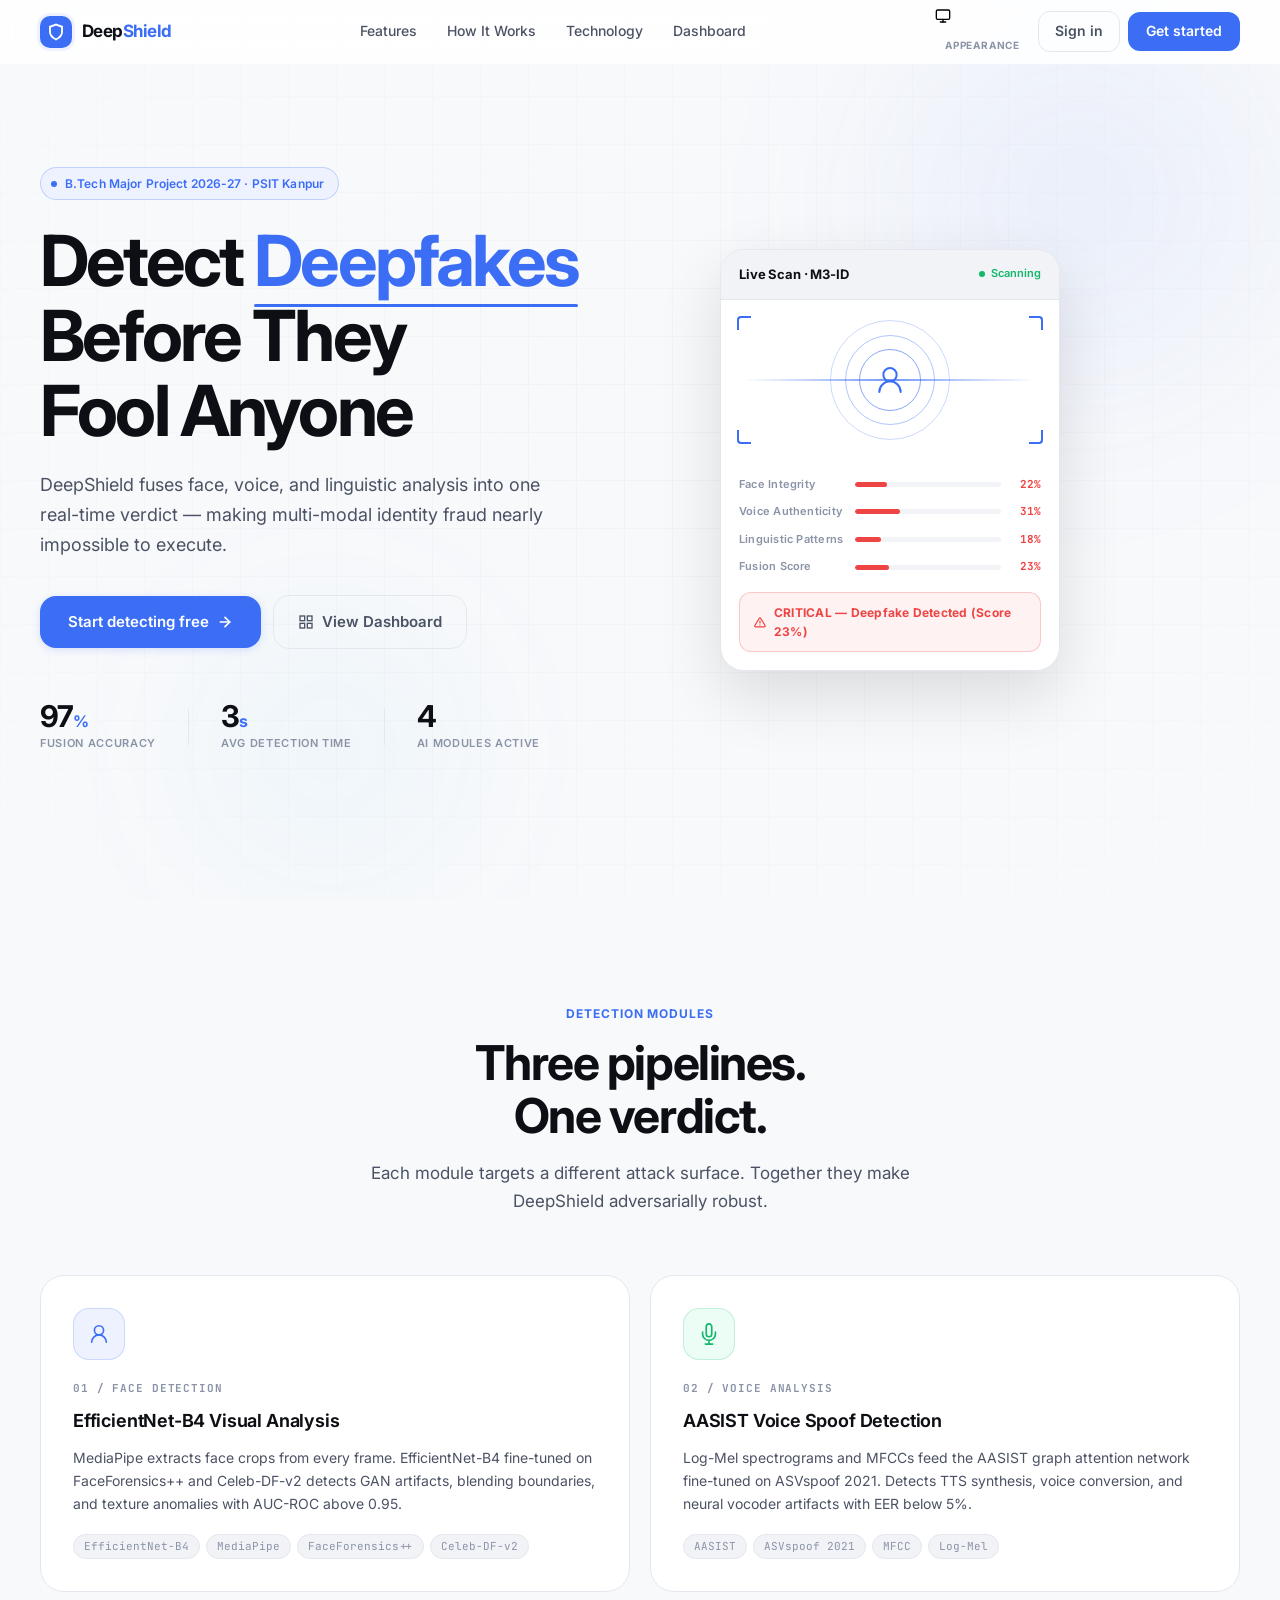
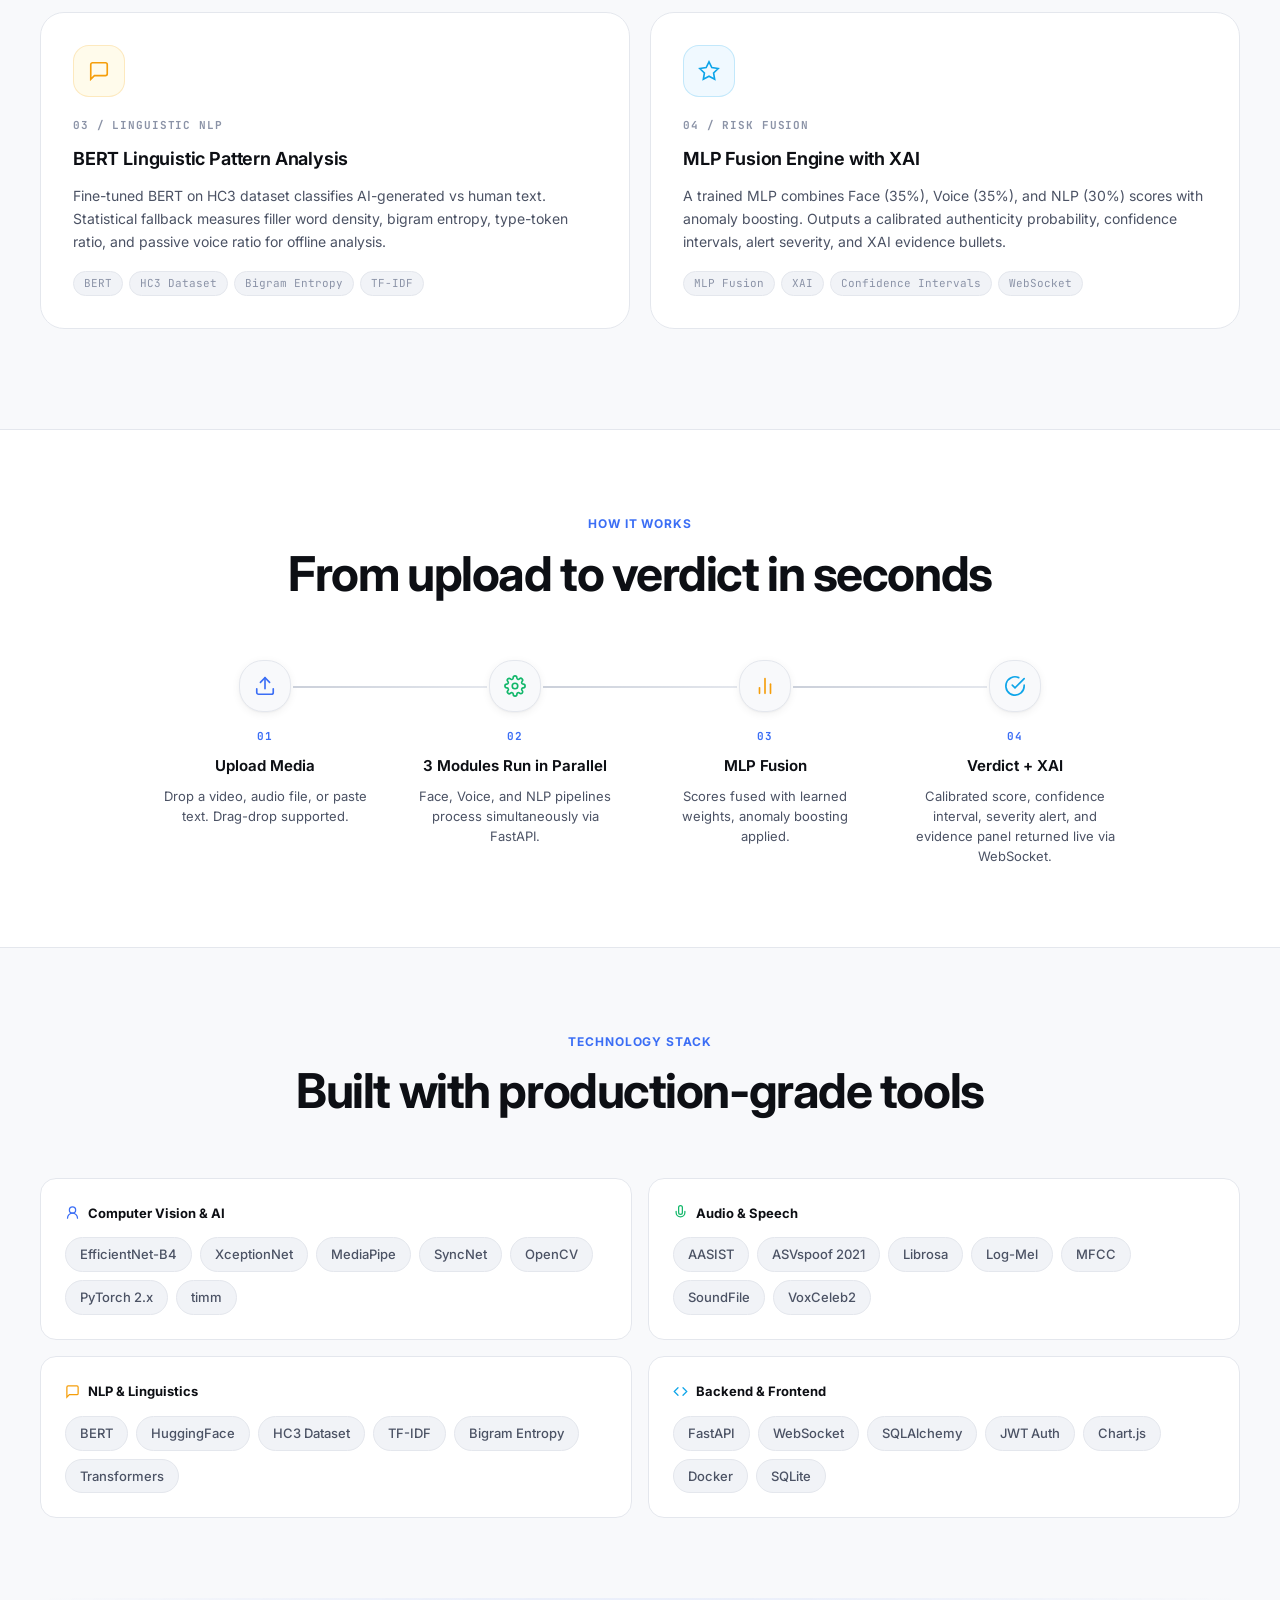
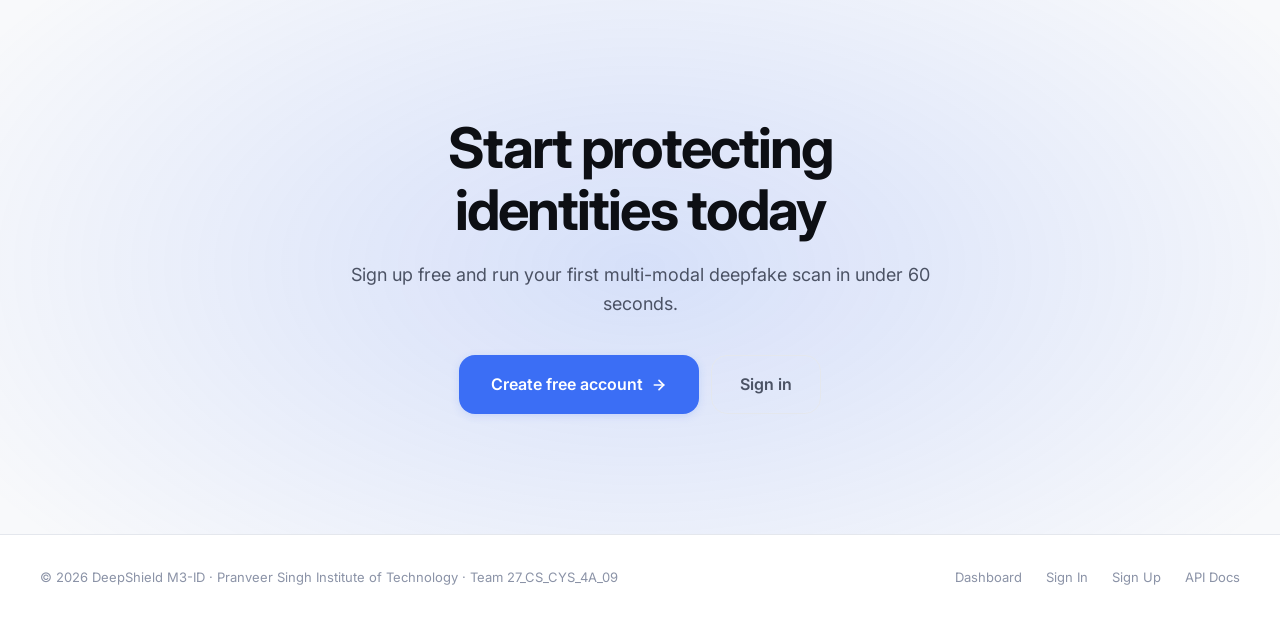
==== frontend/index.html @ 691d17f4 "feat(frontend): add premium landing page and auth pages - Multi-theme system: Light, Dark, Midnight," ====
<!DOCTYPE html>
<html lang="en">
<head>
  <meta charset="UTF-8"/>
  <meta name="viewport" content="width=device-width, initial-scale=1.0"/>
  <title>DeepShield M3-ID — Multi-Modal Identity Defender</title>
  <link rel="preconnect" href="https://fonts.googleapis.com"/>
  <link href="https://fonts.googleapis.com/css2?family=Inter:wght@300;400;500;600;700&family=JetBrains+Mono:wght@400;600&display=swap" rel="stylesheet"/>
  <link rel="stylesheet" href="assets/css/design-system.css"/>
  <link rel="stylesheet" href="assets/css/landing.css"/>
</head>
<body>

<!-- ── NAVBAR ─────────────────────────────────────────────────── -->
<nav class="landing-nav" id="landing-nav">
  <a href="#" class="nav-brand-wrap">
    <div class="nav-brand-mark">
      <svg width="18" height="18" viewBox="0 0 24 24" fill="none" stroke="currentColor" stroke-width="2.5" stroke-linecap="round"><path d="M12 22s8-4 8-10V5l-8-3-8 3v7c0 6 8 10 8 10z"/></svg>
    </div>
    <span class="nav-brand-text">Deep<span>Shield</span></span>
  </a>

  <div class="nav-links-wrap">
    <a href="#features" class="nav-link">Features</a>
    <a href="#pipeline" class="nav-link">How It Works</a>
    <a href="#tech"     class="nav-link">Technology</a>
    <a href="pages/dashboard.html" class="nav-link">Dashboard</a>
  </div>

  <div class="nav-actions">
    <!-- Theme switcher -->
    <div class="theme-switcher" style="position:relative">
      <button class="topbar-icon-btn" id="themeBtn" onclick="toggleThemeMenu('nav-theme-menu')" style="background:transparent;border-color:var(--border)">
        <span class="theme-btn-icon" style="display:flex">
          <svg width="15" height="15" viewBox="0 0 24 24" fill="none" stroke="currentColor" stroke-width="2" stroke-linecap="round"><circle cx="12" cy="12" r="10"/><path d="M12 2a10 10 0 010 20V2z" fill="currentColor" opacity=".15"/></svg>
        </span>
      </button>
      <div class="theme-menu" id="nav-theme-menu">
        <div style="padding:6px 10px 4px;font-size:10px;font-weight:700;letter-spacing:.08em;text-transform:uppercase;color:var(--text-tertiary)">Appearance</div>
        <div id="nav-theme-menu-items"></div>
      </div>
    </div>
    <a href="pages/login.html"  class="nav-login">Sign in</a>
    <a href="pages/signup.html" class="nav-cta">Get started</a>
  </div>
</nav>

<!-- ── HERO ───────────────────────────────────────────────────── -->
<section class="hero-section">
  <div class="hero-bg">
    <div class="hero-grid"></div>
    <div class="orb hero-orb-1"></div>
    <div class="orb hero-orb-2"></div>
  </div>

  <div class="hero-inner">
    <div class="hero-content">
      <div class="hero-eyebrow">
        <div class="eyebrow-dot"></div>
        B.Tech Major Project 2026-27 · PSIT Kanpur
      </div>

      <h1 class="hero-title">
        Detect <span class="accent-word">Deepfakes</span><br/>
        Before They<br/>Fool Anyone
      </h1>

      <p class="hero-sub">DeepShield fuses face, voice, and linguistic analysis into one real-time verdict — making multi-modal identity fraud nearly impossible to execute.</p>

      <div class="hero-actions">
        <a href="pages/signup.html" class="hero-btn-primary">
          Start detecting free
          <svg width="16" height="16" viewBox="0 0 24 24" fill="none" stroke="currentColor" stroke-width="2.5" stroke-linecap="round"><line x1="5" y1="12" x2="19" y2="12"/><polyline points="12 5 19 12 12 19"/></svg>
        </a>
        <a href="pages/dashboard.html" class="hero-btn-ghost">
          <svg width="16" height="16" viewBox="0 0 24 24" fill="none" stroke="currentColor" stroke-width="2" stroke-linecap="round"><rect x="3" y="3" width="7" height="7"/><rect x="14" y="3" width="7" height="7"/><rect x="14" y="14" width="7" height="7"/><rect x="3" y="14" width="7" height="7"/></svg>
          View Dashboard
        </a>
      </div>

      <div class="hero-stats">
        <div class="hero-stat">
          <div class="hero-stat-num">97<span class="hero-stat-unit">%</span></div>
          <div class="hero-stat-label">Fusion Accuracy</div>
        </div>
        <div class="hero-stat-divider"></div>
        <div class="hero-stat">
          <div class="hero-stat-num">3<span class="hero-stat-unit">s</span></div>
          <div class="hero-stat-label">Avg Detection Time</div>
        </div>
        <div class="hero-stat-divider"></div>
        <div class="hero-stat">
          <div class="hero-stat-num">4</div>
          <div class="hero-stat-label">AI Modules Active</div>
        </div>
      </div>
    </div>

    <!-- Detection card visual -->
    <div class="hero-visual">
      <div class="detect-card">
        <div class="detect-card-header">
          <span class="detect-card-title">Live Scan · M3-ID</span>
          <div class="live-indicator"><div class="live-dot"></div>Scanning</div>
        </div>

        <div class="detect-face-area">
          <div class="scan-ring scan-ring-1"></div>
          <div class="scan-ring scan-ring-2"></div>
          <div class="scan-ring scan-ring-3"></div>
          <div class="face-icon-center">
            <svg width="32" height="32" viewBox="0 0 24 24" fill="none" stroke="currentColor" stroke-width="1.5" stroke-linecap="round"><circle cx="12" cy="8" r="5"/><path d="M20 21a8 8 0 10-16 0"/></svg>
          </div>
          <div class="scan-beam"></div>
          <div class="scan-corner tl"></div>
          <div class="scan-corner tr"></div>
          <div class="scan-corner bl"></div>
          <div class="scan-corner br"></div>
        </div>

        <div class="detect-scores">
          <div class="detect-score-row">
            <span class="dsr-label">Face Integrity</span>
            <div class="dsr-track"><div class="dsr-fill" style="width:22%;background:var(--danger)"></div></div>
            <span class="dsr-val" style="color:var(--danger)">22%</span>
          </div>
          <div class="detect-score-row">
            <span class="dsr-label">Voice Authenticity</span>
            <div class="dsr-track"><div class="dsr-fill" style="width:31%;background:var(--danger)"></div></div>
            <span class="dsr-val" style="color:var(--danger)">31%</span>
          </div>
          <div class="detect-score-row">
            <span class="dsr-label">Linguistic Patterns</span>
            <div class="dsr-track"><div class="dsr-fill" style="width:18%;background:var(--danger)"></div></div>
            <span class="dsr-val" style="color:var(--danger)">18%</span>
          </div>
          <div class="detect-score-row">
            <span class="dsr-label">Fusion Score</span>
            <div class="dsr-track"><div class="dsr-fill" style="width:23%;background:var(--danger)"></div></div>
            <span class="dsr-val" style="color:var(--danger)">23%</span>
          </div>
        </div>

        <div class="detect-verdict danger">
          <svg width="13" height="13" viewBox="0 0 24 24" fill="none" stroke="currentColor" stroke-width="2.5" stroke-linecap="round"><path d="M10.29 3.86L1.82 18a2 2 0 001.71 3h16.94a2 2 0 001.71-3L13.71 3.86a2 2 0 00-3.42 0z"/><line x1="12" y1="9" x2="12" y2="13"/><line x1="12" y1="17" x2="12.01" y2="17"/></svg>
          CRITICAL — Deepfake Detected (Score 23%)
        </div>
      </div>
    </div>
  </div>
</section>

<!-- ── FEATURES ───────────────────────────────────────────────── -->
<section id="features" class="features-section">
  <div class="section-center">
    <span class="section-eyebrow">Detection Modules</span>
    <h2 class="section-heading">Three pipelines.<br/>One verdict.</h2>
    <p class="section-sub">Each module targets a different attack surface. Together they make DeepShield adversarially robust.</p>
  </div>

  <div class="features-grid">
    <div class="feature-card" style="--fc-color:var(--accent)">
      <div class="feature-icon-wrap" style="background:var(--accent-subtle);border-color:rgba(59,110,245,0.2);color:var(--accent)">
        <svg width="22" height="22" viewBox="0 0 24 24" fill="none" stroke="currentColor" stroke-width="1.8" stroke-linecap="round"><circle cx="12" cy="8" r="5"/><path d="M20 21a8 8 0 10-16 0"/></svg>
      </div>
      <div class="feature-num">01 / Face Detection</div>
      <h3 class="feature-title">EfficientNet-B4 Visual Analysis</h3>
      <p class="feature-desc">MediaPipe extracts face crops from every frame. EfficientNet-B4 fine-tuned on FaceForensics++ and Celeb-DF-v2 detects GAN artifacts, blending boundaries, and texture anomalies with AUC-ROC above 0.95.</p>
      <div class="feature-tags">
        <span class="feature-tag">EfficientNet-B4</span>
        <span class="feature-tag">MediaPipe</span>
        <span class="feature-tag">FaceForensics++</span>
        <span class="feature-tag">Celeb-DF-v2</span>
      </div>
    </div>

    <div class="feature-card" style="--fc-color:var(--success)">
      <div class="feature-icon-wrap" style="background:var(--success-subtle);border-color:rgba(18,183,106,0.2);color:var(--success)">
        <svg width="22" height="22" viewBox="0 0 24 24" fill="none" stroke="currentColor" stroke-width="1.8" stroke-linecap="round"><path d="M12 1a3 3 0 00-3 3v8a3 3 0 006 0V4a3 3 0 00-3-3z"/><path d="M19 10v2a7 7 0 01-14 0v-2M12 19v4M8 23h8"/></svg>
      </div>
      <div class="feature-num">02 / Voice Analysis</div>
      <h3 class="feature-title">AASIST Voice Spoof Detection</h3>
      <p class="feature-desc">Log-Mel spectrograms and MFCCs feed the AASIST graph attention network fine-tuned on ASVspoof 2021. Detects TTS synthesis, voice conversion, and neural vocoder artifacts with EER below 5%.</p>
      <div class="feature-tags">
        <span class="feature-tag">AASIST</span>
        <span class="feature-tag">ASVspoof 2021</span>
        <span class="feature-tag">MFCC</span>
        <span class="feature-tag">Log-Mel</span>
      </div>
    </div>

    <div class="feature-card" style="--fc-color:var(--warning)">
      <div class="feature-icon-wrap" style="background:var(--warning-subtle);border-color:rgba(245,158,11,0.2);color:var(--warning)">
        <svg width="22" height="22" viewBox="0 0 24 24" fill="none" stroke="currentColor" stroke-width="1.8" stroke-linecap="round"><path d="M21 15a2 2 0 01-2 2H7l-4 4V5a2 2 0 012-2h14a2 2 0 012 2z"/></svg>
      </div>
      <div class="feature-num">03 / Linguistic NLP</div>
      <h3 class="feature-title">BERT Linguistic Pattern Analysis</h3>
      <p class="feature-desc">Fine-tuned BERT on HC3 dataset classifies AI-generated vs human text. Statistical fallback measures filler word density, bigram entropy, type-token ratio, and passive voice ratio for offline analysis.</p>
      <div class="feature-tags">
        <span class="feature-tag">BERT</span>
        <span class="feature-tag">HC3 Dataset</span>
        <span class="feature-tag">Bigram Entropy</span>
        <span class="feature-tag">TF-IDF</span>
      </div>
    </div>

    <div class="feature-card" style="--fc-color:var(--info)">
      <div class="feature-icon-wrap" style="background:var(--info-subtle);border-color:rgba(14,165,233,0.2);color:var(--info)">
        <svg width="22" height="22" viewBox="0 0 24 24" fill="none" stroke="currentColor" stroke-width="1.8" stroke-linecap="round"><polygon points="12 2 15.09 8.26 22 9.27 17 14.14 18.18 21.02 12 17.77 5.82 21.02 7 14.14 2 9.27 8.91 8.26 12 2"/></svg>
      </div>
      <div class="feature-num">04 / Risk Fusion</div>
      <h3 class="feature-title">MLP Fusion Engine with XAI</h3>
      <p class="feature-desc">A trained MLP combines Face (35%), Voice (35%), and NLP (30%) scores with anomaly boosting. Outputs a calibrated authenticity probability, confidence intervals, alert severity, and XAI evidence bullets.</p>
      <div class="feature-tags">
        <span class="feature-tag">MLP Fusion</span>
        <span class="feature-tag">XAI</span>
        <span class="feature-tag">Confidence Intervals</span>
        <span class="feature-tag">WebSocket</span>
      </div>
    </div>
  </div>
</section>

<!-- ── PIPELINE ────────────────────────────────────────────────── -->
<section id="pipeline" class="pipeline-section">
  <div class="pipeline-inner">
    <div class="section-center">
      <span class="section-eyebrow">How It Works</span>
      <h2 class="section-heading">From upload to verdict in seconds</h2>
    </div>

    <div class="pipeline-steps">
      <div class="pipeline-step">
        <div class="pipeline-step-icon">
          <svg width="22" height="22" viewBox="0 0 24 24" fill="none" stroke="currentColor" stroke-width="1.8" stroke-linecap="round"><path d="M21 15v4a2 2 0 01-2 2H5a2 2 0 01-2-2v-4"/><polyline points="17 8 12 3 7 8"/><line x1="12" y1="3" x2="12" y2="15"/></svg>
        </div>
        <div class="pipeline-step-num">01</div>
        <div class="pipeline-step-title">Upload Media</div>
        <div class="pipeline-step-desc">Drop a video, audio file, or paste text. Drag-drop supported.</div>
      </div>

      <div class="pipeline-step">
        <div class="pipeline-step-icon" style="color:var(--success)">
          <svg width="22" height="22" viewBox="0 0 24 24" fill="none" stroke="currentColor" stroke-width="1.8" stroke-linecap="round"><circle cx="12" cy="12" r="3"/><path d="M19.4 15a1.65 1.65 0 00.33 1.82l.06.06a2 2 0 010 2.83 2 2 0 01-2.83 0l-.06-.06a1.65 1.65 0 00-1.82-.33 1.65 1.65 0 00-1 1.51V21a2 2 0 01-4 0v-.09A1.65 1.65 0 009 19.4a1.65 1.65 0 00-1.82.33l-.06.06a2 2 0 01-2.83-2.83l.06-.06A1.65 1.65 0 004.68 15a1.65 1.65 0 00-1.51-1H3a2 2 0 010-4h.09A1.65 1.65 0 004.6 9a1.65 1.65 0 00-.33-1.82l-.06-.06a2 2 0 012.83-2.83l.06.06A1.65 1.65 0 009 4.68a1.65 1.65 0 001-1.51V3a2 2 0 014 0v.09a1.65 1.65 0 001 1.51 1.65 1.65 0 001.82-.33l.06-.06a2 2 0 012.83 2.83l-.06.06A1.65 1.65 0 0019.4 9a1.65 1.65 0 001.51 1H21a2 2 0 010 4h-.09a1.65 1.65 0 00-1.51 1z"/></svg>
        </div>
        <div class="pipeline-step-num">02</div>
        <div class="pipeline-step-title">3 Modules Run in Parallel</div>
        <div class="pipeline-step-desc">Face, Voice, and NLP pipelines process simultaneously via FastAPI.</div>
      </div>

      <div class="pipeline-step">
        <div class="pipeline-step-icon" style="color:var(--warning)">
          <svg width="22" height="22" viewBox="0 0 24 24" fill="none" stroke="currentColor" stroke-width="1.8" stroke-linecap="round"><line x1="18" y1="20" x2="18" y2="10"/><line x1="12" y1="20" x2="12" y2="4"/><line x1="6" y1="20" x2="6" y2="14"/></svg>
        </div>
        <div class="pipeline-step-num">03</div>
        <div class="pipeline-step-title">MLP Fusion</div>
        <div class="pipeline-step-desc">Scores fused with learned weights, anomaly boosting applied.</div>
      </div>

      <div class="pipeline-step">
        <div class="pipeline-step-icon" style="color:var(--info)">
          <svg width="22" height="22" viewBox="0 0 24 24" fill="none" stroke="currentColor" stroke-width="1.8" stroke-linecap="round"><path d="M22 11.08V12a10 10 0 11-5.93-9.14"/><polyline points="22 4 12 14.01 9 11.01"/></svg>
        </div>
        <div class="pipeline-step-num">04</div>
        <div class="pipeline-step-title">Verdict + XAI</div>
        <div class="pipeline-step-desc">Calibrated score, confidence interval, severity alert, and evidence panel returned live via WebSocket.</div>
      </div>
    </div>
  </div>
</section>

<!-- ── TECH STACK ──────────────────────────────────────────────── -->
<section id="tech" class="tech-section">
  <div class="section-center">
    <span class="section-eyebrow">Technology Stack</span>
    <h2 class="section-heading">Built with production-grade tools</h2>
  </div>

  <div class="tech-grid">
    <div class="tech-group">
      <div class="tech-group-title">
        <svg width="15" height="15" viewBox="0 0 24 24" fill="none" stroke="var(--accent)" stroke-width="2" stroke-linecap="round"><circle cx="12" cy="8" r="5"/><path d="M20 21a8 8 0 10-16 0"/></svg>
        Computer Vision & AI
      </div>
      <div class="tech-pills">
        <span class="tech-pill">EfficientNet-B4</span>
        <span class="tech-pill">XceptionNet</span>
        <span class="tech-pill">MediaPipe</span>
        <span class="tech-pill">SyncNet</span>
        <span class="tech-pill">OpenCV</span>
        <span class="tech-pill">PyTorch 2.x</span>
        <span class="tech-pill">timm</span>
      </div>
    </div>
    <div class="tech-group">
      <div class="tech-group-title">
        <svg width="15" height="15" viewBox="0 0 24 24" fill="none" stroke="var(--success)" stroke-width="2" stroke-linecap="round"><path d="M12 1a3 3 0 00-3 3v8a3 3 0 006 0V4a3 3 0 00-3-3z"/><path d="M19 10v2a7 7 0 01-14 0v-2"/></svg>
        Audio & Speech
      </div>
      <div class="tech-pills">
        <span class="tech-pill">AASIST</span>
        <span class="tech-pill">ASVspoof 2021</span>
        <span class="tech-pill">Librosa</span>
        <span class="tech-pill">Log-Mel</span>
        <span class="tech-pill">MFCC</span>
        <span class="tech-pill">SoundFile</span>
        <span class="tech-pill">VoxCeleb2</span>
      </div>
    </div>
    <div class="tech-group">
      <div class="tech-group-title">
        <svg width="15" height="15" viewBox="0 0 24 24" fill="none" stroke="var(--warning)" stroke-width="2" stroke-linecap="round"><path d="M21 15a2 2 0 01-2 2H7l-4 4V5a2 2 0 012-2h14a2 2 0 012 2z"/></svg>
        NLP & Linguistics
      </div>
      <div class="tech-pills">
        <span class="tech-pill">BERT</span>
        <span class="tech-pill">HuggingFace</span>
        <span class="tech-pill">HC3 Dataset</span>
        <span class="tech-pill">TF-IDF</span>
        <span class="tech-pill">Bigram Entropy</span>
        <span class="tech-pill">Transformers</span>
      </div>
    </div>
    <div class="tech-group">
      <div class="tech-group-title">
        <svg width="15" height="15" viewBox="0 0 24 24" fill="none" stroke="var(--info)" stroke-width="2" stroke-linecap="round"><polyline points="16 18 22 12 16 6"/><polyline points="8 6 2 12 8 18"/></svg>
        Backend & Frontend
      </div>
      <div class="tech-pills">
        <span class="tech-pill">FastAPI</span>
        <span class="tech-pill">WebSocket</span>
        <span class="tech-pill">SQLAlchemy</span>
        <span class="tech-pill">JWT Auth</span>
        <span class="tech-pill">Chart.js</span>
        <span class="tech-pill">Docker</span>
        <span class="tech-pill">SQLite</span>
      </div>
    </div>
  </div>
</section>

<!-- ── CTA ────────────────────────────────────────────────────── -->
<section class="cta-section">
  <div class="cta-bg"></div>
  <div class="cta-inner">
    <h2 class="cta-title">Start protecting identities today</h2>
    <p class="cta-sub">Sign up free and run your first multi-modal deepfake scan in under 60 seconds.</p>
    <div style="display:flex;gap:12px;justify-content:center;flex-wrap:wrap">
      <a href="pages/signup.html" class="hero-btn-primary" style="font-size:16px;padding:16px 32px">
        Create free account
        <svg width="16" height="16" viewBox="0 0 24 24" fill="none" stroke="currentColor" stroke-width="2.5" stroke-linecap="round"><line x1="5" y1="12" x2="19" y2="12"/><polyline points="12 5 19 12 12 19"/></svg>
      </a>
      <a href="pages/login.html" class="hero-btn-ghost" style="font-size:16px;padding:16px 28px">Sign in</a>
    </div>
  </div>
</section>

<!-- ── FOOTER ─────────────────────────────────────────────────── -->
<footer class="landing-footer">
  <div class="footer-copy">
    &copy; 2026 DeepShield M3-ID · Pranveer Singh Institute of Technology · Team 27_CS_CYS_4A_09
  </div>
  <div class="footer-links">
    <a href="pages/dashboard.html" class="footer-link">Dashboard</a>
    <a href="pages/login.html"     class="footer-link">Sign In</a>
    <a href="pages/signup.html"    class="footer-link">Sign Up</a>
    <a href="#"                    class="footer-link">API Docs</a>
  </div>
</footer>

<script src="assets/js/theme.js"></script>
<script src="assets/js/utils.js"></script>
<script>
// Navbar scroll effect
window.addEventListener("scroll", () => {
  document.getElementById("landing-nav").classList.toggle("scrolled", window.scrollY > 20);
});
// Smooth scroll for nav links
document.querySelectorAll('a[href^="#"]').forEach(a => {
  a.addEventListener("click", e => {
    const target = document.querySelector(a.getAttribute("href"));
    if (target) { e.preventDefault(); target.scrollIntoView({ behavior:"smooth" }); }
  });
});
// Reveal animations
observeReveal(".feature-card", "page-enter");
observeReveal(".pipeline-step", "page-enter");
observeReveal(".tech-group", "page-enter");
</script>

</body>
</html>
---- frontend/assets/css/design-system.css ----
/* ============================================================
   DEEPSHIELD M3-ID — PREMIUM DESIGN SYSTEM
   Multi-Theme: Light | Dark | System | Midnight | Soft
   Apple / iOS / Linear / Vercel inspired
   ============================================================ */

/* ── Google Fonts (loaded via link tag) ─────────────────────── */
/* Inter + DM Serif Display + JetBrains Mono */

/* ── Theme Tokens ───────────────────────────────────────────── */

:root, [data-theme="light"] {
  --bg-base:         #F8F9FB;
  --bg-surface:      #FFFFFF;
  --bg-elevated:     #FFFFFF;
  --bg-overlay:      rgba(255,255,255,0.85);
  --bg-subtle:       #F1F3F7;
  --bg-input:        #FFFFFF;

  --border:          #E4E7ED;
  --border-strong:   #CBD0DA;
  --border-focus:    #3B6EF5;

  --text-primary:    #0D0F14;
  --text-secondary:  #4B5264;
  --text-tertiary:   #8B93A7;
  --text-inverse:    #FFFFFF;

  --accent:          #3B6EF5;
  --accent-hover:    #2D5FE8;
  --accent-subtle:   #EEF2FF;
  --accent-glow:     rgba(59,110,245,0.18);

  --success:         #12B76A;
  --success-subtle:  #ECFDF5;
  --warning:         #F59E0B;
  --warning-subtle:  #FFFBEB;
  --danger:          #EF4444;
  --danger-subtle:   #FEF2F2;
  --info:            #0EA5E9;
  --info-subtle:     #F0F9FF;

  --shadow-xs:  0 1px 2px rgba(0,0,0,0.04);
  --shadow-sm:  0 2px 8px rgba(0,0,0,0.06), 0 1px 2px rgba(0,0,0,0.04);
  --shadow-md:  0 4px 16px rgba(0,0,0,0.08), 0 2px 4px rgba(0,0,0,0.04);
  --shadow-lg:  0 12px 40px rgba(0,0,0,0.10), 0 4px 8px rgba(0,0,0,0.05);
  --shadow-xl:  0 24px 64px rgba(0,0,0,0.12);
  --shadow-glow: 0 0 0 3px var(--accent-glow);

  --radius-xs:  4px;
  --radius-sm:  8px;
  --radius-md:  12px;
  --radius-lg:  16px;
  --radius-xl:  24px;
  --radius-full: 9999px;

  --blur-sm: blur(8px);
  --blur-md: blur(16px);
  --blur-lg: blur(32px);

  --font-sans:  'Inter', -apple-system, BlinkMacSystemFont, sans-serif;
  --font-serif: 'DM Serif Display', Georgia, serif;
  --font-mono:  'JetBrains Mono', 'SF Mono', monospace;

  --ease-out:   cubic-bezier(0.16, 1, 0.3, 1);
  --ease-in:    cubic-bezier(0.4, 0, 1, 1);
  --ease-inout: cubic-bezier(0.4, 0, 0.2, 1);
  --spring:     cubic-bezier(0.34, 1.56, 0.64, 1);

  --sidebar-w: 264px;
  --topbar-h:  64px;
}

[data-theme="dark"] {
  --bg-base:         #0A0C10;
  --bg-surface:      #111318;
  --bg-elevated:     #181C24;
  --bg-overlay:      rgba(17,19,24,0.90);
  --bg-subtle:       #1C2130;
  --bg-input:        #13171F;

  --border:          #222733;
  --border-strong:   #2E3547;
  --border-focus:    #5B8AF8;

  --text-primary:    #EFF1F7;
  --text-secondary:  #8A93AA;
  --text-tertiary:   #4F566B;
  --text-inverse:    #0D0F14;

  --accent:          #5B8AF8;
  --accent-hover:    #7AA3FF;
  --accent-subtle:   #1A2340;
  --accent-glow:     rgba(91,138,248,0.20);

  --success:         #22C55E;
  --success-subtle:  #0D2B1A;
  --warning:         #FBB630;
  --warning-subtle:  #2A1F05;
  --danger:          #F87171;
  --danger-subtle:   #2B1515;
  --info:            #38BDF8;
  --info-subtle:     #0A1E2E;

  --shadow-xs:  0 1px 2px rgba(0,0,0,0.3);
  --shadow-sm:  0 2px 8px rgba(0,0,0,0.4);
  --shadow-md:  0 4px 16px rgba(0,0,0,0.5);
  --shadow-lg:  0 12px 40px rgba(0,0,0,0.6);
  --shadow-xl:  0 24px 64px rgba(0,0,0,0.7);
}

[data-theme="midnight"] {
  --bg-base:         #050811;
  --bg-surface:      #090D18;
  --bg-elevated:     #0F1525;
  --bg-overlay:      rgba(9,13,24,0.92);
  --bg-subtle:       #131B2E;
  --bg-input:        #0C1020;

  --border:          #1A2240;
  --border-strong:   #243060;
  --border-focus:    #818CF8;

  --text-primary:    #E8EAFF;
  --text-secondary:  #7B83B5;
  --text-tertiary:   #404878;
  --text-inverse:    #050811;

  --accent:          #818CF8;
  --accent-hover:    #A5B4FC;
  --accent-subtle:   #151A3A;
  --accent-glow:     rgba(129,140,248,0.22);

  --success:         #34D399;
  --success-subtle:  #062A1E;
  --warning:         #FBBF24;
  --warning-subtle:  #1F1600;
  --danger:          #FB7185;
  --danger-subtle:   #200A10;
  --info:            #67E8F9;
  --info-subtle:     #061B22;

  --shadow-xs:  0 1px 2px rgba(0,0,0,0.5);
  --shadow-sm:  0 2px 8px rgba(0,0,0,0.6);
  --shadow-md:  0 4px 24px rgba(0,0,0,0.7);
  --shadow-lg:  0 12px 48px rgba(0,0,0,0.8);
  --shadow-xl:  0 24px 80px rgba(0,0,0,0.9);
}

[data-theme="soft"] {
  --bg-base:         #F5F0EB;
  --bg-surface:      #FAF7F4;
  --bg-elevated:     #FFFFFF;
  --bg-overlay:      rgba(250,247,244,0.92);
  --bg-subtle:       #EDE8E2;
  --bg-input:        #FFFFFF;

  --border:          #DDD6CC;
  --border-strong:   #C8BFB3;
  --border-focus:    #7C5CDB;

  --text-primary:    #1A1410;
  --text-secondary:  #5C5048;
  --text-tertiary:   #9C9088;
  --text-inverse:    #FFFFFF;

  --accent:          #7C5CDB;
  --accent-hover:    #6B4DC8;
  --accent-subtle:   #F0EDFB;
  --accent-glow:     rgba(124,92,219,0.16);

  --success:         #16A34A;
  --success-subtle:  #F0FDF4;
  --warning:         #D97706;
  --warning-subtle:  #FFFBEB;
  --danger:          #DC2626;
  --danger-subtle:   #FFF0F0;
  --info:            #0284C7;
  --info-subtle:     #F0F9FF;

  --shadow-xs:  0 1px 2px rgba(0,0,0,0.04);
  --shadow-sm:  0 2px 8px rgba(0,0,0,0.06);
  --shadow-md:  0 4px 16px rgba(0,0,0,0.08);
  --shadow-lg:  0 12px 40px rgba(0,0,0,0.10);
  --shadow-xl:  0 24px 64px rgba(0,0,0,0.12);
}

/* ── Reset & Base ───────────────────────────────────────────── */
*, *::before, *::after { box-sizing: border-box; margin: 0; padding: 0; }

html {
  font-size: 16px;
  -webkit-text-size-adjust: 100%;
  scroll-behavior: smooth;
  height: 100%;
}

body {
  font-family: var(--font-sans);
  background: var(--bg-base);
  color: var(--text-primary);
  line-height: 1.6;
  min-height: 100vh;
  overflow-x: hidden;
  transition: background 0.3s var(--ease-inout), color 0.3s var(--ease-inout);
  -webkit-font-smoothing: antialiased;
  -moz-osx-font-smoothing: grayscale;
}

a { text-decoration: none; color: inherit; }
img, svg { display: block; }
ul, ol { list-style: none; }
button { font-family: inherit; cursor: pointer; border: none; background: none; }
input, select, textarea { font-family: inherit; }
::-webkit-scrollbar { width: 6px; height: 6px; }
::-webkit-scrollbar-track { background: transparent; }
::-webkit-scrollbar-thumb { background: var(--border-strong); border-radius: 99px; }
::-webkit-scrollbar-thumb:hover { background: var(--text-tertiary); }

/* ── Typography ─────────────────────────────────────────────── */
.display-xl { font-size: clamp(48px,6vw,80px); font-weight: 700; line-height: 1.05; letter-spacing: -0.04em; font-family: var(--font-sans); }
.display-lg { font-size: clamp(36px,5vw,60px); font-weight: 700; line-height: 1.08; letter-spacing: -0.03em; }
.display-md { font-size: clamp(28px,4vw,44px); font-weight: 700; line-height: 1.12; letter-spacing: -0.025em; }
.heading-xl  { font-size: 28px; font-weight: 650; line-height: 1.2; letter-spacing: -0.02em; }
.heading-lg  { font-size: 22px; font-weight: 650; line-height: 1.25; letter-spacing: -0.015em; }
.heading-md  { font-size: 18px; font-weight: 600; line-height: 1.3; letter-spacing: -0.01em; }
.heading-sm  { font-size: 15px; font-weight: 600; line-height: 1.4; }
.body-lg     { font-size: 17px; line-height: 1.65; }
.body-md     { font-size: 15px; line-height: 1.6; }
.body-sm     { font-size: 13px; line-height: 1.55; }
.label-lg    { font-size: 13px; font-weight: 600; letter-spacing: 0.02em; }
.label-md    { font-size: 12px; font-weight: 600; letter-spacing: 0.04em; text-transform: uppercase; }
.label-sm    { font-size: 11px; font-weight: 600; letter-spacing: 0.06em; text-transform: uppercase; }
.mono        { font-family: var(--font-mono); font-size: 13px; }

.text-primary   { color: var(--text-primary); }
.text-secondary { color: var(--text-secondary); }
.text-tertiary  { color: var(--text-tertiary); }
.text-accent    { color: var(--accent); }
.text-success   { color: var(--success); }
.text-warning   { color: var(--warning); }
.text-danger    { color: var(--danger); }

/* ── Buttons ─────────────────────────────────────────────────── */
.btn {
  display: inline-flex; align-items: center; justify-content: center;
  gap: 8px; padding: 10px 18px; border-radius: var(--radius-md);
  font-size: 14px; font-weight: 600; font-family: var(--font-sans);
  transition: all 0.18s var(--ease-out); white-space: nowrap;
  outline: none; position: relative; overflow: hidden;
}
.btn:active { transform: scale(0.97); }
.btn::after { content:''; position:absolute; inset:0; background:rgba(255,255,255,0); transition: background 0.15s; border-radius: inherit; }
.btn:hover::after { background:rgba(255,255,255,0.06); }

.btn-primary {
  background: var(--accent); color: white;
  box-shadow: 0 1px 2px rgba(0,0,0,0.1), 0 0 0 0 var(--accent-glow);
}
.btn-primary:hover { background: var(--accent-hover); box-shadow: 0 2px 8px var(--accent-glow); transform: translateY(-1px); }

.btn-secondary {
  background: var(--bg-subtle); color: var(--text-primary);
  border: 1px solid var(--border);
}
.btn-secondary:hover { border-color: var(--border-strong); background: var(--bg-surface); }

.btn-ghost {
  background: transparent; color: var(--text-secondary);
}
.btn-ghost:hover { background: var(--bg-subtle); color: var(--text-primary); }

.btn-danger { background: var(--danger); color: white; }
.btn-danger:hover { filter: brightness(1.1); transform: translateY(-1px); }

.btn-lg  { padding: 14px 28px; font-size: 16px; border-radius: var(--radius-lg); gap: 10px; }
.btn-sm  { padding: 7px 14px; font-size: 13px; border-radius: var(--radius-sm); gap: 6px; }
.btn-xs  { padding: 5px 10px; font-size: 12px; border-radius: var(--radius-xs); gap: 4px; }
.btn-icon{ width:36px; height:36px; padding:0; border-radius: var(--radius-sm); }
.btn-icon-lg { width:44px; height:44px; padding:0; border-radius: var(--radius-md); }
.btn:disabled { opacity:0.45; pointer-events:none; }

/* ── Inputs ──────────────────────────────────────────────────── */
.input-wrap { position: relative; }
.input {
  width: 100%;
  padding: 11px 14px;
  background: var(--bg-input);
  border: 1px solid var(--border);
  border-radius: var(--radius-md);
  color: var(--text-primary);
  font-size: 14px;
  font-family: var(--font-sans);
  transition: border-color 0.15s, box-shadow 0.15s, background 0.15s;
  outline: none;
  -webkit-appearance: none;
}
.input:focus {
  border-color: var(--border-focus);
  box-shadow: var(--shadow-glow);
  background: var(--bg-surface);
}
.input::placeholder { color: var(--text-tertiary); }
.input.has-icon-left  { padding-left: 42px; }
.input.has-icon-right { padding-right: 42px; }
.input-icon {
  position: absolute; top:50%; transform:translateY(-50%);
  color: var(--text-tertiary); pointer-events: none; display:flex;
}
.input-icon.left  { left: 13px; }
.input-icon.right { right: 13px; }
.input:focus ~ .input-icon { color: var(--accent); }
.input-wrap:focus-within .input-icon { color: var(--accent); }
.form-label { font-size: 13px; font-weight: 600; color: var(--text-secondary); margin-bottom: 6px; display: block; letter-spacing: 0.01em; }
.form-error { font-size: 12px; color: var(--danger); margin-top: 5px; display: flex; align-items: center; gap: 4px; }
.form-group { display: flex; flex-direction: column; }

/* ── Cards ───────────────────────────────────────────────────── */
.card {
  background: var(--bg-surface);
  border: 1px solid var(--border);
  border-radius: var(--radius-lg);
  box-shadow: var(--shadow-sm);
  transition: border-color 0.2s, box-shadow 0.2s, transform 0.2s var(--ease-out);
}
.card-hover:hover {
  border-color: var(--border-strong);
  box-shadow: var(--shadow-md);
  transform: translateY(-2px);
}
.card-elevated {
  background: var(--bg-elevated);
  box-shadow: var(--shadow-md);
}
.card-body { padding: 24px; }
.card-header { padding: 20px 24px; border-bottom: 1px solid var(--border); }
.card-footer { padding: 16px 24px; border-top: 1px solid var(--border); background: var(--bg-subtle); border-radius: 0 0 var(--radius-lg) var(--radius-lg); }

/* ── Badges ──────────────────────────────────────────────────── */
.badge {
  display: inline-flex; align-items: center; gap: 5px;
  padding: 3px 10px; border-radius: var(--radius-full);
  font-size: 12px; font-weight: 600; letter-spacing: 0.01em;
}
.badge-accent   { background: var(--accent-subtle); color: var(--accent); }
.badge-success  { background: var(--success-subtle); color: var(--success); }
.badge-warning  { background: var(--warning-subtle); color: var(--warning); }
.badge-danger   { background: var(--danger-subtle); color: var(--danger); }
.badge-info     { background: var(--info-subtle); color: var(--info); }
.badge-neutral  { background: var(--bg-subtle); color: var(--text-secondary); }

/* ── Score Meter ─────────────────────────────────────────────── */
.score-bar-track { height: 6px; background: var(--bg-subtle); border-radius: 99px; overflow: hidden; }
.score-bar-fill { height: 100%; border-radius: 99px; transition: width 0.9s var(--ease-out); }

/* ── Divider ─────────────────────────────────────────────────── */
.divider { height: 1px; background: var(--border); }
.divider-v { width: 1px; background: var(--border); align-self: stretch; }

/* ── Spinner ─────────────────────────────────────────────────── */
.spinner {
  width: 18px; height: 18px;
  border: 2px solid var(--border);
  border-top-color: var(--accent);
  border-radius: 50%;
  animation: spin 0.7s linear infinite;
}
@keyframes spin { to { transform: rotate(360deg); } }

/* ── Toast ───────────────────────────────────────────────────── */
.toast-container {
  position: fixed; bottom: 24px; right: 24px; z-index: 9999;
  display: flex; flex-direction: column; gap: 10px; pointer-events: none;
}
.toast {
  pointer-events: all;
  display: flex; align-items: flex-start; gap: 12px;
  padding: 14px 18px;
  background: var(--bg-elevated);
  border: 1px solid var(--border);
  border-radius: var(--radius-lg);
  box-shadow: var(--shadow-xl);
  max-width: 360px;
  font-size: 14px;
  animation: toastIn 0.35s var(--spring) forwards;
  backdrop-filter: var(--blur-md);
}
.toast.leaving { animation: toastOut 0.25s var(--ease-in) forwards; }
.toast-icon { flex-shrink: 0; margin-top: 1px; }
.toast-content {}
.toast-title { font-weight: 600; margin-bottom: 2px; }
.toast-msg { color: var(--text-secondary); font-size: 13px; }
.toast-close { margin-left: auto; padding: 0 0 0 8px; color: var(--text-tertiary); }
.toast-close:hover { color: var(--text-primary); }
.toast.success { border-left: 3px solid var(--success); }
.toast.error   { border-left: 3px solid var(--danger); }
.toast.warning { border-left: 3px solid var(--warning); }
.toast.info    { border-left: 3px solid var(--info); }
@keyframes toastIn { from { opacity:0; transform: translateY(12px) scale(0.96); } to { opacity:1; transform: none; } }
@keyframes toastOut { to { opacity:0; transform: translateX(100%) scale(0.95); } }

/* ── Tooltip ─────────────────────────────────────────────────── */
[data-tip] { position: relative; }
[data-tip]::after {
  content: attr(data-tip);
  position: absolute; bottom: calc(100% + 8px); left: 50%; transform: translateX(-50%);
  background: var(--bg-elevated); color: var(--text-primary);
  font-size: 12px; white-space: nowrap; padding: 5px 10px;
  border-radius: var(--radius-sm); border: 1px solid var(--border);
  box-shadow: var(--shadow-md); pointer-events: none;
  opacity: 0; transition: opacity 0.15s; z-index: 100;
}
[data-tip]:hover::after { opacity: 1; }

/* ── Animated gradient orb ───────────────────────────────────── */
.orb {
  position: absolute; border-radius: 50%; filter: blur(80px);
  pointer-events: none; opacity: 0.5;
  animation: orbFloat 8s ease-in-out infinite alternate;
}
@keyframes orbFloat { 0% { transform: translate(0,0) scale(1); } 100% { transform: translate(30px,20px) scale(1.1); } }

/* ── Glass panel ─────────────────────────────────────────────── */
.glass {
  background: var(--bg-overlay);
  backdrop-filter: var(--blur-md);
  -webkit-backdrop-filter: var(--blur-md);
  border: 1px solid var(--border);
}

/* ── Skeleton loading ────────────────────────────────────────── */
.skeleton {
  background: linear-gradient(90deg, var(--bg-subtle) 25%, var(--border) 50%, var(--bg-subtle) 75%);
  background-size: 200% 100%;
  animation: shimmer 1.4s infinite;
  border-radius: var(--radius-sm);
}
@keyframes shimmer { to { background-position: -200% 0; } }

/* ── Page transitions ────────────────────────────────────────── */
.page-enter { animation: pageIn 0.3s var(--ease-out) forwards; }
@keyframes pageIn { from { opacity:0; transform: translateY(10px); } to { opacity:1; transform:none; } }

/* ── Utilities ───────────────────────────────────────────────── */
.flex      { display: flex; }
.flex-col  { display: flex; flex-direction: column; }
.items-center { align-items: center; }
.justify-between { justify-content: space-between; }
.justify-center  { justify-content: center; }
.gap-1 { gap: 4px; } .gap-2 { gap: 8px; } .gap-3 { gap: 12px; } .gap-4 { gap: 16px; } .gap-6 { gap: 24px; } .gap-8 { gap: 32px; }
.p-4 { padding: 16px; } .p-6 { padding: 24px; } .p-8 { padding: 32px; }
.px-4 { padding-left:16px; padding-right:16px; }
.py-2 { padding-top:8px; padding-bottom:8px; }
.w-full { width: 100%; }
.min-h-screen { min-height: 100vh; }
.rounded-full { border-radius: 9999px; }
.overflow-hidden { overflow: hidden; }
.relative { position: relative; }
.absolute { position: absolute; }
.fixed { position: fixed; }
.inset-0 { inset: 0; }
.z-10 { z-index: 10; } .z-50 { z-index: 50; } .z-100 { z-index: 100; }
.pointer-none { pointer-events: none; }
.truncate { overflow:hidden; text-overflow:ellipsis; white-space:nowrap; }
.opacity-0 { opacity: 0; } .opacity-50 { opacity: 0.5; }
.sr-only { position:absolute;width:1px;height:1px;padding:0;margin:-1px;overflow:hidden;clip:rect(0,0,0,0);white-space:nowrap;border:0; }

/* ── Responsive ──────────────────────────────────────────────── */
@media (max-width: 768px) {
  :root { --sidebar-w: 0px; }
  .hide-mobile { display: none !important; }
}
@media (prefers-color-scheme: dark) {
  [data-theme="system"] {
    --bg-base: #0A0C10; --bg-surface: #111318; --bg-elevated: #181C24;
    --bg-overlay: rgba(17,19,24,0.90); --bg-subtle: #1C2130; --bg-input: #13171F;
    --border: #222733; --border-strong: #2E3547; --border-focus: #5B8AF8;
    --text-primary: #EFF1F7; --text-secondary: #8A93AA; --text-tertiary: #4F566B; --text-inverse: #0D0F14;
    --accent: #5B8AF8; --accent-hover: #7AA3FF; --accent-subtle: #1A2340; --accent-glow: rgba(91,138,248,0.20);
    --success: #22C55E; --success-subtle: #0D2B1A;
    --warning: #FBB630; --warning-subtle: #2A1F05;
    --danger: #F87171; --danger-subtle: #2B1515;
    --info: #38BDF8; --info-subtle: #0A1E2E;
    --shadow-sm: 0 2px 8px rgba(0,0,0,0.4); --shadow-md: 0 4px 16px rgba(0,0,0,0.5);
    --shadow-lg: 0 12px 40px rgba(0,0,0,0.6); --shadow-xl: 0 24px 64px rgba(0,0,0,0.7);
  }
}
---- frontend/assets/css/landing.css ----
/* ============================================================
   DEEPSHIELD M3-ID — LANDING PAGE
   Premium Apple/Linear-inspired landing
   ============================================================ */

/* ── Navbar ──────────────────────────────────────────────────── */
.landing-nav {
  position: fixed; top: 0; left: 0; right: 0; z-index: 500;
  height: 64px;
  display: flex; align-items: center; padding: 0 40px;
  background: var(--bg-overlay);
  backdrop-filter: var(--blur-md);
  -webkit-backdrop-filter: var(--blur-md);
  border-bottom: 1px solid transparent;
  transition: border-color 0.3s, background 0.3s;
}
.landing-nav.scrolled { border-bottom-color: var(--border); }
.nav-brand-wrap { display: flex; align-items: center; gap: 10px; text-decoration: none; }
.nav-brand-mark {
  width: 32px; height: 32px; border-radius: 10px;
  background: var(--accent); display: flex; align-items: center; justify-content: center;
  box-shadow: 0 0 0 3px var(--accent-subtle);
  color: white;
  transition: transform 0.2s var(--spring);
}
.nav-brand-mark:hover { transform: scale(1.08); }
.nav-brand-text { font-size: 17px; font-weight: 700; letter-spacing: -0.03em; color: var(--text-primary); }
.nav-brand-text span { color: var(--accent); }
.nav-links-wrap { display: flex; align-items: center; gap: 2px; margin: 0 auto; }
.nav-link {
  padding: 7px 14px; border-radius: var(--radius-sm);
  font-size: 14px; font-weight: 500; color: var(--text-secondary);
  text-decoration: none; transition: all 0.15s;
}
.nav-link:hover { color: var(--text-primary); background: var(--bg-subtle); }
.nav-actions { display: flex; align-items: center; gap: 8px; }
.nav-login { padding: 8px 16px; border-radius: var(--radius-md); border: 1px solid var(--border); font-size: 14px; font-weight: 600; color: var(--text-secondary); text-decoration: none; transition: all 0.15s; }
.nav-login:hover { border-color: var(--border-strong); color: var(--text-primary); }
.nav-cta { padding: 8px 18px; border-radius: var(--radius-md); background: var(--accent); color: white; font-size: 14px; font-weight: 600; text-decoration: none; transition: all 0.2s var(--ease-out); }
.nav-cta:hover { background: var(--accent-hover); transform: translateY(-1px); box-shadow: 0 4px 12px var(--accent-glow); }
.nav-hamburger { display: none; width: 36px; height: 36px; border-radius: var(--radius-sm); border: 1px solid var(--border); align-items: center; justify-content: center; color: var(--text-secondary); cursor: pointer; }

/* ── Hero ────────────────────────────────────────────────────── */
.hero-section {
  min-height: 100vh;
  display: flex; align-items: center;
  padding: 100px 40px 80px;
  position: relative; overflow: hidden;
}
.hero-bg {
  position: absolute; inset: 0; pointer-events: none; z-index: 0;
}
.hero-grid {
  position: absolute; inset: 0;
  background-image: linear-gradient(var(--border) 1px, transparent 1px),
                    linear-gradient(90deg, var(--border) 1px, transparent 1px);
  background-size: 48px 48px;
  mask-image: radial-gradient(ellipse 80% 80% at 50% 50%, black, transparent);
  opacity: 0.4;
}
.hero-orb-1 {
  width: 600px; height: 600px;
  background: radial-gradient(circle, var(--accent-glow), transparent 70%);
  top: -100px; right: -100px;
  animation: orbFloat 10s ease-in-out infinite alternate;
}
.hero-orb-2 {
  width: 400px; height: 400px;
  background: radial-gradient(circle, rgba(14,165,233,0.12), transparent 70%);
  bottom: -50px; left: 10%;
  animation: orbFloat 12s ease-in-out infinite alternate-reverse;
}
.hero-inner {
  position: relative; z-index: 1;
  display: flex; align-items: center; gap: 80px;
  max-width: 1280px; margin: 0 auto; width: 100%;
}
.hero-content { flex: 1; max-width: 600px; }

.hero-eyebrow {
  display: inline-flex; align-items: center; gap: 8px;
  padding: 6px 14px 6px 10px;
  background: var(--accent-subtle);
  border: 1px solid rgba(59,110,245,0.25);
  border-radius: 99px;
  font-size: 12px; font-weight: 600; color: var(--accent);
  letter-spacing: 0.01em; margin-bottom: 24px;
}
.eyebrow-dot { width: 6px; height: 6px; border-radius: 50%; background: var(--accent); animation: pulse 1.8s ease infinite; }
@keyframes pulse { 0%,100%{opacity:1;transform:scale(1)} 50%{opacity:0.4;transform:scale(0.7)} }

.hero-title {
  font-size: clamp(44px,5.5vw,72px);
  font-weight: 700; line-height: 1.06;
  letter-spacing: -0.04em;
  color: var(--text-primary);
  margin-bottom: 22px;
}
.hero-title .accent-word {
  color: var(--accent);
  position: relative;
}
.hero-title .accent-word::after {
  content: ''; position: absolute; bottom: -4px; left: 0; right: 0;
  height: 3px; background: var(--accent); border-radius: 99px;
  transform: scaleX(0); transform-origin: left;
  animation: underlineIn 0.6s 0.8s var(--ease-out) forwards;
}
@keyframes underlineIn { to { transform: scaleX(1); } }

.hero-sub {
  font-size: 18px; line-height: 1.65;
  color: var(--text-secondary); margin-bottom: 36px; max-width: 520px;
}
.hero-actions { display: flex; align-items: center; gap: 12px; flex-wrap: wrap; margin-bottom: 52px; }
.hero-btn-primary {
  display: inline-flex; align-items: center; gap: 8px;
  padding: 14px 28px; border-radius: var(--radius-lg);
  background: var(--accent); color: white;
  font-size: 15px; font-weight: 600; text-decoration: none;
  transition: all 0.2s var(--ease-out);
  box-shadow: 0 2px 8px var(--accent-glow);
}
.hero-btn-primary:hover { background: var(--accent-hover); transform: translateY(-2px); box-shadow: 0 8px 24px var(--accent-glow); }
.hero-btn-ghost {
  display: inline-flex; align-items: center; gap: 8px;
  padding: 14px 24px; border-radius: var(--radius-lg);
  border: 1px solid var(--border); color: var(--text-secondary);
  font-size: 15px; font-weight: 600; text-decoration: none;
  transition: all 0.2s;
}
.hero-btn-ghost:hover { border-color: var(--border-strong); color: var(--text-primary); background: var(--bg-subtle); }

.hero-stats { display: flex; align-items: center; gap: 32px; }
.hero-stat {}
.hero-stat-num { font-size: 30px; font-weight: 700; letter-spacing: -0.04em; color: var(--text-primary); line-height: 1; }
.hero-stat-unit { font-size: 16px; color: var(--accent); font-weight: 700; }
.hero-stat-label { font-size: 11px; font-weight: 600; letter-spacing: 0.06em; text-transform: uppercase; color: var(--text-tertiary); margin-top: 4px; }
.hero-stat-divider { width: 1px; height: 36px; background: var(--border); }

/* ── Detection Card (hero visual) ────────────────────────────── */
.hero-visual { flex-shrink: 0; }
.detect-card {
  width: 340px;
  background: var(--bg-surface);
  border: 1px solid var(--border);
  border-radius: var(--radius-xl);
  box-shadow: var(--shadow-xl);
  overflow: hidden;
  animation: floatCard 5s ease-in-out infinite;
}
@keyframes floatCard { 0%,100%{transform:translateY(0)} 50%{transform:translateY(-10px)} }
.detect-card-header {
  padding: 14px 18px;
  border-bottom: 1px solid var(--border);
  display: flex; align-items: center; justify-content: space-between;
  background: var(--bg-subtle);
}
.detect-card-title { font-size: 13px; font-weight: 700; color: var(--text-primary); letter-spacing: -0.01em; }
.live-indicator {
  display: flex; align-items: center; gap: 6px;
  font-size: 11px; font-weight: 600; color: var(--success);
}
.live-dot { width: 6px; height: 6px; border-radius: 50%; background: var(--success); animation: pulse 1.4s ease infinite; }
.detect-face-area {
  padding: 24px; display: flex; align-items: center; justify-content: center;
  position: relative; height: 160px;
}
.scan-ring {
  position: absolute; border-radius: 50%; border: 1.5px solid var(--accent);
  animation: ringPulse 2.5s ease-in-out infinite;
}
.scan-ring-1 { width: 120px; height: 120px; opacity: 0.25; animation-delay: 0s; }
.scan-ring-2 { width: 90px;  height: 90px;  opacity: 0.4;  animation-delay: 0.4s; }
.scan-ring-3 { width: 62px;  height: 62px;  opacity: 0.6;  animation-delay: 0.8s; }
@keyframes ringPulse { 0%,100%{transform:scale(1);opacity:var(--op,0.4)} 50%{transform:scale(1.06);opacity:calc(var(--op,0.4)*0.5)} }
.face-icon-center { position: relative; z-index: 2; color: var(--accent); }
.scan-beam {
  position: absolute; left: 24px; right: 24px; height: 2px;
  background: linear-gradient(90deg, transparent, var(--accent), transparent);
  animation: beamScan 2s linear infinite; opacity: 0.7;
}
@keyframes beamScan { 0%{top:24px} 100%{top:calc(100% - 24px)} }
.scan-corner {
  position: absolute; width: 14px; height: 14px;
}
.scan-corner.tl { top:16px; left:16px; border-top:2px solid var(--accent); border-left:2px solid var(--accent); border-radius:4px 0 0 0; }
.scan-corner.tr { top:16px; right:16px; border-top:2px solid var(--accent); border-right:2px solid var(--accent); border-radius:0 4px 0 0; }
.scan-corner.bl { bottom:16px; left:16px; border-bottom:2px solid var(--accent); border-left:2px solid var(--accent); border-radius:0 0 0 4px; }
.scan-corner.br { bottom:16px; right:16px; border-bottom:2px solid var(--accent); border-right:2px solid var(--accent); border-radius:0 0 4px 0; }
.detect-scores { padding: 16px 18px; display: flex; flex-direction: column; gap: 10px; }
.detect-score-row { display: flex; align-items: center; gap: 10px; }
.dsr-label { font-size: 11px; color: var(--text-tertiary); width: 106px; flex-shrink: 0; font-weight: 600; letter-spacing: 0.02em; }
.dsr-track { flex: 1; height: 5px; background: var(--bg-subtle); border-radius: 99px; overflow: hidden; }
.dsr-fill { height: 100%; border-radius: 99px; }
.dsr-val { font-family: var(--font-mono); font-size: 11px; font-weight: 700; width: 30px; text-align: right; flex-shrink: 0; }
.detect-verdict {
  margin: 0 18px 18px;
  padding: 10px 14px;
  border-radius: var(--radius-md);
  display: flex; align-items: center; gap: 8px;
  font-size: 12px; font-weight: 700; letter-spacing: 0.02em;
  border: 1px solid;
}
.detect-verdict.warning { background: var(--warning-subtle); color: var(--warning); border-color: rgba(245,158,11,0.25); }
.detect-verdict.danger  { background: var(--danger-subtle);  color: var(--danger);  border-color: rgba(239,68,68,0.25); }
.detect-verdict.success { background: var(--success-subtle); color: var(--success); border-color: rgba(18,183,106,0.25); }

/* ── Features Section ────────────────────────────────────────── */
.features-section { padding: 100px 40px; max-width: 1280px; margin: 0 auto; }
.section-eyebrow { display: inline-block; font-size: 12px; font-weight: 700; letter-spacing: 0.08em; text-transform: uppercase; color: var(--accent); margin-bottom: 14px; }
.section-heading { font-size: clamp(32px,4vw,48px); font-weight: 700; letter-spacing: -0.03em; color: var(--text-primary); margin-bottom: 16px; line-height: 1.1; }
.section-sub { font-size: 17px; color: var(--text-secondary); line-height: 1.65; max-width: 540px; margin: 0 auto; }
.section-center { text-align: center; margin-bottom: 60px; }
.features-grid { display: grid; grid-template-columns: repeat(2,1fr); gap: 20px; }
.feature-card {
  background: var(--bg-surface);
  border: 1px solid var(--border);
  border-radius: var(--radius-xl);
  padding: 32px;
  transition: all 0.25s var(--ease-out);
  position: relative; overflow: hidden;
}
.feature-card::after {
  content:''; position:absolute; top:0; left:0; right:0; height:2px;
  background: var(--fc-color, var(--accent));
  transform: scaleX(0); transform-origin: left;
  transition: transform 0.3s var(--ease-out);
}
.feature-card:hover { border-color: var(--border-strong); box-shadow: var(--shadow-lg); transform: translateY(-4px); }
.feature-card:hover::after { transform: scaleX(1); }
.feature-icon-wrap {
  width: 52px; height: 52px;
  border-radius: var(--radius-lg);
  display: flex; align-items: center; justify-content: center;
  margin-bottom: 20px;
  border: 1px solid;
}
.feature-num { font-size: 11px; font-weight: 700; letter-spacing: 0.08em; text-transform: uppercase; color: var(--text-tertiary); margin-bottom: 10px; font-family: var(--font-mono); }
.feature-title { font-size: 18px; font-weight: 650; color: var(--text-primary); letter-spacing: -0.01em; margin-bottom: 10px; }
.feature-desc { font-size: 14px; color: var(--text-secondary); line-height: 1.65; margin-bottom: 18px; }
.feature-tags { display: flex; flex-wrap: wrap; gap: 6px; }
.feature-tag { padding: 3px 10px; border-radius: 99px; background: var(--bg-subtle); border: 1px solid var(--border); font-family: var(--font-mono); font-size: 11px; color: var(--text-tertiary); }

/* ── Pipeline Section ────────────────────────────────────────── */
.pipeline-section { padding: 80px 40px; background: var(--bg-surface); border-top: 1px solid var(--border); border-bottom: 1px solid var(--border); }
.pipeline-inner { max-width: 1000px; margin: 0 auto; }
.pipeline-steps { display: flex; align-items: flex-start; gap: 0; margin-top: 60px; }
.pipeline-step { flex: 1; text-align: center; padding: 0 16px; position: relative; }
.pipeline-step:not(:last-child)::after {
  content:''; position: absolute;
  top: 26px; left: calc(50% + 28px); right: calc(-50% + 28px);
  height: 1.5px;
  background: linear-gradient(90deg, var(--border-strong), var(--border));
}
.pipeline-step-icon {
  width: 52px; height: 52px;
  border-radius: var(--radius-xl);
  background: var(--bg-base);
  border: 1px solid var(--border);
  display: flex; align-items: center; justify-content: center;
  margin: 0 auto 16px;
  color: var(--accent);
  box-shadow: var(--shadow-sm);
  transition: all 0.2s var(--spring);
}
.pipeline-step:hover .pipeline-step-icon { transform: scale(1.08); border-color: var(--accent); box-shadow: 0 0 0 3px var(--accent-glow); }
.pipeline-step-num { font-size: 11px; font-weight: 700; letter-spacing: 0.08em; text-transform: uppercase; color: var(--accent); margin-bottom: 8px; font-family: var(--font-mono); }
.pipeline-step-title { font-size: 15px; font-weight: 650; color: var(--text-primary); margin-bottom: 8px; }
.pipeline-step-desc { font-size: 13px; color: var(--text-secondary); line-height: 1.55; }

/* ── Tech Section ────────────────────────────────────────────── */
.tech-section { padding: 80px 40px; max-width: 1280px; margin: 0 auto; }
.tech-grid { display: grid; grid-template-columns: repeat(2,1fr); gap: 16px; }
.tech-group {
  background: var(--bg-surface);
  border: 1px solid var(--border);
  border-radius: var(--radius-lg);
  padding: 24px;
}
.tech-group-title { font-size: 13px; font-weight: 700; color: var(--text-primary); margin-bottom: 14px; display: flex; align-items: center; gap: 8px; }
.tech-pills { display: flex; flex-wrap: wrap; gap: 8px; }
.tech-pill {
  padding: 6px 14px; border-radius: 99px;
  background: var(--bg-subtle); border: 1px solid var(--border);
  font-size: 13px; font-weight: 500; color: var(--text-secondary);
  transition: all 0.15s;
}
.tech-pill:hover { border-color: var(--accent); color: var(--accent); background: var(--accent-subtle); }

/* ── CTA Section ─────────────────────────────────────────────── */
.cta-section { padding: 120px 40px; text-align: center; position: relative; overflow: hidden; }
.cta-bg { position: absolute; inset: 0; background: radial-gradient(ellipse 60% 80% at 50% 50%, var(--accent-glow), transparent); pointer-events: none; }
.cta-inner { position: relative; z-index: 1; max-width: 600px; margin: 0 auto; }
.cta-title { font-size: clamp(36px,5vw,56px); font-weight: 700; letter-spacing: -0.035em; color: var(--text-primary); margin-bottom: 18px; line-height: 1.1; }
.cta-sub { font-size: 18px; color: var(--text-secondary); line-height: 1.65; margin-bottom: 36px; }

/* ── Footer ──────────────────────────────────────────────────── */
.landing-footer {
  padding: 32px 40px;
  border-top: 1px solid var(--border);
  background: var(--bg-surface);
  display: flex; align-items: center; justify-content: space-between;
  flex-wrap: wrap; gap: 16px;
}
.footer-copy { font-size: 13px; color: var(--text-tertiary); }
.footer-links { display: flex; gap: 24px; }
.footer-link { font-size: 13px; color: var(--text-tertiary); text-decoration: none; transition: color 0.15s; }
.footer-link:hover { color: var(--text-primary); }

/* ── Responsive ──────────────────────────────────────────────── */
@media (max-width: 1024px) {
  .hero-inner { flex-direction: column; gap: 48px; text-align: center; }
  .hero-content { max-width: 100%; }
  .hero-actions { justify-content: center; }
  .hero-stats { justify-content: center; }
  .hero-sub { margin: 0 auto 36px; }
  .features-grid { grid-template-columns: 1fr; }
  .pipeline-steps { flex-direction: column; gap: 32px; align-items: center; }
  .pipeline-step::after { display: none; }
  .tech-grid { grid-template-columns: 1fr; }
}
@media (max-width: 768px) {
  .landing-nav { padding: 0 20px; }
  .nav-links-wrap { display: none; }
  .nav-hamburger { display: flex; }
  .hero-section { padding: 90px 20px 60px; }
  .features-section, .tech-section { padding: 60px 20px; }
  .pipeline-section, .cta-section { padding: 60px 20px; }
  .landing-footer { padding: 24px 20px; flex-direction: column; align-items: flex-start; }
  .detect-card { width: 300px; }
}
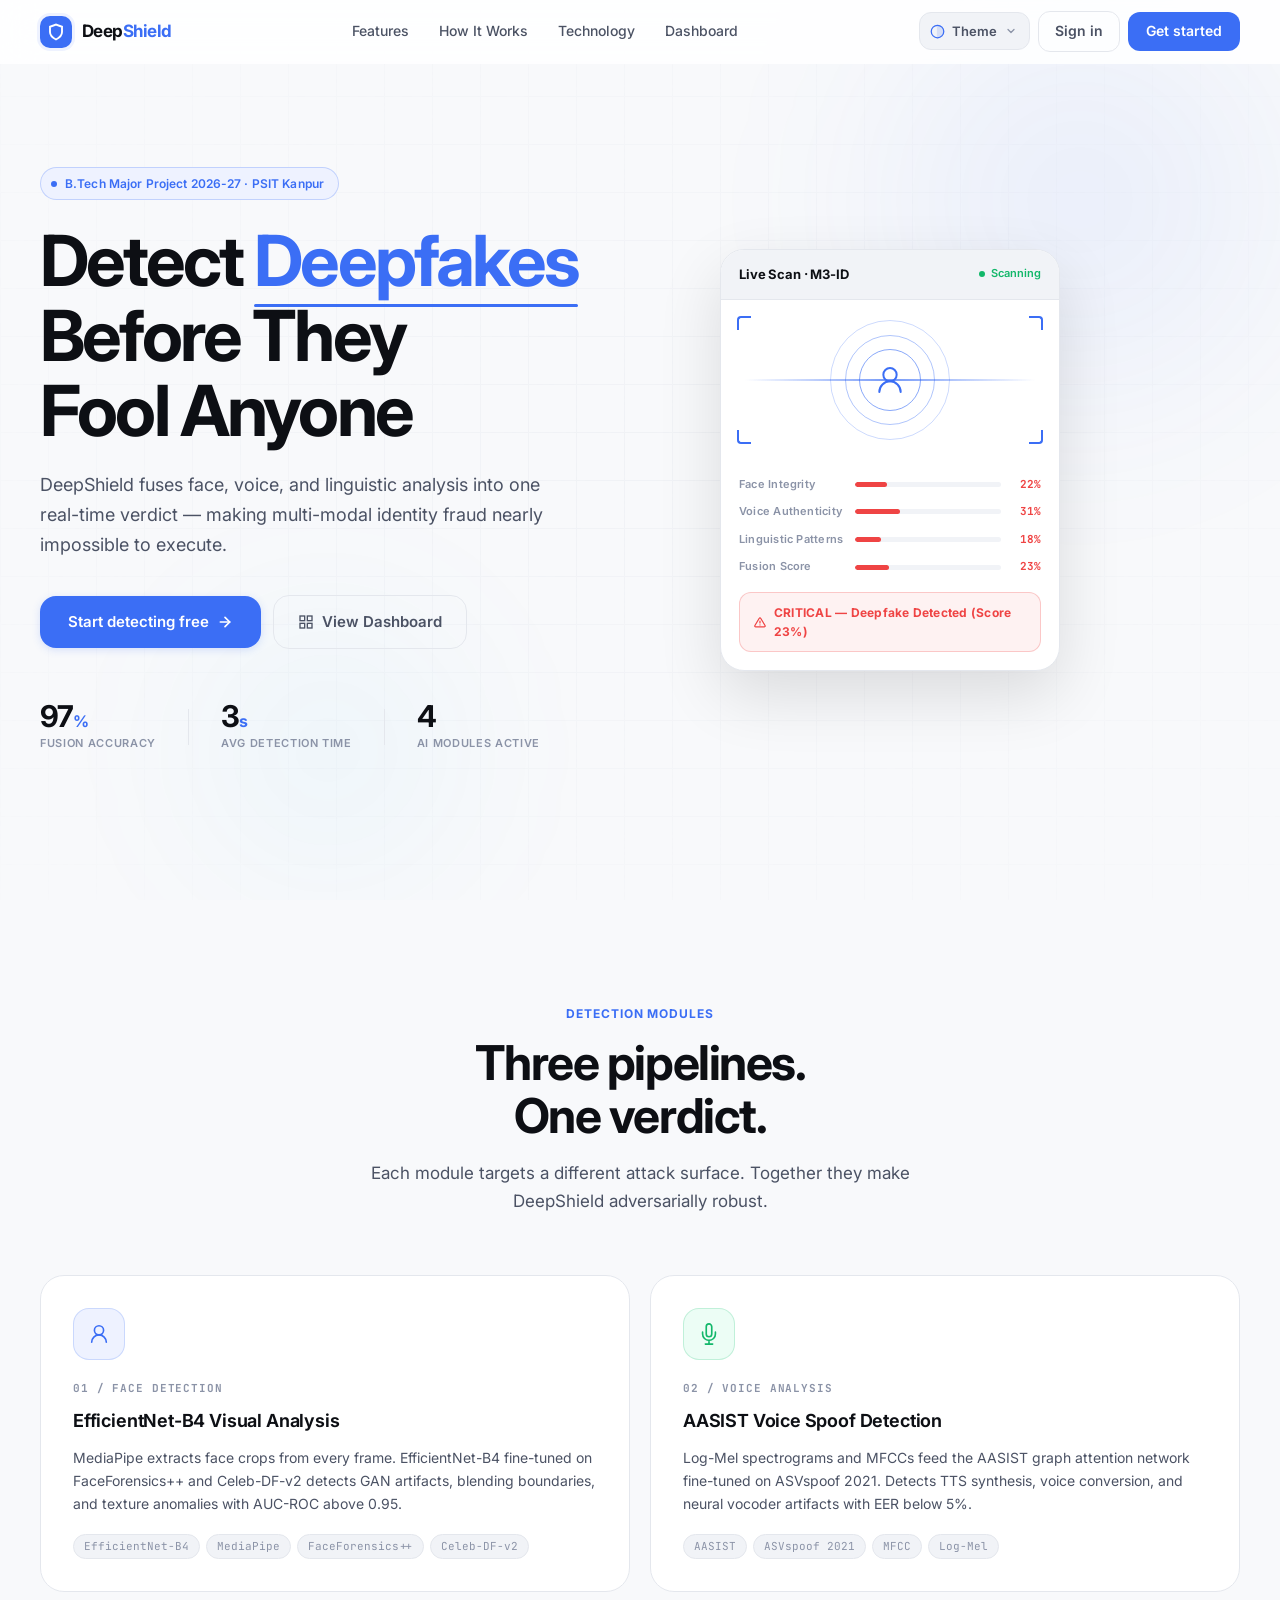
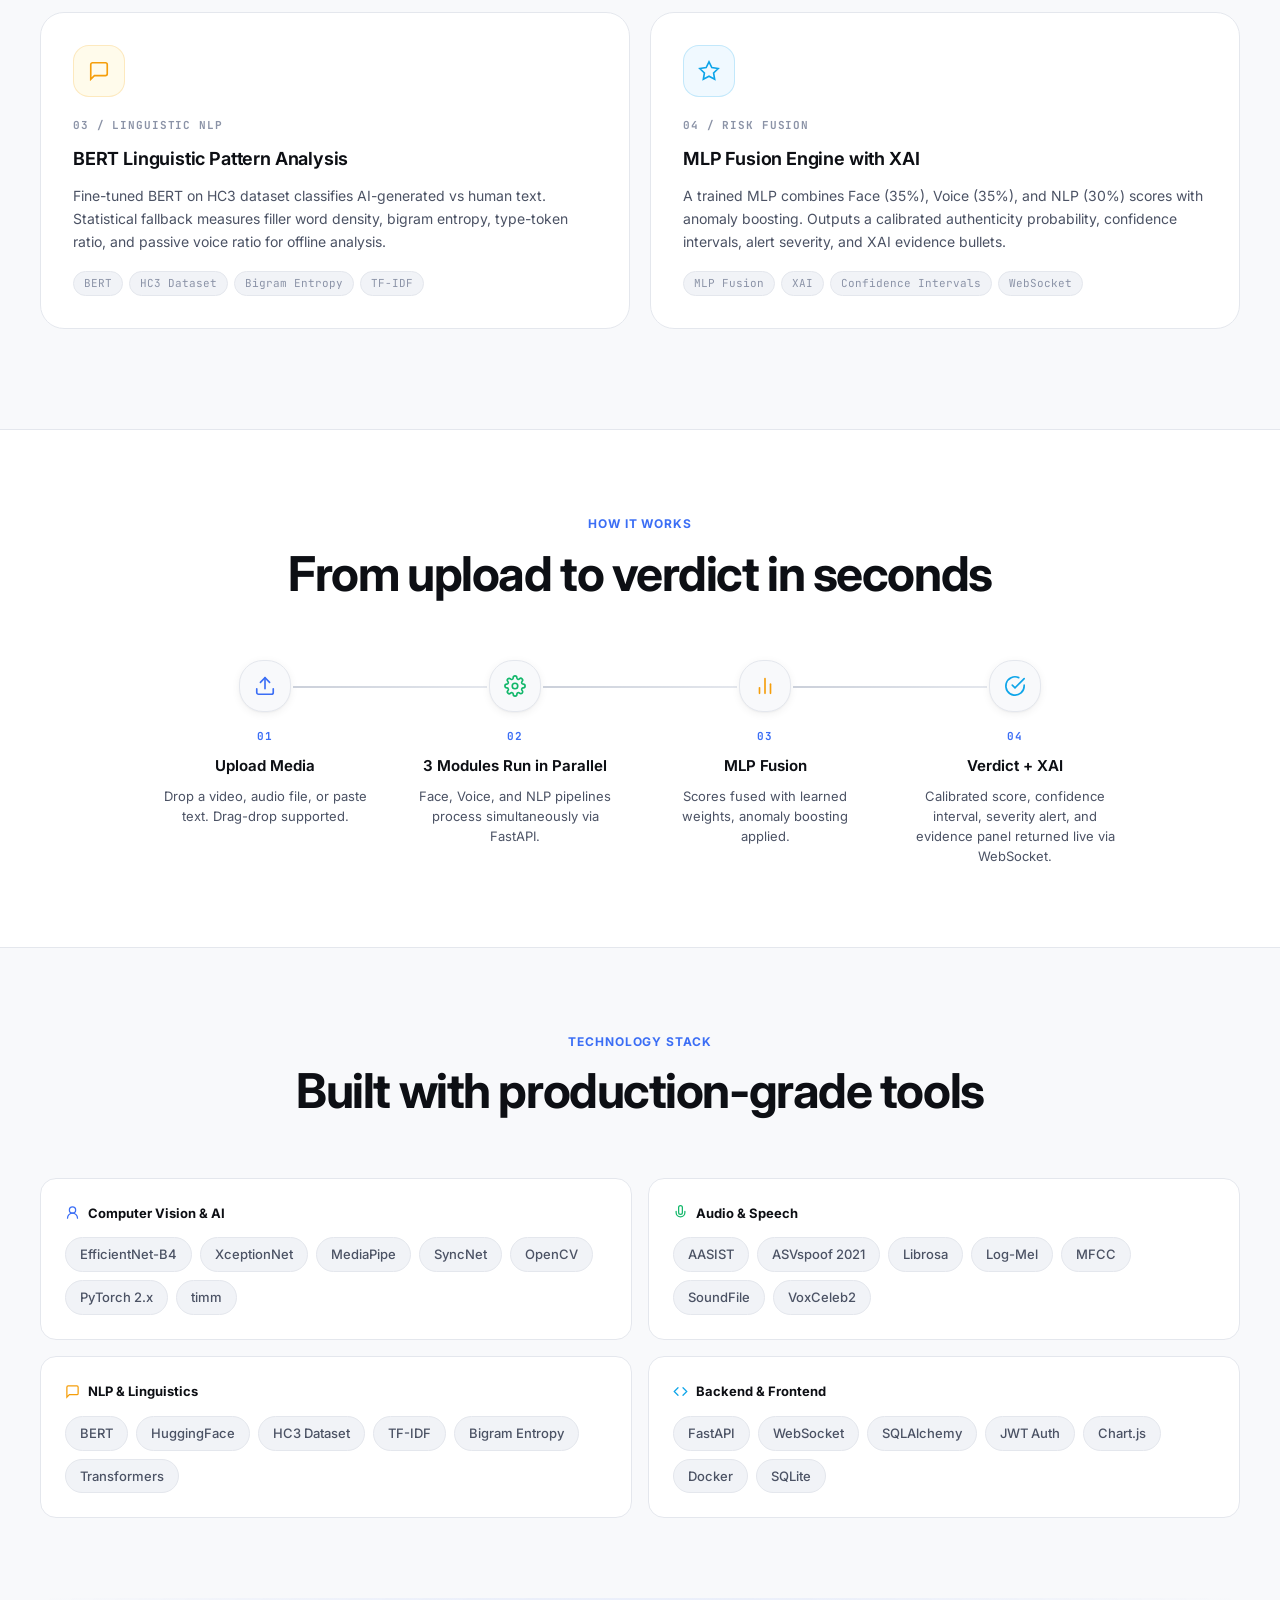
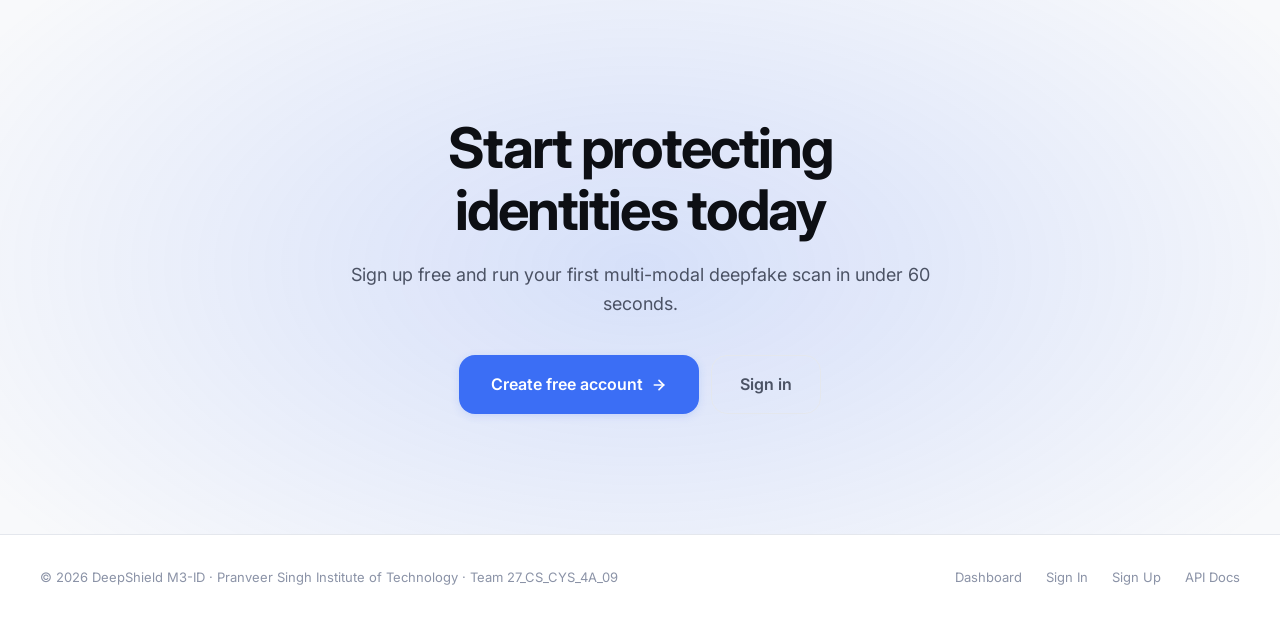
==== commit aab1b3dc: "update theme section" ====
--- a/frontend/index.html
+++ b/frontend/index.html
@@ -1,392 +1,506 @@
 <!DOCTYPE html>
 <html lang="en">
+
 <head>
-  <meta charset="UTF-8"/>
-  <meta name="viewport" content="width=device-width, initial-scale=1.0"/>
+  <meta charset="UTF-8" />
+  <meta name="viewport" content="width=device-width, initial-scale=1.0" />
   <title>DeepShield M3-ID — Multi-Modal Identity Defender</title>
-  <link rel="preconnect" href="https://fonts.googleapis.com"/>
-  <link href="https://fonts.googleapis.com/css2?family=Inter:wght@300;400;500;600;700&family=JetBrains+Mono:wght@400;600&display=swap" rel="stylesheet"/>
-  <link rel="stylesheet" href="assets/css/design-system.css"/>
-  <link rel="stylesheet" href="assets/css/landing.css"/>
+  <link rel="preconnect" href="https://fonts.googleapis.com" />
+  <link
+    href="https://fonts.googleapis.com/css2?family=Inter:wght@300;400;500;600;700&family=JetBrains+Mono:wght@400;600&display=swap"
+    rel="stylesheet" />
+  <link rel="stylesheet" href="assets/css/design-system.css" />
+  <link rel="stylesheet" href="assets/css/landing.css" />
 </head>
+
 <body>
 
-<!-- ── NAVBAR ─────────────────────────────────────────────────── -->
-<nav class="landing-nav" id="landing-nav">
-  <a href="#" class="nav-brand-wrap">
-    <div class="nav-brand-mark">
-      <svg width="18" height="18" viewBox="0 0 24 24" fill="none" stroke="currentColor" stroke-width="2.5" stroke-linecap="round"><path d="M12 22s8-4 8-10V5l-8-3-8 3v7c0 6 8 10 8 10z"/></svg>
-    </div>
-    <span class="nav-brand-text">Deep<span>Shield</span></span>
-  </a>
-
-  <div class="nav-links-wrap">
-    <a href="#features" class="nav-link">Features</a>
-    <a href="#pipeline" class="nav-link">How It Works</a>
-    <a href="#tech"     class="nav-link">Technology</a>
-    <a href="pages/dashboard.html" class="nav-link">Dashboard</a>
-  </div>
-
-  <div class="nav-actions">
-    <!-- Theme switcher -->
-    <div class="theme-switcher" style="position:relative">
-      <button class="topbar-icon-btn" id="themeBtn" onclick="toggleThemeMenu('nav-theme-menu')" style="background:transparent;border-color:var(--border)">
-        <span class="theme-btn-icon" style="display:flex">
-          <svg width="15" height="15" viewBox="0 0 24 24" fill="none" stroke="currentColor" stroke-width="2" stroke-linecap="round"><circle cx="12" cy="12" r="10"/><path d="M12 2a10 10 0 010 20V2z" fill="currentColor" opacity=".15"/></svg>
-        </span>
-      </button>
-      <div class="theme-menu" id="nav-theme-menu">
-        <div style="padding:6px 10px 4px;font-size:10px;font-weight:700;letter-spacing:.08em;text-transform:uppercase;color:var(--text-tertiary)">Appearance</div>
-        <div id="nav-theme-menu-items"></div>
-      </div>
-    </div>
-    <a href="pages/login.html"  class="nav-login">Sign in</a>
-    <a href="pages/signup.html" class="nav-cta">Get started</a>
-  </div>
-</nav>
-
-<!-- ── HERO ───────────────────────────────────────────────────── -->
-<section class="hero-section">
-  <div class="hero-bg">
-    <div class="hero-grid"></div>
-    <div class="orb hero-orb-1"></div>
-    <div class="orb hero-orb-2"></div>
-  </div>
-
-  <div class="hero-inner">
-    <div class="hero-content">
-      <div class="hero-eyebrow">
-        <div class="eyebrow-dot"></div>
-        B.Tech Major Project 2026-27 · PSIT Kanpur
-      </div>
-
-      <h1 class="hero-title">
-        Detect <span class="accent-word">Deepfakes</span><br/>
-        Before They<br/>Fool Anyone
-      </h1>
-
-      <p class="hero-sub">DeepShield fuses face, voice, and linguistic analysis into one real-time verdict — making multi-modal identity fraud nearly impossible to execute.</p>
-
-      <div class="hero-actions">
-        <a href="pages/signup.html" class="hero-btn-primary">
-          Start detecting free
-          <svg width="16" height="16" viewBox="0 0 24 24" fill="none" stroke="currentColor" stroke-width="2.5" stroke-linecap="round"><line x1="5" y1="12" x2="19" y2="12"/><polyline points="12 5 19 12 12 19"/></svg>
+  <!-- ── NAVBAR ─────────────────────────────────────────────────── -->
+  <nav class="landing-nav" id="landing-nav">
+    <a href="#" class="nav-brand-wrap">
+      <div class="nav-brand-mark">
+        <svg width="18" height="18" viewBox="0 0 24 24" fill="none" stroke="currentColor" stroke-width="2.5"
+          stroke-linecap="round">
+          <path d="M12 22s8-4 8-10V5l-8-3-8 3v7c0 6 8 10 8 10z" />
+        </svg>
+      </div>
+      <span class="nav-brand-text">Deep<span>Shield</span></span>
+    </a>
+
+    <div class="nav-links-wrap">
+      <a href="#features" class="nav-link">Features</a>
+      <a href="#pipeline" class="nav-link">How It Works</a>
+      <a href="#tech" class="nav-link">Technology</a>
+      <a href="pages/dashboard.html" class="nav-link">Dashboard</a>
+    </div>
+
+    <div class="nav-actions">
+      <!-- Theme switcher -->
+      <div class="theme-switcher">
+        <button class="theme-trigger" id="themeBtn" type="button" aria-haspopup="listbox" aria-expanded="false"
+          aria-controls="nav-theme-menu" onclick="toggleThemeMenu('nav-theme-menu')">
+          <span class="theme-trigger-icon" aria-hidden="true">
+            <svg width="15" height="15" viewBox="0 0 24 24" fill="none" stroke="currentColor" stroke-width="2"
+              stroke-linecap="round">
+              <circle cx="12" cy="12" r="10" />
+              <path d="M12 2a10 10 0 010 20V2z" fill="currentColor" opacity=".15" />
+            </svg>
+          </span>
+          <span class="theme-trigger-label">Theme</span>
+          <svg class="theme-trigger-chevron" width="12" height="12" viewBox="0 0 24 24" fill="none"
+            stroke="currentColor" stroke-width="2.5" stroke-linecap="round" stroke-linejoin="round" aria-hidden="true">
+            <polyline points="6 9 12 15 18 9" />
+          </svg>
+        </button>
+        <div class="theme-menu" id="nav-theme-menu" role="listbox" aria-label="Select theme">
+          <div class="theme-menu-label">Appearance</div>
+          <div id="nav-theme-menu-items"></div>
+        </div>
+      </div>
+      <a href="pages/login.html" class="nav-login">Sign in</a>
+      <a href="pages/signup.html" class="nav-cta">Get started</a>
+    </div>
+  </nav>
+
+  <!-- ── HERO ───────────────────────────────────────────────────── -->
+  <section class="hero-section">
+    <div class="hero-bg">
+      <div class="hero-grid"></div>
+      <div class="orb hero-orb-1"></div>
+      <div class="orb hero-orb-2"></div>
+    </div>
+
+    <div class="hero-inner">
+      <div class="hero-content">
+        <div class="hero-eyebrow">
+          <div class="eyebrow-dot"></div>
+          B.Tech Major Project 2026-27 · PSIT Kanpur
+        </div>
+
+        <h1 class="hero-title">
+          Detect <span class="accent-word">Deepfakes</span><br />
+          Before They<br />Fool Anyone
+        </h1>
+
+        <p class="hero-sub">DeepShield fuses face, voice, and linguistic analysis into one real-time verdict — making
+          multi-modal identity fraud nearly impossible to execute.</p>
+
+        <div class="hero-actions">
+          <a href="pages/signup.html" class="hero-btn-primary">
+            Start detecting free
+            <svg width="16" height="16" viewBox="0 0 24 24" fill="none" stroke="currentColor" stroke-width="2.5"
+              stroke-linecap="round">
+              <line x1="5" y1="12" x2="19" y2="12" />
+              <polyline points="12 5 19 12 12 19" />
+            </svg>
+          </a>
+          <a href="pages/dashboard.html" class="hero-btn-ghost">
+            <svg width="16" height="16" viewBox="0 0 24 24" fill="none" stroke="currentColor" stroke-width="2"
+              stroke-linecap="round">
+              <rect x="3" y="3" width="7" height="7" />
+              <rect x="14" y="3" width="7" height="7" />
+              <rect x="14" y="14" width="7" height="7" />
+              <rect x="3" y="14" width="7" height="7" />
+            </svg>
+            View Dashboard
+          </a>
+        </div>
+
+        <div class="hero-stats">
+          <div class="hero-stat">
+            <div class="hero-stat-num">97<span class="hero-stat-unit">%</span></div>
+            <div class="hero-stat-label">Fusion Accuracy</div>
+          </div>
+          <div class="hero-stat-divider"></div>
+          <div class="hero-stat">
+            <div class="hero-stat-num">3<span class="hero-stat-unit">s</span></div>
+            <div class="hero-stat-label">Avg Detection Time</div>
+          </div>
+          <div class="hero-stat-divider"></div>
+          <div class="hero-stat">
+            <div class="hero-stat-num">4</div>
+            <div class="hero-stat-label">AI Modules Active</div>
+          </div>
+        </div>
+      </div>
+
+      <!-- Detection card visual -->
+      <div class="hero-visual">
+        <div class="detect-card">
+          <div class="detect-card-header">
+            <span class="detect-card-title">Live Scan · M3-ID</span>
+            <div class="live-indicator">
+              <div class="live-dot"></div>Scanning
+            </div>
+          </div>
+
+          <div class="detect-face-area">
+            <div class="scan-ring scan-ring-1"></div>
+            <div class="scan-ring scan-ring-2"></div>
+            <div class="scan-ring scan-ring-3"></div>
+            <div class="face-icon-center">
+              <svg width="32" height="32" viewBox="0 0 24 24" fill="none" stroke="currentColor" stroke-width="1.5"
+                stroke-linecap="round">
+                <circle cx="12" cy="8" r="5" />
+                <path d="M20 21a8 8 0 10-16 0" />
+              </svg>
+            </div>
+            <div class="scan-beam"></div>
+            <div class="scan-corner tl"></div>
+            <div class="scan-corner tr"></div>
+            <div class="scan-corner bl"></div>
+            <div class="scan-corner br"></div>
+          </div>
+
+          <div class="detect-scores">
+            <div class="detect-score-row">
+              <span class="dsr-label">Face Integrity</span>
+              <div class="dsr-track">
+                <div class="dsr-fill" style="width:22%;background:var(--danger)"></div>
+              </div>
+              <span class="dsr-val" style="color:var(--danger)">22%</span>
+            </div>
+            <div class="detect-score-row">
+              <span class="dsr-label">Voice Authenticity</span>
+              <div class="dsr-track">
+                <div class="dsr-fill" style="width:31%;background:var(--danger)"></div>
+              </div>
+              <span class="dsr-val" style="color:var(--danger)">31%</span>
+            </div>
+            <div class="detect-score-row">
+              <span class="dsr-label">Linguistic Patterns</span>
+              <div class="dsr-track">
+                <div class="dsr-fill" style="width:18%;background:var(--danger)"></div>
+              </div>
+              <span class="dsr-val" style="color:var(--danger)">18%</span>
+            </div>
+            <div class="detect-score-row">
+              <span class="dsr-label">Fusion Score</span>
+              <div class="dsr-track">
+                <div class="dsr-fill" style="width:23%;background:var(--danger)"></div>
+              </div>
+              <span class="dsr-val" style="color:var(--danger)">23%</span>
+            </div>
+          </div>
+
+          <div class="detect-verdict danger">
+            <svg width="13" height="13" viewBox="0 0 24 24" fill="none" stroke="currentColor" stroke-width="2.5"
+              stroke-linecap="round">
+              <path d="M10.29 3.86L1.82 18a2 2 0 001.71 3h16.94a2 2 0 001.71-3L13.71 3.86a2 2 0 00-3.42 0z" />
+              <line x1="12" y1="9" x2="12" y2="13" />
+              <line x1="12" y1="17" x2="12.01" y2="17" />
+            </svg>
+            CRITICAL — Deepfake Detected (Score 23%)
+          </div>
+        </div>
+      </div>
+    </div>
+  </section>
+
+  <!-- ── FEATURES ───────────────────────────────────────────────── -->
+  <section id="features" class="features-section">
+    <div class="section-center">
+      <span class="section-eyebrow">Detection Modules</span>
+      <h2 class="section-heading">Three pipelines.<br />One verdict.</h2>
+      <p class="section-sub">Each module targets a different attack surface. Together they make DeepShield adversarially
+        robust.</p>
+    </div>
+
+    <div class="features-grid">
+      <div class="feature-card" style="--fc-color:var(--accent)">
+        <div class="feature-icon-wrap"
+          style="background:var(--accent-subtle);border-color:rgba(59,110,245,0.2);color:var(--accent)">
+          <svg width="22" height="22" viewBox="0 0 24 24" fill="none" stroke="currentColor" stroke-width="1.8"
+            stroke-linecap="round">
+            <circle cx="12" cy="8" r="5" />
+            <path d="M20 21a8 8 0 10-16 0" />
+          </svg>
+        </div>
+        <div class="feature-num">01 / Face Detection</div>
+        <h3 class="feature-title">EfficientNet-B4 Visual Analysis</h3>
+        <p class="feature-desc">MediaPipe extracts face crops from every frame. EfficientNet-B4 fine-tuned on
+          FaceForensics++ and Celeb-DF-v2 detects GAN artifacts, blending boundaries, and texture anomalies with AUC-ROC
+          above 0.95.</p>
+        <div class="feature-tags">
+          <span class="feature-tag">EfficientNet-B4</span>
+          <span class="feature-tag">MediaPipe</span>
+          <span class="feature-tag">FaceForensics++</span>
+          <span class="feature-tag">Celeb-DF-v2</span>
+        </div>
+      </div>
+
+      <div class="feature-card" style="--fc-color:var(--success)">
+        <div class="feature-icon-wrap"
+          style="background:var(--success-subtle);border-color:rgba(18,183,106,0.2);color:var(--success)">
+          <svg width="22" height="22" viewBox="0 0 24 24" fill="none" stroke="currentColor" stroke-width="1.8"
+            stroke-linecap="round">
+            <path d="M12 1a3 3 0 00-3 3v8a3 3 0 006 0V4a3 3 0 00-3-3z" />
+            <path d="M19 10v2a7 7 0 01-14 0v-2M12 19v4M8 23h8" />
+          </svg>
+        </div>
+        <div class="feature-num">02 / Voice Analysis</div>
+        <h3 class="feature-title">AASIST Voice Spoof Detection</h3>
+        <p class="feature-desc">Log-Mel spectrograms and MFCCs feed the AASIST graph attention network fine-tuned on
+          ASVspoof 2021. Detects TTS synthesis, voice conversion, and neural vocoder artifacts with EER below 5%.</p>
+        <div class="feature-tags">
+          <span class="feature-tag">AASIST</span>
+          <span class="feature-tag">ASVspoof 2021</span>
+          <span class="feature-tag">MFCC</span>
+          <span class="feature-tag">Log-Mel</span>
+        </div>
+      </div>
+
+      <div class="feature-card" style="--fc-color:var(--warning)">
+        <div class="feature-icon-wrap"
+          style="background:var(--warning-subtle);border-color:rgba(245,158,11,0.2);color:var(--warning)">
+          <svg width="22" height="22" viewBox="0 0 24 24" fill="none" stroke="currentColor" stroke-width="1.8"
+            stroke-linecap="round">
+            <path d="M21 15a2 2 0 01-2 2H7l-4 4V5a2 2 0 012-2h14a2 2 0 012 2z" />
+          </svg>
+        </div>
+        <div class="feature-num">03 / Linguistic NLP</div>
+        <h3 class="feature-title">BERT Linguistic Pattern Analysis</h3>
+        <p class="feature-desc">Fine-tuned BERT on HC3 dataset classifies AI-generated vs human text. Statistical
+          fallback measures filler word density, bigram entropy, type-token ratio, and passive voice ratio for offline
+          analysis.</p>
+        <div class="feature-tags">
+          <span class="feature-tag">BERT</span>
+          <span class="feature-tag">HC3 Dataset</span>
+          <span class="feature-tag">Bigram Entropy</span>
+          <span class="feature-tag">TF-IDF</span>
+        </div>
+      </div>
+
+      <div class="feature-card" style="--fc-color:var(--info)">
+        <div class="feature-icon-wrap"
+          style="background:var(--info-subtle);border-color:rgba(14,165,233,0.2);color:var(--info)">
+          <svg width="22" height="22" viewBox="0 0 24 24" fill="none" stroke="currentColor" stroke-width="1.8"
+            stroke-linecap="round">
+            <polygon
+              points="12 2 15.09 8.26 22 9.27 17 14.14 18.18 21.02 12 17.77 5.82 21.02 7 14.14 2 9.27 8.91 8.26 12 2" />
+          </svg>
+        </div>
+        <div class="feature-num">04 / Risk Fusion</div>
+        <h3 class="feature-title">MLP Fusion Engine with XAI</h3>
+        <p class="feature-desc">A trained MLP combines Face (35%), Voice (35%), and NLP (30%) scores with anomaly
+          boosting. Outputs a calibrated authenticity probability, confidence intervals, alert severity, and XAI
+          evidence bullets.</p>
+        <div class="feature-tags">
+          <span class="feature-tag">MLP Fusion</span>
+          <span class="feature-tag">XAI</span>
+          <span class="feature-tag">Confidence Intervals</span>
+          <span class="feature-tag">WebSocket</span>
+        </div>
+      </div>
+    </div>
+  </section>
+
+  <!-- ── PIPELINE ────────────────────────────────────────────────── -->
+  <section id="pipeline" class="pipeline-section">
+    <div class="pipeline-inner">
+      <div class="section-center">
+        <span class="section-eyebrow">How It Works</span>
+        <h2 class="section-heading">From upload to verdict in seconds</h2>
+      </div>
+
+      <div class="pipeline-steps">
+        <div class="pipeline-step">
+          <div class="pipeline-step-icon">
+            <svg width="22" height="22" viewBox="0 0 24 24" fill="none" stroke="currentColor" stroke-width="1.8"
+              stroke-linecap="round">
+              <path d="M21 15v4a2 2 0 01-2 2H5a2 2 0 01-2-2v-4" />
+              <polyline points="17 8 12 3 7 8" />
+              <line x1="12" y1="3" x2="12" y2="15" />
+            </svg>
+          </div>
+          <div class="pipeline-step-num">01</div>
+          <div class="pipeline-step-title">Upload Media</div>
+          <div class="pipeline-step-desc">Drop a video, audio file, or paste text. Drag-drop supported.</div>
+        </div>
+
+        <div class="pipeline-step">
+          <div class="pipeline-step-icon" style="color:var(--success)">
+            <svg width="22" height="22" viewBox="0 0 24 24" fill="none" stroke="currentColor" stroke-width="1.8"
+              stroke-linecap="round">
+              <circle cx="12" cy="12" r="3" />
+              <path
+                d="M19.4 15a1.65 1.65 0 00.33 1.82l.06.06a2 2 0 010 2.83 2 2 0 01-2.83 0l-.06-.06a1.65 1.65 0 00-1.82-.33 1.65 1.65 0 00-1 1.51V21a2 2 0 01-4 0v-.09A1.65 1.65 0 009 19.4a1.65 1.65 0 00-1.82.33l-.06.06a2 2 0 01-2.83-2.83l.06-.06A1.65 1.65 0 004.68 15a1.65 1.65 0 00-1.51-1H3a2 2 0 010-4h.09A1.65 1.65 0 004.6 9a1.65 1.65 0 00-.33-1.82l-.06-.06a2 2 0 012.83-2.83l.06.06A1.65 1.65 0 009 4.68a1.65 1.65 0 001-1.51V3a2 2 0 014 0v.09a1.65 1.65 0 001 1.51 1.65 1.65 0 001.82-.33l.06-.06a2 2 0 012.83 2.83l-.06.06A1.65 1.65 0 0019.4 9a1.65 1.65 0 001.51 1H21a2 2 0 010 4h-.09a1.65 1.65 0 00-1.51 1z" />
+            </svg>
+          </div>
+          <div class="pipeline-step-num">02</div>
+          <div class="pipeline-step-title">3 Modules Run in Parallel</div>
+          <div class="pipeline-step-desc">Face, Voice, and NLP pipelines process simultaneously via FastAPI.</div>
+        </div>
+
+        <div class="pipeline-step">
+          <div class="pipeline-step-icon" style="color:var(--warning)">
+            <svg width="22" height="22" viewBox="0 0 24 24" fill="none" stroke="currentColor" stroke-width="1.8"
+              stroke-linecap="round">
+              <line x1="18" y1="20" x2="18" y2="10" />
+              <line x1="12" y1="20" x2="12" y2="4" />
+              <line x1="6" y1="20" x2="6" y2="14" />
+            </svg>
+          </div>
+          <div class="pipeline-step-num">03</div>
+          <div class="pipeline-step-title">MLP Fusion</div>
+          <div class="pipeline-step-desc">Scores fused with learned weights, anomaly boosting applied.</div>
+        </div>
+
+        <div class="pipeline-step">
+          <div class="pipeline-step-icon" style="color:var(--info)">
+            <svg width="22" height="22" viewBox="0 0 24 24" fill="none" stroke="currentColor" stroke-width="1.8"
+              stroke-linecap="round">
+              <path d="M22 11.08V12a10 10 0 11-5.93-9.14" />
+              <polyline points="22 4 12 14.01 9 11.01" />
+            </svg>
+          </div>
+          <div class="pipeline-step-num">04</div>
+          <div class="pipeline-step-title">Verdict + XAI</div>
+          <div class="pipeline-step-desc">Calibrated score, confidence interval, severity alert, and evidence panel
+            returned live via WebSocket.</div>
+        </div>
+      </div>
+    </div>
+  </section>
+
+  <!-- ── TECH STACK ──────────────────────────────────────────────── -->
+  <section id="tech" class="tech-section">
+    <div class="section-center">
+      <span class="section-eyebrow">Technology Stack</span>
+      <h2 class="section-heading">Built with production-grade tools</h2>
+    </div>
+
+    <div class="tech-grid">
+      <div class="tech-group">
+        <div class="tech-group-title">
+          <svg width="15" height="15" viewBox="0 0 24 24" fill="none" stroke="var(--accent)" stroke-width="2"
+            stroke-linecap="round">
+            <circle cx="12" cy="8" r="5" />
+            <path d="M20 21a8 8 0 10-16 0" />
+          </svg>
+          Computer Vision & AI
+        </div>
+        <div class="tech-pills">
+          <span class="tech-pill">EfficientNet-B4</span>
+          <span class="tech-pill">XceptionNet</span>
+          <span class="tech-pill">MediaPipe</span>
+          <span class="tech-pill">SyncNet</span>
+          <span class="tech-pill">OpenCV</span>
+          <span class="tech-pill">PyTorch 2.x</span>
+          <span class="tech-pill">timm</span>
+        </div>
+      </div>
+      <div class="tech-group">
+        <div class="tech-group-title">
+          <svg width="15" height="15" viewBox="0 0 24 24" fill="none" stroke="var(--success)" stroke-width="2"
+            stroke-linecap="round">
+            <path d="M12 1a3 3 0 00-3 3v8a3 3 0 006 0V4a3 3 0 00-3-3z" />
+            <path d="M19 10v2a7 7 0 01-14 0v-2" />
+          </svg>
+          Audio & Speech
+        </div>
+        <div class="tech-pills">
+          <span class="tech-pill">AASIST</span>
+          <span class="tech-pill">ASVspoof 2021</span>
+          <span class="tech-pill">Librosa</span>
+          <span class="tech-pill">Log-Mel</span>
+          <span class="tech-pill">MFCC</span>
+          <span class="tech-pill">SoundFile</span>
+          <span class="tech-pill">VoxCeleb2</span>
+        </div>
+      </div>
+      <div class="tech-group">
+        <div class="tech-group-title">
+          <svg width="15" height="15" viewBox="0 0 24 24" fill="none" stroke="var(--warning)" stroke-width="2"
+            stroke-linecap="round">
+            <path d="M21 15a2 2 0 01-2 2H7l-4 4V5a2 2 0 012-2h14a2 2 0 012 2z" />
+          </svg>
+          NLP & Linguistics
+        </div>
+        <div class="tech-pills">
+          <span class="tech-pill">BERT</span>
+          <span class="tech-pill">HuggingFace</span>
+          <span class="tech-pill">HC3 Dataset</span>
+          <span class="tech-pill">TF-IDF</span>
+          <span class="tech-pill">Bigram Entropy</span>
+          <span class="tech-pill">Transformers</span>
+        </div>
+      </div>
+      <div class="tech-group">
+        <div class="tech-group-title">
+          <svg width="15" height="15" viewBox="0 0 24 24" fill="none" stroke="var(--info)" stroke-width="2"
+            stroke-linecap="round">
+            <polyline points="16 18 22 12 16 6" />
+            <polyline points="8 6 2 12 8 18" />
+          </svg>
+          Backend & Frontend
+        </div>
+        <div class="tech-pills">
+          <span class="tech-pill">FastAPI</span>
+          <span class="tech-pill">WebSocket</span>
+          <span class="tech-pill">SQLAlchemy</span>
+          <span class="tech-pill">JWT Auth</span>
+          <span class="tech-pill">Chart.js</span>
+          <span class="tech-pill">Docker</span>
+          <span class="tech-pill">SQLite</span>
+        </div>
+      </div>
+    </div>
+  </section>
+
+  <!-- ── CTA ────────────────────────────────────────────────────── -->
+  <section class="cta-section">
+    <div class="cta-bg"></div>
+    <div class="cta-inner">
+      <h2 class="cta-title">Start protecting identities today</h2>
+      <p class="cta-sub">Sign up free and run your first multi-modal deepfake scan in under 60 seconds.</p>
+      <div style="display:flex;gap:12px;justify-content:center;flex-wrap:wrap">
+        <a href="pages/signup.html" class="hero-btn-primary" style="font-size:16px;padding:16px 32px">
+          Create free account
+          <svg width="16" height="16" viewBox="0 0 24 24" fill="none" stroke="currentColor" stroke-width="2.5"
+            stroke-linecap="round">
+            <line x1="5" y1="12" x2="19" y2="12" />
+            <polyline points="12 5 19 12 12 19" />
+          </svg>
         </a>
-        <a href="pages/dashboard.html" class="hero-btn-ghost">
-          <svg width="16" height="16" viewBox="0 0 24 24" fill="none" stroke="currentColor" stroke-width="2" stroke-linecap="round"><rect x="3" y="3" width="7" height="7"/><rect x="14" y="3" width="7" height="7"/><rect x="14" y="14" width="7" height="7"/><rect x="3" y="14" width="7" height="7"/></svg>
-          View Dashboard
-        </a>
-      </div>
-
-      <div class="hero-stats">
-        <div class="hero-stat">
-          <div class="hero-stat-num">97<span class="hero-stat-unit">%</span></div>
-          <div class="hero-stat-label">Fusion Accuracy</div>
-        </div>
-        <div class="hero-stat-divider"></div>
-        <div class="hero-stat">
-          <div class="hero-stat-num">3<span class="hero-stat-unit">s</span></div>
-          <div class="hero-stat-label">Avg Detection Time</div>
-        </div>
-        <div class="hero-stat-divider"></div>
-        <div class="hero-stat">
-          <div class="hero-stat-num">4</div>
-          <div class="hero-stat-label">AI Modules Active</div>
-        </div>
-      </div>
-    </div>
-
-    <!-- Detection card visual -->
-    <div class="hero-visual">
-      <div class="detect-card">
-        <div class="detect-card-header">
-          <span class="detect-card-title">Live Scan · M3-ID</span>
-          <div class="live-indicator"><div class="live-dot"></div>Scanning</div>
-        </div>
-
-        <div class="detect-face-area">
-          <div class="scan-ring scan-ring-1"></div>
-          <div class="scan-ring scan-ring-2"></div>
-          <div class="scan-ring scan-ring-3"></div>
-          <div class="face-icon-center">
-            <svg width="32" height="32" viewBox="0 0 24 24" fill="none" stroke="currentColor" stroke-width="1.5" stroke-linecap="round"><circle cx="12" cy="8" r="5"/><path d="M20 21a8 8 0 10-16 0"/></svg>
-          </div>
-          <div class="scan-beam"></div>
-          <div class="scan-corner tl"></div>
-          <div class="scan-corner tr"></div>
-          <div class="scan-corner bl"></div>
-          <div class="scan-corner br"></div>
-        </div>
-
-        <div class="detect-scores">
-          <div class="detect-score-row">
-            <span class="dsr-label">Face Integrity</span>
-            <div class="dsr-track"><div class="dsr-fill" style="width:22%;background:var(--danger)"></div></div>
-            <span class="dsr-val" style="color:var(--danger)">22%</span>
-          </div>
-          <div class="detect-score-row">
-            <span class="dsr-label">Voice Authenticity</span>
-            <div class="dsr-track"><div class="dsr-fill" style="width:31%;background:var(--danger)"></div></div>
-            <span class="dsr-val" style="color:var(--danger)">31%</span>
-          </div>
-          <div class="detect-score-row">
-            <span class="dsr-label">Linguistic Patterns</span>
-            <div class="dsr-track"><div class="dsr-fill" style="width:18%;background:var(--danger)"></div></div>
-            <span class="dsr-val" style="color:var(--danger)">18%</span>
-          </div>
-          <div class="detect-score-row">
-            <span class="dsr-label">Fusion Score</span>
-            <div class="dsr-track"><div class="dsr-fill" style="width:23%;background:var(--danger)"></div></div>
-            <span class="dsr-val" style="color:var(--danger)">23%</span>
-          </div>
-        </div>
-
-        <div class="detect-verdict danger">
-          <svg width="13" height="13" viewBox="0 0 24 24" fill="none" stroke="currentColor" stroke-width="2.5" stroke-linecap="round"><path d="M10.29 3.86L1.82 18a2 2 0 001.71 3h16.94a2 2 0 001.71-3L13.71 3.86a2 2 0 00-3.42 0z"/><line x1="12" y1="9" x2="12" y2="13"/><line x1="12" y1="17" x2="12.01" y2="17"/></svg>
-          CRITICAL — Deepfake Detected (Score 23%)
-        </div>
-      </div>
-    </div>
-  </div>
-</section>
-
-<!-- ── FEATURES ───────────────────────────────────────────────── -->
-<section id="features" class="features-section">
-  <div class="section-center">
-    <span class="section-eyebrow">Detection Modules</span>
-    <h2 class="section-heading">Three pipelines.<br/>One verdict.</h2>
-    <p class="section-sub">Each module targets a different attack surface. Together they make DeepShield adversarially robust.</p>
-  </div>
-
-  <div class="features-grid">
-    <div class="feature-card" style="--fc-color:var(--accent)">
-      <div class="feature-icon-wrap" style="background:var(--accent-subtle);border-color:rgba(59,110,245,0.2);color:var(--accent)">
-        <svg width="22" height="22" viewBox="0 0 24 24" fill="none" stroke="currentColor" stroke-width="1.8" stroke-linecap="round"><circle cx="12" cy="8" r="5"/><path d="M20 21a8 8 0 10-16 0"/></svg>
-      </div>
-      <div class="feature-num">01 / Face Detection</div>
-      <h3 class="feature-title">EfficientNet-B4 Visual Analysis</h3>
-      <p class="feature-desc">MediaPipe extracts face crops from every frame. EfficientNet-B4 fine-tuned on FaceForensics++ and Celeb-DF-v2 detects GAN artifacts, blending boundaries, and texture anomalies with AUC-ROC above 0.95.</p>
-      <div class="feature-tags">
-        <span class="feature-tag">EfficientNet-B4</span>
-        <span class="feature-tag">MediaPipe</span>
-        <span class="feature-tag">FaceForensics++</span>
-        <span class="feature-tag">Celeb-DF-v2</span>
-      </div>
-    </div>
-
-    <div class="feature-card" style="--fc-color:var(--success)">
-      <div class="feature-icon-wrap" style="background:var(--success-subtle);border-color:rgba(18,183,106,0.2);color:var(--success)">
-        <svg width="22" height="22" viewBox="0 0 24 24" fill="none" stroke="currentColor" stroke-width="1.8" stroke-linecap="round"><path d="M12 1a3 3 0 00-3 3v8a3 3 0 006 0V4a3 3 0 00-3-3z"/><path d="M19 10v2a7 7 0 01-14 0v-2M12 19v4M8 23h8"/></svg>
-      </div>
-      <div class="feature-num">02 / Voice Analysis</div>
-      <h3 class="feature-title">AASIST Voice Spoof Detection</h3>
-      <p class="feature-desc">Log-Mel spectrograms and MFCCs feed the AASIST graph attention network fine-tuned on ASVspoof 2021. Detects TTS synthesis, voice conversion, and neural vocoder artifacts with EER below 5%.</p>
-      <div class="feature-tags">
-        <span class="feature-tag">AASIST</span>
-        <span class="feature-tag">ASVspoof 2021</span>
-        <span class="feature-tag">MFCC</span>
-        <span class="feature-tag">Log-Mel</span>
-      </div>
-    </div>
-
-    <div class="feature-card" style="--fc-color:var(--warning)">
-      <div class="feature-icon-wrap" style="background:var(--warning-subtle);border-color:rgba(245,158,11,0.2);color:var(--warning)">
-        <svg width="22" height="22" viewBox="0 0 24 24" fill="none" stroke="currentColor" stroke-width="1.8" stroke-linecap="round"><path d="M21 15a2 2 0 01-2 2H7l-4 4V5a2 2 0 012-2h14a2 2 0 012 2z"/></svg>
-      </div>
-      <div class="feature-num">03 / Linguistic NLP</div>
-      <h3 class="feature-title">BERT Linguistic Pattern Analysis</h3>
-      <p class="feature-desc">Fine-tuned BERT on HC3 dataset classifies AI-generated vs human text. Statistical fallback measures filler word density, bigram entropy, type-token ratio, and passive voice ratio for offline analysis.</p>
-      <div class="feature-tags">
-        <span class="feature-tag">BERT</span>
-        <span class="feature-tag">HC3 Dataset</span>
-        <span class="feature-tag">Bigram Entropy</span>
-        <span class="feature-tag">TF-IDF</span>
-      </div>
-    </div>
-
-    <div class="feature-card" style="--fc-color:var(--info)">
-      <div class="feature-icon-wrap" style="background:var(--info-subtle);border-color:rgba(14,165,233,0.2);color:var(--info)">
-        <svg width="22" height="22" viewBox="0 0 24 24" fill="none" stroke="currentColor" stroke-width="1.8" stroke-linecap="round"><polygon points="12 2 15.09 8.26 22 9.27 17 14.14 18.18 21.02 12 17.77 5.82 21.02 7 14.14 2 9.27 8.91 8.26 12 2"/></svg>
-      </div>
-      <div class="feature-num">04 / Risk Fusion</div>
-      <h3 class="feature-title">MLP Fusion Engine with XAI</h3>
-      <p class="feature-desc">A trained MLP combines Face (35%), Voice (35%), and NLP (30%) scores with anomaly boosting. Outputs a calibrated authenticity probability, confidence intervals, alert severity, and XAI evidence bullets.</p>
-      <div class="feature-tags">
-        <span class="feature-tag">MLP Fusion</span>
-        <span class="feature-tag">XAI</span>
-        <span class="feature-tag">Confidence Intervals</span>
-        <span class="feature-tag">WebSocket</span>
-      </div>
-    </div>
-  </div>
-</section>
-
-<!-- ── PIPELINE ────────────────────────────────────────────────── -->
-<section id="pipeline" class="pipeline-section">
-  <div class="pipeline-inner">
-    <div class="section-center">
-      <span class="section-eyebrow">How It Works</span>
-      <h2 class="section-heading">From upload to verdict in seconds</h2>
-    </div>
-
-    <div class="pipeline-steps">
-      <div class="pipeline-step">
-        <div class="pipeline-step-icon">
-          <svg width="22" height="22" viewBox="0 0 24 24" fill="none" stroke="currentColor" stroke-width="1.8" stroke-linecap="round"><path d="M21 15v4a2 2 0 01-2 2H5a2 2 0 01-2-2v-4"/><polyline points="17 8 12 3 7 8"/><line x1="12" y1="3" x2="12" y2="15"/></svg>
-        </div>
-        <div class="pipeline-step-num">01</div>
-        <div class="pipeline-step-title">Upload Media</div>
-        <div class="pipeline-step-desc">Drop a video, audio file, or paste text. Drag-drop supported.</div>
-      </div>
-
-      <div class="pipeline-step">
-        <div class="pipeline-step-icon" style="color:var(--success)">
-          <svg width="22" height="22" viewBox="0 0 24 24" fill="none" stroke="currentColor" stroke-width="1.8" stroke-linecap="round"><circle cx="12" cy="12" r="3"/><path d="M19.4 15a1.65 1.65 0 00.33 1.82l.06.06a2 2 0 010 2.83 2 2 0 01-2.83 0l-.06-.06a1.65 1.65 0 00-1.82-.33 1.65 1.65 0 00-1 1.51V21a2 2 0 01-4 0v-.09A1.65 1.65 0 009 19.4a1.65 1.65 0 00-1.82.33l-.06.06a2 2 0 01-2.83-2.83l.06-.06A1.65 1.65 0 004.68 15a1.65 1.65 0 00-1.51-1H3a2 2 0 010-4h.09A1.65 1.65 0 004.6 9a1.65 1.65 0 00-.33-1.82l-.06-.06a2 2 0 012.83-2.83l.06.06A1.65 1.65 0 009 4.68a1.65 1.65 0 001-1.51V3a2 2 0 014 0v.09a1.65 1.65 0 001 1.51 1.65 1.65 0 001.82-.33l.06-.06a2 2 0 012.83 2.83l-.06.06A1.65 1.65 0 0019.4 9a1.65 1.65 0 001.51 1H21a2 2 0 010 4h-.09a1.65 1.65 0 00-1.51 1z"/></svg>
-        </div>
-        <div class="pipeline-step-num">02</div>
-        <div class="pipeline-step-title">3 Modules Run in Parallel</div>
-        <div class="pipeline-step-desc">Face, Voice, and NLP pipelines process simultaneously via FastAPI.</div>
-      </div>
-
-      <div class="pipeline-step">
-        <div class="pipeline-step-icon" style="color:var(--warning)">
-          <svg width="22" height="22" viewBox="0 0 24 24" fill="none" stroke="currentColor" stroke-width="1.8" stroke-linecap="round"><line x1="18" y1="20" x2="18" y2="10"/><line x1="12" y1="20" x2="12" y2="4"/><line x1="6" y1="20" x2="6" y2="14"/></svg>
-        </div>
-        <div class="pipeline-step-num">03</div>
-        <div class="pipeline-step-title">MLP Fusion</div>
-        <div class="pipeline-step-desc">Scores fused with learned weights, anomaly boosting applied.</div>
-      </div>
-
-      <div class="pipeline-step">
-        <div class="pipeline-step-icon" style="color:var(--info)">
-          <svg width="22" height="22" viewBox="0 0 24 24" fill="none" stroke="currentColor" stroke-width="1.8" stroke-linecap="round"><path d="M22 11.08V12a10 10 0 11-5.93-9.14"/><polyline points="22 4 12 14.01 9 11.01"/></svg>
-        </div>
-        <div class="pipeline-step-num">04</div>
-        <div class="pipeline-step-title">Verdict + XAI</div>
-        <div class="pipeline-step-desc">Calibrated score, confidence interval, severity alert, and evidence panel returned live via WebSocket.</div>
-      </div>
-    </div>
-  </div>
-</section>
-
-<!-- ── TECH STACK ──────────────────────────────────────────────── -->
-<section id="tech" class="tech-section">
-  <div class="section-center">
-    <span class="section-eyebrow">Technology Stack</span>
-    <h2 class="section-heading">Built with production-grade tools</h2>
-  </div>
-
-  <div class="tech-grid">
-    <div class="tech-group">
-      <div class="tech-group-title">
-        <svg width="15" height="15" viewBox="0 0 24 24" fill="none" stroke="var(--accent)" stroke-width="2" stroke-linecap="round"><circle cx="12" cy="8" r="5"/><path d="M20 21a8 8 0 10-16 0"/></svg>
-        Computer Vision & AI
-      </div>
-      <div class="tech-pills">
-        <span class="tech-pill">EfficientNet-B4</span>
-        <span class="tech-pill">XceptionNet</span>
-        <span class="tech-pill">MediaPipe</span>
-        <span class="tech-pill">SyncNet</span>
-        <span class="tech-pill">OpenCV</span>
-        <span class="tech-pill">PyTorch 2.x</span>
-        <span class="tech-pill">timm</span>
-      </div>
-    </div>
-    <div class="tech-group">
-      <div class="tech-group-title">
-        <svg width="15" height="15" viewBox="0 0 24 24" fill="none" stroke="var(--success)" stroke-width="2" stroke-linecap="round"><path d="M12 1a3 3 0 00-3 3v8a3 3 0 006 0V4a3 3 0 00-3-3z"/><path d="M19 10v2a7 7 0 01-14 0v-2"/></svg>
-        Audio & Speech
-      </div>
-      <div class="tech-pills">
-        <span class="tech-pill">AASIST</span>
-        <span class="tech-pill">ASVspoof 2021</span>
-        <span class="tech-pill">Librosa</span>
-        <span class="tech-pill">Log-Mel</span>
-        <span class="tech-pill">MFCC</span>
-        <span class="tech-pill">SoundFile</span>
-        <span class="tech-pill">VoxCeleb2</span>
-      </div>
-    </div>
-    <div class="tech-group">
-      <div class="tech-group-title">
-        <svg width="15" height="15" viewBox="0 0 24 24" fill="none" stroke="var(--warning)" stroke-width="2" stroke-linecap="round"><path d="M21 15a2 2 0 01-2 2H7l-4 4V5a2 2 0 012-2h14a2 2 0 012 2z"/></svg>
-        NLP & Linguistics
-      </div>
-      <div class="tech-pills">
-        <span class="tech-pill">BERT</span>
-        <span class="tech-pill">HuggingFace</span>
-        <span class="tech-pill">HC3 Dataset</span>
-        <span class="tech-pill">TF-IDF</span>
-        <span class="tech-pill">Bigram Entropy</span>
-        <span class="tech-pill">Transformers</span>
-      </div>
-    </div>
-    <div class="tech-group">
-      <div class="tech-group-title">
-        <svg width="15" height="15" viewBox="0 0 24 24" fill="none" stroke="var(--info)" stroke-width="2" stroke-linecap="round"><polyline points="16 18 22 12 16 6"/><polyline points="8 6 2 12 8 18"/></svg>
-        Backend & Frontend
-      </div>
-      <div class="tech-pills">
-        <span class="tech-pill">FastAPI</span>
-        <span class="tech-pill">WebSocket</span>
-        <span class="tech-pill">SQLAlchemy</span>
-        <span class="tech-pill">JWT Auth</span>
-        <span class="tech-pill">Chart.js</span>
-        <span class="tech-pill">Docker</span>
-        <span class="tech-pill">SQLite</span>
-      </div>
-    </div>
-  </div>
-</section>
-
-<!-- ── CTA ────────────────────────────────────────────────────── -->
-<section class="cta-section">
-  <div class="cta-bg"></div>
-  <div class="cta-inner">
-    <h2 class="cta-title">Start protecting identities today</h2>
-    <p class="cta-sub">Sign up free and run your first multi-modal deepfake scan in under 60 seconds.</p>
-    <div style="display:flex;gap:12px;justify-content:center;flex-wrap:wrap">
-      <a href="pages/signup.html" class="hero-btn-primary" style="font-size:16px;padding:16px 32px">
-        Create free account
-        <svg width="16" height="16" viewBox="0 0 24 24" fill="none" stroke="currentColor" stroke-width="2.5" stroke-linecap="round"><line x1="5" y1="12" x2="19" y2="12"/><polyline points="12 5 19 12 12 19"/></svg>
-      </a>
-      <a href="pages/login.html" class="hero-btn-ghost" style="font-size:16px;padding:16px 28px">Sign in</a>
-    </div>
-  </div>
-</section>
-
-<!-- ── FOOTER ─────────────────────────────────────────────────── -->
-<footer class="landing-footer">
-  <div class="footer-copy">
-    &copy; 2026 DeepShield M3-ID · Pranveer Singh Institute of Technology · Team 27_CS_CYS_4A_09
-  </div>
-  <div class="footer-links">
-    <a href="pages/dashboard.html" class="footer-link">Dashboard</a>
-    <a href="pages/login.html"     class="footer-link">Sign In</a>
-    <a href="pages/signup.html"    class="footer-link">Sign Up</a>
-    <a href="#"                    class="footer-link">API Docs</a>
-  </div>
-</footer>
-
-<script src="assets/js/theme.js"></script>
-<script src="assets/js/utils.js"></script>
-<script>
-// Navbar scroll effect
-window.addEventListener("scroll", () => {
-  document.getElementById("landing-nav").classList.toggle("scrolled", window.scrollY > 20);
-});
-// Smooth scroll for nav links
-document.querySelectorAll('a[href^="#"]').forEach(a => {
-  a.addEventListener("click", e => {
-    const target = document.querySelector(a.getAttribute("href"));
-    if (target) { e.preventDefault(); target.scrollIntoView({ behavior:"smooth" }); }
-  });
-});
-// Reveal animations
-observeReveal(".feature-card", "page-enter");
-observeReveal(".pipeline-step", "page-enter");
-observeReveal(".tech-group", "page-enter");
-</script>
+        <a href="pages/login.html" class="hero-btn-ghost" style="font-size:16px;padding:16px 28px">Sign in</a>
+      </div>
+    </div>
+  </section>
+
+  <!-- ── FOOTER ─────────────────────────────────────────────────── -->
+  <footer class="landing-footer">
+    <div class="footer-copy">
+      &copy; 2026 DeepShield M3-ID · Pranveer Singh Institute of Technology · Team 27_CS_CYS_4A_09
+    </div>
+    <div class="footer-links">
+      <a href="pages/dashboard.html" class="footer-link">Dashboard</a>
+      <a href="pages/login.html" class="footer-link">Sign In</a>
+      <a href="pages/signup.html" class="footer-link">Sign Up</a>
+      <a href="#" class="footer-link">API Docs</a>
+    </div>
+  </footer>
+
+  <script src="assets/js/theme.js"></script>
+  <script src="assets/js/utils.js"></script>
+  <script>
+    // Navbar scroll effect
+    window.addEventListener("scroll", () => {
+      document.getElementById("landing-nav").classList.toggle("scrolled", window.scrollY > 20);
+    });
+    // Smooth scroll for nav links
+    document.querySelectorAll('a[href^="#"]').forEach(a => {
+      a.addEventListener("click", e => {
+        const target = document.querySelector(a.getAttribute("href"));
+        if (target) { e.preventDefault(); target.scrollIntoView({ behavior: "smooth" }); }
+      });
+    });
+    // Reveal animations
+    observeReveal(".feature-card", "page-enter");
+    observeReveal(".pipeline-step", "page-enter");
+    observeReveal(".tech-group", "page-enter");
+  </script>
 
 </body>
-</html>
+
+</html>
--- a/frontend/assets/css/design-system.css
+++ b/frontend/assets/css/design-system.css
@@ -9,184 +9,191 @@
 
 /* ── Theme Tokens ───────────────────────────────────────────── */
 
-:root, [data-theme="light"] {
-  --bg-base:         #F8F9FB;
-  --bg-surface:      #FFFFFF;
-  --bg-elevated:     #FFFFFF;
-  --bg-overlay:      rgba(255,255,255,0.85);
-  --bg-subtle:       #F1F3F7;
-  --bg-input:        #FFFFFF;
-
-  --border:          #E4E7ED;
-  --border-strong:   #CBD0DA;
-  --border-focus:    #3B6EF5;
-
-  --text-primary:    #0D0F14;
-  --text-secondary:  #4B5264;
-  --text-tertiary:   #8B93A7;
-  --text-inverse:    #FFFFFF;
-
-  --accent:          #3B6EF5;
-  --accent-hover:    #2D5FE8;
-  --accent-subtle:   #EEF2FF;
-  --accent-glow:     rgba(59,110,245,0.18);
-
-  --success:         #12B76A;
-  --success-subtle:  #ECFDF5;
-  --warning:         #F59E0B;
-  --warning-subtle:  #FFFBEB;
-  --danger:          #EF4444;
-  --danger-subtle:   #FEF2F2;
-  --info:            #0EA5E9;
-  --info-subtle:     #F0F9FF;
-
-  --shadow-xs:  0 1px 2px rgba(0,0,0,0.04);
-  --shadow-sm:  0 2px 8px rgba(0,0,0,0.06), 0 1px 2px rgba(0,0,0,0.04);
-  --shadow-md:  0 4px 16px rgba(0,0,0,0.08), 0 2px 4px rgba(0,0,0,0.04);
-  --shadow-lg:  0 12px 40px rgba(0,0,0,0.10), 0 4px 8px rgba(0,0,0,0.05);
-  --shadow-xl:  0 24px 64px rgba(0,0,0,0.12);
+:root,
+[data-theme="light"] {
+  --bg-base: #F8F9FB;
+  --bg-surface: #FFFFFF;
+  --bg-elevated: #FFFFFF;
+  --bg-overlay: rgba(255, 255, 255, 0.85);
+  --bg-subtle: #F1F3F7;
+  --bg-input: #FFFFFF;
+
+  --border: #E4E7ED;
+  --border-strong: #CBD0DA;
+  --border-focus: #3B6EF5;
+
+  --text-primary: #0D0F14;
+  --text-secondary: #4B5264;
+  --text-tertiary: #8B93A7;
+  --text-inverse: #FFFFFF;
+
+  --accent: #3B6EF5;
+  --accent-hover: #2D5FE8;
+  --accent-subtle: #EEF2FF;
+  --accent-glow: rgba(59, 110, 245, 0.18);
+
+  --success: #12B76A;
+  --success-subtle: #ECFDF5;
+  --warning: #F59E0B;
+  --warning-subtle: #FFFBEB;
+  --danger: #EF4444;
+  --danger-subtle: #FEF2F2;
+  --info: #0EA5E9;
+  --info-subtle: #F0F9FF;
+
+  --shadow-xs: 0 1px 2px rgba(0, 0, 0, 0.04);
+  --shadow-sm: 0 2px 8px rgba(0, 0, 0, 0.06), 0 1px 2px rgba(0, 0, 0, 0.04);
+  --shadow-md: 0 4px 16px rgba(0, 0, 0, 0.08), 0 2px 4px rgba(0, 0, 0, 0.04);
+  --shadow-lg: 0 12px 40px rgba(0, 0, 0, 0.10), 0 4px 8px rgba(0, 0, 0, 0.05);
+  --shadow-xl: 0 24px 64px rgba(0, 0, 0, 0.12);
   --shadow-glow: 0 0 0 3px var(--accent-glow);
 
-  --radius-xs:  4px;
-  --radius-sm:  8px;
-  --radius-md:  12px;
-  --radius-lg:  16px;
-  --radius-xl:  24px;
+  --radius-xs: 4px;
+  --radius-sm: 8px;
+  --radius-md: 12px;
+  --radius-lg: 16px;
+  --radius-xl: 24px;
   --radius-full: 9999px;
 
   --blur-sm: blur(8px);
   --blur-md: blur(16px);
   --blur-lg: blur(32px);
 
-  --font-sans:  'Inter', -apple-system, BlinkMacSystemFont, sans-serif;
+  --font-sans: 'Inter', -apple-system, BlinkMacSystemFont, sans-serif;
   --font-serif: 'DM Serif Display', Georgia, serif;
-  --font-mono:  'JetBrains Mono', 'SF Mono', monospace;
-
-  --ease-out:   cubic-bezier(0.16, 1, 0.3, 1);
-  --ease-in:    cubic-bezier(0.4, 0, 1, 1);
+  --font-mono: 'JetBrains Mono', 'SF Mono', monospace;
+
+  --ease-out: cubic-bezier(0.16, 1, 0.3, 1);
+  --ease-in: cubic-bezier(0.4, 0, 1, 1);
   --ease-inout: cubic-bezier(0.4, 0, 0.2, 1);
-  --spring:     cubic-bezier(0.34, 1.56, 0.64, 1);
+  --spring: cubic-bezier(0.34, 1.56, 0.64, 1);
 
   --sidebar-w: 264px;
-  --topbar-h:  64px;
+  --topbar-h: 64px;
 }
 
 [data-theme="dark"] {
-  --bg-base:         #0A0C10;
-  --bg-surface:      #111318;
-  --bg-elevated:     #181C24;
-  --bg-overlay:      rgba(17,19,24,0.90);
-  --bg-subtle:       #1C2130;
-  --bg-input:        #13171F;
-
-  --border:          #222733;
-  --border-strong:   #2E3547;
-  --border-focus:    #5B8AF8;
-
-  --text-primary:    #EFF1F7;
-  --text-secondary:  #8A93AA;
-  --text-tertiary:   #4F566B;
-  --text-inverse:    #0D0F14;
-
-  --accent:          #5B8AF8;
-  --accent-hover:    #7AA3FF;
-  --accent-subtle:   #1A2340;
-  --accent-glow:     rgba(91,138,248,0.20);
-
-  --success:         #22C55E;
-  --success-subtle:  #0D2B1A;
-  --warning:         #FBB630;
-  --warning-subtle:  #2A1F05;
-  --danger:          #F87171;
-  --danger-subtle:   #2B1515;
-  --info:            #38BDF8;
-  --info-subtle:     #0A1E2E;
-
-  --shadow-xs:  0 1px 2px rgba(0,0,0,0.3);
-  --shadow-sm:  0 2px 8px rgba(0,0,0,0.4);
-  --shadow-md:  0 4px 16px rgba(0,0,0,0.5);
-  --shadow-lg:  0 12px 40px rgba(0,0,0,0.6);
-  --shadow-xl:  0 24px 64px rgba(0,0,0,0.7);
+  --bg-base: #0A0C10;
+  --bg-surface: #111318;
+  --bg-elevated: #181C24;
+  --bg-overlay: rgba(17, 19, 24, 0.90);
+  --bg-subtle: #1C2130;
+  --bg-input: #13171F;
+
+  --border: #222733;
+  --border-strong: #2E3547;
+  --border-focus: #5B8AF8;
+
+  --text-primary: #EFF1F7;
+  --text-secondary: #8A93AA;
+  --text-tertiary: #4F566B;
+  --text-inverse: #0D0F14;
+
+  --accent: #5B8AF8;
+  --accent-hover: #7AA3FF;
+  --accent-subtle: #1A2340;
+  --accent-glow: rgba(91, 138, 248, 0.20);
+
+  --success: #22C55E;
+  --success-subtle: #0D2B1A;
+  --warning: #FBB630;
+  --warning-subtle: #2A1F05;
+  --danger: #F87171;
+  --danger-subtle: #2B1515;
+  --info: #38BDF8;
+  --info-subtle: #0A1E2E;
+
+  --shadow-xs: 0 1px 2px rgba(0, 0, 0, 0.3);
+  --shadow-sm: 0 2px 8px rgba(0, 0, 0, 0.4);
+  --shadow-md: 0 4px 16px rgba(0, 0, 0, 0.5);
+  --shadow-lg: 0 12px 40px rgba(0, 0, 0, 0.6);
+  --shadow-xl: 0 24px 64px rgba(0, 0, 0, 0.7);
 }
 
 [data-theme="midnight"] {
-  --bg-base:         #050811;
-  --bg-surface:      #090D18;
-  --bg-elevated:     #0F1525;
-  --bg-overlay:      rgba(9,13,24,0.92);
-  --bg-subtle:       #131B2E;
-  --bg-input:        #0C1020;
-
-  --border:          #1A2240;
-  --border-strong:   #243060;
-  --border-focus:    #818CF8;
-
-  --text-primary:    #E8EAFF;
-  --text-secondary:  #7B83B5;
-  --text-tertiary:   #404878;
-  --text-inverse:    #050811;
-
-  --accent:          #818CF8;
-  --accent-hover:    #A5B4FC;
-  --accent-subtle:   #151A3A;
-  --accent-glow:     rgba(129,140,248,0.22);
-
-  --success:         #34D399;
-  --success-subtle:  #062A1E;
-  --warning:         #FBBF24;
-  --warning-subtle:  #1F1600;
-  --danger:          #FB7185;
-  --danger-subtle:   #200A10;
-  --info:            #67E8F9;
-  --info-subtle:     #061B22;
-
-  --shadow-xs:  0 1px 2px rgba(0,0,0,0.5);
-  --shadow-sm:  0 2px 8px rgba(0,0,0,0.6);
-  --shadow-md:  0 4px 24px rgba(0,0,0,0.7);
-  --shadow-lg:  0 12px 48px rgba(0,0,0,0.8);
-  --shadow-xl:  0 24px 80px rgba(0,0,0,0.9);
+  --bg-base: #050811;
+  --bg-surface: #090D18;
+  --bg-elevated: #0F1525;
+  --bg-overlay: rgba(9, 13, 24, 0.92);
+  --bg-subtle: #131B2E;
+  --bg-input: #0C1020;
+
+  --border: #1A2240;
+  --border-strong: #243060;
+  --border-focus: #818CF8;
+
+  --text-primary: #E8EAFF;
+  --text-secondary: #7B83B5;
+  --text-tertiary: #404878;
+  --text-inverse: #050811;
+
+  --accent: #818CF8;
+  --accent-hover: #A5B4FC;
+  --accent-subtle: #151A3A;
+  --accent-glow: rgba(129, 140, 248, 0.22);
+
+  --success: #34D399;
+  --success-subtle: #062A1E;
+  --warning: #FBBF24;
+  --warning-subtle: #1F1600;
+  --danger: #FB7185;
+  --danger-subtle: #200A10;
+  --info: #67E8F9;
+  --info-subtle: #061B22;
+
+  --shadow-xs: 0 1px 2px rgba(0, 0, 0, 0.5);
+  --shadow-sm: 0 2px 8px rgba(0, 0, 0, 0.6);
+  --shadow-md: 0 4px 24px rgba(0, 0, 0, 0.7);
+  --shadow-lg: 0 12px 48px rgba(0, 0, 0, 0.8);
+  --shadow-xl: 0 24px 80px rgba(0, 0, 0, 0.9);
 }
 
 [data-theme="soft"] {
-  --bg-base:         #F5F0EB;
-  --bg-surface:      #FAF7F4;
-  --bg-elevated:     #FFFFFF;
-  --bg-overlay:      rgba(250,247,244,0.92);
-  --bg-subtle:       #EDE8E2;
-  --bg-input:        #FFFFFF;
-
-  --border:          #DDD6CC;
-  --border-strong:   #C8BFB3;
-  --border-focus:    #7C5CDB;
-
-  --text-primary:    #1A1410;
-  --text-secondary:  #5C5048;
-  --text-tertiary:   #9C9088;
-  --text-inverse:    #FFFFFF;
-
-  --accent:          #7C5CDB;
-  --accent-hover:    #6B4DC8;
-  --accent-subtle:   #F0EDFB;
-  --accent-glow:     rgba(124,92,219,0.16);
-
-  --success:         #16A34A;
-  --success-subtle:  #F0FDF4;
-  --warning:         #D97706;
-  --warning-subtle:  #FFFBEB;
-  --danger:          #DC2626;
-  --danger-subtle:   #FFF0F0;
-  --info:            #0284C7;
-  --info-subtle:     #F0F9FF;
-
-  --shadow-xs:  0 1px 2px rgba(0,0,0,0.04);
-  --shadow-sm:  0 2px 8px rgba(0,0,0,0.06);
-  --shadow-md:  0 4px 16px rgba(0,0,0,0.08);
-  --shadow-lg:  0 12px 40px rgba(0,0,0,0.10);
-  --shadow-xl:  0 24px 64px rgba(0,0,0,0.12);
+  --bg-base: #F5F0EB;
+  --bg-surface: #FAF7F4;
+  --bg-elevated: #FFFFFF;
+  --bg-overlay: rgba(250, 247, 244, 0.92);
+  --bg-subtle: #EDE8E2;
+  --bg-input: #FFFFFF;
+
+  --border: #DDD6CC;
+  --border-strong: #C8BFB3;
+  --border-focus: #7C5CDB;
+
+  --text-primary: #1A1410;
+  --text-secondary: #5C5048;
+  --text-tertiary: #9C9088;
+  --text-inverse: #FFFFFF;
+
+  --accent: #7C5CDB;
+  --accent-hover: #6B4DC8;
+  --accent-subtle: #F0EDFB;
+  --accent-glow: rgba(124, 92, 219, 0.16);
+
+  --success: #16A34A;
+  --success-subtle: #F0FDF4;
+  --warning: #D97706;
+  --warning-subtle: #FFFBEB;
+  --danger: #DC2626;
+  --danger-subtle: #FFF0F0;
+  --info: #0284C7;
+  --info-subtle: #F0F9FF;
+
+  --shadow-xs: 0 1px 2px rgba(0, 0, 0, 0.04);
+  --shadow-sm: 0 2px 8px rgba(0, 0, 0, 0.06);
+  --shadow-md: 0 4px 16px rgba(0, 0, 0, 0.08);
+  --shadow-lg: 0 12px 40px rgba(0, 0, 0, 0.10);
+  --shadow-xl: 0 24px 64px rgba(0, 0, 0, 0.12);
 }
 
 /* ── Reset & Base ───────────────────────────────────────────── */
-*, *::before, *::after { box-sizing: border-box; margin: 0; padding: 0; }
+*,
+*::before,
+*::after {
+  box-sizing: border-box;
+  margin: 0;
+  padding: 0;
+}
 
 html {
   font-size: 16px;
@@ -207,81 +214,293 @@
   -moz-osx-font-smoothing: grayscale;
 }
 
-a { text-decoration: none; color: inherit; }
-img, svg { display: block; }
-ul, ol { list-style: none; }
-button { font-family: inherit; cursor: pointer; border: none; background: none; }
-input, select, textarea { font-family: inherit; }
-::-webkit-scrollbar { width: 6px; height: 6px; }
-::-webkit-scrollbar-track { background: transparent; }
-::-webkit-scrollbar-thumb { background: var(--border-strong); border-radius: 99px; }
-::-webkit-scrollbar-thumb:hover { background: var(--text-tertiary); }
+a {
+  text-decoration: none;
+  color: inherit;
+}
+
+img,
+svg {
+  display: block;
+}
+
+ul,
+ol {
+  list-style: none;
+}
+
+button {
+  font-family: inherit;
+  cursor: pointer;
+  border: none;
+  background: none;
+}
+
+input,
+select,
+textarea {
+  font-family: inherit;
+}
+
+::-webkit-scrollbar {
+  width: 6px;
+  height: 6px;
+}
+
+::-webkit-scrollbar-track {
+  background: transparent;
+}
+
+::-webkit-scrollbar-thumb {
+  background: var(--border-strong);
+  border-radius: 99px;
+}
+
+::-webkit-scrollbar-thumb:hover {
+  background: var(--text-tertiary);
+}
 
 /* ── Typography ─────────────────────────────────────────────── */
-.display-xl { font-size: clamp(48px,6vw,80px); font-weight: 700; line-height: 1.05; letter-spacing: -0.04em; font-family: var(--font-sans); }
-.display-lg { font-size: clamp(36px,5vw,60px); font-weight: 700; line-height: 1.08; letter-spacing: -0.03em; }
-.display-md { font-size: clamp(28px,4vw,44px); font-weight: 700; line-height: 1.12; letter-spacing: -0.025em; }
-.heading-xl  { font-size: 28px; font-weight: 650; line-height: 1.2; letter-spacing: -0.02em; }
-.heading-lg  { font-size: 22px; font-weight: 650; line-height: 1.25; letter-spacing: -0.015em; }
-.heading-md  { font-size: 18px; font-weight: 600; line-height: 1.3; letter-spacing: -0.01em; }
-.heading-sm  { font-size: 15px; font-weight: 600; line-height: 1.4; }
-.body-lg     { font-size: 17px; line-height: 1.65; }
-.body-md     { font-size: 15px; line-height: 1.6; }
-.body-sm     { font-size: 13px; line-height: 1.55; }
-.label-lg    { font-size: 13px; font-weight: 600; letter-spacing: 0.02em; }
-.label-md    { font-size: 12px; font-weight: 600; letter-spacing: 0.04em; text-transform: uppercase; }
-.label-sm    { font-size: 11px; font-weight: 600; letter-spacing: 0.06em; text-transform: uppercase; }
-.mono        { font-family: var(--font-mono); font-size: 13px; }
-
-.text-primary   { color: var(--text-primary); }
-.text-secondary { color: var(--text-secondary); }
-.text-tertiary  { color: var(--text-tertiary); }
-.text-accent    { color: var(--accent); }
-.text-success   { color: var(--success); }
-.text-warning   { color: var(--warning); }
-.text-danger    { color: var(--danger); }
+.display-xl {
+  font-size: clamp(48px, 6vw, 80px);
+  font-weight: 700;
+  line-height: 1.05;
+  letter-spacing: -0.04em;
+  font-family: var(--font-sans);
+}
+
+.display-lg {
+  font-size: clamp(36px, 5vw, 60px);
+  font-weight: 700;
+  line-height: 1.08;
+  letter-spacing: -0.03em;
+}
+
+.display-md {
+  font-size: clamp(28px, 4vw, 44px);
+  font-weight: 700;
+  line-height: 1.12;
+  letter-spacing: -0.025em;
+}
+
+.heading-xl {
+  font-size: 28px;
+  font-weight: 650;
+  line-height: 1.2;
+  letter-spacing: -0.02em;
+}
+
+.heading-lg {
+  font-size: 22px;
+  font-weight: 650;
+  line-height: 1.25;
+  letter-spacing: -0.015em;
+}
+
+.heading-md {
+  font-size: 18px;
+  font-weight: 600;
+  line-height: 1.3;
+  letter-spacing: -0.01em;
+}
+
+.heading-sm {
+  font-size: 15px;
+  font-weight: 600;
+  line-height: 1.4;
+}
+
+.body-lg {
+  font-size: 17px;
+  line-height: 1.65;
+}
+
+.body-md {
+  font-size: 15px;
+  line-height: 1.6;
+}
+
+.body-sm {
+  font-size: 13px;
+  line-height: 1.55;
+}
+
+.label-lg {
+  font-size: 13px;
+  font-weight: 600;
+  letter-spacing: 0.02em;
+}
+
+.label-md {
+  font-size: 12px;
+  font-weight: 600;
+  letter-spacing: 0.04em;
+  text-transform: uppercase;
+}
+
+.label-sm {
+  font-size: 11px;
+  font-weight: 600;
+  letter-spacing: 0.06em;
+  text-transform: uppercase;
+}
+
+.mono {
+  font-family: var(--font-mono);
+  font-size: 13px;
+}
+
+.text-primary {
+  color: var(--text-primary);
+}
+
+.text-secondary {
+  color: var(--text-secondary);
+}
+
+.text-tertiary {
+  color: var(--text-tertiary);
+}
+
+.text-accent {
+  color: var(--accent);
+}
+
+.text-success {
+  color: var(--success);
+}
+
+.text-warning {
+  color: var(--warning);
+}
+
+.text-danger {
+  color: var(--danger);
+}
 
 /* ── Buttons ─────────────────────────────────────────────────── */
 .btn {
-  display: inline-flex; align-items: center; justify-content: center;
-  gap: 8px; padding: 10px 18px; border-radius: var(--radius-md);
-  font-size: 14px; font-weight: 600; font-family: var(--font-sans);
-  transition: all 0.18s var(--ease-out); white-space: nowrap;
-  outline: none; position: relative; overflow: hidden;
-}
-.btn:active { transform: scale(0.97); }
-.btn::after { content:''; position:absolute; inset:0; background:rgba(255,255,255,0); transition: background 0.15s; border-radius: inherit; }
-.btn:hover::after { background:rgba(255,255,255,0.06); }
+  display: inline-flex;
+  align-items: center;
+  justify-content: center;
+  gap: 8px;
+  padding: 10px 18px;
+  border-radius: var(--radius-md);
+  font-size: 14px;
+  font-weight: 600;
+  font-family: var(--font-sans);
+  transition: all 0.18s var(--ease-out);
+  white-space: nowrap;
+  outline: none;
+  position: relative;
+  overflow: hidden;
+}
+
+.btn:active {
+  transform: scale(0.97);
+}
+
+.btn::after {
+  content: '';
+  position: absolute;
+  inset: 0;
+  background: rgba(255, 255, 255, 0);
+  transition: background 0.15s;
+  border-radius: inherit;
+}
+
+.btn:hover::after {
+  background: rgba(255, 255, 255, 0.06);
+}
 
 .btn-primary {
-  background: var(--accent); color: white;
-  box-shadow: 0 1px 2px rgba(0,0,0,0.1), 0 0 0 0 var(--accent-glow);
-}
-.btn-primary:hover { background: var(--accent-hover); box-shadow: 0 2px 8px var(--accent-glow); transform: translateY(-1px); }
+  background: var(--accent);
+  color: white;
+  box-shadow: 0 1px 2px rgba(0, 0, 0, 0.1), 0 0 0 0 var(--accent-glow);
+}
+
+.btn-primary:hover {
+  background: var(--accent-hover);
+  box-shadow: 0 2px 8px var(--accent-glow);
+  transform: translateY(-1px);
+}
 
 .btn-secondary {
-  background: var(--bg-subtle); color: var(--text-primary);
+  background: var(--bg-subtle);
+  color: var(--text-primary);
   border: 1px solid var(--border);
 }
-.btn-secondary:hover { border-color: var(--border-strong); background: var(--bg-surface); }
+
+.btn-secondary:hover {
+  border-color: var(--border-strong);
+  background: var(--bg-surface);
+}
 
 .btn-ghost {
-  background: transparent; color: var(--text-secondary);
-}
-.btn-ghost:hover { background: var(--bg-subtle); color: var(--text-primary); }
-
-.btn-danger { background: var(--danger); color: white; }
-.btn-danger:hover { filter: brightness(1.1); transform: translateY(-1px); }
-
-.btn-lg  { padding: 14px 28px; font-size: 16px; border-radius: var(--radius-lg); gap: 10px; }
-.btn-sm  { padding: 7px 14px; font-size: 13px; border-radius: var(--radius-sm); gap: 6px; }
-.btn-xs  { padding: 5px 10px; font-size: 12px; border-radius: var(--radius-xs); gap: 4px; }
-.btn-icon{ width:36px; height:36px; padding:0; border-radius: var(--radius-sm); }
-.btn-icon-lg { width:44px; height:44px; padding:0; border-radius: var(--radius-md); }
-.btn:disabled { opacity:0.45; pointer-events:none; }
+  background: transparent;
+  color: var(--text-secondary);
+}
+
+.btn-ghost:hover {
+  background: var(--bg-subtle);
+  color: var(--text-primary);
+}
+
+.btn-danger {
+  background: var(--danger);
+  color: white;
+}
+
+.btn-danger:hover {
+  filter: brightness(1.1);
+  transform: translateY(-1px);
+}
+
+.btn-lg {
+  padding: 14px 28px;
+  font-size: 16px;
+  border-radius: var(--radius-lg);
+  gap: 10px;
+}
+
+.btn-sm {
+  padding: 7px 14px;
+  font-size: 13px;
+  border-radius: var(--radius-sm);
+  gap: 6px;
+}
+
+.btn-xs {
+  padding: 5px 10px;
+  font-size: 12px;
+  border-radius: var(--radius-xs);
+  gap: 4px;
+}
+
+.btn-icon {
+  width: 36px;
+  height: 36px;
+  padding: 0;
+  border-radius: var(--radius-sm);
+}
+
+.btn-icon-lg {
+  width: 44px;
+  height: 44px;
+  padding: 0;
+  border-radius: var(--radius-md);
+}
+
+.btn:disabled {
+  opacity: 0.45;
+  pointer-events: none;
+}
 
 /* ── Inputs ──────────────────────────────────────────────────── */
-.input-wrap { position: relative; }
+.input-wrap {
+  position: relative;
+}
+
 .input {
   width: 100%;
   padding: 11px 14px;
@@ -295,25 +514,72 @@
   outline: none;
   -webkit-appearance: none;
 }
+
 .input:focus {
   border-color: var(--border-focus);
   box-shadow: var(--shadow-glow);
   background: var(--bg-surface);
 }
-.input::placeholder { color: var(--text-tertiary); }
-.input.has-icon-left  { padding-left: 42px; }
-.input.has-icon-right { padding-right: 42px; }
+
+.input::placeholder {
+  color: var(--text-tertiary);
+}
+
+.input.has-icon-left {
+  padding-left: 42px;
+}
+
+.input.has-icon-right {
+  padding-right: 42px;
+}
+
 .input-icon {
-  position: absolute; top:50%; transform:translateY(-50%);
-  color: var(--text-tertiary); pointer-events: none; display:flex;
-}
-.input-icon.left  { left: 13px; }
-.input-icon.right { right: 13px; }
-.input:focus ~ .input-icon { color: var(--accent); }
-.input-wrap:focus-within .input-icon { color: var(--accent); }
-.form-label { font-size: 13px; font-weight: 600; color: var(--text-secondary); margin-bottom: 6px; display: block; letter-spacing: 0.01em; }
-.form-error { font-size: 12px; color: var(--danger); margin-top: 5px; display: flex; align-items: center; gap: 4px; }
-.form-group { display: flex; flex-direction: column; }
+  position: absolute;
+  top: 50%;
+  transform: translateY(-50%);
+  color: var(--text-tertiary);
+  pointer-events: none;
+  display: flex;
+}
+
+.input-icon.left {
+  left: 13px;
+}
+
+.input-icon.right {
+  right: 13px;
+}
+
+.input:focus~.input-icon {
+  color: var(--accent);
+}
+
+.input-wrap:focus-within .input-icon {
+  color: var(--accent);
+}
+
+.form-label {
+  font-size: 13px;
+  font-weight: 600;
+  color: var(--text-secondary);
+  margin-bottom: 6px;
+  display: block;
+  letter-spacing: 0.01em;
+}
+
+.form-error {
+  font-size: 12px;
+  color: var(--danger);
+  margin-top: 5px;
+  display: flex;
+  align-items: center;
+  gap: 4px;
+}
+
+.form-group {
+  display: flex;
+  flex-direction: column;
+}
 
 /* ── Cards ───────────────────────────────────────────────────── */
 .card {
@@ -323,58 +589,135 @@
   box-shadow: var(--shadow-sm);
   transition: border-color 0.2s, box-shadow 0.2s, transform 0.2s var(--ease-out);
 }
+
 .card-hover:hover {
   border-color: var(--border-strong);
   box-shadow: var(--shadow-md);
   transform: translateY(-2px);
 }
+
 .card-elevated {
   background: var(--bg-elevated);
   box-shadow: var(--shadow-md);
 }
-.card-body { padding: 24px; }
-.card-header { padding: 20px 24px; border-bottom: 1px solid var(--border); }
-.card-footer { padding: 16px 24px; border-top: 1px solid var(--border); background: var(--bg-subtle); border-radius: 0 0 var(--radius-lg) var(--radius-lg); }
+
+.card-body {
+  padding: 24px;
+}
+
+.card-header {
+  padding: 20px 24px;
+  border-bottom: 1px solid var(--border);
+}
+
+.card-footer {
+  padding: 16px 24px;
+  border-top: 1px solid var(--border);
+  background: var(--bg-subtle);
+  border-radius: 0 0 var(--radius-lg) var(--radius-lg);
+}
 
 /* ── Badges ──────────────────────────────────────────────────── */
 .badge {
-  display: inline-flex; align-items: center; gap: 5px;
-  padding: 3px 10px; border-radius: var(--radius-full);
-  font-size: 12px; font-weight: 600; letter-spacing: 0.01em;
-}
-.badge-accent   { background: var(--accent-subtle); color: var(--accent); }
-.badge-success  { background: var(--success-subtle); color: var(--success); }
-.badge-warning  { background: var(--warning-subtle); color: var(--warning); }
-.badge-danger   { background: var(--danger-subtle); color: var(--danger); }
-.badge-info     { background: var(--info-subtle); color: var(--info); }
-.badge-neutral  { background: var(--bg-subtle); color: var(--text-secondary); }
+  display: inline-flex;
+  align-items: center;
+  gap: 5px;
+  padding: 3px 10px;
+  border-radius: var(--radius-full);
+  font-size: 12px;
+  font-weight: 600;
+  letter-spacing: 0.01em;
+}
+
+.badge-accent {
+  background: var(--accent-subtle);
+  color: var(--accent);
+}
+
+.badge-success {
+  background: var(--success-subtle);
+  color: var(--success);
+}
+
+.badge-warning {
+  background: var(--warning-subtle);
+  color: var(--warning);
+}
+
+.badge-danger {
+  background: var(--danger-subtle);
+  color: var(--danger);
+}
+
+.badge-info {
+  background: var(--info-subtle);
+  color: var(--info);
+}
+
+.badge-neutral {
+  background: var(--bg-subtle);
+  color: var(--text-secondary);
+}
 
 /* ── Score Meter ─────────────────────────────────────────────── */
-.score-bar-track { height: 6px; background: var(--bg-subtle); border-radius: 99px; overflow: hidden; }
-.score-bar-fill { height: 100%; border-radius: 99px; transition: width 0.9s var(--ease-out); }
+.score-bar-track {
+  height: 6px;
+  background: var(--bg-subtle);
+  border-radius: 99px;
+  overflow: hidden;
+}
+
+.score-bar-fill {
+  height: 100%;
+  border-radius: 99px;
+  transition: width 0.9s var(--ease-out);
+}
 
 /* ── Divider ─────────────────────────────────────────────────── */
-.divider { height: 1px; background: var(--border); }
-.divider-v { width: 1px; background: var(--border); align-self: stretch; }
+.divider {
+  height: 1px;
+  background: var(--border);
+}
+
+.divider-v {
+  width: 1px;
+  background: var(--border);
+  align-self: stretch;
+}
 
 /* ── Spinner ─────────────────────────────────────────────────── */
 .spinner {
-  width: 18px; height: 18px;
+  width: 18px;
+  height: 18px;
   border: 2px solid var(--border);
   border-top-color: var(--accent);
   border-radius: 50%;
   animation: spin 0.7s linear infinite;
 }
-@keyframes spin { to { transform: rotate(360deg); } }
+
+@keyframes spin {
+  to {
+    transform: rotate(360deg);
+  }
+}
 
 /* ── Toast ───────────────────────────────────────────────────── */
 .toast-container {
-  position: fixed; bottom: 24px; right: 24px; z-index: 9999;
-  display: flex; flex-direction: column; gap: 10px; pointer-events: none;
-}
+  position: fixed;
+  bottom: 24px;
+  right: 24px;
+  z-index: 9999;
+  display: flex;
+  flex-direction: column;
+  gap: 10px;
+  pointer-events: none;
+}
+
 .toast {
   pointer-events: all;
-  display: flex; align-items: flex-start; gap: 12px;
+  display: flex;
+  align-items: flex-start;
+  gap: 12px;
   padding: 14px 18px;
   background: var(--bg-elevated);
   border: 1px solid var(--border);
@@ -385,40 +728,121 @@
   animation: toastIn 0.35s var(--spring) forwards;
   backdrop-filter: var(--blur-md);
 }
-.toast.leaving { animation: toastOut 0.25s var(--ease-in) forwards; }
-.toast-icon { flex-shrink: 0; margin-top: 1px; }
+
+.toast.leaving {
+  animation: toastOut 0.25s var(--ease-in) forwards;
+}
+
+.toast-icon {
+  flex-shrink: 0;
+  margin-top: 1px;
+}
+
 .toast-content {}
-.toast-title { font-weight: 600; margin-bottom: 2px; }
-.toast-msg { color: var(--text-secondary); font-size: 13px; }
-.toast-close { margin-left: auto; padding: 0 0 0 8px; color: var(--text-tertiary); }
-.toast-close:hover { color: var(--text-primary); }
-.toast.success { border-left: 3px solid var(--success); }
-.toast.error   { border-left: 3px solid var(--danger); }
-.toast.warning { border-left: 3px solid var(--warning); }
-.toast.info    { border-left: 3px solid var(--info); }
-@keyframes toastIn { from { opacity:0; transform: translateY(12px) scale(0.96); } to { opacity:1; transform: none; } }
-@keyframes toastOut { to { opacity:0; transform: translateX(100%) scale(0.95); } }
+
+.toast-title {
+  font-weight: 600;
+  margin-bottom: 2px;
+}
+
+.toast-msg {
+  color: var(--text-secondary);
+  font-size: 13px;
+}
+
+.toast-close {
+  margin-left: auto;
+  padding: 0 0 0 8px;
+  color: var(--text-tertiary);
+}
+
+.toast-close:hover {
+  color: var(--text-primary);
+}
+
+.toast.success {
+  border-left: 3px solid var(--success);
+}
+
+.toast.error {
+  border-left: 3px solid var(--danger);
+}
+
+.toast.warning {
+  border-left: 3px solid var(--warning);
+}
+
+.toast.info {
+  border-left: 3px solid var(--info);
+}
+
+@keyframes toastIn {
+  from {
+    opacity: 0;
+    transform: translateY(12px) scale(0.96);
+  }
+
+  to {
+    opacity: 1;
+    transform: none;
+  }
+}
+
+@keyframes toastOut {
+  to {
+    opacity: 0;
+    transform: translateX(100%) scale(0.95);
+  }
+}
 
 /* ── Tooltip ─────────────────────────────────────────────────── */
-[data-tip] { position: relative; }
+[data-tip] {
+  position: relative;
+}
+
 [data-tip]::after {
   content: attr(data-tip);
-  position: absolute; bottom: calc(100% + 8px); left: 50%; transform: translateX(-50%);
-  background: var(--bg-elevated); color: var(--text-primary);
-  font-size: 12px; white-space: nowrap; padding: 5px 10px;
-  border-radius: var(--radius-sm); border: 1px solid var(--border);
-  box-shadow: var(--shadow-md); pointer-events: none;
-  opacity: 0; transition: opacity 0.15s; z-index: 100;
-}
-[data-tip]:hover::after { opacity: 1; }
+  position: absolute;
+  bottom: calc(100% + 8px);
+  left: 50%;
+  transform: translateX(-50%);
+  background: var(--bg-elevated);
+  color: var(--text-primary);
+  font-size: 12px;
+  white-space: nowrap;
+  padding: 5px 10px;
+  border-radius: var(--radius-sm);
+  border: 1px solid var(--border);
+  box-shadow: var(--shadow-md);
+  pointer-events: none;
+  opacity: 0;
+  transition: opacity 0.15s;
+  z-index: 100;
+}
+
+[data-tip]:hover::after {
+  opacity: 1;
+}
 
 /* ── Animated gradient orb ───────────────────────────────────── */
 .orb {
-  position: absolute; border-radius: 50%; filter: blur(80px);
-  pointer-events: none; opacity: 0.5;
+  position: absolute;
+  border-radius: 50%;
+  filter: blur(80px);
+  pointer-events: none;
+  opacity: 0.5;
   animation: orbFloat 8s ease-in-out infinite alternate;
 }
-@keyframes orbFloat { 0% { transform: translate(0,0) scale(1); } 100% { transform: translate(30px,20px) scale(1.1); } }
+
+@keyframes orbFloat {
+  0% {
+    transform: translate(0, 0) scale(1);
+  }
+
+  100% {
+    transform: translate(30px, 20px) scale(1.1);
+  }
+}
 
 /* ── Glass panel ─────────────────────────────────────────────── */
 .glass {
@@ -435,53 +859,403 @@
   animation: shimmer 1.4s infinite;
   border-radius: var(--radius-sm);
 }
-@keyframes shimmer { to { background-position: -200% 0; } }
+
+@keyframes shimmer {
+  to {
+    background-position: -200% 0;
+  }
+}
 
 /* ── Page transitions ────────────────────────────────────────── */
-.page-enter { animation: pageIn 0.3s var(--ease-out) forwards; }
-@keyframes pageIn { from { opacity:0; transform: translateY(10px); } to { opacity:1; transform:none; } }
+.page-enter {
+  animation: pageIn 0.3s var(--ease-out) forwards;
+}
+
+@keyframes pageIn {
+  from {
+    opacity: 0;
+    transform: translateY(10px);
+  }
+
+  to {
+    opacity: 1;
+    transform: none;
+  }
+}
 
 /* ── Utilities ───────────────────────────────────────────────── */
-.flex      { display: flex; }
-.flex-col  { display: flex; flex-direction: column; }
-.items-center { align-items: center; }
-.justify-between { justify-content: space-between; }
-.justify-center  { justify-content: center; }
-.gap-1 { gap: 4px; } .gap-2 { gap: 8px; } .gap-3 { gap: 12px; } .gap-4 { gap: 16px; } .gap-6 { gap: 24px; } .gap-8 { gap: 32px; }
-.p-4 { padding: 16px; } .p-6 { padding: 24px; } .p-8 { padding: 32px; }
-.px-4 { padding-left:16px; padding-right:16px; }
-.py-2 { padding-top:8px; padding-bottom:8px; }
-.w-full { width: 100%; }
-.min-h-screen { min-height: 100vh; }
-.rounded-full { border-radius: 9999px; }
-.overflow-hidden { overflow: hidden; }
-.relative { position: relative; }
-.absolute { position: absolute; }
-.fixed { position: fixed; }
-.inset-0 { inset: 0; }
-.z-10 { z-index: 10; } .z-50 { z-index: 50; } .z-100 { z-index: 100; }
-.pointer-none { pointer-events: none; }
-.truncate { overflow:hidden; text-overflow:ellipsis; white-space:nowrap; }
-.opacity-0 { opacity: 0; } .opacity-50 { opacity: 0.5; }
-.sr-only { position:absolute;width:1px;height:1px;padding:0;margin:-1px;overflow:hidden;clip:rect(0,0,0,0);white-space:nowrap;border:0; }
+.flex {
+  display: flex;
+}
+
+.flex-col {
+  display: flex;
+  flex-direction: column;
+}
+
+.items-center {
+  align-items: center;
+}
+
+.justify-between {
+  justify-content: space-between;
+}
+
+.justify-center {
+  justify-content: center;
+}
+
+.gap-1 {
+  gap: 4px;
+}
+
+.gap-2 {
+  gap: 8px;
+}
+
+.gap-3 {
+  gap: 12px;
+}
+
+.gap-4 {
+  gap: 16px;
+}
+
+.gap-6 {
+  gap: 24px;
+}
+
+.gap-8 {
+  gap: 32px;
+}
+
+.p-4 {
+  padding: 16px;
+}
+
+.p-6 {
+  padding: 24px;
+}
+
+.p-8 {
+  padding: 32px;
+}
+
+.px-4 {
+  padding-left: 16px;
+  padding-right: 16px;
+}
+
+.py-2 {
+  padding-top: 8px;
+  padding-bottom: 8px;
+}
+
+.w-full {
+  width: 100%;
+}
+
+.min-h-screen {
+  min-height: 100vh;
+}
+
+.rounded-full {
+  border-radius: 9999px;
+}
+
+.overflow-hidden {
+  overflow: hidden;
+}
+
+.relative {
+  position: relative;
+}
+
+.absolute {
+  position: absolute;
+}
+
+.fixed {
+  position: fixed;
+}
+
+.inset-0 {
+  inset: 0;
+}
+
+.z-10 {
+  z-index: 10;
+}
+
+.z-50 {
+  z-index: 50;
+}
+
+.z-100 {
+  z-index: 100;
+}
+
+.pointer-none {
+  pointer-events: none;
+}
+
+.truncate {
+  overflow: hidden;
+  text-overflow: ellipsis;
+  white-space: nowrap;
+}
+
+.opacity-0 {
+  opacity: 0;
+}
+
+.opacity-50 {
+  opacity: 0.5;
+}
+
+.sr-only {
+  position: absolute;
+  width: 1px;
+  height: 1px;
+  padding: 0;
+  margin: -1px;
+  overflow: hidden;
+  clip: rect(0, 0, 0, 0);
+  white-space: nowrap;
+  border: 0;
+}
+
+/* ── Theme Selector (trigger + dropdown) ────────────────────────
+   Global component — works on every page (landing + app), so it
+   must not depend on layout.css or components.css being present. */
+
+.theme-switcher {
+  position: relative;
+}
+
+.theme-trigger {
+  display: inline-flex;
+  align-items: center;
+  gap: 7px;
+  height: 38px;
+  padding: 0 12px 0 10px;
+  background: var(--bg-subtle);
+  border: 1px solid var(--border);
+  border-radius: var(--radius-md);
+  color: var(--text-secondary);
+  font-family: var(--font-sans);
+  font-size: 13px;
+  font-weight: 600;
+  line-height: 1;
+  cursor: pointer;
+  user-select: none;
+  transition: border-color .15s var(--ease-out), color .15s var(--ease-out),
+    background .15s var(--ease-out), box-shadow .15s var(--ease-out);
+}
+
+.theme-trigger:hover {
+  border-color: var(--border-strong);
+  color: var(--text-primary);
+  background: var(--bg-elevated);
+}
+
+.theme-trigger:focus-visible {
+  outline: none;
+  border-color: var(--border-focus);
+  box-shadow: var(--shadow-glow);
+}
+
+.theme-trigger[aria-expanded="true"] {
+  border-color: var(--border-focus);
+  color: var(--text-primary);
+  background: var(--bg-elevated);
+  box-shadow: var(--shadow-glow);
+}
+
+.theme-trigger-icon {
+  display: flex;
+  align-items: center;
+  justify-content: center;
+  flex-shrink: 0;
+  color: var(--accent);
+}
+
+.theme-trigger-label {
+  white-space: nowrap;
+}
+
+.theme-trigger-chevron {
+  display: flex;
+  align-items: center;
+  flex-shrink: 0;
+  margin-left: 1px;
+  color: var(--text-tertiary);
+  transition: transform .2s var(--ease-out);
+}
+
+.theme-trigger[aria-expanded="true"] .theme-trigger-chevron {
+  transform: rotate(180deg);
+}
+
+.theme-menu {
+  position: absolute;
+  top: calc(100% + 8px);
+  right: 0;
+  width: 236px;
+  background: var(--bg-elevated);
+  border: 1px solid var(--border);
+  border-radius: var(--radius-lg);
+  box-shadow: var(--shadow-xl);
+  padding: 6px;
+  z-index: 999;
+  opacity: 0;
+  visibility: hidden;
+  transform: scale(.96) translateY(-6px);
+  transform-origin: top right;
+  transition: opacity .16s var(--ease-out), transform .16s var(--ease-out),
+    visibility 0s linear .16s;
+}
+
+.theme-menu.open {
+  opacity: 1;
+  visibility: visible;
+  transform: scale(1) translateY(0);
+  transition: opacity .16s var(--ease-out), transform .16s var(--ease-out),
+    visibility 0s linear 0s;
+}
+
+.theme-menu-label {
+  padding: 8px 10px 6px;
+  font-size: 10px;
+  font-weight: 700;
+  letter-spacing: .08em;
+  text-transform: uppercase;
+  color: var(--text-tertiary);
+}
+
+.theme-option {
+  display: flex;
+  align-items: center;
+  gap: 11px;
+  width: 100%;
+  padding: 9px 10px;
+  border-radius: var(--radius-sm);
+  cursor: pointer;
+  transition: background .12s var(--ease-out);
+  box-sizing: border-box;
+}
+
+.theme-option:hover,
+.theme-option:focus-visible {
+  background: var(--bg-subtle);
+}
+
+.theme-option:focus-visible {
+  outline: 2px solid var(--border-focus);
+  outline-offset: -2px;
+}
+
+.theme-option.active {
+  background: var(--accent-subtle);
+}
+
+.theme-option-icon {
+  display: flex;
+  align-items: center;
+  justify-content: center;
+  width: 30px;
+  height: 30px;
+  flex-shrink: 0;
+  font-size: 15px;
+  border-radius: var(--radius-sm);
+  background: var(--bg-subtle);
+}
+
+.theme-option.active .theme-option-icon {
+  background: var(--accent-subtle);
+}
+
+.theme-option-text {
+  flex: 1;
+  min-width: 0;
+}
+
+.theme-option-name {
+  font-size: 13px;
+  font-weight: 600;
+  color: var(--text-primary);
+  line-height: 1.3;
+}
+
+.theme-option-desc {
+  font-size: 11.5px;
+  color: var(--text-tertiary);
+  line-height: 1.3;
+}
+
+.theme-check {
+  flex-shrink: 0;
+  color: var(--accent);
+  display: flex;
+}
+
+@media (max-width: 640px) {
+  .theme-trigger-label {
+    display: none;
+  }
+
+  .theme-trigger {
+    padding: 0 9px;
+    gap: 4px;
+  }
+
+  .theme-menu {
+    width: 218px;
+    right: -4px;
+  }
+}
 
 /* ── Responsive ──────────────────────────────────────────────── */
 @media (max-width: 768px) {
-  :root { --sidebar-w: 0px; }
-  .hide-mobile { display: none !important; }
-}
+  :root {
+    --sidebar-w: 0px;
+  }
+
+  .hide-mobile {
+    display: none !important;
+  }
+}
+
 @media (prefers-color-scheme: dark) {
   [data-theme="system"] {
-    --bg-base: #0A0C10; --bg-surface: #111318; --bg-elevated: #181C24;
-    --bg-overlay: rgba(17,19,24,0.90); --bg-subtle: #1C2130; --bg-input: #13171F;
-    --border: #222733; --border-strong: #2E3547; --border-focus: #5B8AF8;
-    --text-primary: #EFF1F7; --text-secondary: #8A93AA; --text-tertiary: #4F566B; --text-inverse: #0D0F14;
-    --accent: #5B8AF8; --accent-hover: #7AA3FF; --accent-subtle: #1A2340; --accent-glow: rgba(91,138,248,0.20);
-    --success: #22C55E; --success-subtle: #0D2B1A;
-    --warning: #FBB630; --warning-subtle: #2A1F05;
-    --danger: #F87171; --danger-subtle: #2B1515;
-    --info: #38BDF8; --info-subtle: #0A1E2E;
-    --shadow-sm: 0 2px 8px rgba(0,0,0,0.4); --shadow-md: 0 4px 16px rgba(0,0,0,0.5);
-    --shadow-lg: 0 12px 40px rgba(0,0,0,0.6); --shadow-xl: 0 24px 64px rgba(0,0,0,0.7);
-  }
-}
+    --bg-base: #0A0C10;
+    --bg-surface: #111318;
+    --bg-elevated: #181C24;
+    --bg-overlay: rgba(17, 19, 24, 0.90);
+    --bg-subtle: #1C2130;
+    --bg-input: #13171F;
+    --border: #222733;
+    --border-strong: #2E3547;
+    --border-focus: #5B8AF8;
+    --text-primary: #EFF1F7;
+    --text-secondary: #8A93AA;
+    --text-tertiary: #4F566B;
+    --text-inverse: #0D0F14;
+    --accent: #5B8AF8;
+    --accent-hover: #7AA3FF;
+    --accent-subtle: #1A2340;
+    --accent-glow: rgba(91, 138, 248, 0.20);
+    --success: #22C55E;
+    --success-subtle: #0D2B1A;
+    --warning: #FBB630;
+    --warning-subtle: #2A1F05;
+    --danger: #F87171;
+    --danger-subtle: #2B1515;
+    --info: #38BDF8;
+    --info-subtle: #0A1E2E;
+    --shadow-sm: 0 2px 8px rgba(0, 0, 0, 0.4);
+    --shadow-md: 0 4px 16px rgba(0, 0, 0, 0.5);
+    --shadow-lg: 0 12px 40px rgba(0, 0, 0, 0.6);
+    --shadow-xl: 0 24px 64px rgba(0, 0, 0, 0.7);
+  }
+}
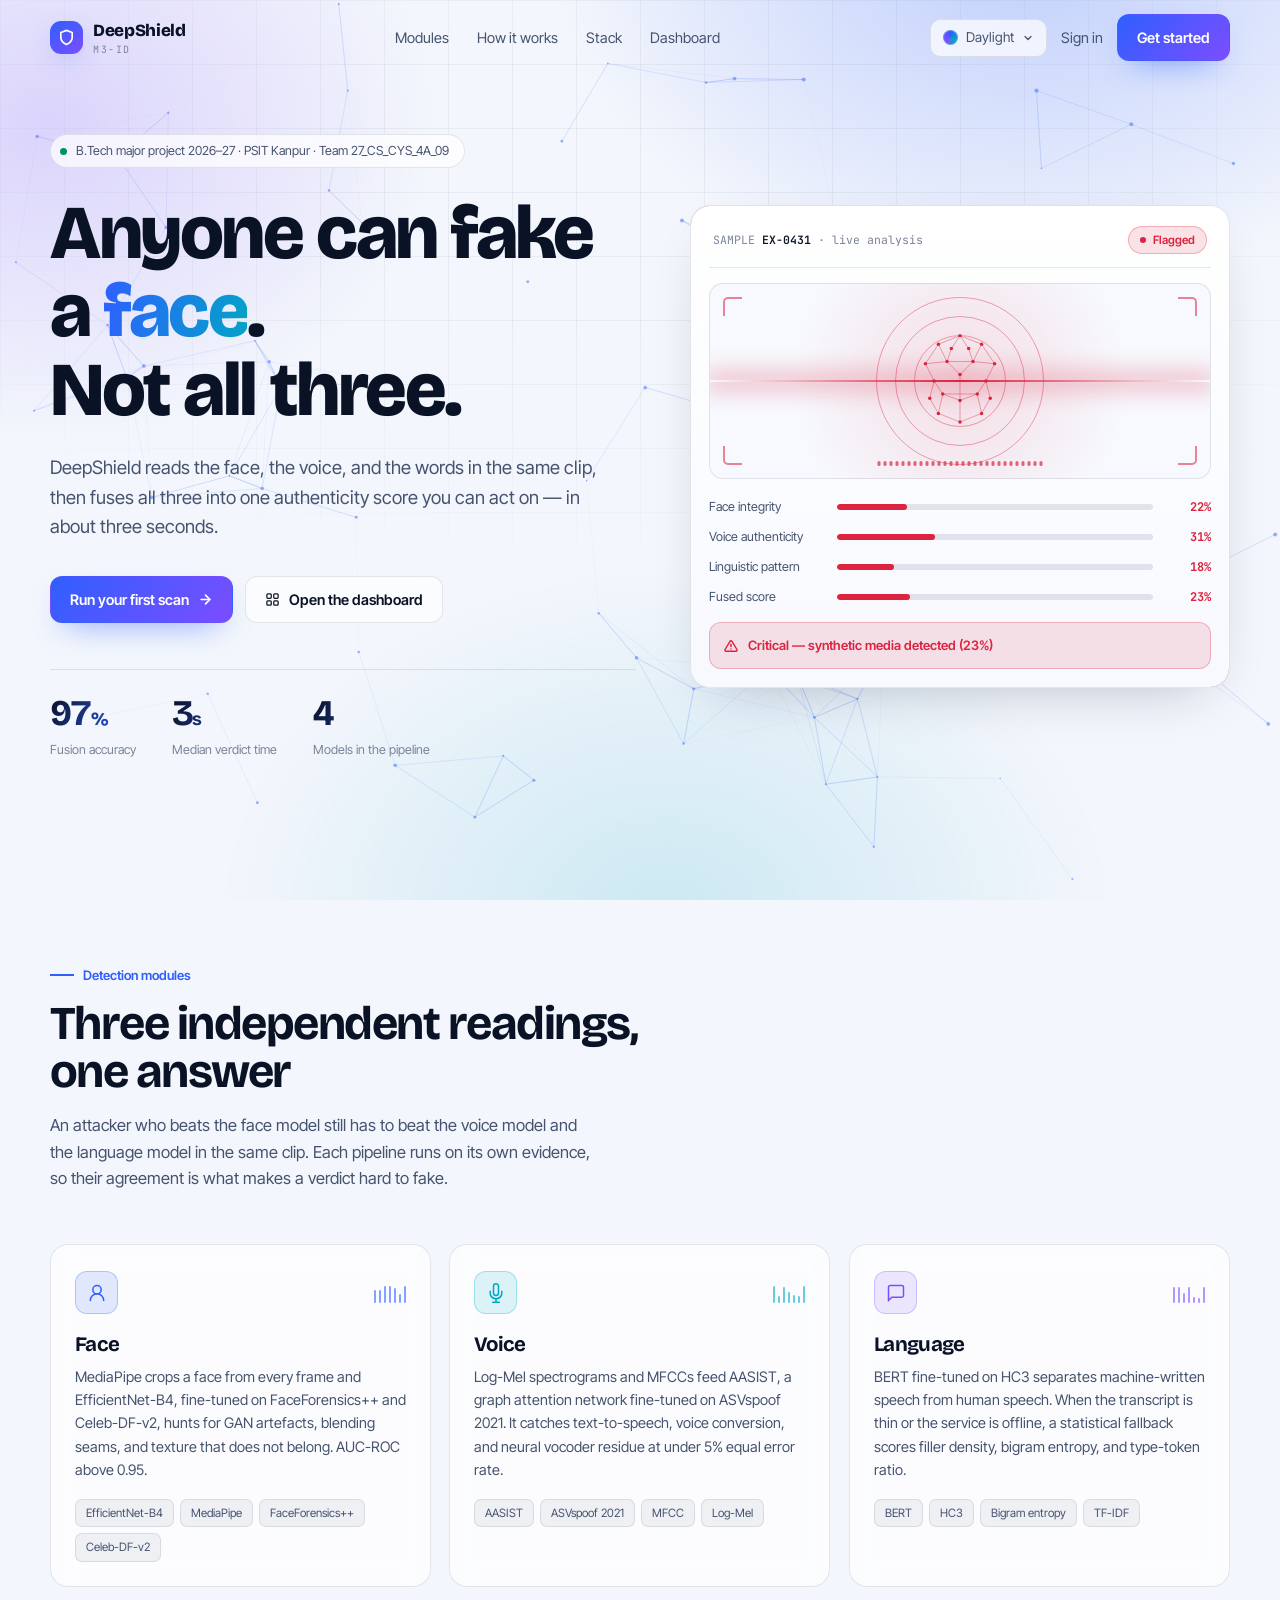
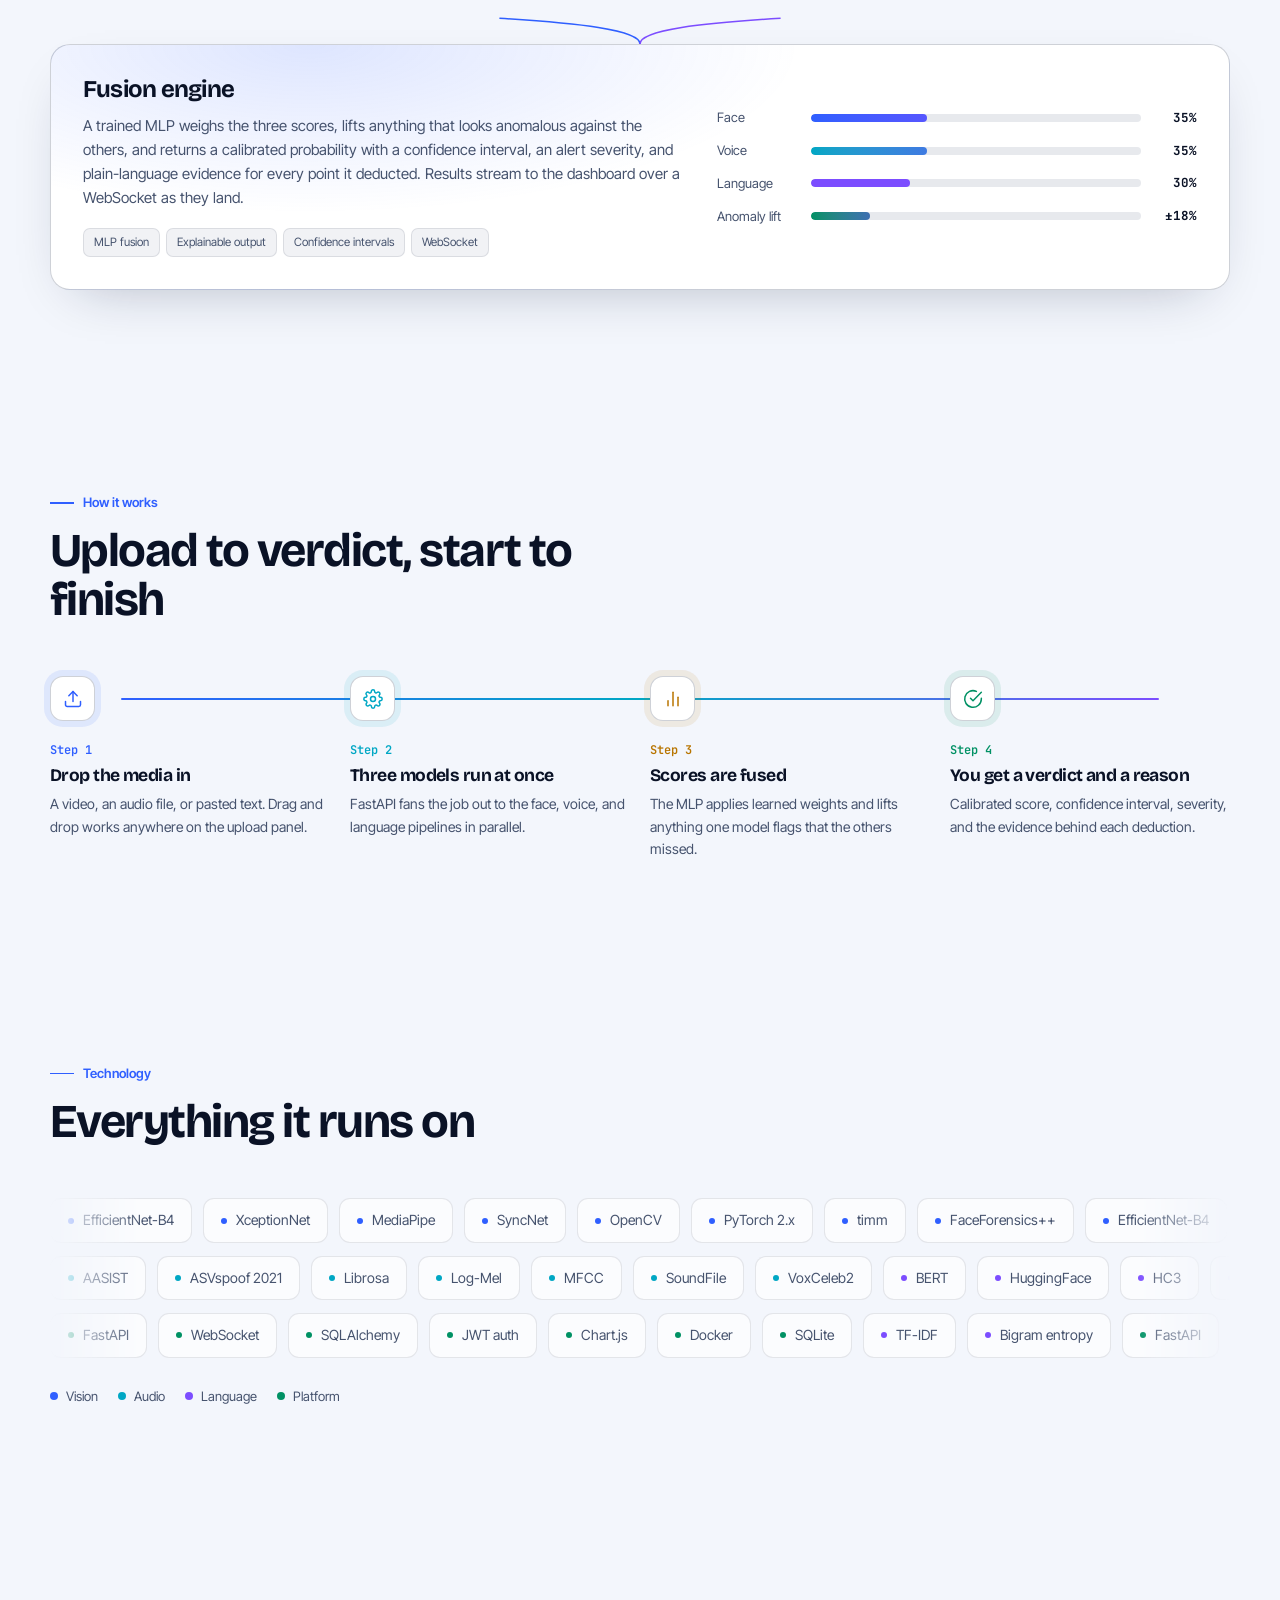
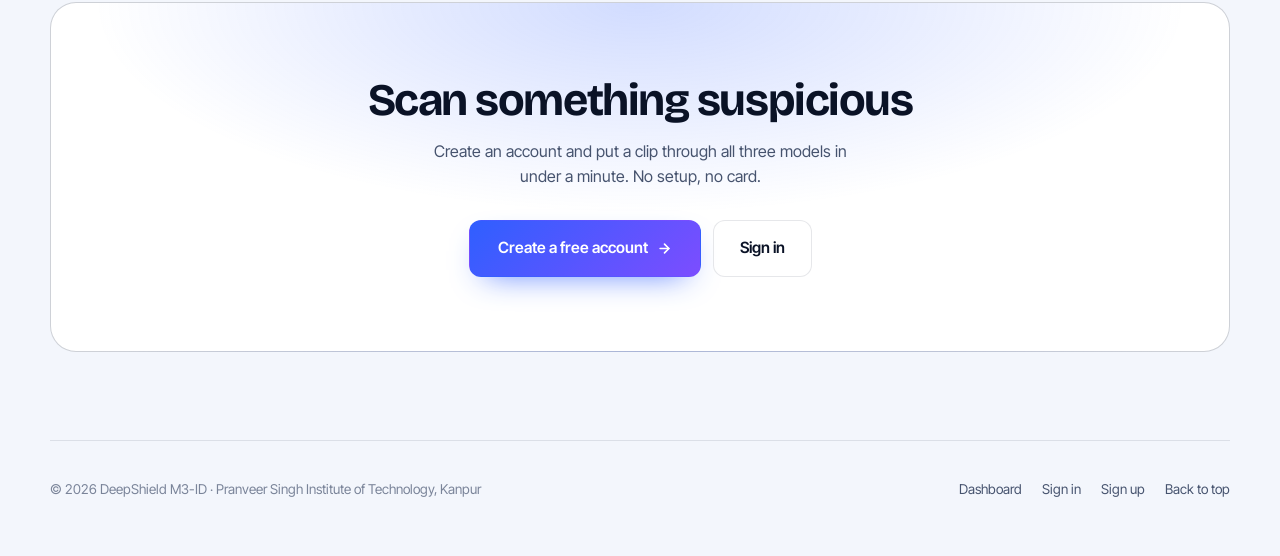
==== commit 8d5ba577: "Update index.html" ====
--- a/frontend/index.html
+++ b/frontend/index.html
@@ -1,506 +1,1311 @@
 <!DOCTYPE html>
-<html lang="en">
+<html lang="en" data-theme="midnight">
 
 <head>
   <meta charset="UTF-8" />
   <meta name="viewport" content="width=device-width, initial-scale=1.0" />
   <title>DeepShield M3-ID — Multi-Modal Identity Defender</title>
   <link rel="preconnect" href="https://fonts.googleapis.com" />
+  <link rel="preconnect" href="https://fonts.gstatic.com" crossorigin />
   <link
-    href="https://fonts.googleapis.com/css2?family=Inter:wght@300;400;500;600;700&family=JetBrains+Mono:wght@400;600&display=swap"
+    href="https://fonts.googleapis.com/css2?family=Bricolage+Grotesque:opsz,wght@12..96,500;12..96,700;12..96,800&family=Inter+Tight:wght@400;500;600&family=JetBrains+Mono:wght@400;500;700&display=swap"
     rel="stylesheet" />
-  <link rel="stylesheet" href="assets/css/design-system.css" />
-  <link rel="stylesheet" href="assets/css/landing.css" />
+
+  <style>
+    /* ══════════════════════════════════════════════════════════
+       THEMES — six complete palettes
+    ══════════════════════════════════════════════════════════ */
+    :root {
+      --r-sm: 10px; --r-md: 14px; --r-lg: 20px; --r-xl: 26px;
+      --ease: cubic-bezier(.2, .8, .2, 1);
+    }
+
+    [data-theme="midnight"] {
+      --bg: #04060e; --panel: #0a0f1c; --panel-2: #0e1526;
+      --line: rgba(140,175,255,.13); --line-2: rgba(140,175,255,.26);
+      --text: #e9efff; --text-2: #9dabc9; --text-3: #6a7896;
+      --a1: #5b8cff; --a2: #2ee6ff; --a3: #a586ff;
+      --alert: #ff4d64; --ok: #2fdca0; --warn: #ffb02e;
+      --grid: rgba(140,175,255,.06); --net: 91,140,255;
+      --shadow: 0 30px 80px -42px rgba(0,0,0,.95);
+      --sheen: rgba(255,255,255,.34);
+    }
+
+    [data-theme="nebula"] {
+      --bg: #0a0512; --panel: #150b22; --panel-2: #1b0f2c;
+      --line: rgba(220,160,255,.14); --line-2: rgba(220,160,255,.28);
+      --text: #f6eaff; --text-2: #bda3d4; --text-3: #8a6fa3;
+      --a1: #c264ff; --a2: #ff5fa8; --a3: #6f7bff;
+      --alert: #ff4d80; --ok: #3ce0b0; --warn: #ffc046;
+      --grid: rgba(220,160,255,.06); --net: 194,100,255;
+      --shadow: 0 30px 80px -42px rgba(20,0,40,.95);
+      --sheen: rgba(255,255,255,.34);
+    }
+
+    [data-theme="carbon"] {
+      --bg: #0b0b0c; --panel: #131315; --panel-2: #18181b;
+      --line: rgba(255,255,255,.10); --line-2: rgba(255,255,255,.22);
+      --text: #f4f4f5; --text-2: #a1a1aa; --text-3: #71717a;
+      --a1: #ff8a3d; --a2: #ffd166; --a3: #f45d5d;
+      --alert: #f4544c; --ok: #4ade80; --warn: #fbbf24;
+      --grid: rgba(255,255,255,.05); --net: 255,138,61;
+      --shadow: 0 30px 80px -42px rgba(0,0,0,.95);
+      --sheen: rgba(255,255,255,.4);
+    }
+
+    [data-theme="aurora"] {
+      --bg: #021411; --panel: #05201c; --panel-2: #072823;
+      --line: rgba(120,255,220,.14); --line-2: rgba(120,255,220,.28);
+      --text: #e6fff8; --text-2: #8fc4b7; --text-3: #5d968a;
+      --a1: #2ee6a8; --a2: #56d8ff; --a3: #b9ff5e;
+      --alert: #ff6b5e; --ok: #2ee6a8; --warn: #ffd166;
+      --grid: rgba(120,255,220,.06); --net: 46,230,168;
+      --shadow: 0 30px 80px -42px rgba(0,20,15,.95);
+      --sheen: rgba(255,255,255,.34);
+    }
+
+    [data-theme="daylight"] {
+      --bg: #f3f6fc; --panel: #ffffff; --panel-2: #f7f9fe;
+      --line: rgba(12,25,55,.10); --line-2: rgba(12,25,55,.20);
+      --text: #0a1226; --text-2: #46536e; --text-3: #7a8499;
+      --a1: #2f5fff; --a2: #00a7c4; --a3: #7c4dff;
+      --alert: #dc2440; --ok: #009164; --warn: #b87500;
+      --grid: rgba(12,25,55,.05); --net: 47,95,255;
+      --shadow: 0 20px 54px -28px rgba(12,25,55,.32);
+      --sheen: rgba(255,255,255,.7);
+    }
+
+    [data-theme="porcelain"] {
+      --bg: #f7f4f1; --panel: #fffdfb; --panel-2: #f9f6f3;
+      --line: rgba(60,40,30,.11); --line-2: rgba(60,40,30,.22);
+      --text: #1d1713; --text-2: #5d5148; --text-3: #8b7d72;
+      --a1: #b4532a; --a2: #2f7d72; --a3: #7a5bb0;
+      --alert: #c2342e; --ok: #2f7d55; --warn: #a76b06;
+      --grid: rgba(60,40,30,.05); --net: 180,83,42;
+      --shadow: 0 20px 54px -28px rgba(60,40,30,.28);
+      --sheen: rgba(255,255,255,.7);
+    }
+
+    /* ══════════════════════════════════════════════════════════
+       BASE
+    ══════════════════════════════════════════════════════════ */
+    * { box-sizing: border-box; }
+
+    html { -webkit-text-size-adjust: 100%; scroll-behavior: smooth; }
+
+    body {
+      margin: 0;
+      background: var(--bg);
+      color: var(--text);
+      font-family: "Inter Tight", ui-sans-serif, system-ui, -apple-system, "Segoe UI", Roboto, sans-serif;
+      font-size: 16px; line-height: 1.6;
+      -webkit-font-smoothing: antialiased;
+      overflow-x: hidden;
+      transition: background .5s ease, color .5s ease;
+    }
+
+    h1, h2, h3 {
+      font-family: "Bricolage Grotesque", "Inter Tight", sans-serif;
+      font-weight: 700; letter-spacing: -.032em; line-height: 1.03; margin: 0;
+    }
+
+    .mono { font-family: "JetBrains Mono", ui-monospace, SFMono-Regular, Menlo, monospace; font-variant-numeric: tabular-nums; }
+
+    a { color: inherit; text-decoration: none; }
+    :focus-visible { outline: 2px solid var(--a1); outline-offset: 3px; border-radius: 8px; }
+
+    .wrap { width: min(1180px, 100% - 44px); margin-inline: auto; }
+    section { position: relative; }
+
+    /* ── Backdrop layers ─────────────────────────────────────── */
+    #net {
+      position: fixed; inset: 0; z-index: -3;
+      width: 100%; height: 100%;
+      opacity: .85;
+    }
+
+    .aura {
+      position: fixed; inset: 0; z-index: -2; pointer-events: none;
+      background:
+        radial-gradient(760px 560px at 80% -6%, color-mix(in srgb, var(--a1) 26%, transparent), transparent 62%),
+        radial-gradient(640px 520px at 4% 14%, color-mix(in srgb, var(--a3) 20%, transparent), transparent 60%),
+        radial-gradient(720px 560px at 52% 102%, color-mix(in srgb, var(--a2) 16%, transparent), transparent 62%);
+      transition: background .5s ease;
+    }
+
+    .aura::after {
+      content: ""; position: absolute; inset: 0;
+      background-image: linear-gradient(var(--grid) 1px, transparent 1px), linear-gradient(90deg, var(--grid) 1px, transparent 1px);
+      background-size: 64px 64px;
+      mask-image: radial-gradient(ellipse 92% 58% at 50% 20%, #000 28%, transparent 80%);
+      -webkit-mask-image: radial-gradient(ellipse 92% 58% at 50% 20%, #000 28%, transparent 80%);
+    }
+
+    /* pointer halo */
+    .halo {
+      position: fixed; z-index: -1; pointer-events: none;
+      width: 460px; height: 460px; border-radius: 50%;
+      left: 0; top: 0; margin: -230px 0 0 -230px;
+      background: radial-gradient(circle, color-mix(in srgb, var(--a1) 16%, transparent), transparent 66%);
+      opacity: 0; transition: opacity .5s ease;
+    }
+
+    /* scroll progress */
+    .progress {
+      position: fixed; top: 0; left: 0; height: 2px; z-index: 90;
+      width: 0%;
+      background: linear-gradient(90deg, var(--a1), var(--a2), var(--a3));
+      box-shadow: 0 0 14px color-mix(in srgb, var(--a1) 60%, transparent);
+    }
+
+    /* ══════════════════════════════════════════════════════════
+       NAV
+    ══════════════════════════════════════════════════════════ */
+    .nav {
+      position: sticky; top: 0; z-index: 70;
+      display: flex; align-items: center; justify-content: space-between; gap: 18px;
+      padding: 14px 0; border-bottom: 1px solid transparent;
+      transition: background .35s, border-color .35s, backdrop-filter .35s;
+    }
+
+    .nav.scrolled {
+      background: color-mix(in srgb, var(--bg) 76%, transparent);
+      backdrop-filter: blur(18px) saturate(160%);
+      -webkit-backdrop-filter: blur(18px) saturate(160%);
+      border-bottom-color: var(--line);
+    }
+
+    .brand { display: inline-flex; align-items: center; gap: 10px; }
+
+    .brand-mark {
+      width: 33px; height: 33px; display: grid; place-items: center;
+      border-radius: 11px; color: #fff;
+      background: linear-gradient(145deg, var(--a1), var(--a3));
+      box-shadow: 0 8px 26px -10px color-mix(in srgb, var(--a1) 70%, transparent);
+      position: relative; overflow: hidden;
+    }
+
+    .brand-mark::after {
+      content: ""; position: absolute; inset: 0;
+      background: linear-gradient(115deg, transparent 38%, var(--sheen) 50%, transparent 62%);
+      transform: translateX(-130%);
+      animation: sheen 5.5s ease-in-out infinite;
+    }
+
+    @keyframes sheen { 0%, 62% { transform: translateX(-130%); } 88%, 100% { transform: translateX(130%); } }
+
+    .brand-name { font-family: "Bricolage Grotesque", sans-serif; font-weight: 800; font-size: 17px; letter-spacing: -.02em; display: block; }
+    .brand-sub { display: block; font-size: 10px; letter-spacing: .16em; color: var(--text-3); margin-top: -2px; }
+
+    .nav-links { display: flex; gap: 2px; }
+
+    .nav-link { position: relative; padding: 7px 13px; font-size: 14.5px; color: var(--text-2); transition: color .2s; }
+    .nav-link::after {
+      content: ""; position: absolute; left: 13px; right: 13px; bottom: 2px; height: 1.5px;
+      background: linear-gradient(90deg, var(--a1), var(--a2));
+      transform: scaleX(0); transform-origin: left; transition: transform .35s var(--ease);
+    }
+    .nav-link:hover { color: var(--text); }
+    .nav-link:hover::after { transform: scaleX(1); }
+
+    .nav-actions { display: flex; align-items: center; gap: 10px; }
+
+    /* ── Theme picker ────────────────────────────────────────── */
+    .picker { position: relative; }
+
+    .picker-btn {
+      display: inline-flex; align-items: center; gap: 8px;
+      height: 38px; padding: 0 12px;
+      border-radius: var(--r-sm); cursor: pointer;
+      border: 1px solid var(--line); background: color-mix(in srgb, var(--panel) 70%, transparent);
+      color: var(--text-2); font: inherit; font-size: 13.5px;
+      backdrop-filter: blur(8px);
+      transition: color .2s, border-color .2s, transform .2s;
+    }
+    .picker-btn:hover { color: var(--text); border-color: var(--line-2); transform: translateY(-1px); }
+
+    .swatch {
+      width: 15px; height: 15px; border-radius: 50%;
+      background: conic-gradient(var(--a1), var(--a2), var(--a3), var(--a1));
+      box-shadow: inset 0 0 0 1px rgba(255,255,255,.25);
+    }
+
+    .picker-chev { transition: transform .3s var(--ease); }
+    .picker[data-open="1"] .picker-chev { transform: rotate(180deg); }
+
+    .picker-menu {
+      position: absolute; right: 0; top: calc(100% + 10px);
+      width: 224px; padding: 7px;
+      border-radius: var(--r-md);
+      border: 1px solid var(--line-2);
+      background: color-mix(in srgb, var(--panel) 94%, transparent);
+      backdrop-filter: blur(20px) saturate(160%);
+      -webkit-backdrop-filter: blur(20px) saturate(160%);
+      box-shadow: var(--shadow);
+      opacity: 0; transform: translateY(-8px) scale(.97); pointer-events: none;
+      transition: opacity .24s var(--ease), transform .24s var(--ease);
+      z-index: 80;
+    }
+    .picker[data-open="1"] .picker-menu { opacity: 1; transform: none; pointer-events: auto; }
+
+    .picker-title { font-size: 11px; letter-spacing: .08em; color: var(--text-3); padding: 7px 10px 8px; }
+
+    .theme-opt {
+      display: flex; align-items: center; gap: 10px; width: 100%;
+      padding: 9px 10px; border: 0; border-radius: var(--r-sm);
+      background: transparent; color: var(--text-2); font: inherit; font-size: 14px;
+      cursor: pointer; text-align: left;
+      transition: background .18s, color .18s;
+    }
+    .theme-opt:hover { background: color-mix(in srgb, var(--text-3) 14%, transparent); color: var(--text); }
+    .theme-opt[aria-selected="true"] { color: var(--text); }
+    .theme-opt .dots { display: flex; gap: 3px; }
+    .theme-opt .dots i { width: 9px; height: 9px; border-radius: 50%; box-shadow: inset 0 0 0 1px rgba(128,128,128,.28); }
+    .theme-opt .tick { margin-left: auto; opacity: 0; transition: opacity .18s; color: var(--a1); }
+    .theme-opt[aria-selected="true"] .tick { opacity: 1; }
+
+    /* ── Buttons ─────────────────────────────────────────────── */
+    .btn {
+      display: inline-flex; align-items: center; gap: 9px;
+      padding: 11px 19px; border-radius: 12px; border: 1px solid transparent;
+      font-size: 14.5px; font-weight: 600; cursor: pointer; position: relative; overflow: hidden;
+      transition: transform .18s var(--ease), box-shadow .25s, border-color .2s;
+      will-change: transform;
+    }
+
+    .btn-primary {
+      color: #fff; background: linear-gradient(135deg, var(--a1), var(--a3));
+      box-shadow: 0 12px 32px -16px color-mix(in srgb, var(--a1) 90%, transparent);
+    }
+    .btn-primary::after {
+      content: ""; position: absolute; inset: 0;
+      background: linear-gradient(112deg, transparent 36%, var(--sheen) 50%, transparent 64%);
+      transform: translateX(-130%); transition: transform .75s ease;
+    }
+    .btn-primary:hover::after { transform: translateX(130%); }
+    .btn-primary:hover { box-shadow: 0 20px 44px -18px color-mix(in srgb, var(--a1) 90%, transparent); }
+
+    .btn-ghost {
+      color: var(--text); border-color: var(--line);
+      background: color-mix(in srgb, var(--panel) 66%, transparent);
+      backdrop-filter: blur(10px);
+    }
+    .btn-ghost:hover { border-color: var(--line-2); }
+
+    .nav-signin { font-size: 14.5px; color: var(--text-2); padding: 8px 4px; transition: color .2s; }
+    .nav-signin:hover { color: var(--text); }
+
+    /* ══════════════════════════════════════════════════════════
+       HERO
+    ══════════════════════════════════════════════════════════ */
+    .hero { padding: 58px 0 100px; }
+    .hero-grid { display: grid; grid-template-columns: minmax(0, 1.04fr) minmax(0, .96fr); gap: 54px; align-items: center; }
+
+    .tagline {
+      display: inline-flex; align-items: center; gap: 9px;
+      font-size: 12.5px; color: var(--text-2);
+      padding: 6px 15px 6px 9px; margin-bottom: 26px;
+      border: 1px solid var(--line); border-radius: 999px;
+      background: color-mix(in srgb, var(--panel) 72%, transparent);
+      backdrop-filter: blur(8px);
+    }
+
+    .pulse { width: 7px; height: 7px; border-radius: 50%; background: var(--ok); animation: pulse 2.4s ease-out infinite; }
+    @keyframes pulse {
+      0% { box-shadow: 0 0 0 0 color-mix(in srgb, var(--ok) 55%, transparent); }
+      70% { box-shadow: 0 0 0 10px transparent; }
+      100% { box-shadow: 0 0 0 0 transparent; }
+    }
+
+    .hero h1 { font-size: clamp(40px, 6.2vw, 76px); font-weight: 800; max-width: 14ch; }
+    .hero h1 .line { display: block; overflow: hidden; }
+    .hero h1 .line > span { display: block; transform: translateY(105%); animation: liftIn .95s cubic-bezier(.22,.9,.24,1) forwards; }
+    .hero h1 .line:nth-child(2) > span { animation-delay: .1s; }
+    .hero h1 .line:nth-child(3) > span { animation-delay: .2s; }
+    @keyframes liftIn { to { transform: none; } }
+
+    .decrypt {
+      background: linear-gradient(100deg, var(--a1), var(--a2), var(--a3));
+      background-size: 220% 100%;
+      -webkit-background-clip: text; background-clip: text; color: transparent;
+      animation: hueShift 7s ease-in-out infinite;
+    }
+    @keyframes hueShift { 0%, 100% { background-position: 0% 50%; } 50% { background-position: 100% 50%; } }
+
+    .hero-lead { margin: 24px 0 0; font-size: clamp(16px, 1.5vw, 18.5px); color: var(--text-2); max-width: 52ch; }
+    .hero-actions { display: flex; flex-wrap: wrap; gap: 12px; margin-top: 34px; }
+
+    .metrics { display: flex; flex-wrap: wrap; gap: 36px; margin-top: 46px; padding-top: 26px; border-top: 1px solid var(--line); }
+    .metric-val {
+      font-family: "Bricolage Grotesque", sans-serif; font-weight: 700; font-size: 36px;
+      letter-spacing: -.045em; line-height: 1;
+      background: linear-gradient(115deg, var(--text), var(--a1));
+      -webkit-background-clip: text; background-clip: text; color: transparent;
+    }
+    .metric-val small { font-size: 18px; }
+    .metric-label { font-size: 12.5px; color: var(--text-3); margin-top: 8px; }
+
+    /* ── Scanner ─────────────────────────────────────────────── */
+    .scanner {
+      position: relative; padding: 18px; border-radius: var(--r-lg);
+      border: 1px solid var(--line); box-shadow: var(--shadow);
+      background: linear-gradient(180deg, var(--panel), var(--panel-2));
+      overflow: hidden; will-change: transform;
+      transition: transform .5s var(--ease);
+    }
+
+    .scanner::before {
+      content: ""; position: absolute; inset: -1px; border-radius: var(--r-lg); padding: 1px;
+      background: linear-gradient(140deg, var(--sig, var(--a1)), transparent 42%, transparent 58%, var(--sig, var(--a3)));
+      -webkit-mask: linear-gradient(#000 0 0) content-box, linear-gradient(#000 0 0);
+      -webkit-mask-composite: xor; mask-composite: exclude;
+      opacity: .6; pointer-events: none; transition: background .7s ease;
+    }
+
+    .sc-head { display: flex; align-items: center; justify-content: space-between; gap: 10px; padding: 2px 4px 13px; border-bottom: 1px solid var(--line); }
+    .sc-id { font-size: 11.5px; color: var(--text-3); }
+    .sc-id b { color: var(--text); font-weight: 600; }
+
+    .status {
+      display: inline-flex; align-items: center; gap: 7px;
+      font-size: 11.5px; font-weight: 600; padding: 4px 11px; border-radius: 999px;
+      color: var(--sig, var(--a1));
+      background: color-mix(in srgb, var(--sig, var(--a1)) 13%, transparent);
+      border: 1px solid color-mix(in srgb, var(--sig, var(--a1)) 28%, transparent);
+      transition: color .5s, background .5s, border-color .5s;
+    }
+    .status i { width: 6px; height: 6px; border-radius: 50%; background: currentColor; animation: blink 1.3s ease-in-out infinite; }
+    @keyframes blink { 0%, 100% { opacity: 1; } 50% { opacity: .2; } }
+
+    .stage {
+      position: relative; height: 196px; margin: 15px 0; border-radius: var(--r-md);
+      border: 1px solid var(--line); overflow: hidden; display: grid; place-items: center;
+      background: radial-gradient(circle at 50% 50%, color-mix(in srgb, var(--sig, var(--a1)) 13%, transparent), transparent 62%), var(--panel-2);
+      transition: background .7s ease;
+    }
+
+    .ring { position: absolute; border-radius: 50%; border: 1px solid color-mix(in srgb, var(--sig, var(--a1)) 42%, transparent); transition: border-color .6s; }
+    .ring:nth-of-type(1) { width: 92px; height: 92px; animation: ringOut 3.6s ease-out infinite; }
+    .ring:nth-of-type(2) { width: 130px; height: 130px; animation: ringOut 3.6s ease-out .6s infinite; }
+    .ring:nth-of-type(3) { width: 168px; height: 168px; animation: ringOut 3.6s ease-out 1.2s infinite; }
+    @keyframes ringOut { 0% { transform: scale(.8); opacity: 0; } 32% { opacity: .9; } 100% { transform: scale(1.14); opacity: 0; } }
+
+    .mesh-face { position: relative; z-index: 3; width: 108px; height: 108px; color: var(--sig, var(--a1)); transition: color .6s; }
+    .mesh-face svg { width: 100%; height: 100%; overflow: visible; }
+    .mesh-face .edge { stroke: currentColor; stroke-width: .8; opacity: .45; }
+    .mesh-face .node { fill: currentColor; }
+    .mesh-face .node.live { animation: nodeFlick 2.6s ease-in-out infinite; }
+    @keyframes nodeFlick { 0%, 100% { opacity: .35; r: 1.4; } 50% { opacity: 1; r: 2.3; } }
+
+    .beam {
+      position: absolute; left: 0; right: 0; height: 2px; z-index: 4;
+      background: linear-gradient(90deg, transparent, var(--sig, var(--a1)), transparent);
+      box-shadow: 0 0 24px 5px color-mix(in srgb, var(--sig, var(--a1)) 45%, transparent);
+      animation: beamRun 2.9s cubic-bezier(.45,0,.55,1) infinite;
+    }
+    @keyframes beamRun { 0% { top: 5%; opacity: 0; } 12% { opacity: 1; } 88% { opacity: 1; } 100% { top: 95%; opacity: 0; } }
+
+    .bracket { position: absolute; width: 19px; height: 19px; border: 2px solid color-mix(in srgb, var(--sig, var(--a1)) 55%, transparent); transition: border-color .6s; }
+    .bracket.tl { top: 13px; left: 13px; border-right: 0; border-bottom: 0; border-radius: 5px 0 0 0; }
+    .bracket.tr { top: 13px; right: 13px; border-left: 0; border-bottom: 0; border-radius: 0 5px 0 0; }
+    .bracket.bl { bottom: 13px; left: 13px; border-right: 0; border-top: 0; border-radius: 0 0 0 5px; }
+    .bracket.br { bottom: 13px; right: 13px; border-left: 0; border-top: 0; border-radius: 0 0 5px 0; }
+
+    .spectro { position: absolute; bottom: 12px; left: 50%; transform: translateX(-50%); display: flex; align-items: flex-end; gap: 3px; height: 28px; z-index: 2; }
+    .spectro i {
+      width: 3px; border-radius: 2px; height: 5px;
+      background: color-mix(in srgb, var(--sig, var(--a1)) 70%, transparent);
+      animation: bar 1.1s ease-in-out infinite; transition: background .6s;
+    }
+    @keyframes bar { 0%, 100% { height: 4px; opacity: .4; } 50% { height: 25px; opacity: 1; } }
+
+    .readouts { display: grid; gap: 10px; padding-top: 3px; }
+    .readout { display: grid; grid-template-columns: 116px 1fr 46px; align-items: center; gap: 12px; font-size: 12.5px; }
+    .readout > span:first-child { color: var(--text-2); }
+    .track { height: 6px; border-radius: 999px; background: color-mix(in srgb, var(--text-3) 20%, transparent); overflow: hidden; }
+    .fill { height: 100%; width: 0; border-radius: 999px; transition: width 1.15s var(--ease), background .6s; }
+    .readout .val { text-align: right; font-size: 12px; font-weight: 700; }
+
+    .verdict {
+      margin-top: 15px; display: flex; align-items: center; gap: 10px;
+      padding: 12px 14px; border-radius: 12px; font-size: 13px; font-weight: 600;
+      color: var(--sig, var(--a1));
+      background: color-mix(in srgb, var(--sig, var(--a1)) 12%, transparent);
+      border: 1px solid color-mix(in srgb, var(--sig, var(--a1)) 28%, transparent);
+      transition: color .5s, background .5s, border-color .5s;
+    }
+    .verdict span { transition: opacity .3s; }
+
+    /* ══════════════════════════════════════════════════════════
+       SECTIONS
+    ══════════════════════════════════════════════════════════ */
+    .sec { padding: 98px 0; }
+    .sec-head { max-width: 640px; margin-bottom: 52px; }
+    .kicker { display: inline-flex; align-items: center; gap: 9px; font-size: 13px; font-weight: 600; color: var(--a1); margin-bottom: 14px; }
+    .kicker::before { content: ""; width: 24px; height: 1.5px; background: currentColor; }
+    .sec-head h2 { font-size: clamp(30px, 4.2vw, 47px); }
+    .sec-head p { color: var(--text-2); margin: 16px 0 0; font-size: 16.5px; max-width: 54ch; }
+
+    /* ── Modules ─────────────────────────────────────────────── */
+    .modules { display: grid; grid-template-columns: repeat(3, minmax(0, 1fr)); gap: 18px; perspective: 1400px; }
+
+    .module {
+      position: relative; padding: 26px 24px 24px; border-radius: 18px;
+      border: 1px solid var(--line); overflow: hidden;
+      background: color-mix(in srgb, var(--panel) 70%, transparent);
+      backdrop-filter: blur(12px);
+      transform-style: preserve-3d; will-change: transform;
+      transition: border-color .3s, transform .35s var(--ease), box-shadow .35s;
+    }
+    .module::before {
+      content: ""; position: absolute; inset: 0; opacity: 0; pointer-events: none; transition: opacity .3s;
+      background: radial-gradient(340px circle at var(--mx, 50%) var(--my, 0%), color-mix(in srgb, var(--hue) 18%, transparent), transparent 60%);
+    }
+    .module:hover { border-color: color-mix(in srgb, var(--hue) 48%, transparent); box-shadow: var(--shadow); }
+    .module:hover::before { opacity: 1; }
+
+    .module-top { display: flex; align-items: center; justify-content: space-between; margin-bottom: 20px; }
+    .module-icon {
+      width: 43px; height: 43px; display: grid; place-items: center; border-radius: 12px;
+      color: var(--hue);
+      background: color-mix(in srgb, var(--hue) 13%, transparent);
+      border: 1px solid color-mix(in srgb, var(--hue) 28%, transparent);
+    }
+    .sig { display: flex; align-items: flex-end; gap: 2.5px; height: 20px; }
+    .sig i { width: 2.5px; border-radius: 2px; background: color-mix(in srgb, var(--hue) 58%, transparent); animation: bar 1.4s ease-in-out infinite; }
+
+    .module h3 { font-size: 20.5px; margin-bottom: 10px; }
+    .module p { color: var(--text-2); font-size: 14.5px; margin: 0 0 18px; }
+
+    .chips { display: flex; flex-wrap: wrap; gap: 6px; }
+    .chip {
+      font-size: 11.5px; padding: 4px 10px; border-radius: 7px;
+      color: var(--text-2); border: 1px solid var(--line);
+      background: color-mix(in srgb, var(--text-3) 10%, transparent);
+      transition: color .2s, border-color .2s;
+    }
+    .chip:hover { color: var(--text); border-color: var(--line-2); }
+
+    .converge { display: block; width: 100%; height: 58px; }
+    .converge path { fill: none; stroke-width: 1.5; stroke-dasharray: 220; stroke-dashoffset: 220; }
+    .in .converge path { animation: draw 1.2s ease forwards; }
+    .in .converge path:nth-child(2) { animation-delay: .12s; }
+    .in .converge path:nth-child(3) { animation-delay: .24s; }
+    @keyframes draw { to { stroke-dashoffset: 0; } }
+
+    .fusion {
+      display: grid; grid-template-columns: minmax(0, 1.25fr) minmax(0, 1fr); gap: 34px; align-items: center;
+      padding: 32px; border-radius: var(--r-lg); border: 1px solid var(--line-2); box-shadow: var(--shadow);
+      background: radial-gradient(700px 240px at 22% 0%, color-mix(in srgb, var(--a1) 16%, transparent), transparent 70%), var(--panel);
+    }
+    .fusion h3 { font-size: 24px; margin-bottom: 12px; }
+    .fusion p { color: var(--text-2); font-size: 15px; margin: 0 0 18px; }
+    .weights { display: grid; gap: 12px; }
+    .weight { display: grid; grid-template-columns: 82px 1fr 44px; align-items: center; gap: 12px; font-size: 13px; }
+    .weight > span:first-child { color: var(--text-2); }
+    .weight .val { text-align: right; font-size: 12.5px; font-weight: 700; }
+    .wbar { height: 8px; border-radius: 999px; background: color-mix(in srgb, var(--text-3) 18%, transparent); overflow: hidden; }
+    .wbar i { display: block; height: 100%; width: 0; border-radius: 999px; background: linear-gradient(90deg, var(--hue), color-mix(in srgb, var(--hue) 50%, var(--a3))); transition: width 1.4s var(--ease); }
+
+    /* ── Pipeline ────────────────────────────────────────────── */
+    .pipeline { position: relative; display: grid; grid-template-columns: repeat(4, 1fr); gap: 20px; }
+    .rail { position: absolute; top: 22px; left: 6%; right: 6%; height: 2px; background: var(--line); border-radius: 2px; overflow: hidden; }
+    .rail i { display: block; height: 100%; width: 0; background: linear-gradient(90deg, var(--a1), var(--a2), var(--a3)); transition: width 1.7s cubic-bezier(.3,.7,.2,1); }
+    .in .rail i { width: 100%; }
+
+    .step-node {
+      width: 45px; height: 45px; display: grid; place-items: center; border-radius: 13px;
+      background: var(--panel); border: 1px solid var(--line-2); color: var(--hue);
+      margin-bottom: 20px; position: relative; z-index: 2;
+      transition: box-shadow .5s, transform .4s var(--ease);
+    }
+    .in .step-node { box-shadow: 0 0 0 6px color-mix(in srgb, var(--hue) 10%, transparent); }
+    .step:hover .step-node { transform: translateY(-3px) scale(1.04); }
+    .step-idx { font-size: 12px; font-weight: 600; color: var(--hue); margin-bottom: 7px; }
+    .step h3 { font-size: 17.5px; margin-bottom: 8px; }
+    .step p { font-size: 14px; color: var(--text-2); margin: 0; }
+
+    /* ── Stack marquee ───────────────────────────────────────── */
+    .rows { display: grid; gap: 13px; }
+    .marquee {
+      overflow: hidden;
+      mask-image: linear-gradient(90deg, transparent, #000 8%, #000 92%, transparent);
+      -webkit-mask-image: linear-gradient(90deg, transparent, #000 8%, #000 92%, transparent);
+    }
+    .track2 { display: flex; gap: 11px; width: max-content; animation: slide 44s linear infinite; }
+    .marquee.rev .track2 { animation-direction: reverse; }
+    .marquee:hover .track2 { animation-play-state: paused; }
+    @keyframes slide { to { transform: translateX(-50%); } }
+
+    .tech {
+      display: inline-flex; align-items: center; gap: 9px; white-space: nowrap;
+      font-size: 14px; padding: 10px 17px; border-radius: 11px;
+      color: var(--text-2); border: 1px solid var(--line);
+      background: color-mix(in srgb, var(--panel) 68%, transparent);
+      transition: color .2s, border-color .2s, transform .2s;
+    }
+    .tech:hover { color: var(--text); border-color: var(--line-2); transform: translateY(-2px); }
+    .tech i { width: 6px; height: 6px; border-radius: 50%; background: var(--hue); }
+
+    .legend { display: flex; flex-wrap: wrap; gap: 20px; margin-top: 28px; font-size: 13px; color: var(--text-2); }
+    .legend span { display: inline-flex; align-items: center; gap: 8px; }
+    .legend i { width: 8px; height: 8px; border-radius: 50%; background: var(--hue); }
+
+    /* ── CTA / footer ────────────────────────────────────────── */
+    .cta {
+      position: relative; overflow: hidden; text-align: center;
+      padding: 74px 40px; border-radius: var(--r-xl); border: 1px solid var(--line-2);
+      background: radial-gradient(780px 300px at 50% 0%, color-mix(in srgb, var(--a1) 22%, transparent), transparent 70%), var(--panel);
+    }
+    .cta h2 { font-size: clamp(28px, 4vw, 45px); margin-bottom: 15px; }
+    .cta p { color: var(--text-2); max-width: 48ch; margin: 0 auto 30px; }
+    .cta-actions { display: flex; gap: 12px; justify-content: center; flex-wrap: wrap; }
+
+    footer {
+      margin-top: 88px; padding: 38px 0 56px; border-top: 1px solid var(--line);
+      display: flex; flex-wrap: wrap; gap: 16px; align-items: center; justify-content: space-between;
+      font-size: 13.5px; color: var(--text-3);
+    }
+    .flinks { display: flex; flex-wrap: wrap; gap: 20px; }
+    .flinks a { color: var(--text-2); transition: color .2s; }
+    .flinks a:hover { color: var(--a1); }
+
+    /* ── Reveal ──────────────────────────────────────────────── */
+    .rev { opacity: 0; transform: translateY(20px); transition: opacity .75s ease, transform .75s var(--ease); }
+    .rev.in { opacity: 1; transform: none; }
+    .rev[data-d="1"] { transition-delay: .09s; }
+    .rev[data-d="2"] { transition-delay: .18s; }
+    .rev[data-d="3"] { transition-delay: .27s; }
+
+    /* ── Responsive ──────────────────────────────────────────── */
+    @media (max-width: 1024px) {
+      .hero-grid { grid-template-columns: 1fr; gap: 44px; }
+      .hero h1 { max-width: none; }
+      .modules { grid-template-columns: 1fr; }
+      .converge { display: none; }
+      .fusion { grid-template-columns: 1fr; gap: 24px; }
+      .pipeline { grid-template-columns: repeat(2, 1fr); gap: 34px 20px; }
+      .rail { display: none; }
+      .nav-links { display: none; }
+      .halo { display: none; }
+    }
+
+    @media (max-width: 640px) {
+      .wrap { width: calc(100% - 32px); }
+      .sec { padding: 66px 0; }
+      .pipeline { grid-template-columns: 1fr; gap: 28px; }
+      .metrics { gap: 24px; }
+      .readout { grid-template-columns: 92px 1fr 40px; gap: 9px; font-size: 11.5px; }
+      .cta { padding: 52px 22px; border-radius: 20px; }
+      .brand-sub, .picker-btn span.lbl { display: none; }
+      .picker-menu { width: 208px; }
+      footer { justify-content: center; text-align: center; }
+    }
+
+    @media (prefers-reduced-motion: reduce) {
+      html { scroll-behavior: auto; }
+      *, *::before, *::after { animation-duration: .001ms !important; animation-iteration-count: 1 !important; transition-duration: .001ms !important; }
+      .rev { opacity: 1; transform: none; }
+      .hero h1 .line > span { transform: none; }
+      #net { display: none; }
+    }
+  </style>
 </head>
 
 <body>
-
-  <!-- ── NAVBAR ─────────────────────────────────────────────────── -->
-  <nav class="landing-nav" id="landing-nav">
-    <a href="#" class="nav-brand-wrap">
-      <div class="nav-brand-mark">
-        <svg width="18" height="18" viewBox="0 0 24 24" fill="none" stroke="currentColor" stroke-width="2.5"
-          stroke-linecap="round">
-          <path d="M12 22s8-4 8-10V5l-8-3-8 3v7c0 6 8 10 8 10z" />
-        </svg>
+  <canvas id="net" aria-hidden="true"></canvas>
+  <div class="aura"></div>
+  <div class="halo" id="halo"></div>
+  <div class="progress" id="progress"></div>
+
+  <!-- ══ NAV ══════════════════════════════════════════════ -->
+  <div class="wrap">
+    <nav class="nav" id="nav">
+      <a href="#top" class="brand">
+        <span class="brand-mark">
+          <svg width="17" height="17" viewBox="0 0 24 24" fill="none" stroke="currentColor" stroke-width="2.4" stroke-linecap="round" stroke-linejoin="round">
+            <path d="M12 22s8-4 8-10V5l-8-3-8 3v7c0 6 8 10 8 10z" />
+          </svg>
+        </span>
+        <span>
+          <span class="brand-name">DeepShield</span>
+          <span class="brand-sub mono">M3-ID</span>
+        </span>
+      </a>
+
+      <div class="nav-links">
+        <a href="#modules" class="nav-link">Modules</a>
+        <a href="#pipeline" class="nav-link">How it works</a>
+        <a href="#stack" class="nav-link">Stack</a>
+        <a href="pages/dashboard.html" class="nav-link">Dashboard</a>
       </div>
-      <span class="nav-brand-text">Deep<span>Shield</span></span>
-    </a>
-
-    <div class="nav-links-wrap">
-      <a href="#features" class="nav-link">Features</a>
-      <a href="#pipeline" class="nav-link">How It Works</a>
-      <a href="#tech" class="nav-link">Technology</a>
-      <a href="pages/dashboard.html" class="nav-link">Dashboard</a>
-    </div>
-
-    <div class="nav-actions">
-      <!-- Theme switcher -->
-      <div class="theme-switcher">
-        <button class="theme-trigger" id="themeBtn" type="button" aria-haspopup="listbox" aria-expanded="false"
-          aria-controls="nav-theme-menu" onclick="toggleThemeMenu('nav-theme-menu')">
-          <span class="theme-trigger-icon" aria-hidden="true">
-            <svg width="15" height="15" viewBox="0 0 24 24" fill="none" stroke="currentColor" stroke-width="2"
-              stroke-linecap="round">
-              <circle cx="12" cy="12" r="10" />
-              <path d="M12 2a10 10 0 010 20V2z" fill="currentColor" opacity=".15" />
+
+      <div class="nav-actions">
+        <div class="picker" id="picker" data-open="0">
+          <button class="picker-btn" id="pickerBtn" type="button" aria-haspopup="listbox" aria-expanded="false" aria-controls="themeMenu">
+            <span class="swatch"></span>
+            <span class="lbl" id="themeLabel">Midnight</span>
+            <svg class="picker-chev" width="12" height="12" viewBox="0 0 24 24" fill="none" stroke="currentColor" stroke-width="2.6" stroke-linecap="round" stroke-linejoin="round">
+              <polyline points="6 9 12 15 18 9" />
             </svg>
-          </span>
-          <span class="theme-trigger-label">Theme</span>
-          <svg class="theme-trigger-chevron" width="12" height="12" viewBox="0 0 24 24" fill="none"
-            stroke="currentColor" stroke-width="2.5" stroke-linecap="round" stroke-linejoin="round" aria-hidden="true">
-            <polyline points="6 9 12 15 18 9" />
-          </svg>
-        </button>
-        <div class="theme-menu" id="nav-theme-menu" role="listbox" aria-label="Select theme">
-          <div class="theme-menu-label">Appearance</div>
-          <div id="nav-theme-menu-items"></div>
-        </div>
+          </button>
+          <div class="picker-menu" id="themeMenu" role="listbox" aria-label="Colour theme"></div>
+        </div>
+        <a href="pages/login.html" class="nav-signin">Sign in</a>
+        <a href="pages/signup.html" class="btn btn-primary" data-magnet>Get started</a>
       </div>
-      <a href="pages/login.html" class="nav-login">Sign in</a>
-      <a href="pages/signup.html" class="nav-cta">Get started</a>
-    </div>
-  </nav>
-
-  <!-- ── HERO ───────────────────────────────────────────────────── -->
-  <section class="hero-section">
-    <div class="hero-bg">
-      <div class="hero-grid"></div>
-      <div class="orb hero-orb-1"></div>
-      <div class="orb hero-orb-2"></div>
-    </div>
-
-    <div class="hero-inner">
-      <div class="hero-content">
-        <div class="hero-eyebrow">
-          <div class="eyebrow-dot"></div>
-          B.Tech Major Project 2026-27 · PSIT Kanpur
-        </div>
-
-        <h1 class="hero-title">
-          Detect <span class="accent-word">Deepfakes</span><br />
-          Before They<br />Fool Anyone
+    </nav>
+  </div>
+
+  <!-- ══ HERO ═════════════════════════════════════════════ -->
+  <section class="hero" id="top">
+    <div class="wrap hero-grid">
+      <div>
+        <div class="tagline">
+          <span class="pulse"></span>
+          B.Tech major project 2026–27 · PSIT Kanpur · Team 27_CS_CYS_4A_09
+        </div>
+
+        <h1>
+          <span class="line"><span>Anyone can fake</span></span>
+          <span class="line"><span>a <em class="decrypt" id="morph" style="font-style:normal">face</em>.</span></span>
+          <span class="line"><span>Not all three.</span></span>
         </h1>
 
-        <p class="hero-sub">DeepShield fuses face, voice, and linguistic analysis into one real-time verdict — making
-          multi-modal identity fraud nearly impossible to execute.</p>
+        <p class="hero-lead">
+          DeepShield reads the face, the voice, and the words in the same clip, then fuses all three
+          into one authenticity score you can act on — in about three seconds.
+        </p>
 
         <div class="hero-actions">
-          <a href="pages/signup.html" class="hero-btn-primary">
-            Start detecting free
-            <svg width="16" height="16" viewBox="0 0 24 24" fill="none" stroke="currentColor" stroke-width="2.5"
-              stroke-linecap="round">
-              <line x1="5" y1="12" x2="19" y2="12" />
-              <polyline points="12 5 19 12 12 19" />
+          <a href="pages/signup.html" class="btn btn-primary" data-magnet>
+            Run your first scan
+            <svg width="15" height="15" viewBox="0 0 24 24" fill="none" stroke="currentColor" stroke-width="2.6" stroke-linecap="round" stroke-linejoin="round">
+              <line x1="5" y1="12" x2="19" y2="12" /><polyline points="12 5 19 12 12 19" />
             </svg>
           </a>
-          <a href="pages/dashboard.html" class="hero-btn-ghost">
-            <svg width="16" height="16" viewBox="0 0 24 24" fill="none" stroke="currentColor" stroke-width="2"
-              stroke-linecap="round">
-              <rect x="3" y="3" width="7" height="7" />
-              <rect x="14" y="3" width="7" height="7" />
-              <rect x="14" y="14" width="7" height="7" />
-              <rect x="3" y="14" width="7" height="7" />
+          <a href="pages/dashboard.html" class="btn btn-ghost" data-magnet>
+            <svg width="15" height="15" viewBox="0 0 24 24" fill="none" stroke="currentColor" stroke-width="2" stroke-linecap="round">
+              <rect x="3" y="3" width="7" height="7" rx="1.5" /><rect x="14" y="3" width="7" height="7" rx="1.5" />
+              <rect x="14" y="14" width="7" height="7" rx="1.5" /><rect x="3" y="14" width="7" height="7" rx="1.5" />
             </svg>
-            View Dashboard
+            Open the dashboard
           </a>
         </div>
 
-        <div class="hero-stats">
-          <div class="hero-stat">
-            <div class="hero-stat-num">97<span class="hero-stat-unit">%</span></div>
-            <div class="hero-stat-label">Fusion Accuracy</div>
+        <div class="metrics">
+          <div>
+            <div class="metric-val mono"><span data-count="97">0</span><small>%</small></div>
+            <div class="metric-label">Fusion accuracy</div>
           </div>
-          <div class="hero-stat-divider"></div>
-          <div class="hero-stat">
-            <div class="hero-stat-num">3<span class="hero-stat-unit">s</span></div>
-            <div class="hero-stat-label">Avg Detection Time</div>
+          <div>
+            <div class="metric-val mono"><span data-count="3">0</span><small>s</small></div>
+            <div class="metric-label">Median verdict time</div>
           </div>
-          <div class="hero-stat-divider"></div>
-          <div class="hero-stat">
-            <div class="hero-stat-num">4</div>
-            <div class="hero-stat-label">AI Modules Active</div>
+          <div>
+            <div class="metric-val mono"><span data-count="4">0</span></div>
+            <div class="metric-label">Models in the pipeline</div>
           </div>
         </div>
       </div>
 
-      <!-- Detection card visual -->
-      <div class="hero-visual">
-        <div class="detect-card">
-          <div class="detect-card-header">
-            <span class="detect-card-title">Live Scan · M3-ID</span>
-            <div class="live-indicator">
-              <div class="live-dot"></div>Scanning
-            </div>
+      <div class="scanner" id="scanner">
+        <div class="sc-head">
+          <div class="sc-id mono">SAMPLE <b id="sid">EX-0431</b> · live analysis</div>
+          <div class="status"><i></i><span id="statusText">Scanning</span></div>
+        </div>
+
+        <div class="stage">
+          <span class="ring"></span><span class="ring"></span><span class="ring"></span>
+          <div class="beam"></div>
+
+          <div class="mesh-face">
+            <svg viewBox="0 0 100 100" id="meshSvg" aria-hidden="true"></svg>
           </div>
 
-          <div class="detect-face-area">
-            <div class="scan-ring scan-ring-1"></div>
-            <div class="scan-ring scan-ring-2"></div>
-            <div class="scan-ring scan-ring-3"></div>
-            <div class="face-icon-center">
-              <svg width="32" height="32" viewBox="0 0 24 24" fill="none" stroke="currentColor" stroke-width="1.5"
-                stroke-linecap="round">
-                <circle cx="12" cy="8" r="5" />
-                <path d="M20 21a8 8 0 10-16 0" />
-              </svg>
-            </div>
-            <div class="scan-beam"></div>
-            <div class="scan-corner tl"></div>
-            <div class="scan-corner tr"></div>
-            <div class="scan-corner bl"></div>
-            <div class="scan-corner br"></div>
-          </div>
-
-          <div class="detect-scores">
-            <div class="detect-score-row">
-              <span class="dsr-label">Face Integrity</span>
-              <div class="dsr-track">
-                <div class="dsr-fill" style="width:22%;background:var(--danger)"></div>
-              </div>
-              <span class="dsr-val" style="color:var(--danger)">22%</span>
-            </div>
-            <div class="detect-score-row">
-              <span class="dsr-label">Voice Authenticity</span>
-              <div class="dsr-track">
-                <div class="dsr-fill" style="width:31%;background:var(--danger)"></div>
-              </div>
-              <span class="dsr-val" style="color:var(--danger)">31%</span>
-            </div>
-            <div class="detect-score-row">
-              <span class="dsr-label">Linguistic Patterns</span>
-              <div class="dsr-track">
-                <div class="dsr-fill" style="width:18%;background:var(--danger)"></div>
-              </div>
-              <span class="dsr-val" style="color:var(--danger)">18%</span>
-            </div>
-            <div class="detect-score-row">
-              <span class="dsr-label">Fusion Score</span>
-              <div class="dsr-track">
-                <div class="dsr-fill" style="width:23%;background:var(--danger)"></div>
-              </div>
-              <span class="dsr-val" style="color:var(--danger)">23%</span>
-            </div>
-          </div>
-
-          <div class="detect-verdict danger">
-            <svg width="13" height="13" viewBox="0 0 24 24" fill="none" stroke="currentColor" stroke-width="2.5"
-              stroke-linecap="round">
-              <path d="M10.29 3.86L1.82 18a2 2 0 001.71 3h16.94a2 2 0 001.71-3L13.71 3.86a2 2 0 00-3.42 0z" />
-              <line x1="12" y1="9" x2="12" y2="13" />
-              <line x1="12" y1="17" x2="12.01" y2="17" />
-            </svg>
-            CRITICAL — Deepfake Detected (Score 23%)
-          </div>
+          <span class="bracket tl"></span><span class="bracket tr"></span>
+          <span class="bracket bl"></span><span class="bracket br"></span>
+          <div class="spectro" id="spectro"></div>
+        </div>
+
+        <div class="readouts">
+          <div class="readout"><span>Face integrity</span><div class="track"><div class="fill" data-k="face"></div></div><span class="val mono" data-v="face">—</span></div>
+          <div class="readout"><span>Voice authenticity</span><div class="track"><div class="fill" data-k="voice"></div></div><span class="val mono" data-v="voice">—</span></div>
+          <div class="readout"><span>Linguistic pattern</span><div class="track"><div class="fill" data-k="text"></div></div><span class="val mono" data-v="text">—</span></div>
+          <div class="readout"><span>Fused score</span><div class="track"><div class="fill" data-k="fusion"></div></div><span class="val mono" data-v="fusion">—</span></div>
+        </div>
+
+        <div class="verdict" id="verdict">
+          <svg id="vIcon" width="14" height="14" viewBox="0 0 24 24" fill="none" stroke="currentColor" stroke-width="2.5" stroke-linecap="round" stroke-linejoin="round"></svg>
+          <span id="vText">Collecting frames…</span>
         </div>
       </div>
     </div>
   </section>
 
-  <!-- ── FEATURES ───────────────────────────────────────────────── -->
-  <section id="features" class="features-section">
-    <div class="section-center">
-      <span class="section-eyebrow">Detection Modules</span>
-      <h2 class="section-heading">Three pipelines.<br />One verdict.</h2>
-      <p class="section-sub">Each module targets a different attack surface. Together they make DeepShield adversarially
-        robust.</p>
-    </div>
-
-    <div class="features-grid">
-      <div class="feature-card" style="--fc-color:var(--accent)">
-        <div class="feature-icon-wrap"
-          style="background:var(--accent-subtle);border-color:rgba(59,110,245,0.2);color:var(--accent)">
-          <svg width="22" height="22" viewBox="0 0 24 24" fill="none" stroke="currentColor" stroke-width="1.8"
-            stroke-linecap="round">
-            <circle cx="12" cy="8" r="5" />
-            <path d="M20 21a8 8 0 10-16 0" />
-          </svg>
-        </div>
-        <div class="feature-num">01 / Face Detection</div>
-        <h3 class="feature-title">EfficientNet-B4 Visual Analysis</h3>
-        <p class="feature-desc">MediaPipe extracts face crops from every frame. EfficientNet-B4 fine-tuned on
-          FaceForensics++ and Celeb-DF-v2 detects GAN artifacts, blending boundaries, and texture anomalies with AUC-ROC
-          above 0.95.</p>
-        <div class="feature-tags">
-          <span class="feature-tag">EfficientNet-B4</span>
-          <span class="feature-tag">MediaPipe</span>
-          <span class="feature-tag">FaceForensics++</span>
-          <span class="feature-tag">Celeb-DF-v2</span>
-        </div>
+  <!-- ══ MODULES ══════════════════════════════════════════ -->
+  <section class="sec" id="modules">
+    <div class="wrap">
+      <div class="sec-head rev">
+        <div class="kicker">Detection modules</div>
+        <h2>Three independent readings, one answer</h2>
+        <p>An attacker who beats the face model still has to beat the voice model and the language model in the same
+          clip. Each pipeline runs on its own evidence, so their agreement is what makes a verdict hard to fake.</p>
       </div>
 
-      <div class="feature-card" style="--fc-color:var(--success)">
-        <div class="feature-icon-wrap"
-          style="background:var(--success-subtle);border-color:rgba(18,183,106,0.2);color:var(--success)">
-          <svg width="22" height="22" viewBox="0 0 24 24" fill="none" stroke="currentColor" stroke-width="1.8"
-            stroke-linecap="round">
-            <path d="M12 1a3 3 0 00-3 3v8a3 3 0 006 0V4a3 3 0 00-3-3z" />
-            <path d="M19 10v2a7 7 0 01-14 0v-2M12 19v4M8 23h8" />
-          </svg>
-        </div>
-        <div class="feature-num">02 / Voice Analysis</div>
-        <h3 class="feature-title">AASIST Voice Spoof Detection</h3>
-        <p class="feature-desc">Log-Mel spectrograms and MFCCs feed the AASIST graph attention network fine-tuned on
-          ASVspoof 2021. Detects TTS synthesis, voice conversion, and neural vocoder artifacts with EER below 5%.</p>
-        <div class="feature-tags">
-          <span class="feature-tag">AASIST</span>
-          <span class="feature-tag">ASVspoof 2021</span>
-          <span class="feature-tag">MFCC</span>
-          <span class="feature-tag">Log-Mel</span>
-        </div>
+      <div class="modules">
+        <article class="module rev" data-d="1" data-tilt style="--hue: var(--a1)">
+          <div class="module-top">
+            <div class="module-icon">
+              <svg width="20" height="20" viewBox="0 0 24 24" fill="none" stroke="currentColor" stroke-width="1.8" stroke-linecap="round">
+                <circle cx="12" cy="8" r="5" /><path d="M20 21a8 8 0 10-16 0" />
+              </svg>
+            </div>
+            <div class="sig" data-bars="7"></div>
+          </div>
+          <h3>Face</h3>
+          <p>MediaPipe crops a face from every frame and EfficientNet-B4, fine-tuned on FaceForensics++ and Celeb-DF-v2,
+            hunts for GAN artefacts, blending seams, and texture that does not belong. AUC-ROC above 0.95.</p>
+          <div class="chips"><span class="chip">EfficientNet-B4</span><span class="chip">MediaPipe</span><span class="chip">FaceForensics++</span><span class="chip">Celeb-DF-v2</span></div>
+        </article>
+
+        <article class="module rev" data-d="2" data-tilt style="--hue: var(--a2)">
+          <div class="module-top">
+            <div class="module-icon">
+              <svg width="20" height="20" viewBox="0 0 24 24" fill="none" stroke="currentColor" stroke-width="1.8" stroke-linecap="round">
+                <path d="M12 1a3 3 0 00-3 3v8a3 3 0 006 0V4a3 3 0 00-3-3z" /><path d="M19 10v2a7 7 0 01-14 0v-2M12 19v4M8 23h8" />
+              </svg>
+            </div>
+            <div class="sig" data-bars="7"></div>
+          </div>
+          <h3>Voice</h3>
+          <p>Log-Mel spectrograms and MFCCs feed AASIST, a graph attention network fine-tuned on ASVspoof 2021. It
+            catches text-to-speech, voice conversion, and neural vocoder residue at under 5% equal error rate.</p>
+          <div class="chips"><span class="chip">AASIST</span><span class="chip">ASVspoof 2021</span><span class="chip">MFCC</span><span class="chip">Log-Mel</span></div>
+        </article>
+
+        <article class="module rev" data-d="3" data-tilt style="--hue: var(--a3)">
+          <div class="module-top">
+            <div class="module-icon">
+              <svg width="20" height="20" viewBox="0 0 24 24" fill="none" stroke="currentColor" stroke-width="1.8" stroke-linecap="round">
+                <path d="M21 15a2 2 0 01-2 2H7l-4 4V5a2 2 0 012-2h14a2 2 0 012 2z" />
+              </svg>
+            </div>
+            <div class="sig" data-bars="7"></div>
+          </div>
+          <h3>Language</h3>
+          <p>BERT fine-tuned on HC3 separates machine-written speech from human speech. When the transcript is thin or
+            the service is offline, a statistical fallback scores filler density, bigram entropy, and type-token ratio.</p>
+          <div class="chips"><span class="chip">BERT</span><span class="chip">HC3</span><span class="chip">Bigram entropy</span><span class="chip">TF-IDF</span></div>
+        </article>
       </div>
 
-      <div class="feature-card" style="--fc-color:var(--warning)">
-        <div class="feature-icon-wrap"
-          style="background:var(--warning-subtle);border-color:rgba(245,158,11,0.2);color:var(--warning)">
-          <svg width="22" height="22" viewBox="0 0 24 24" fill="none" stroke="currentColor" stroke-width="1.8"
-            stroke-linecap="round">
-            <path d="M21 15a2 2 0 01-2 2H7l-4 4V5a2 2 0 012-2h14a2 2 0 012 2z" />
-          </svg>
-        </div>
-        <div class="feature-num">03 / Linguistic NLP</div>
-        <h3 class="feature-title">BERT Linguistic Pattern Analysis</h3>
-        <p class="feature-desc">Fine-tuned BERT on HC3 dataset classifies AI-generated vs human text. Statistical
-          fallback measures filler word density, bigram entropy, type-token ratio, and passive voice ratio for offline
-          analysis.</p>
-        <div class="feature-tags">
-          <span class="feature-tag">BERT</span>
-          <span class="feature-tag">HC3 Dataset</span>
-          <span class="feature-tag">Bigram Entropy</span>
-          <span class="feature-tag">TF-IDF</span>
-        </div>
-      </div>
-
-      <div class="feature-card" style="--fc-color:var(--info)">
-        <div class="feature-icon-wrap"
-          style="background:var(--info-subtle);border-color:rgba(14,165,233,0.2);color:var(--info)">
-          <svg width="22" height="22" viewBox="0 0 24 24" fill="none" stroke="currentColor" stroke-width="1.8"
-            stroke-linecap="round">
-            <polygon
-              points="12 2 15.09 8.26 22 9.27 17 14.14 18.18 21.02 12 17.77 5.82 21.02 7 14.14 2 9.27 8.91 8.26 12 2" />
-          </svg>
-        </div>
-        <div class="feature-num">04 / Risk Fusion</div>
-        <h3 class="feature-title">MLP Fusion Engine with XAI</h3>
-        <p class="feature-desc">A trained MLP combines Face (35%), Voice (35%), and NLP (30%) scores with anomaly
-          boosting. Outputs a calibrated authenticity probability, confidence intervals, alert severity, and XAI
-          evidence bullets.</p>
-        <div class="feature-tags">
-          <span class="feature-tag">MLP Fusion</span>
-          <span class="feature-tag">XAI</span>
-          <span class="feature-tag">Confidence Intervals</span>
-          <span class="feature-tag">WebSocket</span>
+      <svg class="converge rev" viewBox="0 0 1000 58" preserveAspectRatio="none" aria-hidden="true">
+        <path d="M167 0 C167 36, 500 22, 500 58" stroke="var(--a1)" />
+        <path d="M500 0 L500 58" stroke="var(--a2)" />
+        <path d="M833 0 C833 36, 500 22, 500 58" stroke="var(--a3)" />
+      </svg>
+
+      <div class="fusion rev" style="--hue: var(--a1)">
+        <div>
+          <h3>Fusion engine</h3>
+          <p>A trained MLP weighs the three scores, lifts anything that looks anomalous against the others, and returns
+            a calibrated probability with a confidence interval, an alert severity, and plain-language evidence for
+            every point it deducted. Results stream to the dashboard over a WebSocket as they land.</p>
+          <div class="chips"><span class="chip">MLP fusion</span><span class="chip">Explainable output</span><span class="chip">Confidence intervals</span><span class="chip">WebSocket</span></div>
+        </div>
+        <div class="weights">
+          <div class="weight" style="--hue: var(--a1)"><span>Face</span><div class="wbar"><i data-w="35"></i></div><span class="val mono">35%</span></div>
+          <div class="weight" style="--hue: var(--a2)"><span>Voice</span><div class="wbar"><i data-w="35"></i></div><span class="val mono">35%</span></div>
+          <div class="weight" style="--hue: var(--a3)"><span>Language</span><div class="wbar"><i data-w="30"></i></div><span class="val mono">30%</span></div>
+          <div class="weight" style="--hue: var(--ok)"><span>Anomaly lift</span><div class="wbar"><i data-w="18"></i></div><span class="val mono">±18%</span></div>
         </div>
       </div>
     </div>
   </section>
 
-  <!-- ── PIPELINE ────────────────────────────────────────────────── -->
-  <section id="pipeline" class="pipeline-section">
-    <div class="pipeline-inner">
-      <div class="section-center">
-        <span class="section-eyebrow">How It Works</span>
-        <h2 class="section-heading">From upload to verdict in seconds</h2>
+  <!-- ══ PIPELINE ═════════════════════════════════════════ -->
+  <section class="sec" id="pipeline">
+    <div class="wrap">
+      <div class="sec-head rev">
+        <div class="kicker">How it works</div>
+        <h2>Upload to verdict, start to finish</h2>
       </div>
 
-      <div class="pipeline-steps">
-        <div class="pipeline-step">
-          <div class="pipeline-step-icon">
-            <svg width="22" height="22" viewBox="0 0 24 24" fill="none" stroke="currentColor" stroke-width="1.8"
-              stroke-linecap="round">
-              <path d="M21 15v4a2 2 0 01-2 2H5a2 2 0 01-2-2v-4" />
-              <polyline points="17 8 12 3 7 8" />
-              <line x1="12" y1="3" x2="12" y2="15" />
+      <div class="pipeline rev">
+        <div class="rail"><i></i></div>
+
+        <div class="step" style="--hue: var(--a1)">
+          <div class="step-node">
+            <svg width="20" height="20" viewBox="0 0 24 24" fill="none" stroke="currentColor" stroke-width="1.8" stroke-linecap="round" stroke-linejoin="round">
+              <path d="M21 15v4a2 2 0 01-2 2H5a2 2 0 01-2-2v-4" /><polyline points="17 8 12 3 7 8" /><line x1="12" y1="3" x2="12" y2="15" />
             </svg>
           </div>
-          <div class="pipeline-step-num">01</div>
-          <div class="pipeline-step-title">Upload Media</div>
-          <div class="pipeline-step-desc">Drop a video, audio file, or paste text. Drag-drop supported.</div>
-        </div>
-
-        <div class="pipeline-step">
-          <div class="pipeline-step-icon" style="color:var(--success)">
-            <svg width="22" height="22" viewBox="0 0 24 24" fill="none" stroke="currentColor" stroke-width="1.8"
-              stroke-linecap="round">
+          <div class="step-idx mono">Step 1</div>
+          <h3>Drop the media in</h3>
+          <p>A video, an audio file, or pasted text. Drag and drop works anywhere on the upload panel.</p>
+        </div>
+
+        <div class="step" style="--hue: var(--a2)">
+          <div class="step-node">
+            <svg width="20" height="20" viewBox="0 0 24 24" fill="none" stroke="currentColor" stroke-width="1.8" stroke-linecap="round">
               <circle cx="12" cy="12" r="3" />
-              <path
-                d="M19.4 15a1.65 1.65 0 00.33 1.82l.06.06a2 2 0 010 2.83 2 2 0 01-2.83 0l-.06-.06a1.65 1.65 0 00-1.82-.33 1.65 1.65 0 00-1 1.51V21a2 2 0 01-4 0v-.09A1.65 1.65 0 009 19.4a1.65 1.65 0 00-1.82.33l-.06.06a2 2 0 01-2.83-2.83l.06-.06A1.65 1.65 0 004.68 15a1.65 1.65 0 00-1.51-1H3a2 2 0 010-4h.09A1.65 1.65 0 004.6 9a1.65 1.65 0 00-.33-1.82l-.06-.06a2 2 0 012.83-2.83l.06.06A1.65 1.65 0 009 4.68a1.65 1.65 0 001-1.51V3a2 2 0 014 0v.09a1.65 1.65 0 001 1.51 1.65 1.65 0 001.82-.33l.06-.06a2 2 0 012.83 2.83l-.06.06A1.65 1.65 0 0019.4 9a1.65 1.65 0 001.51 1H21a2 2 0 010 4h-.09a1.65 1.65 0 00-1.51 1z" />
+              <path d="M19.4 15a1.65 1.65 0 00.33 1.82l.06.06a2 2 0 11-2.83 2.83l-.06-.06a1.65 1.65 0 00-1.82-.33 1.65 1.65 0 00-1 1.51V21a2 2 0 01-4 0v-.09A1.65 1.65 0 009 19.4a1.65 1.65 0 00-1.82.33l-.06.06a2 2 0 11-2.83-2.83l.06-.06A1.65 1.65 0 004.6 15a1.65 1.65 0 00-1.51-1H3a2 2 0 010-4h.09A1.65 1.65 0 004.6 9a1.65 1.65 0 00-.33-1.82l-.06-.06a2 2 0 112.83-2.83l.06.06A1.65 1.65 0 009 4.6a1.65 1.65 0 001-1.51V3a2 2 0 014 0v.09a1.65 1.65 0 001 1.51 1.65 1.65 0 001.82-.33l.06-.06a2 2 0 112.83 2.83l-.06.06A1.65 1.65 0 0019.4 9a1.65 1.65 0 001.51 1H21a2 2 0 010 4h-.09a1.65 1.65 0 00-1.51 1z" />
             </svg>
           </div>
-          <div class="pipeline-step-num">02</div>
-          <div class="pipeline-step-title">3 Modules Run in Parallel</div>
-          <div class="pipeline-step-desc">Face, Voice, and NLP pipelines process simultaneously via FastAPI.</div>
-        </div>
-
-        <div class="pipeline-step">
-          <div class="pipeline-step-icon" style="color:var(--warning)">
-            <svg width="22" height="22" viewBox="0 0 24 24" fill="none" stroke="currentColor" stroke-width="1.8"
-              stroke-linecap="round">
-              <line x1="18" y1="20" x2="18" y2="10" />
-              <line x1="12" y1="20" x2="12" y2="4" />
-              <line x1="6" y1="20" x2="6" y2="14" />
+          <div class="step-idx mono">Step 2</div>
+          <h3>Three models run at once</h3>
+          <p>FastAPI fans the job out to the face, voice, and language pipelines in parallel.</p>
+        </div>
+
+        <div class="step" style="--hue: var(--warn)">
+          <div class="step-node">
+            <svg width="20" height="20" viewBox="0 0 24 24" fill="none" stroke="currentColor" stroke-width="1.8" stroke-linecap="round">
+              <line x1="18" y1="20" x2="18" y2="10" /><line x1="12" y1="20" x2="12" y2="4" /><line x1="6" y1="20" x2="6" y2="14" />
             </svg>
           </div>
-          <div class="pipeline-step-num">03</div>
-          <div class="pipeline-step-title">MLP Fusion</div>
-          <div class="pipeline-step-desc">Scores fused with learned weights, anomaly boosting applied.</div>
-        </div>
-
-        <div class="pipeline-step">
-          <div class="pipeline-step-icon" style="color:var(--info)">
-            <svg width="22" height="22" viewBox="0 0 24 24" fill="none" stroke="currentColor" stroke-width="1.8"
-              stroke-linecap="round">
-              <path d="M22 11.08V12a10 10 0 11-5.93-9.14" />
-              <polyline points="22 4 12 14.01 9 11.01" />
+          <div class="step-idx mono">Step 3</div>
+          <h3>Scores are fused</h3>
+          <p>The MLP applies learned weights and lifts anything one model flags that the others missed.</p>
+        </div>
+
+        <div class="step" style="--hue: var(--ok)">
+          <div class="step-node">
+            <svg width="20" height="20" viewBox="0 0 24 24" fill="none" stroke="currentColor" stroke-width="1.8" stroke-linecap="round" stroke-linejoin="round">
+              <path d="M22 11.08V12a10 10 0 11-5.93-9.14" /><polyline points="22 4 12 14.01 9 11.01" />
             </svg>
           </div>
-          <div class="pipeline-step-num">04</div>
-          <div class="pipeline-step-title">Verdict + XAI</div>
-          <div class="pipeline-step-desc">Calibrated score, confidence interval, severity alert, and evidence panel
-            returned live via WebSocket.</div>
+          <div class="step-idx mono">Step 4</div>
+          <h3>You get a verdict and a reason</h3>
+          <p>Calibrated score, confidence interval, severity, and the evidence behind each deduction.</p>
         </div>
       </div>
     </div>
   </section>
 
-  <!-- ── TECH STACK ──────────────────────────────────────────────── -->
-  <section id="tech" class="tech-section">
-    <div class="section-center">
-      <span class="section-eyebrow">Technology Stack</span>
-      <h2 class="section-heading">Built with production-grade tools</h2>
-    </div>
-
-    <div class="tech-grid">
-      <div class="tech-group">
-        <div class="tech-group-title">
-          <svg width="15" height="15" viewBox="0 0 24 24" fill="none" stroke="var(--accent)" stroke-width="2"
-            stroke-linecap="round">
-            <circle cx="12" cy="8" r="5" />
-            <path d="M20 21a8 8 0 10-16 0" />
-          </svg>
-          Computer Vision & AI
-        </div>
-        <div class="tech-pills">
-          <span class="tech-pill">EfficientNet-B4</span>
-          <span class="tech-pill">XceptionNet</span>
-          <span class="tech-pill">MediaPipe</span>
-          <span class="tech-pill">SyncNet</span>
-          <span class="tech-pill">OpenCV</span>
-          <span class="tech-pill">PyTorch 2.x</span>
-          <span class="tech-pill">timm</span>
-        </div>
+  <!-- ══ STACK ════════════════════════════════════════════ -->
+  <section class="sec" id="stack">
+    <div class="wrap">
+      <div class="sec-head rev">
+        <div class="kicker">Technology</div>
+        <h2>Everything it runs on</h2>
       </div>
-      <div class="tech-group">
-        <div class="tech-group-title">
-          <svg width="15" height="15" viewBox="0 0 24 24" fill="none" stroke="var(--success)" stroke-width="2"
-            stroke-linecap="round">
-            <path d="M12 1a3 3 0 00-3 3v8a3 3 0 006 0V4a3 3 0 00-3-3z" />
-            <path d="M19 10v2a7 7 0 01-14 0v-2" />
-          </svg>
-          Audio & Speech
-        </div>
-        <div class="tech-pills">
-          <span class="tech-pill">AASIST</span>
-          <span class="tech-pill">ASVspoof 2021</span>
-          <span class="tech-pill">Librosa</span>
-          <span class="tech-pill">Log-Mel</span>
-          <span class="tech-pill">MFCC</span>
-          <span class="tech-pill">SoundFile</span>
-          <span class="tech-pill">VoxCeleb2</span>
-        </div>
+
+      <div class="rows rev">
+        <div class="marquee"><div class="track2" data-row="0"></div></div>
+        <div class="marquee rev2"><div class="track2" data-row="1"></div></div>
+        <div class="marquee"><div class="track2" data-row="2"></div></div>
       </div>
-      <div class="tech-group">
-        <div class="tech-group-title">
-          <svg width="15" height="15" viewBox="0 0 24 24" fill="none" stroke="var(--warning)" stroke-width="2"
-            stroke-linecap="round">
-            <path d="M21 15a2 2 0 01-2 2H7l-4 4V5a2 2 0 012-2h14a2 2 0 012 2z" />
-          </svg>
-          NLP & Linguistics
-        </div>
-        <div class="tech-pills">
-          <span class="tech-pill">BERT</span>
-          <span class="tech-pill">HuggingFace</span>
-          <span class="tech-pill">HC3 Dataset</span>
-          <span class="tech-pill">TF-IDF</span>
-          <span class="tech-pill">Bigram Entropy</span>
-          <span class="tech-pill">Transformers</span>
-        </div>
-      </div>
-      <div class="tech-group">
-        <div class="tech-group-title">
-          <svg width="15" height="15" viewBox="0 0 24 24" fill="none" stroke="var(--info)" stroke-width="2"
-            stroke-linecap="round">
-            <polyline points="16 18 22 12 16 6" />
-            <polyline points="8 6 2 12 8 18" />
-          </svg>
-          Backend & Frontend
-        </div>
-        <div class="tech-pills">
-          <span class="tech-pill">FastAPI</span>
-          <span class="tech-pill">WebSocket</span>
-          <span class="tech-pill">SQLAlchemy</span>
-          <span class="tech-pill">JWT Auth</span>
-          <span class="tech-pill">Chart.js</span>
-          <span class="tech-pill">Docker</span>
-          <span class="tech-pill">SQLite</span>
-        </div>
+
+      <div class="legend rev">
+        <span style="--hue: var(--a1)"><i></i>Vision</span>
+        <span style="--hue: var(--a2)"><i></i>Audio</span>
+        <span style="--hue: var(--a3)"><i></i>Language</span>
+        <span style="--hue: var(--ok)"><i></i>Platform</span>
       </div>
     </div>
   </section>
 
-  <!-- ── CTA ────────────────────────────────────────────────────── -->
-  <section class="cta-section">
-    <div class="cta-bg"></div>
-    <div class="cta-inner">
-      <h2 class="cta-title">Start protecting identities today</h2>
-      <p class="cta-sub">Sign up free and run your first multi-modal deepfake scan in under 60 seconds.</p>
-      <div style="display:flex;gap:12px;justify-content:center;flex-wrap:wrap">
-        <a href="pages/signup.html" class="hero-btn-primary" style="font-size:16px;padding:16px 32px">
-          Create free account
-          <svg width="16" height="16" viewBox="0 0 24 24" fill="none" stroke="currentColor" stroke-width="2.5"
-            stroke-linecap="round">
-            <line x1="5" y1="12" x2="19" y2="12" />
-            <polyline points="12 5 19 12 12 19" />
-          </svg>
-        </a>
-        <a href="pages/login.html" class="hero-btn-ghost" style="font-size:16px;padding:16px 28px">Sign in</a>
+  <!-- ══ CTA ══════════════════════════════════════════════ -->
+  <section class="sec" style="padding-bottom:0">
+    <div class="wrap">
+      <div class="cta rev">
+        <h2>Scan something suspicious</h2>
+        <p>Create an account and put a clip through all three models in under a minute. No setup, no card.</p>
+        <div class="cta-actions">
+          <a href="pages/signup.html" class="btn btn-primary" data-magnet style="padding:15px 28px;font-size:15.5px">
+            Create a free account
+            <svg width="15" height="15" viewBox="0 0 24 24" fill="none" stroke="currentColor" stroke-width="2.6" stroke-linecap="round" stroke-linejoin="round">
+              <line x1="5" y1="12" x2="19" y2="12" /><polyline points="12 5 19 12 12 19" />
+            </svg>
+          </a>
+          <a href="pages/login.html" class="btn btn-ghost" data-magnet style="padding:15px 26px;font-size:15.5px">Sign in</a>
+        </div>
       </div>
+
+      <footer>
+        <div>© 2026 DeepShield M3-ID · Pranveer Singh Institute of Technology, Kanpur</div>
+        <div class="flinks">
+          <a href="pages/dashboard.html">Dashboard</a>
+          <a href="pages/login.html">Sign in</a>
+          <a href="pages/signup.html">Sign up</a>
+          <a href="#top">Back to top</a>
+        </div>
+      </footer>
     </div>
   </section>
 
-  <!-- ── FOOTER ─────────────────────────────────────────────────── -->
-  <footer class="landing-footer">
-    <div class="footer-copy">
-      &copy; 2026 DeepShield M3-ID · Pranveer Singh Institute of Technology · Team 27_CS_CYS_4A_09
-    </div>
-    <div class="footer-links">
-      <a href="pages/dashboard.html" class="footer-link">Dashboard</a>
-      <a href="pages/login.html" class="footer-link">Sign In</a>
-      <a href="pages/signup.html" class="footer-link">Sign Up</a>
-      <a href="#" class="footer-link">API Docs</a>
-    </div>
-  </footer>
-
-  <script src="assets/js/theme.js"></script>
-  <script src="assets/js/utils.js"></script>
   <script>
-    // Navbar scroll effect
-    window.addEventListener("scroll", () => {
-      document.getElementById("landing-nav").classList.toggle("scrolled", window.scrollY > 20);
-    });
-    // Smooth scroll for nav links
-    document.querySelectorAll('a[href^="#"]').forEach(a => {
-      a.addEventListener("click", e => {
-        const target = document.querySelector(a.getAttribute("href"));
-        if (target) { e.preventDefault(); target.scrollIntoView({ behavior: "smooth" }); }
+    (function () {
+      "use strict";
+      var reduced = window.matchMedia("(prefers-reduced-motion: reduce)").matches;
+      var root = document.documentElement;
+
+      /* ══ THEMES ═══════════════════════════════════════════ */
+      var THEMES = [
+        { id: "midnight", name: "Midnight", dots: ["#5b8cff", "#2ee6ff", "#04060e"] },
+        { id: "nebula", name: "Nebula", dots: ["#c264ff", "#ff5fa8", "#0a0512"] },
+        { id: "carbon", name: "Carbon", dots: ["#ff8a3d", "#ffd166", "#0b0b0c"] },
+        { id: "aurora", name: "Aurora", dots: ["#2ee6a8", "#56d8ff", "#021411"] },
+        { id: "daylight", name: "Daylight", dots: ["#2f5fff", "#00a7c4", "#f3f6fc"] },
+        { id: "porcelain", name: "Porcelain", dots: ["#b4532a", "#2f7d72", "#f7f4f1"] }
+      ];
+
+      var menu = document.getElementById("themeMenu");
+      var label = document.getElementById("themeLabel");
+      var picker = document.getElementById("picker");
+      var pickerBtn = document.getElementById("pickerBtn");
+
+      menu.innerHTML = '<div class="picker-title">Appearance</div>';
+      THEMES.forEach(function (t) {
+        var b = document.createElement("button");
+        b.type = "button";
+        b.className = "theme-opt";
+        b.setAttribute("role", "option");
+        b.dataset.theme = t.id;
+        b.innerHTML =
+          '<span class="dots">' + t.dots.map(function (c) { return '<i style="background:' + c + '"></i>'; }).join("") + '</span>' +
+          '<span>' + t.name + '</span>' +
+          '<svg class="tick" width="14" height="14" viewBox="0 0 24 24" fill="none" stroke="currentColor" stroke-width="3" stroke-linecap="round" stroke-linejoin="round"><polyline points="20 6 9 17 4 12"/></svg>';
+        b.addEventListener("click", function () { setTheme(t.id); closeMenu(); });
+        menu.appendChild(b);
       });
-    });
-    // Reveal animations
-    observeReveal(".feature-card", "page-enter");
-    observeReveal(".pipeline-step", "page-enter");
-    observeReveal(".tech-group", "page-enter");
+
+      function setTheme(id) {
+        root.setAttribute("data-theme", id);
+        var t = THEMES.filter(function (x) { return x.id === id; })[0] || THEMES[0];
+        label.textContent = t.name;
+        menu.querySelectorAll(".theme-opt").forEach(function (o) {
+          o.setAttribute("aria-selected", o.dataset.theme === id ? "true" : "false");
+        });
+        try { localStorage.setItem("ds-theme", id); } catch (e) { }
+        setTimeout(readNetColor, 60);
+      }
+
+      function openMenu() { picker.dataset.open = "1"; pickerBtn.setAttribute("aria-expanded", "true"); }
+      function closeMenu() { picker.dataset.open = "0"; pickerBtn.setAttribute("aria-expanded", "false"); }
+
+      pickerBtn.addEventListener("click", function (e) {
+        e.stopPropagation();
+        picker.dataset.open === "1" ? closeMenu() : openMenu();
+      });
+      document.addEventListener("click", function (e) { if (!picker.contains(e.target)) closeMenu(); });
+      document.addEventListener("keydown", function (e) { if (e.key === "Escape") closeMenu(); });
+
+      var saved = null;
+      try { saved = localStorage.getItem("ds-theme"); } catch (e) { }
+      if (!saved) {
+        saved = window.matchMedia("(prefers-color-scheme: light)").matches ? "daylight" : "midnight";
+      }
+      setTheme(THEMES.some(function (t) { return t.id === saved; }) ? saved : "midnight");
+
+      /* ══ NEURAL MESH CANVAS ═══════════════════════════════ */
+      var cv = document.getElementById("net");
+      var ctx = cv.getContext("2d");
+      var pts = [], W = 0, H = 0, dpr = Math.min(window.devicePixelRatio || 1, 2);
+      var netRGB = "91,140,255";
+      var pointer = { x: -9999, y: -9999 };
+
+      function readNetColor() {
+        var v = getComputedStyle(root).getPropertyValue("--net").trim();
+        if (v) netRGB = v;
+      }
+      readNetColor();
+
+      function resize() {
+        W = cv.clientWidth; H = cv.clientHeight;
+        cv.width = W * dpr; cv.height = H * dpr;
+        ctx.setTransform(dpr, 0, 0, dpr, 0, 0);
+        var target = Math.min(90, Math.round((W * H) / 16000));
+        pts = [];
+        for (var i = 0; i < target; i++) {
+          pts.push({
+            x: Math.random() * W, y: Math.random() * H,
+            vx: (Math.random() - .5) * .28, vy: (Math.random() - .5) * .28,
+            r: Math.random() * 1.4 + .7
+          });
+        }
+      }
+
+      function frame() {
+        ctx.clearRect(0, 0, W, H);
+        for (var i = 0; i < pts.length; i++) {
+          var p = pts[i];
+          p.x += p.vx; p.y += p.vy;
+          if (p.x < -20) p.x = W + 20; if (p.x > W + 20) p.x = -20;
+          if (p.y < -20) p.y = H + 20; if (p.y > H + 20) p.y = -20;
+
+          var dxm = p.x - pointer.x, dym = p.y - pointer.y;
+          var dm = Math.sqrt(dxm * dxm + dym * dym);
+          if (dm < 150) {
+            p.x += (dxm / (dm || 1)) * .7;
+            p.y += (dym / (dm || 1)) * .7;
+          }
+
+          ctx.beginPath();
+          ctx.arc(p.x, p.y, p.r, 0, Math.PI * 2);
+          ctx.fillStyle = "rgba(" + netRGB + ",.55)";
+          ctx.fill();
+
+          for (var j = i + 1; j < pts.length; j++) {
+            var q = pts[j], dx = p.x - q.x, dy = p.y - q.y;
+            var d2 = dx * dx + dy * dy;
+            if (d2 < 19600) {
+              ctx.beginPath();
+              ctx.moveTo(p.x, p.y); ctx.lineTo(q.x, q.y);
+              ctx.strokeStyle = "rgba(" + netRGB + "," + (0.3 * (1 - d2 / 19600)).toFixed(3) + ")";
+              ctx.lineWidth = 1;
+              ctx.stroke();
+            }
+          }
+        }
+        requestAnimationFrame(frame);
+      }
+
+      if (!reduced) {
+        resize();
+        window.addEventListener("resize", resize);
+        requestAnimationFrame(frame);
+      } else {
+        cv.style.display = "none";
+      }
+
+      /* ══ POINTER HALO ═════════════════════════════════════ */
+      var halo = document.getElementById("halo");
+      var fine = window.matchMedia("(pointer: fine)").matches;
+      if (fine && !reduced) {
+        window.addEventListener("pointermove", function (e) {
+          pointer.x = e.clientX; pointer.y = e.clientY;
+          halo.style.transform = "translate(" + e.clientX + "px," + e.clientY + "px)";
+          halo.style.opacity = "1";
+        }, { passive: true });
+        window.addEventListener("pointerleave", function () { halo.style.opacity = "0"; });
+      }
+
+      /* ══ NAV + PROGRESS ═══════════════════════════════════ */
+      var nav = document.getElementById("nav");
+      var bar = document.getElementById("progress");
+      function onScroll() {
+        nav.classList.toggle("scrolled", window.scrollY > 16);
+        var max = document.body.scrollHeight - window.innerHeight;
+        bar.style.width = (max > 0 ? (window.scrollY / max) * 100 : 0) + "%";
+      }
+      window.addEventListener("scroll", onScroll, { passive: true });
+      onScroll();
+
+      /* ══ REVEAL + COUNTERS ════════════════════════════════ */
+      var io = new IntersectionObserver(function (es) {
+        es.forEach(function (en) {
+          if (!en.isIntersecting) return;
+          en.target.classList.add("in");
+          en.target.querySelectorAll("[data-w]").forEach(function (b) { b.style.width = b.dataset.w + "%"; });
+          io.unobserve(en.target);
+        });
+      }, { threshold: .18, rootMargin: "0px 0px -40px" });
+      document.querySelectorAll(".rev").forEach(function (el) { io.observe(el); });
+
+      var cio = new IntersectionObserver(function (es) {
+        es.forEach(function (en) {
+          if (!en.isIntersecting) return;
+          var el = en.target, end = parseInt(el.dataset.count, 10);
+          cio.unobserve(el);
+          if (reduced) { el.textContent = end; return; }
+          var t0 = performance.now();
+          (function tick(t) {
+            var p = Math.min((t - t0) / 1200, 1);
+            el.textContent = Math.round(end * (1 - Math.pow(1 - p, 3)));
+            if (p < 1) requestAnimationFrame(tick);
+          })(t0);
+        });
+      }, { threshold: .5 });
+      document.querySelectorAll("[data-count]").forEach(function (el) { cio.observe(el); });
+
+      /* ══ WORD MORPH (decrypt effect) ══════════════════════ */
+      var morph = document.getElementById("morph");
+      var words = ["face", "voice", "story"];
+      var CH = "ABCDEFGHIJKLMNOPQRSTUVWXYZ#%&$@";
+      var wi = 0;
+
+      function scrambleTo(next) {
+        var from = morph.textContent, len = Math.max(from.length, next.length);
+        var start = performance.now(), dur = 620;
+        (function step(t) {
+          var p = Math.min((t - start) / dur, 1), out = "";
+          for (var i = 0; i < len; i++) {
+            var reveal = i / len < p * 1.35;
+            out += reveal ? (next[i] || "") : CH[Math.floor(Math.random() * CH.length)];
+          }
+          morph.textContent = out;
+          if (p < 1) requestAnimationFrame(step); else morph.textContent = next;
+        })(start);
+      }
+
+      if (!reduced) {
+        setInterval(function () { wi = (wi + 1) % words.length; scrambleTo(words[wi]); }, 3000);
+      }
+
+      /* ══ MAGNETIC BUTTONS ═════════════════════════════════ */
+      if (fine && !reduced) {
+        document.querySelectorAll("[data-magnet]").forEach(function (el) {
+          el.addEventListener("pointermove", function (e) {
+            var r = el.getBoundingClientRect();
+            var x = e.clientX - r.left - r.width / 2, y = e.clientY - r.top - r.height / 2;
+            el.style.transform = "translate(" + x * .18 + "px," + y * .3 + "px)";
+          });
+          el.addEventListener("pointerleave", function () { el.style.transform = ""; });
+        });
+      }
+
+      /* ══ CARD TILT + SPOTLIGHT ════════════════════════════ */
+      document.querySelectorAll("[data-tilt]").forEach(function (card) {
+        card.addEventListener("pointermove", function (e) {
+          var r = card.getBoundingClientRect();
+          var px = (e.clientX - r.left) / r.width, py = (e.clientY - r.top) / r.height;
+          card.style.setProperty("--mx", px * 100 + "%");
+          card.style.setProperty("--my", py * 100 + "%");
+          if (fine && !reduced) {
+            card.style.transform = "perspective(1000px) rotateX(" + ((.5 - py) * 6).toFixed(2) +
+              "deg) rotateY(" + ((px - .5) * 7).toFixed(2) + "deg) translateY(-5px)";
+          }
+        });
+        card.addEventListener("pointerleave", function () { card.style.transform = ""; });
+      });
+
+      /* ══ FACE MESH (SVG) ══════════════════════════════════ */
+      var mesh = document.getElementById("meshSvg");
+      var NODES = [
+        [50, 8], [30, 16], [70, 16], [18, 34], [82, 34], [38, 32], [62, 32],
+        [26, 50], [74, 50], [50, 44], [34, 62], [66, 62], [50, 68], [30, 80],
+        [70, 80], [50, 88], [22, 66], [78, 66], [42, 20], [58, 20]
+      ];
+      var EDGES = [
+        [0, 1], [0, 2], [1, 3], [2, 4], [1, 5], [2, 6], [5, 9], [6, 9], [3, 7], [4, 8],
+        [7, 10], [8, 11], [9, 12], [10, 12], [11, 12], [10, 13], [11, 14], [13, 15],
+        [14, 15], [12, 15], [7, 16], [8, 17], [16, 13], [17, 14], [18, 5], [19, 6],
+        [0, 18], [0, 19], [5, 6], [10, 11], [3, 5], [4, 6]
+      ];
+      var ns = "http://www.w3.org/2000/svg";
+      EDGES.forEach(function (e) {
+        var l = document.createElementNS(ns, "line");
+        l.setAttribute("x1", NODES[e[0]][0]); l.setAttribute("y1", NODES[e[0]][1]);
+        l.setAttribute("x2", NODES[e[1]][0]); l.setAttribute("y2", NODES[e[1]][1]);
+        l.setAttribute("class", "edge");
+        mesh.appendChild(l);
+      });
+      NODES.forEach(function (n, i) {
+        var c = document.createElementNS(ns, "circle");
+        c.setAttribute("cx", n[0]); c.setAttribute("cy", n[1]); c.setAttribute("r", 1.6);
+        c.setAttribute("class", "node live");
+        c.style.animationDelay = (i * 0.09).toFixed(2) + "s";
+        mesh.appendChild(c);
+      });
+
+      /* ══ SPECTRO + SIG BARS ═══════════════════════════════ */
+      var sp = document.getElementById("spectro");
+      for (var s = 0; s < 28; s++) {
+        var b = document.createElement("i");
+        b.style.animationDelay = (s * 0.055).toFixed(2) + "s";
+        b.style.animationDuration = (0.85 + (s % 5) * 0.13).toFixed(2) + "s";
+        sp.appendChild(b);
+      }
+      document.querySelectorAll(".sig").forEach(function (el) {
+        var n = parseInt(el.dataset.bars, 10) || 7;
+        for (var i = 0; i < n; i++) {
+          var x = document.createElement("i");
+          x.style.height = (5 + Math.round(Math.random() * 13)) + "px";
+          x.style.animationDelay = (i * 0.11).toFixed(2) + "s";
+          el.appendChild(x);
+        }
+      });
+
+      /* ══ STACK MARQUEE ════════════════════════════════════ */
+      var STACK = [
+        [["EfficientNet-B4", "a1"], ["XceptionNet", "a1"], ["MediaPipe", "a1"], ["SyncNet", "a1"], ["OpenCV", "a1"], ["PyTorch 2.x", "a1"], ["timm", "a1"], ["FaceForensics++", "a1"]],
+        [["AASIST", "a2"], ["ASVspoof 2021", "a2"], ["Librosa", "a2"], ["Log-Mel", "a2"], ["MFCC", "a2"], ["SoundFile", "a2"], ["VoxCeleb2", "a2"], ["BERT", "a3"], ["HuggingFace", "a3"], ["HC3", "a3"], ["Transformers", "a3"]],
+        [["FastAPI", "ok"], ["WebSocket", "ok"], ["SQLAlchemy", "ok"], ["JWT auth", "ok"], ["Chart.js", "ok"], ["Docker", "ok"], ["SQLite", "ok"], ["TF-IDF", "a3"], ["Bigram entropy", "a3"]]
+      ];
+      document.querySelectorAll(".track2").forEach(function (tr) {
+        var items = STACK[parseInt(tr.dataset.row, 10)];
+        function build() {
+          items.forEach(function (it) {
+            var el = document.createElement("span");
+            el.className = "tech";
+            el.style.setProperty("--hue", "var(--" + it[1] + ")");
+            el.innerHTML = '<i></i>' + it[0];
+            tr.appendChild(el);
+          });
+        }
+        build(); build();
+      });
+
+      /* ══ SCANNER DEMO ═════════════════════════════════════ */
+      var SAMPLES = [
+        {
+          id: "EX-0431", face: 22, voice: 31, text: 18, fusion: 23, tone: "alert", status: "Flagged",
+          msg: "Critical — synthetic media detected (23%)",
+          icon: '<path d="M10.29 3.86L1.82 18a2 2 0 001.71 3h16.94a2 2 0 001.71-3L13.71 3.86a2 2 0 00-3.42 0z"/><line x1="12" y1="9" x2="12" y2="13"/><line x1="12" y1="17" x2="12.01" y2="17"/>'
+        },
+        {
+          id: "EX-0432", face: 94, voice: 91, text: 88, fusion: 92, tone: "ok", status: "Cleared",
+          msg: "Authentic — all three models agree (92%)",
+          icon: '<path d="M22 11.08V12a10 10 0 11-5.93-9.14"/><polyline points="22 4 12 14.01 9 11.01"/>'
+        },
+        {
+          id: "EX-0433", face: 81, voice: 38, text: 74, fusion: 57, tone: "warn", status: "Review",
+          msg: "Inconclusive — the voice track disagrees (57%)",
+          icon: '<circle cx="12" cy="12" r="10"/><line x1="12" y1="8" x2="12" y2="12"/><line x1="12" y1="16" x2="12.01" y2="16"/>'
+        }
+      ];
+
+      var scanner = document.getElementById("scanner");
+      var vText = document.getElementById("vText"), vIcon = document.getElementById("vIcon");
+      var statusText = document.getElementById("statusText"), sid = document.getElementById("sid");
+      var fills = {}, vals = {};
+      document.querySelectorAll(".fill").forEach(function (f) { fills[f.dataset.k] = f; });
+      document.querySelectorAll("[data-v]").forEach(function (v) { vals[v.dataset.v] = v; });
+      var KEYS = ["face", "voice", "text", "fusion"];
+
+      function render(s) {
+        var color = "var(--" + s.tone + ")";
+        scanner.style.setProperty("--sig", color);
+        sid.textContent = s.id;
+        statusText.textContent = s.status;
+        vText.style.opacity = "0";
+        KEYS.forEach(function (k) {
+          fills[k].style.width = s[k] + "%";
+          fills[k].style.background = color;
+          vals[k].style.color = color;
+          vals[k].textContent = s[k] + "%";
+        });
+        setTimeout(function () {
+          vIcon.innerHTML = s.icon;
+          vText.textContent = s.msg;
+          vText.style.opacity = "1";
+        }, 300);
+      }
+
+      var si = 0;
+      render(SAMPLES[0]);
+      if (!reduced) {
+        setInterval(function () {
+          si = (si + 1) % SAMPLES.length;
+          statusText.textContent = "Scanning";
+          KEYS.forEach(function (k) { fills[k].style.width = "0%"; });
+          setTimeout(function () { render(SAMPLES[si]); }, 520);
+        }, 5400);
+      }
+
+      /* ══ SMOOTH ANCHORS ═══════════════════════════════════ */
+      document.querySelectorAll('a[href^="#"]').forEach(function (a) {
+        a.addEventListener("click", function (e) {
+          var t = document.querySelector(a.getAttribute("href"));
+          if (!t) return;
+          e.preventDefault();
+          t.scrollIntoView({ behavior: reduced ? "auto" : "smooth", block: "start" });
+        });
+      });
+    })();
   </script>
-
 </body>
 
 </html>
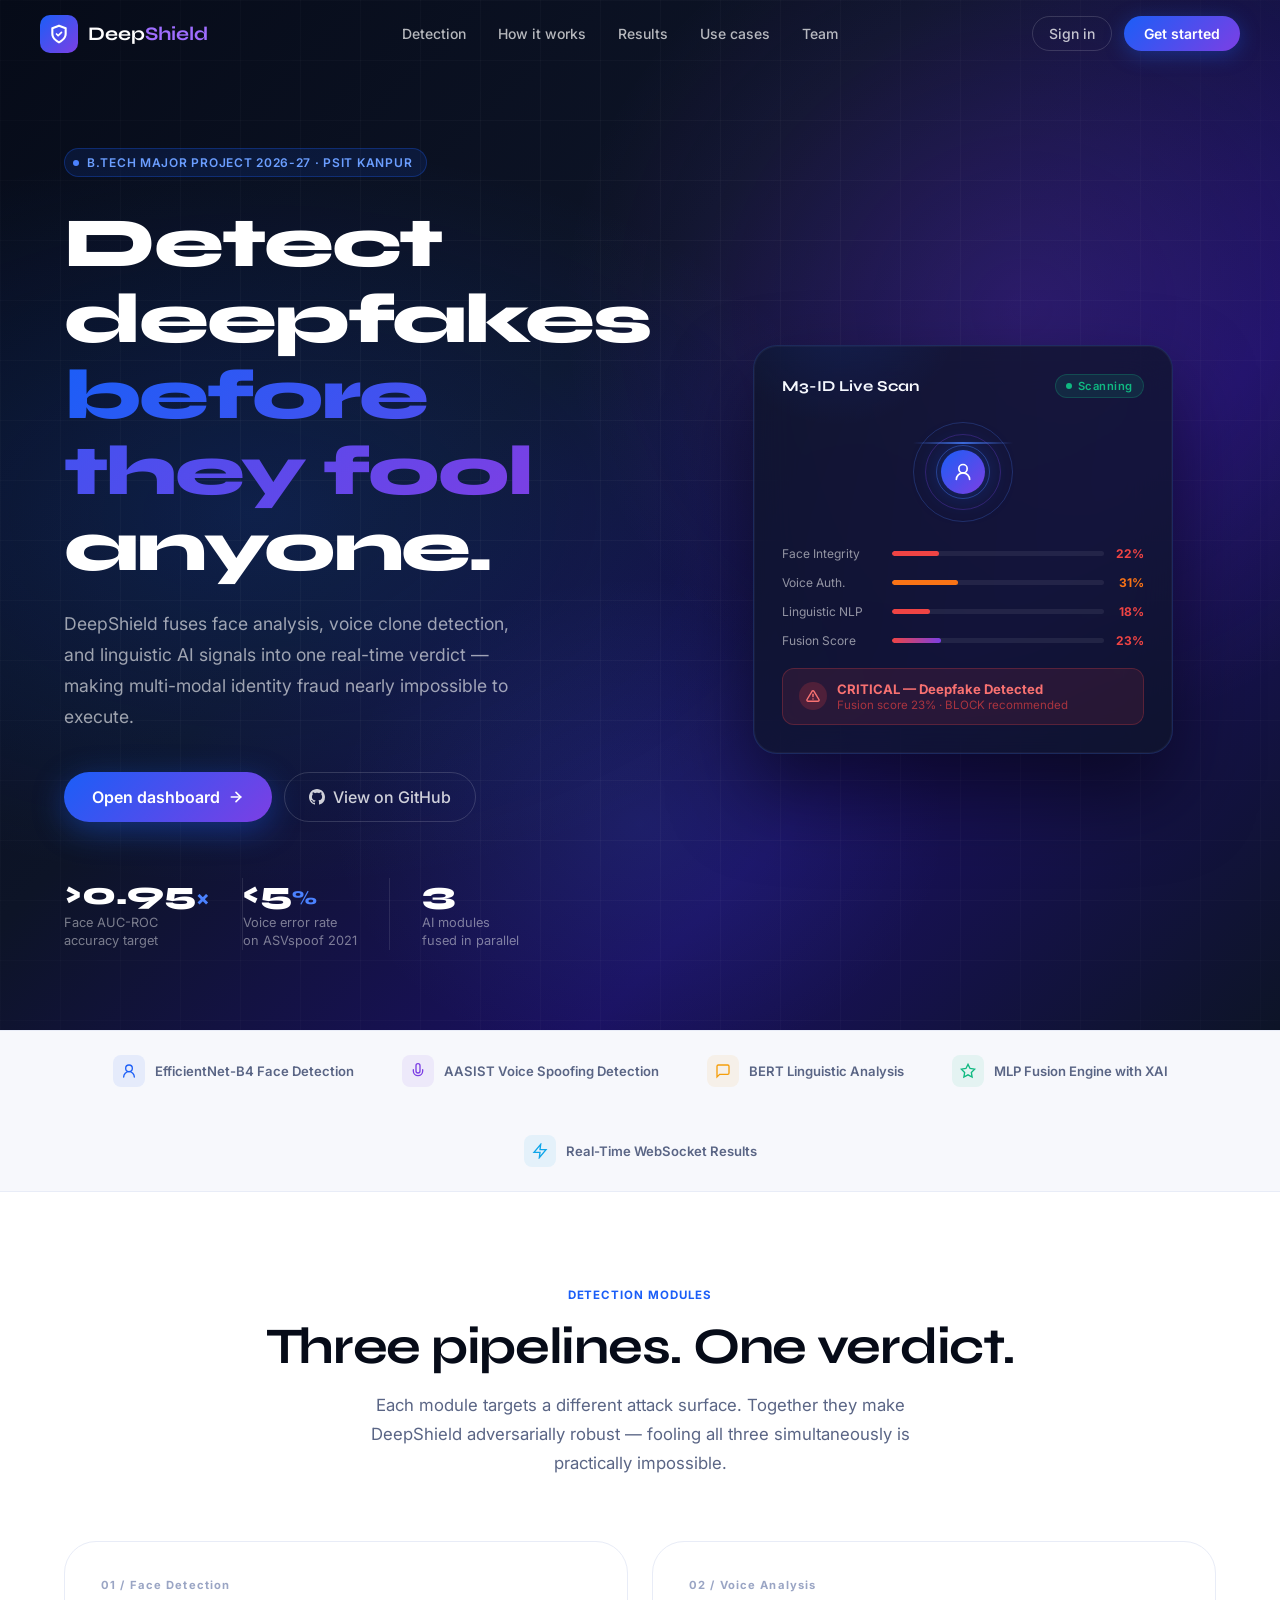
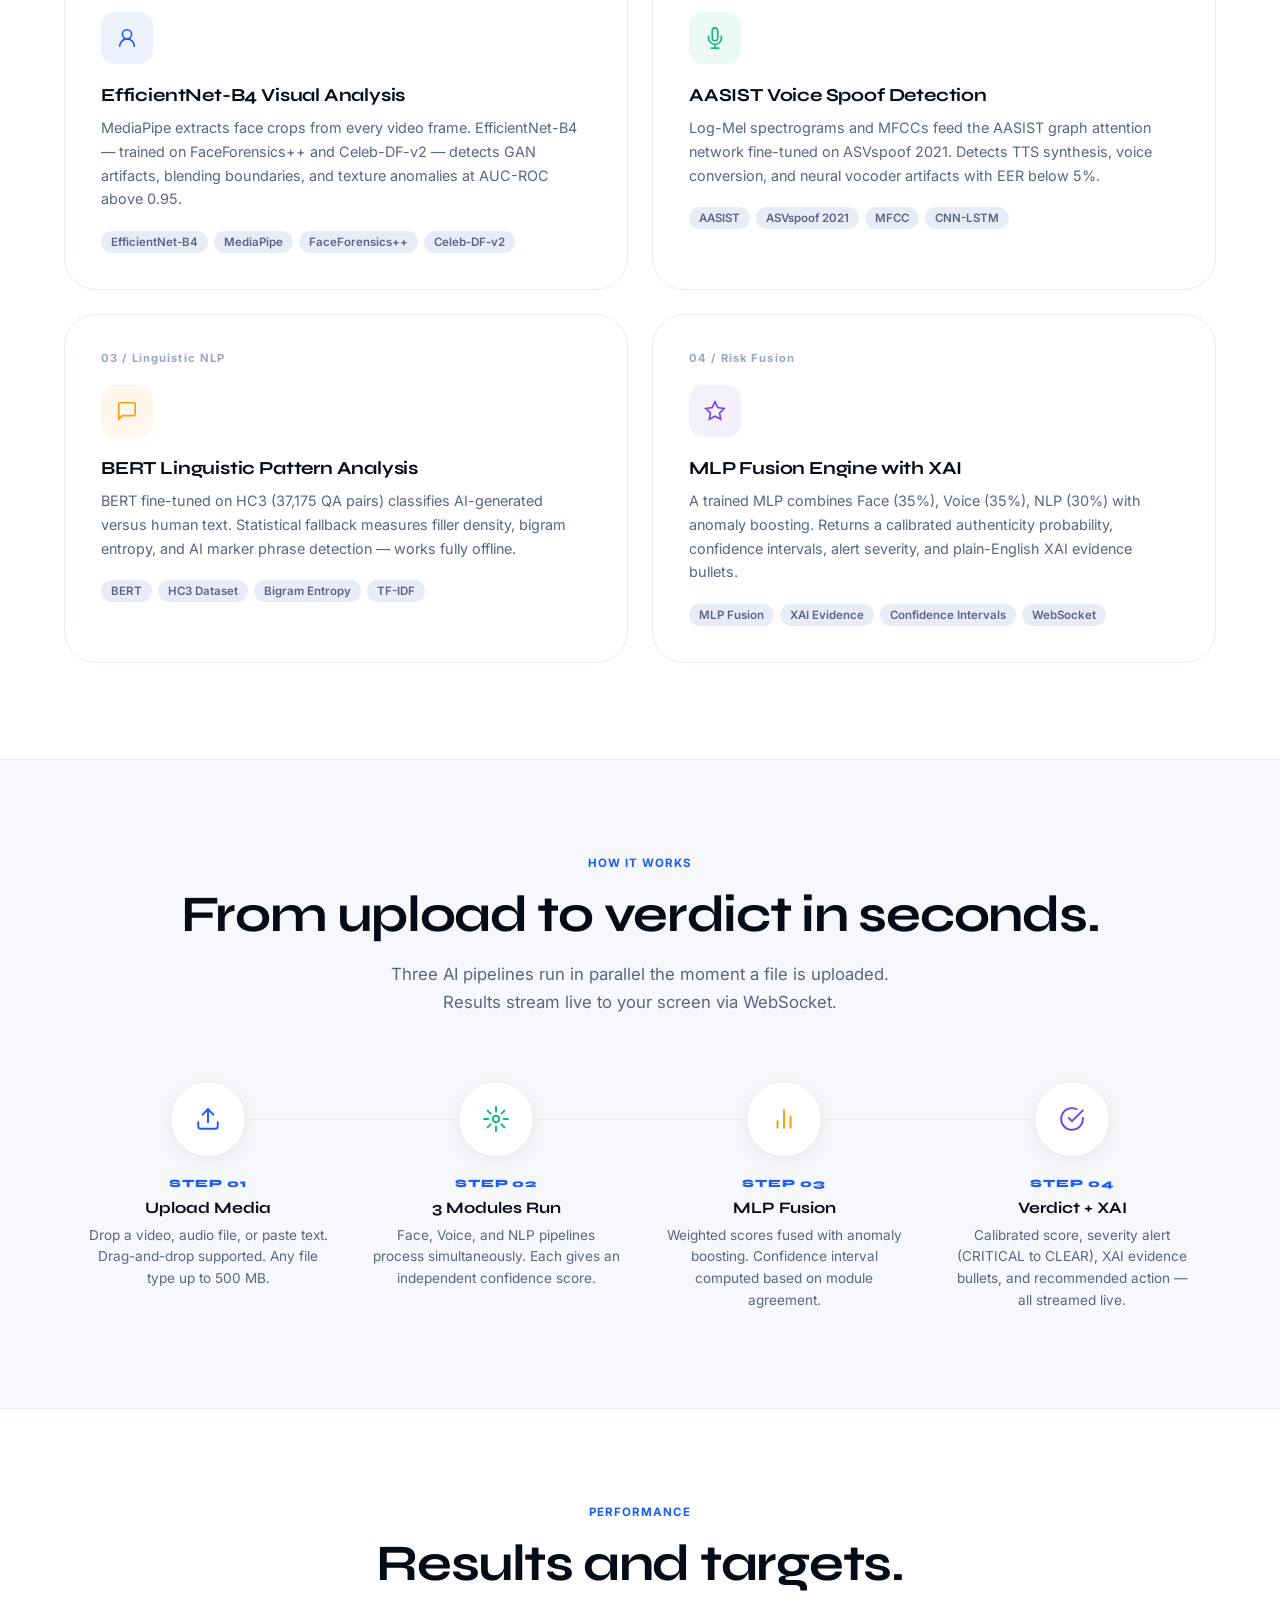
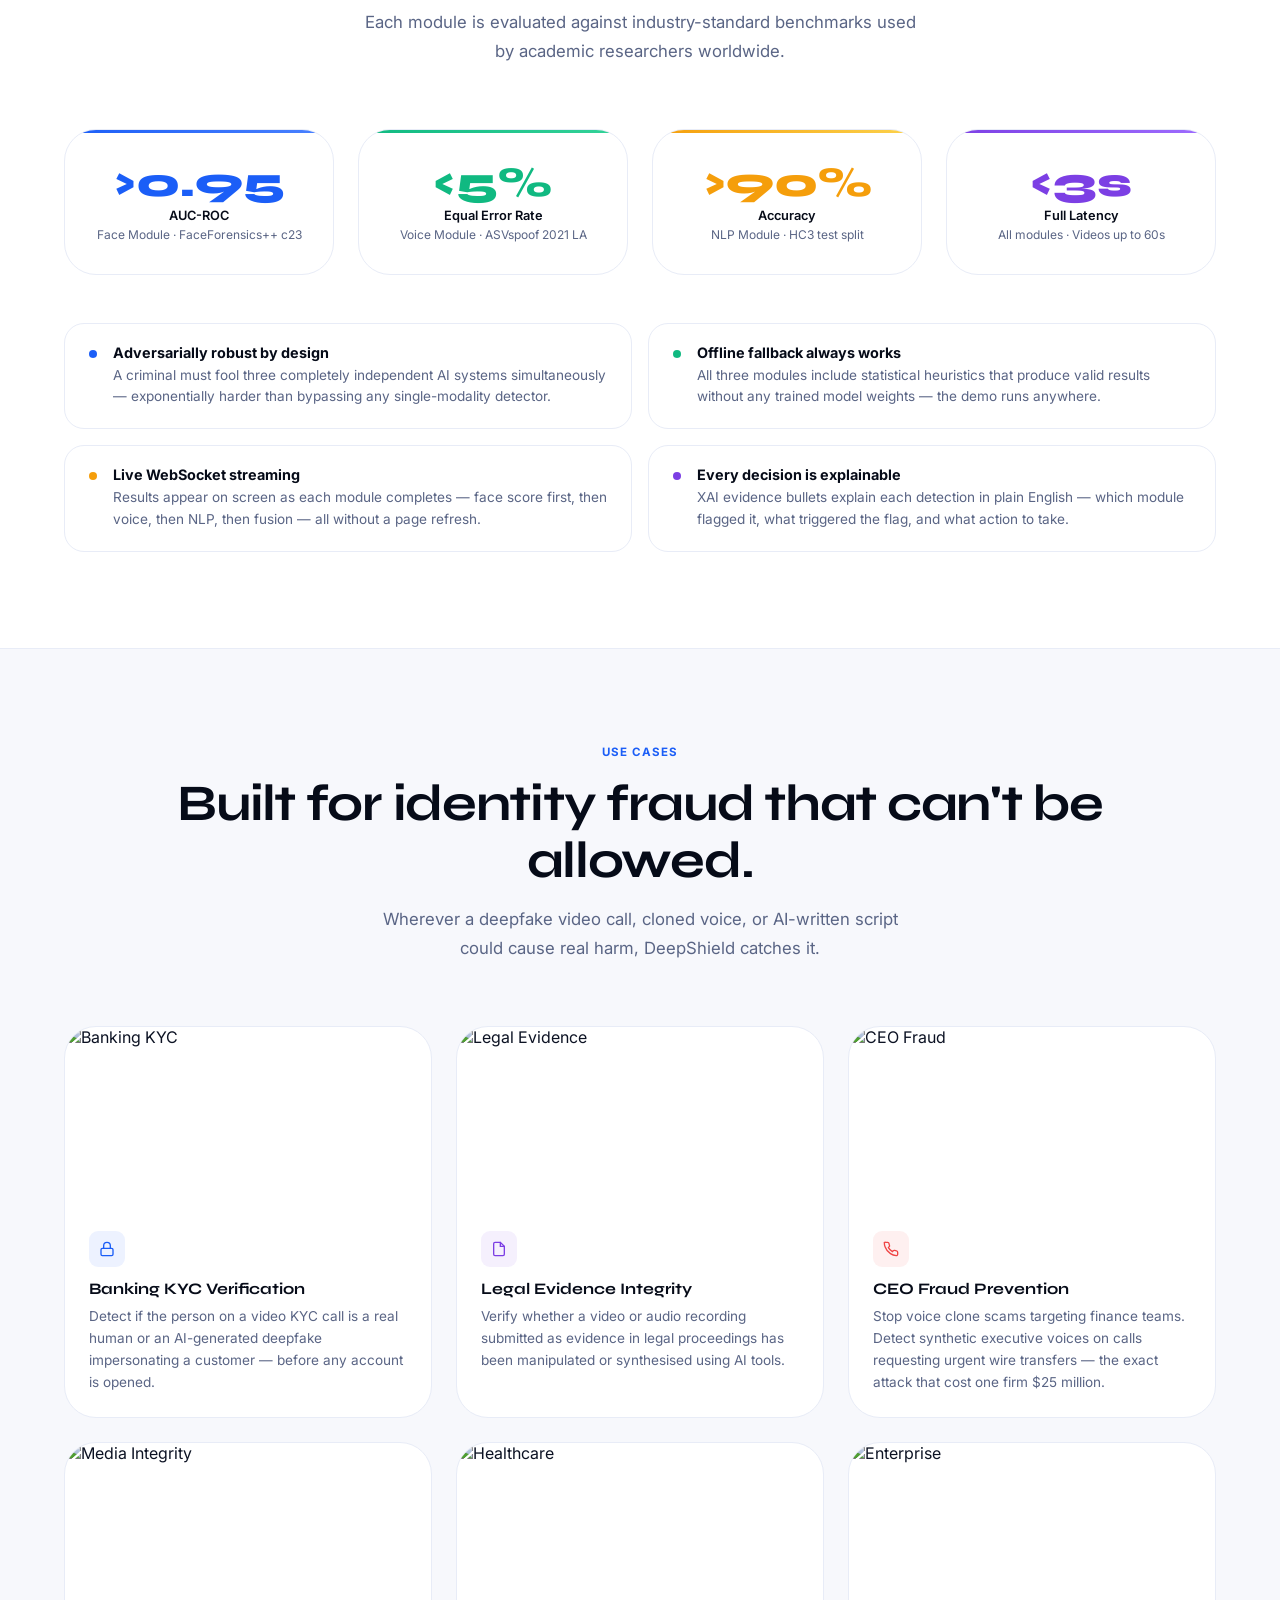
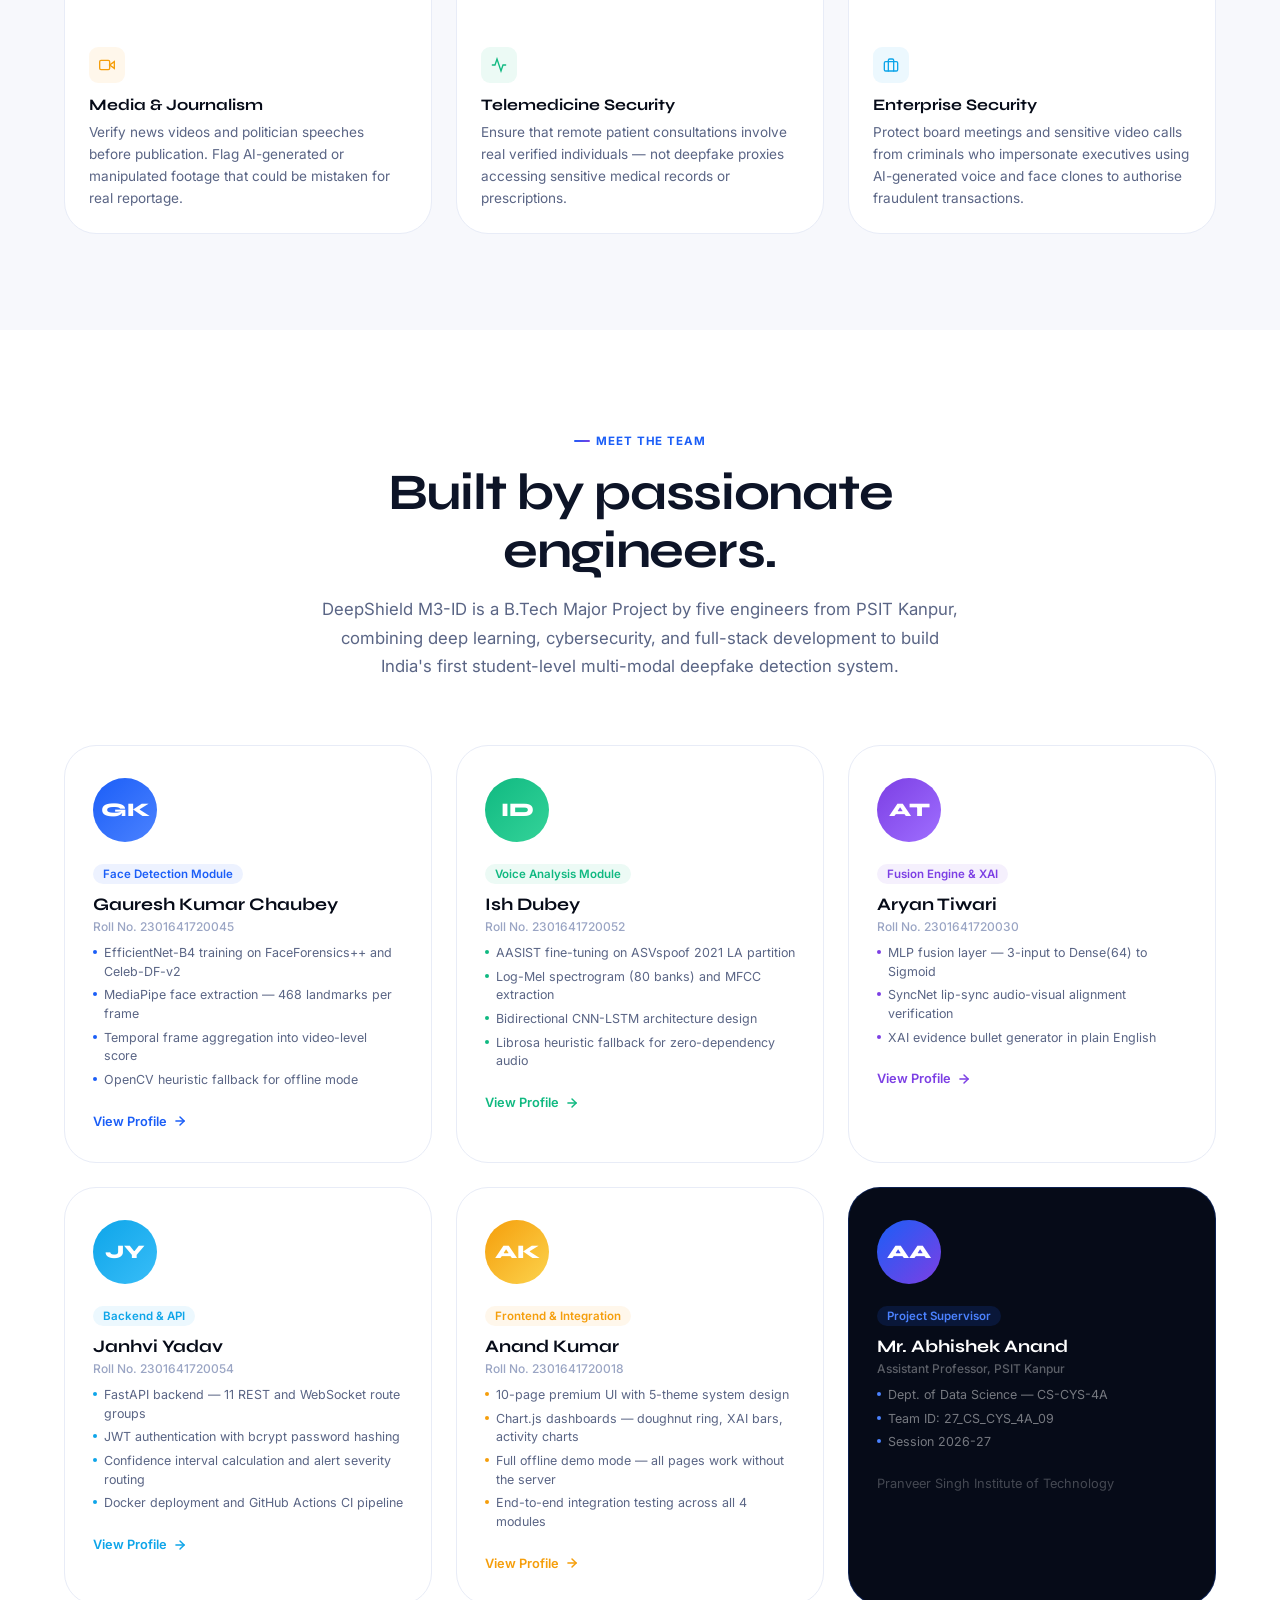
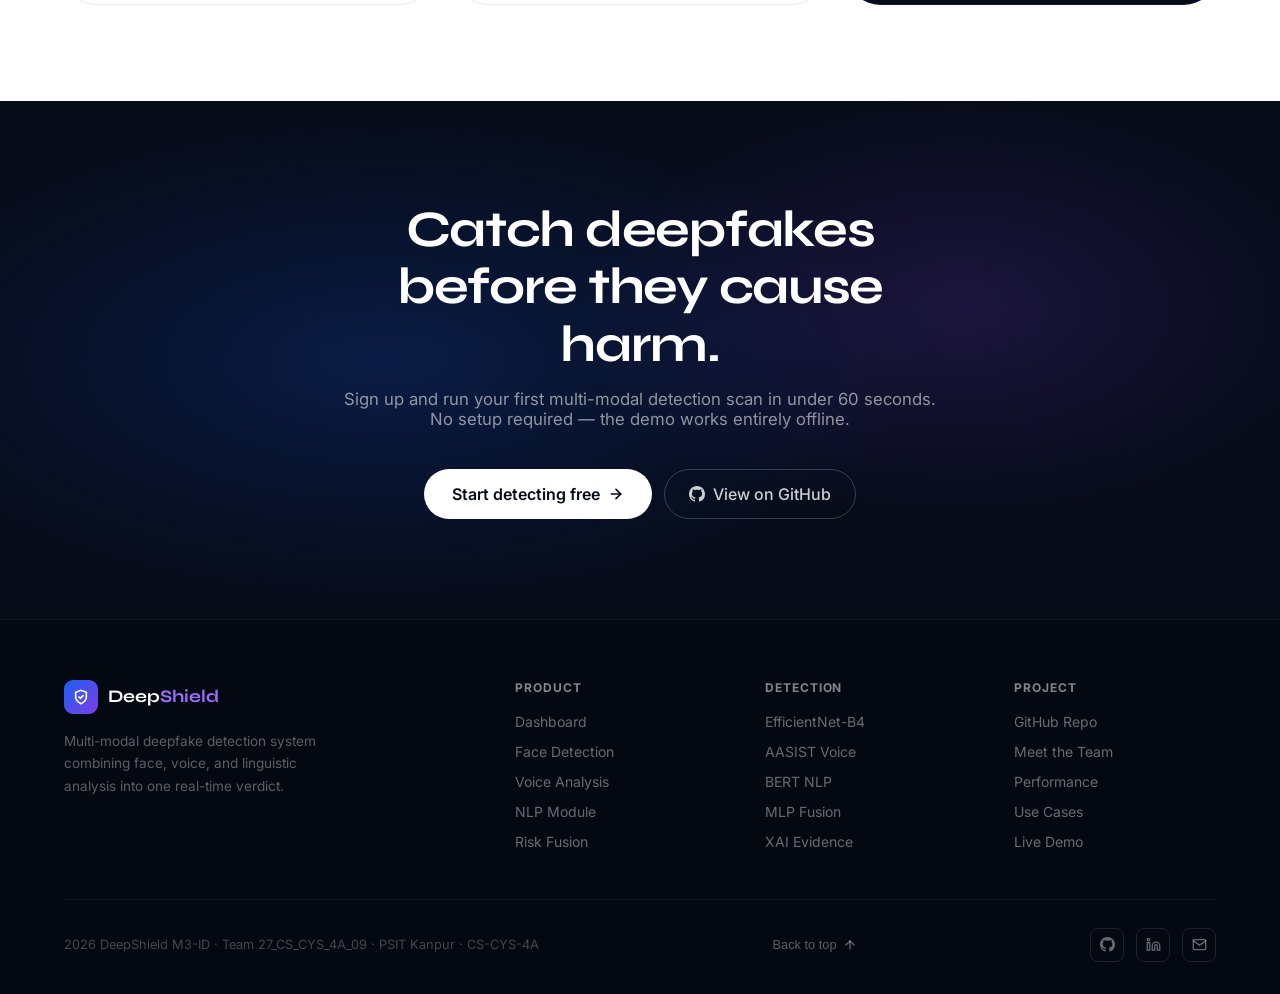
==== commit a31b157e: "Update landing page" ====
--- a/frontend/index.html
+++ b/frontend/index.html
@@ -1,1311 +1,1156 @@
 <!DOCTYPE html>
-<html lang="en" data-theme="midnight">
-
+<html lang="en">
 <head>
-  <meta charset="UTF-8" />
-  <meta name="viewport" content="width=device-width, initial-scale=1.0" />
-  <title>DeepShield M3-ID — Multi-Modal Identity Defender</title>
-  <link rel="preconnect" href="https://fonts.googleapis.com" />
-  <link rel="preconnect" href="https://fonts.gstatic.com" crossorigin />
-  <link
-    href="https://fonts.googleapis.com/css2?family=Bricolage+Grotesque:opsz,wght@12..96,500;12..96,700;12..96,800&family=Inter+Tight:wght@400;500;600&family=JetBrains+Mono:wght@400;500;700&display=swap"
-    rel="stylesheet" />
-
-  <style>
-    /* ══════════════════════════════════════════════════════════
-       THEMES — six complete palettes
-    ══════════════════════════════════════════════════════════ */
-    :root {
-      --r-sm: 10px; --r-md: 14px; --r-lg: 20px; --r-xl: 26px;
-      --ease: cubic-bezier(.2, .8, .2, 1);
+<meta charset="UTF-8"/>
+<meta name="viewport" content="width=device-width, initial-scale=1.0"/>
+<title>DeepShield — Multi-Modal Deepfake Detection</title>
+<meta name="description" content="DeepShield combines face analysis, voice spoof detection, and linguistic AI analysis into one real-time verdict. Catch deepfakes before they fool anyone."/>
+<link rel="preconnect" href="https://fonts.googleapis.com"/>
+<link href="https://fonts.googleapis.com/css2?family=Inter:wght@300;400;500;600;700;800&family=Syne:wght@600;700;800&display=swap" rel="stylesheet"/>
+
+<style>
+/* ── RESET & BASE ─────────────────────────────────────────── */
+*,*::before,*::after{box-sizing:border-box;margin:0;padding:0}
+html{scroll-behavior:smooth;-webkit-font-smoothing:antialiased}
+img{max-width:100%;display:block}
+a{text-decoration:none;color:inherit}
+
+/* ── DESIGN TOKENS ───────────────────────────────────────── */
+:root{
+  /* Brand gradient: deep navy → electric blue → violet */
+  --c-navy:       #060B18;
+  --c-navy-2:     #0D1427;
+  --c-blue:       #1B5EF7;
+  --c-blue-light: #4B82FF;
+  --c-violet:     #7C3FE4;
+  --c-violet-2:   #9F6EFF;
+  --c-white:      #FFFFFF;
+  --c-offwhite:   #F7F8FC;
+  --c-gray-1:     #E8ECF7;
+  --c-gray-2:     #9AA5C4;
+  --c-gray-3:     #5A6585;
+  --c-text:       #0D1427;
+
+  /* Gradients */
+  --g-hero:   linear-gradient(135deg, #060B18 0%, #0D1427 40%, #1a1060 70%, #0D1427 100%);
+  --g-accent: linear-gradient(135deg, #1B5EF7, #7C3FE4);
+  --g-card:   linear-gradient(160deg, rgba(27,94,247,0.08) 0%, rgba(124,63,228,0.04) 100%);
+  --g-logo:   linear-gradient(135deg, #1B5EF7 0%, #7C3FE4 100%);
+
+  /* Type */
+  --f-display: 'Syne', sans-serif;
+  --f-body:    'Inter', sans-serif;
+
+  /* Space */
+  --r-sm:  6px;
+  --r-md:  12px;
+  --r-lg:  20px;
+  --r-xl:  32px;
+  --r-pill:100px;
+
+  /* Motion */
+  --ease-out: cubic-bezier(0.16,1,0.3,1);
+}
+
+body{
+  font-family: var(--f-body);
+  color: var(--c-text);
+  background: var(--c-white);
+  overflow-x: hidden;
+}
+
+/* ── TYPOGRAPHY ──────────────────────────────────────────── */
+.display-xl{font-family:var(--f-display);font-size:clamp(2.6rem,5.5vw,4.8rem);font-weight:800;line-height:1.08;letter-spacing:-0.03em}
+.display-lg{font-family:var(--f-display);font-size:clamp(2rem,4vw,3.2rem);font-weight:700;line-height:1.12;letter-spacing:-0.025em}
+.display-md{font-family:var(--f-display);font-size:clamp(1.4rem,2.5vw,2rem);font-weight:700;line-height:1.2;letter-spacing:-0.015em}
+.body-lg{font-size:1.125rem;line-height:1.7;color:var(--c-gray-2)}
+.body-md{font-size:1rem;line-height:1.65;color:var(--c-gray-3)}
+.label{font-size:0.75rem;font-weight:600;letter-spacing:0.08em;text-transform:uppercase;color:var(--c-blue)}
+
+/* ── LAYOUT ──────────────────────────────────────────────── */
+.container{width:100%;max-width:1200px;margin:0 auto;padding:0 24px}
+.section{padding:96px 0}
+
+/* ── NAV ─────────────────────────────────────────────────── */
+.nav{
+  position:fixed;top:0;left:0;right:0;z-index:100;
+  padding:0 40px;height:68px;
+  display:flex;align-items:center;justify-content:space-between;
+  background:rgba(6,11,24,0.0);
+  backdrop-filter:blur(0px);
+  transition:background .3s, backdrop-filter .3s, border-color .3s;
+  border-bottom:1px solid transparent;
+}
+.nav.scrolled{
+  background:rgba(6,11,24,0.88);
+  backdrop-filter:blur(18px);
+  border-bottom-color:rgba(255,255,255,0.06);
+}
+.nav-logo{display:flex;align-items:center;gap:10px;color:#fff}
+.nav-logo-mark{
+  width:38px;height:38px;border-radius:10px;
+  background:var(--g-logo);
+  display:flex;align-items:center;justify-content:center;
+  flex-shrink:0;
+}
+.nav-logo-text{font-family:var(--f-display);font-size:1.2rem;font-weight:700;color:#fff}
+.nav-logo-text span{color:var(--c-violet-2)}
+.nav-links{display:flex;align-items:center;gap:32px}
+.nav-links a{font-size:0.875rem;font-weight:500;color:rgba(255,255,255,0.7);transition:color .2s}
+.nav-links a:hover{color:#fff}
+.nav-cta{display:flex;align-items:center;gap:12px}
+.btn-ghost-nav{font-size:0.875rem;font-weight:500;color:rgba(255,255,255,0.75);padding:8px 16px;border-radius:var(--r-pill);border:1px solid rgba(255,255,255,0.15);transition:all .2s}
+.btn-ghost-nav:hover{background:rgba(255,255,255,0.08);color:#fff}
+.btn-primary-nav{font-size:0.875rem;font-weight:600;color:#fff;padding:9px 20px;border-radius:var(--r-pill);background:var(--g-accent);transition:opacity .2s;box-shadow:0 4px 20px rgba(27,94,247,0.35)}
+.btn-primary-nav:hover{opacity:0.88}
+
+/* ── HERO ─────────────────────────────────────────────────── */
+.hero{
+  min-height:100vh;
+  background:var(--g-hero);
+  display:flex;align-items:center;
+  position:relative;overflow:hidden;
+  padding-top:68px;
+}
+.hero-mesh{
+  position:absolute;inset:0;pointer-events:none;
+  background:
+    radial-gradient(ellipse 80% 60% at 20% 50%, rgba(27,94,247,0.18) 0%, transparent 60%),
+    radial-gradient(ellipse 60% 70% at 80% 30%, rgba(124,63,228,0.22) 0%, transparent 60%),
+    radial-gradient(ellipse 40% 40% at 50% 80%, rgba(75,130,255,0.12) 0%, transparent 60%);
+}
+.hero-grid-lines{
+  position:absolute;inset:0;pointer-events:none;
+  background-image:
+    linear-gradient(rgba(255,255,255,0.03) 1px, transparent 1px),
+    linear-gradient(90deg, rgba(255,255,255,0.03) 1px, transparent 1px);
+  background-size:60px 60px;
+  mask-image:radial-gradient(ellipse 100% 100% at 50% 50%, black 30%, transparent 100%);
+}
+.hero-inner{
+  position:relative;z-index:1;
+  display:grid;grid-template-columns:1fr 1fr;
+  gap:60px;align-items:center;
+  width:100%;max-width:1200px;margin:0 auto;padding:80px 24px;
+}
+.hero-content{}
+.hero-badge{
+  display:inline-flex;align-items:center;gap:8px;
+  padding:6px 14px 6px 8px;
+  background:rgba(27,94,247,0.12);
+  border:1px solid rgba(27,94,247,0.3);
+  border-radius:var(--r-pill);
+  margin-bottom:28px;
+}
+.hero-badge-dot{width:6px;height:6px;border-radius:50%;background:#4B82FF;animation:pulse-dot 2s infinite}
+@keyframes pulse-dot{0%,100%{opacity:1}50%{opacity:0.4}}
+.hero-badge span{font-size:0.75rem;font-weight:600;color:#6B9EFF;letter-spacing:0.06em;text-transform:uppercase}
+.hero-title{color:#fff;margin-bottom:24px}
+.hero-title em{font-style:normal;background:var(--g-accent);-webkit-background-clip:text;-webkit-text-fill-color:transparent;background-clip:text}
+.hero-sub{margin-bottom:40px;max-width:480px}
+.hero-sub p{font-size:1.1rem;line-height:1.75;color:rgba(255,255,255,0.6)}
+.hero-actions{display:flex;gap:12px;flex-wrap:wrap;margin-bottom:56px}
+.btn-primary-hero{
+  display:inline-flex;align-items:center;gap:8px;
+  font-size:1rem;font-weight:600;color:#fff;
+  padding:14px 28px;border-radius:var(--r-pill);
+  background:var(--g-accent);
+  box-shadow:0 8px 32px rgba(27,94,247,0.4);
+  transition:transform .2s, box-shadow .2s;
+}
+.btn-primary-hero:hover{transform:translateY(-2px);box-shadow:0 12px 40px rgba(27,94,247,0.5)}
+.btn-ghost-hero{
+  display:inline-flex;align-items:center;gap:8px;
+  font-size:1rem;font-weight:500;color:rgba(255,255,255,0.8);
+  padding:14px 24px;border-radius:var(--r-pill);
+  border:1px solid rgba(255,255,255,0.15);
+  transition:all .2s;
+}
+.btn-ghost-hero:hover{background:rgba(255,255,255,0.07);color:#fff}
+.hero-stats{display:flex;gap:0}
+.hero-stat{padding-right:32px;border-right:1px solid rgba(255,255,255,0.1)}
+.hero-stat:last-child{border-right:none;padding-right:0;padding-left:32px}
+.hero-stat:first-child{padding-left:0}
+.hero-stat-num{font-family:var(--f-display);font-size:2rem;font-weight:800;color:#fff;line-height:1}
+.hero-stat-num span{font-size:1.2rem;color:var(--c-blue-light)}
+.hero-stat-label{font-size:0.8rem;color:rgba(255,255,255,0.45);margin-top:4px;line-height:1.4}
+
+/* Hero scan card */
+.hero-visual{position:relative;display:flex;justify-content:center;align-items:center}
+.scan-card{
+  width:100%;max-width:420px;
+  background:rgba(13,20,39,0.7);
+  border:1px solid rgba(75,130,255,0.2);
+  border-radius:24px;
+  padding:28px;
+  backdrop-filter:blur(20px);
+  box-shadow:0 40px 80px rgba(0,0,0,0.5), 0 0 0 1px rgba(255,255,255,0.04) inset;
+  position:relative;overflow:hidden;
+}
+.scan-card::before{
+  content:'';position:absolute;top:-40%;left:-10%;
+  width:60%;height:60%;
+  background:radial-gradient(ellipse, rgba(27,94,247,0.15), transparent 70%);
+  pointer-events:none;
+}
+.scan-card-header{display:flex;justify-content:space-between;align-items:center;margin-bottom:24px}
+.scan-card-title{font-family:var(--f-display);font-size:0.95rem;font-weight:700;color:#fff}
+.live-pill{display:flex;align-items:center;gap:6px;padding:4px 10px;background:rgba(16,185,129,0.12);border:1px solid rgba(16,185,129,0.25);border-radius:var(--r-pill)}
+.live-dot{width:6px;height:6px;border-radius:50%;background:#10B981;animation:pulse-dot 1.5s infinite}
+.live-pill span{font-size:0.7rem;font-weight:600;color:#10B981;letter-spacing:0.05em}
+.face-ring-area{display:flex;justify-content:center;margin:4px 0 24px;position:relative}
+.face-rings{position:relative;width:100px;height:100px;display:flex;align-items:center;justify-content:center}
+.ring{position:absolute;border-radius:50%;border:1px solid rgba(75,130,255,0.25);animation:spin-ring linear infinite}
+.ring-1{width:100px;height:100px;animation-duration:12s}
+.ring-2{width:76px;height:76px;border-color:rgba(124,63,228,0.3);animation-duration:8s;animation-direction:reverse}
+.ring-3{width:54px;height:54px;border-color:rgba(75,130,255,0.4);animation-duration:5s}
+@keyframes spin-ring{to{transform:rotate(360deg)}}
+.face-icon{width:44px;height:44px;border-radius:50%;background:var(--g-accent);display:flex;align-items:center;justify-content:center;z-index:1;box-shadow:0 0 30px rgba(27,94,247,0.4)}
+.scan-beam{position:absolute;left:0;right:0;height:2px;background:linear-gradient(90deg,transparent,rgba(75,130,255,0.8),transparent);animation:scan-beam 2.2s ease-in-out infinite;top:20px}
+@keyframes scan-beam{0%{top:0;opacity:0}20%{opacity:1}80%{opacity:1}100%{top:100%;opacity:0}}
+.score-bars{display:flex;flex-direction:column;gap:14px;margin-bottom:20px}
+.score-row{display:flex;align-items:center;gap:10px}
+.score-label{font-size:0.75rem;color:rgba(255,255,255,0.55);width:100px;flex-shrink:0}
+.score-track{flex:1;height:5px;background:rgba(255,255,255,0.07);border-radius:var(--r-pill);overflow:hidden}
+.score-fill{height:100%;border-radius:var(--r-pill);transition:width .8s var(--ease-out)}
+.score-pct{font-family:'Inter',monospace;font-size:0.75rem;font-weight:700;width:30px;text-align:right;flex-shrink:0}
+.verdict-banner{
+  display:flex;align-items:center;gap:10px;
+  padding:12px 16px;
+  border-radius:var(--r-md);
+  background:rgba(239,68,68,0.1);
+  border:1px solid rgba(239,68,68,0.25);
+}
+.verdict-icon{width:28px;height:28px;border-radius:50%;background:rgba(239,68,68,0.2);display:flex;align-items:center;justify-content:center;flex-shrink:0}
+.verdict-text{font-size:0.82rem;font-weight:700;color:#F87171}
+.verdict-sub{font-size:0.72rem;color:rgba(239,68,68,0.65);margin-top:1px}
+
+/* ── TRUST BAR ───────────────────────────────────────────── */
+.trust-bar{
+  background:var(--c-offwhite);
+  border-top:1px solid var(--c-gray-1);
+  border-bottom:1px solid var(--c-gray-1);
+  padding:24px 0;
+}
+.trust-bar-inner{display:flex;align-items:center;justify-content:center;gap:48px;flex-wrap:wrap}
+.trust-item{display:flex;align-items:center;gap:10px}
+.trust-icon{width:32px;height:32px;border-radius:8px;display:flex;align-items:center;justify-content:center;flex-shrink:0}
+.trust-label{font-size:0.82rem;font-weight:600;color:var(--c-gray-3)}
+
+/* ── SECTIONS COMMON ─────────────────────────────────────── */
+.section-badge{
+  display:inline-flex;align-items:center;gap:6px;
+  font-size:0.72rem;font-weight:700;letter-spacing:0.08em;text-transform:uppercase;
+  color:var(--c-blue);margin-bottom:16px;
+}
+.section-badge::before{content:'';display:block;width:16px;height:2px;background:var(--g-accent);border-radius:1px}
+.section-heading{margin-bottom:16px;color:var(--c-navy)}
+.section-sub{max-width:560px;color:var(--c-gray-3);font-size:1.05rem;line-height:1.7}
+.section-center{text-align:center;display:flex;flex-direction:column;align-items:center;margin-bottom:64px}
+.section-center .section-badge::before{display:none}
+
+/* ── FEATURES ────────────────────────────────────────────── */
+.features{background:#fff}
+.features-grid{display:grid;grid-template-columns:repeat(2,1fr);gap:24px}
+.feature-card{
+  padding:36px;
+  border:1px solid var(--c-gray-1);
+  border-radius:var(--r-xl);
+  position:relative;overflow:hidden;
+  transition:border-color .25s, box-shadow .25s;
+  background:#fff;
+}
+.feature-card::before{
+  content:'';position:absolute;top:0;left:0;right:0;height:2px;
+  background:var(--fc-grad,var(--g-accent));opacity:0;transition:opacity .25s;
+}
+.feature-card:hover{border-color:transparent;box-shadow:0 8px 48px rgba(27,94,247,0.1)}
+.feature-card:hover::before{opacity:1}
+.feature-card-num{font-size:0.7rem;font-weight:700;letter-spacing:0.1em;color:var(--c-gray-2);margin-bottom:20px}
+.feature-icon-ring{
+  width:52px;height:52px;border-radius:14px;
+  display:flex;align-items:center;justify-content:center;
+  margin-bottom:20px;
+  background:var(--fi-bg,rgba(27,94,247,0.08));
+}
+.feature-card h3{font-family:var(--f-display);font-size:1.15rem;font-weight:700;color:var(--c-navy);margin-bottom:10px;letter-spacing:-0.01em}
+.feature-card p{font-size:0.9rem;line-height:1.65;color:var(--c-gray-3);margin-bottom:20px}
+.feature-tags{display:flex;gap:6px;flex-wrap:wrap}
+.ftag{font-size:0.72rem;font-weight:600;padding:4px 10px;border-radius:var(--r-pill);background:var(--c-gray-1);color:var(--c-gray-3)}
+
+/* ── HOW IT WORKS ────────────────────────────────────────── */
+.how{background:var(--c-offwhite);border-top:1px solid var(--c-gray-1);border-bottom:1px solid var(--c-gray-1)}
+.steps-grid{display:grid;grid-template-columns:repeat(4,1fr);gap:0;position:relative}
+.steps-grid::before{
+  content:'';position:absolute;top:38px;left:12.5%;right:12.5%;
+  height:1px;background:var(--c-gray-1);z-index:0;
+}
+.step{text-align:center;padding:0 20px;position:relative;z-index:1}
+.step-num-circle{
+  width:76px;height:76px;border-radius:50%;
+  display:flex;align-items:center;justify-content:center;
+  margin:0 auto 20px;
+  background:#fff;
+  border:1px solid var(--c-gray-1);
+  box-shadow:0 4px 16px rgba(0,0,0,0.06);
+  position:relative;
+}
+.step-num-circle svg{flex-shrink:0}
+.step-num{font-family:var(--f-display);font-size:0.7rem;font-weight:800;color:var(--c-blue);letter-spacing:0.08em;margin-bottom:8px}
+.step h3{font-family:var(--f-display);font-size:1rem;font-weight:700;color:var(--c-navy);margin-bottom:8px}
+.step p{font-size:0.85rem;line-height:1.6;color:var(--c-gray-3)}
+
+/* ── RESULTS ─────────────────────────────────────────────── */
+.results{background:#fff}
+.results-grid{display:grid;grid-template-columns:repeat(4,1fr);gap:24px;margin-bottom:48px}
+.metric-card{
+  padding:32px 24px;text-align:center;
+  border:1px solid var(--c-gray-1);border-radius:var(--r-xl);
+  position:relative;overflow:hidden;
+}
+.metric-card::after{
+  content:'';position:absolute;top:0;left:0;right:0;height:3px;
+  background:var(--mc-grad,var(--g-accent));
+}
+.metric-num{font-family:var(--f-display);font-size:2.6rem;font-weight:800;color:var(--mc-color,var(--c-blue));line-height:1;margin-bottom:4px}
+.metric-label{font-size:0.8rem;font-weight:600;color:var(--c-navy);margin-bottom:4px}
+.metric-sub{font-size:0.75rem;color:var(--c-gray-3)}
+.findings-grid{display:grid;grid-template-columns:repeat(2,1fr);gap:16px}
+.finding{display:flex;gap:16px;padding:20px 24px;border:1px solid var(--c-gray-1);border-radius:var(--r-lg)}
+.finding-dot{width:8px;height:8px;border-radius:50%;flex-shrink:0;margin-top:6px;background:var(--fd-color,var(--c-blue))}
+.finding h4{font-size:0.9rem;font-weight:700;color:var(--c-navy);margin-bottom:4px}
+.finding p{font-size:0.85rem;line-height:1.6;color:var(--c-gray-3)}
+
+/* ── USE CASES ───────────────────────────────────────────── */
+.use-cases{background:var(--c-offwhite);border-top:1px solid var(--c-gray-1)}
+.uc-grid{display:grid;grid-template-columns:repeat(3,1fr);gap:24px}
+.uc-card{border-radius:var(--r-xl);overflow:hidden;border:1px solid var(--c-gray-1);background:#fff;transition:box-shadow .25s, transform .25s}
+.uc-card:hover{box-shadow:0 12px 48px rgba(27,94,247,0.1);transform:translateY(-4px)}
+.uc-img{height:180px;overflow:hidden;position:relative}
+.uc-img img{width:100%;height:100%;object-fit:cover;filter:brightness(0.9);transition:transform .4s var(--ease-out)}
+.uc-card:hover .uc-img img{transform:scale(1.04)}
+.uc-body{padding:24px}
+.uc-icon{width:36px;height:36px;border-radius:9px;display:flex;align-items:center;justify-content:center;margin-bottom:12px;background:var(--uci-bg,rgba(27,94,247,0.08))}
+.uc-body h3{font-family:var(--f-display);font-size:1rem;font-weight:700;color:var(--c-navy);margin-bottom:8px}
+.uc-body p{font-size:0.85rem;line-height:1.6;color:var(--c-gray-3)}
+
+/* ── TEAM ─────────────────────────────────────────────────── */
+.team{background:#fff}
+.team-intro{max-width:640px;margin:0 auto;text-align:center;margin-bottom:64px}
+.team-intro p{margin-top:16px;font-size:1.05rem;line-height:1.7;color:var(--c-gray-3)}
+.team-grid{display:grid;grid-template-columns:repeat(3,1fr);gap:24px}
+.team-card{
+  padding:32px 28px;border:1px solid var(--c-gray-1);border-radius:var(--r-xl);
+  text-align:left;transition:border-color .25s, box-shadow .25s;
+  position:relative;overflow:hidden;
+}
+.team-card::after{
+  content:'';position:absolute;inset:0;
+  background:var(--g-card);opacity:0;transition:opacity .25s;
+  pointer-events:none;
+}
+.team-card:hover{border-color:rgba(27,94,247,0.2);box-shadow:0 8px 40px rgba(27,94,247,0.08)}
+.team-card:hover::after{opacity:1}
+.team-avatar{
+  width:64px;height:64px;border-radius:50%;
+  margin-bottom:20px;object-fit:cover;
+  border:2px solid var(--c-gray-1);
+}
+.team-avatar-placeholder{
+  width:64px;height:64px;border-radius:50%;
+  display:flex;align-items:center;justify-content:center;
+  font-family:var(--f-display);font-size:1.2rem;font-weight:800;color:#fff;
+  margin-bottom:20px;flex-shrink:0;
+}
+.team-role-tag{
+  display:inline-block;font-size:0.72rem;font-weight:600;
+  color:var(--c-blue);background:rgba(27,94,247,0.08);
+  padding:3px 10px;border-radius:var(--r-pill);margin-bottom:10px;
+}
+.team-card h3{font-family:var(--f-display);font-size:1.1rem;font-weight:700;color:var(--c-navy);margin-bottom:4px}
+.team-roll{font-size:0.75rem;color:var(--c-gray-2);font-weight:500;margin-bottom:10px;font-family:'Inter',monospace}
+.team-card p{font-size:0.85rem;line-height:1.6;color:var(--c-gray-3);margin-bottom:20px}
+.team-contribs{display:flex;flex-direction:column;gap:5px;margin-bottom:20px}
+.tc-item{display:flex;align-items:flex-start;gap:7px;font-size:0.78rem;color:var(--c-gray-3);line-height:1.5}
+.tc-dot{width:4px;height:4px;border-radius:50%;background:var(--c-blue);margin-top:6px;flex-shrink:0}
+.team-link{
+  display:inline-flex;align-items:center;gap:6px;
+  font-size:0.8rem;font-weight:600;color:var(--c-blue);
+  transition:gap .2s;
+}
+.team-link:hover{gap:10px}
+.team-link svg{transition:transform .2s}
+.team-link:hover svg{transform:translateX(3px)}
+
+/* ── CTA ─────────────────────────────────────────────────── */
+.cta-section{
+  background:var(--c-navy);padding:100px 0;
+  position:relative;overflow:hidden;
+  text-align:center;
+}
+.cta-section::before{
+  content:'';position:absolute;inset:0;
+  background:
+    radial-gradient(ellipse 70% 80% at 30% 50%, rgba(27,94,247,0.2) 0%, transparent 60%),
+    radial-gradient(ellipse 50% 70% at 75% 40%, rgba(124,63,228,0.18) 0%, transparent 60%);
+}
+.cta-inner{position:relative;z-index:1;max-width:640px;margin:0 auto;padding:0 24px}
+.cta-inner h2{color:#fff;margin-bottom:16px}
+.cta-inner p{color:rgba(255,255,255,0.55);font-size:1.05rem;margin-bottom:40px}
+.cta-actions{display:flex;gap:12px;justify-content:center;flex-wrap:wrap}
+.btn-white{
+  display:inline-flex;align-items:center;gap:8px;
+  font-size:1rem;font-weight:600;color:var(--c-navy);
+  padding:14px 28px;border-radius:var(--r-pill);
+  background:#fff;transition:opacity .2s;
+}
+.btn-white:hover{opacity:0.9}
+.btn-outline-white{
+  display:inline-flex;align-items:center;gap:8px;
+  font-size:1rem;font-weight:500;color:rgba(255,255,255,0.8);
+  padding:14px 24px;border-radius:var(--r-pill);
+  border:1px solid rgba(255,255,255,0.2);transition:all .2s;
+}
+.btn-outline-white:hover{background:rgba(255,255,255,0.07);color:#fff}
+
+/* ── FOOTER ──────────────────────────────────────────────── */
+.footer{background:#040810;border-top:1px solid rgba(255,255,255,0.06);padding:60px 0 32px}
+.footer-top{display:grid;grid-template-columns:2fr 1fr 1fr 1fr;gap:48px;margin-bottom:48px}
+.footer-brand{}
+.footer-logo{display:flex;align-items:center;gap:10px;margin-bottom:16px}
+.footer-logo-mark{width:34px;height:34px;border-radius:9px;background:var(--g-logo);display:flex;align-items:center;justify-content:center}
+.footer-logo-text{font-family:var(--f-display);font-size:1.1rem;font-weight:700;color:#fff}
+.footer-logo-text span{color:var(--c-violet-2)}
+.footer-brand p{font-size:0.85rem;line-height:1.65;color:rgba(255,255,255,0.35);max-width:260px}
+.footer-col h4{font-size:0.75rem;font-weight:700;letter-spacing:0.08em;text-transform:uppercase;color:rgba(255,255,255,0.5);margin-bottom:16px}
+.footer-col ul{list-style:none;display:flex;flex-direction:column;gap:10px}
+.footer-col ul li a{font-size:0.875rem;color:rgba(255,255,255,0.4);transition:color .2s}
+.footer-col ul li a:hover{color:rgba(255,255,255,0.85)}
+.footer-bottom{
+  display:flex;align-items:center;justify-content:space-between;flex-wrap:wrap;gap:16px;
+  padding-top:28px;border-top:1px solid rgba(255,255,255,0.06);
+}
+.footer-copy{font-size:0.8rem;color:rgba(255,255,255,0.25)}
+.footer-socials{display:flex;gap:12px}
+.social-btn{
+  width:34px;height:34px;border-radius:8px;border:1px solid rgba(255,255,255,0.1);
+  display:flex;align-items:center;justify-content:center;
+  color:rgba(255,255,255,0.4);transition:all .2s;
+}
+.social-btn:hover{background:rgba(255,255,255,0.07);color:rgba(255,255,255,0.8)}
+.back-to-top{
+  display:flex;align-items:center;gap:6px;
+  font-size:0.8rem;color:rgba(255,255,255,0.35);
+  cursor:pointer;transition:color .2s;
+  background:none;border:none;
+}
+.back-to-top:hover{color:rgba(255,255,255,0.7)}
+
+/* ── RESPONSIVE ──────────────────────────────────────────── */
+@media(max-width:900px){
+  .nav-links,.nav-cta .btn-ghost-nav{display:none}
+  .hero-inner{grid-template-columns:1fr;text-align:center}
+  .hero-sub{margin:0 auto 40px}
+  .hero-actions{justify-content:center}
+  .hero-stats{justify-content:center}
+  .hero-visual{display:none}
+  .features-grid{grid-template-columns:1fr}
+  .steps-grid{grid-template-columns:repeat(2,1fr)}
+  .steps-grid::before{display:none}
+  .results-grid{grid-template-columns:repeat(2,1fr)}
+  .uc-grid{grid-template-columns:1fr}
+  .team-grid{grid-template-columns:repeat(2,1fr)}
+  .footer-top{grid-template-columns:1fr 1fr}
+}
+@media(max-width:600px){
+  .team-grid{grid-template-columns:1fr}
+  .results-grid{grid-template-columns:1fr}
+  .findings-grid{grid-template-columns:1fr}
+  .steps-grid{grid-template-columns:1fr}
+  .footer-top{grid-template-columns:1fr}
+}
+@media(prefers-reduced-motion:reduce){
+  *{animation-duration:.01ms!important;transition-duration:.01ms!important}
+}
+</style>
+</head>
+<body>
+
+<!-- ── NAV ──────────────────────────────────────────────────── -->
+<nav class="nav" id="nav">
+  <a href="#" class="nav-logo">
+    <div class="nav-logo-mark">
+      <svg width="20" height="20" viewBox="0 0 24 24" fill="none" stroke="white" stroke-width="2.5" stroke-linecap="round" stroke-linejoin="round">
+        <path d="M12 22s8-4 8-10V5l-8-3-8 3v7c0 6 8 10 8 10z"/>
+        <path d="M9 12l2 2 4-4" stroke="white" stroke-width="2"/>
+      </svg>
+    </div>
+    <span class="nav-logo-text">Deep<span>Shield</span></span>
+  </a>
+  <div class="nav-links">
+    <a href="#features">Detection</a>
+    <a href="#how">How it works</a>
+    <a href="#results">Results</a>
+    <a href="#use-cases">Use cases</a>
+    <a href="#team">Team</a>
+  </div>
+  <div class="nav-cta">
+    <a href="pages/login.html" class="btn-ghost-nav">Sign in</a>
+    <a href="pages/signup.html" class="btn-primary-nav">Get started</a>
+  </div>
+</nav>
+
+<!-- ── HERO ──────────────────────────────────────────────────── -->
+<section class="hero" id="home">
+  <div class="hero-mesh"></div>
+  <div class="hero-grid-lines"></div>
+  <div class="hero-inner">
+
+    <div class="hero-content">
+      <div class="hero-badge">
+        <span class="hero-badge-dot"></span>
+        <span>B.Tech Major Project 2026-27 · PSIT Kanpur</span>
+      </div>
+      <h1 class="display-xl hero-title">
+        Detect deepfakes<br/><em>before they fool</em><br/>anyone.
+      </h1>
+      <div class="hero-sub">
+        <p>DeepShield fuses face analysis, voice clone detection, and linguistic AI signals into one real-time verdict — making multi-modal identity fraud nearly impossible to execute.</p>
+      </div>
+      <div class="hero-actions">
+        <a href="pages/dashboard.html" class="btn-primary-hero">
+          Open dashboard
+          <svg width="16" height="16" viewBox="0 0 24 24" fill="none" stroke="currentColor" stroke-width="2.5" stroke-linecap="round"><line x1="5" y1="12" x2="19" y2="12"/><polyline points="12 5 19 12 12 19"/></svg>
+        </a>
+        <a href="https://github.com/Gauresh83/Deep-Shield-Deepfake-Detection-System" target="_blank" class="btn-ghost-hero">
+          <svg width="16" height="16" viewBox="0 0 24 24" fill="currentColor"><path d="M12 0C5.37 0 0 5.37 0 12c0 5.31 3.435 9.795 8.205 11.385.6.105.825-.255.825-.57 0-.285-.015-1.23-.015-2.235-3.015.555-3.795-.735-4.035-1.41-.135-.345-.72-1.41-1.23-1.695-.42-.225-1.02-.78-.015-.795.945-.015 1.62.87 1.845 1.23 1.08 1.815 2.805 1.305 3.495.99.105-.78.42-1.305.765-1.605-2.67-.3-5.46-1.335-5.46-5.925 0-1.305.465-2.385 1.23-3.225-.12-.3-.54-1.53.12-3.18 0 0 1.005-.315 3.3 1.23.96-.27 1.98-.405 3-.405s2.04.135 3 .405c2.295-1.56 3.3-1.23 3.3-1.23.66 1.65.24 2.88.12 3.18.765.84 1.23 1.905 1.23 3.225 0 4.605-2.805 5.625-5.475 5.925.435.375.81 1.095.81 2.22 0 1.605-.015 2.895-.015 3.3 0 .315.225.69.825.57A12.02 12.02 0 0024 12c0-6.63-5.37-12-12-12z"/></svg>
+          View on GitHub
+        </a>
+      </div>
+      <div class="hero-stats">
+        <div class="hero-stat">
+          <div class="hero-stat-num">>0.95<span>×</span></div>
+          <div class="hero-stat-label">Face AUC-ROC<br/>accuracy target</div>
+        </div>
+        <div class="hero-stat">
+          <div class="hero-stat-num"><5<span>%</span></div>
+          <div class="hero-stat-label">Voice error rate<br/>on ASVspoof 2021</div>
+        </div>
+        <div class="hero-stat">
+          <div class="hero-stat-num">3</div>
+          <div class="hero-stat-label">AI modules<br/>fused in parallel</div>
+        </div>
+      </div>
+    </div>
+
+    <!-- Scan card -->
+    <div class="hero-visual">
+      <div class="scan-card">
+        <div class="scan-card-header">
+          <div class="scan-card-title">M3-ID Live Scan</div>
+          <div class="live-pill"><div class="live-dot"></div><span>Scanning</span></div>
+        </div>
+        <div class="face-ring-area">
+          <div class="face-rings">
+            <div class="ring ring-1"></div>
+            <div class="ring ring-2"></div>
+            <div class="ring ring-3"></div>
+            <div class="face-icon">
+              <svg width="20" height="20" viewBox="0 0 24 24" fill="none" stroke="white" stroke-width="2" stroke-linecap="round"><circle cx="12" cy="8" r="5"/><path d="M20 21a8 8 0 10-16 0"/></svg>
+            </div>
+            <div class="scan-beam"></div>
+          </div>
+        </div>
+        <div class="score-bars">
+          <div class="score-row">
+            <span class="score-label">Face Integrity</span>
+            <div class="score-track"><div class="score-fill" style="width:22%;background:#EF4444"></div></div>
+            <span class="score-pct" style="color:#EF4444">22%</span>
+          </div>
+          <div class="score-row">
+            <span class="score-label">Voice Auth.</span>
+            <div class="score-track"><div class="score-fill" style="width:31%;background:#F97316"></div></div>
+            <span class="score-pct" style="color:#F97316">31%</span>
+          </div>
+          <div class="score-row">
+            <span class="score-label">Linguistic NLP</span>
+            <div class="score-track"><div class="score-fill" style="width:18%;background:#EF4444"></div></div>
+            <span class="score-pct" style="color:#EF4444">18%</span>
+          </div>
+          <div class="score-row">
+            <span class="score-label">Fusion Score</span>
+            <div class="score-track"><div class="score-fill" style="width:23%;background:linear-gradient(90deg,#EF4444,#7C3FE4)"></div></div>
+            <span class="score-pct" style="color:#EF4444">23%</span>
+          </div>
+        </div>
+        <div class="verdict-banner">
+          <div class="verdict-icon">
+            <svg width="14" height="14" viewBox="0 0 24 24" fill="none" stroke="#F87171" stroke-width="2.5" stroke-linecap="round"><path d="M10.29 3.86L1.82 18a2 2 0 001.71 3h16.94a2 2 0 001.71-3L13.71 3.86a2 2 0 00-3.42 0z"/><line x1="12" y1="9" x2="12" y2="13"/><line x1="12" y1="17" x2="12.01" y2="17"/></svg>
+          </div>
+          <div>
+            <div class="verdict-text">CRITICAL — Deepfake Detected</div>
+            <div class="verdict-sub">Fusion score 23% · BLOCK recommended</div>
+          </div>
+        </div>
+      </div>
+    </div>
+
+  </div>
+</section>
+
+<!-- ── TRUST BAR ──────────────────────────────────────────────── -->
+<div class="trust-bar">
+  <div class="trust-bar-inner">
+    <div class="trust-item">
+      <div class="trust-icon" style="background:rgba(27,94,247,0.08)">
+        <svg width="16" height="16" viewBox="0 0 24 24" fill="none" stroke="#1B5EF7" stroke-width="2" stroke-linecap="round"><circle cx="12" cy="8" r="5"/><path d="M20 21a8 8 0 10-16 0"/></svg>
+      </div>
+      <span class="trust-label">EfficientNet-B4 Face Detection</span>
+    </div>
+    <div class="trust-item">
+      <div class="trust-icon" style="background:rgba(124,63,228,0.08)">
+        <svg width="16" height="16" viewBox="0 0 24 24" fill="none" stroke="#7C3FE4" stroke-width="2" stroke-linecap="round"><path d="M12 1a3 3 0 00-3 3v8a3 3 0 006 0V4a3 3 0 00-3-3z"/><path d="M19 10v2a7 7 0 01-14 0v-2"/></svg>
+      </div>
+      <span class="trust-label">AASIST Voice Spoofing Detection</span>
+    </div>
+    <div class="trust-item">
+      <div class="trust-icon" style="background:rgba(245,158,11,0.08)">
+        <svg width="16" height="16" viewBox="0 0 24 24" fill="none" stroke="#F59E0B" stroke-width="2" stroke-linecap="round"><path d="M21 15a2 2 0 01-2 2H7l-4 4V5a2 2 0 012-2h14a2 2 0 012 2z"/></svg>
+      </div>
+      <span class="trust-label">BERT Linguistic Analysis</span>
+    </div>
+    <div class="trust-item">
+      <div class="trust-icon" style="background:rgba(16,185,129,0.08)">
+        <svg width="16" height="16" viewBox="0 0 24 24" fill="none" stroke="#10B981" stroke-width="2" stroke-linecap="round"><polygon points="12 2 15.09 8.26 22 9.27 17 14.14 18.18 21.02 12 17.77 5.82 21.02 7 14.14 2 9.27 8.91 8.26 12 2"/></svg>
+      </div>
+      <span class="trust-label">MLP Fusion Engine with XAI</span>
+    </div>
+    <div class="trust-item">
+      <div class="trust-icon" style="background:rgba(14,165,233,0.08)">
+        <svg width="16" height="16" viewBox="0 0 24 24" fill="none" stroke="#0EA5E9" stroke-width="2" stroke-linecap="round"><path d="M13 2L3 14h9l-1 8 10-12h-9l1-8z"/></svg>
+      </div>
+      <span class="trust-label">Real-Time WebSocket Results</span>
+    </div>
+  </div>
+</div>
+
+<!-- ── FEATURES ───────────────────────────────────────────────── -->
+<section class="features section" id="features">
+  <div class="container">
+    <div class="section-center">
+      <div class="section-badge">Detection Modules</div>
+      <h2 class="display-lg section-heading">Three pipelines. One verdict.</h2>
+      <p class="section-sub">Each module targets a different attack surface. Together they make DeepShield adversarially robust — fooling all three simultaneously is practically impossible.</p>
+    </div>
+    <div class="features-grid">
+
+      <div class="feature-card" style="--fc-grad:linear-gradient(90deg,#1B5EF7,#4B82FF);--fi-bg:rgba(27,94,247,0.08)">
+        <div class="feature-card-num">01 / Face Detection</div>
+        <div class="feature-icon-ring">
+          <svg width="22" height="22" viewBox="0 0 24 24" fill="none" stroke="#1B5EF7" stroke-width="1.8" stroke-linecap="round"><circle cx="12" cy="8" r="5"/><path d="M20 21a8 8 0 10-16 0"/></svg>
+        </div>
+        <h3>EfficientNet-B4 Visual Analysis</h3>
+        <p>MediaPipe extracts face crops from every video frame. EfficientNet-B4 — trained on FaceForensics++ and Celeb-DF-v2 — detects GAN artifacts, blending boundaries, and texture anomalies at AUC-ROC above 0.95.</p>
+        <div class="feature-tags">
+          <span class="ftag">EfficientNet-B4</span>
+          <span class="ftag">MediaPipe</span>
+          <span class="ftag">FaceForensics++</span>
+          <span class="ftag">Celeb-DF-v2</span>
+        </div>
+      </div>
+
+      <div class="feature-card" style="--fc-grad:linear-gradient(90deg,#10B981,#34D399);--fi-bg:rgba(16,185,129,0.08)">
+        <div class="feature-card-num">02 / Voice Analysis</div>
+        <div class="feature-icon-ring">
+          <svg width="22" height="22" viewBox="0 0 24 24" fill="none" stroke="#10B981" stroke-width="1.8" stroke-linecap="round"><path d="M12 1a3 3 0 00-3 3v8a3 3 0 006 0V4a3 3 0 00-3-3z"/><path d="M19 10v2a7 7 0 01-14 0v-2M12 19v4M8 23h8"/></svg>
+        </div>
+        <h3>AASIST Voice Spoof Detection</h3>
+        <p>Log-Mel spectrograms and MFCCs feed the AASIST graph attention network fine-tuned on ASVspoof 2021. Detects TTS synthesis, voice conversion, and neural vocoder artifacts with EER below 5%.</p>
+        <div class="feature-tags">
+          <span class="ftag">AASIST</span>
+          <span class="ftag">ASVspoof 2021</span>
+          <span class="ftag">MFCC</span>
+          <span class="ftag">CNN-LSTM</span>
+        </div>
+      </div>
+
+      <div class="feature-card" style="--fc-grad:linear-gradient(90deg,#F59E0B,#FCD34D);--fi-bg:rgba(245,158,11,0.08)">
+        <div class="feature-card-num">03 / Linguistic NLP</div>
+        <div class="feature-icon-ring">
+          <svg width="22" height="22" viewBox="0 0 24 24" fill="none" stroke="#F59E0B" stroke-width="1.8" stroke-linecap="round"><path d="M21 15a2 2 0 01-2 2H7l-4 4V5a2 2 0 012-2h14a2 2 0 012 2z"/></svg>
+        </div>
+        <h3>BERT Linguistic Pattern Analysis</h3>
+        <p>BERT fine-tuned on HC3 (37,175 QA pairs) classifies AI-generated versus human text. Statistical fallback measures filler density, bigram entropy, and AI marker phrase detection — works fully offline.</p>
+        <div class="feature-tags">
+          <span class="ftag">BERT</span>
+          <span class="ftag">HC3 Dataset</span>
+          <span class="ftag">Bigram Entropy</span>
+          <span class="ftag">TF-IDF</span>
+        </div>
+      </div>
+
+      <div class="feature-card" style="--fc-grad:linear-gradient(90deg,#7C3FE4,#9F6EFF);--fi-bg:rgba(124,63,228,0.08)">
+        <div class="feature-card-num">04 / Risk Fusion</div>
+        <div class="feature-icon-ring">
+          <svg width="22" height="22" viewBox="0 0 24 24" fill="none" stroke="#7C3FE4" stroke-width="1.8" stroke-linecap="round"><polygon points="12 2 15.09 8.26 22 9.27 17 14.14 18.18 21.02 12 17.77 5.82 21.02 7 14.14 2 9.27 8.91 8.26 12 2"/></svg>
+        </div>
+        <h3>MLP Fusion Engine with XAI</h3>
+        <p>A trained MLP combines Face (35%), Voice (35%), NLP (30%) with anomaly boosting. Returns a calibrated authenticity probability, confidence intervals, alert severity, and plain-English XAI evidence bullets.</p>
+        <div class="feature-tags">
+          <span class="ftag">MLP Fusion</span>
+          <span class="ftag">XAI Evidence</span>
+          <span class="ftag">Confidence Intervals</span>
+          <span class="ftag">WebSocket</span>
+        </div>
+      </div>
+
+    </div>
+  </div>
+</section>
+
+<!-- ── HOW IT WORKS ───────────────────────────────────────────── -->
+<section class="how section" id="how">
+  <div class="container">
+    <div class="section-center">
+      <div class="section-badge">How It Works</div>
+      <h2 class="display-lg section-heading">From upload to verdict in seconds.</h2>
+      <p class="section-sub">Three AI pipelines run in parallel the moment a file is uploaded. Results stream live to your screen via WebSocket.</p>
+    </div>
+    <div class="steps-grid">
+
+      <div class="step">
+        <div class="step-num-circle">
+          <svg width="26" height="26" viewBox="0 0 24 24" fill="none" stroke="#1B5EF7" stroke-width="1.8" stroke-linecap="round"><path d="M21 15v4a2 2 0 01-2 2H5a2 2 0 01-2-2v-4"/><polyline points="17 8 12 3 7 8"/><line x1="12" y1="3" x2="12" y2="15"/></svg>
+        </div>
+        <div class="step-num">STEP 01</div>
+        <h3>Upload Media</h3>
+        <p>Drop a video, audio file, or paste text. Drag-and-drop supported. Any file type up to 500 MB.</p>
+      </div>
+
+      <div class="step">
+        <div class="step-num-circle">
+          <svg width="26" height="26" viewBox="0 0 24 24" fill="none" stroke="#10B981" stroke-width="1.8" stroke-linecap="round"><circle cx="12" cy="12" r="3"/><path d="M12 1v4M12 19v4M4.22 4.22l2.83 2.83M16.95 16.95l2.83 2.83M1 12h4M19 12h4M4.22 19.78l2.83-2.83M16.95 7.05l2.83-2.83"/></svg>
+        </div>
+        <div class="step-num">STEP 02</div>
+        <h3>3 Modules Run</h3>
+        <p>Face, Voice, and NLP pipelines process simultaneously. Each gives an independent confidence score.</p>
+      </div>
+
+      <div class="step">
+        <div class="step-num-circle">
+          <svg width="26" height="26" viewBox="0 0 24 24" fill="none" stroke="#F59E0B" stroke-width="1.8" stroke-linecap="round"><line x1="18" y1="20" x2="18" y2="10"/><line x1="12" y1="20" x2="12" y2="4"/><line x1="6" y1="20" x2="6" y2="14"/></svg>
+        </div>
+        <div class="step-num">STEP 03</div>
+        <h3>MLP Fusion</h3>
+        <p>Weighted scores fused with anomaly boosting. Confidence interval computed based on module agreement.</p>
+      </div>
+
+      <div class="step">
+        <div class="step-num-circle">
+          <svg width="26" height="26" viewBox="0 0 24 24" fill="none" stroke="#7C3FE4" stroke-width="1.8" stroke-linecap="round"><path d="M22 11.08V12a10 10 0 11-5.93-9.14"/><polyline points="22 4 12 14.01 9 11.01"/></svg>
+        </div>
+        <div class="step-num">STEP 04</div>
+        <h3>Verdict + XAI</h3>
+        <p>Calibrated score, severity alert (CRITICAL to CLEAR), XAI evidence bullets, and recommended action — all streamed live.</p>
+      </div>
+
+    </div>
+  </div>
+</section>
+
+<!-- ── RESULTS ────────────────────────────────────────────────── -->
+<section class="results section" id="results">
+  <div class="container">
+    <div class="section-center">
+      <div class="section-badge">Performance</div>
+      <h2 class="display-lg section-heading">Results and targets.</h2>
+      <p class="section-sub">Each module is evaluated against industry-standard benchmarks used by academic researchers worldwide.</p>
+    </div>
+
+    <div class="results-grid">
+      <div class="metric-card" style="--mc-color:#1B5EF7;--mc-grad:linear-gradient(90deg,#1B5EF7,#4B82FF)">
+        <div class="metric-num">&gt;0.95</div>
+        <div class="metric-label">AUC-ROC</div>
+        <div class="metric-sub">Face Module · FaceForensics++ c23</div>
+      </div>
+      <div class="metric-card" style="--mc-color:#10B981;--mc-grad:linear-gradient(90deg,#10B981,#34D399)">
+        <div class="metric-num">&lt;5%</div>
+        <div class="metric-label">Equal Error Rate</div>
+        <div class="metric-sub">Voice Module · ASVspoof 2021 LA</div>
+      </div>
+      <div class="metric-card" style="--mc-color:#F59E0B;--mc-grad:linear-gradient(90deg,#F59E0B,#FCD34D)">
+        <div class="metric-num">&gt;90%</div>
+        <div class="metric-label">Accuracy</div>
+        <div class="metric-sub">NLP Module · HC3 test split</div>
+      </div>
+      <div class="metric-card" style="--mc-color:#7C3FE4;--mc-grad:linear-gradient(90deg,#7C3FE4,#9F6EFF)">
+        <div class="metric-num">&lt;3s</div>
+        <div class="metric-label">Full Latency</div>
+        <div class="metric-sub">All modules · Videos up to 60s</div>
+      </div>
+    </div>
+
+    <div class="findings-grid">
+      <div class="finding" style="--fd-color:#1B5EF7">
+        <div class="finding-dot"></div>
+        <div>
+          <h4>Adversarially robust by design</h4>
+          <p>A criminal must fool three completely independent AI systems simultaneously — exponentially harder than bypassing any single-modality detector.</p>
+        </div>
+      </div>
+      <div class="finding" style="--fd-color:#10B981">
+        <div class="finding-dot"></div>
+        <div>
+          <h4>Offline fallback always works</h4>
+          <p>All three modules include statistical heuristics that produce valid results without any trained model weights — the demo runs anywhere.</p>
+        </div>
+      </div>
+      <div class="finding" style="--fd-color:#F59E0B">
+        <div class="finding-dot"></div>
+        <div>
+          <h4>Live WebSocket streaming</h4>
+          <p>Results appear on screen as each module completes — face score first, then voice, then NLP, then fusion — all without a page refresh.</p>
+        </div>
+      </div>
+      <div class="finding" style="--fd-color:#7C3FE4">
+        <div class="finding-dot"></div>
+        <div>
+          <h4>Every decision is explainable</h4>
+          <p>XAI evidence bullets explain each detection in plain English — which module flagged it, what triggered the flag, and what action to take.</p>
+        </div>
+      </div>
+    </div>
+  </div>
+</section>
+
+<!-- ── USE CASES ──────────────────────────────────────────────── -->
+<section class="use-cases section" id="use-cases">
+  <div class="container">
+    <div class="section-center">
+      <div class="section-badge">Use Cases</div>
+      <h2 class="display-lg section-heading">Built for identity fraud that can't be allowed.</h2>
+      <p class="section-sub">Wherever a deepfake video call, cloned voice, or AI-written script could cause real harm, DeepShield catches it.</p>
+    </div>
+    <div class="uc-grid">
+
+      <div class="uc-card">
+        <div class="uc-img">
+          <img src="https://images.unsplash.com/photo-1563986768494-4dee2763ff3f?w=600&auto=format&fit=crop&q=70" alt="Banking KYC"/>
+        </div>
+        <div class="uc-body">
+          <div class="uc-icon" style="--uci-bg:rgba(27,94,247,0.08)">
+            <svg width="16" height="16" viewBox="0 0 24 24" fill="none" stroke="#1B5EF7" stroke-width="2" stroke-linecap="round"><rect x="3" y="11" width="18" height="11" rx="2"/><path d="M7 11V7a5 5 0 0110 0v4"/></svg>
+          </div>
+          <h3>Banking KYC Verification</h3>
+          <p>Detect if the person on a video KYC call is a real human or an AI-generated deepfake impersonating a customer — before any account is opened.</p>
+        </div>
+      </div>
+
+      <div class="uc-card">
+        <div class="uc-img">
+          <img src="https://images.unsplash.com/photo-1589829545856-d10d557cf95f?w=600&auto=format&fit=crop&q=70" alt="Legal Evidence"/>
+        </div>
+        <div class="uc-body">
+          <div class="uc-icon" style="--uci-bg:rgba(124,63,228,0.08)">
+            <svg width="16" height="16" viewBox="0 0 24 24" fill="none" stroke="#7C3FE4" stroke-width="2" stroke-linecap="round"><path d="M14 2H6a2 2 0 00-2 2v16a2 2 0 002 2h12a2 2 0 002-2V8z"/><polyline points="14 2 14 8 20 8"/></svg>
+          </div>
+          <h3>Legal Evidence Integrity</h3>
+          <p>Verify whether a video or audio recording submitted as evidence in legal proceedings has been manipulated or synthesised using AI tools.</p>
+        </div>
+      </div>
+
+      <div class="uc-card">
+        <div class="uc-img">
+          <img src="https://images.unsplash.com/photo-1600880292203-757bb62b4baf?w=600&auto=format&fit=crop&q=70" alt="CEO Fraud"/>
+        </div>
+        <div class="uc-body">
+          <div class="uc-icon" style="--uci-bg:rgba(239,68,68,0.08)">
+            <svg width="16" height="16" viewBox="0 0 24 24" fill="none" stroke="#EF4444" stroke-width="2" stroke-linecap="round"><path d="M22 16.92v3a2 2 0 01-2.18 2 19.79 19.79 0 01-8.63-3.07A19.5 19.5 0 013.07 8.67 19.79 19.79 0 012 2.18 2 2 0 014 2h3a2 2 0 012 1.72 12.84 12.84 0 00.7 2.81 2 2 0 01-.45 2.11L8.09 9.91a16 16 0 006 6l1.27-1.27a2 2 0 012.11-.45 12.84 12.84 0 002.81.7A2 2 0 0122 16.92z"/></svg>
+          </div>
+          <h3>CEO Fraud Prevention</h3>
+          <p>Stop voice clone scams targeting finance teams. Detect synthetic executive voices on calls requesting urgent wire transfers — the exact attack that cost one firm $25 million.</p>
+        </div>
+      </div>
+
+      <div class="uc-card">
+        <div class="uc-img">
+          <img src="https://images.unsplash.com/photo-1504711434969-e33886168f5c?w=600&auto=format&fit=crop&q=70" alt="Media Integrity"/>
+        </div>
+        <div class="uc-body">
+          <div class="uc-icon" style="--uci-bg:rgba(245,158,11,0.08)">
+            <svg width="16" height="16" viewBox="0 0 24 24" fill="none" stroke="#F59E0B" stroke-width="2" stroke-linecap="round"><path d="M23 7l-7 5 7 5V7z"/><rect x="1" y="5" width="15" height="14" rx="2"/></svg>
+          </div>
+          <h3>Media & Journalism</h3>
+          <p>Verify news videos and politician speeches before publication. Flag AI-generated or manipulated footage that could be mistaken for real reportage.</p>
+        </div>
+      </div>
+
+      <div class="uc-card">
+        <div class="uc-img">
+          <img src="https://images.unsplash.com/photo-1576091160399-112ba8d25d1d?w=600&auto=format&fit=crop&q=70" alt="Healthcare"/>
+        </div>
+        <div class="uc-body">
+          <div class="uc-icon" style="--uci-bg:rgba(16,185,129,0.08)">
+            <svg width="16" height="16" viewBox="0 0 24 24" fill="none" stroke="#10B981" stroke-width="2" stroke-linecap="round"><path d="M22 12h-4l-3 9L9 3l-3 9H2"/></svg>
+          </div>
+          <h3>Telemedicine Security</h3>
+          <p>Ensure that remote patient consultations involve real verified individuals — not deepfake proxies accessing sensitive medical records or prescriptions.</p>
+        </div>
+      </div>
+
+      <div class="uc-card">
+        <div class="uc-img">
+          <img src="https://images.unsplash.com/photo-1517245386807-bb43f82c33c4?w=600&auto=format&fit=crop&q=70" alt="Enterprise"/>
+        </div>
+        <div class="uc-body">
+          <div class="uc-icon" style="--uci-bg:rgba(14,165,233,0.08)">
+            <svg width="16" height="16" viewBox="0 0 24 24" fill="none" stroke="#0EA5E9" stroke-width="2" stroke-linecap="round"><rect x="2" y="7" width="20" height="14" rx="2"/><path d="M16 21V5a2 2 0 00-2-2h-4a2 2 0 00-2 2v16"/></svg>
+          </div>
+          <h3>Enterprise Security</h3>
+          <p>Protect board meetings and sensitive video calls from criminals who impersonate executives using AI-generated voice and face clones to authorise fraudulent transactions.</p>
+        </div>
+      </div>
+
+    </div>
+  </div>
+</section>
+
+<!-- ── TEAM ───────────────────────────────────────────────────── -->
+<section class="team section" id="team">
+  <div class="container">
+    <div class="team-intro">
+      <div class="section-badge" style="display:inline-flex;align-items:center;gap:6px;font-size:0.72rem;font-weight:700;letter-spacing:0.08em;text-transform:uppercase;color:var(--c-blue);margin-bottom:16px">Meet the Team</div>
+      <h2 class="display-lg">Built by passionate engineers.</h2>
+      <p>DeepShield M3-ID is a B.Tech Major Project by five engineers from PSIT Kanpur, combining deep learning, cybersecurity, and full-stack development to build India's first student-level multi-modal deepfake detection system.</p>
+    </div>
+
+    <div class="team-grid">
+
+      <!-- Gauresh -->
+      <div class="team-card">
+        <div class="team-avatar-placeholder" style="background:linear-gradient(135deg,#1B5EF7,#4B82FF)">GK</div>
+        <span class="team-role-tag">Face Detection Module</span>
+        <h3>Gauresh Kumar Chaubey</h3>
+        <div class="team-roll">Roll No. 2301641720045</div>
+        <div class="team-contribs">
+          <div class="tc-item"><div class="tc-dot"></div>EfficientNet-B4 training on FaceForensics++ and Celeb-DF-v2</div>
+          <div class="tc-item"><div class="tc-dot"></div>MediaPipe face extraction — 468 landmarks per frame</div>
+          <div class="tc-item"><div class="tc-dot"></div>Temporal frame aggregation into video-level score</div>
+          <div class="tc-item"><div class="tc-dot"></div>OpenCV heuristic fallback for offline mode</div>
+        </div>
+        <a href="https://github.com/Gauresh83" target="_blank" class="team-link">
+          View Profile
+          <svg width="14" height="14" viewBox="0 0 24 24" fill="none" stroke="currentColor" stroke-width="2.5" stroke-linecap="round"><line x1="5" y1="12" x2="19" y2="12"/><polyline points="12 5 19 12 12 19"/></svg>
+        </a>
+      </div>
+
+      <!-- Ish -->
+      <div class="team-card">
+        <div class="team-avatar-placeholder" style="background:linear-gradient(135deg,#10B981,#34D399)">ID</div>
+        <span class="team-role-tag" style="background:rgba(16,185,129,0.08);color:#10B981">Voice Analysis Module</span>
+        <h3>Ish Dubey</h3>
+        <div class="team-roll">Roll No. 2301641720052</div>
+        <div class="team-contribs">
+          <div class="tc-item"><div class="tc-dot" style="background:#10B981"></div>AASIST fine-tuning on ASVspoof 2021 LA partition</div>
+          <div class="tc-item"><div class="tc-dot" style="background:#10B981"></div>Log-Mel spectrogram (80 banks) and MFCC extraction</div>
+          <div class="tc-item"><div class="tc-dot" style="background:#10B981"></div>Bidirectional CNN-LSTM architecture design</div>
+          <div class="tc-item"><div class="tc-dot" style="background:#10B981"></div>Librosa heuristic fallback for zero-dependency audio</div>
+        </div>
+        <a href="https://github.com/Ish1203" target="_blank" class="team-link" style="color:#10B981">
+          View Profile
+          <svg width="14" height="14" viewBox="0 0 24 24" fill="none" stroke="currentColor" stroke-width="2.5" stroke-linecap="round"><line x1="5" y1="12" x2="19" y2="12"/><polyline points="12 5 19 12 12 19"/></svg>
+        </a>
+      </div>
+
+      <!-- Aryan -->
+      <div class="team-card">
+        <div class="team-avatar-placeholder" style="background:linear-gradient(135deg,#7C3FE4,#9F6EFF)">AT</div>
+        <span class="team-role-tag" style="background:rgba(124,63,228,0.08);color:#7C3FE4">Fusion Engine &amp; XAI</span>
+        <h3>Aryan Tiwari</h3>
+        <div class="team-roll">Roll No. 2301641720030</div>
+        <div class="team-contribs">
+          <div class="tc-item"><div class="tc-dot" style="background:#7C3FE4"></div>MLP fusion layer — 3-input to Dense(64) to Sigmoid</div>
+          <div class="tc-item"><div class="tc-dot" style="background:#7C3FE4"></div>SyncNet lip-sync audio-visual alignment verification</div>
+          <div class="tc-item"><div class="tc-dot" style="background:#7C3FE4"></div>XAI evidence bullet generator in plain English</div>
+        </div>
+        <a href="#" class="team-link" style="color:#7C3FE4">
+          View Profile
+          <svg width="14" height="14" viewBox="0 0 24 24" fill="none" stroke="currentColor" stroke-width="2.5" stroke-linecap="round"><line x1="5" y1="12" x2="19" y2="12"/><polyline points="12 5 19 12 12 19"/></svg>
+        </a>
+      </div>
+
+      <!-- Janhvi -->
+      <div class="team-card">
+        <div class="team-avatar-placeholder" style="background:linear-gradient(135deg,#0EA5E9,#38BDF8)">JY</div>
+        <span class="team-role-tag" style="background:rgba(14,165,233,0.08);color:#0EA5E9">Backend &amp; API</span>
+        <h3>Janhvi Yadav</h3>
+        <div class="team-roll">Roll No. 2301641720054</div>
+        <div class="team-contribs">
+          <div class="tc-item"><div class="tc-dot" style="background:#0EA5E9"></div>FastAPI backend — 11 REST and WebSocket route groups</div>
+          <div class="tc-item"><div class="tc-dot" style="background:#0EA5E9"></div>JWT authentication with bcrypt password hashing</div>
+          <div class="tc-item"><div class="tc-dot" style="background:#0EA5E9"></div>Confidence interval calculation and alert severity routing</div>
+          <div class="tc-item"><div class="tc-dot" style="background:#0EA5E9"></div>Docker deployment and GitHub Actions CI pipeline</div>
+        </div>
+        <a href="#" class="team-link" style="color:#0EA5E9">
+          View Profile
+          <svg width="14" height="14" viewBox="0 0 24 24" fill="none" stroke="currentColor" stroke-width="2.5" stroke-linecap="round"><line x1="5" y1="12" x2="19" y2="12"/><polyline points="12 5 19 12 12 19"/></svg>
+        </a>
+      </div>
+
+      <!-- Anand -->
+      <div class="team-card">
+        <div class="team-avatar-placeholder" style="background:linear-gradient(135deg,#F59E0B,#FCD34D)">AK</div>
+        <span class="team-role-tag" style="background:rgba(245,158,11,0.08);color:#F59E0B">Frontend &amp; Integration</span>
+        <h3>Anand Kumar</h3>
+        <div class="team-roll">Roll No. 2301641720018</div>
+        <div class="team-contribs">
+          <div class="tc-item"><div class="tc-dot" style="background:#F59E0B"></div>10-page premium UI with 5-theme system design</div>
+          <div class="tc-item"><div class="tc-dot" style="background:#F59E0B"></div>Chart.js dashboards — doughnut ring, XAI bars, activity charts</div>
+          <div class="tc-item"><div class="tc-dot" style="background:#F59E0B"></div>Full offline demo mode — all pages work without the server</div>
+          <div class="tc-item"><div class="tc-dot" style="background:#F59E0B"></div>End-to-end integration testing across all 4 modules</div>
+        </div>
+        <a href="#" class="team-link" style="color:#F59E0B">
+          View Profile
+          <svg width="14" height="14" viewBox="0 0 24 24" fill="none" stroke="currentColor" stroke-width="2.5" stroke-linecap="round"><line x1="5" y1="12" x2="19" y2="12"/><polyline points="12 5 19 12 12 19"/></svg>
+        </a>
+      </div>
+
+      <!-- Supervisor card -->
+      <div class="team-card" style="background:var(--c-navy);border-color:rgba(27,94,247,0.25)">
+        <div class="team-avatar-placeholder" style="background:linear-gradient(135deg,#1B5EF7,#7C3FE4)">AA</div>
+        <span class="team-role-tag" style="background:rgba(27,94,247,0.15);color:#4B82FF">Project Supervisor</span>
+        <h3 style="color:#fff">Mr. Abhishek Anand</h3>
+        <div class="team-roll" style="color:rgba(255,255,255,0.35)">Assistant Professor, PSIT Kanpur</div>
+        <div class="team-contribs">
+          <div class="tc-item" style="color:rgba(255,255,255,0.45)"><div class="tc-dot" style="background:#4B82FF"></div>Dept. of Data Science — CS-CYS-4A</div>
+          <div class="tc-item" style="color:rgba(255,255,255,0.45)"><div class="tc-dot" style="background:#4B82FF"></div>Team ID: 27_CS_CYS_4A_09</div>
+          <div class="tc-item" style="color:rgba(255,255,255,0.45)"><div class="tc-dot" style="background:#4B82FF"></div>Session 2026-27</div>
+        </div>
+        <span style="font-size:0.8rem;color:rgba(255,255,255,0.25)">Pranveer Singh Institute of Technology</span>
+      </div>
+
+    </div>
+  </div>
+</section>
+
+<!-- ── CTA ────────────────────────────────────────────────────── -->
+<section class="cta-section">
+  <div class="cta-inner">
+    <h2 class="display-lg">Catch deepfakes before they cause harm.</h2>
+    <p>Sign up and run your first multi-modal detection scan in under 60 seconds. No setup required — the demo works entirely offline.</p>
+    <div class="cta-actions">
+      <a href="pages/signup.html" class="btn-white">
+        Start detecting free
+        <svg width="16" height="16" viewBox="0 0 24 24" fill="none" stroke="currentColor" stroke-width="2.5" stroke-linecap="round"><line x1="5" y1="12" x2="19" y2="12"/><polyline points="12 5 19 12 12 19"/></svg>
+      </a>
+      <a href="https://github.com/Gauresh83/Deep-Shield-Deepfake-Detection-System" target="_blank" class="btn-outline-white">
+        <svg width="16" height="16" viewBox="0 0 24 24" fill="currentColor"><path d="M12 0C5.37 0 0 5.37 0 12c0 5.31 3.435 9.795 8.205 11.385.6.105.825-.255.825-.57 0-.285-.015-1.23-.015-2.235-3.015.555-3.795-.735-4.035-1.41-.135-.345-.72-1.41-1.23-1.695-.42-.225-1.02-.78-.015-.795.945-.015 1.62.87 1.845 1.23 1.08 1.815 2.805 1.305 3.495.99.105-.78.42-1.305.765-1.605-2.67-.3-5.46-1.335-5.46-5.925 0-1.305.465-2.385 1.23-3.225-.12-.3-.54-1.53.12-3.18 0 0 1.005-.315 3.3 1.23.96-.27 1.98-.405 3-.405s2.04.135 3 .405c2.295-1.56 3.3-1.23 3.3-1.23.66 1.65.24 2.88.12 3.18.765.84 1.23 1.905 1.23 3.225 0 4.605-2.805 5.625-5.475 5.925.435.375.81 1.095.81 2.22 0 1.605-.015 2.895-.015 3.3 0 .315.225.69.825.57A12.02 12.02 0 0024 12c0-6.63-5.37-12-12-12z"/></svg>
+        View on GitHub
+      </a>
+    </div>
+  </div>
+</section>
+
+<!-- ── FOOTER ─────────────────────────────────────────────────── -->
+<footer class="footer">
+  <div class="container">
+    <div class="footer-top">
+      <div class="footer-brand">
+        <div class="footer-logo">
+          <div class="footer-logo-mark">
+            <svg width="16" height="16" viewBox="0 0 24 24" fill="none" stroke="white" stroke-width="2.5" stroke-linecap="round"><path d="M12 22s8-4 8-10V5l-8-3-8 3v7c0 6 8 10 8 10z"/><path d="M9 12l2 2 4-4"/></svg>
+          </div>
+          <span class="footer-logo-text">Deep<span>Shield</span></span>
+        </div>
+        <p>Multi-modal deepfake detection system combining face, voice, and linguistic analysis into one real-time verdict.</p>
+      </div>
+      <div class="footer-col">
+        <h4>Product</h4>
+        <ul>
+          <li><a href="pages/dashboard.html">Dashboard</a></li>
+          <li><a href="pages/face.html">Face Detection</a></li>
+          <li><a href="pages/voice.html">Voice Analysis</a></li>
+          <li><a href="pages/nlp.html">NLP Module</a></li>
+          <li><a href="pages/fusion.html">Risk Fusion</a></li>
+        </ul>
+      </div>
+      <div class="footer-col">
+        <h4>Detection</h4>
+        <ul>
+          <li><a href="#features">EfficientNet-B4</a></li>
+          <li><a href="#features">AASIST Voice</a></li>
+          <li><a href="#features">BERT NLP</a></li>
+          <li><a href="#features">MLP Fusion</a></li>
+          <li><a href="#features">XAI Evidence</a></li>
+        </ul>
+      </div>
+      <div class="footer-col">
+        <h4>Project</h4>
+        <ul>
+          <li><a href="https://github.com/Gauresh83/Deep-Shield-Deepfake-Detection-System" target="_blank">GitHub Repo</a></li>
+          <li><a href="#team">Meet the Team</a></li>
+          <li><a href="#results">Performance</a></li>
+          <li><a href="#use-cases">Use Cases</a></li>
+          <li><a href="pages/dashboard.html">Live Demo</a></li>
+        </ul>
+      </div>
+    </div>
+    <div class="footer-bottom">
+      <div class="footer-copy">2026 DeepShield M3-ID · Team 27_CS_CYS_4A_09 · PSIT Kanpur · CS-CYS-4A</div>
+      <button class="back-to-top" onclick="window.scrollTo({top:0,behavior:'smooth'})">
+        Back to top
+        <svg width="14" height="14" viewBox="0 0 24 24" fill="none" stroke="currentColor" stroke-width="2.5" stroke-linecap="round"><line x1="12" y1="19" x2="12" y2="5"/><polyline points="5 12 12 5 19 12"/></svg>
+      </button>
+      <div class="footer-socials">
+        <a href="https://github.com/Gauresh83/Deep-Shield-Deepfake-Detection-System" target="_blank" class="social-btn" title="GitHub">
+          <svg width="15" height="15" viewBox="0 0 24 24" fill="currentColor"><path d="M12 0C5.37 0 0 5.37 0 12c0 5.31 3.435 9.795 8.205 11.385.6.105.825-.255.825-.57 0-.285-.015-1.23-.015-2.235-3.015.555-3.795-.735-4.035-1.41-.135-.345-.72-1.41-1.23-1.695-.42-.225-1.02-.78-.015-.795.945-.015 1.62.87 1.845 1.23 1.08 1.815 2.805 1.305 3.495.99.105-.78.42-1.305.765-1.605-2.67-.3-5.46-1.335-5.46-5.925 0-1.305.465-2.385 1.23-3.225-.12-.3-.54-1.53.12-3.18 0 0 1.005-.315 3.3 1.23.96-.27 1.98-.405 3-.405s2.04.135 3 .405c2.295-1.56 3.3-1.23 3.3-1.23.66 1.65.24 2.88.12 3.18.765.84 1.23 1.905 1.23 3.225 0 4.605-2.805 5.625-5.475 5.925.435.375.81 1.095.81 2.22 0 1.605-.015 2.895-.015 3.3 0 .315.225.69.825.57A12.02 12.02 0 0024 12c0-6.63-5.37-12-12-12z"/></svg>
+        </a>
+        <a href="https://github.com/Ish1203" target="_blank" class="social-btn" title="Ish GitHub">
+          <svg width="15" height="15" viewBox="0 0 24 24" fill="none" stroke="currentColor" stroke-width="2" stroke-linecap="round"><path d="M16 8a6 6 0 016 6v7h-4v-7a2 2 0 00-2-2 2 2 0 00-2 2v7h-4v-7a6 6 0 016-6z"/><rect x="2" y="9" width="4" height="12"/><circle cx="4" cy="4" r="2"/></svg>
+        </a>
+        <a href="mailto:2301641720045@psit.ac.in" class="social-btn" title="Email">
+          <svg width="15" height="15" viewBox="0 0 24 24" fill="none" stroke="currentColor" stroke-width="2" stroke-linecap="round"><path d="M4 4h16c1.1 0 2 .9 2 2v12c0 1.1-.9 2-2 2H4c-1.1 0-2-.9-2-2V6c0-1.1.9-2 2-2z"/><polyline points="22,6 12,13 2,6"/></svg>
+        </a>
+      </div>
+    </div>
+  </div>
+</footer>
+
+<script>
+// Nav scroll effect
+const nav = document.getElementById('nav');
+window.addEventListener('scroll', () => {
+  nav.classList.toggle('scrolled', window.scrollY > 30);
+});
+
+// Smooth scroll for anchor links
+document.querySelectorAll('a[href^="#"]').forEach(a => {
+  a.addEventListener('click', e => {
+    const t = document.querySelector(a.getAttribute('href'));
+    if (t) { e.preventDefault(); t.scrollIntoView({behavior:'smooth'}); }
+  });
+});
+
+// Reveal on scroll
+const revealEls = document.querySelectorAll(
+  '.feature-card, .step, .metric-card, .finding, .uc-card, .team-card'
+);
+const io = new IntersectionObserver((entries) => {
+  entries.forEach(e => {
+    if (e.isIntersecting) {
+      e.target.style.opacity = '1';
+      e.target.style.transform = 'translateY(0)';
+      io.unobserve(e.target);
     }
-
-    [data-theme="midnight"] {
-      --bg: #04060e; --panel: #0a0f1c; --panel-2: #0e1526;
-      --line: rgba(140,175,255,.13); --line-2: rgba(140,175,255,.26);
-      --text: #e9efff; --text-2: #9dabc9; --text-3: #6a7896;
-      --a1: #5b8cff; --a2: #2ee6ff; --a3: #a586ff;
-      --alert: #ff4d64; --ok: #2fdca0; --warn: #ffb02e;
-      --grid: rgba(140,175,255,.06); --net: 91,140,255;
-      --shadow: 0 30px 80px -42px rgba(0,0,0,.95);
-      --sheen: rgba(255,255,255,.34);
-    }
-
-    [data-theme="nebula"] {
-      --bg: #0a0512; --panel: #150b22; --panel-2: #1b0f2c;
-      --line: rgba(220,160,255,.14); --line-2: rgba(220,160,255,.28);
-      --text: #f6eaff; --text-2: #bda3d4; --text-3: #8a6fa3;
-      --a1: #c264ff; --a2: #ff5fa8; --a3: #6f7bff;
-      --alert: #ff4d80; --ok: #3ce0b0; --warn: #ffc046;
-      --grid: rgba(220,160,255,.06); --net: 194,100,255;
-      --shadow: 0 30px 80px -42px rgba(20,0,40,.95);
-      --sheen: rgba(255,255,255,.34);
-    }
-
-    [data-theme="carbon"] {
-      --bg: #0b0b0c; --panel: #131315; --panel-2: #18181b;
-      --line: rgba(255,255,255,.10); --line-2: rgba(255,255,255,.22);
-      --text: #f4f4f5; --text-2: #a1a1aa; --text-3: #71717a;
-      --a1: #ff8a3d; --a2: #ffd166; --a3: #f45d5d;
-      --alert: #f4544c; --ok: #4ade80; --warn: #fbbf24;
-      --grid: rgba(255,255,255,.05); --net: 255,138,61;
-      --shadow: 0 30px 80px -42px rgba(0,0,0,.95);
-      --sheen: rgba(255,255,255,.4);
-    }
-
-    [data-theme="aurora"] {
-      --bg: #021411; --panel: #05201c; --panel-2: #072823;
-      --line: rgba(120,255,220,.14); --line-2: rgba(120,255,220,.28);
-      --text: #e6fff8; --text-2: #8fc4b7; --text-3: #5d968a;
-      --a1: #2ee6a8; --a2: #56d8ff; --a3: #b9ff5e;
-      --alert: #ff6b5e; --ok: #2ee6a8; --warn: #ffd166;
-      --grid: rgba(120,255,220,.06); --net: 46,230,168;
-      --shadow: 0 30px 80px -42px rgba(0,20,15,.95);
-      --sheen: rgba(255,255,255,.34);
-    }
-
-    [data-theme="daylight"] {
-      --bg: #f3f6fc; --panel: #ffffff; --panel-2: #f7f9fe;
-      --line: rgba(12,25,55,.10); --line-2: rgba(12,25,55,.20);
-      --text: #0a1226; --text-2: #46536e; --text-3: #7a8499;
-      --a1: #2f5fff; --a2: #00a7c4; --a3: #7c4dff;
-      --alert: #dc2440; --ok: #009164; --warn: #b87500;
-      --grid: rgba(12,25,55,.05); --net: 47,95,255;
-      --shadow: 0 20px 54px -28px rgba(12,25,55,.32);
-      --sheen: rgba(255,255,255,.7);
-    }
-
-    [data-theme="porcelain"] {
-      --bg: #f7f4f1; --panel: #fffdfb; --panel-2: #f9f6f3;
-      --line: rgba(60,40,30,.11); --line-2: rgba(60,40,30,.22);
-      --text: #1d1713; --text-2: #5d5148; --text-3: #8b7d72;
-      --a1: #b4532a; --a2: #2f7d72; --a3: #7a5bb0;
-      --alert: #c2342e; --ok: #2f7d55; --warn: #a76b06;
-      --grid: rgba(60,40,30,.05); --net: 180,83,42;
-      --shadow: 0 20px 54px -28px rgba(60,40,30,.28);
-      --sheen: rgba(255,255,255,.7);
-    }
-
-    /* ══════════════════════════════════════════════════════════
-       BASE
-    ══════════════════════════════════════════════════════════ */
-    * { box-sizing: border-box; }
-
-    html { -webkit-text-size-adjust: 100%; scroll-behavior: smooth; }
-
-    body {
-      margin: 0;
-      background: var(--bg);
-      color: var(--text);
-      font-family: "Inter Tight", ui-sans-serif, system-ui, -apple-system, "Segoe UI", Roboto, sans-serif;
-      font-size: 16px; line-height: 1.6;
-      -webkit-font-smoothing: antialiased;
-      overflow-x: hidden;
-      transition: background .5s ease, color .5s ease;
-    }
-
-    h1, h2, h3 {
-      font-family: "Bricolage Grotesque", "Inter Tight", sans-serif;
-      font-weight: 700; letter-spacing: -.032em; line-height: 1.03; margin: 0;
-    }
-
-    .mono { font-family: "JetBrains Mono", ui-monospace, SFMono-Regular, Menlo, monospace; font-variant-numeric: tabular-nums; }
-
-    a { color: inherit; text-decoration: none; }
-    :focus-visible { outline: 2px solid var(--a1); outline-offset: 3px; border-radius: 8px; }
-
-    .wrap { width: min(1180px, 100% - 44px); margin-inline: auto; }
-    section { position: relative; }
-
-    /* ── Backdrop layers ─────────────────────────────────────── */
-    #net {
-      position: fixed; inset: 0; z-index: -3;
-      width: 100%; height: 100%;
-      opacity: .85;
-    }
-
-    .aura {
-      position: fixed; inset: 0; z-index: -2; pointer-events: none;
-      background:
-        radial-gradient(760px 560px at 80% -6%, color-mix(in srgb, var(--a1) 26%, transparent), transparent 62%),
-        radial-gradient(640px 520px at 4% 14%, color-mix(in srgb, var(--a3) 20%, transparent), transparent 60%),
-        radial-gradient(720px 560px at 52% 102%, color-mix(in srgb, var(--a2) 16%, transparent), transparent 62%);
-      transition: background .5s ease;
-    }
-
-    .aura::after {
-      content: ""; position: absolute; inset: 0;
-      background-image: linear-gradient(var(--grid) 1px, transparent 1px), linear-gradient(90deg, var(--grid) 1px, transparent 1px);
-      background-size: 64px 64px;
-      mask-image: radial-gradient(ellipse 92% 58% at 50% 20%, #000 28%, transparent 80%);
-      -webkit-mask-image: radial-gradient(ellipse 92% 58% at 50% 20%, #000 28%, transparent 80%);
-    }
-
-    /* pointer halo */
-    .halo {
-      position: fixed; z-index: -1; pointer-events: none;
-      width: 460px; height: 460px; border-radius: 50%;
-      left: 0; top: 0; margin: -230px 0 0 -230px;
-      background: radial-gradient(circle, color-mix(in srgb, var(--a1) 16%, transparent), transparent 66%);
-      opacity: 0; transition: opacity .5s ease;
-    }
-
-    /* scroll progress */
-    .progress {
-      position: fixed; top: 0; left: 0; height: 2px; z-index: 90;
-      width: 0%;
-      background: linear-gradient(90deg, var(--a1), var(--a2), var(--a3));
-      box-shadow: 0 0 14px color-mix(in srgb, var(--a1) 60%, transparent);
-    }
-
-    /* ══════════════════════════════════════════════════════════
-       NAV
-    ══════════════════════════════════════════════════════════ */
-    .nav {
-      position: sticky; top: 0; z-index: 70;
-      display: flex; align-items: center; justify-content: space-between; gap: 18px;
-      padding: 14px 0; border-bottom: 1px solid transparent;
-      transition: background .35s, border-color .35s, backdrop-filter .35s;
-    }
-
-    .nav.scrolled {
-      background: color-mix(in srgb, var(--bg) 76%, transparent);
-      backdrop-filter: blur(18px) saturate(160%);
-      -webkit-backdrop-filter: blur(18px) saturate(160%);
-      border-bottom-color: var(--line);
-    }
-
-    .brand { display: inline-flex; align-items: center; gap: 10px; }
-
-    .brand-mark {
-      width: 33px; height: 33px; display: grid; place-items: center;
-      border-radius: 11px; color: #fff;
-      background: linear-gradient(145deg, var(--a1), var(--a3));
-      box-shadow: 0 8px 26px -10px color-mix(in srgb, var(--a1) 70%, transparent);
-      position: relative; overflow: hidden;
-    }
-
-    .brand-mark::after {
-      content: ""; position: absolute; inset: 0;
-      background: linear-gradient(115deg, transparent 38%, var(--sheen) 50%, transparent 62%);
-      transform: translateX(-130%);
-      animation: sheen 5.5s ease-in-out infinite;
-    }
-
-    @keyframes sheen { 0%, 62% { transform: translateX(-130%); } 88%, 100% { transform: translateX(130%); } }
-
-    .brand-name { font-family: "Bricolage Grotesque", sans-serif; font-weight: 800; font-size: 17px; letter-spacing: -.02em; display: block; }
-    .brand-sub { display: block; font-size: 10px; letter-spacing: .16em; color: var(--text-3); margin-top: -2px; }
-
-    .nav-links { display: flex; gap: 2px; }
-
-    .nav-link { position: relative; padding: 7px 13px; font-size: 14.5px; color: var(--text-2); transition: color .2s; }
-    .nav-link::after {
-      content: ""; position: absolute; left: 13px; right: 13px; bottom: 2px; height: 1.5px;
-      background: linear-gradient(90deg, var(--a1), var(--a2));
-      transform: scaleX(0); transform-origin: left; transition: transform .35s var(--ease);
-    }
-    .nav-link:hover { color: var(--text); }
-    .nav-link:hover::after { transform: scaleX(1); }
-
-    .nav-actions { display: flex; align-items: center; gap: 10px; }
-
-    /* ── Theme picker ────────────────────────────────────────── */
-    .picker { position: relative; }
-
-    .picker-btn {
-      display: inline-flex; align-items: center; gap: 8px;
-      height: 38px; padding: 0 12px;
-      border-radius: var(--r-sm); cursor: pointer;
-      border: 1px solid var(--line); background: color-mix(in srgb, var(--panel) 70%, transparent);
-      color: var(--text-2); font: inherit; font-size: 13.5px;
-      backdrop-filter: blur(8px);
-      transition: color .2s, border-color .2s, transform .2s;
-    }
-    .picker-btn:hover { color: var(--text); border-color: var(--line-2); transform: translateY(-1px); }
-
-    .swatch {
-      width: 15px; height: 15px; border-radius: 50%;
-      background: conic-gradient(var(--a1), var(--a2), var(--a3), var(--a1));
-      box-shadow: inset 0 0 0 1px rgba(255,255,255,.25);
-    }
-
-    .picker-chev { transition: transform .3s var(--ease); }
-    .picker[data-open="1"] .picker-chev { transform: rotate(180deg); }
-
-    .picker-menu {
-      position: absolute; right: 0; top: calc(100% + 10px);
-      width: 224px; padding: 7px;
-      border-radius: var(--r-md);
-      border: 1px solid var(--line-2);
-      background: color-mix(in srgb, var(--panel) 94%, transparent);
-      backdrop-filter: blur(20px) saturate(160%);
-      -webkit-backdrop-filter: blur(20px) saturate(160%);
-      box-shadow: var(--shadow);
-      opacity: 0; transform: translateY(-8px) scale(.97); pointer-events: none;
-      transition: opacity .24s var(--ease), transform .24s var(--ease);
-      z-index: 80;
-    }
-    .picker[data-open="1"] .picker-menu { opacity: 1; transform: none; pointer-events: auto; }
-
-    .picker-title { font-size: 11px; letter-spacing: .08em; color: var(--text-3); padding: 7px 10px 8px; }
-
-    .theme-opt {
-      display: flex; align-items: center; gap: 10px; width: 100%;
-      padding: 9px 10px; border: 0; border-radius: var(--r-sm);
-      background: transparent; color: var(--text-2); font: inherit; font-size: 14px;
-      cursor: pointer; text-align: left;
-      transition: background .18s, color .18s;
-    }
-    .theme-opt:hover { background: color-mix(in srgb, var(--text-3) 14%, transparent); color: var(--text); }
-    .theme-opt[aria-selected="true"] { color: var(--text); }
-    .theme-opt .dots { display: flex; gap: 3px; }
-    .theme-opt .dots i { width: 9px; height: 9px; border-radius: 50%; box-shadow: inset 0 0 0 1px rgba(128,128,128,.28); }
-    .theme-opt .tick { margin-left: auto; opacity: 0; transition: opacity .18s; color: var(--a1); }
-    .theme-opt[aria-selected="true"] .tick { opacity: 1; }
-
-    /* ── Buttons ─────────────────────────────────────────────── */
-    .btn {
-      display: inline-flex; align-items: center; gap: 9px;
-      padding: 11px 19px; border-radius: 12px; border: 1px solid transparent;
-      font-size: 14.5px; font-weight: 600; cursor: pointer; position: relative; overflow: hidden;
-      transition: transform .18s var(--ease), box-shadow .25s, border-color .2s;
-      will-change: transform;
-    }
-
-    .btn-primary {
-      color: #fff; background: linear-gradient(135deg, var(--a1), var(--a3));
-      box-shadow: 0 12px 32px -16px color-mix(in srgb, var(--a1) 90%, transparent);
-    }
-    .btn-primary::after {
-      content: ""; position: absolute; inset: 0;
-      background: linear-gradient(112deg, transparent 36%, var(--sheen) 50%, transparent 64%);
-      transform: translateX(-130%); transition: transform .75s ease;
-    }
-    .btn-primary:hover::after { transform: translateX(130%); }
-    .btn-primary:hover { box-shadow: 0 20px 44px -18px color-mix(in srgb, var(--a1) 90%, transparent); }
-
-    .btn-ghost {
-      color: var(--text); border-color: var(--line);
-      background: color-mix(in srgb, var(--panel) 66%, transparent);
-      backdrop-filter: blur(10px);
-    }
-    .btn-ghost:hover { border-color: var(--line-2); }
-
-    .nav-signin { font-size: 14.5px; color: var(--text-2); padding: 8px 4px; transition: color .2s; }
-    .nav-signin:hover { color: var(--text); }
-
-    /* ══════════════════════════════════════════════════════════
-       HERO
-    ══════════════════════════════════════════════════════════ */
-    .hero { padding: 58px 0 100px; }
-    .hero-grid { display: grid; grid-template-columns: minmax(0, 1.04fr) minmax(0, .96fr); gap: 54px; align-items: center; }
-
-    .tagline {
-      display: inline-flex; align-items: center; gap: 9px;
-      font-size: 12.5px; color: var(--text-2);
-      padding: 6px 15px 6px 9px; margin-bottom: 26px;
-      border: 1px solid var(--line); border-radius: 999px;
-      background: color-mix(in srgb, var(--panel) 72%, transparent);
-      backdrop-filter: blur(8px);
-    }
-
-    .pulse { width: 7px; height: 7px; border-radius: 50%; background: var(--ok); animation: pulse 2.4s ease-out infinite; }
-    @keyframes pulse {
-      0% { box-shadow: 0 0 0 0 color-mix(in srgb, var(--ok) 55%, transparent); }
-      70% { box-shadow: 0 0 0 10px transparent; }
-      100% { box-shadow: 0 0 0 0 transparent; }
-    }
-
-    .hero h1 { font-size: clamp(40px, 6.2vw, 76px); font-weight: 800; max-width: 14ch; }
-    .hero h1 .line { display: block; overflow: hidden; }
-    .hero h1 .line > span { display: block; transform: translateY(105%); animation: liftIn .95s cubic-bezier(.22,.9,.24,1) forwards; }
-    .hero h1 .line:nth-child(2) > span { animation-delay: .1s; }
-    .hero h1 .line:nth-child(3) > span { animation-delay: .2s; }
-    @keyframes liftIn { to { transform: none; } }
-
-    .decrypt {
-      background: linear-gradient(100deg, var(--a1), var(--a2), var(--a3));
-      background-size: 220% 100%;
-      -webkit-background-clip: text; background-clip: text; color: transparent;
-      animation: hueShift 7s ease-in-out infinite;
-    }
-    @keyframes hueShift { 0%, 100% { background-position: 0% 50%; } 50% { background-position: 100% 50%; } }
-
-    .hero-lead { margin: 24px 0 0; font-size: clamp(16px, 1.5vw, 18.5px); color: var(--text-2); max-width: 52ch; }
-    .hero-actions { display: flex; flex-wrap: wrap; gap: 12px; margin-top: 34px; }
-
-    .metrics { display: flex; flex-wrap: wrap; gap: 36px; margin-top: 46px; padding-top: 26px; border-top: 1px solid var(--line); }
-    .metric-val {
-      font-family: "Bricolage Grotesque", sans-serif; font-weight: 700; font-size: 36px;
-      letter-spacing: -.045em; line-height: 1;
-      background: linear-gradient(115deg, var(--text), var(--a1));
-      -webkit-background-clip: text; background-clip: text; color: transparent;
-    }
-    .metric-val small { font-size: 18px; }
-    .metric-label { font-size: 12.5px; color: var(--text-3); margin-top: 8px; }
-
-    /* ── Scanner ─────────────────────────────────────────────── */
-    .scanner {
-      position: relative; padding: 18px; border-radius: var(--r-lg);
-      border: 1px solid var(--line); box-shadow: var(--shadow);
-      background: linear-gradient(180deg, var(--panel), var(--panel-2));
-      overflow: hidden; will-change: transform;
-      transition: transform .5s var(--ease);
-    }
-
-    .scanner::before {
-      content: ""; position: absolute; inset: -1px; border-radius: var(--r-lg); padding: 1px;
-      background: linear-gradient(140deg, var(--sig, var(--a1)), transparent 42%, transparent 58%, var(--sig, var(--a3)));
-      -webkit-mask: linear-gradient(#000 0 0) content-box, linear-gradient(#000 0 0);
-      -webkit-mask-composite: xor; mask-composite: exclude;
-      opacity: .6; pointer-events: none; transition: background .7s ease;
-    }
-
-    .sc-head { display: flex; align-items: center; justify-content: space-between; gap: 10px; padding: 2px 4px 13px; border-bottom: 1px solid var(--line); }
-    .sc-id { font-size: 11.5px; color: var(--text-3); }
-    .sc-id b { color: var(--text); font-weight: 600; }
-
-    .status {
-      display: inline-flex; align-items: center; gap: 7px;
-      font-size: 11.5px; font-weight: 600; padding: 4px 11px; border-radius: 999px;
-      color: var(--sig, var(--a1));
-      background: color-mix(in srgb, var(--sig, var(--a1)) 13%, transparent);
-      border: 1px solid color-mix(in srgb, var(--sig, var(--a1)) 28%, transparent);
-      transition: color .5s, background .5s, border-color .5s;
-    }
-    .status i { width: 6px; height: 6px; border-radius: 50%; background: currentColor; animation: blink 1.3s ease-in-out infinite; }
-    @keyframes blink { 0%, 100% { opacity: 1; } 50% { opacity: .2; } }
-
-    .stage {
-      position: relative; height: 196px; margin: 15px 0; border-radius: var(--r-md);
-      border: 1px solid var(--line); overflow: hidden; display: grid; place-items: center;
-      background: radial-gradient(circle at 50% 50%, color-mix(in srgb, var(--sig, var(--a1)) 13%, transparent), transparent 62%), var(--panel-2);
-      transition: background .7s ease;
-    }
-
-    .ring { position: absolute; border-radius: 50%; border: 1px solid color-mix(in srgb, var(--sig, var(--a1)) 42%, transparent); transition: border-color .6s; }
-    .ring:nth-of-type(1) { width: 92px; height: 92px; animation: ringOut 3.6s ease-out infinite; }
-    .ring:nth-of-type(2) { width: 130px; height: 130px; animation: ringOut 3.6s ease-out .6s infinite; }
-    .ring:nth-of-type(3) { width: 168px; height: 168px; animation: ringOut 3.6s ease-out 1.2s infinite; }
-    @keyframes ringOut { 0% { transform: scale(.8); opacity: 0; } 32% { opacity: .9; } 100% { transform: scale(1.14); opacity: 0; } }
-
-    .mesh-face { position: relative; z-index: 3; width: 108px; height: 108px; color: var(--sig, var(--a1)); transition: color .6s; }
-    .mesh-face svg { width: 100%; height: 100%; overflow: visible; }
-    .mesh-face .edge { stroke: currentColor; stroke-width: .8; opacity: .45; }
-    .mesh-face .node { fill: currentColor; }
-    .mesh-face .node.live { animation: nodeFlick 2.6s ease-in-out infinite; }
-    @keyframes nodeFlick { 0%, 100% { opacity: .35; r: 1.4; } 50% { opacity: 1; r: 2.3; } }
-
-    .beam {
-      position: absolute; left: 0; right: 0; height: 2px; z-index: 4;
-      background: linear-gradient(90deg, transparent, var(--sig, var(--a1)), transparent);
-      box-shadow: 0 0 24px 5px color-mix(in srgb, var(--sig, var(--a1)) 45%, transparent);
-      animation: beamRun 2.9s cubic-bezier(.45,0,.55,1) infinite;
-    }
-    @keyframes beamRun { 0% { top: 5%; opacity: 0; } 12% { opacity: 1; } 88% { opacity: 1; } 100% { top: 95%; opacity: 0; } }
-
-    .bracket { position: absolute; width: 19px; height: 19px; border: 2px solid color-mix(in srgb, var(--sig, var(--a1)) 55%, transparent); transition: border-color .6s; }
-    .bracket.tl { top: 13px; left: 13px; border-right: 0; border-bottom: 0; border-radius: 5px 0 0 0; }
-    .bracket.tr { top: 13px; right: 13px; border-left: 0; border-bottom: 0; border-radius: 0 5px 0 0; }
-    .bracket.bl { bottom: 13px; left: 13px; border-right: 0; border-top: 0; border-radius: 0 0 0 5px; }
-    .bracket.br { bottom: 13px; right: 13px; border-left: 0; border-top: 0; border-radius: 0 0 5px 0; }
-
-    .spectro { position: absolute; bottom: 12px; left: 50%; transform: translateX(-50%); display: flex; align-items: flex-end; gap: 3px; height: 28px; z-index: 2; }
-    .spectro i {
-      width: 3px; border-radius: 2px; height: 5px;
-      background: color-mix(in srgb, var(--sig, var(--a1)) 70%, transparent);
-      animation: bar 1.1s ease-in-out infinite; transition: background .6s;
-    }
-    @keyframes bar { 0%, 100% { height: 4px; opacity: .4; } 50% { height: 25px; opacity: 1; } }
-
-    .readouts { display: grid; gap: 10px; padding-top: 3px; }
-    .readout { display: grid; grid-template-columns: 116px 1fr 46px; align-items: center; gap: 12px; font-size: 12.5px; }
-    .readout > span:first-child { color: var(--text-2); }
-    .track { height: 6px; border-radius: 999px; background: color-mix(in srgb, var(--text-3) 20%, transparent); overflow: hidden; }
-    .fill { height: 100%; width: 0; border-radius: 999px; transition: width 1.15s var(--ease), background .6s; }
-    .readout .val { text-align: right; font-size: 12px; font-weight: 700; }
-
-    .verdict {
-      margin-top: 15px; display: flex; align-items: center; gap: 10px;
-      padding: 12px 14px; border-radius: 12px; font-size: 13px; font-weight: 600;
-      color: var(--sig, var(--a1));
-      background: color-mix(in srgb, var(--sig, var(--a1)) 12%, transparent);
-      border: 1px solid color-mix(in srgb, var(--sig, var(--a1)) 28%, transparent);
-      transition: color .5s, background .5s, border-color .5s;
-    }
-    .verdict span { transition: opacity .3s; }
-
-    /* ══════════════════════════════════════════════════════════
-       SECTIONS
-    ══════════════════════════════════════════════════════════ */
-    .sec { padding: 98px 0; }
-    .sec-head { max-width: 640px; margin-bottom: 52px; }
-    .kicker { display: inline-flex; align-items: center; gap: 9px; font-size: 13px; font-weight: 600; color: var(--a1); margin-bottom: 14px; }
-    .kicker::before { content: ""; width: 24px; height: 1.5px; background: currentColor; }
-    .sec-head h2 { font-size: clamp(30px, 4.2vw, 47px); }
-    .sec-head p { color: var(--text-2); margin: 16px 0 0; font-size: 16.5px; max-width: 54ch; }
-
-    /* ── Modules ─────────────────────────────────────────────── */
-    .modules { display: grid; grid-template-columns: repeat(3, minmax(0, 1fr)); gap: 18px; perspective: 1400px; }
-
-    .module {
-      position: relative; padding: 26px 24px 24px; border-radius: 18px;
-      border: 1px solid var(--line); overflow: hidden;
-      background: color-mix(in srgb, var(--panel) 70%, transparent);
-      backdrop-filter: blur(12px);
-      transform-style: preserve-3d; will-change: transform;
-      transition: border-color .3s, transform .35s var(--ease), box-shadow .35s;
-    }
-    .module::before {
-      content: ""; position: absolute; inset: 0; opacity: 0; pointer-events: none; transition: opacity .3s;
-      background: radial-gradient(340px circle at var(--mx, 50%) var(--my, 0%), color-mix(in srgb, var(--hue) 18%, transparent), transparent 60%);
-    }
-    .module:hover { border-color: color-mix(in srgb, var(--hue) 48%, transparent); box-shadow: var(--shadow); }
-    .module:hover::before { opacity: 1; }
-
-    .module-top { display: flex; align-items: center; justify-content: space-between; margin-bottom: 20px; }
-    .module-icon {
-      width: 43px; height: 43px; display: grid; place-items: center; border-radius: 12px;
-      color: var(--hue);
-      background: color-mix(in srgb, var(--hue) 13%, transparent);
-      border: 1px solid color-mix(in srgb, var(--hue) 28%, transparent);
-    }
-    .sig { display: flex; align-items: flex-end; gap: 2.5px; height: 20px; }
-    .sig i { width: 2.5px; border-radius: 2px; background: color-mix(in srgb, var(--hue) 58%, transparent); animation: bar 1.4s ease-in-out infinite; }
-
-    .module h3 { font-size: 20.5px; margin-bottom: 10px; }
-    .module p { color: var(--text-2); font-size: 14.5px; margin: 0 0 18px; }
-
-    .chips { display: flex; flex-wrap: wrap; gap: 6px; }
-    .chip {
-      font-size: 11.5px; padding: 4px 10px; border-radius: 7px;
-      color: var(--text-2); border: 1px solid var(--line);
-      background: color-mix(in srgb, var(--text-3) 10%, transparent);
-      transition: color .2s, border-color .2s;
-    }
-    .chip:hover { color: var(--text); border-color: var(--line-2); }
-
-    .converge { display: block; width: 100%; height: 58px; }
-    .converge path { fill: none; stroke-width: 1.5; stroke-dasharray: 220; stroke-dashoffset: 220; }
-    .in .converge path { animation: draw 1.2s ease forwards; }
-    .in .converge path:nth-child(2) { animation-delay: .12s; }
-    .in .converge path:nth-child(3) { animation-delay: .24s; }
-    @keyframes draw { to { stroke-dashoffset: 0; } }
-
-    .fusion {
-      display: grid; grid-template-columns: minmax(0, 1.25fr) minmax(0, 1fr); gap: 34px; align-items: center;
-      padding: 32px; border-radius: var(--r-lg); border: 1px solid var(--line-2); box-shadow: var(--shadow);
-      background: radial-gradient(700px 240px at 22% 0%, color-mix(in srgb, var(--a1) 16%, transparent), transparent 70%), var(--panel);
-    }
-    .fusion h3 { font-size: 24px; margin-bottom: 12px; }
-    .fusion p { color: var(--text-2); font-size: 15px; margin: 0 0 18px; }
-    .weights { display: grid; gap: 12px; }
-    .weight { display: grid; grid-template-columns: 82px 1fr 44px; align-items: center; gap: 12px; font-size: 13px; }
-    .weight > span:first-child { color: var(--text-2); }
-    .weight .val { text-align: right; font-size: 12.5px; font-weight: 700; }
-    .wbar { height: 8px; border-radius: 999px; background: color-mix(in srgb, var(--text-3) 18%, transparent); overflow: hidden; }
-    .wbar i { display: block; height: 100%; width: 0; border-radius: 999px; background: linear-gradient(90deg, var(--hue), color-mix(in srgb, var(--hue) 50%, var(--a3))); transition: width 1.4s var(--ease); }
-
-    /* ── Pipeline ────────────────────────────────────────────── */
-    .pipeline { position: relative; display: grid; grid-template-columns: repeat(4, 1fr); gap: 20px; }
-    .rail { position: absolute; top: 22px; left: 6%; right: 6%; height: 2px; background: var(--line); border-radius: 2px; overflow: hidden; }
-    .rail i { display: block; height: 100%; width: 0; background: linear-gradient(90deg, var(--a1), var(--a2), var(--a3)); transition: width 1.7s cubic-bezier(.3,.7,.2,1); }
-    .in .rail i { width: 100%; }
-
-    .step-node {
-      width: 45px; height: 45px; display: grid; place-items: center; border-radius: 13px;
-      background: var(--panel); border: 1px solid var(--line-2); color: var(--hue);
-      margin-bottom: 20px; position: relative; z-index: 2;
-      transition: box-shadow .5s, transform .4s var(--ease);
-    }
-    .in .step-node { box-shadow: 0 0 0 6px color-mix(in srgb, var(--hue) 10%, transparent); }
-    .step:hover .step-node { transform: translateY(-3px) scale(1.04); }
-    .step-idx { font-size: 12px; font-weight: 600; color: var(--hue); margin-bottom: 7px; }
-    .step h3 { font-size: 17.5px; margin-bottom: 8px; }
-    .step p { font-size: 14px; color: var(--text-2); margin: 0; }
-
-    /* ── Stack marquee ───────────────────────────────────────── */
-    .rows { display: grid; gap: 13px; }
-    .marquee {
-      overflow: hidden;
-      mask-image: linear-gradient(90deg, transparent, #000 8%, #000 92%, transparent);
-      -webkit-mask-image: linear-gradient(90deg, transparent, #000 8%, #000 92%, transparent);
-    }
-    .track2 { display: flex; gap: 11px; width: max-content; animation: slide 44s linear infinite; }
-    .marquee.rev .track2 { animation-direction: reverse; }
-    .marquee:hover .track2 { animation-play-state: paused; }
-    @keyframes slide { to { transform: translateX(-50%); } }
-
-    .tech {
-      display: inline-flex; align-items: center; gap: 9px; white-space: nowrap;
-      font-size: 14px; padding: 10px 17px; border-radius: 11px;
-      color: var(--text-2); border: 1px solid var(--line);
-      background: color-mix(in srgb, var(--panel) 68%, transparent);
-      transition: color .2s, border-color .2s, transform .2s;
-    }
-    .tech:hover { color: var(--text); border-color: var(--line-2); transform: translateY(-2px); }
-    .tech i { width: 6px; height: 6px; border-radius: 50%; background: var(--hue); }
-
-    .legend { display: flex; flex-wrap: wrap; gap: 20px; margin-top: 28px; font-size: 13px; color: var(--text-2); }
-    .legend span { display: inline-flex; align-items: center; gap: 8px; }
-    .legend i { width: 8px; height: 8px; border-radius: 50%; background: var(--hue); }
-
-    /* ── CTA / footer ────────────────────────────────────────── */
-    .cta {
-      position: relative; overflow: hidden; text-align: center;
-      padding: 74px 40px; border-radius: var(--r-xl); border: 1px solid var(--line-2);
-      background: radial-gradient(780px 300px at 50% 0%, color-mix(in srgb, var(--a1) 22%, transparent), transparent 70%), var(--panel);
-    }
-    .cta h2 { font-size: clamp(28px, 4vw, 45px); margin-bottom: 15px; }
-    .cta p { color: var(--text-2); max-width: 48ch; margin: 0 auto 30px; }
-    .cta-actions { display: flex; gap: 12px; justify-content: center; flex-wrap: wrap; }
-
-    footer {
-      margin-top: 88px; padding: 38px 0 56px; border-top: 1px solid var(--line);
-      display: flex; flex-wrap: wrap; gap: 16px; align-items: center; justify-content: space-between;
-      font-size: 13.5px; color: var(--text-3);
-    }
-    .flinks { display: flex; flex-wrap: wrap; gap: 20px; }
-    .flinks a { color: var(--text-2); transition: color .2s; }
-    .flinks a:hover { color: var(--a1); }
-
-    /* ── Reveal ──────────────────────────────────────────────── */
-    .rev { opacity: 0; transform: translateY(20px); transition: opacity .75s ease, transform .75s var(--ease); }
-    .rev.in { opacity: 1; transform: none; }
-    .rev[data-d="1"] { transition-delay: .09s; }
-    .rev[data-d="2"] { transition-delay: .18s; }
-    .rev[data-d="3"] { transition-delay: .27s; }
-
-    /* ── Responsive ──────────────────────────────────────────── */
-    @media (max-width: 1024px) {
-      .hero-grid { grid-template-columns: 1fr; gap: 44px; }
-      .hero h1 { max-width: none; }
-      .modules { grid-template-columns: 1fr; }
-      .converge { display: none; }
-      .fusion { grid-template-columns: 1fr; gap: 24px; }
-      .pipeline { grid-template-columns: repeat(2, 1fr); gap: 34px 20px; }
-      .rail { display: none; }
-      .nav-links { display: none; }
-      .halo { display: none; }
-    }
-
-    @media (max-width: 640px) {
-      .wrap { width: calc(100% - 32px); }
-      .sec { padding: 66px 0; }
-      .pipeline { grid-template-columns: 1fr; gap: 28px; }
-      .metrics { gap: 24px; }
-      .readout { grid-template-columns: 92px 1fr 40px; gap: 9px; font-size: 11.5px; }
-      .cta { padding: 52px 22px; border-radius: 20px; }
-      .brand-sub, .picker-btn span.lbl { display: none; }
-      .picker-menu { width: 208px; }
-      footer { justify-content: center; text-align: center; }
-    }
-
-    @media (prefers-reduced-motion: reduce) {
-      html { scroll-behavior: auto; }
-      *, *::before, *::after { animation-duration: .001ms !important; animation-iteration-count: 1 !important; transition-duration: .001ms !important; }
-      .rev { opacity: 1; transform: none; }
-      .hero h1 .line > span { transform: none; }
-      #net { display: none; }
-    }
-  </style>
-</head>
-
-<body>
-  <canvas id="net" aria-hidden="true"></canvas>
-  <div class="aura"></div>
-  <div class="halo" id="halo"></div>
-  <div class="progress" id="progress"></div>
-
-  <!-- ══ NAV ══════════════════════════════════════════════ -->
-  <div class="wrap">
-    <nav class="nav" id="nav">
-      <a href="#top" class="brand">
-        <span class="brand-mark">
-          <svg width="17" height="17" viewBox="0 0 24 24" fill="none" stroke="currentColor" stroke-width="2.4" stroke-linecap="round" stroke-linejoin="round">
-            <path d="M12 22s8-4 8-10V5l-8-3-8 3v7c0 6 8 10 8 10z" />
-          </svg>
-        </span>
-        <span>
-          <span class="brand-name">DeepShield</span>
-          <span class="brand-sub mono">M3-ID</span>
-        </span>
-      </a>
-
-      <div class="nav-links">
-        <a href="#modules" class="nav-link">Modules</a>
-        <a href="#pipeline" class="nav-link">How it works</a>
-        <a href="#stack" class="nav-link">Stack</a>
-        <a href="pages/dashboard.html" class="nav-link">Dashboard</a>
-      </div>
-
-      <div class="nav-actions">
-        <div class="picker" id="picker" data-open="0">
-          <button class="picker-btn" id="pickerBtn" type="button" aria-haspopup="listbox" aria-expanded="false" aria-controls="themeMenu">
-            <span class="swatch"></span>
-            <span class="lbl" id="themeLabel">Midnight</span>
-            <svg class="picker-chev" width="12" height="12" viewBox="0 0 24 24" fill="none" stroke="currentColor" stroke-width="2.6" stroke-linecap="round" stroke-linejoin="round">
-              <polyline points="6 9 12 15 18 9" />
-            </svg>
-          </button>
-          <div class="picker-menu" id="themeMenu" role="listbox" aria-label="Colour theme"></div>
-        </div>
-        <a href="pages/login.html" class="nav-signin">Sign in</a>
-        <a href="pages/signup.html" class="btn btn-primary" data-magnet>Get started</a>
-      </div>
-    </nav>
-  </div>
-
-  <!-- ══ HERO ═════════════════════════════════════════════ -->
-  <section class="hero" id="top">
-    <div class="wrap hero-grid">
-      <div>
-        <div class="tagline">
-          <span class="pulse"></span>
-          B.Tech major project 2026–27 · PSIT Kanpur · Team 27_CS_CYS_4A_09
-        </div>
-
-        <h1>
-          <span class="line"><span>Anyone can fake</span></span>
-          <span class="line"><span>a <em class="decrypt" id="morph" style="font-style:normal">face</em>.</span></span>
-          <span class="line"><span>Not all three.</span></span>
-        </h1>
-
-        <p class="hero-lead">
-          DeepShield reads the face, the voice, and the words in the same clip, then fuses all three
-          into one authenticity score you can act on — in about three seconds.
-        </p>
-
-        <div class="hero-actions">
-          <a href="pages/signup.html" class="btn btn-primary" data-magnet>
-            Run your first scan
-            <svg width="15" height="15" viewBox="0 0 24 24" fill="none" stroke="currentColor" stroke-width="2.6" stroke-linecap="round" stroke-linejoin="round">
-              <line x1="5" y1="12" x2="19" y2="12" /><polyline points="12 5 19 12 12 19" />
-            </svg>
-          </a>
-          <a href="pages/dashboard.html" class="btn btn-ghost" data-magnet>
-            <svg width="15" height="15" viewBox="0 0 24 24" fill="none" stroke="currentColor" stroke-width="2" stroke-linecap="round">
-              <rect x="3" y="3" width="7" height="7" rx="1.5" /><rect x="14" y="3" width="7" height="7" rx="1.5" />
-              <rect x="14" y="14" width="7" height="7" rx="1.5" /><rect x="3" y="14" width="7" height="7" rx="1.5" />
-            </svg>
-            Open the dashboard
-          </a>
-        </div>
-
-        <div class="metrics">
-          <div>
-            <div class="metric-val mono"><span data-count="97">0</span><small>%</small></div>
-            <div class="metric-label">Fusion accuracy</div>
-          </div>
-          <div>
-            <div class="metric-val mono"><span data-count="3">0</span><small>s</small></div>
-            <div class="metric-label">Median verdict time</div>
-          </div>
-          <div>
-            <div class="metric-val mono"><span data-count="4">0</span></div>
-            <div class="metric-label">Models in the pipeline</div>
-          </div>
-        </div>
-      </div>
-
-      <div class="scanner" id="scanner">
-        <div class="sc-head">
-          <div class="sc-id mono">SAMPLE <b id="sid">EX-0431</b> · live analysis</div>
-          <div class="status"><i></i><span id="statusText">Scanning</span></div>
-        </div>
-
-        <div class="stage">
-          <span class="ring"></span><span class="ring"></span><span class="ring"></span>
-          <div class="beam"></div>
-
-          <div class="mesh-face">
-            <svg viewBox="0 0 100 100" id="meshSvg" aria-hidden="true"></svg>
-          </div>
-
-          <span class="bracket tl"></span><span class="bracket tr"></span>
-          <span class="bracket bl"></span><span class="bracket br"></span>
-          <div class="spectro" id="spectro"></div>
-        </div>
-
-        <div class="readouts">
-          <div class="readout"><span>Face integrity</span><div class="track"><div class="fill" data-k="face"></div></div><span class="val mono" data-v="face">—</span></div>
-          <div class="readout"><span>Voice authenticity</span><div class="track"><div class="fill" data-k="voice"></div></div><span class="val mono" data-v="voice">—</span></div>
-          <div class="readout"><span>Linguistic pattern</span><div class="track"><div class="fill" data-k="text"></div></div><span class="val mono" data-v="text">—</span></div>
-          <div class="readout"><span>Fused score</span><div class="track"><div class="fill" data-k="fusion"></div></div><span class="val mono" data-v="fusion">—</span></div>
-        </div>
-
-        <div class="verdict" id="verdict">
-          <svg id="vIcon" width="14" height="14" viewBox="0 0 24 24" fill="none" stroke="currentColor" stroke-width="2.5" stroke-linecap="round" stroke-linejoin="round"></svg>
-          <span id="vText">Collecting frames…</span>
-        </div>
-      </div>
-    </div>
-  </section>
-
-  <!-- ══ MODULES ══════════════════════════════════════════ -->
-  <section class="sec" id="modules">
-    <div class="wrap">
-      <div class="sec-head rev">
-        <div class="kicker">Detection modules</div>
-        <h2>Three independent readings, one answer</h2>
-        <p>An attacker who beats the face model still has to beat the voice model and the language model in the same
-          clip. Each pipeline runs on its own evidence, so their agreement is what makes a verdict hard to fake.</p>
-      </div>
-
-      <div class="modules">
-        <article class="module rev" data-d="1" data-tilt style="--hue: var(--a1)">
-          <div class="module-top">
-            <div class="module-icon">
-              <svg width="20" height="20" viewBox="0 0 24 24" fill="none" stroke="currentColor" stroke-width="1.8" stroke-linecap="round">
-                <circle cx="12" cy="8" r="5" /><path d="M20 21a8 8 0 10-16 0" />
-              </svg>
-            </div>
-            <div class="sig" data-bars="7"></div>
-          </div>
-          <h3>Face</h3>
-          <p>MediaPipe crops a face from every frame and EfficientNet-B4, fine-tuned on FaceForensics++ and Celeb-DF-v2,
-            hunts for GAN artefacts, blending seams, and texture that does not belong. AUC-ROC above 0.95.</p>
-          <div class="chips"><span class="chip">EfficientNet-B4</span><span class="chip">MediaPipe</span><span class="chip">FaceForensics++</span><span class="chip">Celeb-DF-v2</span></div>
-        </article>
-
-        <article class="module rev" data-d="2" data-tilt style="--hue: var(--a2)">
-          <div class="module-top">
-            <div class="module-icon">
-              <svg width="20" height="20" viewBox="0 0 24 24" fill="none" stroke="currentColor" stroke-width="1.8" stroke-linecap="round">
-                <path d="M12 1a3 3 0 00-3 3v8a3 3 0 006 0V4a3 3 0 00-3-3z" /><path d="M19 10v2a7 7 0 01-14 0v-2M12 19v4M8 23h8" />
-              </svg>
-            </div>
-            <div class="sig" data-bars="7"></div>
-          </div>
-          <h3>Voice</h3>
-          <p>Log-Mel spectrograms and MFCCs feed AASIST, a graph attention network fine-tuned on ASVspoof 2021. It
-            catches text-to-speech, voice conversion, and neural vocoder residue at under 5% equal error rate.</p>
-          <div class="chips"><span class="chip">AASIST</span><span class="chip">ASVspoof 2021</span><span class="chip">MFCC</span><span class="chip">Log-Mel</span></div>
-        </article>
-
-        <article class="module rev" data-d="3" data-tilt style="--hue: var(--a3)">
-          <div class="module-top">
-            <div class="module-icon">
-              <svg width="20" height="20" viewBox="0 0 24 24" fill="none" stroke="currentColor" stroke-width="1.8" stroke-linecap="round">
-                <path d="M21 15a2 2 0 01-2 2H7l-4 4V5a2 2 0 012-2h14a2 2 0 012 2z" />
-              </svg>
-            </div>
-            <div class="sig" data-bars="7"></div>
-          </div>
-          <h3>Language</h3>
-          <p>BERT fine-tuned on HC3 separates machine-written speech from human speech. When the transcript is thin or
-            the service is offline, a statistical fallback scores filler density, bigram entropy, and type-token ratio.</p>
-          <div class="chips"><span class="chip">BERT</span><span class="chip">HC3</span><span class="chip">Bigram entropy</span><span class="chip">TF-IDF</span></div>
-        </article>
-      </div>
-
-      <svg class="converge rev" viewBox="0 0 1000 58" preserveAspectRatio="none" aria-hidden="true">
-        <path d="M167 0 C167 36, 500 22, 500 58" stroke="var(--a1)" />
-        <path d="M500 0 L500 58" stroke="var(--a2)" />
-        <path d="M833 0 C833 36, 500 22, 500 58" stroke="var(--a3)" />
-      </svg>
-
-      <div class="fusion rev" style="--hue: var(--a1)">
-        <div>
-          <h3>Fusion engine</h3>
-          <p>A trained MLP weighs the three scores, lifts anything that looks anomalous against the others, and returns
-            a calibrated probability with a confidence interval, an alert severity, and plain-language evidence for
-            every point it deducted. Results stream to the dashboard over a WebSocket as they land.</p>
-          <div class="chips"><span class="chip">MLP fusion</span><span class="chip">Explainable output</span><span class="chip">Confidence intervals</span><span class="chip">WebSocket</span></div>
-        </div>
-        <div class="weights">
-          <div class="weight" style="--hue: var(--a1)"><span>Face</span><div class="wbar"><i data-w="35"></i></div><span class="val mono">35%</span></div>
-          <div class="weight" style="--hue: var(--a2)"><span>Voice</span><div class="wbar"><i data-w="35"></i></div><span class="val mono">35%</span></div>
-          <div class="weight" style="--hue: var(--a3)"><span>Language</span><div class="wbar"><i data-w="30"></i></div><span class="val mono">30%</span></div>
-          <div class="weight" style="--hue: var(--ok)"><span>Anomaly lift</span><div class="wbar"><i data-w="18"></i></div><span class="val mono">±18%</span></div>
-        </div>
-      </div>
-    </div>
-  </section>
-
-  <!-- ══ PIPELINE ═════════════════════════════════════════ -->
-  <section class="sec" id="pipeline">
-    <div class="wrap">
-      <div class="sec-head rev">
-        <div class="kicker">How it works</div>
-        <h2>Upload to verdict, start to finish</h2>
-      </div>
-
-      <div class="pipeline rev">
-        <div class="rail"><i></i></div>
-
-        <div class="step" style="--hue: var(--a1)">
-          <div class="step-node">
-            <svg width="20" height="20" viewBox="0 0 24 24" fill="none" stroke="currentColor" stroke-width="1.8" stroke-linecap="round" stroke-linejoin="round">
-              <path d="M21 15v4a2 2 0 01-2 2H5a2 2 0 01-2-2v-4" /><polyline points="17 8 12 3 7 8" /><line x1="12" y1="3" x2="12" y2="15" />
-            </svg>
-          </div>
-          <div class="step-idx mono">Step 1</div>
-          <h3>Drop the media in</h3>
-          <p>A video, an audio file, or pasted text. Drag and drop works anywhere on the upload panel.</p>
-        </div>
-
-        <div class="step" style="--hue: var(--a2)">
-          <div class="step-node">
-            <svg width="20" height="20" viewBox="0 0 24 24" fill="none" stroke="currentColor" stroke-width="1.8" stroke-linecap="round">
-              <circle cx="12" cy="12" r="3" />
-              <path d="M19.4 15a1.65 1.65 0 00.33 1.82l.06.06a2 2 0 11-2.83 2.83l-.06-.06a1.65 1.65 0 00-1.82-.33 1.65 1.65 0 00-1 1.51V21a2 2 0 01-4 0v-.09A1.65 1.65 0 009 19.4a1.65 1.65 0 00-1.82.33l-.06.06a2 2 0 11-2.83-2.83l.06-.06A1.65 1.65 0 004.6 15a1.65 1.65 0 00-1.51-1H3a2 2 0 010-4h.09A1.65 1.65 0 004.6 9a1.65 1.65 0 00-.33-1.82l-.06-.06a2 2 0 112.83-2.83l.06.06A1.65 1.65 0 009 4.6a1.65 1.65 0 001-1.51V3a2 2 0 014 0v.09a1.65 1.65 0 001 1.51 1.65 1.65 0 001.82-.33l.06-.06a2 2 0 112.83 2.83l-.06.06A1.65 1.65 0 0019.4 9a1.65 1.65 0 001.51 1H21a2 2 0 010 4h-.09a1.65 1.65 0 00-1.51 1z" />
-            </svg>
-          </div>
-          <div class="step-idx mono">Step 2</div>
-          <h3>Three models run at once</h3>
-          <p>FastAPI fans the job out to the face, voice, and language pipelines in parallel.</p>
-        </div>
-
-        <div class="step" style="--hue: var(--warn)">
-          <div class="step-node">
-            <svg width="20" height="20" viewBox="0 0 24 24" fill="none" stroke="currentColor" stroke-width="1.8" stroke-linecap="round">
-              <line x1="18" y1="20" x2="18" y2="10" /><line x1="12" y1="20" x2="12" y2="4" /><line x1="6" y1="20" x2="6" y2="14" />
-            </svg>
-          </div>
-          <div class="step-idx mono">Step 3</div>
-          <h3>Scores are fused</h3>
-          <p>The MLP applies learned weights and lifts anything one model flags that the others missed.</p>
-        </div>
-
-        <div class="step" style="--hue: var(--ok)">
-          <div class="step-node">
-            <svg width="20" height="20" viewBox="0 0 24 24" fill="none" stroke="currentColor" stroke-width="1.8" stroke-linecap="round" stroke-linejoin="round">
-              <path d="M22 11.08V12a10 10 0 11-5.93-9.14" /><polyline points="22 4 12 14.01 9 11.01" />
-            </svg>
-          </div>
-          <div class="step-idx mono">Step 4</div>
-          <h3>You get a verdict and a reason</h3>
-          <p>Calibrated score, confidence interval, severity, and the evidence behind each deduction.</p>
-        </div>
-      </div>
-    </div>
-  </section>
-
-  <!-- ══ STACK ════════════════════════════════════════════ -->
-  <section class="sec" id="stack">
-    <div class="wrap">
-      <div class="sec-head rev">
-        <div class="kicker">Technology</div>
-        <h2>Everything it runs on</h2>
-      </div>
-
-      <div class="rows rev">
-        <div class="marquee"><div class="track2" data-row="0"></div></div>
-        <div class="marquee rev2"><div class="track2" data-row="1"></div></div>
-        <div class="marquee"><div class="track2" data-row="2"></div></div>
-      </div>
-
-      <div class="legend rev">
-        <span style="--hue: var(--a1)"><i></i>Vision</span>
-        <span style="--hue: var(--a2)"><i></i>Audio</span>
-        <span style="--hue: var(--a3)"><i></i>Language</span>
-        <span style="--hue: var(--ok)"><i></i>Platform</span>
-      </div>
-    </div>
-  </section>
-
-  <!-- ══ CTA ══════════════════════════════════════════════ -->
-  <section class="sec" style="padding-bottom:0">
-    <div class="wrap">
-      <div class="cta rev">
-        <h2>Scan something suspicious</h2>
-        <p>Create an account and put a clip through all three models in under a minute. No setup, no card.</p>
-        <div class="cta-actions">
-          <a href="pages/signup.html" class="btn btn-primary" data-magnet style="padding:15px 28px;font-size:15.5px">
-            Create a free account
-            <svg width="15" height="15" viewBox="0 0 24 24" fill="none" stroke="currentColor" stroke-width="2.6" stroke-linecap="round" stroke-linejoin="round">
-              <line x1="5" y1="12" x2="19" y2="12" /><polyline points="12 5 19 12 12 19" />
-            </svg>
-          </a>
-          <a href="pages/login.html" class="btn btn-ghost" data-magnet style="padding:15px 26px;font-size:15.5px">Sign in</a>
-        </div>
-      </div>
-
-      <footer>
-        <div>© 2026 DeepShield M3-ID · Pranveer Singh Institute of Technology, Kanpur</div>
-        <div class="flinks">
-          <a href="pages/dashboard.html">Dashboard</a>
-          <a href="pages/login.html">Sign in</a>
-          <a href="pages/signup.html">Sign up</a>
-          <a href="#top">Back to top</a>
-        </div>
-      </footer>
-    </div>
-  </section>
-
-  <script>
-    (function () {
-      "use strict";
-      var reduced = window.matchMedia("(prefers-reduced-motion: reduce)").matches;
-      var root = document.documentElement;
-
-      /* ══ THEMES ═══════════════════════════════════════════ */
-      var THEMES = [
-        { id: "midnight", name: "Midnight", dots: ["#5b8cff", "#2ee6ff", "#04060e"] },
-        { id: "nebula", name: "Nebula", dots: ["#c264ff", "#ff5fa8", "#0a0512"] },
-        { id: "carbon", name: "Carbon", dots: ["#ff8a3d", "#ffd166", "#0b0b0c"] },
-        { id: "aurora", name: "Aurora", dots: ["#2ee6a8", "#56d8ff", "#021411"] },
-        { id: "daylight", name: "Daylight", dots: ["#2f5fff", "#00a7c4", "#f3f6fc"] },
-        { id: "porcelain", name: "Porcelain", dots: ["#b4532a", "#2f7d72", "#f7f4f1"] }
-      ];
-
-      var menu = document.getElementById("themeMenu");
-      var label = document.getElementById("themeLabel");
-      var picker = document.getElementById("picker");
-      var pickerBtn = document.getElementById("pickerBtn");
-
-      menu.innerHTML = '<div class="picker-title">Appearance</div>';
-      THEMES.forEach(function (t) {
-        var b = document.createElement("button");
-        b.type = "button";
-        b.className = "theme-opt";
-        b.setAttribute("role", "option");
-        b.dataset.theme = t.id;
-        b.innerHTML =
-          '<span class="dots">' + t.dots.map(function (c) { return '<i style="background:' + c + '"></i>'; }).join("") + '</span>' +
-          '<span>' + t.name + '</span>' +
-          '<svg class="tick" width="14" height="14" viewBox="0 0 24 24" fill="none" stroke="currentColor" stroke-width="3" stroke-linecap="round" stroke-linejoin="round"><polyline points="20 6 9 17 4 12"/></svg>';
-        b.addEventListener("click", function () { setTheme(t.id); closeMenu(); });
-        menu.appendChild(b);
-      });
-
-      function setTheme(id) {
-        root.setAttribute("data-theme", id);
-        var t = THEMES.filter(function (x) { return x.id === id; })[0] || THEMES[0];
-        label.textContent = t.name;
-        menu.querySelectorAll(".theme-opt").forEach(function (o) {
-          o.setAttribute("aria-selected", o.dataset.theme === id ? "true" : "false");
-        });
-        try { localStorage.setItem("ds-theme", id); } catch (e) { }
-        setTimeout(readNetColor, 60);
-      }
-
-      function openMenu() { picker.dataset.open = "1"; pickerBtn.setAttribute("aria-expanded", "true"); }
-      function closeMenu() { picker.dataset.open = "0"; pickerBtn.setAttribute("aria-expanded", "false"); }
-
-      pickerBtn.addEventListener("click", function (e) {
-        e.stopPropagation();
-        picker.dataset.open === "1" ? closeMenu() : openMenu();
-      });
-      document.addEventListener("click", function (e) { if (!picker.contains(e.target)) closeMenu(); });
-      document.addEventListener("keydown", function (e) { if (e.key === "Escape") closeMenu(); });
-
-      var saved = null;
-      try { saved = localStorage.getItem("ds-theme"); } catch (e) { }
-      if (!saved) {
-        saved = window.matchMedia("(prefers-color-scheme: light)").matches ? "daylight" : "midnight";
-      }
-      setTheme(THEMES.some(function (t) { return t.id === saved; }) ? saved : "midnight");
-
-      /* ══ NEURAL MESH CANVAS ═══════════════════════════════ */
-      var cv = document.getElementById("net");
-      var ctx = cv.getContext("2d");
-      var pts = [], W = 0, H = 0, dpr = Math.min(window.devicePixelRatio || 1, 2);
-      var netRGB = "91,140,255";
-      var pointer = { x: -9999, y: -9999 };
-
-      function readNetColor() {
-        var v = getComputedStyle(root).getPropertyValue("--net").trim();
-        if (v) netRGB = v;
-      }
-      readNetColor();
-
-      function resize() {
-        W = cv.clientWidth; H = cv.clientHeight;
-        cv.width = W * dpr; cv.height = H * dpr;
-        ctx.setTransform(dpr, 0, 0, dpr, 0, 0);
-        var target = Math.min(90, Math.round((W * H) / 16000));
-        pts = [];
-        for (var i = 0; i < target; i++) {
-          pts.push({
-            x: Math.random() * W, y: Math.random() * H,
-            vx: (Math.random() - .5) * .28, vy: (Math.random() - .5) * .28,
-            r: Math.random() * 1.4 + .7
-          });
-        }
-      }
-
-      function frame() {
-        ctx.clearRect(0, 0, W, H);
-        for (var i = 0; i < pts.length; i++) {
-          var p = pts[i];
-          p.x += p.vx; p.y += p.vy;
-          if (p.x < -20) p.x = W + 20; if (p.x > W + 20) p.x = -20;
-          if (p.y < -20) p.y = H + 20; if (p.y > H + 20) p.y = -20;
-
-          var dxm = p.x - pointer.x, dym = p.y - pointer.y;
-          var dm = Math.sqrt(dxm * dxm + dym * dym);
-          if (dm < 150) {
-            p.x += (dxm / (dm || 1)) * .7;
-            p.y += (dym / (dm || 1)) * .7;
-          }
-
-          ctx.beginPath();
-          ctx.arc(p.x, p.y, p.r, 0, Math.PI * 2);
-          ctx.fillStyle = "rgba(" + netRGB + ",.55)";
-          ctx.fill();
-
-          for (var j = i + 1; j < pts.length; j++) {
-            var q = pts[j], dx = p.x - q.x, dy = p.y - q.y;
-            var d2 = dx * dx + dy * dy;
-            if (d2 < 19600) {
-              ctx.beginPath();
-              ctx.moveTo(p.x, p.y); ctx.lineTo(q.x, q.y);
-              ctx.strokeStyle = "rgba(" + netRGB + "," + (0.3 * (1 - d2 / 19600)).toFixed(3) + ")";
-              ctx.lineWidth = 1;
-              ctx.stroke();
-            }
-          }
-        }
-        requestAnimationFrame(frame);
-      }
-
-      if (!reduced) {
-        resize();
-        window.addEventListener("resize", resize);
-        requestAnimationFrame(frame);
-      } else {
-        cv.style.display = "none";
-      }
-
-      /* ══ POINTER HALO ═════════════════════════════════════ */
-      var halo = document.getElementById("halo");
-      var fine = window.matchMedia("(pointer: fine)").matches;
-      if (fine && !reduced) {
-        window.addEventListener("pointermove", function (e) {
-          pointer.x = e.clientX; pointer.y = e.clientY;
-          halo.style.transform = "translate(" + e.clientX + "px," + e.clientY + "px)";
-          halo.style.opacity = "1";
-        }, { passive: true });
-        window.addEventListener("pointerleave", function () { halo.style.opacity = "0"; });
-      }
-
-      /* ══ NAV + PROGRESS ═══════════════════════════════════ */
-      var nav = document.getElementById("nav");
-      var bar = document.getElementById("progress");
-      function onScroll() {
-        nav.classList.toggle("scrolled", window.scrollY > 16);
-        var max = document.body.scrollHeight - window.innerHeight;
-        bar.style.width = (max > 0 ? (window.scrollY / max) * 100 : 0) + "%";
-      }
-      window.addEventListener("scroll", onScroll, { passive: true });
-      onScroll();
-
-      /* ══ REVEAL + COUNTERS ════════════════════════════════ */
-      var io = new IntersectionObserver(function (es) {
-        es.forEach(function (en) {
-          if (!en.isIntersecting) return;
-          en.target.classList.add("in");
-          en.target.querySelectorAll("[data-w]").forEach(function (b) { b.style.width = b.dataset.w + "%"; });
-          io.unobserve(en.target);
-        });
-      }, { threshold: .18, rootMargin: "0px 0px -40px" });
-      document.querySelectorAll(".rev").forEach(function (el) { io.observe(el); });
-
-      var cio = new IntersectionObserver(function (es) {
-        es.forEach(function (en) {
-          if (!en.isIntersecting) return;
-          var el = en.target, end = parseInt(el.dataset.count, 10);
-          cio.unobserve(el);
-          if (reduced) { el.textContent = end; return; }
-          var t0 = performance.now();
-          (function tick(t) {
-            var p = Math.min((t - t0) / 1200, 1);
-            el.textContent = Math.round(end * (1 - Math.pow(1 - p, 3)));
-            if (p < 1) requestAnimationFrame(tick);
-          })(t0);
-        });
-      }, { threshold: .5 });
-      document.querySelectorAll("[data-count]").forEach(function (el) { cio.observe(el); });
-
-      /* ══ WORD MORPH (decrypt effect) ══════════════════════ */
-      var morph = document.getElementById("morph");
-      var words = ["face", "voice", "story"];
-      var CH = "ABCDEFGHIJKLMNOPQRSTUVWXYZ#%&$@";
-      var wi = 0;
-
-      function scrambleTo(next) {
-        var from = morph.textContent, len = Math.max(from.length, next.length);
-        var start = performance.now(), dur = 620;
-        (function step(t) {
-          var p = Math.min((t - start) / dur, 1), out = "";
-          for (var i = 0; i < len; i++) {
-            var reveal = i / len < p * 1.35;
-            out += reveal ? (next[i] || "") : CH[Math.floor(Math.random() * CH.length)];
-          }
-          morph.textContent = out;
-          if (p < 1) requestAnimationFrame(step); else morph.textContent = next;
-        })(start);
-      }
-
-      if (!reduced) {
-        setInterval(function () { wi = (wi + 1) % words.length; scrambleTo(words[wi]); }, 3000);
-      }
-
-      /* ══ MAGNETIC BUTTONS ═════════════════════════════════ */
-      if (fine && !reduced) {
-        document.querySelectorAll("[data-magnet]").forEach(function (el) {
-          el.addEventListener("pointermove", function (e) {
-            var r = el.getBoundingClientRect();
-            var x = e.clientX - r.left - r.width / 2, y = e.clientY - r.top - r.height / 2;
-            el.style.transform = "translate(" + x * .18 + "px," + y * .3 + "px)";
-          });
-          el.addEventListener("pointerleave", function () { el.style.transform = ""; });
-        });
-      }
-
-      /* ══ CARD TILT + SPOTLIGHT ════════════════════════════ */
-      document.querySelectorAll("[data-tilt]").forEach(function (card) {
-        card.addEventListener("pointermove", function (e) {
-          var r = card.getBoundingClientRect();
-          var px = (e.clientX - r.left) / r.width, py = (e.clientY - r.top) / r.height;
-          card.style.setProperty("--mx", px * 100 + "%");
-          card.style.setProperty("--my", py * 100 + "%");
-          if (fine && !reduced) {
-            card.style.transform = "perspective(1000px) rotateX(" + ((.5 - py) * 6).toFixed(2) +
-              "deg) rotateY(" + ((px - .5) * 7).toFixed(2) + "deg) translateY(-5px)";
-          }
-        });
-        card.addEventListener("pointerleave", function () { card.style.transform = ""; });
-      });
-
-      /* ══ FACE MESH (SVG) ══════════════════════════════════ */
-      var mesh = document.getElementById("meshSvg");
-      var NODES = [
-        [50, 8], [30, 16], [70, 16], [18, 34], [82, 34], [38, 32], [62, 32],
-        [26, 50], [74, 50], [50, 44], [34, 62], [66, 62], [50, 68], [30, 80],
-        [70, 80], [50, 88], [22, 66], [78, 66], [42, 20], [58, 20]
-      ];
-      var EDGES = [
-        [0, 1], [0, 2], [1, 3], [2, 4], [1, 5], [2, 6], [5, 9], [6, 9], [3, 7], [4, 8],
-        [7, 10], [8, 11], [9, 12], [10, 12], [11, 12], [10, 13], [11, 14], [13, 15],
-        [14, 15], [12, 15], [7, 16], [8, 17], [16, 13], [17, 14], [18, 5], [19, 6],
-        [0, 18], [0, 19], [5, 6], [10, 11], [3, 5], [4, 6]
-      ];
-      var ns = "http://www.w3.org/2000/svg";
-      EDGES.forEach(function (e) {
-        var l = document.createElementNS(ns, "line");
-        l.setAttribute("x1", NODES[e[0]][0]); l.setAttribute("y1", NODES[e[0]][1]);
-        l.setAttribute("x2", NODES[e[1]][0]); l.setAttribute("y2", NODES[e[1]][1]);
-        l.setAttribute("class", "edge");
-        mesh.appendChild(l);
-      });
-      NODES.forEach(function (n, i) {
-        var c = document.createElementNS(ns, "circle");
-        c.setAttribute("cx", n[0]); c.setAttribute("cy", n[1]); c.setAttribute("r", 1.6);
-        c.setAttribute("class", "node live");
-        c.style.animationDelay = (i * 0.09).toFixed(2) + "s";
-        mesh.appendChild(c);
-      });
-
-      /* ══ SPECTRO + SIG BARS ═══════════════════════════════ */
-      var sp = document.getElementById("spectro");
-      for (var s = 0; s < 28; s++) {
-        var b = document.createElement("i");
-        b.style.animationDelay = (s * 0.055).toFixed(2) + "s";
-        b.style.animationDuration = (0.85 + (s % 5) * 0.13).toFixed(2) + "s";
-        sp.appendChild(b);
-      }
-      document.querySelectorAll(".sig").forEach(function (el) {
-        var n = parseInt(el.dataset.bars, 10) || 7;
-        for (var i = 0; i < n; i++) {
-          var x = document.createElement("i");
-          x.style.height = (5 + Math.round(Math.random() * 13)) + "px";
-          x.style.animationDelay = (i * 0.11).toFixed(2) + "s";
-          el.appendChild(x);
-        }
-      });
-
-      /* ══ STACK MARQUEE ════════════════════════════════════ */
-      var STACK = [
-        [["EfficientNet-B4", "a1"], ["XceptionNet", "a1"], ["MediaPipe", "a1"], ["SyncNet", "a1"], ["OpenCV", "a1"], ["PyTorch 2.x", "a1"], ["timm", "a1"], ["FaceForensics++", "a1"]],
-        [["AASIST", "a2"], ["ASVspoof 2021", "a2"], ["Librosa", "a2"], ["Log-Mel", "a2"], ["MFCC", "a2"], ["SoundFile", "a2"], ["VoxCeleb2", "a2"], ["BERT", "a3"], ["HuggingFace", "a3"], ["HC3", "a3"], ["Transformers", "a3"]],
-        [["FastAPI", "ok"], ["WebSocket", "ok"], ["SQLAlchemy", "ok"], ["JWT auth", "ok"], ["Chart.js", "ok"], ["Docker", "ok"], ["SQLite", "ok"], ["TF-IDF", "a3"], ["Bigram entropy", "a3"]]
-      ];
-      document.querySelectorAll(".track2").forEach(function (tr) {
-        var items = STACK[parseInt(tr.dataset.row, 10)];
-        function build() {
-          items.forEach(function (it) {
-            var el = document.createElement("span");
-            el.className = "tech";
-            el.style.setProperty("--hue", "var(--" + it[1] + ")");
-            el.innerHTML = '<i></i>' + it[0];
-            tr.appendChild(el);
-          });
-        }
-        build(); build();
-      });
-
-      /* ══ SCANNER DEMO ═════════════════════════════════════ */
-      var SAMPLES = [
-        {
-          id: "EX-0431", face: 22, voice: 31, text: 18, fusion: 23, tone: "alert", status: "Flagged",
-          msg: "Critical — synthetic media detected (23%)",
-          icon: '<path d="M10.29 3.86L1.82 18a2 2 0 001.71 3h16.94a2 2 0 001.71-3L13.71 3.86a2 2 0 00-3.42 0z"/><line x1="12" y1="9" x2="12" y2="13"/><line x1="12" y1="17" x2="12.01" y2="17"/>'
-        },
-        {
-          id: "EX-0432", face: 94, voice: 91, text: 88, fusion: 92, tone: "ok", status: "Cleared",
-          msg: "Authentic — all three models agree (92%)",
-          icon: '<path d="M22 11.08V12a10 10 0 11-5.93-9.14"/><polyline points="22 4 12 14.01 9 11.01"/>'
-        },
-        {
-          id: "EX-0433", face: 81, voice: 38, text: 74, fusion: 57, tone: "warn", status: "Review",
-          msg: "Inconclusive — the voice track disagrees (57%)",
-          icon: '<circle cx="12" cy="12" r="10"/><line x1="12" y1="8" x2="12" y2="12"/><line x1="12" y1="16" x2="12.01" y2="16"/>'
-        }
-      ];
-
-      var scanner = document.getElementById("scanner");
-      var vText = document.getElementById("vText"), vIcon = document.getElementById("vIcon");
-      var statusText = document.getElementById("statusText"), sid = document.getElementById("sid");
-      var fills = {}, vals = {};
-      document.querySelectorAll(".fill").forEach(function (f) { fills[f.dataset.k] = f; });
-      document.querySelectorAll("[data-v]").forEach(function (v) { vals[v.dataset.v] = v; });
-      var KEYS = ["face", "voice", "text", "fusion"];
-
-      function render(s) {
-        var color = "var(--" + s.tone + ")";
-        scanner.style.setProperty("--sig", color);
-        sid.textContent = s.id;
-        statusText.textContent = s.status;
-        vText.style.opacity = "0";
-        KEYS.forEach(function (k) {
-          fills[k].style.width = s[k] + "%";
-          fills[k].style.background = color;
-          vals[k].style.color = color;
-          vals[k].textContent = s[k] + "%";
-        });
-        setTimeout(function () {
-          vIcon.innerHTML = s.icon;
-          vText.textContent = s.msg;
-          vText.style.opacity = "1";
-        }, 300);
-      }
-
-      var si = 0;
-      render(SAMPLES[0]);
-      if (!reduced) {
-        setInterval(function () {
-          si = (si + 1) % SAMPLES.length;
-          statusText.textContent = "Scanning";
-          KEYS.forEach(function (k) { fills[k].style.width = "0%"; });
-          setTimeout(function () { render(SAMPLES[si]); }, 520);
-        }, 5400);
-      }
-
-      /* ══ SMOOTH ANCHORS ═══════════════════════════════════ */
-      document.querySelectorAll('a[href^="#"]').forEach(function (a) {
-        a.addEventListener("click", function (e) {
-          var t = document.querySelector(a.getAttribute("href"));
-          if (!t) return;
-          e.preventDefault();
-          t.scrollIntoView({ behavior: reduced ? "auto" : "smooth", block: "start" });
-        });
-      });
-    })();
-  </script>
+  });
+}, {threshold: 0.1});
+
+revealEls.forEach(el => {
+  el.style.opacity = '0';
+  el.style.transform = 'translateY(20px)';
+  el.style.transition = 'opacity 0.5s ease, transform 0.5s ease';
+  io.observe(el);
+});
+</script>
 </body>
-
-</html>+</html>
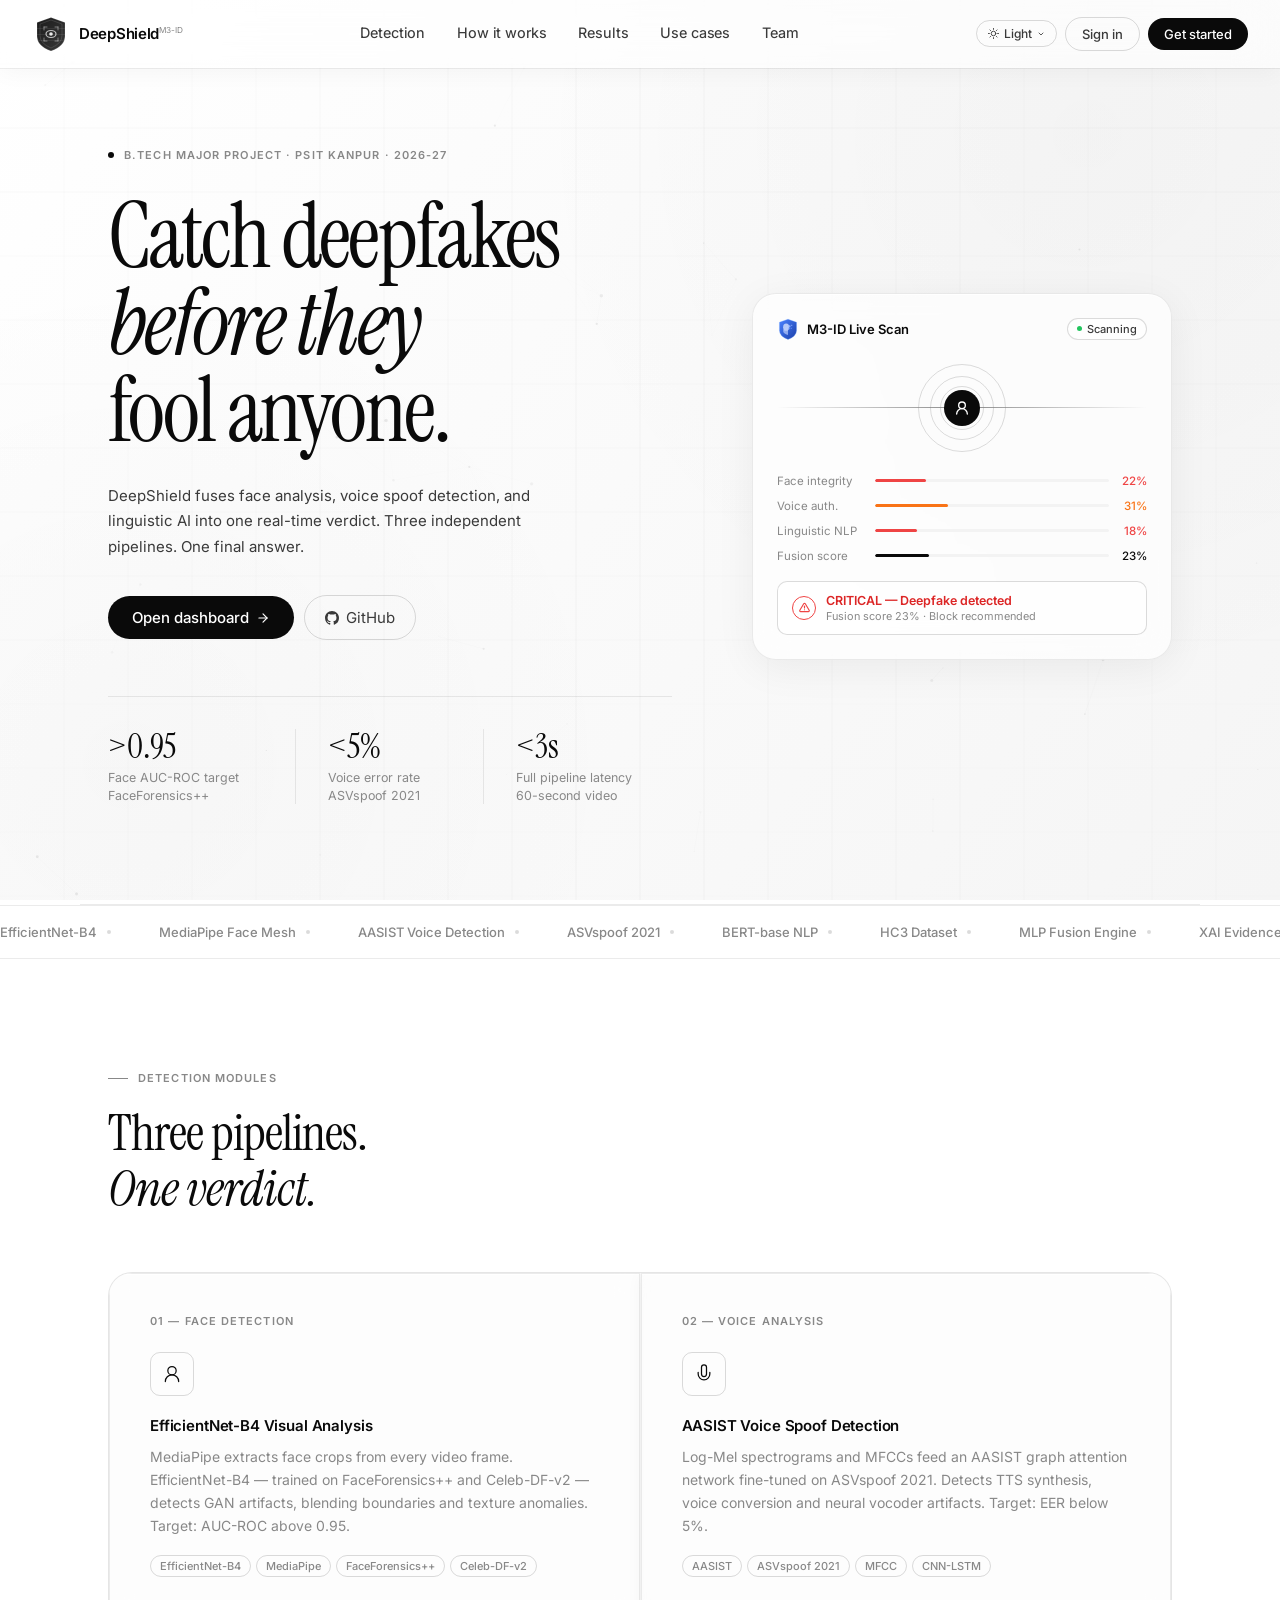
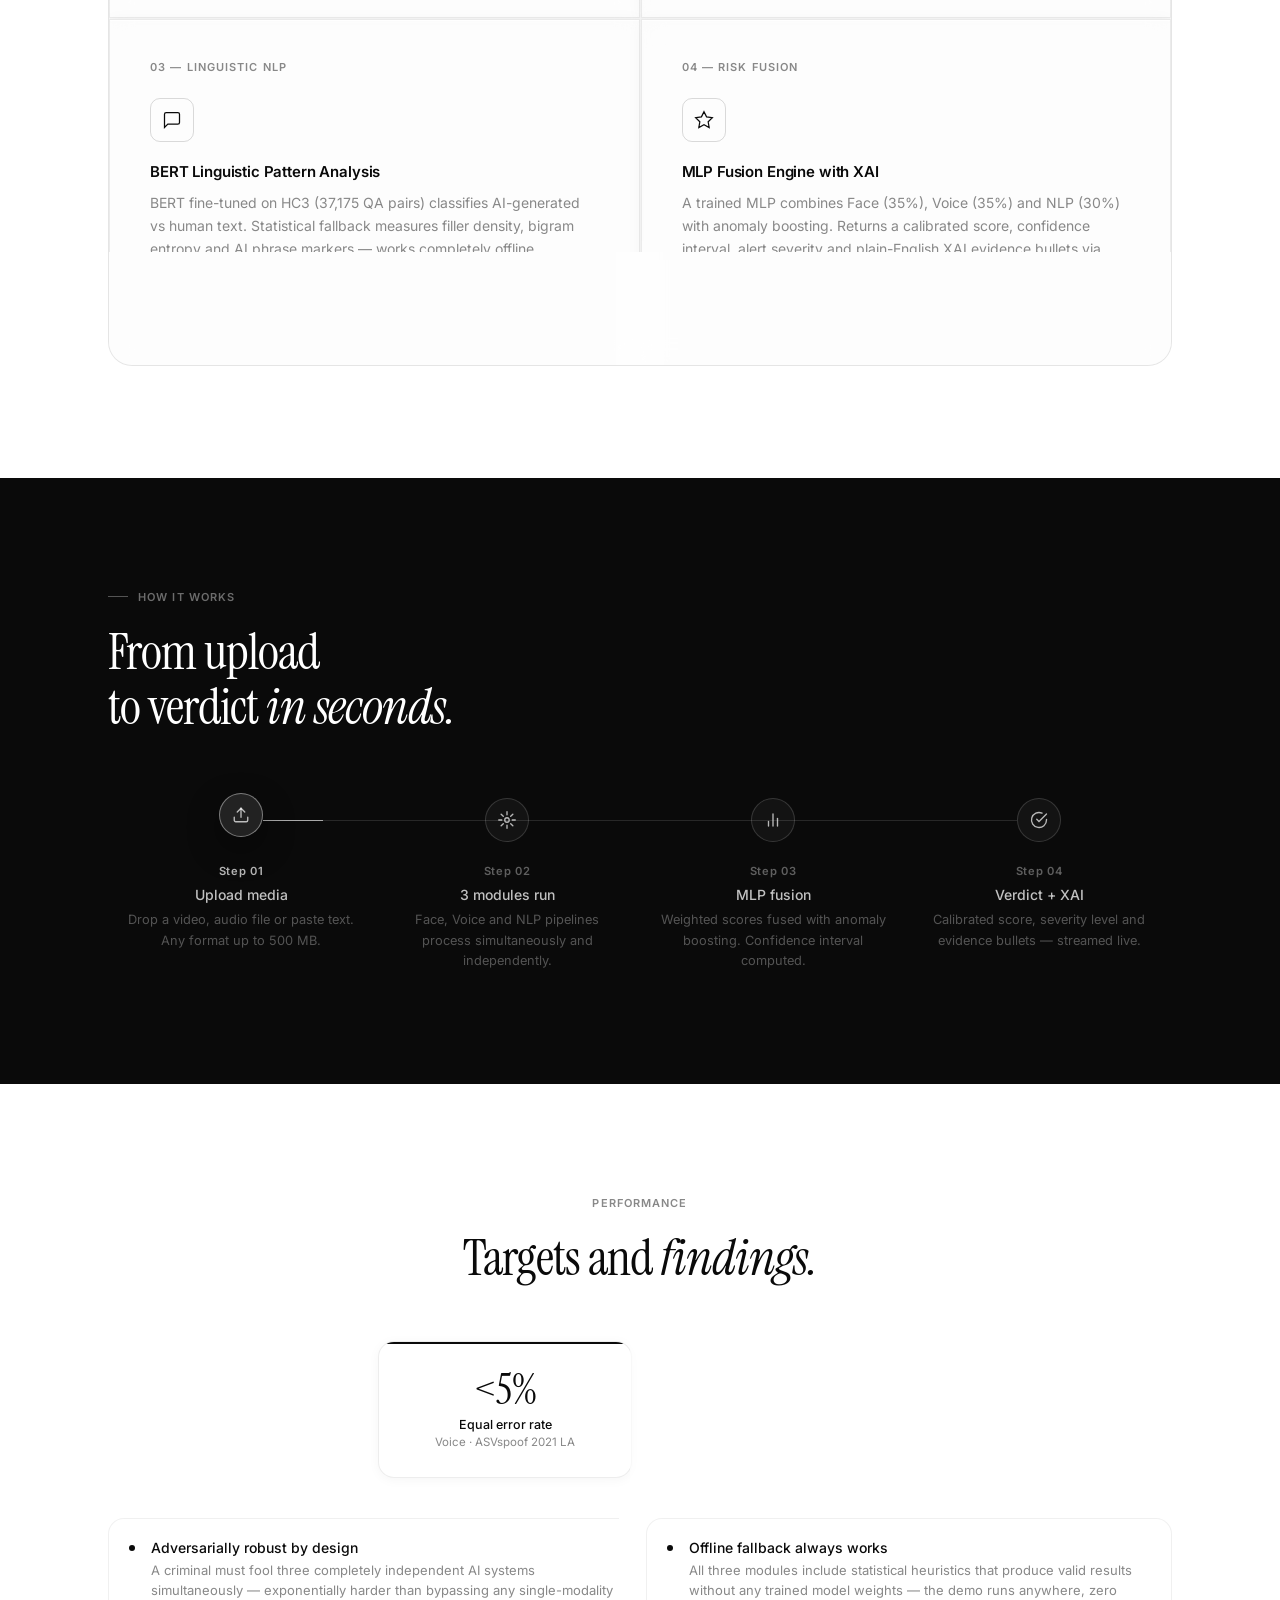
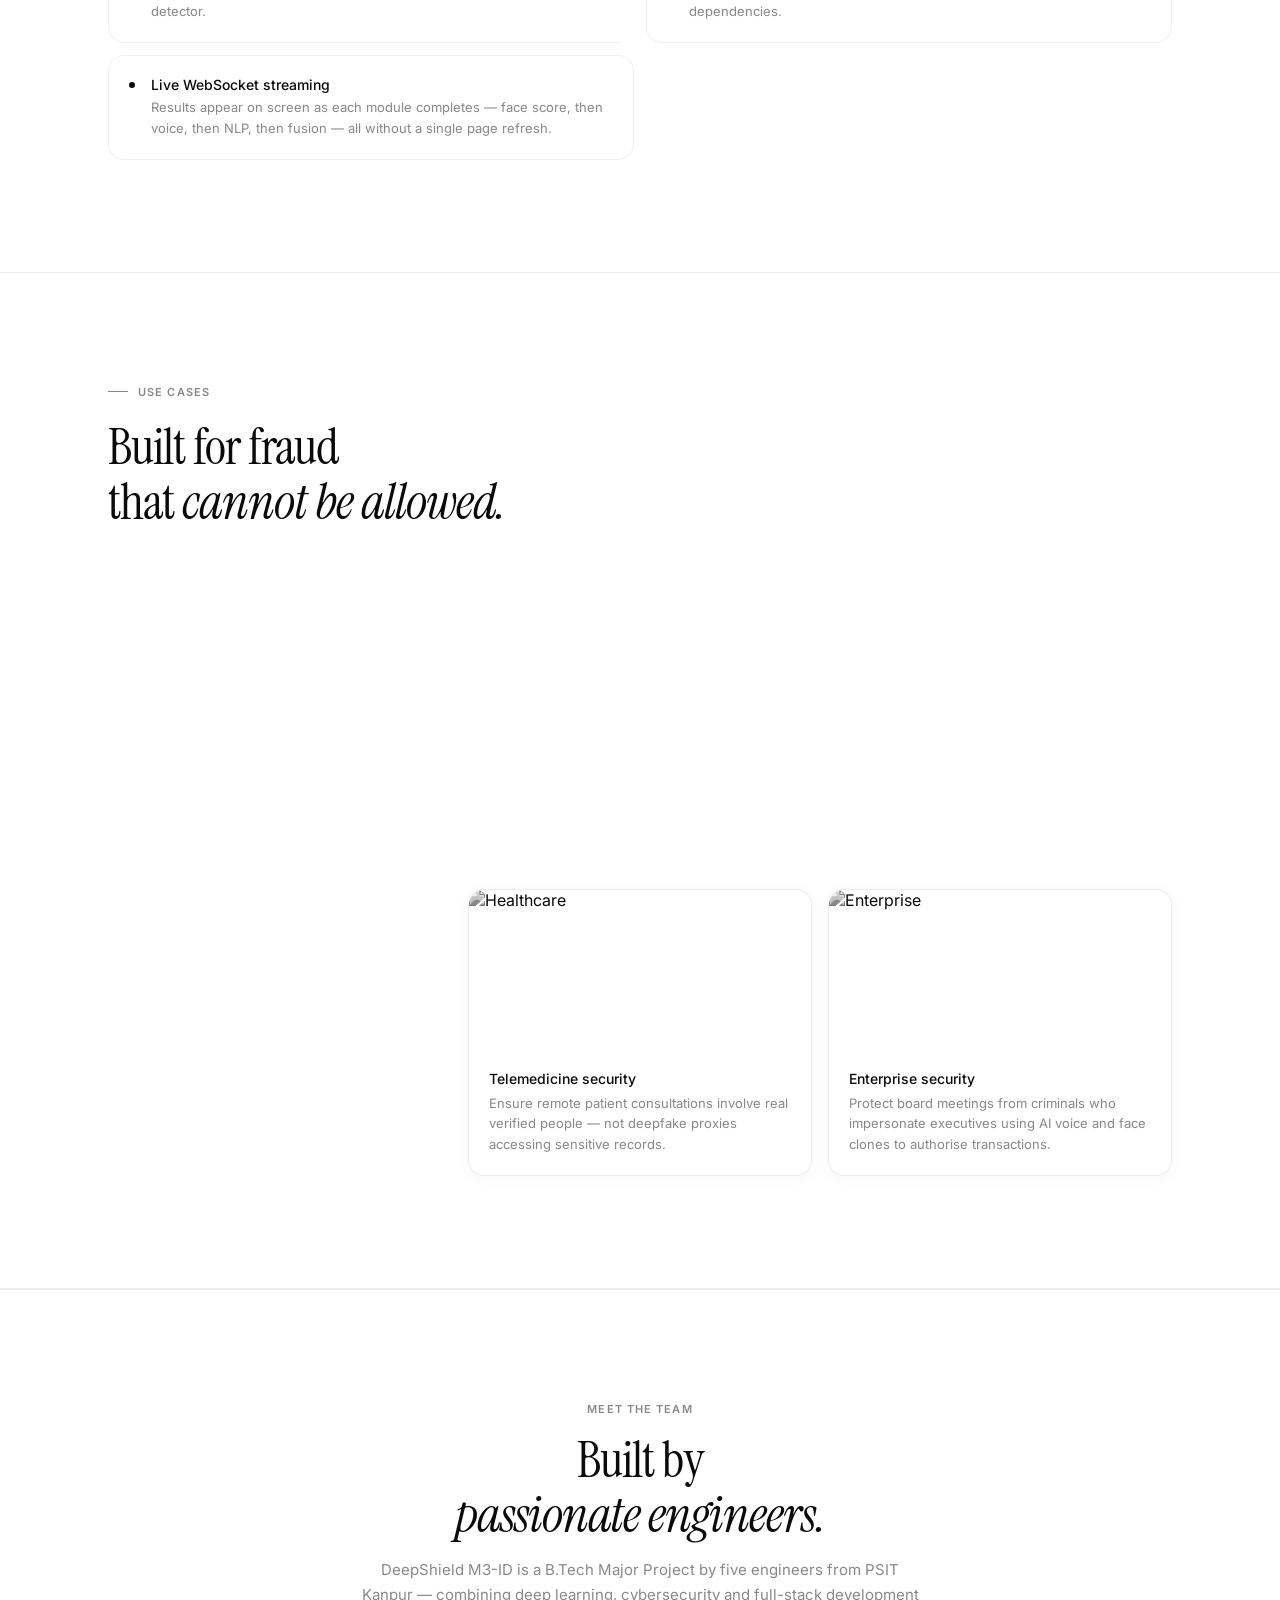
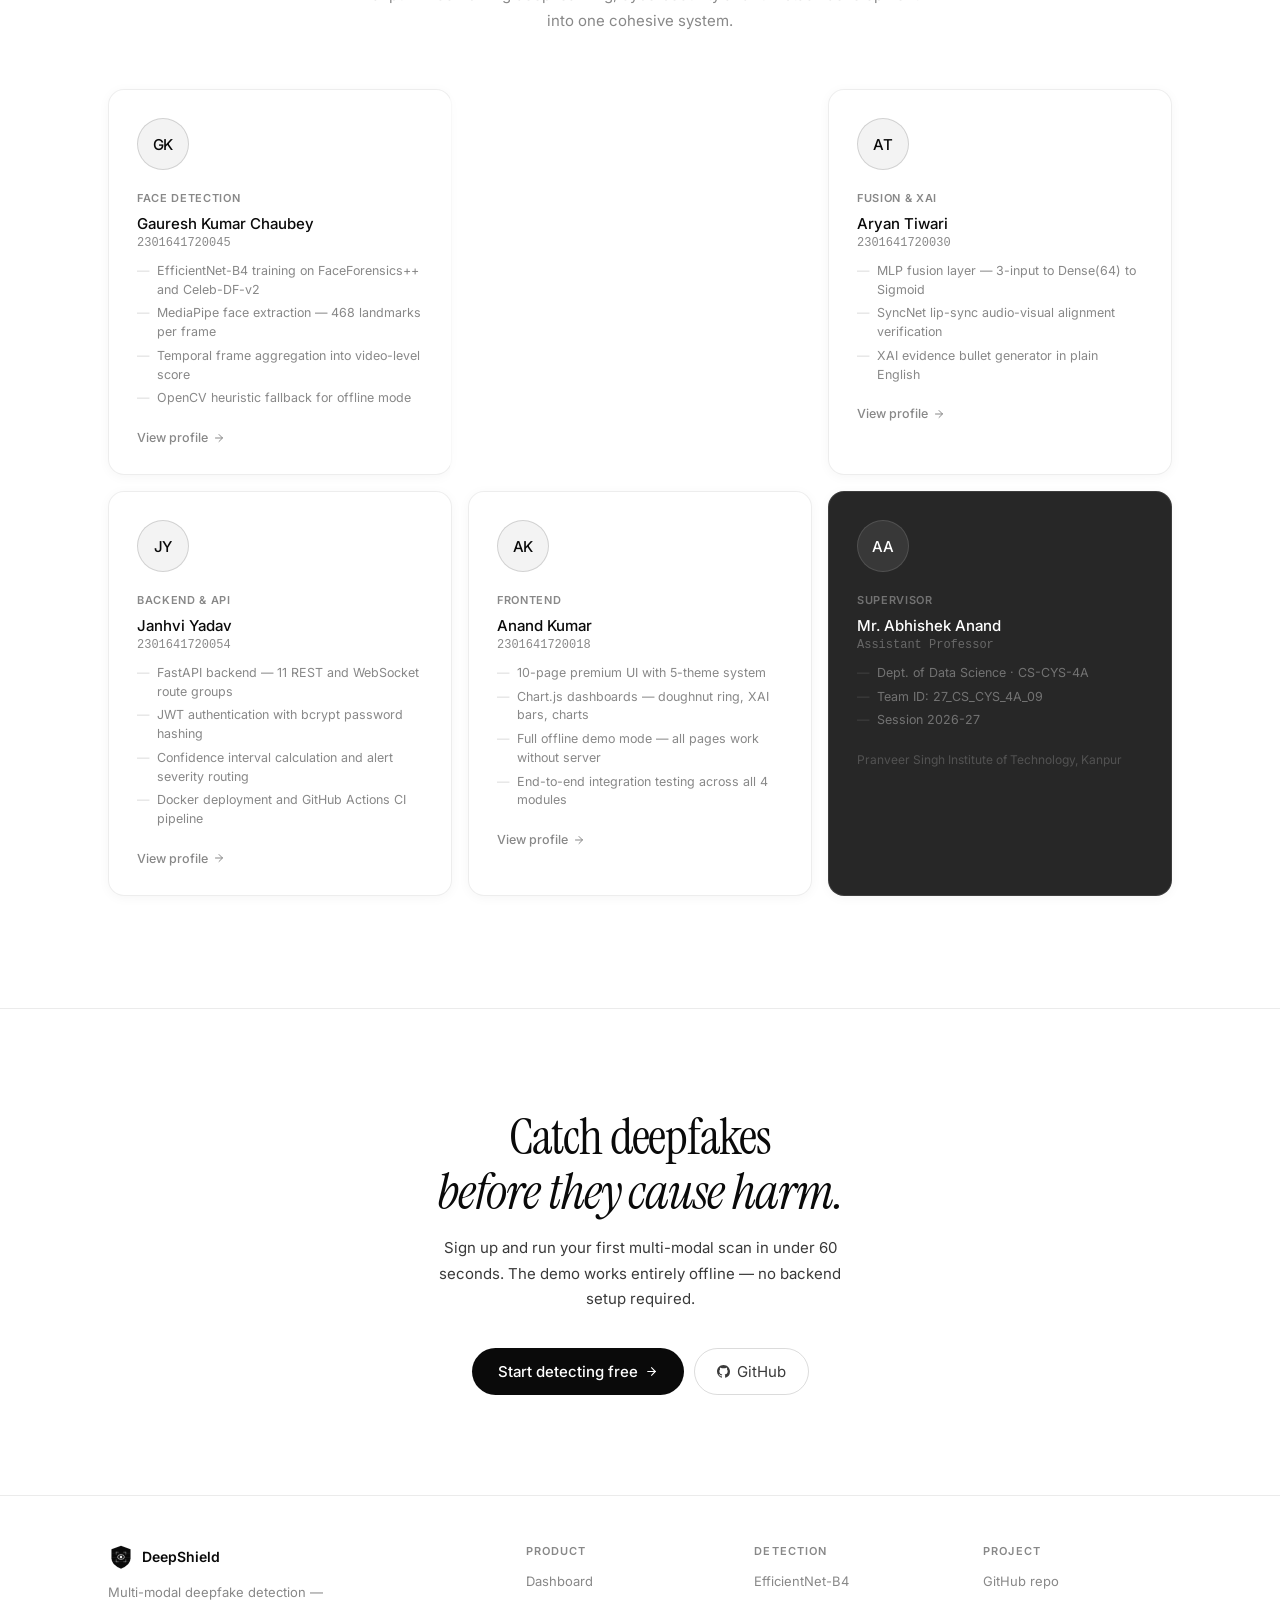
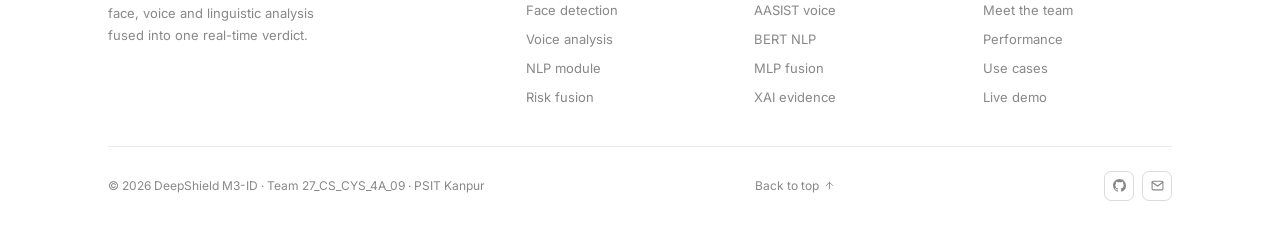
==== commit 6ef2cf17: "Update index.html" ====
--- a/frontend/index.html
+++ b/frontend/index.html
@@ -2,1155 +2,1470 @@
 <html lang="en">
 <head>
 <meta charset="UTF-8"/>
-<meta name="viewport" content="width=device-width, initial-scale=1.0"/>
+<meta name="viewport" content="width=device-width,initial-scale=1.0"/>
 <title>DeepShield — Multi-Modal Deepfake Detection</title>
-<meta name="description" content="DeepShield combines face analysis, voice spoof detection, and linguistic AI analysis into one real-time verdict. Catch deepfakes before they fool anyone."/>
+<meta name="description" content="DeepShield M3-ID. Face, voice, and linguistic deepfake detection fused into one verdict."/>
+<link rel="icon" href="data:image/svg+xml,<svg xmlns='http://www.w3.org/2000/svg' viewBox='0 0 100 100'><text y='.9em' font-size='90'>🛡</text></svg>"/>
 <link rel="preconnect" href="https://fonts.googleapis.com"/>
-<link href="https://fonts.googleapis.com/css2?family=Inter:wght@300;400;500;600;700;800&family=Syne:wght@600;700;800&display=swap" rel="stylesheet"/>
-
+<link href="https://fonts.googleapis.com/css2?family=Inter:wght@300;400;500;600&family=Instrument+Serif:ital@0;1&display=swap" rel="stylesheet"/>
 <style>
-/* ── RESET & BASE ─────────────────────────────────────────── */
 *,*::before,*::after{box-sizing:border-box;margin:0;padding:0}
-html{scroll-behavior:smooth;-webkit-font-smoothing:antialiased}
+html{scroll-behavior:smooth;-webkit-font-smoothing:antialiased;font-size:16px}
+a{text-decoration:none;color:inherit}
 img{max-width:100%;display:block}
-a{text-decoration:none;color:inherit}
-
-/* ── DESIGN TOKENS ───────────────────────────────────────── */
+button{cursor:pointer;font-family:inherit;border:none;background:none}
+
+/* ── TOKENS ─────────────────────────────────────────────── */
 :root{
-  /* Brand gradient: deep navy → electric blue → violet */
-  --c-navy:       #060B18;
-  --c-navy-2:     #0D1427;
-  --c-blue:       #1B5EF7;
-  --c-blue-light: #4B82FF;
-  --c-violet:     #7C3FE4;
-  --c-violet-2:   #9F6EFF;
-  --c-white:      #FFFFFF;
-  --c-offwhite:   #F7F8FC;
-  --c-gray-1:     #E8ECF7;
-  --c-gray-2:     #9AA5C4;
-  --c-gray-3:     #5A6585;
-  --c-text:       #0D1427;
-
-  /* Gradients */
-  --g-hero:   linear-gradient(135deg, #060B18 0%, #0D1427 40%, #1a1060 70%, #0D1427 100%);
-  --g-accent: linear-gradient(135deg, #1B5EF7, #7C3FE4);
-  --g-card:   linear-gradient(160deg, rgba(27,94,247,0.08) 0%, rgba(124,63,228,0.04) 100%);
-  --g-logo:   linear-gradient(135deg, #1B5EF7 0%, #7C3FE4 100%);
-
-  /* Type */
-  --f-display: 'Syne', sans-serif;
-  --f-body:    'Inter', sans-serif;
-
-  /* Space */
-  --r-sm:  6px;
-  --r-md:  12px;
-  --r-lg:  20px;
-  --r-xl:  32px;
-  --r-pill:100px;
-
-  /* Motion */
-  --ease-out: cubic-bezier(0.16,1,0.3,1);
-}
-
-body{
-  font-family: var(--f-body);
-  color: var(--c-text);
-  background: var(--c-white);
-  overflow-x: hidden;
-}
-
-/* ── TYPOGRAPHY ──────────────────────────────────────────── */
-.display-xl{font-family:var(--f-display);font-size:clamp(2.6rem,5.5vw,4.8rem);font-weight:800;line-height:1.08;letter-spacing:-0.03em}
-.display-lg{font-family:var(--f-display);font-size:clamp(2rem,4vw,3.2rem);font-weight:700;line-height:1.12;letter-spacing:-0.025em}
-.display-md{font-family:var(--f-display);font-size:clamp(1.4rem,2.5vw,2rem);font-weight:700;line-height:1.2;letter-spacing:-0.015em}
-.body-lg{font-size:1.125rem;line-height:1.7;color:var(--c-gray-2)}
-.body-md{font-size:1rem;line-height:1.65;color:var(--c-gray-3)}
-.label{font-size:0.75rem;font-weight:600;letter-spacing:0.08em;text-transform:uppercase;color:var(--c-blue)}
-
-/* ── LAYOUT ──────────────────────────────────────────────── */
-.container{width:100%;max-width:1200px;margin:0 auto;padding:0 24px}
-.section{padding:96px 0}
-
-/* ── NAV ─────────────────────────────────────────────────── */
-.nav{
+  --bg:    #ffffff;
+  --bg2:   #f9f9f9;
+  --bg3:   #f3f3f3;
+  --ink:   #0a0a0a;
+  --ink2:  #3a3a3a;
+  --ink3:  #888888;
+  --line:  rgba(0,0,0,0.08);
+  --line2: rgba(0,0,0,0.14);
+  --r:     10px;
+  --r2:    16px;
+  --r3:    24px;
+  --ff:    'Inter', system-ui, sans-serif;
+  --fs:    'Instrument Serif', Georgia, serif;
+  --ease:  cubic-bezier(.16,1,.3,1);
+}
+[data-t=dark]{
+  --bg:#0a0a0a; --bg2:#111111; --bg3:#181818;
+  --ink:#f5f5f5; --ink2:#c0c0c0; --ink3:#666666;
+  --line:rgba(255,255,255,0.08); --line2:rgba(255,255,255,0.14);
+}
+[data-t=warm]{
+  --bg:#faf8f4; --bg2:#f3f0ea; --bg3:#ece8df;
+  --ink:#1a1510; --ink2:#4a3f30; --ink3:#9a8a75;
+  --line:rgba(100,80,50,0.1); --line2:rgba(100,80,50,0.18);
+}
+
+/* ── DARK MODE SPECIFIC OVERRIDES ─── */
+[data-t=dark] .how-section{background:#000000}
+[data-t=dark] .scan-card{background:#111111;border-color:rgba(255,255,255,0.1)}
+[data-t=dark] .status-badge{background:#0a0a0a;border-color:rgba(255,255,255,0.1)}
+[data-t=dark] .verdict{background:#0a0a0a;border-color:rgba(255,255,255,0.1)}
+[data-t=dark] .verdict-main{color:#fca5a5}
+[data-t=dark] .verdict-icon{border-color:rgba(252,165,165,0.5)}
+[data-t=dark] .feat-grid{background:rgba(255,255,255,0.06)}
+[data-t=dark] .feat{background:#0a0a0a}
+[data-t=dark] .feat:hover{background:#111111}
+[data-t=dark] .feat-icon{border-color:rgba(255,255,255,0.08);background:#111111}
+[data-t=dark] .chip{border-color:rgba(255,255,255,0.08);color:#666666}
+[data-t=dark] .res-card{background:#0a0a0a;border-color:rgba(255,255,255,0.08)}
+[data-t=dark] .res-card::before{background:rgba(255,255,255,0.15)}
+[data-t=dark] .finding{background:#0a0a0a;border-color:rgba(255,255,255,0.08)}
+[data-t=dark] .fdot{background:rgba(255,255,255,0.4)}
+[data-t=dark] .uc-card{background:#0a0a0a;border-color:rgba(255,255,255,0.08)}
+[data-t=dark] .uc-img img{filter:grayscale(100%) brightness(.5)}
+[data-t=dark] .uc-card:hover .uc-img img{filter:grayscale(70%) brightness(.6)}
+[data-t=dark] .t-card{background:#0a0a0a;border-color:rgba(255,255,255,0.08)}
+[data-t=dark] .t-card:hover{background:#111111;border-color:rgba(255,255,255,0.14)}
+[data-t=dark] .t-av{background:#181818;border-color:rgba(255,255,255,0.1)}
+[data-t=dark] .t-card.super{background:#111111;border-color:rgba(255,255,255,0.1)}
+[data-t=dark] .t-card.super .t-av{background:rgba(255,255,255,0.06);border-color:rgba(255,255,255,0.1)}
+[data-t=dark] .t-menu{background:#0a0a0a;border-color:rgba(255,255,255,0.1);box-shadow:0 8px 32px rgba(0,0,0,0.6)}
+[data-t=dark] .t-opt:hover{background:#181818}
+[data-t=dark] .t-wrap .t-pill{border-color:rgba(255,255,255,0.15);color:rgba(255,255,255,0.5)}
+[data-t=dark] .t-wrap .t-pill:hover{border-color:rgba(255,255,255,0.3);color:#fff}
+[data-t=dark] .btn-line{border-color:rgba(255,255,255,0.12);color:rgba(255,255,255,0.5)}
+[data-t=dark] .btn-line:hover{border-color:rgba(255,255,255,0.3);color:#fff}
+[data-t=dark] .btn-solid{background:#f5f5f5;color:#0a0a0a}
+[data-t=dark] .hero-stats{border-top-color:rgba(255,255,255,0.08)}
+[data-t=dark] .hstat{border-right-color:rgba(255,255,255,0.08)}
+[data-t=dark] .hero-meta-dot{background:rgba(255,255,255,0.5)}
+[data-t=dark] .face-center{background:#f5f5f5}
+[data-t=dark] .face-center svg{stroke:#0a0a0a}
+[data-t=dark] .soc{border-color:rgba(255,255,255,0.08);color:rgba(255,255,255,0.3)}
+[data-t=dark] .soc:hover{border-color:rgba(255,255,255,0.3);color:#fff}
+[data-t=dark] .cta-section{border-top-color:rgba(255,255,255,0.08)}
+[data-t=dark] .btn-cta-p{background:#f5f5f5;color:#0a0a0a}
+[data-t=dark] .btn-cta-g{border-color:rgba(255,255,255,0.15);color:rgba(255,255,255,0.6)}
+[data-t=dark] .btn-cta-g:hover{border-color:rgba(255,255,255,0.3);color:#fff}
+[data-t=dark] .btn-hero-p{background:#f5f5f5;color:#0a0a0a}
+[data-t=dark] .btn-hero-g{border-color:rgba(255,255,255,0.12);color:rgba(255,255,255,0.5)}
+[data-t=dark] .btn-hero-g:hover{border-color:rgba(255,255,255,0.3);color:#fff}
+[data-t=dark] .sec-label-line{background:rgba(255,255,255,0.2)}
+[data-t=dark] .m-dot{background:rgba(255,255,255,0.08)}
+[data-t=dark] .ring{border-color:rgba(255,255,255,0.08)}
+[data-t=dark] .beam{background:linear-gradient(90deg,transparent,rgba(255,255,255,0.2),transparent)}
+[data-t=dark] .conn-fill{background:rgba(255,255,255,0.5)}
+[data-t=dark] .step-num-wrap{border-color:rgba(255,255,255,0.1);background:rgba(255,255,255,0.03)}
+[data-t=dark] .step:hover .step-num-wrap,[data-t=dark] .step.on .step-num-wrap{background:rgba(255,255,255,0.08);border-color:rgba(255,255,255,0.3)}
+[data-t=dark] footer{border-top-color:rgba(255,255,255,0.06)}
+[data-t=dark] .ft-bottom{border-top-color:rgba(255,255,255,0.06)}
+[data-t=dark] .scores .srow .sfill[style*="background:var(--ink)"]{background:rgba(255,255,255,0.8)!important}
+body{font-family:var(--ff);background:var(--bg);color:var(--ink);overflow-x:hidden;transition:background .25s,color .25s}
+
+/* ── TYPE ─────────────────────────────────────────────────── */
+.t-hero{font-family:var(--fs);font-size:clamp(3.2rem,7vw,6.5rem);font-weight:400;line-height:.97;letter-spacing:-.03em;color:var(--ink)}
+.t-hero i{font-style:italic}
+.t-h2{font-family:var(--fs);font-size:clamp(2rem,4vw,3.4rem);font-weight:400;line-height:1.08;letter-spacing:-.02em;color:var(--ink)}
+.t-h2 i{font-style:italic}
+.t-h3{font-size:1rem;font-weight:500;color:var(--ink);letter-spacing:-.01em}
+.t-body{font-size:.9375rem;line-height:1.7;color:var(--ink2)}
+.t-small{font-size:.8125rem;line-height:1.6;color:var(--ink3)}
+.t-label{font-size:.6875rem;font-weight:600;letter-spacing:.1em;text-transform:uppercase;color:var(--ink3)}
+.t-mono{font-family:'SF Mono','Fira Code',monospace;font-size:.75rem;color:var(--ink3)}
+
+/* ── LAYOUT ───────────────────────────────────────────────── */
+.wrap{max-width:1120px;margin:0 auto;padding:0 28px}
+.section{padding:112px 0}
+
+/* ── NAV ──────────────────────────────────────────────────── */
+nav{
   position:fixed;top:0;left:0;right:0;z-index:100;
-  padding:0 40px;height:68px;
+  height:68px;padding:0 32px;
   display:flex;align-items:center;justify-content:space-between;
-  background:rgba(6,11,24,0.0);
-  backdrop-filter:blur(0px);
-  transition:background .3s, backdrop-filter .3s, border-color .3s;
-  border-bottom:1px solid transparent;
-}
-.nav.scrolled{
-  background:rgba(6,11,24,0.88);
-  backdrop-filter:blur(18px);
-  border-bottom-color:rgba(255,255,255,0.06);
-}
-.nav-logo{display:flex;align-items:center;gap:10px;color:#fff}
-.nav-logo-mark{
-  width:38px;height:38px;border-radius:10px;
-  background:var(--g-logo);
-  display:flex;align-items:center;justify-content:center;
-  flex-shrink:0;
-}
-.nav-logo-text{font-family:var(--f-display);font-size:1.2rem;font-weight:700;color:#fff}
-.nav-logo-text span{color:var(--c-violet-2)}
-.nav-links{display:flex;align-items:center;gap:32px}
-.nav-links a{font-size:0.875rem;font-weight:500;color:rgba(255,255,255,0.7);transition:color .2s}
-.nav-links a:hover{color:#fff}
-.nav-cta{display:flex;align-items:center;gap:12px}
-.btn-ghost-nav{font-size:0.875rem;font-weight:500;color:rgba(255,255,255,0.75);padding:8px 16px;border-radius:var(--r-pill);border:1px solid rgba(255,255,255,0.15);transition:all .2s}
-.btn-ghost-nav:hover{background:rgba(255,255,255,0.08);color:#fff}
-.btn-primary-nav{font-size:0.875rem;font-weight:600;color:#fff;padding:9px 20px;border-radius:var(--r-pill);background:var(--g-accent);transition:opacity .2s;box-shadow:0 4px 20px rgba(27,94,247,0.35)}
-.btn-primary-nav:hover{opacity:0.88}
+  border-bottom:1px solid rgba(255,255,255,0.12);
+  background:rgba(255,255,255,0.65);
+  backdrop-filter:blur(20px) saturate(180%);
+  -webkit-backdrop-filter:blur(20px) saturate(180%);
+  transition:background .35s,border-color .35s,box-shadow .35s;
+  box-shadow:0 1px 0 rgba(0,0,0,0.06),0 4px 24px rgba(0,0,0,0.04);
+}
+[data-t=dark] nav{
+  background:rgba(10,10,10,0.6);
+  border-bottom:1px solid rgba(255,255,255,0.07);
+  box-shadow:0 1px 0 rgba(255,255,255,0.05),0 4px 24px rgba(0,0,0,0.3);
+}
+[data-t=warm] nav{
+  background:rgba(250,248,244,0.65);
+  border-bottom:1px solid rgba(100,80,50,0.12);
+}
+nav.stuck{
+  background:rgba(255,255,255,0.82);
+  border-color:rgba(0,0,0,0.08);
+  box-shadow:0 1px 0 rgba(0,0,0,0.06),0 8px 32px rgba(0,0,0,0.08);
+}
+[data-t=dark] nav.stuck{
+  background:rgba(8,8,8,0.85);
+  border-color:rgba(255,255,255,0.09);
+  box-shadow:0 1px 0 rgba(255,255,255,0.06),0 8px 32px rgba(0,0,0,0.5);
+}
+[data-t=warm] nav.stuck{background:rgba(250,248,244,0.88);border-color:rgba(100,80,50,0.14)}
+.nav-logo{display:flex;align-items:center;gap:9px}
+.logo-sq{
+  width:36px;height:36px;background:none;border-radius:0;
+  display:flex;align-items:center;justify-content:center;flex-shrink:0;
+}
+.logo-sq svg{display:block}
+.logo-name{font-size:.9375rem;font-weight:600;color:var(--ink);letter-spacing:-.02em}
+.logo-name sup{font-size:.55em;font-weight:400;color:var(--ink3);vertical-align:super;letter-spacing:0}
+.nav-mid{display:flex;gap:32px}
+.nav-mid a{
+  font-size:.9rem;font-weight:450;color:var(--ink2);
+  transition:color .2s;letter-spacing:-.01em;
+  position:relative;padding-bottom:2px;
+}
+.nav-mid a::after{
+  content:'';position:absolute;bottom:-2px;left:0;right:0;height:1px;
+  background:var(--ink);transform:scaleX(0);transform-origin:left;
+  transition:transform .25s cubic-bezier(.16,1,.3,1);
+}
+.nav-mid a:hover{color:var(--ink)}
+.nav-mid a:hover::after{transform:scaleX(1)}
+.nav-end{display:flex;align-items:center;gap:8px}
+
+/* Theme switcher */
+.t-wrap{position:relative}
+.t-pill{
+  display:flex;align-items:center;gap:5px;
+  padding:5px 11px;border-radius:100px;
+  border:1px solid var(--line2);background:transparent;
+  font-size:.75rem;font-weight:500;color:var(--ink2);
+  transition:border-color .15s,color .15s;
+}
+.t-pill:hover{border-color:var(--ink);color:var(--ink)}
+.t-menu{
+  position:absolute;top:calc(100% + 8px);right:0;
+  background:var(--bg);border:1px solid var(--line2);
+  border-radius:var(--r2);padding:5px;min-width:140px;
+  display:none;z-index:200;
+  box-shadow:0 8px 32px rgba(0,0,0,.12);
+}
+.t-menu.open{display:block}
+.t-opt{
+  display:flex;align-items:center;gap:9px;width:100%;
+  padding:8px 11px;border-radius:8px;
+  font-size:.8125rem;font-weight:400;color:var(--ink2);
+  transition:background .1s,color .1s;
+}
+.t-opt:hover{background:var(--bg3);color:var(--ink)}
+.t-opt.on{color:var(--ink);font-weight:500}
+.t-swatch{width:12px;height:12px;border-radius:50%;border:1px solid var(--line2);flex-shrink:0}
+.btn-line{
+  display:inline-flex;align-items:center;gap:6px;
+  padding:8px 16px;border-radius:100px;
+  border:1px solid var(--line2);
+  font-size:.8125rem;font-weight:500;color:var(--ink2);
+  transition:all .15s;
+}
+.btn-line:hover{border-color:var(--ink);color:var(--ink)}
+.btn-solid{
+  display:inline-flex;align-items:center;gap:6px;
+  padding:8px 16px;border-radius:100px;
+  background:var(--ink);
+  font-size:.8125rem;font-weight:500;color:var(--bg);
+  transition:opacity .15s;
+}
+.btn-solid:hover{opacity:.8}
 
 /* ── HERO ─────────────────────────────────────────────────── */
 .hero{
-  min-height:100vh;
-  background:var(--g-hero);
-  display:flex;align-items:center;
+  padding-top:148px;padding-bottom:100px;
+  border-bottom:1px solid var(--line);
+}
+.hero-grid{display:grid;grid-template-columns:1fr 420px;gap:80px;align-items:center}
+.hero-meta{display:flex;align-items:center;gap:10px;margin-bottom:32px}
+.hero-meta-dot{width:6px;height:6px;border-radius:50%;background:var(--ink)}
+.hero-title{margin-bottom:28px}
+.hero-sub{max-width:440px;margin-bottom:36px}
+.hero-ctas{display:flex;align-items:center;gap:10px;margin-bottom:56px}
+.btn-hero-p{
+  display:inline-flex;align-items:center;gap:7px;
+  padding:12px 24px;border-radius:100px;
+  background:var(--ink);
+  font-size:.9375rem;font-weight:500;color:var(--bg);
+  transition:opacity .15s;
+}
+.btn-hero-p:hover{opacity:.75}
+.btn-hero-g{
+  display:inline-flex;align-items:center;gap:7px;
+  padding:12px 20px;border-radius:100px;
+  border:1px solid var(--line2);
+  font-size:.9375rem;font-weight:400;color:var(--ink2);
+  transition:all .15s;
+}
+.btn-hero-g:hover{border-color:var(--ink);color:var(--ink)}
+.hero-stats{display:grid;grid-template-columns:repeat(3,1fr);gap:0;border-top:1px solid var(--line);padding-top:32px}
+.hstat{padding-right:32px;border-right:1px solid var(--line)}
+.hstat:last-child{border-right:none;padding-right:0;padding-left:32px}
+.hstat:nth-child(2){padding:0 32px}
+.hstat-n{font-family:var(--fs);font-size:2.2rem;font-weight:400;color:var(--ink);line-height:1;margin-bottom:5px}
+.hstat-l{font-size:.78rem;color:var(--ink3);line-height:1.4}
+
+/* Scan card */
+.scan-card{
+  background:var(--bg2);
+  border:1px solid var(--line2);
+  border-radius:var(--r3);
+  padding:24px;
   position:relative;overflow:hidden;
-  padding-top:68px;
-}
-.hero-mesh{
-  position:absolute;inset:0;pointer-events:none;
-  background:
-    radial-gradient(ellipse 80% 60% at 20% 50%, rgba(27,94,247,0.18) 0%, transparent 60%),
-    radial-gradient(ellipse 60% 70% at 80% 30%, rgba(124,63,228,0.22) 0%, transparent 60%),
-    radial-gradient(ellipse 40% 40% at 50% 80%, rgba(75,130,255,0.12) 0%, transparent 60%);
-}
-.hero-grid-lines{
-  position:absolute;inset:0;pointer-events:none;
-  background-image:
-    linear-gradient(rgba(255,255,255,0.03) 1px, transparent 1px),
-    linear-gradient(90deg, rgba(255,255,255,0.03) 1px, transparent 1px);
-  background-size:60px 60px;
-  mask-image:radial-gradient(ellipse 100% 100% at 50% 50%, black 30%, transparent 100%);
-}
-.hero-inner{
-  position:relative;z-index:1;
-  display:grid;grid-template-columns:1fr 1fr;
-  gap:60px;align-items:center;
-  width:100%;max-width:1200px;margin:0 auto;padding:80px 24px;
-}
-.hero-content{}
-.hero-badge{
-  display:inline-flex;align-items:center;gap:8px;
-  padding:6px 14px 6px 8px;
-  background:rgba(27,94,247,0.12);
-  border:1px solid rgba(27,94,247,0.3);
-  border-radius:var(--r-pill);
-  margin-bottom:28px;
-}
-.hero-badge-dot{width:6px;height:6px;border-radius:50%;background:#4B82FF;animation:pulse-dot 2s infinite}
-@keyframes pulse-dot{0%,100%{opacity:1}50%{opacity:0.4}}
-.hero-badge span{font-size:0.75rem;font-weight:600;color:#6B9EFF;letter-spacing:0.06em;text-transform:uppercase}
-.hero-title{color:#fff;margin-bottom:24px}
-.hero-title em{font-style:normal;background:var(--g-accent);-webkit-background-clip:text;-webkit-text-fill-color:transparent;background-clip:text}
-.hero-sub{margin-bottom:40px;max-width:480px}
-.hero-sub p{font-size:1.1rem;line-height:1.75;color:rgba(255,255,255,0.6)}
-.hero-actions{display:flex;gap:12px;flex-wrap:wrap;margin-bottom:56px}
-.btn-primary-hero{
-  display:inline-flex;align-items:center;gap:8px;
-  font-size:1rem;font-weight:600;color:#fff;
-  padding:14px 28px;border-radius:var(--r-pill);
-  background:var(--g-accent);
-  box-shadow:0 8px 32px rgba(27,94,247,0.4);
-  transition:transform .2s, box-shadow .2s;
-}
-.btn-primary-hero:hover{transform:translateY(-2px);box-shadow:0 12px 40px rgba(27,94,247,0.5)}
-.btn-ghost-hero{
-  display:inline-flex;align-items:center;gap:8px;
-  font-size:1rem;font-weight:500;color:rgba(255,255,255,0.8);
-  padding:14px 24px;border-radius:var(--r-pill);
+}
+.card-top{display:flex;justify-content:space-between;align-items:center;margin-bottom:24px}
+.card-top-l{display:flex;align-items:center;gap:8px}
+.card-logo-sm{width:22px;height:22px;background:var(--ink);border-radius:5px;display:flex;align-items:center;justify-content:center}
+.card-name{font-size:.8125rem;font-weight:600;color:var(--ink)}
+.status-badge{
+  display:flex;align-items:center;gap:5px;
+  padding:3px 9px;border-radius:100px;
+  border:1px solid var(--line2);background:var(--bg);
+}
+.status-dot{width:5px;height:5px;border-radius:50%;background:#22c55e;animation:blink 1.8s infinite}
+@keyframes blink{0%,100%{opacity:1}50%{opacity:.3}}
+.status-badge span{font-size:.6875rem;font-weight:500;color:var(--ink2)}
+
+/* Face viz */
+.face-viz{position:relative;height:88px;display:flex;align-items:center;justify-content:center;margin-bottom:22px}
+.ring{position:absolute;border-radius:50%;border:1px solid var(--line2);animation:rot linear infinite}
+.ring1{width:88px;height:88px;animation-duration:14s}
+.ring2{width:64px;height:64px;animation-duration:9s;animation-direction:reverse}
+.ring3{width:44px;height:44px;animation-duration:6s}
+@keyframes rot{to{transform:rotate(360deg)}}
+.face-center{
+  width:36px;height:36px;border-radius:50%;
+  background:var(--ink);
+  display:flex;align-items:center;justify-content:center;
+  z-index:1;
+}
+.beam{
+  position:absolute;left:0;right:0;height:1px;
+  background:linear-gradient(90deg,transparent,var(--ink3),transparent);
+  animation:beamscan 2.4s ease-in-out infinite;
+}
+@keyframes beamscan{0%{top:0;opacity:0}15%{opacity:1}85%{opacity:1}100%{top:100%;opacity:0}}
+
+/* Score bars */
+.scores{display:flex;flex-direction:column;gap:11px;margin-bottom:18px}
+.srow{display:flex;align-items:center;gap:10px}
+.slbl{font-size:.72rem;color:var(--ink3);width:88px;flex-shrink:0}
+.strack{flex:1;height:3px;background:var(--bg3);border-radius:100px;overflow:hidden}
+.sfill{height:100%;border-radius:100px}
+.spct{font-size:.72rem;font-weight:500;width:28px;text-align:right;flex-shrink:0}
+
+/* Verdict */
+.verdict{
+  display:flex;align-items:center;gap:10px;
+  padding:11px 14px;border-radius:var(--r);
+  background:var(--bg);border:1px solid var(--line2);
+}
+.verdict-icon{
+  width:24px;height:24px;border-radius:50%;
+  border:1.5px solid #ef4444;
+  display:flex;align-items:center;justify-content:center;flex-shrink:0;
+}
+.verdict-main{font-size:.78rem;font-weight:600;color:#dc2626}
+.verdict-sub{font-size:.68rem;color:var(--ink3);margin-top:1px}
+
+/* ── MARQUEE ──────────────────────────────────────────────── */
+.marquee-wrap{
+  padding:18px 0;border-top:1px solid var(--line);border-bottom:1px solid var(--line);
+  background:var(--bg2);overflow:hidden;
+}
+.marquee-track{display:flex;gap:48px;width:max-content;animation:marquee 22s linear infinite}
+@keyframes marquee{to{transform:translateX(-50%)}}
+.marquee-item{display:flex;align-items:center;gap:10px;flex-shrink:0;white-space:nowrap}
+.marquee-item span{font-size:.8125rem;font-weight:500;color:var(--ink3)}
+.m-dot{width:4px;height:4px;border-radius:50%;background:var(--line2);flex-shrink:0}
+
+/* ── SECTIONS ─────────────────────────────────────────────── */
+.sec-label{display:flex;align-items:center;gap:10px;margin-bottom:20px}
+.sec-label-line{width:20px;height:1px;background:var(--ink3)}
+.sec-center{text-align:center;display:flex;flex-direction:column;align-items:center}
+.sec-center .sec-label{justify-content:center}
+.sec-center .sec-label-line{display:none}
+
+/* ── FEATURES ─────────────────────────────────────────────── */
+.feat-grid{display:grid;grid-template-columns:repeat(2,1fr);gap:1px;background:var(--line);border:1px solid var(--line);border-radius:var(--r3);overflow:hidden;margin-top:56px}
+.feat{padding:40px;background:var(--bg);transition:background .2s}
+.feat:hover{background:var(--bg2)}
+.feat-num{font-size:.6875rem;font-weight:600;letter-spacing:.1em;text-transform:uppercase;color:var(--ink3);margin-bottom:24px}
+.feat-icon{
+  width:44px;height:44px;border-radius:10px;border:1px solid var(--line2);
+  display:flex;align-items:center;justify-content:center;margin-bottom:20px;
+}
+.feat h3{font-size:.9375rem;font-weight:600;color:var(--ink);margin-bottom:10px;letter-spacing:-.01em}
+.feat p{font-size:.875rem;line-height:1.65;color:var(--ink3);margin-bottom:18px}
+.feat-chips{display:flex;gap:5px;flex-wrap:wrap}
+.chip{font-size:.6875rem;font-weight:500;padding:3px 9px;border-radius:100px;border:1px solid var(--line2);color:var(--ink3)}
+
+/* ── HOW ──────────────────────────────────────────────────── */
+.how-section{background:#0a0a0a}
+.how-section .sec-label-line{background:rgba(255,255,255,0.3)}
+.how-section .t-label{color:rgba(255,255,255,0.4)}
+.how-section .t-h2{color:#fff}
+.steps-row{
+  display:grid;grid-template-columns:repeat(4,1fr);
+  gap:0;position:relative;margin-top:64px;
+}
+.conn-line{
+  position:absolute;top:22px;left:calc(12.5% + 22px);right:calc(12.5% + 22px);
+  height:1px;background:rgba(255,255,255,0.12);overflow:hidden;
+}
+.conn-fill{
+  height:100%;width:0;
+  background:rgba(255,255,255,0.6);
+  transition:width 1.4s var(--ease);
+}
+.conn-line.done .conn-fill{width:100%}
+.step{padding:0 20px;text-align:center;position:relative;z-index:1;cursor:pointer}
+.step-num-wrap{
+  width:44px;height:44px;border-radius:50%;
   border:1px solid rgba(255,255,255,0.15);
-  transition:all .2s;
-}
-.btn-ghost-hero:hover{background:rgba(255,255,255,0.07);color:#fff}
-.hero-stats{display:flex;gap:0}
-.hero-stat{padding-right:32px;border-right:1px solid rgba(255,255,255,0.1)}
-.hero-stat:last-child{border-right:none;padding-right:0;padding-left:32px}
-.hero-stat:first-child{padding-left:0}
-.hero-stat-num{font-family:var(--f-display);font-size:2rem;font-weight:800;color:#fff;line-height:1}
-.hero-stat-num span{font-size:1.2rem;color:var(--c-blue-light)}
-.hero-stat-label{font-size:0.8rem;color:rgba(255,255,255,0.45);margin-top:4px;line-height:1.4}
-
-/* Hero scan card */
-.hero-visual{position:relative;display:flex;justify-content:center;align-items:center}
+  background:rgba(255,255,255,0.04);
+  display:flex;align-items:center;justify-content:center;
+  margin:0 auto 22px;
+  transition:all .3s var(--ease);
+}
+.step:hover .step-num-wrap,.step.on .step-num-wrap{
+  background:rgba(255,255,255,0.1);
+  border-color:rgba(255,255,255,0.4);
+  transform:translateY(-5px);
+  box-shadow:0 12px 32px rgba(0,0,0,0.4);
+}
+.step-n{font-size:.7rem;font-weight:600;letter-spacing:.06em;color:rgba(255,255,255,0.35);margin-bottom:8px;transition:color .3s}
+.step:hover .step-n,.step.on .step-n{color:rgba(255,255,255,0.7)}
+.step h3{font-size:.875rem;font-weight:500;color:rgba(255,255,255,0.75);margin-bottom:7px}
+.step p{font-size:.8rem;line-height:1.6;color:rgba(255,255,255,0.3)}
+
+/* ── RESULTS ──────────────────────────────────────────────── */
+.results-grid{display:grid;grid-template-columns:repeat(4,1fr);gap:16px;margin-bottom:40px;margin-top:56px}
+.res-card{
+  padding:28px 22px;border:1px solid var(--line);border-radius:var(--r2);
+  background:var(--bg);text-align:center;position:relative;overflow:hidden;
+}
+.res-card::before{content:'';position:absolute;top:0;left:0;right:0;height:2px;background:var(--ink)}
+.res-num{font-family:var(--fs);font-size:2.6rem;font-weight:400;color:var(--ink);line-height:1;margin-bottom:5px}
+.res-lbl{font-size:.78rem;font-weight:500;color:var(--ink);margin-bottom:3px}
+.res-sub{font-size:.72rem;color:var(--ink3)}
+.findings{display:grid;grid-template-columns:repeat(2,1fr);gap:12px}
+.finding{
+  display:flex;gap:16px;padding:20px;
+  border:1px solid var(--line);border-radius:var(--r2);
+  background:var(--bg);
+}
+.fdot{width:6px;height:6px;border-radius:50%;background:var(--ink);flex-shrink:0;margin-top:6px}
+.finding h4{font-size:.875rem;font-weight:500;color:var(--ink);margin-bottom:4px}
+.finding p{font-size:.8125rem;line-height:1.6;color:var(--ink3)}
+
+/* ── USE CASES ────────────────────────────────────────────── */
+.uc-section{background:var(--bg2);border-top:1px solid var(--line);border-bottom:1px solid var(--line)}
+.uc-grid{display:grid;grid-template-columns:repeat(3,1fr);gap:16px;margin-top:56px}
+.uc-card{border-radius:var(--r2);overflow:hidden;border:1px solid var(--line);background:var(--bg);transition:box-shadow .2s,transform .2s}
+.uc-card:hover{transform:translateY(-3px);box-shadow:0 12px 40px rgba(0,0,0,0.08)}
+.uc-img{height:160px;overflow:hidden}
+.uc-img img{width:100%;height:100%;object-fit:cover;filter:grayscale(100%) brightness(.92);transition:all .4s var(--ease)}
+.uc-card:hover .uc-img img{filter:grayscale(80%) brightness(.95);transform:scale(1.04)}
+.uc-body{padding:20px}
+.uc-body h3{font-size:.875rem;font-weight:500;color:var(--ink);margin-bottom:6px}
+.uc-body p{font-size:.8125rem;line-height:1.6;color:var(--ink3)}
+
+/* ── TEAM ─────────────────────────────────────────────────── */
+.team-section{border-top:1px solid var(--line)}
+.team-intro{max-width:560px;margin:0 auto 56px;text-align:center}
+.team-intro p{margin-top:14px;font-size:.9375rem;line-height:1.7;color:var(--ink3)}
+.team-grid{display:grid;grid-template-columns:repeat(3,1fr);gap:16px}
+.t-card{
+  padding:28px;border:1px solid var(--line);border-radius:var(--r2);
+  background:var(--bg);transition:border-color .2s,background .2s;
+}
+.t-card:hover{border-color:var(--line2);background:var(--bg2)}
+.t-av{
+  width:52px;height:52px;border-radius:50%;
+  background:var(--bg3);border:1px solid var(--line2);
+  display:flex;align-items:center;justify-content:center;
+  font-size:.9375rem;font-weight:500;color:var(--ink);
+  margin-bottom:16px;letter-spacing:-.02em;
+}
+.t-av img{width:52px;height:52px;border-radius:50%;object-fit:cover}
+.t-role{
+  display:inline-block;font-size:.6875rem;font-weight:600;
+  letter-spacing:.06em;text-transform:uppercase;
+  color:var(--ink3);margin-bottom:9px;
+}
+.t-card h3{font-size:.9375rem;font-weight:500;color:var(--ink);margin-bottom:3px}
+.t-roll{font-size:.75rem;color:var(--ink3);margin-bottom:12px;font-family:'SF Mono','Fira Code',monospace}
+.t-list{display:flex;flex-direction:column;gap:5px;margin-bottom:18px}
+.tc{display:flex;gap:8px;font-size:.78rem;line-height:1.5;color:var(--ink3)}
+.tc::before{content:'—';flex-shrink:0;color:var(--line2)}
+.t-link{
+  display:inline-flex;align-items:center;gap:5px;
+  font-size:.78rem;font-weight:500;color:var(--ink3);
+  transition:color .15s;
+}
+.t-link:hover{color:var(--ink)}
+.t-link svg{transition:transform .15s}
+.t-link:hover svg{transform:translateX(2px)}
+
+/* Supervisor special */
+.t-card.super{background:var(--ink);border-color:var(--ink)}
+.t-card.super .t-av{background:rgba(255,255,255,.08);border-color:rgba(255,255,255,.12);color:#fff}
+.t-card.super .t-role{color:rgba(255,255,255,.35)}
+.t-card.super h3{color:#fff}
+.t-card.super .t-roll{color:rgba(255,255,255,.3)}
+.t-card.super .tc{color:rgba(255,255,255,.35)}
+.t-card.super .tc::before{color:rgba(255,255,255,.12)}
+.t-card.super .t-link{color:rgba(255,255,255,.3)}
+
+/* ── CTA ──────────────────────────────────────────────────── */
+.cta-section{border-top:1px solid var(--line);text-align:center;padding:100px 0}
+.cta-section .t-h2{margin-bottom:16px}
+.cta-section .t-body{max-width:440px;margin:0 auto 36px}
+.cta-btns{display:flex;gap:10px;justify-content:center;flex-wrap:wrap}
+.btn-cta-p{
+  display:inline-flex;align-items:center;gap:7px;
+  padding:13px 26px;border-radius:100px;
+  background:var(--ink);font-size:.9375rem;font-weight:500;color:var(--bg);
+  transition:opacity .15s;
+}
+.btn-cta-p:hover{opacity:.75}
+.btn-cta-g{
+  display:inline-flex;align-items:center;gap:7px;
+  padding:13px 22px;border-radius:100px;
+  border:1px solid var(--line2);
+  font-size:.9375rem;font-weight:400;color:var(--ink2);
+  transition:all .15s;
+}
+.btn-cta-g:hover{border-color:var(--ink);color:var(--ink)}
+
+/* ── FOOTER ───────────────────────────────────────────────── */
+footer{border-top:1px solid var(--line);padding:48px 0 32px}
+.ft{display:grid;grid-template-columns:2fr 1fr 1fr 1fr;gap:40px;margin-bottom:40px}
+.ft-brand p{margin-top:12px;font-size:.8125rem;line-height:1.65;color:var(--ink3);max-width:230px}
+.ft-logo{display:flex;align-items:center;gap:8px}
+.ft-logo-sq{width:24px;height:24px;background:var(--ink);border-radius:5px;display:flex;align-items:center;justify-content:center}
+.ft-logo-n{font-size:.875rem;font-weight:600;color:var(--ink)}
+.ft-col h4{font-size:.6875rem;font-weight:600;letter-spacing:.1em;text-transform:uppercase;color:var(--ink3);margin-bottom:12px}
+.ft-col ul{list-style:none;display:flex;flex-direction:column;gap:9px}
+.ft-col a{font-size:.8125rem;color:var(--ink3);transition:color .15s}
+.ft-col a:hover{color:var(--ink)}
+.ft-bottom{display:flex;align-items:center;justify-content:space-between;flex-wrap:wrap;gap:12px;padding-top:24px;border-top:1px solid var(--line)}
+.ft-copy{font-size:.75rem;color:var(--ink3)}
+.btt{
+  display:flex;align-items:center;gap:5px;
+  font-size:.75rem;color:var(--ink3);
+  transition:color .15s;
+}
+.btt:hover{color:var(--ink)}
+.socs{display:flex;gap:8px}
+.soc{
+  width:30px;height:30px;border-radius:7px;
+  border:1px solid var(--line2);
+  display:flex;align-items:center;justify-content:center;
+  color:var(--ink3);transition:all .15s;
+}
+.soc:hover{border-color:var(--ink);color:var(--ink)}
+
+
+/* ── WARM MODE SPECIFIC OVERRIDES ─── */
+[data-t=warm] .how-section{background:#1a1510}
+[data-t=warm] .scan-card{background:#f3f0ea;border-color:rgba(100,80,50,0.15)}
+[data-t=warm] .status-badge{background:#faf8f4;border-color:rgba(100,80,50,0.15)}
+[data-t=warm] .verdict{background:#faf8f4;border-color:rgba(100,80,50,0.15)}
+[data-t=warm] .feat-grid{background:rgba(100,80,50,0.08)}
+[data-t=warm] .feat{background:#faf8f4}
+[data-t=warm] .feat:hover{background:#f3f0ea}
+[data-t=warm] .res-card{background:#faf8f4;border-color:rgba(100,80,50,0.12)}
+[data-t=warm] .finding{background:#faf8f4;border-color:rgba(100,80,50,0.12)}
+[data-t=warm] .uc-card{background:#faf8f4;border-color:rgba(100,80,50,0.12)}
+[data-t=warm] .t-card{background:#faf8f4;border-color:rgba(100,80,50,0.12)}
+[data-t=warm] .t-card:hover{background:#f3f0ea}
+/* ── REVEAL ───────────────────────────────────────────────── */
+.r0{opacity:0;transform:translateY(16px);transition:opacity .5s ease,transform .5s var(--ease)}
+.r0.vis{opacity:1;transform:none}
+
+
+
+
+
+/* ── GLOBAL ANIMATED BACKGROUND ──────────────────────────────── */
+#global-canvas{
+  position:fixed;top:0;left:0;width:100%;height:100%;
+  pointer-events:none;z-index:-1;
+  opacity:1;
+}
+body{position:relative}
+
+/* Noise texture overlay */
+body::before{
+  content:'';
+  position:fixed;inset:0;z-index:-1;
+  background-image:url("data:image/svg+xml,%3Csvg viewBox='0 0 256 256' xmlns='http://www.w3.org/2000/svg'%3E%3Cfilter id='n'%3E%3CfeTurbulence type='fractalNoise' baseFrequency='0.9' numOctaves='4' stitchTiles='stitch'/%3E%3C/filter%3E%3Crect width='100%25' height='100%25' filter='url(%23n)' opacity='1'/%3E%3C/svg%3E");
+  background-size:200px 200px;
+  opacity:0.018;
+  pointer-events:none;
+}
+[data-t=dark] body::before{opacity:0.04}
+
+/* Section backgrounds — keep transparent to show canvas through */
+.section, .uc-section, .team-section, .cta-section{
+  background:transparent !important;
+}
+.uc-section{border-top:1px solid var(--line);border-bottom:1px solid var(--line)}
+
+/* How It Works — always dark, solid, never transparent */
+.how-section{background:#0a0a0a !important;position:relative;z-index:1}
+[data-t=dark] .how-section{background:#000000 !important}
+[data-t=warm] .how-section{background:#1a1510 !important}
+
+/* ── RESPONSIVE ───────────────────────────────────────────── */
+@media(max-width:900px){
+  .nav-mid{display:none}
+  .hero-grid{grid-template-columns:1fr}
+  .scan-card{display:none}
+  .feat-grid{grid-template-columns:1fr}
+  .results-grid{grid-template-columns:1fr 1fr}
+  .uc-grid{grid-template-columns:1fr 1fr}
+  .team-grid{grid-template-columns:1fr 1fr}
+  .ft{grid-template-columns:1fr 1fr}
+}
+@media(max-width:600px){
+  .steps-row{grid-template-columns:1fr 1fr;gap:24px 0}
+  .conn-line{display:none}
+  .uc-grid,.team-grid,.findings{grid-template-columns:1fr}
+  .results-grid{grid-template-columns:1fr}
+  .ft{grid-template-columns:1fr}
+  .t-hero{font-size:2.6rem}
+}
+
+/* ── GLASSMORPHISM CARDS — canvas shows through ──────────────── */
 .scan-card{
-  width:100%;max-width:420px;
-  background:rgba(13,20,39,0.7);
-  border:1px solid rgba(75,130,255,0.2);
-  border-radius:24px;
-  padding:28px;
-  backdrop-filter:blur(20px);
-  box-shadow:0 40px 80px rgba(0,0,0,0.5), 0 0 0 1px rgba(255,255,255,0.04) inset;
-  position:relative;overflow:hidden;
-}
-.scan-card::before{
-  content:'';position:absolute;top:-40%;left:-10%;
-  width:60%;height:60%;
-  background:radial-gradient(ellipse, rgba(27,94,247,0.15), transparent 70%);
-  pointer-events:none;
-}
-.scan-card-header{display:flex;justify-content:space-between;align-items:center;margin-bottom:24px}
-.scan-card-title{font-family:var(--f-display);font-size:0.95rem;font-weight:700;color:#fff}
-.live-pill{display:flex;align-items:center;gap:6px;padding:4px 10px;background:rgba(16,185,129,0.12);border:1px solid rgba(16,185,129,0.25);border-radius:var(--r-pill)}
-.live-dot{width:6px;height:6px;border-radius:50%;background:#10B981;animation:pulse-dot 1.5s infinite}
-.live-pill span{font-size:0.7rem;font-weight:600;color:#10B981;letter-spacing:0.05em}
-.face-ring-area{display:flex;justify-content:center;margin:4px 0 24px;position:relative}
-.face-rings{position:relative;width:100px;height:100px;display:flex;align-items:center;justify-content:center}
-.ring{position:absolute;border-radius:50%;border:1px solid rgba(75,130,255,0.25);animation:spin-ring linear infinite}
-.ring-1{width:100px;height:100px;animation-duration:12s}
-.ring-2{width:76px;height:76px;border-color:rgba(124,63,228,0.3);animation-duration:8s;animation-direction:reverse}
-.ring-3{width:54px;height:54px;border-color:rgba(75,130,255,0.4);animation-duration:5s}
-@keyframes spin-ring{to{transform:rotate(360deg)}}
-.face-icon{width:44px;height:44px;border-radius:50%;background:var(--g-accent);display:flex;align-items:center;justify-content:center;z-index:1;box-shadow:0 0 30px rgba(27,94,247,0.4)}
-.scan-beam{position:absolute;left:0;right:0;height:2px;background:linear-gradient(90deg,transparent,rgba(75,130,255,0.8),transparent);animation:scan-beam 2.2s ease-in-out infinite;top:20px}
-@keyframes scan-beam{0%{top:0;opacity:0}20%{opacity:1}80%{opacity:1}100%{top:100%;opacity:0}}
-.score-bars{display:flex;flex-direction:column;gap:14px;margin-bottom:20px}
-.score-row{display:flex;align-items:center;gap:10px}
-.score-label{font-size:0.75rem;color:rgba(255,255,255,0.55);width:100px;flex-shrink:0}
-.score-track{flex:1;height:5px;background:rgba(255,255,255,0.07);border-radius:var(--r-pill);overflow:hidden}
-.score-fill{height:100%;border-radius:var(--r-pill);transition:width .8s var(--ease-out)}
-.score-pct{font-family:'Inter',monospace;font-size:0.75rem;font-weight:700;width:30px;text-align:right;flex-shrink:0}
-.verdict-banner{
-  display:flex;align-items:center;gap:10px;
-  padding:12px 16px;
-  border-radius:var(--r-md);
-  background:rgba(239,68,68,0.1);
-  border:1px solid rgba(239,68,68,0.25);
-}
-.verdict-icon{width:28px;height:28px;border-radius:50%;background:rgba(239,68,68,0.2);display:flex;align-items:center;justify-content:center;flex-shrink:0}
-.verdict-text{font-size:0.82rem;font-weight:700;color:#F87171}
-.verdict-sub{font-size:0.72rem;color:rgba(239,68,68,0.65);margin-top:1px}
-
-/* ── TRUST BAR ───────────────────────────────────────────── */
-.trust-bar{
-  background:var(--c-offwhite);
-  border-top:1px solid var(--c-gray-1);
-  border-bottom:1px solid var(--c-gray-1);
-  padding:24px 0;
-}
-.trust-bar-inner{display:flex;align-items:center;justify-content:center;gap:48px;flex-wrap:wrap}
-.trust-item{display:flex;align-items:center;gap:10px}
-.trust-icon{width:32px;height:32px;border-radius:8px;display:flex;align-items:center;justify-content:center;flex-shrink:0}
-.trust-label{font-size:0.82rem;font-weight:600;color:var(--c-gray-3)}
-
-/* ── SECTIONS COMMON ─────────────────────────────────────── */
-.section-badge{
-  display:inline-flex;align-items:center;gap:6px;
-  font-size:0.72rem;font-weight:700;letter-spacing:0.08em;text-transform:uppercase;
-  color:var(--c-blue);margin-bottom:16px;
-}
-.section-badge::before{content:'';display:block;width:16px;height:2px;background:var(--g-accent);border-radius:1px}
-.section-heading{margin-bottom:16px;color:var(--c-navy)}
-.section-sub{max-width:560px;color:var(--c-gray-3);font-size:1.05rem;line-height:1.7}
-.section-center{text-align:center;display:flex;flex-direction:column;align-items:center;margin-bottom:64px}
-.section-center .section-badge::before{display:none}
-
-/* ── FEATURES ────────────────────────────────────────────── */
-.features{background:#fff}
-.features-grid{display:grid;grid-template-columns:repeat(2,1fr);gap:24px}
-.feature-card{
-  padding:36px;
-  border:1px solid var(--c-gray-1);
-  border-radius:var(--r-xl);
-  position:relative;overflow:hidden;
-  transition:border-color .25s, box-shadow .25s;
-  background:#fff;
-}
-.feature-card::before{
-  content:'';position:absolute;top:0;left:0;right:0;height:2px;
-  background:var(--fc-grad,var(--g-accent));opacity:0;transition:opacity .25s;
-}
-.feature-card:hover{border-color:transparent;box-shadow:0 8px 48px rgba(27,94,247,0.1)}
-.feature-card:hover::before{opacity:1}
-.feature-card-num{font-size:0.7rem;font-weight:700;letter-spacing:0.1em;color:var(--c-gray-2);margin-bottom:20px}
-.feature-icon-ring{
-  width:52px;height:52px;border-radius:14px;
-  display:flex;align-items:center;justify-content:center;
-  margin-bottom:20px;
-  background:var(--fi-bg,rgba(27,94,247,0.08));
-}
-.feature-card h3{font-family:var(--f-display);font-size:1.15rem;font-weight:700;color:var(--c-navy);margin-bottom:10px;letter-spacing:-0.01em}
-.feature-card p{font-size:0.9rem;line-height:1.65;color:var(--c-gray-3);margin-bottom:20px}
-.feature-tags{display:flex;gap:6px;flex-wrap:wrap}
-.ftag{font-size:0.72rem;font-weight:600;padding:4px 10px;border-radius:var(--r-pill);background:var(--c-gray-1);color:var(--c-gray-3)}
-
-/* ── HOW IT WORKS ────────────────────────────────────────── */
-.how{background:var(--c-offwhite);border-top:1px solid var(--c-gray-1);border-bottom:1px solid var(--c-gray-1)}
-.steps-grid{display:grid;grid-template-columns:repeat(4,1fr);gap:0;position:relative}
-.steps-grid::before{
-  content:'';position:absolute;top:38px;left:12.5%;right:12.5%;
-  height:1px;background:var(--c-gray-1);z-index:0;
-}
-.step{text-align:center;padding:0 20px;position:relative;z-index:1}
-.step-num-circle{
-  width:76px;height:76px;border-radius:50%;
-  display:flex;align-items:center;justify-content:center;
-  margin:0 auto 20px;
-  background:#fff;
-  border:1px solid var(--c-gray-1);
-  box-shadow:0 4px 16px rgba(0,0,0,0.06);
-  position:relative;
-}
-.step-num-circle svg{flex-shrink:0}
-.step-num{font-family:var(--f-display);font-size:0.7rem;font-weight:800;color:var(--c-blue);letter-spacing:0.08em;margin-bottom:8px}
-.step h3{font-family:var(--f-display);font-size:1rem;font-weight:700;color:var(--c-navy);margin-bottom:8px}
-.step p{font-size:0.85rem;line-height:1.6;color:var(--c-gray-3)}
-
-/* ── RESULTS ─────────────────────────────────────────────── */
-.results{background:#fff}
-.results-grid{display:grid;grid-template-columns:repeat(4,1fr);gap:24px;margin-bottom:48px}
-.metric-card{
-  padding:32px 24px;text-align:center;
-  border:1px solid var(--c-gray-1);border-radius:var(--r-xl);
-  position:relative;overflow:hidden;
-}
-.metric-card::after{
-  content:'';position:absolute;top:0;left:0;right:0;height:3px;
-  background:var(--mc-grad,var(--g-accent));
-}
-.metric-num{font-family:var(--f-display);font-size:2.6rem;font-weight:800;color:var(--mc-color,var(--c-blue));line-height:1;margin-bottom:4px}
-.metric-label{font-size:0.8rem;font-weight:600;color:var(--c-navy);margin-bottom:4px}
-.metric-sub{font-size:0.75rem;color:var(--c-gray-3)}
-.findings-grid{display:grid;grid-template-columns:repeat(2,1fr);gap:16px}
-.finding{display:flex;gap:16px;padding:20px 24px;border:1px solid var(--c-gray-1);border-radius:var(--r-lg)}
-.finding-dot{width:8px;height:8px;border-radius:50%;flex-shrink:0;margin-top:6px;background:var(--fd-color,var(--c-blue))}
-.finding h4{font-size:0.9rem;font-weight:700;color:var(--c-navy);margin-bottom:4px}
-.finding p{font-size:0.85rem;line-height:1.6;color:var(--c-gray-3)}
-
-/* ── USE CASES ───────────────────────────────────────────── */
-.use-cases{background:var(--c-offwhite);border-top:1px solid var(--c-gray-1)}
-.uc-grid{display:grid;grid-template-columns:repeat(3,1fr);gap:24px}
-.uc-card{border-radius:var(--r-xl);overflow:hidden;border:1px solid var(--c-gray-1);background:#fff;transition:box-shadow .25s, transform .25s}
-.uc-card:hover{box-shadow:0 12px 48px rgba(27,94,247,0.1);transform:translateY(-4px)}
-.uc-img{height:180px;overflow:hidden;position:relative}
-.uc-img img{width:100%;height:100%;object-fit:cover;filter:brightness(0.9);transition:transform .4s var(--ease-out)}
-.uc-card:hover .uc-img img{transform:scale(1.04)}
-.uc-body{padding:24px}
-.uc-icon{width:36px;height:36px;border-radius:9px;display:flex;align-items:center;justify-content:center;margin-bottom:12px;background:var(--uci-bg,rgba(27,94,247,0.08))}
-.uc-body h3{font-family:var(--f-display);font-size:1rem;font-weight:700;color:var(--c-navy);margin-bottom:8px}
-.uc-body p{font-size:0.85rem;line-height:1.6;color:var(--c-gray-3)}
-
-/* ── TEAM ─────────────────────────────────────────────────── */
-.team{background:#fff}
-.team-intro{max-width:640px;margin:0 auto;text-align:center;margin-bottom:64px}
-.team-intro p{margin-top:16px;font-size:1.05rem;line-height:1.7;color:var(--c-gray-3)}
-.team-grid{display:grid;grid-template-columns:repeat(3,1fr);gap:24px}
-.team-card{
-  padding:32px 28px;border:1px solid var(--c-gray-1);border-radius:var(--r-xl);
-  text-align:left;transition:border-color .25s, box-shadow .25s;
-  position:relative;overflow:hidden;
-}
-.team-card::after{
-  content:'';position:absolute;inset:0;
-  background:var(--g-card);opacity:0;transition:opacity .25s;
-  pointer-events:none;
-}
-.team-card:hover{border-color:rgba(27,94,247,0.2);box-shadow:0 8px 40px rgba(27,94,247,0.08)}
-.team-card:hover::after{opacity:1}
-.team-avatar{
-  width:64px;height:64px;border-radius:50%;
-  margin-bottom:20px;object-fit:cover;
-  border:2px solid var(--c-gray-1);
-}
-.team-avatar-placeholder{
-  width:64px;height:64px;border-radius:50%;
-  display:flex;align-items:center;justify-content:center;
-  font-family:var(--f-display);font-size:1.2rem;font-weight:800;color:#fff;
-  margin-bottom:20px;flex-shrink:0;
-}
-.team-role-tag{
-  display:inline-block;font-size:0.72rem;font-weight:600;
-  color:var(--c-blue);background:rgba(27,94,247,0.08);
-  padding:3px 10px;border-radius:var(--r-pill);margin-bottom:10px;
-}
-.team-card h3{font-family:var(--f-display);font-size:1.1rem;font-weight:700;color:var(--c-navy);margin-bottom:4px}
-.team-roll{font-size:0.75rem;color:var(--c-gray-2);font-weight:500;margin-bottom:10px;font-family:'Inter',monospace}
-.team-card p{font-size:0.85rem;line-height:1.6;color:var(--c-gray-3);margin-bottom:20px}
-.team-contribs{display:flex;flex-direction:column;gap:5px;margin-bottom:20px}
-.tc-item{display:flex;align-items:flex-start;gap:7px;font-size:0.78rem;color:var(--c-gray-3);line-height:1.5}
-.tc-dot{width:4px;height:4px;border-radius:50%;background:var(--c-blue);margin-top:6px;flex-shrink:0}
-.team-link{
-  display:inline-flex;align-items:center;gap:6px;
-  font-size:0.8rem;font-weight:600;color:var(--c-blue);
-  transition:gap .2s;
-}
-.team-link:hover{gap:10px}
-.team-link svg{transition:transform .2s}
-.team-link:hover svg{transform:translateX(3px)}
-
-/* ── CTA ─────────────────────────────────────────────────── */
-.cta-section{
-  background:var(--c-navy);padding:100px 0;
-  position:relative;overflow:hidden;
-  text-align:center;
-}
-.cta-section::before{
-  content:'';position:absolute;inset:0;
-  background:
-    radial-gradient(ellipse 70% 80% at 30% 50%, rgba(27,94,247,0.2) 0%, transparent 60%),
-    radial-gradient(ellipse 50% 70% at 75% 40%, rgba(124,63,228,0.18) 0%, transparent 60%);
-}
-.cta-inner{position:relative;z-index:1;max-width:640px;margin:0 auto;padding:0 24px}
-.cta-inner h2{color:#fff;margin-bottom:16px}
-.cta-inner p{color:rgba(255,255,255,0.55);font-size:1.05rem;margin-bottom:40px}
-.cta-actions{display:flex;gap:12px;justify-content:center;flex-wrap:wrap}
-.btn-white{
-  display:inline-flex;align-items:center;gap:8px;
-  font-size:1rem;font-weight:600;color:var(--c-navy);
-  padding:14px 28px;border-radius:var(--r-pill);
-  background:#fff;transition:opacity .2s;
-}
-.btn-white:hover{opacity:0.9}
-.btn-outline-white{
-  display:inline-flex;align-items:center;gap:8px;
-  font-size:1rem;font-weight:500;color:rgba(255,255,255,0.8);
-  padding:14px 24px;border-radius:var(--r-pill);
-  border:1px solid rgba(255,255,255,0.2);transition:all .2s;
-}
-.btn-outline-white:hover{background:rgba(255,255,255,0.07);color:#fff}
-
-/* ── FOOTER ──────────────────────────────────────────────── */
-.footer{background:#040810;border-top:1px solid rgba(255,255,255,0.06);padding:60px 0 32px}
-.footer-top{display:grid;grid-template-columns:2fr 1fr 1fr 1fr;gap:48px;margin-bottom:48px}
-.footer-brand{}
-.footer-logo{display:flex;align-items:center;gap:10px;margin-bottom:16px}
-.footer-logo-mark{width:34px;height:34px;border-radius:9px;background:var(--g-logo);display:flex;align-items:center;justify-content:center}
-.footer-logo-text{font-family:var(--f-display);font-size:1.1rem;font-weight:700;color:#fff}
-.footer-logo-text span{color:var(--c-violet-2)}
-.footer-brand p{font-size:0.85rem;line-height:1.65;color:rgba(255,255,255,0.35);max-width:260px}
-.footer-col h4{font-size:0.75rem;font-weight:700;letter-spacing:0.08em;text-transform:uppercase;color:rgba(255,255,255,0.5);margin-bottom:16px}
-.footer-col ul{list-style:none;display:flex;flex-direction:column;gap:10px}
-.footer-col ul li a{font-size:0.875rem;color:rgba(255,255,255,0.4);transition:color .2s}
-.footer-col ul li a:hover{color:rgba(255,255,255,0.85)}
-.footer-bottom{
-  display:flex;align-items:center;justify-content:space-between;flex-wrap:wrap;gap:16px;
-  padding-top:28px;border-top:1px solid rgba(255,255,255,0.06);
-}
-.footer-copy{font-size:0.8rem;color:rgba(255,255,255,0.25)}
-.footer-socials{display:flex;gap:12px}
-.social-btn{
-  width:34px;height:34px;border-radius:8px;border:1px solid rgba(255,255,255,0.1);
-  display:flex;align-items:center;justify-content:center;
-  color:rgba(255,255,255,0.4);transition:all .2s;
-}
-.social-btn:hover{background:rgba(255,255,255,0.07);color:rgba(255,255,255,0.8)}
-.back-to-top{
-  display:flex;align-items:center;gap:6px;
-  font-size:0.8rem;color:rgba(255,255,255,0.35);
-  cursor:pointer;transition:color .2s;
-  background:none;border:none;
-}
-.back-to-top:hover{color:rgba(255,255,255,0.7)}
-
-/* ── RESPONSIVE ──────────────────────────────────────────── */
-@media(max-width:900px){
-  .nav-links,.nav-cta .btn-ghost-nav{display:none}
-  .hero-inner{grid-template-columns:1fr;text-align:center}
-  .hero-sub{margin:0 auto 40px}
-  .hero-actions{justify-content:center}
-  .hero-stats{justify-content:center}
-  .hero-visual{display:none}
-  .features-grid{grid-template-columns:1fr}
-  .steps-grid{grid-template-columns:repeat(2,1fr)}
-  .steps-grid::before{display:none}
-  .results-grid{grid-template-columns:repeat(2,1fr)}
-  .uc-grid{grid-template-columns:1fr}
-  .team-grid{grid-template-columns:repeat(2,1fr)}
-  .footer-top{grid-template-columns:1fr 1fr}
-}
-@media(max-width:600px){
-  .team-grid{grid-template-columns:1fr}
-  .results-grid{grid-template-columns:1fr}
-  .findings-grid{grid-template-columns:1fr}
-  .steps-grid{grid-template-columns:1fr}
-  .footer-top{grid-template-columns:1fr}
-}
-@media(prefers-reduced-motion:reduce){
-  *{animation-duration:.01ms!important;transition-duration:.01ms!important}
-}
+  background:rgba(255,255,255,0.7)!important;
+  backdrop-filter:blur(16px) saturate(160%);
+  -webkit-backdrop-filter:blur(16px) saturate(160%);
+  border:1px solid rgba(0,0,0,0.08)!important;
+  box-shadow:0 8px 40px rgba(0,0,0,0.06),inset 0 1px 0 rgba(255,255,255,0.8);
+}
+[data-t=dark] .scan-card{
+  background:rgba(15,15,15,0.7)!important;
+  border:1px solid rgba(255,255,255,0.09)!important;
+  box-shadow:0 8px 40px rgba(0,0,0,0.4),inset 0 1px 0 rgba(255,255,255,0.05);
+}
+[data-t=warm] .scan-card{
+  background:rgba(250,248,244,0.72)!important;
+  border:1px solid rgba(100,80,50,0.12)!important;
+}
+
+/* Feature cards */
+.feat{
+  background:rgba(255,255,255,0.65)!important;
+  backdrop-filter:blur(12px);
+  -webkit-backdrop-filter:blur(12px);
+  border:1px solid rgba(0,0,0,0.07)!important;
+  box-shadow:0 2px 16px rgba(0,0,0,0.04),inset 0 1px 0 rgba(255,255,255,0.9);
+}
+[data-t=dark] .feat{
+  background:rgba(12,12,12,0.65)!important;
+  border:1px solid rgba(255,255,255,0.07)!important;
+  box-shadow:0 2px 16px rgba(0,0,0,0.3),inset 0 1px 0 rgba(255,255,255,0.04);
+}
+[data-t=dark] .feat:hover{background:rgba(18,18,18,0.75)!important}
+[data-t=warm] .feat{background:rgba(250,248,244,0.65)!important}
+
+/* Results cards */
+.res-card{
+  background:rgba(255,255,255,0.6)!important;
+  backdrop-filter:blur(10px);
+  -webkit-backdrop-filter:blur(10px);
+  border:1px solid rgba(0,0,0,0.07)!important;
+  box-shadow:0 2px 12px rgba(0,0,0,0.04);
+}
+[data-t=dark] .res-card{background:rgba(12,12,12,0.65)!important;border:1px solid rgba(255,255,255,0.07)!important}
+[data-t=warm] .res-card{background:rgba(250,248,244,0.65)!important}
+
+/* Finding cards */
+.finding{
+  background:rgba(255,255,255,0.55)!important;
+  backdrop-filter:blur(8px);
+  -webkit-backdrop-filter:blur(8px);
+  border:1px solid rgba(0,0,0,0.06)!important;
+}
+[data-t=dark] .finding{background:rgba(12,12,12,0.6)!important;border:1px solid rgba(255,255,255,0.07)!important}
+[data-t=warm] .finding{background:rgba(250,248,244,0.6)!important}
+
+/* Use case cards */
+.uc-card{
+  background:rgba(255,255,255,0.6)!important;
+  backdrop-filter:blur(10px);
+  -webkit-backdrop-filter:blur(10px);
+  border:1px solid rgba(0,0,0,0.07)!important;
+  box-shadow:0 2px 16px rgba(0,0,0,0.04);
+}
+[data-t=dark] .uc-card{background:rgba(12,12,12,0.65)!important;border:1px solid rgba(255,255,255,0.08)!important}
+[data-t=warm] .uc-card{background:rgba(250,248,244,0.6)!important}
+
+/* Team cards */
+.t-card{
+  background:rgba(255,255,255,0.6)!important;
+  backdrop-filter:blur(10px);
+  -webkit-backdrop-filter:blur(10px);
+  border:1px solid rgba(0,0,0,0.07)!important;
+  box-shadow:0 2px 12px rgba(0,0,0,0.04);
+}
+.t-card:hover{background:rgba(255,255,255,0.78)!important}
+[data-t=dark] .t-card{background:rgba(12,12,12,0.65)!important;border:1px solid rgba(255,255,255,0.08)!important}
+[data-t=dark] .t-card:hover{background:rgba(20,20,20,0.78)!important}
+[data-t=warm] .t-card{background:rgba(250,248,244,0.6)!important}
+[data-t=warm] .t-card:hover{background:rgba(250,248,244,0.8)!important}
+
+/* Supervisor card — stays dark but slightly transparent */
+.t-card.super{
+  background:rgba(10,10,10,0.88)!important;
+  backdrop-filter:blur(12px);
+  -webkit-backdrop-filter:blur(12px);
+  border:1px solid rgba(255,255,255,0.1)!important;
+}
+[data-t=dark] .t-card.super{background:rgba(5,5,5,0.88)!important}
+
+/* Status badge & verdict in scan card */
+.status-badge{background:rgba(255,255,255,0.7)!important}
+.verdict{background:rgba(255,255,255,0.6)!important}
+[data-t=dark] .status-badge{background:rgba(10,10,10,0.7)!important}
+[data-t=dark] .verdict{background:rgba(10,10,10,0.7)!important}
+
+/* Hero & marquee — let canvas through */
+.hero{background:transparent!important}
+.marquee-wrap{background:rgba(255,255,255,0.55)!important;backdrop-filter:blur(8px)}
+[data-t=dark] .marquee-wrap{background:rgba(10,10,10,0.55)!important}
+[data-t=warm] .marquee-wrap{background:rgba(250,248,244,0.55)!important}
+
+/* Footer */
+footer{background:rgba(255,255,255,0.7)!important;backdrop-filter:blur(16px)}
+[data-t=dark] footer{background:rgba(8,8,8,0.8)!important}
+[data-t=warm] footer{background:rgba(250,248,244,0.7)!important}
+
+/* Feat grid bg */
+.feat-grid{background:rgba(0,0,0,0.025)!important}
+[data-t=dark] .feat-grid{background:rgba(255,255,255,0.03)!important}
+
 </style>
 </head>
 <body>
 
-<!-- ── NAV ──────────────────────────────────────────────────── -->
-<nav class="nav" id="nav">
+<!-- GLOBAL ANIMATED BACKGROUND CANVAS -->
+<canvas id="global-canvas" aria-hidden="true"></canvas>
+
+
+<!-- NAV -->
+<nav id="nav">
   <a href="#" class="nav-logo">
-    <div class="nav-logo-mark">
-      <svg width="20" height="20" viewBox="0 0 24 24" fill="none" stroke="white" stroke-width="2.5" stroke-linecap="round" stroke-linejoin="round">
-        <path d="M12 22s8-4 8-10V5l-8-3-8 3v7c0 6 8 10 8 10z"/>
-        <path d="M9 12l2 2 4-4" stroke="white" stroke-width="2"/>
+    <div class="logo-sq" style="width:38px;height:38px;background:none;border-radius:0;padding:0;display:flex;align-items:center;">
+      <svg xmlns="http://www.w3.org/2000/svg" viewBox="0 0 38 38" width="38" height="38">
+        <defs>
+          <linearGradient id="shieldG" x1="0%" y1="0%" x2="100%" y2="100%">
+            <stop offset="0%" stop-color="#1a1a1a"/>
+            <stop offset="100%" stop-color="#3a3a3a"/>
+          </linearGradient>
+          <linearGradient id="scanG" x1="0%" y1="0%" x2="0%" y2="100%">
+            <stop offset="0%" stop-color="rgba(255,255,255,0.9)"/>
+            <stop offset="100%" stop-color="rgba(255,255,255,0.3)"/>
+          </linearGradient>
+        </defs>
+        <!-- Shield body -->
+        <path d="M19 2.5 L33 7.5 L33 21 Q33 31 19 36 Q5 31 5 21 L5 7.5 Z"
+              fill="url(#shieldG)" rx="2"/>
+        <!-- Inner shield highlight -->
+        <path d="M19 5 L30 9 L30 20.5 Q30 28.5 19 33 Q8 28.5 8 20.5 L8 9 Z"
+              fill="none" stroke="rgba(255,255,255,0.12)" stroke-width="1"/>
+        <!-- Scan line animation inside shield -->
+        <clipPath id="shieldClip">
+          <path d="M19 2.5 L33 7.5 L33 21 Q33 31 19 36 Q5 31 5 21 L5 7.5 Z"/>
+        </clipPath>
+        <g clip-path="url(#shieldClip)">
+          <!-- Horizontal scan bars -->
+          <rect x="5" y="13" width="28" height="1" fill="rgba(255,255,255,0.08)"/>
+          <rect x="5" y="19" width="28" height="1" fill="rgba(255,255,255,0.08)"/>
+          <rect x="5" y="25" width="28" height="1" fill="rgba(255,255,255,0.08)"/>
+          <!-- Eye / detection symbol -->
+          <ellipse cx="19" cy="19" rx="5" ry="3.5" fill="none" stroke="rgba(255,255,255,0.7)" stroke-width="1.2"/>
+          <circle cx="19" cy="19" r="1.8" fill="rgba(255,255,255,0.9)"/>
+          <!-- Corner brackets -->
+          <path d="M12 12 L12 15 M12 12 L15 12" stroke="rgba(255,255,255,0.4)" stroke-width="1" stroke-linecap="round"/>
+          <path d="M26 12 L26 15 M26 12 L23 12" stroke="rgba(255,255,255,0.4)" stroke-width="1" stroke-linecap="round"/>
+          <path d="M12 26 L12 23 M12 26 L15 26" stroke="rgba(255,255,255,0.4)" stroke-width="1" stroke-linecap="round"/>
+          <path d="M26 26 L26 23 M26 26 L23 26" stroke="rgba(255,255,255,0.4)" stroke-width="1" stroke-linecap="round"/>
+        </g>
+        <!-- Shield border -->
+        <path d="M19 2.5 L33 7.5 L33 21 Q33 31 19 36 Q5 31 5 21 L5 7.5 Z"
+              fill="none" stroke="rgba(255,255,255,0.15)" stroke-width="1"/>
       </svg>
     </div>
-    <span class="nav-logo-text">Deep<span>Shield</span></span>
+    <span class="logo-name">DeepShield<sup>M3-ID</sup></span>
   </a>
-  <div class="nav-links">
-    <a href="#features">Detection</a>
+
+  <div class="nav-mid">
+    <a href="#detection">Detection</a>
     <a href="#how">How it works</a>
     <a href="#results">Results</a>
     <a href="#use-cases">Use cases</a>
     <a href="#team">Team</a>
   </div>
-  <div class="nav-cta">
-    <a href="pages/login.html" class="btn-ghost-nav">Sign in</a>
-    <a href="pages/signup.html" class="btn-primary-nav">Get started</a>
+
+  <div class="nav-end">
+    <div class="t-wrap" id="tWrap">
+      <button class="t-pill" onclick="openT()">
+        <svg width="11" height="11" viewBox="0 0 24 24" fill="none" stroke="currentColor" stroke-width="2" stroke-linecap="round"><circle cx="12" cy="12" r="5"/><line x1="12" y1="1" x2="12" y2="3"/><line x1="12" y1="21" x2="12" y2="23"/><line x1="4.22" y1="4.22" x2="5.64" y2="5.64"/><line x1="18.36" y1="18.36" x2="19.78" y2="19.78"/><line x1="1" y1="12" x2="3" y2="12"/><line x1="21" y1="12" x2="23" y2="12"/><line x1="4.22" y1="19.78" x2="5.64" y2="18.36"/><line x1="18.36" y1="5.64" x2="19.78" y2="4.22"/></svg>
+        <span id="tLbl">Light</span>
+        <svg width="8" height="8" viewBox="0 0 24 24" fill="none" stroke="currentColor" stroke-width="2.5" stroke-linecap="round"><polyline points="6 9 12 15 18 9"/></svg>
+      </button>
+      <div class="t-menu" id="tMenu">
+        <button class="t-opt on" id="tl" onclick="setT('light')"><span class="t-swatch" style="background:#fff"></span>Light</button>
+        <button class="t-opt" id="td" onclick="setT('dark')"><span class="t-swatch" style="background:#0a0a0a"></span>Dark</button>
+        <button class="t-opt" id="tw" onclick="setT('warm')"><span class="t-swatch" style="background:#faf8f4;border-color:rgba(100,80,50,.2)"></span>Warm</button>
+        <button class="t-opt" id="ts" onclick="setT('system')"><span class="t-swatch" style="background:linear-gradient(135deg,#fff 50%,#0a0a0a 50%)"></span>System</button>
+      </div>
+    </div>
+    <a href="pages/login.html" class="btn-line">Sign in</a>
+    <a href="pages/signup.html" class="btn-solid">Get started</a>
   </div>
 </nav>
 
-<!-- ── HERO ──────────────────────────────────────────────────── -->
-<section class="hero" id="home">
-  <div class="hero-mesh"></div>
-  <div class="hero-grid-lines"></div>
-  <div class="hero-inner">
-
-    <div class="hero-content">
-      <div class="hero-badge">
-        <span class="hero-badge-dot"></span>
-        <span>B.Tech Major Project 2026-27 · PSIT Kanpur</span>
-      </div>
-      <h1 class="display-xl hero-title">
-        Detect deepfakes<br/><em>before they fool</em><br/>anyone.
+<!-- HERO -->
+<section class="hero wrap">
+  <div class="hero-grid">
+    <div>
+      <div class="hero-meta">
+        <div class="hero-meta-dot"></div>
+        <span class="t-label">B.Tech Major Project · PSIT Kanpur · 2026-27</span>
+      </div>
+      <h1 class="t-hero hero-title">
+        Catch deepfakes<br/><i>before they</i><br/>fool anyone.
       </h1>
-      <div class="hero-sub">
-        <p>DeepShield fuses face analysis, voice clone detection, and linguistic AI signals into one real-time verdict — making multi-modal identity fraud nearly impossible to execute.</p>
-      </div>
-      <div class="hero-actions">
-        <a href="pages/dashboard.html" class="btn-primary-hero">
+      <p class="t-body hero-sub">DeepShield fuses face analysis, voice spoof detection, and linguistic AI into one real-time verdict. Three independent pipelines. One final answer.</p>
+      <div class="hero-ctas">
+        <a href="pages/dashboard.html" class="btn-hero-p">
           Open dashboard
-          <svg width="16" height="16" viewBox="0 0 24 24" fill="none" stroke="currentColor" stroke-width="2.5" stroke-linecap="round"><line x1="5" y1="12" x2="19" y2="12"/><polyline points="12 5 19 12 12 19"/></svg>
+          <svg width="14" height="14" viewBox="0 0 24 24" fill="none" stroke="currentColor" stroke-width="2" stroke-linecap="round"><line x1="5" y1="12" x2="19" y2="12"/><polyline points="12 5 19 12 12 19"/></svg>
         </a>
-        <a href="https://github.com/Gauresh83/Deep-Shield-Deepfake-Detection-System" target="_blank" class="btn-ghost-hero">
-          <svg width="16" height="16" viewBox="0 0 24 24" fill="currentColor"><path d="M12 0C5.37 0 0 5.37 0 12c0 5.31 3.435 9.795 8.205 11.385.6.105.825-.255.825-.57 0-.285-.015-1.23-.015-2.235-3.015.555-3.795-.735-4.035-1.41-.135-.345-.72-1.41-1.23-1.695-.42-.225-1.02-.78-.015-.795.945-.015 1.62.87 1.845 1.23 1.08 1.815 2.805 1.305 3.495.99.105-.78.42-1.305.765-1.605-2.67-.3-5.46-1.335-5.46-5.925 0-1.305.465-2.385 1.23-3.225-.12-.3-.54-1.53.12-3.18 0 0 1.005-.315 3.3 1.23.96-.27 1.98-.405 3-.405s2.04.135 3 .405c2.295-1.56 3.3-1.23 3.3-1.23.66 1.65.24 2.88.12 3.18.765.84 1.23 1.905 1.23 3.225 0 4.605-2.805 5.625-5.475 5.925.435.375.81 1.095.81 2.22 0 1.605-.015 2.895-.015 3.3 0 .315.225.69.825.57A12.02 12.02 0 0024 12c0-6.63-5.37-12-12-12z"/></svg>
-          View on GitHub
+        <a href="https://github.com/Gauresh83/Deep-Shield-Deepfake-Detection-System" target="_blank" class="btn-hero-g">
+          <svg width="14" height="14" viewBox="0 0 24 24" fill="currentColor"><path d="M12 0C5.37 0 0 5.37 0 12c0 5.31 3.435 9.795 8.205 11.385.6.105.825-.255.825-.57 0-.285-.015-1.23-.015-2.235-3.015.555-3.795-.735-4.035-1.41-.135-.345-.72-1.41-1.23-1.695-.42-.225-1.02-.78-.015-.795.945-.015 1.62.87 1.845 1.23 1.08 1.815 2.805 1.305 3.495.99.105-.78.42-1.305.765-1.605-2.67-.3-5.46-1.335-5.46-5.925 0-1.305.465-2.385 1.23-3.225-.12-.3-.54-1.53.12-3.18 0 0 1.005-.315 3.3 1.23.96-.27 1.98-.405 3-.405s2.04.135 3 .405c2.295-1.56 3.3-1.23 3.3-1.23.66 1.65.24 2.88.12 3.18.765.84 1.23 1.905 1.23 3.225 0 4.605-2.805 5.625-5.475 5.925.435.375.81 1.095.81 2.22 0 1.605-.015 2.895-.015 3.3 0 .315.225.69.825.57A12.02 12.02 0 0024 12c0-6.63-5.37-12-12-12z"/></svg>
+          GitHub
         </a>
       </div>
       <div class="hero-stats">
-        <div class="hero-stat">
-          <div class="hero-stat-num">>0.95<span>×</span></div>
-          <div class="hero-stat-label">Face AUC-ROC<br/>accuracy target</div>
-        </div>
-        <div class="hero-stat">
-          <div class="hero-stat-num"><5<span>%</span></div>
-          <div class="hero-stat-label">Voice error rate<br/>on ASVspoof 2021</div>
-        </div>
-        <div class="hero-stat">
-          <div class="hero-stat-num">3</div>
-          <div class="hero-stat-label">AI modules<br/>fused in parallel</div>
-        </div>
-      </div>
-    </div>
-
-    <!-- Scan card -->
-    <div class="hero-visual">
-      <div class="scan-card">
-        <div class="scan-card-header">
-          <div class="scan-card-title">M3-ID Live Scan</div>
-          <div class="live-pill"><div class="live-dot"></div><span>Scanning</span></div>
-        </div>
-        <div class="face-ring-area">
-          <div class="face-rings">
-            <div class="ring ring-1"></div>
-            <div class="ring ring-2"></div>
-            <div class="ring ring-3"></div>
-            <div class="face-icon">
-              <svg width="20" height="20" viewBox="0 0 24 24" fill="none" stroke="white" stroke-width="2" stroke-linecap="round"><circle cx="12" cy="8" r="5"/><path d="M20 21a8 8 0 10-16 0"/></svg>
-            </div>
-            <div class="scan-beam"></div>
+        <div class="hstat">
+          <div class="hstat-n">&gt;0.95</div>
+          <div class="hstat-l">Face AUC-ROC target<br/>FaceForensics++</div>
+        </div>
+        <div class="hstat">
+          <div class="hstat-n">&lt;5%</div>
+          <div class="hstat-l">Voice error rate<br/>ASVspoof 2021</div>
+        </div>
+        <div class="hstat">
+          <div class="hstat-n">&lt;3s</div>
+          <div class="hstat-l">Full pipeline latency<br/>60-second video</div>
+        </div>
+      </div>
+    </div>
+
+    <!-- SCAN CARD -->
+    <div class="scan-card">
+      <div class="card-top">
+        <div class="card-top-l">
+          <div class="card-logo-sm" style="background:none;width:22px;height:22px">
+            <svg xmlns="http://www.w3.org/2000/svg" viewBox="0 0 36 36" width="22" height="22"><defs><linearGradient id="sg2" x1="0" y1="0" x2="1" y2="1"><stop offset="0%" stop-color="#4B82FF"/><stop offset="100%" stop-color="#1B3FA8"/></linearGradient><clipPath id="sc2"><path d="M18 2 L32 7 L32 20 Q32 30 18 35 Q4 30 4 20 L4 7 Z"/></clipPath></defs><path d="M18 2 L32 7 L32 20 Q32 30 18 35 Q4 30 4 20 L4 7 Z" fill="url(#sg2)"/><g clip-path="url(#sc2)" opacity="0.9"><ellipse cx="15" cy="15" rx="5" ry="6" fill="rgba(220,230,255,0.85)"/><path d="M10 21 Q10 26 18 28 L18 13 Q15 13 13 16 Q10 18 10 21Z" fill="rgba(200,215,255,0.7)"/></g><g clip-path="url(#sc2)"><rect x="19" y="12" width="3" height="3" rx="0.5" fill="rgba(147,180,255,0.9)"/><rect x="23" y="11" width="2" height="2" rx="0.3" fill="rgba(147,180,255,0.7)"/><rect x="19" y="16" width="2.5" height="2.5" rx="0.4" fill="rgba(100,150,255,0.8)"/><rect x="22.5" y="16" width="2" height="2" rx="0.3" fill="rgba(100,150,255,0.6)"/></g><path d="M18 2 L32 7 L32 20 Q32 30 18 35 Q4 30 4 20 L4 7 Z" fill="none" stroke="rgba(100,160,255,0.4)" stroke-width="1.2"/></svg>
           </div>
-        </div>
-        <div class="score-bars">
-          <div class="score-row">
-            <span class="score-label">Face Integrity</span>
-            <div class="score-track"><div class="score-fill" style="width:22%;background:#EF4444"></div></div>
-            <span class="score-pct" style="color:#EF4444">22%</span>
-          </div>
-          <div class="score-row">
-            <span class="score-label">Voice Auth.</span>
-            <div class="score-track"><div class="score-fill" style="width:31%;background:#F97316"></div></div>
-            <span class="score-pct" style="color:#F97316">31%</span>
-          </div>
-          <div class="score-row">
-            <span class="score-label">Linguistic NLP</span>
-            <div class="score-track"><div class="score-fill" style="width:18%;background:#EF4444"></div></div>
-            <span class="score-pct" style="color:#EF4444">18%</span>
-          </div>
-          <div class="score-row">
-            <span class="score-label">Fusion Score</span>
-            <div class="score-track"><div class="score-fill" style="width:23%;background:linear-gradient(90deg,#EF4444,#7C3FE4)"></div></div>
-            <span class="score-pct" style="color:#EF4444">23%</span>
-          </div>
-        </div>
-        <div class="verdict-banner">
-          <div class="verdict-icon">
-            <svg width="14" height="14" viewBox="0 0 24 24" fill="none" stroke="#F87171" stroke-width="2.5" stroke-linecap="round"><path d="M10.29 3.86L1.82 18a2 2 0 001.71 3h16.94a2 2 0 001.71-3L13.71 3.86a2 2 0 00-3.42 0z"/><line x1="12" y1="9" x2="12" y2="13"/><line x1="12" y1="17" x2="12.01" y2="17"/></svg>
-          </div>
-          <div>
-            <div class="verdict-text">CRITICAL — Deepfake Detected</div>
-            <div class="verdict-sub">Fusion score 23% · BLOCK recommended</div>
-          </div>
-        </div>
-      </div>
-    </div>
-
+          <span class="card-name">M3-ID Live Scan</span>
+        </div>
+        <div class="status-badge"><div class="status-dot"></div><span>Scanning</span></div>
+      </div>
+      <div class="face-viz">
+        <div class="ring ring1"></div>
+        <div class="ring ring2"></div>
+        <div class="ring ring3"></div>
+        <div class="face-center">
+          <svg width="16" height="16" viewBox="0 0 24 24" fill="none" stroke="white" stroke-width="2" stroke-linecap="round"><circle cx="12" cy="8" r="5"/><path d="M20 21a8 8 0 10-16 0"/></svg>
+        </div>
+        <div class="beam"></div>
+      </div>
+      <div class="scores">
+        <div class="srow">
+          <span class="slbl">Face integrity</span>
+          <div class="strack"><div class="sfill" style="width:22%;background:#ef4444"></div></div>
+          <span class="spct" style="color:#ef4444">22%</span>
+        </div>
+        <div class="srow">
+          <span class="slbl">Voice auth.</span>
+          <div class="strack"><div class="sfill" style="width:31%;background:#f97316"></div></div>
+          <span class="spct" style="color:#f97316">31%</span>
+        </div>
+        <div class="srow">
+          <span class="slbl">Linguistic NLP</span>
+          <div class="strack"><div class="sfill" style="width:18%;background:#ef4444"></div></div>
+          <span class="spct" style="color:#ef4444">18%</span>
+        </div>
+        <div class="srow">
+          <span class="slbl">Fusion score</span>
+          <div class="strack"><div class="sfill" style="width:23%;background:var(--ink)"></div></div>
+          <span class="spct" style="color:var(--ink)">23%</span>
+        </div>
+      </div>
+      <div class="verdict">
+        <div class="verdict-icon">
+          <svg width="11" height="11" viewBox="0 0 24 24" fill="none" stroke="#ef4444" stroke-width="2.5" stroke-linecap="round"><path d="M10.29 3.86L1.82 18a2 2 0 001.71 3h16.94a2 2 0 001.71-3L13.71 3.86a2 2 0 00-3.42 0z"/><line x1="12" y1="9" x2="12" y2="13"/><line x1="12" y1="17" x2="12.01" y2="17"/></svg>
+        </div>
+        <div>
+          <div class="verdict-main">CRITICAL — Deepfake detected</div>
+          <div class="verdict-sub">Fusion score 23% · Block recommended</div>
+        </div>
+      </div>
+    </div>
   </div>
 </section>
 
-<!-- ── TRUST BAR ──────────────────────────────────────────────── -->
-<div class="trust-bar">
-  <div class="trust-bar-inner">
-    <div class="trust-item">
-      <div class="trust-icon" style="background:rgba(27,94,247,0.08)">
-        <svg width="16" height="16" viewBox="0 0 24 24" fill="none" stroke="#1B5EF7" stroke-width="2" stroke-linecap="round"><circle cx="12" cy="8" r="5"/><path d="M20 21a8 8 0 10-16 0"/></svg>
-      </div>
-      <span class="trust-label">EfficientNet-B4 Face Detection</span>
-    </div>
-    <div class="trust-item">
-      <div class="trust-icon" style="background:rgba(124,63,228,0.08)">
-        <svg width="16" height="16" viewBox="0 0 24 24" fill="none" stroke="#7C3FE4" stroke-width="2" stroke-linecap="round"><path d="M12 1a3 3 0 00-3 3v8a3 3 0 006 0V4a3 3 0 00-3-3z"/><path d="M19 10v2a7 7 0 01-14 0v-2"/></svg>
-      </div>
-      <span class="trust-label">AASIST Voice Spoofing Detection</span>
-    </div>
-    <div class="trust-item">
-      <div class="trust-icon" style="background:rgba(245,158,11,0.08)">
-        <svg width="16" height="16" viewBox="0 0 24 24" fill="none" stroke="#F59E0B" stroke-width="2" stroke-linecap="round"><path d="M21 15a2 2 0 01-2 2H7l-4 4V5a2 2 0 012-2h14a2 2 0 012 2z"/></svg>
-      </div>
-      <span class="trust-label">BERT Linguistic Analysis</span>
-    </div>
-    <div class="trust-item">
-      <div class="trust-icon" style="background:rgba(16,185,129,0.08)">
-        <svg width="16" height="16" viewBox="0 0 24 24" fill="none" stroke="#10B981" stroke-width="2" stroke-linecap="round"><polygon points="12 2 15.09 8.26 22 9.27 17 14.14 18.18 21.02 12 17.77 5.82 21.02 7 14.14 2 9.27 8.91 8.26 12 2"/></svg>
-      </div>
-      <span class="trust-label">MLP Fusion Engine with XAI</span>
-    </div>
-    <div class="trust-item">
-      <div class="trust-icon" style="background:rgba(14,165,233,0.08)">
-        <svg width="16" height="16" viewBox="0 0 24 24" fill="none" stroke="#0EA5E9" stroke-width="2" stroke-linecap="round"><path d="M13 2L3 14h9l-1 8 10-12h-9l1-8z"/></svg>
-      </div>
-      <span class="trust-label">Real-Time WebSocket Results</span>
-    </div>
+<!-- MARQUEE -->
+<div class="marquee-wrap">
+  <div class="marquee-track">
+    <div class="marquee-item"><span>EfficientNet-B4</span><div class="m-dot"></div></div>
+    <div class="marquee-item"><span>MediaPipe Face Mesh</span><div class="m-dot"></div></div>
+    <div class="marquee-item"><span>AASIST Voice Detection</span><div class="m-dot"></div></div>
+    <div class="marquee-item"><span>ASVspoof 2021</span><div class="m-dot"></div></div>
+    <div class="marquee-item"><span>BERT-base NLP</span><div class="m-dot"></div></div>
+    <div class="marquee-item"><span>HC3 Dataset</span><div class="m-dot"></div></div>
+    <div class="marquee-item"><span>MLP Fusion Engine</span><div class="m-dot"></div></div>
+    <div class="marquee-item"><span>XAI Evidence Panel</span><div class="m-dot"></div></div>
+    <div class="marquee-item"><span>FastAPI Backend</span><div class="m-dot"></div></div>
+    <div class="marquee-item"><span>WebSocket Streaming</span><div class="m-dot"></div></div>
+    <div class="marquee-item"><span>Docker + NGINX</span><div class="m-dot"></div></div>
+    <div class="marquee-item"><span>FaceForensics++</span><div class="m-dot"></div></div>
+    <!-- duplicate for seamless loop -->
+    <div class="marquee-item"><span>EfficientNet-B4</span><div class="m-dot"></div></div>
+    <div class="marquee-item"><span>MediaPipe Face Mesh</span><div class="m-dot"></div></div>
+    <div class="marquee-item"><span>AASIST Voice Detection</span><div class="m-dot"></div></div>
+    <div class="marquee-item"><span>ASVspoof 2021</span><div class="m-dot"></div></div>
+    <div class="marquee-item"><span>BERT-base NLP</span><div class="m-dot"></div></div>
+    <div class="marquee-item"><span>HC3 Dataset</span><div class="m-dot"></div></div>
+    <div class="marquee-item"><span>MLP Fusion Engine</span><div class="m-dot"></div></div>
+    <div class="marquee-item"><span>XAI Evidence Panel</span><div class="m-dot"></div></div>
+    <div class="marquee-item"><span>FastAPI Backend</span><div class="m-dot"></div></div>
+    <div class="marquee-item"><span>WebSocket Streaming</span><div class="m-dot"></div></div>
+    <div class="marquee-item"><span>Docker + NGINX</span><div class="m-dot"></div></div>
+    <div class="marquee-item"><span>FaceForensics++</span><div class="m-dot"></div></div>
   </div>
 </div>
 
-<!-- ── FEATURES ───────────────────────────────────────────────── -->
-<section class="features section" id="features">
-  <div class="container">
-    <div class="section-center">
-      <div class="section-badge">Detection Modules</div>
-      <h2 class="display-lg section-heading">Three pipelines. One verdict.</h2>
-      <p class="section-sub">Each module targets a different attack surface. Together they make DeepShield adversarially robust — fooling all three simultaneously is practically impossible.</p>
-    </div>
-    <div class="features-grid">
-
-      <div class="feature-card" style="--fc-grad:linear-gradient(90deg,#1B5EF7,#4B82FF);--fi-bg:rgba(27,94,247,0.08)">
-        <div class="feature-card-num">01 / Face Detection</div>
-        <div class="feature-icon-ring">
-          <svg width="22" height="22" viewBox="0 0 24 24" fill="none" stroke="#1B5EF7" stroke-width="1.8" stroke-linecap="round"><circle cx="12" cy="8" r="5"/><path d="M20 21a8 8 0 10-16 0"/></svg>
+<!-- DETECTION -->
+<section class="section" id="detection" style="background:var(--bg)">
+  <div class="wrap">
+    <div class="sec-label">
+      <div class="sec-label-line"></div>
+      <span class="t-label">Detection modules</span>
+    </div>
+    <h2 class="t-h2" style="max-width:520px">Three pipelines.<br/><i>One verdict.</i></h2>
+    <div class="feat-grid">
+      <div class="feat r0">
+        <div class="feat-num">01 — Face detection</div>
+        <div class="feat-icon">
+          <svg width="20" height="20" viewBox="0 0 24 24" fill="none" stroke="var(--ink)" stroke-width="1.5" stroke-linecap="round"><circle cx="12" cy="8" r="5"/><path d="M20 21a8 8 0 10-16 0"/></svg>
         </div>
         <h3>EfficientNet-B4 Visual Analysis</h3>
-        <p>MediaPipe extracts face crops from every video frame. EfficientNet-B4 — trained on FaceForensics++ and Celeb-DF-v2 — detects GAN artifacts, blending boundaries, and texture anomalies at AUC-ROC above 0.95.</p>
-        <div class="feature-tags">
-          <span class="ftag">EfficientNet-B4</span>
-          <span class="ftag">MediaPipe</span>
-          <span class="ftag">FaceForensics++</span>
-          <span class="ftag">Celeb-DF-v2</span>
-        </div>
-      </div>
-
-      <div class="feature-card" style="--fc-grad:linear-gradient(90deg,#10B981,#34D399);--fi-bg:rgba(16,185,129,0.08)">
-        <div class="feature-card-num">02 / Voice Analysis</div>
-        <div class="feature-icon-ring">
-          <svg width="22" height="22" viewBox="0 0 24 24" fill="none" stroke="#10B981" stroke-width="1.8" stroke-linecap="round"><path d="M12 1a3 3 0 00-3 3v8a3 3 0 006 0V4a3 3 0 00-3-3z"/><path d="M19 10v2a7 7 0 01-14 0v-2M12 19v4M8 23h8"/></svg>
+        <p>MediaPipe extracts face crops from every video frame. EfficientNet-B4 — trained on FaceForensics++ and Celeb-DF-v2 — detects GAN artifacts, blending boundaries and texture anomalies. Target: AUC-ROC above 0.95.</p>
+        <div class="feat-chips"><span class="chip">EfficientNet-B4</span><span class="chip">MediaPipe</span><span class="chip">FaceForensics++</span><span class="chip">Celeb-DF-v2</span></div>
+      </div>
+      <div class="feat r0">
+        <div class="feat-num">02 — Voice analysis</div>
+        <div class="feat-icon">
+          <svg width="20" height="20" viewBox="0 0 24 24" fill="none" stroke="var(--ink)" stroke-width="1.5" stroke-linecap="round"><path d="M12 1a3 3 0 00-3 3v8a3 3 0 006 0V4a3 3 0 00-3-3z"/><path d="M19 10v2a7 7 0 01-14 0v-2"/></svg>
         </div>
         <h3>AASIST Voice Spoof Detection</h3>
-        <p>Log-Mel spectrograms and MFCCs feed the AASIST graph attention network fine-tuned on ASVspoof 2021. Detects TTS synthesis, voice conversion, and neural vocoder artifacts with EER below 5%.</p>
-        <div class="feature-tags">
-          <span class="ftag">AASIST</span>
-          <span class="ftag">ASVspoof 2021</span>
-          <span class="ftag">MFCC</span>
-          <span class="ftag">CNN-LSTM</span>
-        </div>
-      </div>
-
-      <div class="feature-card" style="--fc-grad:linear-gradient(90deg,#F59E0B,#FCD34D);--fi-bg:rgba(245,158,11,0.08)">
-        <div class="feature-card-num">03 / Linguistic NLP</div>
-        <div class="feature-icon-ring">
-          <svg width="22" height="22" viewBox="0 0 24 24" fill="none" stroke="#F59E0B" stroke-width="1.8" stroke-linecap="round"><path d="M21 15a2 2 0 01-2 2H7l-4 4V5a2 2 0 012-2h14a2 2 0 012 2z"/></svg>
+        <p>Log-Mel spectrograms and MFCCs feed an AASIST graph attention network fine-tuned on ASVspoof 2021. Detects TTS synthesis, voice conversion and neural vocoder artifacts. Target: EER below 5%.</p>
+        <div class="feat-chips"><span class="chip">AASIST</span><span class="chip">ASVspoof 2021</span><span class="chip">MFCC</span><span class="chip">CNN-LSTM</span></div>
+      </div>
+      <div class="feat r0">
+        <div class="feat-num">03 — Linguistic NLP</div>
+        <div class="feat-icon">
+          <svg width="20" height="20" viewBox="0 0 24 24" fill="none" stroke="var(--ink)" stroke-width="1.5" stroke-linecap="round"><path d="M21 15a2 2 0 01-2 2H7l-4 4V5a2 2 0 012-2h14a2 2 0 012 2z"/></svg>
         </div>
         <h3>BERT Linguistic Pattern Analysis</h3>
-        <p>BERT fine-tuned on HC3 (37,175 QA pairs) classifies AI-generated versus human text. Statistical fallback measures filler density, bigram entropy, and AI marker phrase detection — works fully offline.</p>
-        <div class="feature-tags">
-          <span class="ftag">BERT</span>
-          <span class="ftag">HC3 Dataset</span>
-          <span class="ftag">Bigram Entropy</span>
-          <span class="ftag">TF-IDF</span>
-        </div>
-      </div>
-
-      <div class="feature-card" style="--fc-grad:linear-gradient(90deg,#7C3FE4,#9F6EFF);--fi-bg:rgba(124,63,228,0.08)">
-        <div class="feature-card-num">04 / Risk Fusion</div>
-        <div class="feature-icon-ring">
-          <svg width="22" height="22" viewBox="0 0 24 24" fill="none" stroke="#7C3FE4" stroke-width="1.8" stroke-linecap="round"><polygon points="12 2 15.09 8.26 22 9.27 17 14.14 18.18 21.02 12 17.77 5.82 21.02 7 14.14 2 9.27 8.91 8.26 12 2"/></svg>
+        <p>BERT fine-tuned on HC3 (37,175 QA pairs) classifies AI-generated vs human text. Statistical fallback measures filler density, bigram entropy and AI phrase markers — works completely offline.</p>
+        <div class="feat-chips"><span class="chip">BERT</span><span class="chip">HC3 Dataset</span><span class="chip">Bigram Entropy</span><span class="chip">TF-IDF</span></div>
+      </div>
+      <div class="feat r0">
+        <div class="feat-num">04 — Risk fusion</div>
+        <div class="feat-icon">
+          <svg width="20" height="20" viewBox="0 0 24 24" fill="none" stroke="var(--ink)" stroke-width="1.5" stroke-linecap="round"><polygon points="12 2 15.09 8.26 22 9.27 17 14.14 18.18 21.02 12 17.77 5.82 21.02 7 14.14 2 9.27 8.91 8.26 12 2"/></svg>
         </div>
         <h3>MLP Fusion Engine with XAI</h3>
-        <p>A trained MLP combines Face (35%), Voice (35%), NLP (30%) with anomaly boosting. Returns a calibrated authenticity probability, confidence intervals, alert severity, and plain-English XAI evidence bullets.</p>
-        <div class="feature-tags">
-          <span class="ftag">MLP Fusion</span>
-          <span class="ftag">XAI Evidence</span>
-          <span class="ftag">Confidence Intervals</span>
-          <span class="ftag">WebSocket</span>
-        </div>
-      </div>
-
+        <p>A trained MLP combines Face (35%), Voice (35%) and NLP (30%) with anomaly boosting. Returns a calibrated score, confidence interval, alert severity and plain-English XAI evidence bullets via WebSocket.</p>
+        <div class="feat-chips"><span class="chip">MLP Fusion</span><span class="chip">XAI Evidence</span><span class="chip">CI ±8%</span><span class="chip">WebSocket</span></div>
+      </div>
     </div>
   </div>
 </section>
 
-<!-- ── HOW IT WORKS ───────────────────────────────────────────── -->
-<section class="how section" id="how">
-  <div class="container">
-    <div class="section-center">
-      <div class="section-badge">How It Works</div>
-      <h2 class="display-lg section-heading">From upload to verdict in seconds.</h2>
-      <p class="section-sub">Three AI pipelines run in parallel the moment a file is uploaded. Results stream live to your screen via WebSocket.</p>
-    </div>
-    <div class="steps-grid">
-
-      <div class="step">
-        <div class="step-num-circle">
-          <svg width="26" height="26" viewBox="0 0 24 24" fill="none" stroke="#1B5EF7" stroke-width="1.8" stroke-linecap="round"><path d="M21 15v4a2 2 0 01-2 2H5a2 2 0 01-2-2v-4"/><polyline points="17 8 12 3 7 8"/><line x1="12" y1="3" x2="12" y2="15"/></svg>
-        </div>
-        <div class="step-num">STEP 01</div>
-        <h3>Upload Media</h3>
-        <p>Drop a video, audio file, or paste text. Drag-and-drop supported. Any file type up to 500 MB.</p>
-      </div>
-
-      <div class="step">
-        <div class="step-num-circle">
-          <svg width="26" height="26" viewBox="0 0 24 24" fill="none" stroke="#10B981" stroke-width="1.8" stroke-linecap="round"><circle cx="12" cy="12" r="3"/><path d="M12 1v4M12 19v4M4.22 4.22l2.83 2.83M16.95 16.95l2.83 2.83M1 12h4M19 12h4M4.22 19.78l2.83-2.83M16.95 7.05l2.83-2.83"/></svg>
-        </div>
-        <div class="step-num">STEP 02</div>
-        <h3>3 Modules Run</h3>
-        <p>Face, Voice, and NLP pipelines process simultaneously. Each gives an independent confidence score.</p>
-      </div>
-
-      <div class="step">
-        <div class="step-num-circle">
-          <svg width="26" height="26" viewBox="0 0 24 24" fill="none" stroke="#F59E0B" stroke-width="1.8" stroke-linecap="round"><line x1="18" y1="20" x2="18" y2="10"/><line x1="12" y1="20" x2="12" y2="4"/><line x1="6" y1="20" x2="6" y2="14"/></svg>
-        </div>
-        <div class="step-num">STEP 03</div>
-        <h3>MLP Fusion</h3>
-        <p>Weighted scores fused with anomaly boosting. Confidence interval computed based on module agreement.</p>
-      </div>
-
-      <div class="step">
-        <div class="step-num-circle">
-          <svg width="26" height="26" viewBox="0 0 24 24" fill="none" stroke="#7C3FE4" stroke-width="1.8" stroke-linecap="round"><path d="M22 11.08V12a10 10 0 11-5.93-9.14"/><polyline points="22 4 12 14.01 9 11.01"/></svg>
-        </div>
-        <div class="step-num">STEP 04</div>
+<!-- HOW IT WORKS -->
+<section class="how-section section" id="how">
+  <div class="wrap">
+    <div class="sec-label">
+      <div class="sec-label-line"></div>
+      <span class="t-label">How it works</span>
+    </div>
+    <h2 class="t-h2">From upload<br/>to verdict <i>in seconds.</i></h2>
+    <div class="steps-row" id="stepsRow">
+      <div class="conn-line" id="connLine"><div class="conn-fill" id="connFill"></div></div>
+      <div class="step r0" onclick="stepClick(this,0)">
+        <div class="step-num-wrap">
+          <svg width="18" height="18" viewBox="0 0 24 24" fill="none" stroke="rgba(255,255,255,0.7)" stroke-width="1.8" stroke-linecap="round"><path d="M21 15v4a2 2 0 01-2 2H5a2 2 0 01-2-2v-4"/><polyline points="17 8 12 3 7 8"/><line x1="12" y1="3" x2="12" y2="15"/></svg>
+        </div>
+        <div class="step-n">Step 01</div>
+        <h3>Upload media</h3>
+        <p>Drop a video, audio file or paste text. Any format up to 500 MB.</p>
+      </div>
+      <div class="step r0" onclick="stepClick(this,1)">
+        <div class="step-num-wrap">
+          <svg width="18" height="18" viewBox="0 0 24 24" fill="none" stroke="rgba(255,255,255,0.7)" stroke-width="1.8" stroke-linecap="round"><circle cx="12" cy="12" r="3"/><path d="M12 1v4M12 19v4M4.22 4.22l2.83 2.83M16.95 16.95l2.83 2.83M1 12h4M19 12h4M4.22 19.78l2.83-2.83M16.95 7.05l2.83-2.83"/></svg>
+        </div>
+        <div class="step-n">Step 02</div>
+        <h3>3 modules run</h3>
+        <p>Face, Voice and NLP pipelines process simultaneously and independently.</p>
+      </div>
+      <div class="step r0" onclick="stepClick(this,2)">
+        <div class="step-num-wrap">
+          <svg width="18" height="18" viewBox="0 0 24 24" fill="none" stroke="rgba(255,255,255,0.7)" stroke-width="1.8" stroke-linecap="round"><line x1="18" y1="20" x2="18" y2="10"/><line x1="12" y1="20" x2="12" y2="4"/><line x1="6" y1="20" x2="6" y2="14"/></svg>
+        </div>
+        <div class="step-n">Step 03</div>
+        <h3>MLP fusion</h3>
+        <p>Weighted scores fused with anomaly boosting. Confidence interval computed.</p>
+      </div>
+      <div class="step r0" onclick="stepClick(this,3)">
+        <div class="step-num-wrap">
+          <svg width="18" height="18" viewBox="0 0 24 24" fill="none" stroke="rgba(255,255,255,0.7)" stroke-width="1.8" stroke-linecap="round"><path d="M22 11.08V12a10 10 0 11-5.93-9.14"/><polyline points="22 4 12 14.01 9 11.01"/></svg>
+        </div>
+        <div class="step-n">Step 04</div>
         <h3>Verdict + XAI</h3>
-        <p>Calibrated score, severity alert (CRITICAL to CLEAR), XAI evidence bullets, and recommended action — all streamed live.</p>
-      </div>
-
+        <p>Calibrated score, severity level and evidence bullets — streamed live.</p>
+      </div>
     </div>
   </div>
 </section>
 
-<!-- ── RESULTS ────────────────────────────────────────────────── -->
-<section class="results section" id="results">
-  <div class="container">
-    <div class="section-center">
-      <div class="section-badge">Performance</div>
-      <h2 class="display-lg section-heading">Results and targets.</h2>
-      <p class="section-sub">Each module is evaluated against industry-standard benchmarks used by academic researchers worldwide.</p>
-    </div>
-
+<!-- RESULTS -->
+<section class="section" id="results" style="background:var(--bg)">
+  <div class="wrap">
+    <div class="sec-center">
+      <div class="sec-label"><span class="t-label">Performance</span></div>
+      <h2 class="t-h2">Targets and <i>findings.</i></h2>
+    </div>
     <div class="results-grid">
-      <div class="metric-card" style="--mc-color:#1B5EF7;--mc-grad:linear-gradient(90deg,#1B5EF7,#4B82FF)">
-        <div class="metric-num">&gt;0.95</div>
-        <div class="metric-label">AUC-ROC</div>
-        <div class="metric-sub">Face Module · FaceForensics++ c23</div>
-      </div>
-      <div class="metric-card" style="--mc-color:#10B981;--mc-grad:linear-gradient(90deg,#10B981,#34D399)">
-        <div class="metric-num">&lt;5%</div>
-        <div class="metric-label">Equal Error Rate</div>
-        <div class="metric-sub">Voice Module · ASVspoof 2021 LA</div>
-      </div>
-      <div class="metric-card" style="--mc-color:#F59E0B;--mc-grad:linear-gradient(90deg,#F59E0B,#FCD34D)">
-        <div class="metric-num">&gt;90%</div>
-        <div class="metric-label">Accuracy</div>
-        <div class="metric-sub">NLP Module · HC3 test split</div>
-      </div>
-      <div class="metric-card" style="--mc-color:#7C3FE4;--mc-grad:linear-gradient(90deg,#7C3FE4,#9F6EFF)">
-        <div class="metric-num">&lt;3s</div>
-        <div class="metric-label">Full Latency</div>
-        <div class="metric-sub">All modules · Videos up to 60s</div>
-      </div>
-    </div>
-
-    <div class="findings-grid">
-      <div class="finding" style="--fd-color:#1B5EF7">
-        <div class="finding-dot"></div>
-        <div>
-          <h4>Adversarially robust by design</h4>
-          <p>A criminal must fool three completely independent AI systems simultaneously — exponentially harder than bypassing any single-modality detector.</p>
-        </div>
-      </div>
-      <div class="finding" style="--fd-color:#10B981">
-        <div class="finding-dot"></div>
-        <div>
-          <h4>Offline fallback always works</h4>
-          <p>All three modules include statistical heuristics that produce valid results without any trained model weights — the demo runs anywhere.</p>
-        </div>
-      </div>
-      <div class="finding" style="--fd-color:#F59E0B">
-        <div class="finding-dot"></div>
-        <div>
-          <h4>Live WebSocket streaming</h4>
-          <p>Results appear on screen as each module completes — face score first, then voice, then NLP, then fusion — all without a page refresh.</p>
-        </div>
-      </div>
-      <div class="finding" style="--fd-color:#7C3FE4">
-        <div class="finding-dot"></div>
-        <div>
-          <h4>Every decision is explainable</h4>
-          <p>XAI evidence bullets explain each detection in plain English — which module flagged it, what triggered the flag, and what action to take.</p>
-        </div>
-      </div>
+      <div class="res-card r0"><div class="res-num">&gt;0.95</div><div class="res-lbl">AUC-ROC</div><div class="res-sub">Face · FaceForensics++ c23</div></div>
+      <div class="res-card r0"><div class="res-num">&lt;5%</div><div class="res-lbl">Equal error rate</div><div class="res-sub">Voice · ASVspoof 2021 LA</div></div>
+      <div class="res-card r0"><div class="res-num">&gt;90%</div><div class="res-lbl">Accuracy</div><div class="res-sub">NLP · HC3 test split</div></div>
+      <div class="res-card r0"><div class="res-num">&lt;3s</div><div class="res-lbl">Full latency</div><div class="res-sub">All modules · 60s videos</div></div>
+    </div>
+    <div class="findings">
+      <div class="finding r0"><div class="fdot"></div><div><h4>Adversarially robust by design</h4><p>A criminal must fool three completely independent AI systems simultaneously — exponentially harder than bypassing any single-modality detector.</p></div></div>
+      <div class="finding r0"><div class="fdot"></div><div><h4>Offline fallback always works</h4><p>All three modules include statistical heuristics that produce valid results without any trained model weights — the demo runs anywhere, zero dependencies.</p></div></div>
+      <div class="finding r0"><div class="fdot"></div><div><h4>Live WebSocket streaming</h4><p>Results appear on screen as each module completes — face score, then voice, then NLP, then fusion — all without a single page refresh.</p></div></div>
+      <div class="finding r0"><div class="fdot"></div><div><h4>Every decision is explainable</h4><p>XAI evidence bullets explain each detection in plain English — which module flagged it, what triggered the flag, and what action to take.</p></div></div>
     </div>
   </div>
 </section>
 
-<!-- ── USE CASES ──────────────────────────────────────────────── -->
-<section class="use-cases section" id="use-cases">
-  <div class="container">
-    <div class="section-center">
-      <div class="section-badge">Use Cases</div>
-      <h2 class="display-lg section-heading">Built for identity fraud that can't be allowed.</h2>
-      <p class="section-sub">Wherever a deepfake video call, cloned voice, or AI-written script could cause real harm, DeepShield catches it.</p>
-    </div>
+<!-- USE CASES -->
+<section class="uc-section section" id="use-cases">
+  <div class="wrap">
+    <div class="sec-label">
+      <div class="sec-label-line"></div>
+      <span class="t-label">Use cases</span>
+    </div>
+    <h2 class="t-h2" style="max-width:480px">Built for fraud<br/>that <i>cannot be allowed.</i></h2>
     <div class="uc-grid">
-
-      <div class="uc-card">
-        <div class="uc-img">
-          <img src="https://images.unsplash.com/photo-1563986768494-4dee2763ff3f?w=600&auto=format&fit=crop&q=70" alt="Banking KYC"/>
-        </div>
-        <div class="uc-body">
-          <div class="uc-icon" style="--uci-bg:rgba(27,94,247,0.08)">
-            <svg width="16" height="16" viewBox="0 0 24 24" fill="none" stroke="#1B5EF7" stroke-width="2" stroke-linecap="round"><rect x="3" y="11" width="18" height="11" rx="2"/><path d="M7 11V7a5 5 0 0110 0v4"/></svg>
-          </div>
-          <h3>Banking KYC Verification</h3>
-          <p>Detect if the person on a video KYC call is a real human or an AI-generated deepfake impersonating a customer — before any account is opened.</p>
-        </div>
-      </div>
-
-      <div class="uc-card">
-        <div class="uc-img">
-          <img src="https://images.unsplash.com/photo-1589829545856-d10d557cf95f?w=600&auto=format&fit=crop&q=70" alt="Legal Evidence"/>
-        </div>
-        <div class="uc-body">
-          <div class="uc-icon" style="--uci-bg:rgba(124,63,228,0.08)">
-            <svg width="16" height="16" viewBox="0 0 24 24" fill="none" stroke="#7C3FE4" stroke-width="2" stroke-linecap="round"><path d="M14 2H6a2 2 0 00-2 2v16a2 2 0 002 2h12a2 2 0 002-2V8z"/><polyline points="14 2 14 8 20 8"/></svg>
-          </div>
-          <h3>Legal Evidence Integrity</h3>
-          <p>Verify whether a video or audio recording submitted as evidence in legal proceedings has been manipulated or synthesised using AI tools.</p>
-        </div>
-      </div>
-
-      <div class="uc-card">
-        <div class="uc-img">
-          <img src="https://images.unsplash.com/photo-1600880292203-757bb62b4baf?w=600&auto=format&fit=crop&q=70" alt="CEO Fraud"/>
-        </div>
-        <div class="uc-body">
-          <div class="uc-icon" style="--uci-bg:rgba(239,68,68,0.08)">
-            <svg width="16" height="16" viewBox="0 0 24 24" fill="none" stroke="#EF4444" stroke-width="2" stroke-linecap="round"><path d="M22 16.92v3a2 2 0 01-2.18 2 19.79 19.79 0 01-8.63-3.07A19.5 19.5 0 013.07 8.67 19.79 19.79 0 012 2.18 2 2 0 014 2h3a2 2 0 012 1.72 12.84 12.84 0 00.7 2.81 2 2 0 01-.45 2.11L8.09 9.91a16 16 0 006 6l1.27-1.27a2 2 0 012.11-.45 12.84 12.84 0 002.81.7A2 2 0 0122 16.92z"/></svg>
-          </div>
-          <h3>CEO Fraud Prevention</h3>
-          <p>Stop voice clone scams targeting finance teams. Detect synthetic executive voices on calls requesting urgent wire transfers — the exact attack that cost one firm $25 million.</p>
-        </div>
-      </div>
-
-      <div class="uc-card">
-        <div class="uc-img">
-          <img src="https://images.unsplash.com/photo-1504711434969-e33886168f5c?w=600&auto=format&fit=crop&q=70" alt="Media Integrity"/>
-        </div>
-        <div class="uc-body">
-          <div class="uc-icon" style="--uci-bg:rgba(245,158,11,0.08)">
-            <svg width="16" height="16" viewBox="0 0 24 24" fill="none" stroke="#F59E0B" stroke-width="2" stroke-linecap="round"><path d="M23 7l-7 5 7 5V7z"/><rect x="1" y="5" width="15" height="14" rx="2"/></svg>
-          </div>
-          <h3>Media & Journalism</h3>
-          <p>Verify news videos and politician speeches before publication. Flag AI-generated or manipulated footage that could be mistaken for real reportage.</p>
-        </div>
-      </div>
-
-      <div class="uc-card">
-        <div class="uc-img">
-          <img src="https://images.unsplash.com/photo-1576091160399-112ba8d25d1d?w=600&auto=format&fit=crop&q=70" alt="Healthcare"/>
-        </div>
-        <div class="uc-body">
-          <div class="uc-icon" style="--uci-bg:rgba(16,185,129,0.08)">
-            <svg width="16" height="16" viewBox="0 0 24 24" fill="none" stroke="#10B981" stroke-width="2" stroke-linecap="round"><path d="M22 12h-4l-3 9L9 3l-3 9H2"/></svg>
-          </div>
-          <h3>Telemedicine Security</h3>
-          <p>Ensure that remote patient consultations involve real verified individuals — not deepfake proxies accessing sensitive medical records or prescriptions.</p>
-        </div>
-      </div>
-
-      <div class="uc-card">
-        <div class="uc-img">
-          <img src="https://images.unsplash.com/photo-1517245386807-bb43f82c33c4?w=600&auto=format&fit=crop&q=70" alt="Enterprise"/>
-        </div>
-        <div class="uc-body">
-          <div class="uc-icon" style="--uci-bg:rgba(14,165,233,0.08)">
-            <svg width="16" height="16" viewBox="0 0 24 24" fill="none" stroke="#0EA5E9" stroke-width="2" stroke-linecap="round"><rect x="2" y="7" width="20" height="14" rx="2"/><path d="M16 21V5a2 2 0 00-2-2h-4a2 2 0 00-2 2v16"/></svg>
-          </div>
-          <h3>Enterprise Security</h3>
-          <p>Protect board meetings and sensitive video calls from criminals who impersonate executives using AI-generated voice and face clones to authorise fraudulent transactions.</p>
-        </div>
-      </div>
-
+      <div class="uc-card r0">
+        <div class="uc-img"><img src="https://images.unsplash.com/photo-1563986768494-4dee2763ff3f?w=600&auto=format&fit=crop&q=70" alt="Banking KYC" loading="lazy"/></div>
+        <div class="uc-body"><h3>Banking KYC verification</h3><p>Detect deepfake impersonation in video KYC calls before any account is opened or funds are transferred.</p></div>
+      </div>
+      <div class="uc-card r0">
+        <div class="uc-img"><img src="https://images.unsplash.com/photo-1589829545856-d10d557cf95f?w=600&auto=format&fit=crop&q=70" alt="Legal Evidence" loading="lazy"/></div>
+        <div class="uc-body"><h3>Legal evidence integrity</h3><p>Verify whether video or audio submitted as courtroom evidence has been manipulated or AI-synthesised.</p></div>
+      </div>
+      <div class="uc-card r0">
+        <div class="uc-img"><img src="https://images.unsplash.com/photo-1600880292203-757bb62b4baf?w=600&auto=format&fit=crop&q=70" alt="CEO Fraud" loading="lazy"/></div>
+        <div class="uc-body"><h3>CEO fraud prevention</h3><p>Stop voice clone scams on finance teams — the same attack that cost one company $25 million in a single call.</p></div>
+      </div>
+      <div class="uc-card r0">
+        <div class="uc-img"><img src="https://images.unsplash.com/photo-1504711434969-e33886168f5c?w=600&auto=format&fit=crop&q=70" alt="Media" loading="lazy"/></div>
+        <div class="uc-body"><h3>Media integrity</h3><p>Verify news footage and political speeches before publication. Flag AI-generated clips that could spread as real reportage.</p></div>
+      </div>
+      <div class="uc-card r0">
+        <div class="uc-img"><img src="https://images.unsplash.com/photo-1576091160399-112ba8d25d1d?w=600&auto=format&fit=crop&q=70" alt="Healthcare" loading="lazy"/></div>
+        <div class="uc-body"><h3>Telemedicine security</h3><p>Ensure remote patient consultations involve real verified people — not deepfake proxies accessing sensitive records.</p></div>
+      </div>
+      <div class="uc-card r0">
+        <div class="uc-img"><img src="https://images.unsplash.com/photo-1517245386807-bb43f82c33c4?w=600&auto=format&fit=crop&q=70" alt="Enterprise" loading="lazy"/></div>
+        <div class="uc-body"><h3>Enterprise security</h3><p>Protect board meetings from criminals who impersonate executives using AI voice and face clones to authorise transactions.</p></div>
+      </div>
     </div>
   </div>
 </section>
 
-<!-- ── TEAM ───────────────────────────────────────────────────── -->
-<section class="team section" id="team">
-  <div class="container">
+<!-- TEAM -->
+<section class="team-section section" id="team" style="background:var(--bg)">
+  <div class="wrap">
     <div class="team-intro">
-      <div class="section-badge" style="display:inline-flex;align-items:center;gap:6px;font-size:0.72rem;font-weight:700;letter-spacing:0.08em;text-transform:uppercase;color:var(--c-blue);margin-bottom:16px">Meet the Team</div>
-      <h2 class="display-lg">Built by passionate engineers.</h2>
-      <p>DeepShield M3-ID is a B.Tech Major Project by five engineers from PSIT Kanpur, combining deep learning, cybersecurity, and full-stack development to build India's first student-level multi-modal deepfake detection system.</p>
-    </div>
-
+      <div class="sec-label" style="justify-content:center;margin-bottom:16px"><span class="t-label">Meet the team</span></div>
+      <h2 class="t-h2">Built by<br/><i>passionate engineers.</i></h2>
+      <p>DeepShield M3-ID is a B.Tech Major Project by five engineers from PSIT Kanpur — combining deep learning, cybersecurity and full-stack development into one cohesive system.</p>
+    </div>
     <div class="team-grid">
-
-      <!-- Gauresh -->
-      <div class="team-card">
-        <div class="team-avatar-placeholder" style="background:linear-gradient(135deg,#1B5EF7,#4B82FF)">GK</div>
-        <span class="team-role-tag">Face Detection Module</span>
+      <div class="t-card r0">
+        <div class="t-av">GK</div>
+        <span class="t-role">Face detection</span>
         <h3>Gauresh Kumar Chaubey</h3>
-        <div class="team-roll">Roll No. 2301641720045</div>
-        <div class="team-contribs">
-          <div class="tc-item"><div class="tc-dot"></div>EfficientNet-B4 training on FaceForensics++ and Celeb-DF-v2</div>
-          <div class="tc-item"><div class="tc-dot"></div>MediaPipe face extraction — 468 landmarks per frame</div>
-          <div class="tc-item"><div class="tc-dot"></div>Temporal frame aggregation into video-level score</div>
-          <div class="tc-item"><div class="tc-dot"></div>OpenCV heuristic fallback for offline mode</div>
-        </div>
-        <a href="https://github.com/Gauresh83" target="_blank" class="team-link">
-          View Profile
-          <svg width="14" height="14" viewBox="0 0 24 24" fill="none" stroke="currentColor" stroke-width="2.5" stroke-linecap="round"><line x1="5" y1="12" x2="19" y2="12"/><polyline points="12 5 19 12 12 19"/></svg>
-        </a>
-      </div>
-
-      <!-- Ish -->
-      <div class="team-card">
-        <div class="team-avatar-placeholder" style="background:linear-gradient(135deg,#10B981,#34D399)">ID</div>
-        <span class="team-role-tag" style="background:rgba(16,185,129,0.08);color:#10B981">Voice Analysis Module</span>
+        <div class="t-roll">2301641720045</div>
+        <div class="t-list">
+          <div class="tc">EfficientNet-B4 training on FaceForensics++ and Celeb-DF-v2</div>
+          <div class="tc">MediaPipe face extraction — 468 landmarks per frame</div>
+          <div class="tc">Temporal frame aggregation into video-level score</div>
+          <div class="tc">OpenCV heuristic fallback for offline mode</div>
+        </div>
+        <a href="https://github.com/Gauresh83" target="_blank" class="t-link">View profile <svg width="12" height="12" viewBox="0 0 24 24" fill="none" stroke="currentColor" stroke-width="2" stroke-linecap="round"><line x1="5" y1="12" x2="19" y2="12"/><polyline points="12 5 19 12 12 19"/></svg></a>
+      </div>
+      <div class="t-card r0">
+        <div class="t-av">ID</div>
+        <span class="t-role">Voice analysis</span>
         <h3>Ish Dubey</h3>
-        <div class="team-roll">Roll No. 2301641720052</div>
-        <div class="team-contribs">
-          <div class="tc-item"><div class="tc-dot" style="background:#10B981"></div>AASIST fine-tuning on ASVspoof 2021 LA partition</div>
-          <div class="tc-item"><div class="tc-dot" style="background:#10B981"></div>Log-Mel spectrogram (80 banks) and MFCC extraction</div>
-          <div class="tc-item"><div class="tc-dot" style="background:#10B981"></div>Bidirectional CNN-LSTM architecture design</div>
-          <div class="tc-item"><div class="tc-dot" style="background:#10B981"></div>Librosa heuristic fallback for zero-dependency audio</div>
-        </div>
-        <a href="https://github.com/Ish1203" target="_blank" class="team-link" style="color:#10B981">
-          View Profile
-          <svg width="14" height="14" viewBox="0 0 24 24" fill="none" stroke="currentColor" stroke-width="2.5" stroke-linecap="round"><line x1="5" y1="12" x2="19" y2="12"/><polyline points="12 5 19 12 12 19"/></svg>
-        </a>
-      </div>
-
-      <!-- Aryan -->
-      <div class="team-card">
-        <div class="team-avatar-placeholder" style="background:linear-gradient(135deg,#7C3FE4,#9F6EFF)">AT</div>
-        <span class="team-role-tag" style="background:rgba(124,63,228,0.08);color:#7C3FE4">Fusion Engine &amp; XAI</span>
+        <div class="t-roll">2301641720052</div>
+        <div class="t-list">
+          <div class="tc">AASIST fine-tuning on ASVspoof 2021 LA partition</div>
+          <div class="tc">Log-Mel spectrogram and MFCC extraction pipeline</div>
+          <div class="tc">Bidirectional CNN-LSTM architecture design</div>
+          <div class="tc">Librosa heuristic fallback for zero-dependency audio</div>
+        </div>
+        <a href="https://github.com/Ish1203" target="_blank" class="t-link">View profile <svg width="12" height="12" viewBox="0 0 24 24" fill="none" stroke="currentColor" stroke-width="2" stroke-linecap="round"><line x1="5" y1="12" x2="19" y2="12"/><polyline points="12 5 19 12 12 19"/></svg></a>
+      </div>
+      <div class="t-card r0">
+        <div class="t-av">AT</div>
+        <span class="t-role">Fusion &amp; XAI</span>
         <h3>Aryan Tiwari</h3>
-        <div class="team-roll">Roll No. 2301641720030</div>
-        <div class="team-contribs">
-          <div class="tc-item"><div class="tc-dot" style="background:#7C3FE4"></div>MLP fusion layer — 3-input to Dense(64) to Sigmoid</div>
-          <div class="tc-item"><div class="tc-dot" style="background:#7C3FE4"></div>SyncNet lip-sync audio-visual alignment verification</div>
-          <div class="tc-item"><div class="tc-dot" style="background:#7C3FE4"></div>XAI evidence bullet generator in plain English</div>
-        </div>
-        <a href="#" class="team-link" style="color:#7C3FE4">
-          View Profile
-          <svg width="14" height="14" viewBox="0 0 24 24" fill="none" stroke="currentColor" stroke-width="2.5" stroke-linecap="round"><line x1="5" y1="12" x2="19" y2="12"/><polyline points="12 5 19 12 12 19"/></svg>
-        </a>
-      </div>
-
-      <!-- Janhvi -->
-      <div class="team-card">
-        <div class="team-avatar-placeholder" style="background:linear-gradient(135deg,#0EA5E9,#38BDF8)">JY</div>
-        <span class="team-role-tag" style="background:rgba(14,165,233,0.08);color:#0EA5E9">Backend &amp; API</span>
+        <div class="t-roll">2301641720030</div>
+        <div class="t-list">
+          <div class="tc">MLP fusion layer — 3-input to Dense(64) to Sigmoid</div>
+          <div class="tc">SyncNet lip-sync audio-visual alignment verification</div>
+          <div class="tc">XAI evidence bullet generator in plain English</div>
+        </div>
+        <a href="#" class="t-link">View profile <svg width="12" height="12" viewBox="0 0 24 24" fill="none" stroke="currentColor" stroke-width="2" stroke-linecap="round"><line x1="5" y1="12" x2="19" y2="12"/><polyline points="12 5 19 12 12 19"/></svg></a>
+      </div>
+      <div class="t-card r0">
+        <div class="t-av">JY</div>
+        <span class="t-role">Backend &amp; API</span>
         <h3>Janhvi Yadav</h3>
-        <div class="team-roll">Roll No. 2301641720054</div>
-        <div class="team-contribs">
-          <div class="tc-item"><div class="tc-dot" style="background:#0EA5E9"></div>FastAPI backend — 11 REST and WebSocket route groups</div>
-          <div class="tc-item"><div class="tc-dot" style="background:#0EA5E9"></div>JWT authentication with bcrypt password hashing</div>
-          <div class="tc-item"><div class="tc-dot" style="background:#0EA5E9"></div>Confidence interval calculation and alert severity routing</div>
-          <div class="tc-item"><div class="tc-dot" style="background:#0EA5E9"></div>Docker deployment and GitHub Actions CI pipeline</div>
-        </div>
-        <a href="#" class="team-link" style="color:#0EA5E9">
-          View Profile
-          <svg width="14" height="14" viewBox="0 0 24 24" fill="none" stroke="currentColor" stroke-width="2.5" stroke-linecap="round"><line x1="5" y1="12" x2="19" y2="12"/><polyline points="12 5 19 12 12 19"/></svg>
-        </a>
-      </div>
-
-      <!-- Anand -->
-      <div class="team-card">
-        <div class="team-avatar-placeholder" style="background:linear-gradient(135deg,#F59E0B,#FCD34D)">AK</div>
-        <span class="team-role-tag" style="background:rgba(245,158,11,0.08);color:#F59E0B">Frontend &amp; Integration</span>
+        <div class="t-roll">2301641720054</div>
+        <div class="t-list">
+          <div class="tc">FastAPI backend — 11 REST and WebSocket route groups</div>
+          <div class="tc">JWT authentication with bcrypt password hashing</div>
+          <div class="tc">Confidence interval calculation and alert severity routing</div>
+          <div class="tc">Docker deployment and GitHub Actions CI pipeline</div>
+        </div>
+        <a href="#" class="t-link">View profile <svg width="12" height="12" viewBox="0 0 24 24" fill="none" stroke="currentColor" stroke-width="2" stroke-linecap="round"><line x1="5" y1="12" x2="19" y2="12"/><polyline points="12 5 19 12 12 19"/></svg></a>
+      </div>
+      <div class="t-card r0">
+        <div class="t-av">AK</div>
+        <span class="t-role">Frontend</span>
         <h3>Anand Kumar</h3>
-        <div class="team-roll">Roll No. 2301641720018</div>
-        <div class="team-contribs">
-          <div class="tc-item"><div class="tc-dot" style="background:#F59E0B"></div>10-page premium UI with 5-theme system design</div>
-          <div class="tc-item"><div class="tc-dot" style="background:#F59E0B"></div>Chart.js dashboards — doughnut ring, XAI bars, activity charts</div>
-          <div class="tc-item"><div class="tc-dot" style="background:#F59E0B"></div>Full offline demo mode — all pages work without the server</div>
-          <div class="tc-item"><div class="tc-dot" style="background:#F59E0B"></div>End-to-end integration testing across all 4 modules</div>
-        </div>
-        <a href="#" class="team-link" style="color:#F59E0B">
-          View Profile
-          <svg width="14" height="14" viewBox="0 0 24 24" fill="none" stroke="currentColor" stroke-width="2.5" stroke-linecap="round"><line x1="5" y1="12" x2="19" y2="12"/><polyline points="12 5 19 12 12 19"/></svg>
-        </a>
-      </div>
-
-      <!-- Supervisor card -->
-      <div class="team-card" style="background:var(--c-navy);border-color:rgba(27,94,247,0.25)">
-        <div class="team-avatar-placeholder" style="background:linear-gradient(135deg,#1B5EF7,#7C3FE4)">AA</div>
-        <span class="team-role-tag" style="background:rgba(27,94,247,0.15);color:#4B82FF">Project Supervisor</span>
-        <h3 style="color:#fff">Mr. Abhishek Anand</h3>
-        <div class="team-roll" style="color:rgba(255,255,255,0.35)">Assistant Professor, PSIT Kanpur</div>
-        <div class="team-contribs">
-          <div class="tc-item" style="color:rgba(255,255,255,0.45)"><div class="tc-dot" style="background:#4B82FF"></div>Dept. of Data Science — CS-CYS-4A</div>
-          <div class="tc-item" style="color:rgba(255,255,255,0.45)"><div class="tc-dot" style="background:#4B82FF"></div>Team ID: 27_CS_CYS_4A_09</div>
-          <div class="tc-item" style="color:rgba(255,255,255,0.45)"><div class="tc-dot" style="background:#4B82FF"></div>Session 2026-27</div>
-        </div>
-        <span style="font-size:0.8rem;color:rgba(255,255,255,0.25)">Pranveer Singh Institute of Technology</span>
-      </div>
-
+        <div class="t-roll">2301641720018</div>
+        <div class="t-list">
+          <div class="tc">10-page premium UI with 5-theme system</div>
+          <div class="tc">Chart.js dashboards — doughnut ring, XAI bars, charts</div>
+          <div class="tc">Full offline demo mode — all pages work without server</div>
+          <div class="tc">End-to-end integration testing across all 4 modules</div>
+        </div>
+        <a href="#" class="t-link">View profile <svg width="12" height="12" viewBox="0 0 24 24" fill="none" stroke="currentColor" stroke-width="2" stroke-linecap="round"><line x1="5" y1="12" x2="19" y2="12"/><polyline points="12 5 19 12 12 19"/></svg></a>
+      </div>
+      <div class="t-card super r0">
+        <div class="t-av">AA</div>
+        <span class="t-role">Supervisor</span>
+        <h3>Mr. Abhishek Anand</h3>
+        <div class="t-roll">Assistant Professor</div>
+        <div class="t-list">
+          <div class="tc">Dept. of Data Science · CS-CYS-4A</div>
+          <div class="tc">Team ID: 27_CS_CYS_4A_09</div>
+          <div class="tc">Session 2026-27</div>
+        </div>
+        <span style="font-size:.75rem;color:rgba(255,255,255,.2)">Pranveer Singh Institute of Technology, Kanpur</span>
+      </div>
     </div>
   </div>
 </section>
 
-<!-- ── CTA ────────────────────────────────────────────────────── -->
+<!-- CTA -->
 <section class="cta-section">
-  <div class="cta-inner">
-    <h2 class="display-lg">Catch deepfakes before they cause harm.</h2>
-    <p>Sign up and run your first multi-modal detection scan in under 60 seconds. No setup required — the demo works entirely offline.</p>
-    <div class="cta-actions">
-      <a href="pages/signup.html" class="btn-white">
-        Start detecting free
-        <svg width="16" height="16" viewBox="0 0 24 24" fill="none" stroke="currentColor" stroke-width="2.5" stroke-linecap="round"><line x1="5" y1="12" x2="19" y2="12"/><polyline points="12 5 19 12 12 19"/></svg>
-      </a>
-      <a href="https://github.com/Gauresh83/Deep-Shield-Deepfake-Detection-System" target="_blank" class="btn-outline-white">
-        <svg width="16" height="16" viewBox="0 0 24 24" fill="currentColor"><path d="M12 0C5.37 0 0 5.37 0 12c0 5.31 3.435 9.795 8.205 11.385.6.105.825-.255.825-.57 0-.285-.015-1.23-.015-2.235-3.015.555-3.795-.735-4.035-1.41-.135-.345-.72-1.41-1.23-1.695-.42-.225-1.02-.78-.015-.795.945-.015 1.62.87 1.845 1.23 1.08 1.815 2.805 1.305 3.495.99.105-.78.42-1.305.765-1.605-2.67-.3-5.46-1.335-5.46-5.925 0-1.305.465-2.385 1.23-3.225-.12-.3-.54-1.53.12-3.18 0 0 1.005-.315 3.3 1.23.96-.27 1.98-.405 3-.405s2.04.135 3 .405c2.295-1.56 3.3-1.23 3.3-1.23.66 1.65.24 2.88.12 3.18.765.84 1.23 1.905 1.23 3.225 0 4.605-2.805 5.625-5.475 5.925.435.375.81 1.095.81 2.22 0 1.605-.015 2.895-.015 3.3 0 .315.225.69.825.57A12.02 12.02 0 0024 12c0-6.63-5.37-12-12-12z"/></svg>
-        View on GitHub
-      </a>
+  <div class="wrap">
+    <h2 class="t-h2">Catch deepfakes<br/><i>before they cause harm.</i></h2>
+    <p class="t-body">Sign up and run your first multi-modal scan in under 60 seconds. The demo works entirely offline — no backend setup required.</p>
+    <div class="cta-btns">
+      <a href="pages/signup.html" class="btn-cta-p">Start detecting free <svg width="13" height="13" viewBox="0 0 24 24" fill="none" stroke="currentColor" stroke-width="2" stroke-linecap="round"><line x1="5" y1="12" x2="19" y2="12"/><polyline points="12 5 19 12 12 19"/></svg></a>
+      <a href="https://github.com/Gauresh83/Deep-Shield-Deepfake-Detection-System" target="_blank" class="btn-cta-g"><svg width="13" height="13" viewBox="0 0 24 24" fill="currentColor"><path d="M12 0C5.37 0 0 5.37 0 12c0 5.31 3.435 9.795 8.205 11.385.6.105.825-.255.825-.57 0-.285-.015-1.23-.015-2.235-3.015.555-3.795-.735-4.035-1.41-.135-.345-.72-1.41-1.23-1.695-.42-.225-1.02-.78-.015-.795.945-.015 1.62.87 1.845 1.23 1.08 1.815 2.805 1.305 3.495.99.105-.78.42-1.305.765-1.605-2.67-.3-5.46-1.335-5.46-5.925 0-1.305.465-2.385 1.23-3.225-.12-.3-.54-1.53.12-3.18 0 0 1.005-.315 3.3 1.23.96-.27 1.98-.405 3-.405s2.04.135 3 .405c2.295-1.56 3.3-1.23 3.3-1.23.66 1.65.24 2.88.12 3.18.765.84 1.23 1.905 1.23 3.225 0 4.605-2.805 5.625-5.475 5.925.435.375.81 1.095.81 2.22 0 1.605-.015 2.895-.015 3.3 0 .315.225.69.825.57A12.02 12.02 0 0024 12c0-6.63-5.37-12-12-12z"/></svg>GitHub</a>
     </div>
   </div>
 </section>
 
-<!-- ── FOOTER ─────────────────────────────────────────────────── -->
-<footer class="footer">
-  <div class="container">
-    <div class="footer-top">
-      <div class="footer-brand">
-        <div class="footer-logo">
-          <div class="footer-logo-mark">
-            <svg width="16" height="16" viewBox="0 0 24 24" fill="none" stroke="white" stroke-width="2.5" stroke-linecap="round"><path d="M12 22s8-4 8-10V5l-8-3-8 3v7c0 6 8 10 8 10z"/><path d="M9 12l2 2 4-4"/></svg>
-          </div>
-          <span class="footer-logo-text">Deep<span>Shield</span></span>
-        </div>
-        <p>Multi-modal deepfake detection system combining face, voice, and linguistic analysis into one real-time verdict.</p>
-      </div>
-      <div class="footer-col">
+<!-- FOOTER -->
+<footer>
+  <div class="wrap">
+    <div class="ft">
+      <div class="ft-brand">
+        <div class="ft-logo">
+          <svg xmlns="http://www.w3.org/2000/svg" viewBox="0 0 38 38" width="26" height="26" style="flex-shrink:0">
+            <defs><clipPath id="scFt"><path d="M19 2.5 L33 7.5 L33 21 Q33 31 19 36 Q5 31 5 21 L5 7.5 Z"/></clipPath></defs>
+            <path d="M19 2.5 L33 7.5 L33 21 Q33 31 19 36 Q5 31 5 21 L5 7.5 Z" fill="var(--ink)"/>
+            <g clip-path="url(#scFt)">
+              <rect x="5" y="13" width="28" height="0.7" fill="rgba(255,255,255,0.09)"/>
+              <rect x="5" y="19" width="28" height="0.7" fill="rgba(255,255,255,0.09)"/>
+              <rect x="5" y="25" width="28" height="0.7" fill="rgba(255,255,255,0.09)"/>
+              <ellipse cx="19" cy="19" rx="5" ry="3.5" fill="none" stroke="rgba(255,255,255,0.7)" stroke-width="1.2"/>
+              <circle cx="19" cy="19" r="1.8" fill="rgba(255,255,255,0.9)"/>
+              <path d="M12 12 L12 15 M12 12 L15 12" stroke="rgba(255,255,255,0.4)" stroke-width="1" stroke-linecap="round"/>
+              <path d="M26 12 L26 15 M26 12 L23 12" stroke="rgba(255,255,255,0.4)" stroke-width="1" stroke-linecap="round"/>
+              <path d="M12 26 L12 23 M12 26 L15 26" stroke="rgba(255,255,255,0.4)" stroke-width="1" stroke-linecap="round"/>
+              <path d="M26 26 L26 23 M26 26 L23 26" stroke="rgba(255,255,255,0.4)" stroke-width="1" stroke-linecap="round"/>
+            </g>
+            <path d="M19 2.5 L33 7.5 L33 21 Q33 31 19 36 Q5 31 5 21 L5 7.5 Z" fill="none" stroke="rgba(255,255,255,0.15)" stroke-width="1"/>
+          </svg>
+          <span class="ft-logo-n">DeepShield</span>
+        </div>
+        <p>Multi-modal deepfake detection — face, voice and linguistic analysis fused into one real-time verdict.</p>
+      </div>
+      <div class="ft-col">
         <h4>Product</h4>
         <ul>
           <li><a href="pages/dashboard.html">Dashboard</a></li>
-          <li><a href="pages/face.html">Face Detection</a></li>
-          <li><a href="pages/voice.html">Voice Analysis</a></li>
-          <li><a href="pages/nlp.html">NLP Module</a></li>
-          <li><a href="pages/fusion.html">Risk Fusion</a></li>
+          <li><a href="pages/face.html">Face detection</a></li>
+          <li><a href="pages/voice.html">Voice analysis</a></li>
+          <li><a href="pages/nlp.html">NLP module</a></li>
+          <li><a href="pages/fusion.html">Risk fusion</a></li>
         </ul>
       </div>
-      <div class="footer-col">
+      <div class="ft-col">
         <h4>Detection</h4>
         <ul>
-          <li><a href="#features">EfficientNet-B4</a></li>
-          <li><a href="#features">AASIST Voice</a></li>
-          <li><a href="#features">BERT NLP</a></li>
-          <li><a href="#features">MLP Fusion</a></li>
-          <li><a href="#features">XAI Evidence</a></li>
+          <li><a href="#detection">EfficientNet-B4</a></li>
+          <li><a href="#detection">AASIST voice</a></li>
+          <li><a href="#detection">BERT NLP</a></li>
+          <li><a href="#detection">MLP fusion</a></li>
+          <li><a href="#detection">XAI evidence</a></li>
         </ul>
       </div>
-      <div class="footer-col">
+      <div class="ft-col">
         <h4>Project</h4>
         <ul>
-          <li><a href="https://github.com/Gauresh83/Deep-Shield-Deepfake-Detection-System" target="_blank">GitHub Repo</a></li>
-          <li><a href="#team">Meet the Team</a></li>
+          <li><a href="https://github.com/Gauresh83/Deep-Shield-Deepfake-Detection-System" target="_blank">GitHub repo</a></li>
+          <li><a href="#team">Meet the team</a></li>
           <li><a href="#results">Performance</a></li>
-          <li><a href="#use-cases">Use Cases</a></li>
-          <li><a href="pages/dashboard.html">Live Demo</a></li>
+          <li><a href="#use-cases">Use cases</a></li>
+          <li><a href="pages/dashboard.html">Live demo</a></li>
         </ul>
       </div>
     </div>
-    <div class="footer-bottom">
-      <div class="footer-copy">2026 DeepShield M3-ID · Team 27_CS_CYS_4A_09 · PSIT Kanpur · CS-CYS-4A</div>
-      <button class="back-to-top" onclick="window.scrollTo({top:0,behavior:'smooth'})">
-        Back to top
-        <svg width="14" height="14" viewBox="0 0 24 24" fill="none" stroke="currentColor" stroke-width="2.5" stroke-linecap="round"><line x1="12" y1="19" x2="12" y2="5"/><polyline points="5 12 12 5 19 12"/></svg>
-      </button>
-      <div class="footer-socials">
-        <a href="https://github.com/Gauresh83/Deep-Shield-Deepfake-Detection-System" target="_blank" class="social-btn" title="GitHub">
-          <svg width="15" height="15" viewBox="0 0 24 24" fill="currentColor"><path d="M12 0C5.37 0 0 5.37 0 12c0 5.31 3.435 9.795 8.205 11.385.6.105.825-.255.825-.57 0-.285-.015-1.23-.015-2.235-3.015.555-3.795-.735-4.035-1.41-.135-.345-.72-1.41-1.23-1.695-.42-.225-1.02-.78-.015-.795.945-.015 1.62.87 1.845 1.23 1.08 1.815 2.805 1.305 3.495.99.105-.78.42-1.305.765-1.605-2.67-.3-5.46-1.335-5.46-5.925 0-1.305.465-2.385 1.23-3.225-.12-.3-.54-1.53.12-3.18 0 0 1.005-.315 3.3 1.23.96-.27 1.98-.405 3-.405s2.04.135 3 .405c2.295-1.56 3.3-1.23 3.3-1.23.66 1.65.24 2.88.12 3.18.765.84 1.23 1.905 1.23 3.225 0 4.605-2.805 5.625-5.475 5.925.435.375.81 1.095.81 2.22 0 1.605-.015 2.895-.015 3.3 0 .315.225.69.825.57A12.02 12.02 0 0024 12c0-6.63-5.37-12-12-12z"/></svg>
-        </a>
-        <a href="https://github.com/Ish1203" target="_blank" class="social-btn" title="Ish GitHub">
-          <svg width="15" height="15" viewBox="0 0 24 24" fill="none" stroke="currentColor" stroke-width="2" stroke-linecap="round"><path d="M16 8a6 6 0 016 6v7h-4v-7a2 2 0 00-2-2 2 2 0 00-2 2v7h-4v-7a6 6 0 016-6z"/><rect x="2" y="9" width="4" height="12"/><circle cx="4" cy="4" r="2"/></svg>
-        </a>
-        <a href="mailto:2301641720045@psit.ac.in" class="social-btn" title="Email">
-          <svg width="15" height="15" viewBox="0 0 24 24" fill="none" stroke="currentColor" stroke-width="2" stroke-linecap="round"><path d="M4 4h16c1.1 0 2 .9 2 2v12c0 1.1-.9 2-2 2H4c-1.1 0-2-.9-2-2V6c0-1.1.9-2 2-2z"/><polyline points="22,6 12,13 2,6"/></svg>
-        </a>
+    <div class="ft-bottom">
+      <div class="ft-copy">© 2026 DeepShield M3-ID · Team 27_CS_CYS_4A_09 · PSIT Kanpur</div>
+      <button class="btt" onclick="window.scrollTo({top:0,behavior:'smooth'})">Back to top <svg width="11" height="11" viewBox="0 0 24 24" fill="none" stroke="currentColor" stroke-width="2" stroke-linecap="round"><line x1="12" y1="19" x2="12" y2="5"/><polyline points="5 12 12 5 19 12"/></svg></button>
+      <div class="socs">
+        <a href="https://github.com/Gauresh83/Deep-Shield-Deepfake-Detection-System" target="_blank" class="soc"><svg width="13" height="13" viewBox="0 0 24 24" fill="currentColor"><path d="M12 0C5.37 0 0 5.37 0 12c0 5.31 3.435 9.795 8.205 11.385.6.105.825-.255.825-.57 0-.285-.015-1.23-.015-2.235-3.015.555-3.795-.735-4.035-1.41-.135-.345-.72-1.41-1.23-1.695-.42-.225-1.02-.78-.015-.795.945-.015 1.62.87 1.845 1.23 1.08 1.815 2.805 1.305 3.495.99.105-.78.42-1.305.765-1.605-2.67-.3-5.46-1.335-5.46-5.925 0-1.305.465-2.385 1.23-3.225-.12-.3-.54-1.53.12-3.18 0 0 1.005-.315 3.3 1.23.96-.27 1.98-.405 3-.405s2.04.135 3 .405c2.295-1.56 3.3-1.23 3.3-1.23.66 1.65.24 2.88.12 3.18.765.84 1.23 1.905 1.23 3.225 0 4.605-2.805 5.625-5.475 5.925.435.375.81 1.095.81 2.22 0 1.605-.015 2.895-.015 3.3 0 .315.225.69.825.57A12.02 12.02 0 0024 12c0-6.63-5.37-12-12-12z"/></svg></a>
+        <a href="mailto:2301641720045@psit.ac.in" class="soc"><svg width="13" height="13" viewBox="0 0 24 24" fill="none" stroke="currentColor" stroke-width="2" stroke-linecap="round"><path d="M4 4h16c1.1 0 2 .9 2 2v12c0 1.1-.9 2-2 2H4c-1.1 0-2-.9-2-2V6c0-1.1.9-2 2-2z"/><polyline points="22,6 12,13 2,6"/></svg></a>
       </div>
     </div>
   </div>
 </footer>
 
 <script>
-// Nav scroll effect
-const nav = document.getElementById('nav');
-window.addEventListener('scroll', () => {
-  nav.classList.toggle('scrolled', window.scrollY > 30);
-});
-
-// Smooth scroll for anchor links
-document.querySelectorAll('a[href^="#"]').forEach(a => {
-  a.addEventListener('click', e => {
-    const t = document.querySelector(a.getAttribute('href'));
-    if (t) { e.preventDefault(); t.scrollIntoView({behavior:'smooth'}); }
+// NAV
+window.addEventListener('scroll',()=>document.getElementById('nav').classList.toggle('stuck',scrollY>20));
+
+// SMOOTH SCROLL
+document.querySelectorAll('a[href^="#"]').forEach(a=>a.addEventListener('click',e=>{
+  const t=document.querySelector(a.getAttribute('href'));
+  if(t){e.preventDefault();t.scrollIntoView({behavior:'smooth'})}
+}));
+
+// THEME
+const TL={light:'Light',dark:'Dark',warm:'Warm',system:'System'};
+function setT(n){
+  const r=document.documentElement;
+  r.removeAttribute('data-t');
+  if(n==='dark')r.setAttribute('data-t','dark');
+  else if(n==='warm')r.setAttribute('data-t','warm');
+  else if(n==='system')r.setAttribute('data-t',matchMedia('(prefers-color-scheme:dark)').matches?'dark':'light');
+  document.getElementById('tLbl').textContent=TL[n];
+  ['light','dark','warm','system'].forEach(t=>{
+    const el=document.getElementById('t'+t[0]);
+    if(el)el.classList.toggle('on',t===n);
   });
-});
-
-// Reveal on scroll
-const revealEls = document.querySelectorAll(
-  '.feature-card, .step, .metric-card, .finding, .uc-card, .team-card'
-);
-const io = new IntersectionObserver((entries) => {
-  entries.forEach(e => {
-    if (e.isIntersecting) {
-      e.target.style.opacity = '1';
-      e.target.style.transform = 'translateY(0)';
-      io.unobserve(e.target);
+  localStorage.setItem('dst',n);
+  document.getElementById('tMenu').classList.remove('open');
+}
+function openT(){document.getElementById('tMenu').classList.toggle('open')}
+document.addEventListener('click',e=>{if(!document.getElementById('tWrap').contains(e.target))document.getElementById('tMenu').classList.remove('open')});
+setT(localStorage.getItem('dst')||'light');
+
+// REVEAL
+const io=new IntersectionObserver(en=>en.forEach(e=>{if(e.isIntersecting){e.target.classList.add('vis');io.unobserve(e.target)}}),{threshold:.08});
+document.querySelectorAll('.r0').forEach(el=>io.observe(el));
+
+// STEPS
+const sio=new IntersectionObserver(en=>en.forEach(e=>{if(e.isIntersecting){setTimeout(()=>document.getElementById('connLine').classList.add('done'),300);sio.unobserve(e.target)}}),{threshold:.3});
+const sr=document.getElementById('stepsRow');
+if(sr)sio.observe(sr);
+
+function stepClick(el,i){
+  document.querySelectorAll('.step').forEach(s=>s.classList.remove('on'));
+  el.classList.add('on');
+  const f=document.getElementById('connFill');
+  if(f)f.style.width=[8,41,67,100][i]+'%';
+}
+let si=0;
+const allS=document.querySelectorAll('.step');
+setInterval(()=>{
+  allS.forEach(s=>s.classList.remove('on'));
+  allS[si].classList.add('on');
+  const f=document.getElementById('connFill');
+  if(f)f.style.width=[8,41,67,100][si]+'%';
+  si=(si+1)%allS.length;
+},2400);
+// ── GLOBAL ANIMATED BACKGROUND ───────────────────────────────
+(function(){
+  const canvas = document.getElementById('global-canvas');
+  const ctx = canvas.getContext('2d');
+  let W, H, nodes=[], frameId, theme='light';
+
+  function getTheme(){
+    const t = document.documentElement.getAttribute('data-t');
+    return t||'light';
+  }
+
+  function getColors(){
+    theme = getTheme();
+    if(theme==='dark') return {
+      bg1:'#0a0a0a', bg2:'#111111',
+      node:'rgba(255,255,255,0.12)',
+      line:'rgba(255,255,255,0.04)',
+      glow:'rgba(255,255,255,0.03)',
+      dot:'rgba(255,255,255,0.18)',
+    };
+    if(theme==='warm') return {
+      bg1:'#faf8f4', bg2:'#f3f0ea',
+      node:'rgba(100,80,50,0.12)',
+      line:'rgba(100,80,50,0.04)',
+      glow:'rgba(180,140,80,0.06)',
+      dot:'rgba(100,80,50,0.15)',
+    };
+    return {
+      bg1:'#ffffff', bg2:'#f7f7f7',
+      node:'rgba(0,0,0,0.08)',
+      line:'rgba(0,0,0,0.03)',
+      glow:'rgba(0,0,0,0.04)',
+      dot:'rgba(0,0,0,0.1)',
+    };
+  }
+
+  function resize(){
+    W = canvas.width = window.innerWidth;
+    H = canvas.height = window.innerHeight;
+    initNodes();
+  }
+
+  function initNodes(){
+    const count = Math.floor((W*H)/22000);
+    nodes = [];
+    for(let i=0;i<count;i++){
+      nodes.push({
+        x: Math.random()*W,
+        y: Math.random()*H,
+        vx:(Math.random()-.5)*0.28,
+        vy:(Math.random()-.5)*0.28,
+        r: Math.random()*1.5+0.4,
+        pulse: Math.random()*Math.PI*2,
+        pulseSpeed: 0.008+Math.random()*0.012,
+      });
     }
-  });
-}, {threshold: 0.1});
-
-revealEls.forEach(el => {
-  el.style.opacity = '0';
-  el.style.transform = 'translateY(20px)';
-  el.style.transition = 'opacity 0.5s ease, transform 0.5s ease';
-  io.observe(el);
-});
+  }
+
+  function drawBg(c){
+    // Gradient background
+    const grad = ctx.createLinearGradient(0,0,W,H);
+    if(theme==='dark'){
+      grad.addColorStop(0,'#0c0c0c');
+      grad.addColorStop(0.5,'#080808');
+      grad.addColorStop(1,'#0e0e0e');
+    } else if(theme==='warm'){
+      grad.addColorStop(0,'#faf8f4');
+      grad.addColorStop(0.5,'#f5f2ec');
+      grad.addColorStop(1,'#f0ece3');
+    } else {
+      grad.addColorStop(0,'#ffffff');
+      grad.addColorStop(0.5,'#fafafa');
+      grad.addColorStop(1,'#f5f5f5');
+    }
+    ctx.fillStyle=grad;
+    ctx.fillRect(0,0,W,H);
+
+    // Radial glow accent — top right
+    const rg1 = ctx.createRadialGradient(W*0.85,H*0.15,0,W*0.85,H*0.15,W*0.45);
+    if(theme==='dark'){
+      rg1.addColorStop(0,'rgba(255,255,255,0.025)');
+      rg1.addColorStop(1,'transparent');
+    } else if(theme==='warm'){
+      rg1.addColorStop(0,'rgba(180,140,80,0.06)');
+      rg1.addColorStop(1,'transparent');
+    } else {
+      rg1.addColorStop(0,'rgba(0,0,0,0.025)');
+      rg1.addColorStop(1,'transparent');
+    }
+    ctx.fillStyle=rg1;
+    ctx.fillRect(0,0,W,H);
+
+    // Radial glow accent — bottom left
+    const rg2 = ctx.createRadialGradient(W*0.1,H*0.85,0,W*0.1,H*0.85,W*0.4);
+    if(theme==='dark'){
+      rg2.addColorStop(0,'rgba(255,255,255,0.015)');
+      rg2.addColorStop(1,'transparent');
+    } else if(theme==='warm'){
+      rg2.addColorStop(0,'rgba(100,80,50,0.04)');
+      rg2.addColorStop(1,'transparent');
+    } else {
+      rg2.addColorStop(0,'rgba(0,0,0,0.02)');
+      rg2.addColorStop(1,'transparent');
+    }
+    ctx.fillStyle=rg2;
+    ctx.fillRect(0,0,W,H);
+  }
+
+  function drawGrid(c){
+    const sz=64;
+    ctx.strokeStyle=c.line;
+    ctx.lineWidth=1;
+    // vertical
+    for(let x=sz;x<W;x+=sz){
+      ctx.globalAlpha=0.4+0.6*(1-Math.abs(x/W-0.5)*2);
+      ctx.beginPath();ctx.moveTo(x,0);ctx.lineTo(x,H);ctx.stroke();
+    }
+    // horizontal
+    for(let y=sz;y<H;y+=sz){
+      ctx.globalAlpha=0.3+0.5*(1-y/H);
+      ctx.beginPath();ctx.moveTo(0,y);ctx.lineTo(W,y);ctx.stroke();
+    }
+    ctx.globalAlpha=1;
+  }
+
+  function drawConnections(c){
+    const DIST=160;
+    ctx.lineWidth=1;
+    for(let i=0;i<nodes.length;i++){
+      for(let j=i+1;j<nodes.length;j++){
+        const dx=nodes[i].x-nodes[j].x, dy=nodes[i].y-nodes[j].y;
+        const d=Math.sqrt(dx*dx+dy*dy);
+        if(d<DIST){
+          const a=(1-d/DIST)*0.5;
+          ctx.globalAlpha=a;
+          ctx.strokeStyle=c.line;
+          ctx.beginPath();
+          ctx.moveTo(nodes[i].x,nodes[i].y);
+          ctx.lineTo(nodes[j].x,nodes[j].y);
+          ctx.stroke();
+        }
+      }
+    }
+    ctx.globalAlpha=1;
+  }
+
+  function drawNodes(c, t){
+    nodes.forEach(n=>{
+      n.pulse+=n.pulseSpeed;
+      const pulse=Math.sin(n.pulse)*0.4+0.6;
+      ctx.globalAlpha=pulse*0.7;
+      ctx.fillStyle=c.dot;
+      ctx.beginPath();
+      ctx.arc(n.x,n.y,n.r,0,Math.PI*2);
+      ctx.fill();
+    });
+    ctx.globalAlpha=1;
+  }
+
+  function updateNodes(){
+    nodes.forEach(n=>{
+      n.x+=n.vx; n.y+=n.vy;
+      if(n.x<0)n.x=W; if(n.x>W)n.x=0;
+      if(n.y<0)n.y=H; if(n.y>H)n.y=0;
+    });
+  }
+
+  let lastTheme=null;
+  function frame(){
+    const c=getColors();
+    // Only full redraw when theme changes or every frame (bg is fast)
+    drawBg(c);
+    drawGrid(c);
+    drawConnections(c);
+    drawNodes(c);
+    updateNodes();
+    frameId=requestAnimationFrame(frame);
+  }
+
+  window.addEventListener('resize',resize);
+  resize();
+  frame();
+
+  // Re-trigger on theme change
+  const orig=window.setT;
+  window.setT=function(n){
+    if(orig)orig(n);
+    // canvas auto-picks new colors next frame via getTheme()
+  };
+})();
+
 </script>
 </body>
-</html>
+</html>
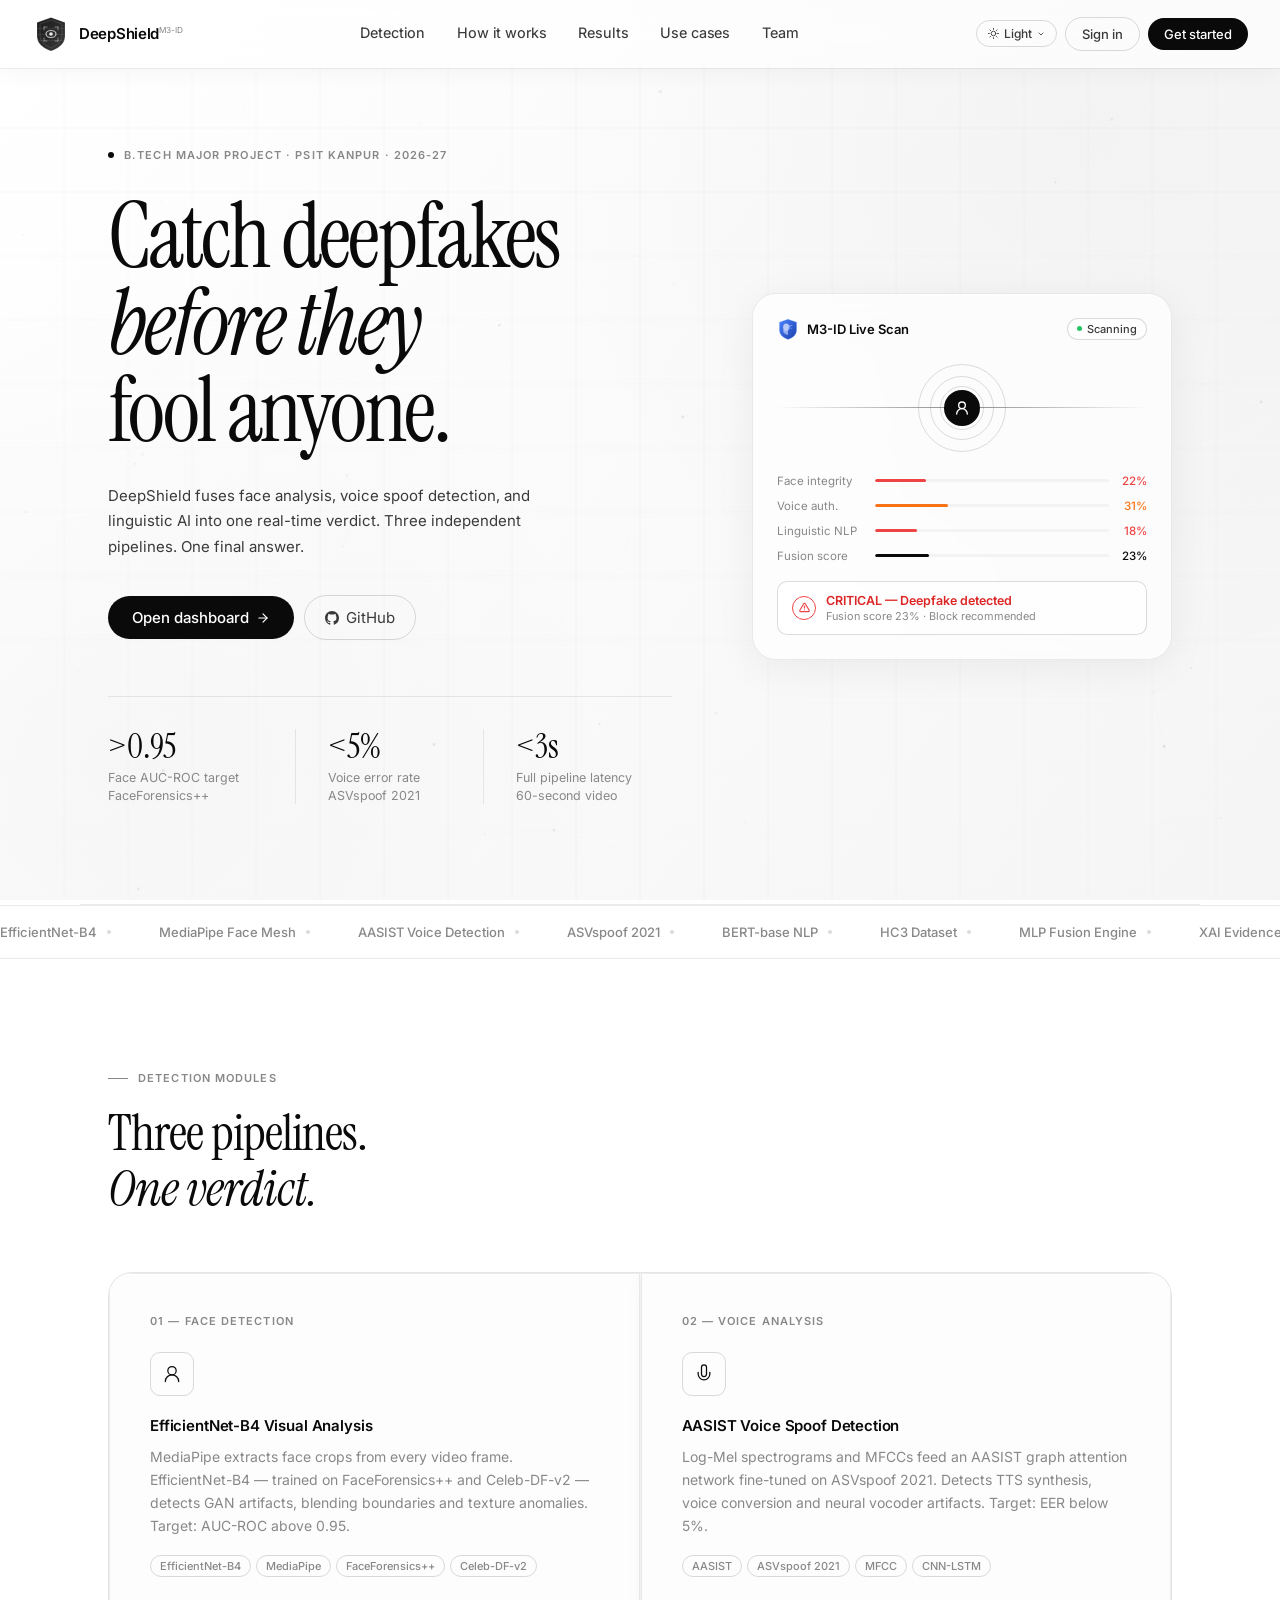
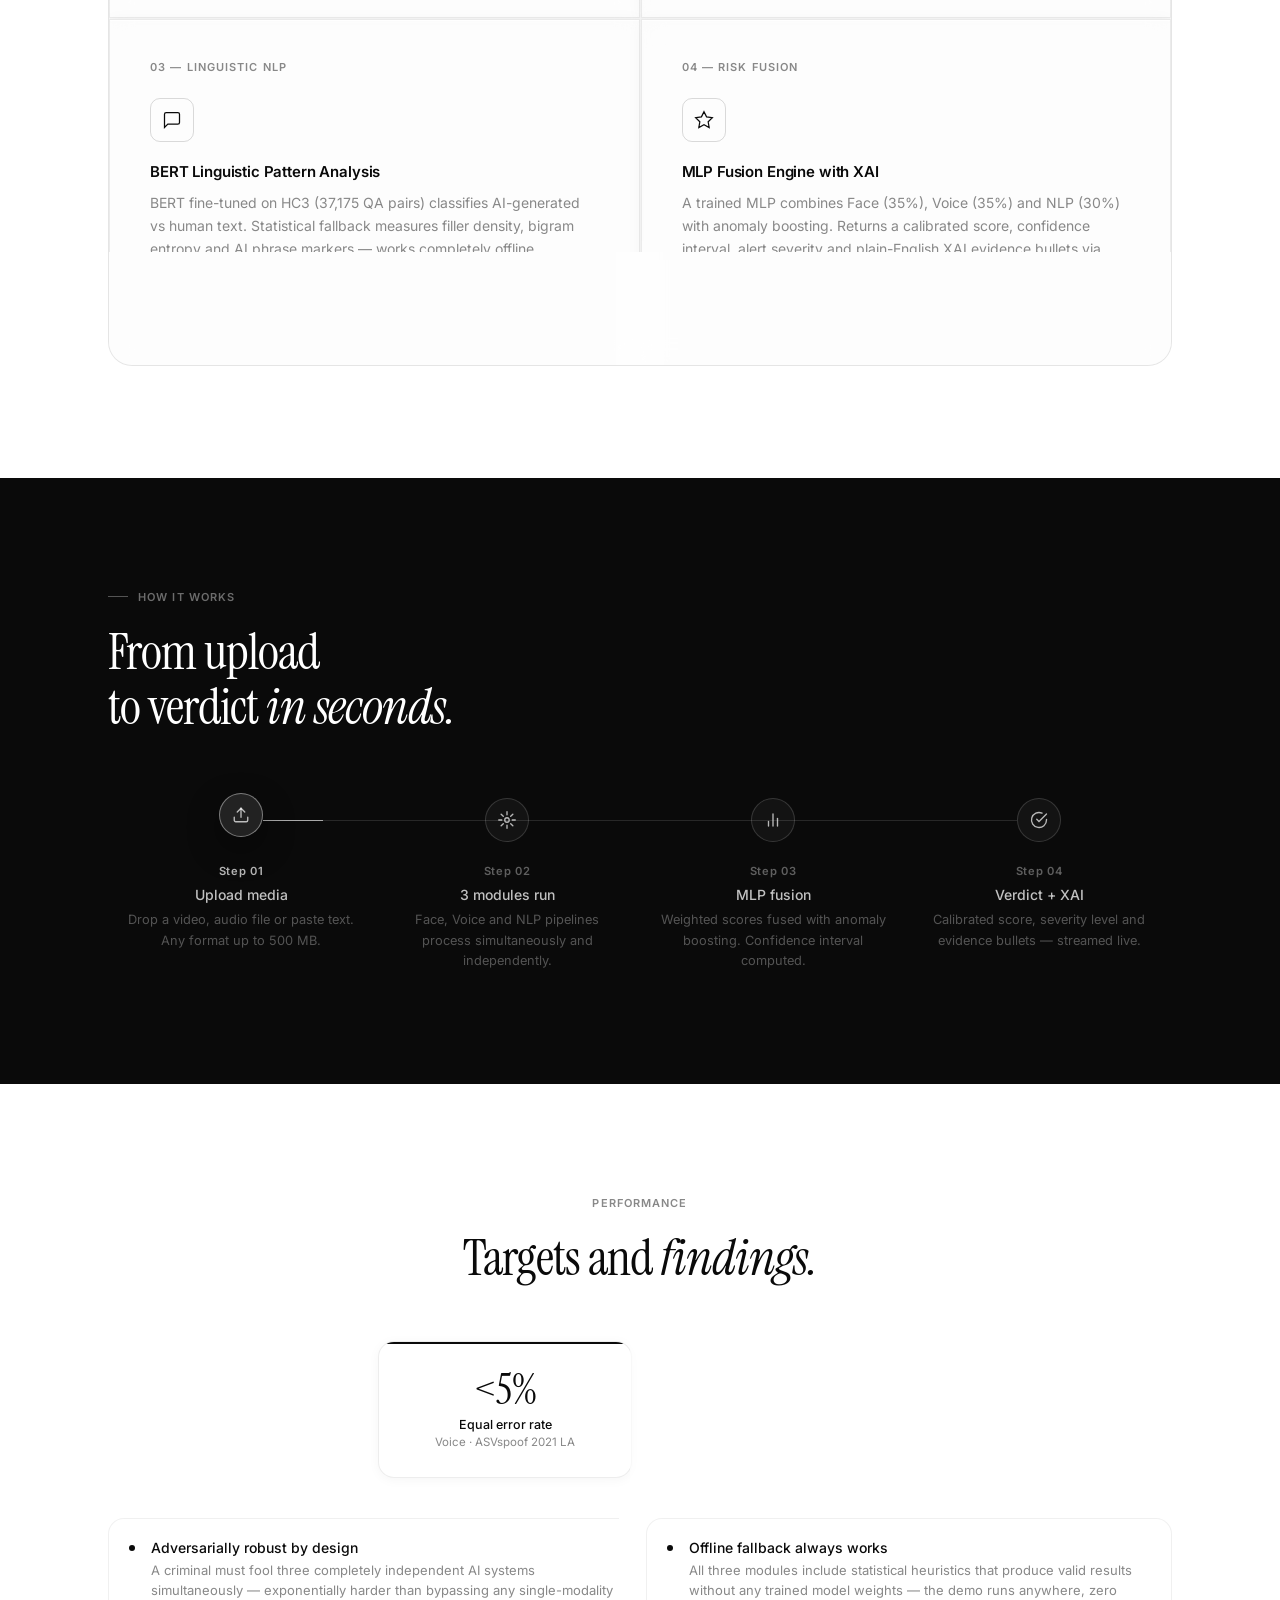
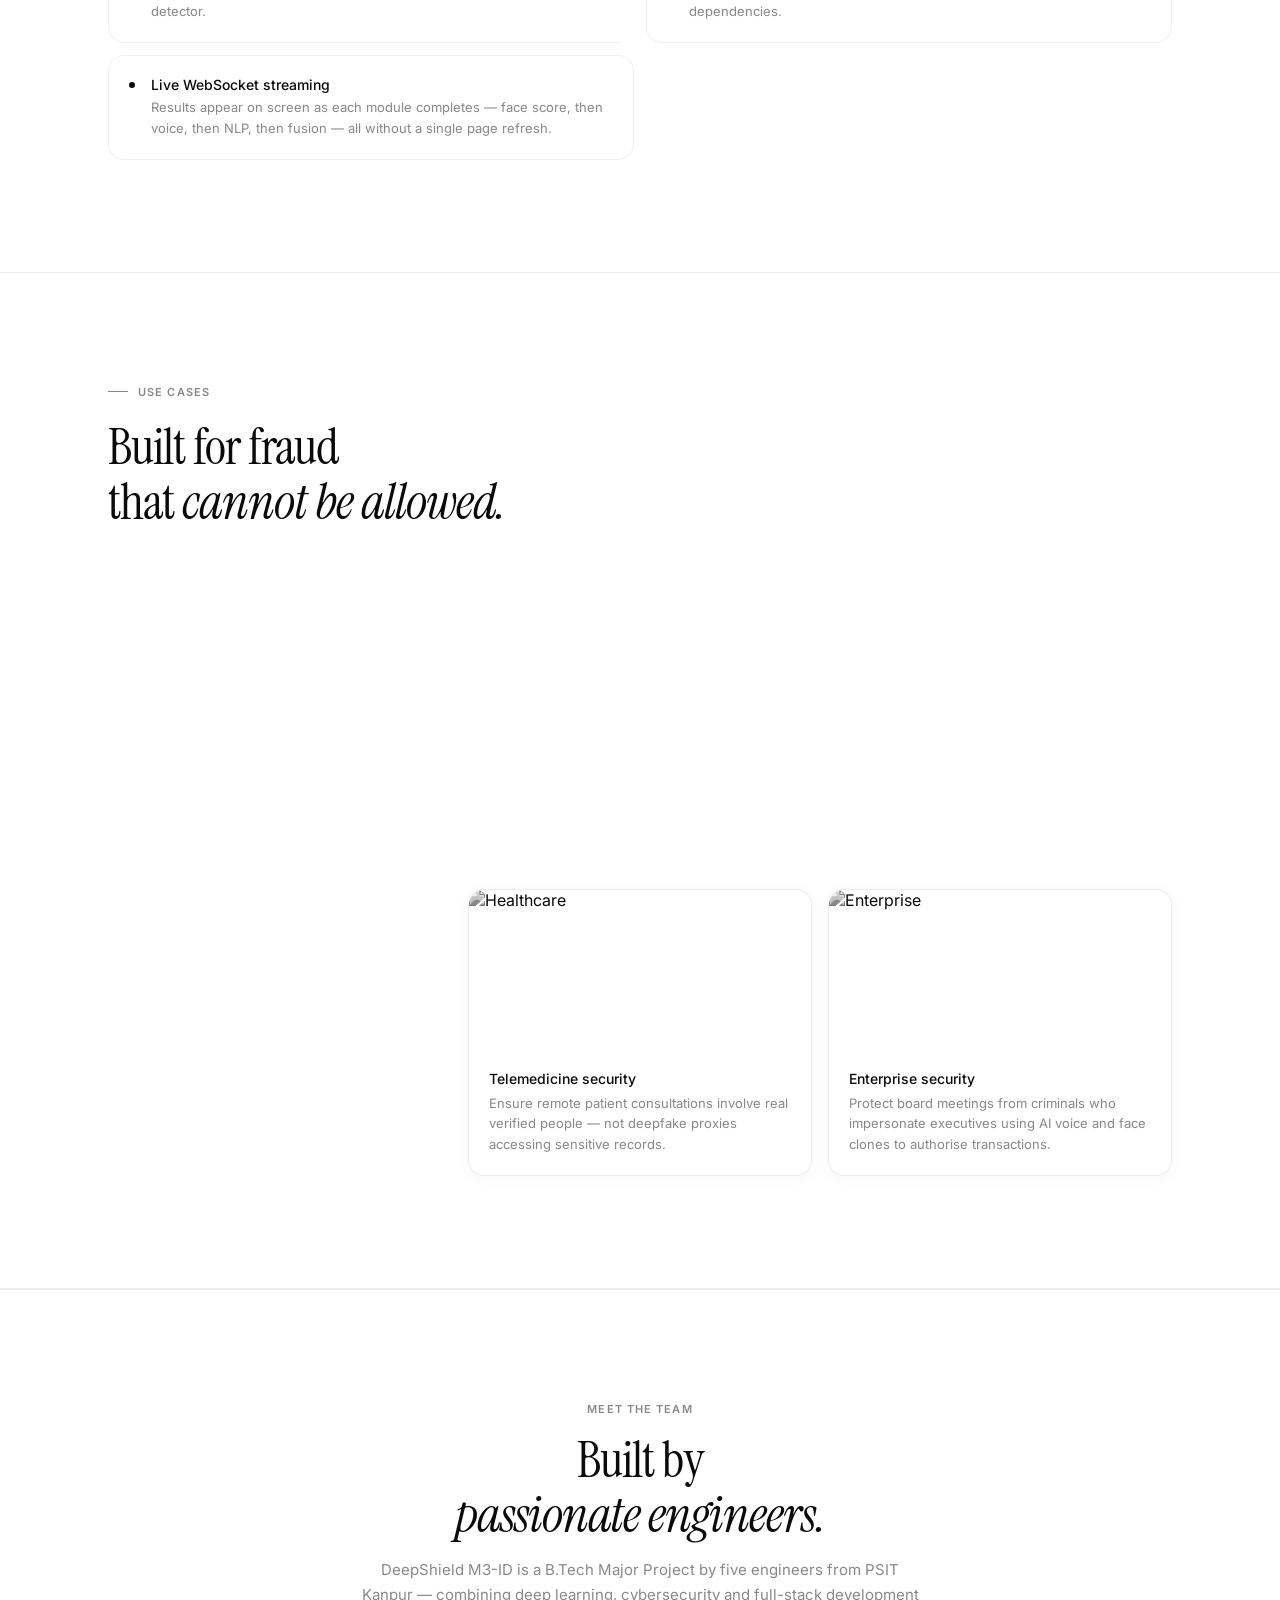
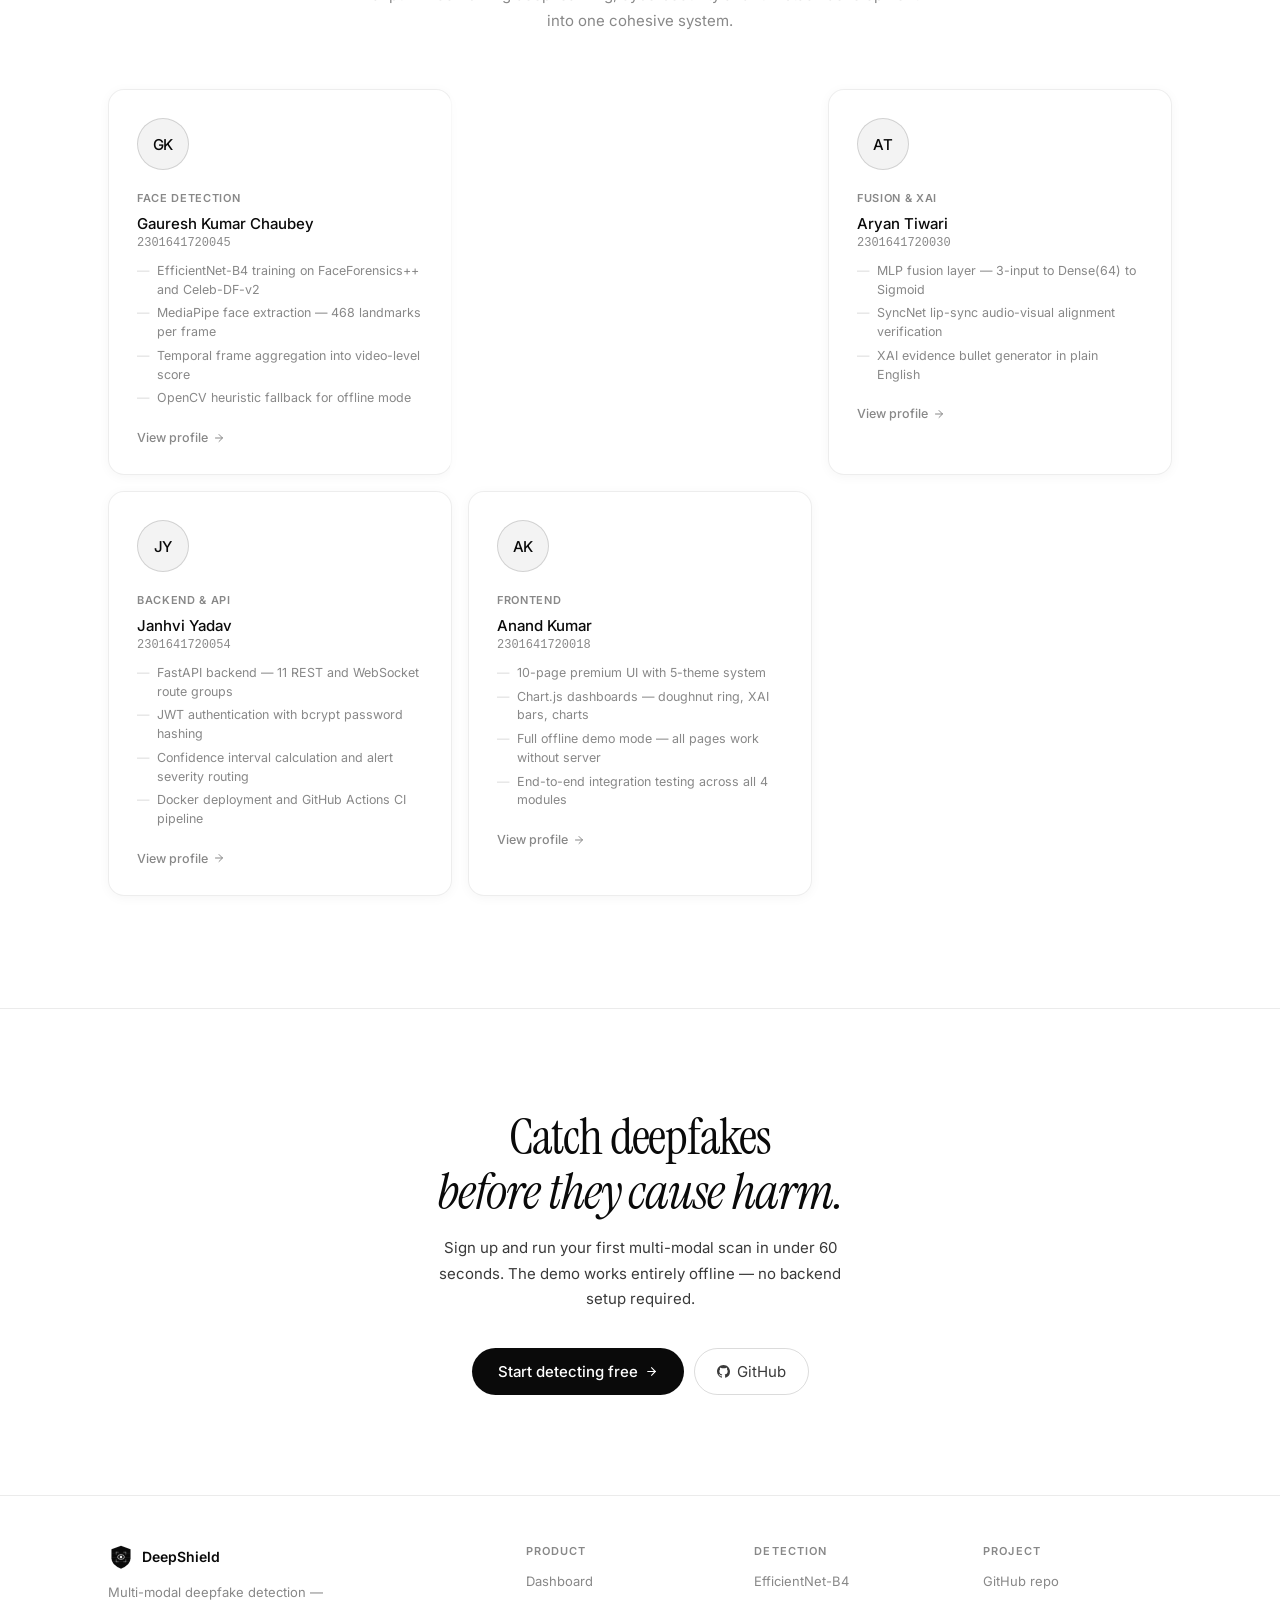
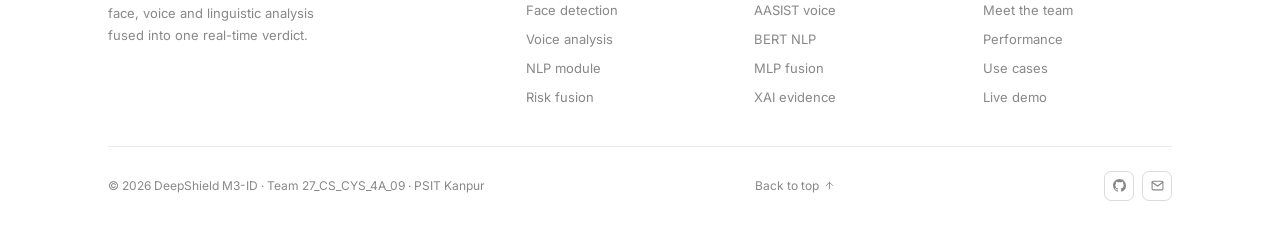
==== commit cb06d165: "updated index" ====
--- a/frontend/index.html
+++ b/frontend/index.html
@@ -1125,18 +1125,6 @@
         </div>
         <a href="#" class="t-link">View profile <svg width="12" height="12" viewBox="0 0 24 24" fill="none" stroke="currentColor" stroke-width="2" stroke-linecap="round"><line x1="5" y1="12" x2="19" y2="12"/><polyline points="12 5 19 12 12 19"/></svg></a>
       </div>
-      <div class="t-card super r0">
-        <div class="t-av">AA</div>
-        <span class="t-role">Supervisor</span>
-        <h3>Mr. Abhishek Anand</h3>
-        <div class="t-roll">Assistant Professor</div>
-        <div class="t-list">
-          <div class="tc">Dept. of Data Science · CS-CYS-4A</div>
-          <div class="tc">Team ID: 27_CS_CYS_4A_09</div>
-          <div class="tc">Session 2026-27</div>
-        </div>
-        <span style="font-size:.75rem;color:rgba(255,255,255,.2)">Pranveer Singh Institute of Technology, Kanpur</span>
-      </div>
     </div>
   </div>
 </section>
@@ -1468,4 +1456,4 @@
 
 </script>
 </body>
-</html>+</html>
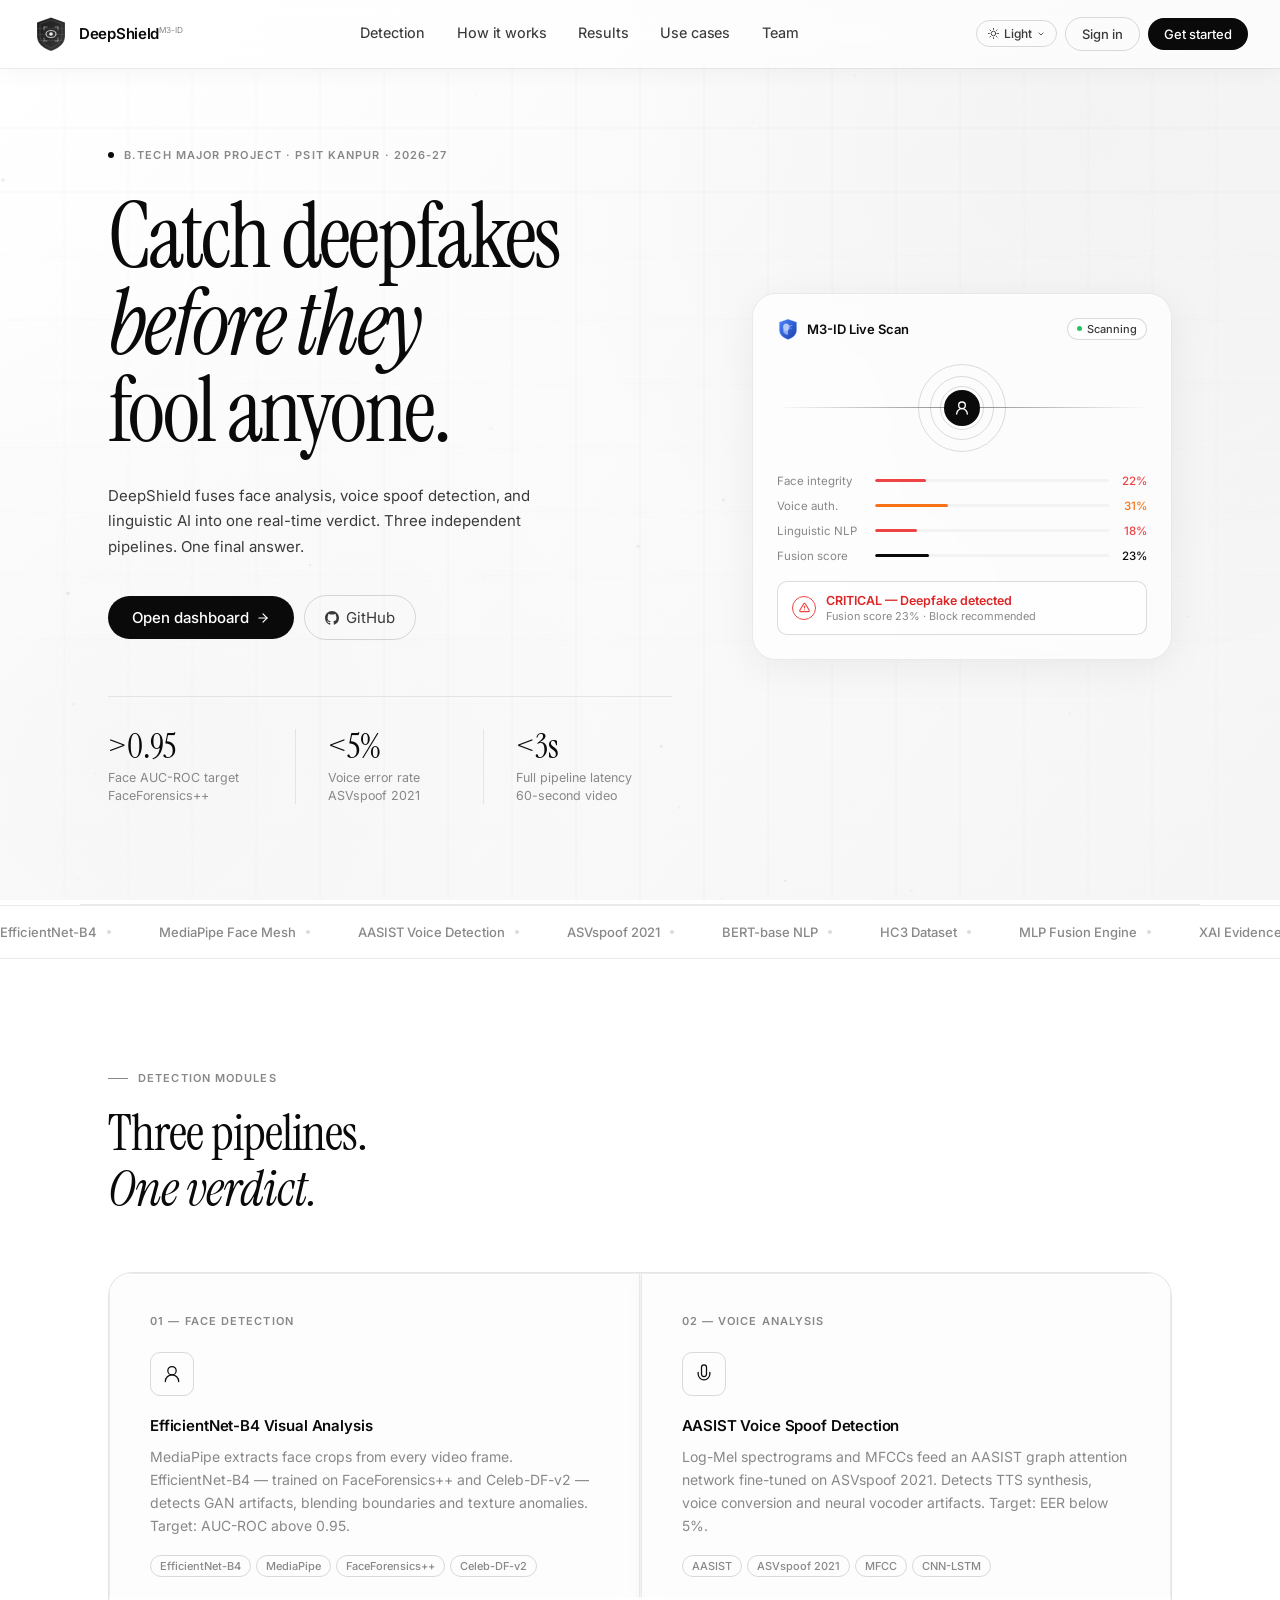
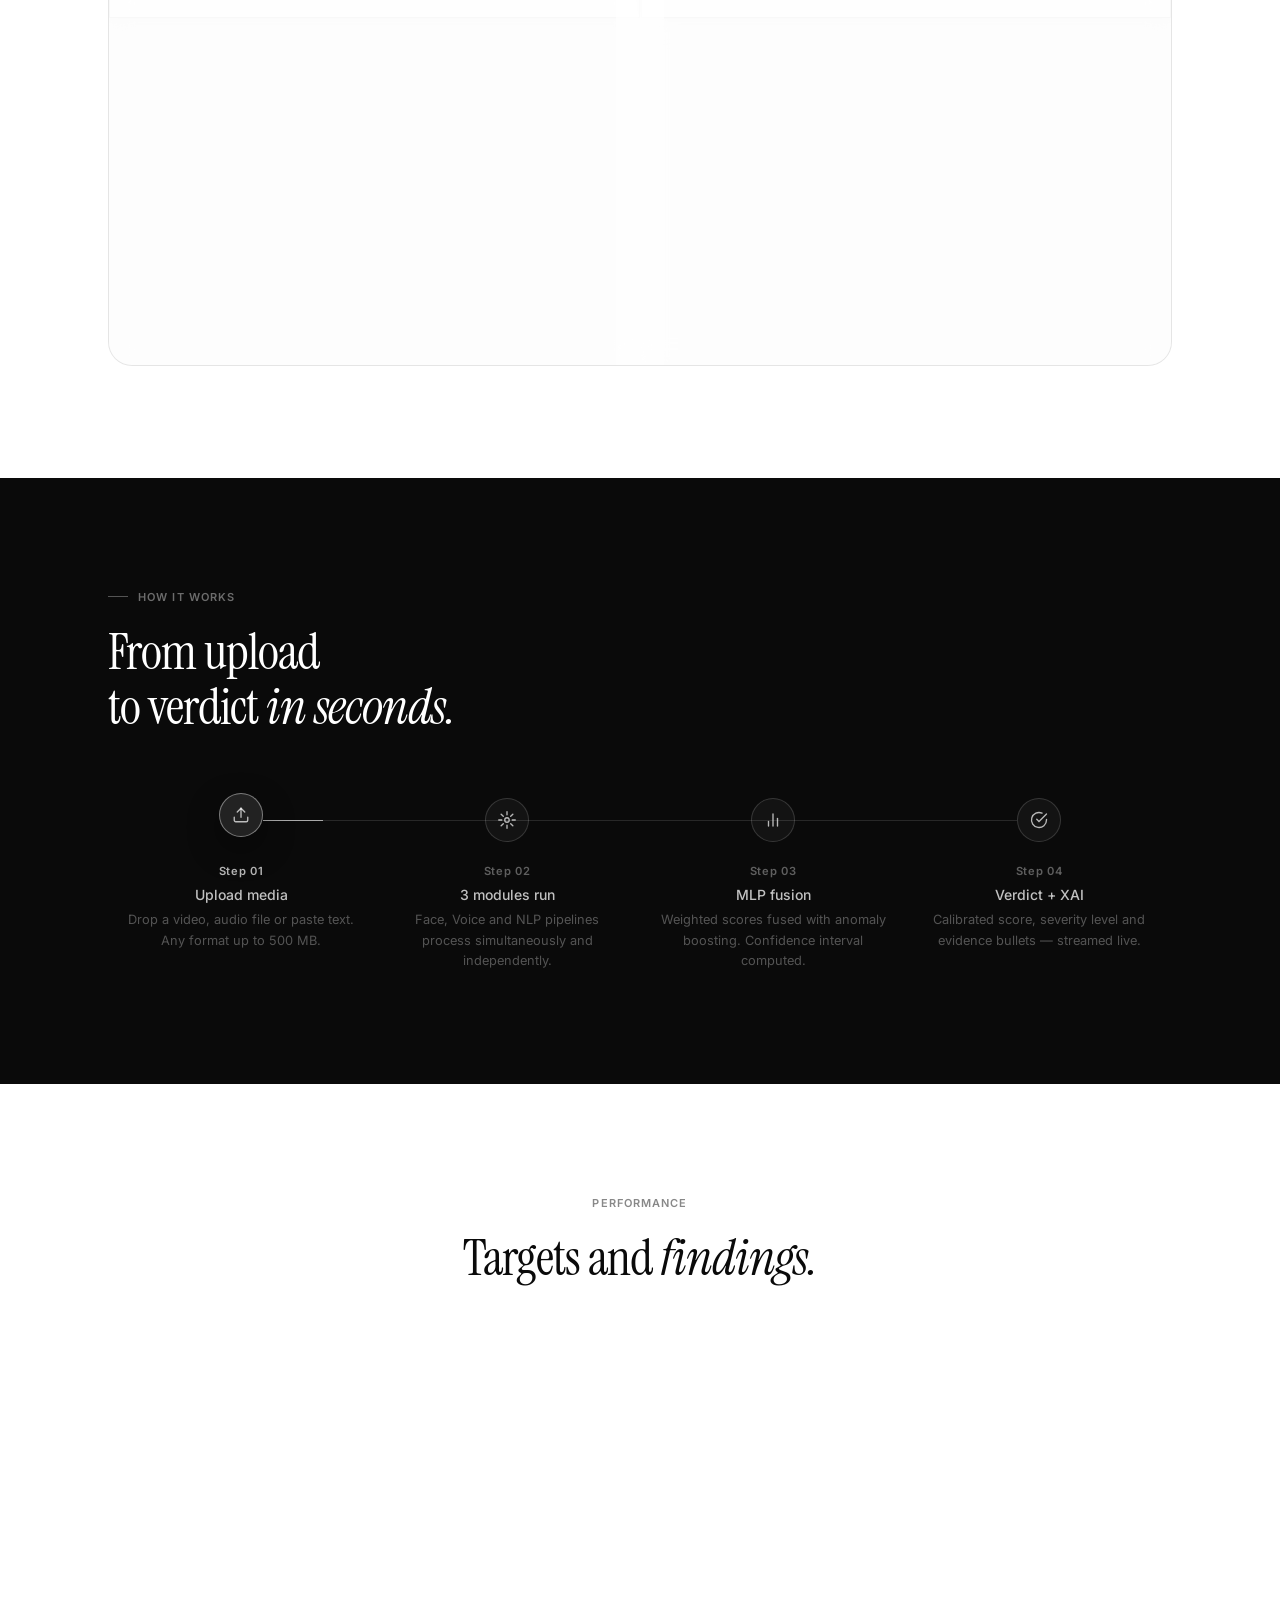
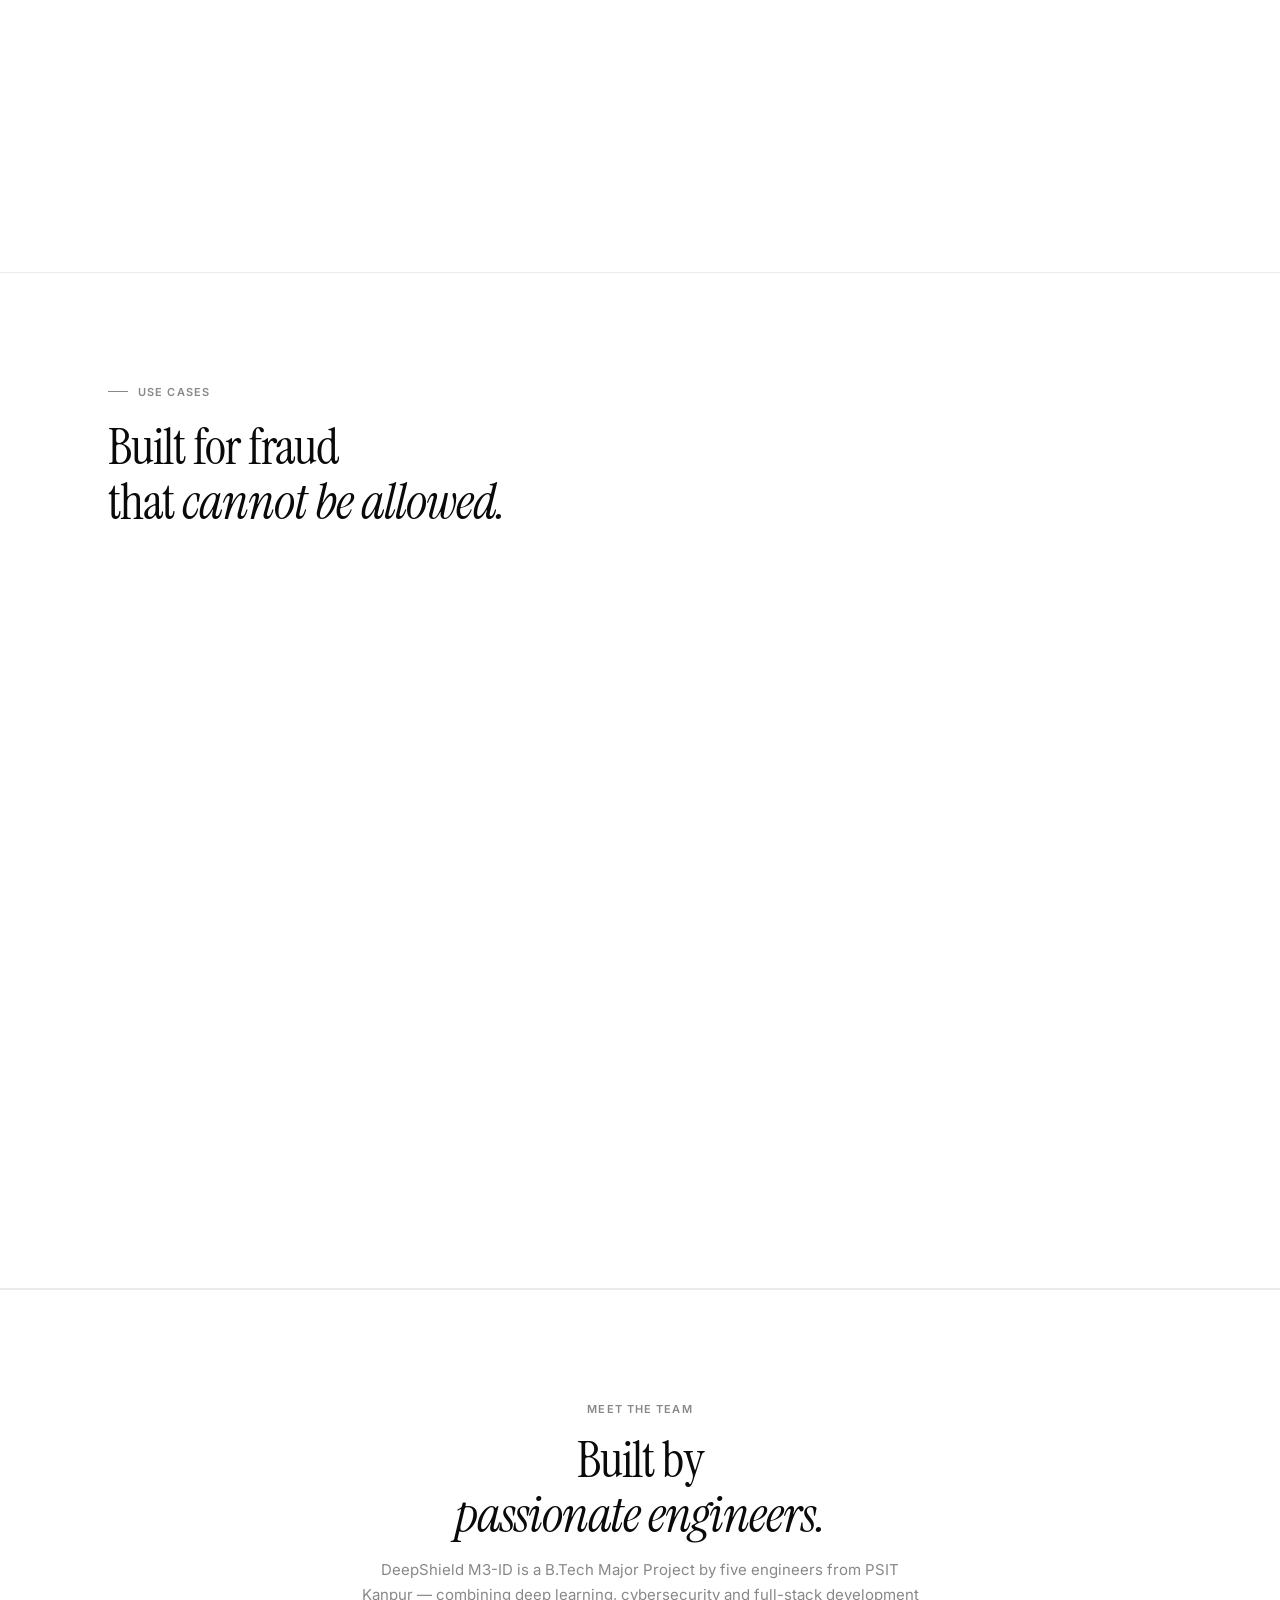
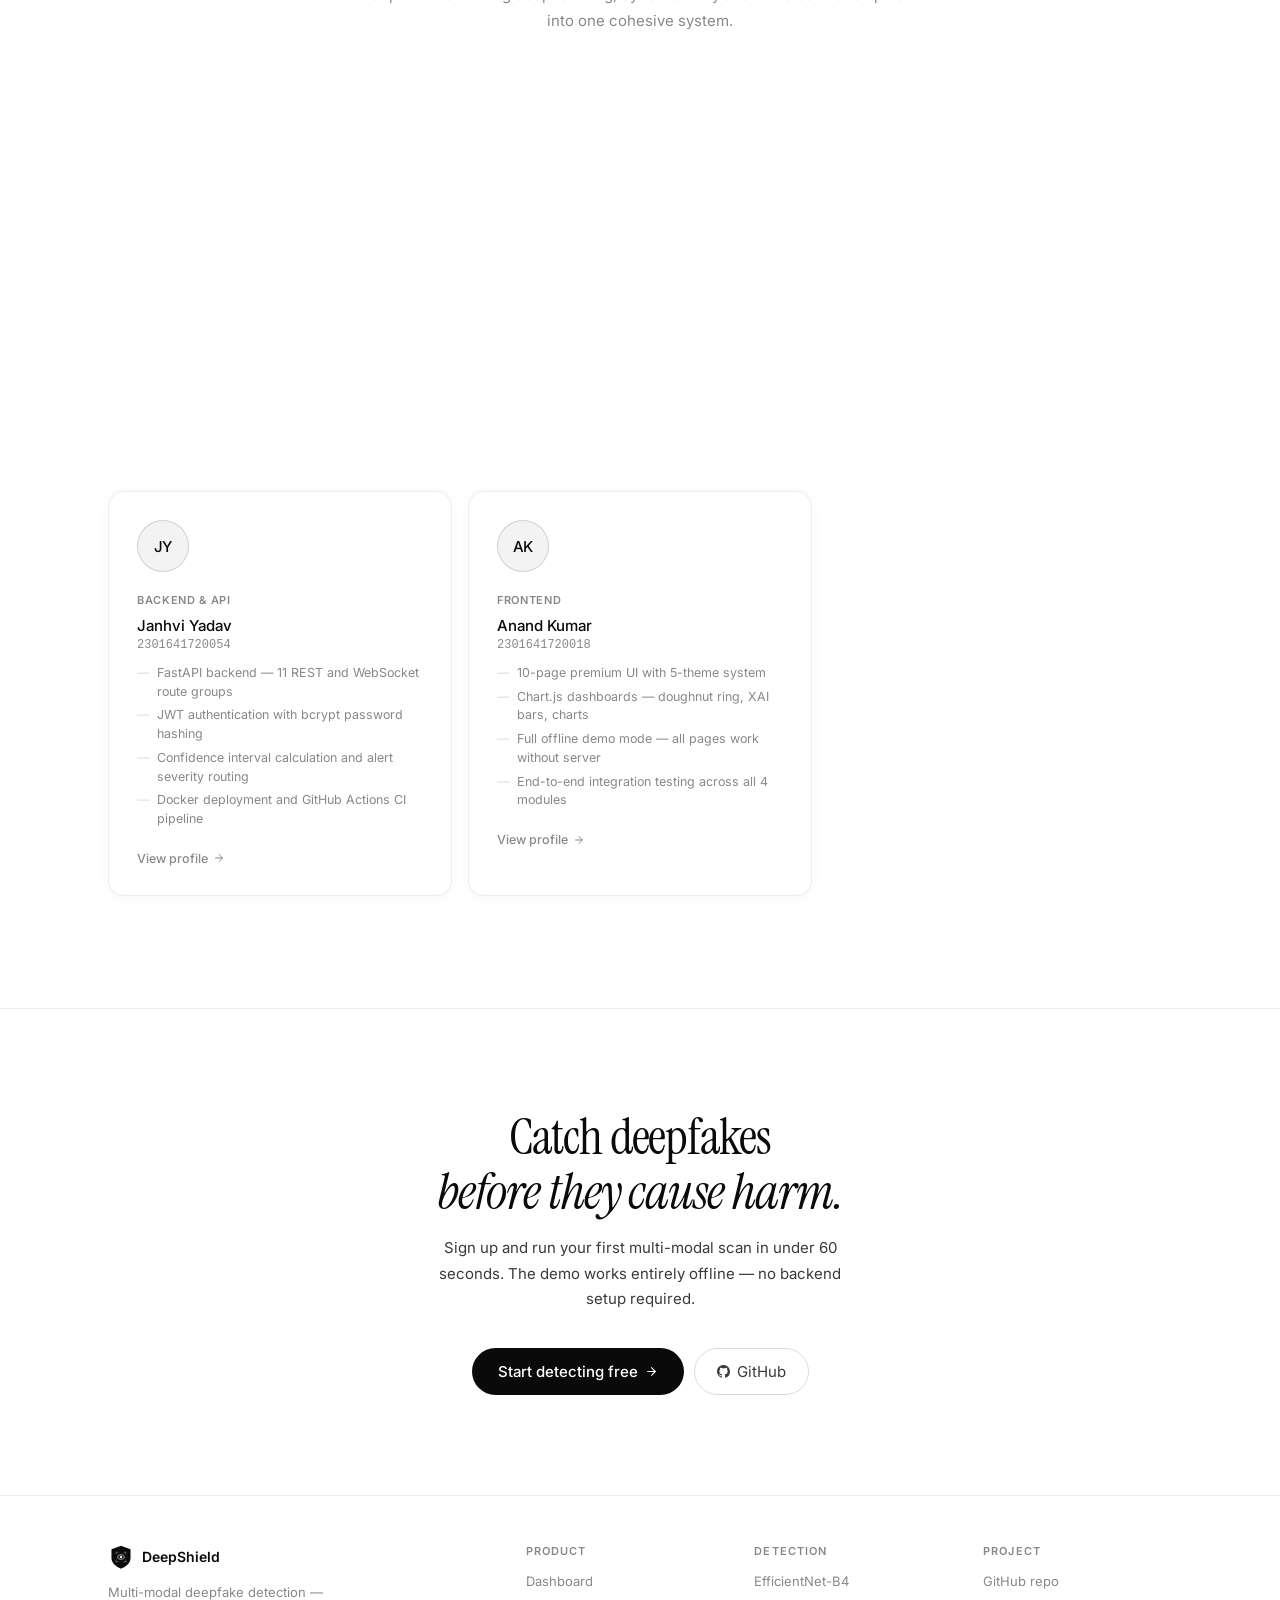
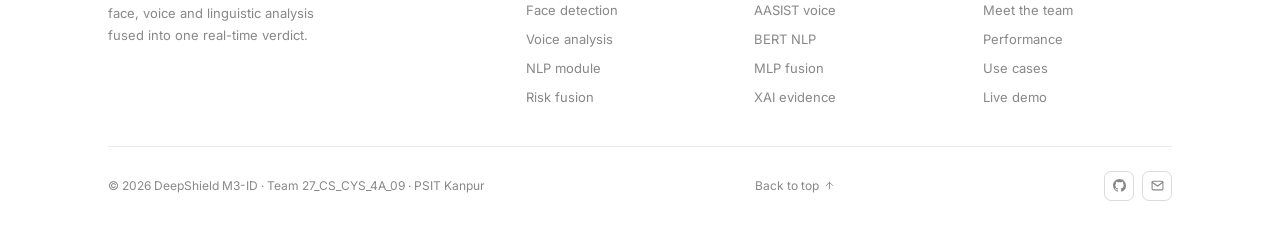
==== commit 9dfa7564: "Refactor frontend/index.html markup & styles Large cleanup and refactor of frontend/index.html: refo" ====
--- a/frontend/index.html
+++ b/frontend/index.html
@@ -1,1459 +1,3192 @@
 <!DOCTYPE html>
 <html lang="en">
+
 <head>
-<meta charset="UTF-8"/>
-<meta name="viewport" content="width=device-width,initial-scale=1.0"/>
-<title>DeepShield — Multi-Modal Deepfake Detection</title>
-<meta name="description" content="DeepShield M3-ID. Face, voice, and linguistic deepfake detection fused into one verdict."/>
-<link rel="icon" href="data:image/svg+xml,<svg xmlns='http://www.w3.org/2000/svg' viewBox='0 0 100 100'><text y='.9em' font-size='90'>🛡</text></svg>"/>
-<link rel="preconnect" href="https://fonts.googleapis.com"/>
-<link href="https://fonts.googleapis.com/css2?family=Inter:wght@300;400;500;600&family=Instrument+Serif:ital@0;1&display=swap" rel="stylesheet"/>
-<style>
-*,*::before,*::after{box-sizing:border-box;margin:0;padding:0}
-html{scroll-behavior:smooth;-webkit-font-smoothing:antialiased;font-size:16px}
-a{text-decoration:none;color:inherit}
-img{max-width:100%;display:block}
-button{cursor:pointer;font-family:inherit;border:none;background:none}
-
-/* ── TOKENS ─────────────────────────────────────────────── */
-:root{
-  --bg:    #ffffff;
-  --bg2:   #f9f9f9;
-  --bg3:   #f3f3f3;
-  --ink:   #0a0a0a;
-  --ink2:  #3a3a3a;
-  --ink3:  #888888;
-  --line:  rgba(0,0,0,0.08);
-  --line2: rgba(0,0,0,0.14);
-  --r:     10px;
-  --r2:    16px;
-  --r3:    24px;
-  --ff:    'Inter', system-ui, sans-serif;
-  --fs:    'Instrument Serif', Georgia, serif;
-  --ease:  cubic-bezier(.16,1,.3,1);
-}
-[data-t=dark]{
-  --bg:#0a0a0a; --bg2:#111111; --bg3:#181818;
-  --ink:#f5f5f5; --ink2:#c0c0c0; --ink3:#666666;
-  --line:rgba(255,255,255,0.08); --line2:rgba(255,255,255,0.14);
-}
-[data-t=warm]{
-  --bg:#faf8f4; --bg2:#f3f0ea; --bg3:#ece8df;
-  --ink:#1a1510; --ink2:#4a3f30; --ink3:#9a8a75;
-  --line:rgba(100,80,50,0.1); --line2:rgba(100,80,50,0.18);
-}
-
-/* ── DARK MODE SPECIFIC OVERRIDES ─── */
-[data-t=dark] .how-section{background:#000000}
-[data-t=dark] .scan-card{background:#111111;border-color:rgba(255,255,255,0.1)}
-[data-t=dark] .status-badge{background:#0a0a0a;border-color:rgba(255,255,255,0.1)}
-[data-t=dark] .verdict{background:#0a0a0a;border-color:rgba(255,255,255,0.1)}
-[data-t=dark] .verdict-main{color:#fca5a5}
-[data-t=dark] .verdict-icon{border-color:rgba(252,165,165,0.5)}
-[data-t=dark] .feat-grid{background:rgba(255,255,255,0.06)}
-[data-t=dark] .feat{background:#0a0a0a}
-[data-t=dark] .feat:hover{background:#111111}
-[data-t=dark] .feat-icon{border-color:rgba(255,255,255,0.08);background:#111111}
-[data-t=dark] .chip{border-color:rgba(255,255,255,0.08);color:#666666}
-[data-t=dark] .res-card{background:#0a0a0a;border-color:rgba(255,255,255,0.08)}
-[data-t=dark] .res-card::before{background:rgba(255,255,255,0.15)}
-[data-t=dark] .finding{background:#0a0a0a;border-color:rgba(255,255,255,0.08)}
-[data-t=dark] .fdot{background:rgba(255,255,255,0.4)}
-[data-t=dark] .uc-card{background:#0a0a0a;border-color:rgba(255,255,255,0.08)}
-[data-t=dark] .uc-img img{filter:grayscale(100%) brightness(.5)}
-[data-t=dark] .uc-card:hover .uc-img img{filter:grayscale(70%) brightness(.6)}
-[data-t=dark] .t-card{background:#0a0a0a;border-color:rgba(255,255,255,0.08)}
-[data-t=dark] .t-card:hover{background:#111111;border-color:rgba(255,255,255,0.14)}
-[data-t=dark] .t-av{background:#181818;border-color:rgba(255,255,255,0.1)}
-[data-t=dark] .t-card.super{background:#111111;border-color:rgba(255,255,255,0.1)}
-[data-t=dark] .t-card.super .t-av{background:rgba(255,255,255,0.06);border-color:rgba(255,255,255,0.1)}
-[data-t=dark] .t-menu{background:#0a0a0a;border-color:rgba(255,255,255,0.1);box-shadow:0 8px 32px rgba(0,0,0,0.6)}
-[data-t=dark] .t-opt:hover{background:#181818}
-[data-t=dark] .t-wrap .t-pill{border-color:rgba(255,255,255,0.15);color:rgba(255,255,255,0.5)}
-[data-t=dark] .t-wrap .t-pill:hover{border-color:rgba(255,255,255,0.3);color:#fff}
-[data-t=dark] .btn-line{border-color:rgba(255,255,255,0.12);color:rgba(255,255,255,0.5)}
-[data-t=dark] .btn-line:hover{border-color:rgba(255,255,255,0.3);color:#fff}
-[data-t=dark] .btn-solid{background:#f5f5f5;color:#0a0a0a}
-[data-t=dark] .hero-stats{border-top-color:rgba(255,255,255,0.08)}
-[data-t=dark] .hstat{border-right-color:rgba(255,255,255,0.08)}
-[data-t=dark] .hero-meta-dot{background:rgba(255,255,255,0.5)}
-[data-t=dark] .face-center{background:#f5f5f5}
-[data-t=dark] .face-center svg{stroke:#0a0a0a}
-[data-t=dark] .soc{border-color:rgba(255,255,255,0.08);color:rgba(255,255,255,0.3)}
-[data-t=dark] .soc:hover{border-color:rgba(255,255,255,0.3);color:#fff}
-[data-t=dark] .cta-section{border-top-color:rgba(255,255,255,0.08)}
-[data-t=dark] .btn-cta-p{background:#f5f5f5;color:#0a0a0a}
-[data-t=dark] .btn-cta-g{border-color:rgba(255,255,255,0.15);color:rgba(255,255,255,0.6)}
-[data-t=dark] .btn-cta-g:hover{border-color:rgba(255,255,255,0.3);color:#fff}
-[data-t=dark] .btn-hero-p{background:#f5f5f5;color:#0a0a0a}
-[data-t=dark] .btn-hero-g{border-color:rgba(255,255,255,0.12);color:rgba(255,255,255,0.5)}
-[data-t=dark] .btn-hero-g:hover{border-color:rgba(255,255,255,0.3);color:#fff}
-[data-t=dark] .sec-label-line{background:rgba(255,255,255,0.2)}
-[data-t=dark] .m-dot{background:rgba(255,255,255,0.08)}
-[data-t=dark] .ring{border-color:rgba(255,255,255,0.08)}
-[data-t=dark] .beam{background:linear-gradient(90deg,transparent,rgba(255,255,255,0.2),transparent)}
-[data-t=dark] .conn-fill{background:rgba(255,255,255,0.5)}
-[data-t=dark] .step-num-wrap{border-color:rgba(255,255,255,0.1);background:rgba(255,255,255,0.03)}
-[data-t=dark] .step:hover .step-num-wrap,[data-t=dark] .step.on .step-num-wrap{background:rgba(255,255,255,0.08);border-color:rgba(255,255,255,0.3)}
-[data-t=dark] footer{border-top-color:rgba(255,255,255,0.06)}
-[data-t=dark] .ft-bottom{border-top-color:rgba(255,255,255,0.06)}
-[data-t=dark] .scores .srow .sfill[style*="background:var(--ink)"]{background:rgba(255,255,255,0.8)!important}
-body{font-family:var(--ff);background:var(--bg);color:var(--ink);overflow-x:hidden;transition:background .25s,color .25s}
-
-/* ── TYPE ─────────────────────────────────────────────────── */
-.t-hero{font-family:var(--fs);font-size:clamp(3.2rem,7vw,6.5rem);font-weight:400;line-height:.97;letter-spacing:-.03em;color:var(--ink)}
-.t-hero i{font-style:italic}
-.t-h2{font-family:var(--fs);font-size:clamp(2rem,4vw,3.4rem);font-weight:400;line-height:1.08;letter-spacing:-.02em;color:var(--ink)}
-.t-h2 i{font-style:italic}
-.t-h3{font-size:1rem;font-weight:500;color:var(--ink);letter-spacing:-.01em}
-.t-body{font-size:.9375rem;line-height:1.7;color:var(--ink2)}
-.t-small{font-size:.8125rem;line-height:1.6;color:var(--ink3)}
-.t-label{font-size:.6875rem;font-weight:600;letter-spacing:.1em;text-transform:uppercase;color:var(--ink3)}
-.t-mono{font-family:'SF Mono','Fira Code',monospace;font-size:.75rem;color:var(--ink3)}
-
-/* ── LAYOUT ───────────────────────────────────────────────── */
-.wrap{max-width:1120px;margin:0 auto;padding:0 28px}
-.section{padding:112px 0}
-
-/* ── NAV ──────────────────────────────────────────────────── */
-nav{
-  position:fixed;top:0;left:0;right:0;z-index:100;
-  height:68px;padding:0 32px;
-  display:flex;align-items:center;justify-content:space-between;
-  border-bottom:1px solid rgba(255,255,255,0.12);
-  background:rgba(255,255,255,0.65);
-  backdrop-filter:blur(20px) saturate(180%);
-  -webkit-backdrop-filter:blur(20px) saturate(180%);
-  transition:background .35s,border-color .35s,box-shadow .35s;
-  box-shadow:0 1px 0 rgba(0,0,0,0.06),0 4px 24px rgba(0,0,0,0.04);
-}
-[data-t=dark] nav{
-  background:rgba(10,10,10,0.6);
-  border-bottom:1px solid rgba(255,255,255,0.07);
-  box-shadow:0 1px 0 rgba(255,255,255,0.05),0 4px 24px rgba(0,0,0,0.3);
-}
-[data-t=warm] nav{
-  background:rgba(250,248,244,0.65);
-  border-bottom:1px solid rgba(100,80,50,0.12);
-}
-nav.stuck{
-  background:rgba(255,255,255,0.82);
-  border-color:rgba(0,0,0,0.08);
-  box-shadow:0 1px 0 rgba(0,0,0,0.06),0 8px 32px rgba(0,0,0,0.08);
-}
-[data-t=dark] nav.stuck{
-  background:rgba(8,8,8,0.85);
-  border-color:rgba(255,255,255,0.09);
-  box-shadow:0 1px 0 rgba(255,255,255,0.06),0 8px 32px rgba(0,0,0,0.5);
-}
-[data-t=warm] nav.stuck{background:rgba(250,248,244,0.88);border-color:rgba(100,80,50,0.14)}
-.nav-logo{display:flex;align-items:center;gap:9px}
-.logo-sq{
-  width:36px;height:36px;background:none;border-radius:0;
-  display:flex;align-items:center;justify-content:center;flex-shrink:0;
-}
-.logo-sq svg{display:block}
-.logo-name{font-size:.9375rem;font-weight:600;color:var(--ink);letter-spacing:-.02em}
-.logo-name sup{font-size:.55em;font-weight:400;color:var(--ink3);vertical-align:super;letter-spacing:0}
-.nav-mid{display:flex;gap:32px}
-.nav-mid a{
-  font-size:.9rem;font-weight:450;color:var(--ink2);
-  transition:color .2s;letter-spacing:-.01em;
-  position:relative;padding-bottom:2px;
-}
-.nav-mid a::after{
-  content:'';position:absolute;bottom:-2px;left:0;right:0;height:1px;
-  background:var(--ink);transform:scaleX(0);transform-origin:left;
-  transition:transform .25s cubic-bezier(.16,1,.3,1);
-}
-.nav-mid a:hover{color:var(--ink)}
-.nav-mid a:hover::after{transform:scaleX(1)}
-.nav-end{display:flex;align-items:center;gap:8px}
-
-/* Theme switcher */
-.t-wrap{position:relative}
-.t-pill{
-  display:flex;align-items:center;gap:5px;
-  padding:5px 11px;border-radius:100px;
-  border:1px solid var(--line2);background:transparent;
-  font-size:.75rem;font-weight:500;color:var(--ink2);
-  transition:border-color .15s,color .15s;
-}
-.t-pill:hover{border-color:var(--ink);color:var(--ink)}
-.t-menu{
-  position:absolute;top:calc(100% + 8px);right:0;
-  background:var(--bg);border:1px solid var(--line2);
-  border-radius:var(--r2);padding:5px;min-width:140px;
-  display:none;z-index:200;
-  box-shadow:0 8px 32px rgba(0,0,0,.12);
-}
-.t-menu.open{display:block}
-.t-opt{
-  display:flex;align-items:center;gap:9px;width:100%;
-  padding:8px 11px;border-radius:8px;
-  font-size:.8125rem;font-weight:400;color:var(--ink2);
-  transition:background .1s,color .1s;
-}
-.t-opt:hover{background:var(--bg3);color:var(--ink)}
-.t-opt.on{color:var(--ink);font-weight:500}
-.t-swatch{width:12px;height:12px;border-radius:50%;border:1px solid var(--line2);flex-shrink:0}
-.btn-line{
-  display:inline-flex;align-items:center;gap:6px;
-  padding:8px 16px;border-radius:100px;
-  border:1px solid var(--line2);
-  font-size:.8125rem;font-weight:500;color:var(--ink2);
-  transition:all .15s;
-}
-.btn-line:hover{border-color:var(--ink);color:var(--ink)}
-.btn-solid{
-  display:inline-flex;align-items:center;gap:6px;
-  padding:8px 16px;border-radius:100px;
-  background:var(--ink);
-  font-size:.8125rem;font-weight:500;color:var(--bg);
-  transition:opacity .15s;
-}
-.btn-solid:hover{opacity:.8}
-
-/* ── HERO ─────────────────────────────────────────────────── */
-.hero{
-  padding-top:148px;padding-bottom:100px;
-  border-bottom:1px solid var(--line);
-}
-.hero-grid{display:grid;grid-template-columns:1fr 420px;gap:80px;align-items:center}
-.hero-meta{display:flex;align-items:center;gap:10px;margin-bottom:32px}
-.hero-meta-dot{width:6px;height:6px;border-radius:50%;background:var(--ink)}
-.hero-title{margin-bottom:28px}
-.hero-sub{max-width:440px;margin-bottom:36px}
-.hero-ctas{display:flex;align-items:center;gap:10px;margin-bottom:56px}
-.btn-hero-p{
-  display:inline-flex;align-items:center;gap:7px;
-  padding:12px 24px;border-radius:100px;
-  background:var(--ink);
-  font-size:.9375rem;font-weight:500;color:var(--bg);
-  transition:opacity .15s;
-}
-.btn-hero-p:hover{opacity:.75}
-.btn-hero-g{
-  display:inline-flex;align-items:center;gap:7px;
-  padding:12px 20px;border-radius:100px;
-  border:1px solid var(--line2);
-  font-size:.9375rem;font-weight:400;color:var(--ink2);
-  transition:all .15s;
-}
-.btn-hero-g:hover{border-color:var(--ink);color:var(--ink)}
-.hero-stats{display:grid;grid-template-columns:repeat(3,1fr);gap:0;border-top:1px solid var(--line);padding-top:32px}
-.hstat{padding-right:32px;border-right:1px solid var(--line)}
-.hstat:last-child{border-right:none;padding-right:0;padding-left:32px}
-.hstat:nth-child(2){padding:0 32px}
-.hstat-n{font-family:var(--fs);font-size:2.2rem;font-weight:400;color:var(--ink);line-height:1;margin-bottom:5px}
-.hstat-l{font-size:.78rem;color:var(--ink3);line-height:1.4}
-
-/* Scan card */
-.scan-card{
-  background:var(--bg2);
-  border:1px solid var(--line2);
-  border-radius:var(--r3);
-  padding:24px;
-  position:relative;overflow:hidden;
-}
-.card-top{display:flex;justify-content:space-between;align-items:center;margin-bottom:24px}
-.card-top-l{display:flex;align-items:center;gap:8px}
-.card-logo-sm{width:22px;height:22px;background:var(--ink);border-radius:5px;display:flex;align-items:center;justify-content:center}
-.card-name{font-size:.8125rem;font-weight:600;color:var(--ink)}
-.status-badge{
-  display:flex;align-items:center;gap:5px;
-  padding:3px 9px;border-radius:100px;
-  border:1px solid var(--line2);background:var(--bg);
-}
-.status-dot{width:5px;height:5px;border-radius:50%;background:#22c55e;animation:blink 1.8s infinite}
-@keyframes blink{0%,100%{opacity:1}50%{opacity:.3}}
-.status-badge span{font-size:.6875rem;font-weight:500;color:var(--ink2)}
-
-/* Face viz */
-.face-viz{position:relative;height:88px;display:flex;align-items:center;justify-content:center;margin-bottom:22px}
-.ring{position:absolute;border-radius:50%;border:1px solid var(--line2);animation:rot linear infinite}
-.ring1{width:88px;height:88px;animation-duration:14s}
-.ring2{width:64px;height:64px;animation-duration:9s;animation-direction:reverse}
-.ring3{width:44px;height:44px;animation-duration:6s}
-@keyframes rot{to{transform:rotate(360deg)}}
-.face-center{
-  width:36px;height:36px;border-radius:50%;
-  background:var(--ink);
-  display:flex;align-items:center;justify-content:center;
-  z-index:1;
-}
-.beam{
-  position:absolute;left:0;right:0;height:1px;
-  background:linear-gradient(90deg,transparent,var(--ink3),transparent);
-  animation:beamscan 2.4s ease-in-out infinite;
-}
-@keyframes beamscan{0%{top:0;opacity:0}15%{opacity:1}85%{opacity:1}100%{top:100%;opacity:0}}
-
-/* Score bars */
-.scores{display:flex;flex-direction:column;gap:11px;margin-bottom:18px}
-.srow{display:flex;align-items:center;gap:10px}
-.slbl{font-size:.72rem;color:var(--ink3);width:88px;flex-shrink:0}
-.strack{flex:1;height:3px;background:var(--bg3);border-radius:100px;overflow:hidden}
-.sfill{height:100%;border-radius:100px}
-.spct{font-size:.72rem;font-weight:500;width:28px;text-align:right;flex-shrink:0}
-
-/* Verdict */
-.verdict{
-  display:flex;align-items:center;gap:10px;
-  padding:11px 14px;border-radius:var(--r);
-  background:var(--bg);border:1px solid var(--line2);
-}
-.verdict-icon{
-  width:24px;height:24px;border-radius:50%;
-  border:1.5px solid #ef4444;
-  display:flex;align-items:center;justify-content:center;flex-shrink:0;
-}
-.verdict-main{font-size:.78rem;font-weight:600;color:#dc2626}
-.verdict-sub{font-size:.68rem;color:var(--ink3);margin-top:1px}
-
-/* ── MARQUEE ──────────────────────────────────────────────── */
-.marquee-wrap{
-  padding:18px 0;border-top:1px solid var(--line);border-bottom:1px solid var(--line);
-  background:var(--bg2);overflow:hidden;
-}
-.marquee-track{display:flex;gap:48px;width:max-content;animation:marquee 22s linear infinite}
-@keyframes marquee{to{transform:translateX(-50%)}}
-.marquee-item{display:flex;align-items:center;gap:10px;flex-shrink:0;white-space:nowrap}
-.marquee-item span{font-size:.8125rem;font-weight:500;color:var(--ink3)}
-.m-dot{width:4px;height:4px;border-radius:50%;background:var(--line2);flex-shrink:0}
-
-/* ── SECTIONS ─────────────────────────────────────────────── */
-.sec-label{display:flex;align-items:center;gap:10px;margin-bottom:20px}
-.sec-label-line{width:20px;height:1px;background:var(--ink3)}
-.sec-center{text-align:center;display:flex;flex-direction:column;align-items:center}
-.sec-center .sec-label{justify-content:center}
-.sec-center .sec-label-line{display:none}
-
-/* ── FEATURES ─────────────────────────────────────────────── */
-.feat-grid{display:grid;grid-template-columns:repeat(2,1fr);gap:1px;background:var(--line);border:1px solid var(--line);border-radius:var(--r3);overflow:hidden;margin-top:56px}
-.feat{padding:40px;background:var(--bg);transition:background .2s}
-.feat:hover{background:var(--bg2)}
-.feat-num{font-size:.6875rem;font-weight:600;letter-spacing:.1em;text-transform:uppercase;color:var(--ink3);margin-bottom:24px}
-.feat-icon{
-  width:44px;height:44px;border-radius:10px;border:1px solid var(--line2);
-  display:flex;align-items:center;justify-content:center;margin-bottom:20px;
-}
-.feat h3{font-size:.9375rem;font-weight:600;color:var(--ink);margin-bottom:10px;letter-spacing:-.01em}
-.feat p{font-size:.875rem;line-height:1.65;color:var(--ink3);margin-bottom:18px}
-.feat-chips{display:flex;gap:5px;flex-wrap:wrap}
-.chip{font-size:.6875rem;font-weight:500;padding:3px 9px;border-radius:100px;border:1px solid var(--line2);color:var(--ink3)}
-
-/* ── HOW ──────────────────────────────────────────────────── */
-.how-section{background:#0a0a0a}
-.how-section .sec-label-line{background:rgba(255,255,255,0.3)}
-.how-section .t-label{color:rgba(255,255,255,0.4)}
-.how-section .t-h2{color:#fff}
-.steps-row{
-  display:grid;grid-template-columns:repeat(4,1fr);
-  gap:0;position:relative;margin-top:64px;
-}
-.conn-line{
-  position:absolute;top:22px;left:calc(12.5% + 22px);right:calc(12.5% + 22px);
-  height:1px;background:rgba(255,255,255,0.12);overflow:hidden;
-}
-.conn-fill{
-  height:100%;width:0;
-  background:rgba(255,255,255,0.6);
-  transition:width 1.4s var(--ease);
-}
-.conn-line.done .conn-fill{width:100%}
-.step{padding:0 20px;text-align:center;position:relative;z-index:1;cursor:pointer}
-.step-num-wrap{
-  width:44px;height:44px;border-radius:50%;
-  border:1px solid rgba(255,255,255,0.15);
-  background:rgba(255,255,255,0.04);
-  display:flex;align-items:center;justify-content:center;
-  margin:0 auto 22px;
-  transition:all .3s var(--ease);
-}
-.step:hover .step-num-wrap,.step.on .step-num-wrap{
-  background:rgba(255,255,255,0.1);
-  border-color:rgba(255,255,255,0.4);
-  transform:translateY(-5px);
-  box-shadow:0 12px 32px rgba(0,0,0,0.4);
-}
-.step-n{font-size:.7rem;font-weight:600;letter-spacing:.06em;color:rgba(255,255,255,0.35);margin-bottom:8px;transition:color .3s}
-.step:hover .step-n,.step.on .step-n{color:rgba(255,255,255,0.7)}
-.step h3{font-size:.875rem;font-weight:500;color:rgba(255,255,255,0.75);margin-bottom:7px}
-.step p{font-size:.8rem;line-height:1.6;color:rgba(255,255,255,0.3)}
-
-/* ── RESULTS ──────────────────────────────────────────────── */
-.results-grid{display:grid;grid-template-columns:repeat(4,1fr);gap:16px;margin-bottom:40px;margin-top:56px}
-.res-card{
-  padding:28px 22px;border:1px solid var(--line);border-radius:var(--r2);
-  background:var(--bg);text-align:center;position:relative;overflow:hidden;
-}
-.res-card::before{content:'';position:absolute;top:0;left:0;right:0;height:2px;background:var(--ink)}
-.res-num{font-family:var(--fs);font-size:2.6rem;font-weight:400;color:var(--ink);line-height:1;margin-bottom:5px}
-.res-lbl{font-size:.78rem;font-weight:500;color:var(--ink);margin-bottom:3px}
-.res-sub{font-size:.72rem;color:var(--ink3)}
-.findings{display:grid;grid-template-columns:repeat(2,1fr);gap:12px}
-.finding{
-  display:flex;gap:16px;padding:20px;
-  border:1px solid var(--line);border-radius:var(--r2);
-  background:var(--bg);
-}
-.fdot{width:6px;height:6px;border-radius:50%;background:var(--ink);flex-shrink:0;margin-top:6px}
-.finding h4{font-size:.875rem;font-weight:500;color:var(--ink);margin-bottom:4px}
-.finding p{font-size:.8125rem;line-height:1.6;color:var(--ink3)}
-
-/* ── USE CASES ────────────────────────────────────────────── */
-.uc-section{background:var(--bg2);border-top:1px solid var(--line);border-bottom:1px solid var(--line)}
-.uc-grid{display:grid;grid-template-columns:repeat(3,1fr);gap:16px;margin-top:56px}
-.uc-card{border-radius:var(--r2);overflow:hidden;border:1px solid var(--line);background:var(--bg);transition:box-shadow .2s,transform .2s}
-.uc-card:hover{transform:translateY(-3px);box-shadow:0 12px 40px rgba(0,0,0,0.08)}
-.uc-img{height:160px;overflow:hidden}
-.uc-img img{width:100%;height:100%;object-fit:cover;filter:grayscale(100%) brightness(.92);transition:all .4s var(--ease)}
-.uc-card:hover .uc-img img{filter:grayscale(80%) brightness(.95);transform:scale(1.04)}
-.uc-body{padding:20px}
-.uc-body h3{font-size:.875rem;font-weight:500;color:var(--ink);margin-bottom:6px}
-.uc-body p{font-size:.8125rem;line-height:1.6;color:var(--ink3)}
-
-/* ── TEAM ─────────────────────────────────────────────────── */
-.team-section{border-top:1px solid var(--line)}
-.team-intro{max-width:560px;margin:0 auto 56px;text-align:center}
-.team-intro p{margin-top:14px;font-size:.9375rem;line-height:1.7;color:var(--ink3)}
-.team-grid{display:grid;grid-template-columns:repeat(3,1fr);gap:16px}
-.t-card{
-  padding:28px;border:1px solid var(--line);border-radius:var(--r2);
-  background:var(--bg);transition:border-color .2s,background .2s;
-}
-.t-card:hover{border-color:var(--line2);background:var(--bg2)}
-.t-av{
-  width:52px;height:52px;border-radius:50%;
-  background:var(--bg3);border:1px solid var(--line2);
-  display:flex;align-items:center;justify-content:center;
-  font-size:.9375rem;font-weight:500;color:var(--ink);
-  margin-bottom:16px;letter-spacing:-.02em;
-}
-.t-av img{width:52px;height:52px;border-radius:50%;object-fit:cover}
-.t-role{
-  display:inline-block;font-size:.6875rem;font-weight:600;
-  letter-spacing:.06em;text-transform:uppercase;
-  color:var(--ink3);margin-bottom:9px;
-}
-.t-card h3{font-size:.9375rem;font-weight:500;color:var(--ink);margin-bottom:3px}
-.t-roll{font-size:.75rem;color:var(--ink3);margin-bottom:12px;font-family:'SF Mono','Fira Code',monospace}
-.t-list{display:flex;flex-direction:column;gap:5px;margin-bottom:18px}
-.tc{display:flex;gap:8px;font-size:.78rem;line-height:1.5;color:var(--ink3)}
-.tc::before{content:'—';flex-shrink:0;color:var(--line2)}
-.t-link{
-  display:inline-flex;align-items:center;gap:5px;
-  font-size:.78rem;font-weight:500;color:var(--ink3);
-  transition:color .15s;
-}
-.t-link:hover{color:var(--ink)}
-.t-link svg{transition:transform .15s}
-.t-link:hover svg{transform:translateX(2px)}
-
-/* Supervisor special */
-.t-card.super{background:var(--ink);border-color:var(--ink)}
-.t-card.super .t-av{background:rgba(255,255,255,.08);border-color:rgba(255,255,255,.12);color:#fff}
-.t-card.super .t-role{color:rgba(255,255,255,.35)}
-.t-card.super h3{color:#fff}
-.t-card.super .t-roll{color:rgba(255,255,255,.3)}
-.t-card.super .tc{color:rgba(255,255,255,.35)}
-.t-card.super .tc::before{color:rgba(255,255,255,.12)}
-.t-card.super .t-link{color:rgba(255,255,255,.3)}
-
-/* ── CTA ──────────────────────────────────────────────────── */
-.cta-section{border-top:1px solid var(--line);text-align:center;padding:100px 0}
-.cta-section .t-h2{margin-bottom:16px}
-.cta-section .t-body{max-width:440px;margin:0 auto 36px}
-.cta-btns{display:flex;gap:10px;justify-content:center;flex-wrap:wrap}
-.btn-cta-p{
-  display:inline-flex;align-items:center;gap:7px;
-  padding:13px 26px;border-radius:100px;
-  background:var(--ink);font-size:.9375rem;font-weight:500;color:var(--bg);
-  transition:opacity .15s;
-}
-.btn-cta-p:hover{opacity:.75}
-.btn-cta-g{
-  display:inline-flex;align-items:center;gap:7px;
-  padding:13px 22px;border-radius:100px;
-  border:1px solid var(--line2);
-  font-size:.9375rem;font-weight:400;color:var(--ink2);
-  transition:all .15s;
-}
-.btn-cta-g:hover{border-color:var(--ink);color:var(--ink)}
-
-/* ── FOOTER ───────────────────────────────────────────────── */
-footer{border-top:1px solid var(--line);padding:48px 0 32px}
-.ft{display:grid;grid-template-columns:2fr 1fr 1fr 1fr;gap:40px;margin-bottom:40px}
-.ft-brand p{margin-top:12px;font-size:.8125rem;line-height:1.65;color:var(--ink3);max-width:230px}
-.ft-logo{display:flex;align-items:center;gap:8px}
-.ft-logo-sq{width:24px;height:24px;background:var(--ink);border-radius:5px;display:flex;align-items:center;justify-content:center}
-.ft-logo-n{font-size:.875rem;font-weight:600;color:var(--ink)}
-.ft-col h4{font-size:.6875rem;font-weight:600;letter-spacing:.1em;text-transform:uppercase;color:var(--ink3);margin-bottom:12px}
-.ft-col ul{list-style:none;display:flex;flex-direction:column;gap:9px}
-.ft-col a{font-size:.8125rem;color:var(--ink3);transition:color .15s}
-.ft-col a:hover{color:var(--ink)}
-.ft-bottom{display:flex;align-items:center;justify-content:space-between;flex-wrap:wrap;gap:12px;padding-top:24px;border-top:1px solid var(--line)}
-.ft-copy{font-size:.75rem;color:var(--ink3)}
-.btt{
-  display:flex;align-items:center;gap:5px;
-  font-size:.75rem;color:var(--ink3);
-  transition:color .15s;
-}
-.btt:hover{color:var(--ink)}
-.socs{display:flex;gap:8px}
-.soc{
-  width:30px;height:30px;border-radius:7px;
-  border:1px solid var(--line2);
-  display:flex;align-items:center;justify-content:center;
-  color:var(--ink3);transition:all .15s;
-}
-.soc:hover{border-color:var(--ink);color:var(--ink)}
-
-
-/* ── WARM MODE SPECIFIC OVERRIDES ─── */
-[data-t=warm] .how-section{background:#1a1510}
-[data-t=warm] .scan-card{background:#f3f0ea;border-color:rgba(100,80,50,0.15)}
-[data-t=warm] .status-badge{background:#faf8f4;border-color:rgba(100,80,50,0.15)}
-[data-t=warm] .verdict{background:#faf8f4;border-color:rgba(100,80,50,0.15)}
-[data-t=warm] .feat-grid{background:rgba(100,80,50,0.08)}
-[data-t=warm] .feat{background:#faf8f4}
-[data-t=warm] .feat:hover{background:#f3f0ea}
-[data-t=warm] .res-card{background:#faf8f4;border-color:rgba(100,80,50,0.12)}
-[data-t=warm] .finding{background:#faf8f4;border-color:rgba(100,80,50,0.12)}
-[data-t=warm] .uc-card{background:#faf8f4;border-color:rgba(100,80,50,0.12)}
-[data-t=warm] .t-card{background:#faf8f4;border-color:rgba(100,80,50,0.12)}
-[data-t=warm] .t-card:hover{background:#f3f0ea}
-/* ── REVEAL ───────────────────────────────────────────────── */
-.r0{opacity:0;transform:translateY(16px);transition:opacity .5s ease,transform .5s var(--ease)}
-.r0.vis{opacity:1;transform:none}
-
-
-
-
-
-/* ── GLOBAL ANIMATED BACKGROUND ──────────────────────────────── */
-#global-canvas{
-  position:fixed;top:0;left:0;width:100%;height:100%;
-  pointer-events:none;z-index:-1;
-  opacity:1;
-}
-body{position:relative}
-
-/* Noise texture overlay */
-body::before{
-  content:'';
-  position:fixed;inset:0;z-index:-1;
-  background-image:url("data:image/svg+xml,%3Csvg viewBox='0 0 256 256' xmlns='http://www.w3.org/2000/svg'%3E%3Cfilter id='n'%3E%3CfeTurbulence type='fractalNoise' baseFrequency='0.9' numOctaves='4' stitchTiles='stitch'/%3E%3C/filter%3E%3Crect width='100%25' height='100%25' filter='url(%23n)' opacity='1'/%3E%3C/svg%3E");
-  background-size:200px 200px;
-  opacity:0.018;
-  pointer-events:none;
-}
-[data-t=dark] body::before{opacity:0.04}
-
-/* Section backgrounds — keep transparent to show canvas through */
-.section, .uc-section, .team-section, .cta-section{
-  background:transparent !important;
-}
-.uc-section{border-top:1px solid var(--line);border-bottom:1px solid var(--line)}
-
-/* How It Works — always dark, solid, never transparent */
-.how-section{background:#0a0a0a !important;position:relative;z-index:1}
-[data-t=dark] .how-section{background:#000000 !important}
-[data-t=warm] .how-section{background:#1a1510 !important}
-
-/* ── RESPONSIVE ───────────────────────────────────────────── */
-@media(max-width:900px){
-  .nav-mid{display:none}
-  .hero-grid{grid-template-columns:1fr}
-  .scan-card{display:none}
-  .feat-grid{grid-template-columns:1fr}
-  .results-grid{grid-template-columns:1fr 1fr}
-  .uc-grid{grid-template-columns:1fr 1fr}
-  .team-grid{grid-template-columns:1fr 1fr}
-  .ft{grid-template-columns:1fr 1fr}
-}
-@media(max-width:600px){
-  .steps-row{grid-template-columns:1fr 1fr;gap:24px 0}
-  .conn-line{display:none}
-  .uc-grid,.team-grid,.findings{grid-template-columns:1fr}
-  .results-grid{grid-template-columns:1fr}
-  .ft{grid-template-columns:1fr}
-  .t-hero{font-size:2.6rem}
-}
-
-/* ── GLASSMORPHISM CARDS — canvas shows through ──────────────── */
-.scan-card{
-  background:rgba(255,255,255,0.7)!important;
-  backdrop-filter:blur(16px) saturate(160%);
-  -webkit-backdrop-filter:blur(16px) saturate(160%);
-  border:1px solid rgba(0,0,0,0.08)!important;
-  box-shadow:0 8px 40px rgba(0,0,0,0.06),inset 0 1px 0 rgba(255,255,255,0.8);
-}
-[data-t=dark] .scan-card{
-  background:rgba(15,15,15,0.7)!important;
-  border:1px solid rgba(255,255,255,0.09)!important;
-  box-shadow:0 8px 40px rgba(0,0,0,0.4),inset 0 1px 0 rgba(255,255,255,0.05);
-}
-[data-t=warm] .scan-card{
-  background:rgba(250,248,244,0.72)!important;
-  border:1px solid rgba(100,80,50,0.12)!important;
-}
-
-/* Feature cards */
-.feat{
-  background:rgba(255,255,255,0.65)!important;
-  backdrop-filter:blur(12px);
-  -webkit-backdrop-filter:blur(12px);
-  border:1px solid rgba(0,0,0,0.07)!important;
-  box-shadow:0 2px 16px rgba(0,0,0,0.04),inset 0 1px 0 rgba(255,255,255,0.9);
-}
-[data-t=dark] .feat{
-  background:rgba(12,12,12,0.65)!important;
-  border:1px solid rgba(255,255,255,0.07)!important;
-  box-shadow:0 2px 16px rgba(0,0,0,0.3),inset 0 1px 0 rgba(255,255,255,0.04);
-}
-[data-t=dark] .feat:hover{background:rgba(18,18,18,0.75)!important}
-[data-t=warm] .feat{background:rgba(250,248,244,0.65)!important}
-
-/* Results cards */
-.res-card{
-  background:rgba(255,255,255,0.6)!important;
-  backdrop-filter:blur(10px);
-  -webkit-backdrop-filter:blur(10px);
-  border:1px solid rgba(0,0,0,0.07)!important;
-  box-shadow:0 2px 12px rgba(0,0,0,0.04);
-}
-[data-t=dark] .res-card{background:rgba(12,12,12,0.65)!important;border:1px solid rgba(255,255,255,0.07)!important}
-[data-t=warm] .res-card{background:rgba(250,248,244,0.65)!important}
-
-/* Finding cards */
-.finding{
-  background:rgba(255,255,255,0.55)!important;
-  backdrop-filter:blur(8px);
-  -webkit-backdrop-filter:blur(8px);
-  border:1px solid rgba(0,0,0,0.06)!important;
-}
-[data-t=dark] .finding{background:rgba(12,12,12,0.6)!important;border:1px solid rgba(255,255,255,0.07)!important}
-[data-t=warm] .finding{background:rgba(250,248,244,0.6)!important}
-
-/* Use case cards */
-.uc-card{
-  background:rgba(255,255,255,0.6)!important;
-  backdrop-filter:blur(10px);
-  -webkit-backdrop-filter:blur(10px);
-  border:1px solid rgba(0,0,0,0.07)!important;
-  box-shadow:0 2px 16px rgba(0,0,0,0.04);
-}
-[data-t=dark] .uc-card{background:rgba(12,12,12,0.65)!important;border:1px solid rgba(255,255,255,0.08)!important}
-[data-t=warm] .uc-card{background:rgba(250,248,244,0.6)!important}
-
-/* Team cards */
-.t-card{
-  background:rgba(255,255,255,0.6)!important;
-  backdrop-filter:blur(10px);
-  -webkit-backdrop-filter:blur(10px);
-  border:1px solid rgba(0,0,0,0.07)!important;
-  box-shadow:0 2px 12px rgba(0,0,0,0.04);
-}
-.t-card:hover{background:rgba(255,255,255,0.78)!important}
-[data-t=dark] .t-card{background:rgba(12,12,12,0.65)!important;border:1px solid rgba(255,255,255,0.08)!important}
-[data-t=dark] .t-card:hover{background:rgba(20,20,20,0.78)!important}
-[data-t=warm] .t-card{background:rgba(250,248,244,0.6)!important}
-[data-t=warm] .t-card:hover{background:rgba(250,248,244,0.8)!important}
-
-/* Supervisor card — stays dark but slightly transparent */
-.t-card.super{
-  background:rgba(10,10,10,0.88)!important;
-  backdrop-filter:blur(12px);
-  -webkit-backdrop-filter:blur(12px);
-  border:1px solid rgba(255,255,255,0.1)!important;
-}
-[data-t=dark] .t-card.super{background:rgba(5,5,5,0.88)!important}
-
-/* Status badge & verdict in scan card */
-.status-badge{background:rgba(255,255,255,0.7)!important}
-.verdict{background:rgba(255,255,255,0.6)!important}
-[data-t=dark] .status-badge{background:rgba(10,10,10,0.7)!important}
-[data-t=dark] .verdict{background:rgba(10,10,10,0.7)!important}
-
-/* Hero & marquee — let canvas through */
-.hero{background:transparent!important}
-.marquee-wrap{background:rgba(255,255,255,0.55)!important;backdrop-filter:blur(8px)}
-[data-t=dark] .marquee-wrap{background:rgba(10,10,10,0.55)!important}
-[data-t=warm] .marquee-wrap{background:rgba(250,248,244,0.55)!important}
-
-/* Footer */
-footer{background:rgba(255,255,255,0.7)!important;backdrop-filter:blur(16px)}
-[data-t=dark] footer{background:rgba(8,8,8,0.8)!important}
-[data-t=warm] footer{background:rgba(250,248,244,0.7)!important}
-
-/* Feat grid bg */
-.feat-grid{background:rgba(0,0,0,0.025)!important}
-[data-t=dark] .feat-grid{background:rgba(255,255,255,0.03)!important}
-
-</style>
+  <meta charset="UTF-8" />
+  <meta name="viewport" content="width=device-width,initial-scale=1.0" />
+  <title>DeepShield — Multi-Modal Deepfake Detection</title>
+  <meta name="description"
+    content="DeepShield M3-ID. Face, voice, and linguistic deepfake detection fused into one verdict." />
+  <link rel="icon"
+    href="data:image/svg+xml,<svg xmlns='http://www.w3.org/2000/svg' viewBox='0 0 100 100'><text y='.9em' font-size='90'>🛡</text></svg>" />
+  <link rel="preconnect" href="https://fonts.googleapis.com" />
+  <link
+    href="https://fonts.googleapis.com/css2?family=Inter:wght@300;400;500;600&family=Instrument+Serif:ital@0;1&display=swap"
+    rel="stylesheet" />
+  <style>
+    *,
+    *::before,
+    *::after {
+      box-sizing: border-box;
+      margin: 0;
+      padding: 0
+    }
+
+    html {
+      scroll-behavior: smooth;
+      -webkit-font-smoothing: antialiased;
+      font-size: 16px
+    }
+
+    a {
+      text-decoration: none;
+      color: inherit
+    }
+
+    img {
+      max-width: 100%;
+      display: block
+    }
+
+    button {
+      cursor: pointer;
+      font-family: inherit;
+      border: none;
+      background: none
+    }
+
+    /* ── TOKENS ─────────────────────────────────────────────── */
+    :root {
+      --bg: #ffffff;
+      --bg2: #f9f9f9;
+      --bg3: #f3f3f3;
+      --ink: #0a0a0a;
+      --ink2: #3a3a3a;
+      --ink3: #888888;
+      --line: rgba(0, 0, 0, 0.08);
+      --line2: rgba(0, 0, 0, 0.14);
+      --r: 10px;
+      --r2: 16px;
+      --r3: 24px;
+      --ff: 'Inter', system-ui, sans-serif;
+      --fs: 'Instrument Serif', Georgia, serif;
+      --ease: cubic-bezier(.16, 1, .3, 1);
+    }
+
+    [data-t=dark] {
+      --bg: #0a0a0a;
+      --bg2: #111111;
+      --bg3: #181818;
+      --ink: #f5f5f5;
+      --ink2: #c0c0c0;
+      --ink3: #666666;
+      --line: rgba(255, 255, 255, 0.08);
+      --line2: rgba(255, 255, 255, 0.14);
+    }
+
+    [data-t=warm] {
+      --bg: #faf8f4;
+      --bg2: #f3f0ea;
+      --bg3: #ece8df;
+      --ink: #1a1510;
+      --ink2: #4a3f30;
+      --ink3: #9a8a75;
+      --line: rgba(100, 80, 50, 0.1);
+      --line2: rgba(100, 80, 50, 0.18);
+    }
+
+    /* ── DARK MODE SPECIFIC OVERRIDES ─── */
+    [data-t=dark] .how-section {
+      background: #000000
+    }
+
+    [data-t=dark] .scan-card {
+      background: #111111;
+      border-color: rgba(255, 255, 255, 0.1)
+    }
+
+    [data-t=dark] .status-badge {
+      background: #0a0a0a;
+      border-color: rgba(255, 255, 255, 0.1)
+    }
+
+    [data-t=dark] .verdict {
+      background: #0a0a0a;
+      border-color: rgba(255, 255, 255, 0.1)
+    }
+
+    [data-t=dark] .verdict-main {
+      color: #fca5a5
+    }
+
+    [data-t=dark] .verdict-icon {
+      border-color: rgba(252, 165, 165, 0.5)
+    }
+
+    [data-t=dark] .feat-grid {
+      background: rgba(255, 255, 255, 0.06)
+    }
+
+    [data-t=dark] .feat {
+      background: #0a0a0a
+    }
+
+    [data-t=dark] .feat:hover {
+      background: #111111
+    }
+
+    [data-t=dark] .feat-icon {
+      border-color: rgba(255, 255, 255, 0.08);
+      background: #111111
+    }
+
+    [data-t=dark] .chip {
+      border-color: rgba(255, 255, 255, 0.08);
+      color: #666666
+    }
+
+    [data-t=dark] .res-card {
+      background: #0a0a0a;
+      border-color: rgba(255, 255, 255, 0.08)
+    }
+
+    [data-t=dark] .res-card::before {
+      background: rgba(255, 255, 255, 0.15)
+    }
+
+    [data-t=dark] .finding {
+      background: #0a0a0a;
+      border-color: rgba(255, 255, 255, 0.08)
+    }
+
+    [data-t=dark] .fdot {
+      background: rgba(255, 255, 255, 0.4)
+    }
+
+    [data-t=dark] .uc-card {
+      background: #0a0a0a;
+      border-color: rgba(255, 255, 255, 0.08)
+    }
+
+    [data-t=dark] .uc-img img {
+      filter: grayscale(100%) brightness(.5)
+    }
+
+    [data-t=dark] .uc-card:hover .uc-img img {
+      filter: grayscale(70%) brightness(.6)
+    }
+
+    [data-t=dark] .t-card {
+      background: #0a0a0a;
+      border-color: rgba(255, 255, 255, 0.08)
+    }
+
+    [data-t=dark] .t-card:hover {
+      background: #111111;
+      border-color: rgba(255, 255, 255, 0.14)
+    }
+
+    [data-t=dark] .t-av {
+      background: #181818;
+      border-color: rgba(255, 255, 255, 0.1)
+    }
+
+    [data-t=dark] .t-card.super {
+      background: #111111;
+      border-color: rgba(255, 255, 255, 0.1)
+    }
+
+    [data-t=dark] .t-card.super .t-av {
+      background: rgba(255, 255, 255, 0.06);
+      border-color: rgba(255, 255, 255, 0.1)
+    }
+
+    [data-t=dark] .t-menu {
+      background: #0a0a0a;
+      border-color: rgba(255, 255, 255, 0.1);
+      box-shadow: 0 8px 32px rgba(0, 0, 0, 0.6)
+    }
+
+    [data-t=dark] .t-opt:hover {
+      background: #181818
+    }
+
+    [data-t=dark] .t-wrap .t-pill {
+      border-color: rgba(255, 255, 255, 0.15);
+      color: rgba(255, 255, 255, 0.5)
+    }
+
+    [data-t=dark] .t-wrap .t-pill:hover {
+      border-color: rgba(255, 255, 255, 0.3);
+      color: #fff
+    }
+
+    [data-t=dark] .btn-line {
+      border-color: rgba(255, 255, 255, 0.12);
+      color: rgba(255, 255, 255, 0.5)
+    }
+
+    [data-t=dark] .btn-line:hover {
+      border-color: rgba(255, 255, 255, 0.3);
+      color: #fff
+    }
+
+    [data-t=dark] .btn-solid {
+      background: #f5f5f5;
+      color: #0a0a0a
+    }
+
+    [data-t=dark] .hero-stats {
+      border-top-color: rgba(255, 255, 255, 0.08)
+    }
+
+    [data-t=dark] .hstat {
+      border-right-color: rgba(255, 255, 255, 0.08)
+    }
+
+    [data-t=dark] .hero-meta-dot {
+      background: rgba(255, 255, 255, 0.5)
+    }
+
+    [data-t=dark] .face-center {
+      background: #f5f5f5
+    }
+
+    [data-t=dark] .face-center svg {
+      stroke: #0a0a0a
+    }
+
+    [data-t=dark] .soc {
+      border-color: rgba(255, 255, 255, 0.08);
+      color: rgba(255, 255, 255, 0.3)
+    }
+
+    [data-t=dark] .soc:hover {
+      border-color: rgba(255, 255, 255, 0.3);
+      color: #fff
+    }
+
+    [data-t=dark] .cta-section {
+      border-top-color: rgba(255, 255, 255, 0.08)
+    }
+
+    [data-t=dark] .btn-cta-p {
+      background: #f5f5f5;
+      color: #0a0a0a
+    }
+
+    [data-t=dark] .btn-cta-g {
+      border-color: rgba(255, 255, 255, 0.15);
+      color: rgba(255, 255, 255, 0.6)
+    }
+
+    [data-t=dark] .btn-cta-g:hover {
+      border-color: rgba(255, 255, 255, 0.3);
+      color: #fff
+    }
+
+    [data-t=dark] .btn-hero-p {
+      background: #f5f5f5;
+      color: #0a0a0a
+    }
+
+    [data-t=dark] .btn-hero-g {
+      border-color: rgba(255, 255, 255, 0.12);
+      color: rgba(255, 255, 255, 0.5)
+    }
+
+    [data-t=dark] .btn-hero-g:hover {
+      border-color: rgba(255, 255, 255, 0.3);
+      color: #fff
+    }
+
+    [data-t=dark] .sec-label-line {
+      background: rgba(255, 255, 255, 0.2)
+    }
+
+    [data-t=dark] .m-dot {
+      background: rgba(255, 255, 255, 0.08)
+    }
+
+    [data-t=dark] .ring {
+      border-color: rgba(255, 255, 255, 0.08)
+    }
+
+    [data-t=dark] .beam {
+      background: linear-gradient(90deg, transparent, rgba(255, 255, 255, 0.2), transparent)
+    }
+
+    [data-t=dark] .conn-fill {
+      background: rgba(255, 255, 255, 0.5)
+    }
+
+    [data-t=dark] .step-num-wrap {
+      border-color: rgba(255, 255, 255, 0.1);
+      background: rgba(255, 255, 255, 0.03)
+    }
+
+    [data-t=dark] .step:hover .step-num-wrap,
+    [data-t=dark] .step.on .step-num-wrap {
+      background: rgba(255, 255, 255, 0.08);
+      border-color: rgba(255, 255, 255, 0.3)
+    }
+
+    [data-t=dark] footer {
+      border-top-color: rgba(255, 255, 255, 0.06)
+    }
+
+    [data-t=dark] .ft-bottom {
+      border-top-color: rgba(255, 255, 255, 0.06)
+    }
+
+    [data-t=dark] .scores .srow .sfill[style*="background:var(--ink)"] {
+      background: rgba(255, 255, 255, 0.8) !important
+    }
+
+    body {
+      font-family: var(--ff);
+      background: var(--bg);
+      color: var(--ink);
+      overflow-x: hidden;
+      transition: background .25s, color .25s
+    }
+
+    /* ── TYPE ─────────────────────────────────────────────────── */
+    .t-hero {
+      font-family: var(--fs);
+      font-size: clamp(3.2rem, 7vw, 6.5rem);
+      font-weight: 400;
+      line-height: .97;
+      letter-spacing: -.03em;
+      color: var(--ink)
+    }
+
+    .t-hero i {
+      font-style: italic
+    }
+
+    .t-h2 {
+      font-family: var(--fs);
+      font-size: clamp(2rem, 4vw, 3.4rem);
+      font-weight: 400;
+      line-height: 1.08;
+      letter-spacing: -.02em;
+      color: var(--ink)
+    }
+
+    .t-h2 i {
+      font-style: italic
+    }
+
+    .t-h3 {
+      font-size: 1rem;
+      font-weight: 500;
+      color: var(--ink);
+      letter-spacing: -.01em
+    }
+
+    .t-body {
+      font-size: .9375rem;
+      line-height: 1.7;
+      color: var(--ink2)
+    }
+
+    .t-small {
+      font-size: .8125rem;
+      line-height: 1.6;
+      color: var(--ink3)
+    }
+
+    .t-label {
+      font-size: .6875rem;
+      font-weight: 600;
+      letter-spacing: .1em;
+      text-transform: uppercase;
+      color: var(--ink3)
+    }
+
+    .t-mono {
+      font-family: 'SF Mono', 'Fira Code', monospace;
+      font-size: .75rem;
+      color: var(--ink3)
+    }
+
+    /* ── LAYOUT ───────────────────────────────────────────────── */
+    .wrap {
+      max-width: 1120px;
+      margin: 0 auto;
+      padding: 0 28px
+    }
+
+    .section {
+      padding: 112px 0
+    }
+
+    /* ── NAV ──────────────────────────────────────────────────── */
+    nav {
+      position: fixed;
+      top: 0;
+      left: 0;
+      right: 0;
+      z-index: 100;
+      height: 68px;
+      padding: 0 32px;
+      display: flex;
+      align-items: center;
+      justify-content: space-between;
+      border-bottom: 1px solid rgba(255, 255, 255, 0.12);
+      background: rgba(255, 255, 255, 0.65);
+      backdrop-filter: blur(20px) saturate(180%);
+      -webkit-backdrop-filter: blur(20px) saturate(180%);
+      transition: background .35s, border-color .35s, box-shadow .35s;
+      box-shadow: 0 1px 0 rgba(0, 0, 0, 0.06), 0 4px 24px rgba(0, 0, 0, 0.04);
+    }
+
+    [data-t=dark] nav {
+      background: rgba(10, 10, 10, 0.6);
+      border-bottom: 1px solid rgba(255, 255, 255, 0.07);
+      box-shadow: 0 1px 0 rgba(255, 255, 255, 0.05), 0 4px 24px rgba(0, 0, 0, 0.3);
+    }
+
+    [data-t=warm] nav {
+      background: rgba(250, 248, 244, 0.65);
+      border-bottom: 1px solid rgba(100, 80, 50, 0.12);
+    }
+
+    nav.stuck {
+      background: rgba(255, 255, 255, 0.82);
+      border-color: rgba(0, 0, 0, 0.08);
+      box-shadow: 0 1px 0 rgba(0, 0, 0, 0.06), 0 8px 32px rgba(0, 0, 0, 0.08);
+    }
+
+    [data-t=dark] nav.stuck {
+      background: rgba(8, 8, 8, 0.85);
+      border-color: rgba(255, 255, 255, 0.09);
+      box-shadow: 0 1px 0 rgba(255, 255, 255, 0.06), 0 8px 32px rgba(0, 0, 0, 0.5);
+    }
+
+    [data-t=warm] nav.stuck {
+      background: rgba(250, 248, 244, 0.88);
+      border-color: rgba(100, 80, 50, 0.14)
+    }
+
+    .nav-logo {
+      display: flex;
+      align-items: center;
+      gap: 9px
+    }
+
+    .logo-sq {
+      width: 36px;
+      height: 36px;
+      background: none;
+      border-radius: 0;
+      display: flex;
+      align-items: center;
+      justify-content: center;
+      flex-shrink: 0;
+    }
+
+    .logo-sq svg {
+      display: block
+    }
+
+    .logo-name {
+      font-size: .9375rem;
+      font-weight: 600;
+      color: var(--ink);
+      letter-spacing: -.02em
+    }
+
+    .logo-name sup {
+      font-size: .55em;
+      font-weight: 400;
+      color: var(--ink3);
+      vertical-align: super;
+      letter-spacing: 0
+    }
+
+    .nav-mid {
+      display: flex;
+      gap: 32px
+    }
+
+    .nav-mid a {
+      font-size: .9rem;
+      font-weight: 450;
+      color: var(--ink2);
+      transition: color .2s;
+      letter-spacing: -.01em;
+      position: relative;
+      padding-bottom: 2px;
+    }
+
+    .nav-mid a::after {
+      content: '';
+      position: absolute;
+      bottom: -2px;
+      left: 0;
+      right: 0;
+      height: 1px;
+      background: var(--ink);
+      transform: scaleX(0);
+      transform-origin: left;
+      transition: transform .25s cubic-bezier(.16, 1, .3, 1);
+    }
+
+    .nav-mid a:hover {
+      color: var(--ink)
+    }
+
+    .nav-mid a:hover::after {
+      transform: scaleX(1)
+    }
+
+    .nav-end {
+      display: flex;
+      align-items: center;
+      gap: 8px
+    }
+
+    /* Theme switcher */
+    .t-wrap {
+      position: relative
+    }
+
+    .t-pill {
+      display: flex;
+      align-items: center;
+      gap: 5px;
+      padding: 5px 11px;
+      border-radius: 100px;
+      border: 1px solid var(--line2);
+      background: transparent;
+      font-size: .75rem;
+      font-weight: 500;
+      color: var(--ink2);
+      transition: border-color .15s, color .15s;
+    }
+
+    .t-pill:hover {
+      border-color: var(--ink);
+      color: var(--ink)
+    }
+
+    .t-menu {
+      position: absolute;
+      top: calc(100% + 8px);
+      right: 0;
+      background: var(--bg);
+      border: 1px solid var(--line2);
+      border-radius: var(--r2);
+      padding: 5px;
+      min-width: 140px;
+      display: none;
+      z-index: 200;
+      box-shadow: 0 8px 32px rgba(0, 0, 0, .12);
+    }
+
+    .t-menu.open {
+      display: block
+    }
+
+    .t-opt {
+      display: flex;
+      align-items: center;
+      gap: 9px;
+      width: 100%;
+      padding: 8px 11px;
+      border-radius: 8px;
+      font-size: .8125rem;
+      font-weight: 400;
+      color: var(--ink2);
+      transition: background .1s, color .1s;
+    }
+
+    .t-opt:hover {
+      background: var(--bg3);
+      color: var(--ink)
+    }
+
+    .t-opt.on {
+      color: var(--ink);
+      font-weight: 500
+    }
+
+    .t-swatch {
+      width: 12px;
+      height: 12px;
+      border-radius: 50%;
+      border: 1px solid var(--line2);
+      flex-shrink: 0
+    }
+
+    .btn-line {
+      display: inline-flex;
+      align-items: center;
+      gap: 6px;
+      padding: 8px 16px;
+      border-radius: 100px;
+      border: 1px solid var(--line2);
+      font-size: .8125rem;
+      font-weight: 500;
+      color: var(--ink2);
+      transition: all .15s;
+    }
+
+    .btn-line:hover {
+      border-color: var(--ink);
+      color: var(--ink)
+    }
+
+    .btn-solid {
+      display: inline-flex;
+      align-items: center;
+      gap: 6px;
+      padding: 8px 16px;
+      border-radius: 100px;
+      background: var(--ink);
+      font-size: .8125rem;
+      font-weight: 500;
+      color: var(--bg);
+      transition: opacity .15s;
+    }
+
+    .btn-solid:hover {
+      opacity: .8
+    }
+
+    /* ── HERO ─────────────────────────────────────────────────── */
+    .hero {
+      padding-top: 148px;
+      padding-bottom: 100px;
+      border-bottom: 1px solid var(--line);
+    }
+
+    .hero-grid {
+      display: grid;
+      grid-template-columns: 1fr 420px;
+      gap: 80px;
+      align-items: center
+    }
+
+    .hero-meta {
+      display: flex;
+      align-items: center;
+      gap: 10px;
+      margin-bottom: 32px
+    }
+
+    .hero-meta-dot {
+      width: 6px;
+      height: 6px;
+      border-radius: 50%;
+      background: var(--ink)
+    }
+
+    .hero-title {
+      margin-bottom: 28px
+    }
+
+    .hero-sub {
+      max-width: 440px;
+      margin-bottom: 36px
+    }
+
+    .hero-ctas {
+      display: flex;
+      align-items: center;
+      gap: 10px;
+      margin-bottom: 56px
+    }
+
+    .btn-hero-p {
+      display: inline-flex;
+      align-items: center;
+      gap: 7px;
+      padding: 12px 24px;
+      border-radius: 100px;
+      background: var(--ink);
+      font-size: .9375rem;
+      font-weight: 500;
+      color: var(--bg);
+      transition: opacity .15s;
+    }
+
+    .btn-hero-p:hover {
+      opacity: .75
+    }
+
+    .btn-hero-g {
+      display: inline-flex;
+      align-items: center;
+      gap: 7px;
+      padding: 12px 20px;
+      border-radius: 100px;
+      border: 1px solid var(--line2);
+      font-size: .9375rem;
+      font-weight: 400;
+      color: var(--ink2);
+      transition: all .15s;
+    }
+
+    .btn-hero-g:hover {
+      border-color: var(--ink);
+      color: var(--ink)
+    }
+
+    .hero-stats {
+      display: grid;
+      grid-template-columns: repeat(3, 1fr);
+      gap: 0;
+      border-top: 1px solid var(--line);
+      padding-top: 32px
+    }
+
+    .hstat {
+      padding-right: 32px;
+      border-right: 1px solid var(--line)
+    }
+
+    .hstat:last-child {
+      border-right: none;
+      padding-right: 0;
+      padding-left: 32px
+    }
+
+    .hstat:nth-child(2) {
+      padding: 0 32px
+    }
+
+    .hstat-n {
+      font-family: var(--fs);
+      font-size: 2.2rem;
+      font-weight: 400;
+      color: var(--ink);
+      line-height: 1;
+      margin-bottom: 5px
+    }
+
+    .hstat-l {
+      font-size: .78rem;
+      color: var(--ink3);
+      line-height: 1.4
+    }
+
+    /* Scan card */
+    .scan-card {
+      background: var(--bg2);
+      border: 1px solid var(--line2);
+      border-radius: var(--r3);
+      padding: 24px;
+      position: relative;
+      overflow: hidden;
+    }
+
+    .card-top {
+      display: flex;
+      justify-content: space-between;
+      align-items: center;
+      margin-bottom: 24px
+    }
+
+    .card-top-l {
+      display: flex;
+      align-items: center;
+      gap: 8px
+    }
+
+    .card-logo-sm {
+      width: 22px;
+      height: 22px;
+      background: var(--ink);
+      border-radius: 5px;
+      display: flex;
+      align-items: center;
+      justify-content: center
+    }
+
+    .card-name {
+      font-size: .8125rem;
+      font-weight: 600;
+      color: var(--ink)
+    }
+
+    .status-badge {
+      display: flex;
+      align-items: center;
+      gap: 5px;
+      padding: 3px 9px;
+      border-radius: 100px;
+      border: 1px solid var(--line2);
+      background: var(--bg);
+    }
+
+    .status-dot {
+      width: 5px;
+      height: 5px;
+      border-radius: 50%;
+      background: #22c55e;
+      animation: blink 1.8s infinite
+    }
+
+    @keyframes blink {
+
+      0%,
+      100% {
+        opacity: 1
+      }
+
+      50% {
+        opacity: .3
+      }
+    }
+
+    .status-badge span {
+      font-size: .6875rem;
+      font-weight: 500;
+      color: var(--ink2)
+    }
+
+    /* Face viz */
+    .face-viz {
+      position: relative;
+      height: 88px;
+      display: flex;
+      align-items: center;
+      justify-content: center;
+      margin-bottom: 22px
+    }
+
+    .ring {
+      position: absolute;
+      border-radius: 50%;
+      border: 1px solid var(--line2);
+      animation: rot linear infinite
+    }
+
+    .ring1 {
+      width: 88px;
+      height: 88px;
+      animation-duration: 14s
+    }
+
+    .ring2 {
+      width: 64px;
+      height: 64px;
+      animation-duration: 9s;
+      animation-direction: reverse
+    }
+
+    .ring3 {
+      width: 44px;
+      height: 44px;
+      animation-duration: 6s
+    }
+
+    @keyframes rot {
+      to {
+        transform: rotate(360deg)
+      }
+    }
+
+    .face-center {
+      width: 36px;
+      height: 36px;
+      border-radius: 50%;
+      background: var(--ink);
+      display: flex;
+      align-items: center;
+      justify-content: center;
+      z-index: 1;
+    }
+
+    .beam {
+      position: absolute;
+      left: 0;
+      right: 0;
+      height: 1px;
+      background: linear-gradient(90deg, transparent, var(--ink3), transparent);
+      animation: beamscan 2.4s ease-in-out infinite;
+    }
+
+    @keyframes beamscan {
+      0% {
+        top: 0;
+        opacity: 0
+      }
+
+      15% {
+        opacity: 1
+      }
+
+      85% {
+        opacity: 1
+      }
+
+      100% {
+        top: 100%;
+        opacity: 0
+      }
+    }
+
+    /* Score bars */
+    .scores {
+      display: flex;
+      flex-direction: column;
+      gap: 11px;
+      margin-bottom: 18px
+    }
+
+    .srow {
+      display: flex;
+      align-items: center;
+      gap: 10px
+    }
+
+    .slbl {
+      font-size: .72rem;
+      color: var(--ink3);
+      width: 88px;
+      flex-shrink: 0
+    }
+
+    .strack {
+      flex: 1;
+      height: 3px;
+      background: var(--bg3);
+      border-radius: 100px;
+      overflow: hidden
+    }
+
+    .sfill {
+      height: 100%;
+      border-radius: 100px
+    }
+
+    .spct {
+      font-size: .72rem;
+      font-weight: 500;
+      width: 28px;
+      text-align: right;
+      flex-shrink: 0
+    }
+
+    /* Verdict */
+    .verdict {
+      display: flex;
+      align-items: center;
+      gap: 10px;
+      padding: 11px 14px;
+      border-radius: var(--r);
+      background: var(--bg);
+      border: 1px solid var(--line2);
+    }
+
+    .verdict-icon {
+      width: 24px;
+      height: 24px;
+      border-radius: 50%;
+      border: 1.5px solid #ef4444;
+      display: flex;
+      align-items: center;
+      justify-content: center;
+      flex-shrink: 0;
+    }
+
+    .verdict-main {
+      font-size: .78rem;
+      font-weight: 600;
+      color: #dc2626
+    }
+
+    .verdict-sub {
+      font-size: .68rem;
+      color: var(--ink3);
+      margin-top: 1px
+    }
+
+    /* ── MARQUEE ──────────────────────────────────────────────── */
+    .marquee-wrap {
+      padding: 18px 0;
+      border-top: 1px solid var(--line);
+      border-bottom: 1px solid var(--line);
+      background: var(--bg2);
+      overflow: hidden;
+    }
+
+    .marquee-track {
+      display: flex;
+      gap: 48px;
+      width: max-content;
+      animation: marquee 22s linear infinite
+    }
+
+    @keyframes marquee {
+      to {
+        transform: translateX(-50%)
+      }
+    }
+
+    .marquee-item {
+      display: flex;
+      align-items: center;
+      gap: 10px;
+      flex-shrink: 0;
+      white-space: nowrap
+    }
+
+    .marquee-item span {
+      font-size: .8125rem;
+      font-weight: 500;
+      color: var(--ink3)
+    }
+
+    .m-dot {
+      width: 4px;
+      height: 4px;
+      border-radius: 50%;
+      background: var(--line2);
+      flex-shrink: 0
+    }
+
+    /* ── SECTIONS ─────────────────────────────────────────────── */
+    .sec-label {
+      display: flex;
+      align-items: center;
+      gap: 10px;
+      margin-bottom: 20px
+    }
+
+    .sec-label-line {
+      width: 20px;
+      height: 1px;
+      background: var(--ink3)
+    }
+
+    .sec-center {
+      text-align: center;
+      display: flex;
+      flex-direction: column;
+      align-items: center
+    }
+
+    .sec-center .sec-label {
+      justify-content: center
+    }
+
+    .sec-center .sec-label-line {
+      display: none
+    }
+
+    /* ── FEATURES ─────────────────────────────────────────────── */
+    .feat-grid {
+      display: grid;
+      grid-template-columns: repeat(2, 1fr);
+      gap: 1px;
+      background: var(--line);
+      border: 1px solid var(--line);
+      border-radius: var(--r3);
+      overflow: hidden;
+      margin-top: 56px
+    }
+
+    .feat {
+      padding: 40px;
+      background: var(--bg);
+      transition: background .2s
+    }
+
+    .feat:hover {
+      background: var(--bg2)
+    }
+
+    .feat-num {
+      font-size: .6875rem;
+      font-weight: 600;
+      letter-spacing: .1em;
+      text-transform: uppercase;
+      color: var(--ink3);
+      margin-bottom: 24px
+    }
+
+    .feat-icon {
+      width: 44px;
+      height: 44px;
+      border-radius: 10px;
+      border: 1px solid var(--line2);
+      display: flex;
+      align-items: center;
+      justify-content: center;
+      margin-bottom: 20px;
+    }
+
+    .feat h3 {
+      font-size: .9375rem;
+      font-weight: 600;
+      color: var(--ink);
+      margin-bottom: 10px;
+      letter-spacing: -.01em
+    }
+
+    .feat p {
+      font-size: .875rem;
+      line-height: 1.65;
+      color: var(--ink3);
+      margin-bottom: 18px
+    }
+
+    .feat-chips {
+      display: flex;
+      gap: 5px;
+      flex-wrap: wrap
+    }
+
+    .chip {
+      font-size: .6875rem;
+      font-weight: 500;
+      padding: 3px 9px;
+      border-radius: 100px;
+      border: 1px solid var(--line2);
+      color: var(--ink3)
+    }
+
+    /* ── HOW ──────────────────────────────────────────────────── */
+    .how-section {
+      background: #0a0a0a
+    }
+
+    .how-section .sec-label-line {
+      background: rgba(255, 255, 255, 0.3)
+    }
+
+    .how-section .t-label {
+      color: rgba(255, 255, 255, 0.4)
+    }
+
+    .how-section .t-h2 {
+      color: #fff
+    }
+
+    .steps-row {
+      display: grid;
+      grid-template-columns: repeat(4, 1fr);
+      gap: 0;
+      position: relative;
+      margin-top: 64px;
+    }
+
+    .conn-line {
+      position: absolute;
+      top: 22px;
+      left: calc(12.5% + 22px);
+      right: calc(12.5% + 22px);
+      height: 1px;
+      background: rgba(255, 255, 255, 0.12);
+      overflow: hidden;
+    }
+
+    .conn-fill {
+      height: 100%;
+      width: 0;
+      background: rgba(255, 255, 255, 0.6);
+      transition: width 1.4s var(--ease);
+    }
+
+    .conn-line.done .conn-fill {
+      width: 100%
+    }
+
+    .step {
+      padding: 0 20px;
+      text-align: center;
+      position: relative;
+      z-index: 1;
+      cursor: pointer
+    }
+
+    .step-num-wrap {
+      width: 44px;
+      height: 44px;
+      border-radius: 50%;
+      border: 1px solid rgba(255, 255, 255, 0.15);
+      background: rgba(255, 255, 255, 0.04);
+      display: flex;
+      align-items: center;
+      justify-content: center;
+      margin: 0 auto 22px;
+      transition: all .3s var(--ease);
+    }
+
+    .step:hover .step-num-wrap,
+    .step.on .step-num-wrap {
+      background: rgba(255, 255, 255, 0.1);
+      border-color: rgba(255, 255, 255, 0.4);
+      transform: translateY(-5px);
+      box-shadow: 0 12px 32px rgba(0, 0, 0, 0.4);
+    }
+
+    .step-n {
+      font-size: .7rem;
+      font-weight: 600;
+      letter-spacing: .06em;
+      color: rgba(255, 255, 255, 0.35);
+      margin-bottom: 8px;
+      transition: color .3s
+    }
+
+    .step:hover .step-n,
+    .step.on .step-n {
+      color: rgba(255, 255, 255, 0.7)
+    }
+
+    .step h3 {
+      font-size: .875rem;
+      font-weight: 500;
+      color: rgba(255, 255, 255, 0.75);
+      margin-bottom: 7px
+    }
+
+    .step p {
+      font-size: .8rem;
+      line-height: 1.6;
+      color: rgba(255, 255, 255, 0.3)
+    }
+
+    /* ── RESULTS ──────────────────────────────────────────────── */
+    .results-grid {
+      display: grid;
+      grid-template-columns: repeat(4, 1fr);
+      gap: 16px;
+      margin-bottom: 40px;
+      margin-top: 56px
+    }
+
+    .res-card {
+      padding: 28px 22px;
+      border: 1px solid var(--line);
+      border-radius: var(--r2);
+      background: var(--bg);
+      text-align: center;
+      position: relative;
+      overflow: hidden;
+    }
+
+    .res-card::before {
+      content: '';
+      position: absolute;
+      top: 0;
+      left: 0;
+      right: 0;
+      height: 2px;
+      background: var(--ink)
+    }
+
+    .res-num {
+      font-family: var(--fs);
+      font-size: 2.6rem;
+      font-weight: 400;
+      color: var(--ink);
+      line-height: 1;
+      margin-bottom: 5px
+    }
+
+    .res-lbl {
+      font-size: .78rem;
+      font-weight: 500;
+      color: var(--ink);
+      margin-bottom: 3px
+    }
+
+    .res-sub {
+      font-size: .72rem;
+      color: var(--ink3)
+    }
+
+    .findings {
+      display: grid;
+      grid-template-columns: repeat(2, 1fr);
+      gap: 12px
+    }
+
+    .finding {
+      display: flex;
+      gap: 16px;
+      padding: 20px;
+      border: 1px solid var(--line);
+      border-radius: var(--r2);
+      background: var(--bg);
+    }
+
+    .fdot {
+      width: 6px;
+      height: 6px;
+      border-radius: 50%;
+      background: var(--ink);
+      flex-shrink: 0;
+      margin-top: 6px
+    }
+
+    .finding h4 {
+      font-size: .875rem;
+      font-weight: 500;
+      color: var(--ink);
+      margin-bottom: 4px
+    }
+
+    .finding p {
+      font-size: .8125rem;
+      line-height: 1.6;
+      color: var(--ink3)
+    }
+
+    /* ── USE CASES ────────────────────────────────────────────── */
+    .uc-section {
+      background: var(--bg2);
+      border-top: 1px solid var(--line);
+      border-bottom: 1px solid var(--line)
+    }
+
+    .uc-grid {
+      display: grid;
+      grid-template-columns: repeat(3, 1fr);
+      gap: 16px;
+      margin-top: 56px
+    }
+
+    .uc-card {
+      border-radius: var(--r2);
+      overflow: hidden;
+      border: 1px solid var(--line);
+      background: var(--bg);
+      transition: box-shadow .2s, transform .2s
+    }
+
+    .uc-card:hover {
+      transform: translateY(-3px);
+      box-shadow: 0 12px 40px rgba(0, 0, 0, 0.08)
+    }
+
+    .uc-img {
+      height: 160px;
+      overflow: hidden
+    }
+
+    .uc-img img {
+      width: 100%;
+      height: 100%;
+      object-fit: cover;
+      filter: grayscale(100%) brightness(.92);
+      transition: all .4s var(--ease)
+    }
+
+    .uc-card:hover .uc-img img {
+      filter: grayscale(80%) brightness(.95);
+      transform: scale(1.04)
+    }
+
+    .uc-body {
+      padding: 20px
+    }
+
+    .uc-body h3 {
+      font-size: .875rem;
+      font-weight: 500;
+      color: var(--ink);
+      margin-bottom: 6px
+    }
+
+    .uc-body p {
+      font-size: .8125rem;
+      line-height: 1.6;
+      color: var(--ink3)
+    }
+
+    /* ── TEAM ─────────────────────────────────────────────────── */
+    .team-section {
+      border-top: 1px solid var(--line)
+    }
+
+    .team-intro {
+      max-width: 560px;
+      margin: 0 auto 56px;
+      text-align: center
+    }
+
+    .team-intro p {
+      margin-top: 14px;
+      font-size: .9375rem;
+      line-height: 1.7;
+      color: var(--ink3)
+    }
+
+    .team-grid {
+      display: grid;
+      grid-template-columns: repeat(3, 1fr);
+      gap: 16px
+    }
+
+    .t-card {
+      padding: 28px;
+      border: 1px solid var(--line);
+      border-radius: var(--r2);
+      background: var(--bg);
+      transition: border-color .2s, background .2s;
+    }
+
+    .t-card:hover {
+      border-color: var(--line2);
+      background: var(--bg2)
+    }
+
+    .t-av {
+      width: 52px;
+      height: 52px;
+      border-radius: 50%;
+      background: var(--bg3);
+      border: 1px solid var(--line2);
+      display: flex;
+      align-items: center;
+      justify-content: center;
+      font-size: .9375rem;
+      font-weight: 500;
+      color: var(--ink);
+      margin-bottom: 16px;
+      letter-spacing: -.02em;
+    }
+
+    .t-av img {
+      width: 52px;
+      height: 52px;
+      border-radius: 50%;
+      object-fit: cover
+    }
+
+    .t-role {
+      display: inline-block;
+      font-size: .6875rem;
+      font-weight: 600;
+      letter-spacing: .06em;
+      text-transform: uppercase;
+      color: var(--ink3);
+      margin-bottom: 9px;
+    }
+
+    .t-card h3 {
+      font-size: .9375rem;
+      font-weight: 500;
+      color: var(--ink);
+      margin-bottom: 3px
+    }
+
+    .t-roll {
+      font-size: .75rem;
+      color: var(--ink3);
+      margin-bottom: 12px;
+      font-family: 'SF Mono', 'Fira Code', monospace
+    }
+
+    .t-list {
+      display: flex;
+      flex-direction: column;
+      gap: 5px;
+      margin-bottom: 18px
+    }
+
+    .tc {
+      display: flex;
+      gap: 8px;
+      font-size: .78rem;
+      line-height: 1.5;
+      color: var(--ink3)
+    }
+
+    .tc::before {
+      content: '—';
+      flex-shrink: 0;
+      color: var(--line2)
+    }
+
+    .t-link {
+      display: inline-flex;
+      align-items: center;
+      gap: 5px;
+      font-size: .78rem;
+      font-weight: 500;
+      color: var(--ink3);
+      transition: color .15s;
+    }
+
+    .t-link:hover {
+      color: var(--ink)
+    }
+
+    .t-link svg {
+      transition: transform .15s
+    }
+
+    .t-link:hover svg {
+      transform: translateX(2px)
+    }
+
+    /* Supervisor special */
+    .t-card.super {
+      background: var(--ink);
+      border-color: var(--ink)
+    }
+
+    .t-card.super .t-av {
+      background: rgba(255, 255, 255, .08);
+      border-color: rgba(255, 255, 255, .12);
+      color: #fff
+    }
+
+    .t-card.super .t-role {
+      color: rgba(255, 255, 255, .35)
+    }
+
+    .t-card.super h3 {
+      color: #fff
+    }
+
+    .t-card.super .t-roll {
+      color: rgba(255, 255, 255, .3)
+    }
+
+    .t-card.super .tc {
+      color: rgba(255, 255, 255, .35)
+    }
+
+    .t-card.super .tc::before {
+      color: rgba(255, 255, 255, .12)
+    }
+
+    .t-card.super .t-link {
+      color: rgba(255, 255, 255, .3)
+    }
+
+    /* ── CTA ──────────────────────────────────────────────────── */
+    .cta-section {
+      border-top: 1px solid var(--line);
+      text-align: center;
+      padding: 100px 0
+    }
+
+    .cta-section .t-h2 {
+      margin-bottom: 16px
+    }
+
+    .cta-section .t-body {
+      max-width: 440px;
+      margin: 0 auto 36px
+    }
+
+    .cta-btns {
+      display: flex;
+      gap: 10px;
+      justify-content: center;
+      flex-wrap: wrap
+    }
+
+    .btn-cta-p {
+      display: inline-flex;
+      align-items: center;
+      gap: 7px;
+      padding: 13px 26px;
+      border-radius: 100px;
+      background: var(--ink);
+      font-size: .9375rem;
+      font-weight: 500;
+      color: var(--bg);
+      transition: opacity .15s;
+    }
+
+    .btn-cta-p:hover {
+      opacity: .75
+    }
+
+    .btn-cta-g {
+      display: inline-flex;
+      align-items: center;
+      gap: 7px;
+      padding: 13px 22px;
+      border-radius: 100px;
+      border: 1px solid var(--line2);
+      font-size: .9375rem;
+      font-weight: 400;
+      color: var(--ink2);
+      transition: all .15s;
+    }
+
+    .btn-cta-g:hover {
+      border-color: var(--ink);
+      color: var(--ink)
+    }
+
+    /* ── FOOTER ───────────────────────────────────────────────── */
+    footer {
+      border-top: 1px solid var(--line);
+      padding: 48px 0 32px
+    }
+
+    .ft {
+      display: grid;
+      grid-template-columns: 2fr 1fr 1fr 1fr;
+      gap: 40px;
+      margin-bottom: 40px
+    }
+
+    .ft-brand p {
+      margin-top: 12px;
+      font-size: .8125rem;
+      line-height: 1.65;
+      color: var(--ink3);
+      max-width: 230px
+    }
+
+    .ft-logo {
+      display: flex;
+      align-items: center;
+      gap: 8px
+    }
+
+    .ft-logo-sq {
+      width: 24px;
+      height: 24px;
+      background: var(--ink);
+      border-radius: 5px;
+      display: flex;
+      align-items: center;
+      justify-content: center
+    }
+
+    .ft-logo-n {
+      font-size: .875rem;
+      font-weight: 600;
+      color: var(--ink)
+    }
+
+    .ft-col h4 {
+      font-size: .6875rem;
+      font-weight: 600;
+      letter-spacing: .1em;
+      text-transform: uppercase;
+      color: var(--ink3);
+      margin-bottom: 12px
+    }
+
+    .ft-col ul {
+      list-style: none;
+      display: flex;
+      flex-direction: column;
+      gap: 9px
+    }
+
+    .ft-col a {
+      font-size: .8125rem;
+      color: var(--ink3);
+      transition: color .15s
+    }
+
+    .ft-col a:hover {
+      color: var(--ink)
+    }
+
+    .ft-bottom {
+      display: flex;
+      align-items: center;
+      justify-content: space-between;
+      flex-wrap: wrap;
+      gap: 12px;
+      padding-top: 24px;
+      border-top: 1px solid var(--line)
+    }
+
+    .ft-copy {
+      font-size: .75rem;
+      color: var(--ink3)
+    }
+
+    .btt {
+      display: flex;
+      align-items: center;
+      gap: 5px;
+      font-size: .75rem;
+      color: var(--ink3);
+      transition: color .15s;
+    }
+
+    .btt:hover {
+      color: var(--ink)
+    }
+
+    .socs {
+      display: flex;
+      gap: 8px
+    }
+
+    .soc {
+      width: 30px;
+      height: 30px;
+      border-radius: 7px;
+      border: 1px solid var(--line2);
+      display: flex;
+      align-items: center;
+      justify-content: center;
+      color: var(--ink3);
+      transition: all .15s;
+    }
+
+    .soc:hover {
+      border-color: var(--ink);
+      color: var(--ink)
+    }
+
+
+    /* ── WARM MODE SPECIFIC OVERRIDES ─── */
+    [data-t=warm] .how-section {
+      background: #1a1510
+    }
+
+    [data-t=warm] .scan-card {
+      background: #f3f0ea;
+      border-color: rgba(100, 80, 50, 0.15)
+    }
+
+    [data-t=warm] .status-badge {
+      background: #faf8f4;
+      border-color: rgba(100, 80, 50, 0.15)
+    }
+
+    [data-t=warm] .verdict {
+      background: #faf8f4;
+      border-color: rgba(100, 80, 50, 0.15)
+    }
+
+    [data-t=warm] .feat-grid {
+      background: rgba(100, 80, 50, 0.08)
+    }
+
+    [data-t=warm] .feat {
+      background: #faf8f4
+    }
+
+    [data-t=warm] .feat:hover {
+      background: #f3f0ea
+    }
+
+    [data-t=warm] .res-card {
+      background: #faf8f4;
+      border-color: rgba(100, 80, 50, 0.12)
+    }
+
+    [data-t=warm] .finding {
+      background: #faf8f4;
+      border-color: rgba(100, 80, 50, 0.12)
+    }
+
+    [data-t=warm] .uc-card {
+      background: #faf8f4;
+      border-color: rgba(100, 80, 50, 0.12)
+    }
+
+    [data-t=warm] .t-card {
+      background: #faf8f4;
+      border-color: rgba(100, 80, 50, 0.12)
+    }
+
+    [data-t=warm] .t-card:hover {
+      background: #f3f0ea
+    }
+
+    /* ── REVEAL ───────────────────────────────────────────────── */
+    .r0 {
+      opacity: 0;
+      transform: translateY(16px);
+      transition: opacity .5s ease, transform .5s var(--ease)
+    }
+
+    .r0.vis {
+      opacity: 1;
+      transform: none
+    }
+
+
+
+
+
+    /* ── GLOBAL ANIMATED BACKGROUND ──────────────────────────────── */
+    #global-canvas {
+      position: fixed;
+      top: 0;
+      left: 0;
+      width: 100%;
+      height: 100%;
+      pointer-events: none;
+      z-index: -1;
+      opacity: 1;
+    }
+
+    body {
+      position: relative
+    }
+
+    /* Noise texture overlay */
+    body::before {
+      content: '';
+      position: fixed;
+      inset: 0;
+      z-index: -1;
+      background-image: url("data:image/svg+xml,%3Csvg viewBox='0 0 256 256' xmlns='http://www.w3.org/2000/svg'%3E%3Cfilter id='n'%3E%3CfeTurbulence type='fractalNoise' baseFrequency='0.9' numOctaves='4' stitchTiles='stitch'/%3E%3C/filter%3E%3Crect width='100%25' height='100%25' filter='url(%23n)' opacity='1'/%3E%3C/svg%3E");
+      background-size: 200px 200px;
+      opacity: 0.018;
+      pointer-events: none;
+    }
+
+    [data-t=dark] body::before {
+      opacity: 0.04
+    }
+
+    /* Section backgrounds — keep transparent to show canvas through */
+    .section,
+    .uc-section,
+    .team-section,
+    .cta-section {
+      background: transparent !important;
+    }
+
+    .uc-section {
+      border-top: 1px solid var(--line);
+      border-bottom: 1px solid var(--line)
+    }
+
+    /* How It Works — always dark, solid, never transparent */
+    .how-section {
+      background: #0a0a0a !important;
+      position: relative;
+      z-index: 1
+    }
+
+    [data-t=dark] .how-section {
+      background: #000000 !important
+    }
+
+    [data-t=warm] .how-section {
+      background: #1a1510 !important
+    }
+
+    /* ── RESPONSIVE ───────────────────────────────────────────── */
+    @media(max-width:900px) {
+      .nav-mid {
+        display: none
+      }
+
+      .hero-grid {
+        grid-template-columns: 1fr
+      }
+
+      .scan-card {
+        display: none
+      }
+
+      .feat-grid {
+        grid-template-columns: 1fr
+      }
+
+      .results-grid {
+        grid-template-columns: 1fr 1fr
+      }
+
+      .uc-grid {
+        grid-template-columns: 1fr 1fr
+      }
+
+      .team-grid {
+        grid-template-columns: 1fr 1fr
+      }
+
+      .ft {
+        grid-template-columns: 1fr 1fr
+      }
+    }
+
+    @media(max-width:600px) {
+      .steps-row {
+        grid-template-columns: 1fr 1fr;
+        gap: 24px 0
+      }
+
+      .conn-line {
+        display: none
+      }
+
+      .uc-grid,
+      .team-grid,
+      .findings {
+        grid-template-columns: 1fr
+      }
+
+      .results-grid {
+        grid-template-columns: 1fr
+      }
+
+      .ft {
+        grid-template-columns: 1fr
+      }
+
+      .t-hero {
+        font-size: 2.6rem
+      }
+    }
+
+    /* ── GLASSMORPHISM CARDS — canvas shows through ──────────────── */
+    .scan-card {
+      background: rgba(255, 255, 255, 0.7) !important;
+      backdrop-filter: blur(16px) saturate(160%);
+      -webkit-backdrop-filter: blur(16px) saturate(160%);
+      border: 1px solid rgba(0, 0, 0, 0.08) !important;
+      box-shadow: 0 8px 40px rgba(0, 0, 0, 0.06), inset 0 1px 0 rgba(255, 255, 255, 0.8);
+    }
+
+    [data-t=dark] .scan-card {
+      background: rgba(15, 15, 15, 0.7) !important;
+      border: 1px solid rgba(255, 255, 255, 0.09) !important;
+      box-shadow: 0 8px 40px rgba(0, 0, 0, 0.4), inset 0 1px 0 rgba(255, 255, 255, 0.05);
+    }
+
+    [data-t=warm] .scan-card {
+      background: rgba(250, 248, 244, 0.72) !important;
+      border: 1px solid rgba(100, 80, 50, 0.12) !important;
+    }
+
+    /* Feature cards */
+    .feat {
+      background: rgba(255, 255, 255, 0.65) !important;
+      backdrop-filter: blur(12px);
+      -webkit-backdrop-filter: blur(12px);
+      border: 1px solid rgba(0, 0, 0, 0.07) !important;
+      box-shadow: 0 2px 16px rgba(0, 0, 0, 0.04), inset 0 1px 0 rgba(255, 255, 255, 0.9);
+    }
+
+    [data-t=dark] .feat {
+      background: rgba(12, 12, 12, 0.65) !important;
+      border: 1px solid rgba(255, 255, 255, 0.07) !important;
+      box-shadow: 0 2px 16px rgba(0, 0, 0, 0.3), inset 0 1px 0 rgba(255, 255, 255, 0.04);
+    }
+
+    [data-t=dark] .feat:hover {
+      background: rgba(18, 18, 18, 0.75) !important
+    }
+
+    [data-t=warm] .feat {
+      background: rgba(250, 248, 244, 0.65) !important
+    }
+
+    /* Results cards */
+    .res-card {
+      background: rgba(255, 255, 255, 0.6) !important;
+      backdrop-filter: blur(10px);
+      -webkit-backdrop-filter: blur(10px);
+      border: 1px solid rgba(0, 0, 0, 0.07) !important;
+      box-shadow: 0 2px 12px rgba(0, 0, 0, 0.04);
+    }
+
+    [data-t=dark] .res-card {
+      background: rgba(12, 12, 12, 0.65) !important;
+      border: 1px solid rgba(255, 255, 255, 0.07) !important
+    }
+
+    [data-t=warm] .res-card {
+      background: rgba(250, 248, 244, 0.65) !important
+    }
+
+    /* Finding cards */
+    .finding {
+      background: rgba(255, 255, 255, 0.55) !important;
+      backdrop-filter: blur(8px);
+      -webkit-backdrop-filter: blur(8px);
+      border: 1px solid rgba(0, 0, 0, 0.06) !important;
+    }
+
+    [data-t=dark] .finding {
+      background: rgba(12, 12, 12, 0.6) !important;
+      border: 1px solid rgba(255, 255, 255, 0.07) !important
+    }
+
+    [data-t=warm] .finding {
+      background: rgba(250, 248, 244, 0.6) !important
+    }
+
+    /* Use case cards */
+    .uc-card {
+      background: rgba(255, 255, 255, 0.6) !important;
+      backdrop-filter: blur(10px);
+      -webkit-backdrop-filter: blur(10px);
+      border: 1px solid rgba(0, 0, 0, 0.07) !important;
+      box-shadow: 0 2px 16px rgba(0, 0, 0, 0.04);
+    }
+
+    [data-t=dark] .uc-card {
+      background: rgba(12, 12, 12, 0.65) !important;
+      border: 1px solid rgba(255, 255, 255, 0.08) !important
+    }
+
+    [data-t=warm] .uc-card {
+      background: rgba(250, 248, 244, 0.6) !important
+    }
+
+    /* Team cards */
+    .t-card {
+      background: rgba(255, 255, 255, 0.6) !important;
+      backdrop-filter: blur(10px);
+      -webkit-backdrop-filter: blur(10px);
+      border: 1px solid rgba(0, 0, 0, 0.07) !important;
+      box-shadow: 0 2px 12px rgba(0, 0, 0, 0.04);
+    }
+
+    .t-card:hover {
+      background: rgba(255, 255, 255, 0.78) !important
+    }
+
+    [data-t=dark] .t-card {
+      background: rgba(12, 12, 12, 0.65) !important;
+      border: 1px solid rgba(255, 255, 255, 0.08) !important
+    }
+
+    [data-t=dark] .t-card:hover {
+      background: rgba(20, 20, 20, 0.78) !important
+    }
+
+    [data-t=warm] .t-card {
+      background: rgba(250, 248, 244, 0.6) !important
+    }
+
+    [data-t=warm] .t-card:hover {
+      background: rgba(250, 248, 244, 0.8) !important
+    }
+
+    /* Supervisor card — stays dark but slightly transparent */
+    .t-card.super {
+      background: rgba(10, 10, 10, 0.88) !important;
+      backdrop-filter: blur(12px);
+      -webkit-backdrop-filter: blur(12px);
+      border: 1px solid rgba(255, 255, 255, 0.1) !important;
+    }
+
+    [data-t=dark] .t-card.super {
+      background: rgba(5, 5, 5, 0.88) !important
+    }
+
+    /* Status badge & verdict in scan card */
+    .status-badge {
+      background: rgba(255, 255, 255, 0.7) !important
+    }
+
+    .verdict {
+      background: rgba(255, 255, 255, 0.6) !important
+    }
+
+    [data-t=dark] .status-badge {
+      background: rgba(10, 10, 10, 0.7) !important
+    }
+
+    [data-t=dark] .verdict {
+      background: rgba(10, 10, 10, 0.7) !important
+    }
+
+    /* Hero & marquee — let canvas through */
+    .hero {
+      background: transparent !important
+    }
+
+    .marquee-wrap {
+      background: rgba(255, 255, 255, 0.55) !important;
+      backdrop-filter: blur(8px)
+    }
+
+    [data-t=dark] .marquee-wrap {
+      background: rgba(10, 10, 10, 0.55) !important
+    }
+
+    [data-t=warm] .marquee-wrap {
+      background: rgba(250, 248, 244, 0.55) !important
+    }
+
+    /* Footer */
+    footer {
+      background: rgba(255, 255, 255, 0.7) !important;
+      backdrop-filter: blur(16px)
+    }
+
+    [data-t=dark] footer {
+      background: rgba(8, 8, 8, 0.8) !important
+    }
+
+    [data-t=warm] footer {
+      background: rgba(250, 248, 244, 0.7) !important
+    }
+
+    /* Feat grid bg */
+    .feat-grid {
+      background: rgba(0, 0, 0, 0.025) !important
+    }
+
+    [data-t=dark] .feat-grid {
+      background: rgba(255, 255, 255, 0.03) !important
+    }
+  </style>
 </head>
+
 <body>
 
-<!-- GLOBAL ANIMATED BACKGROUND CANVAS -->
-<canvas id="global-canvas" aria-hidden="true"></canvas>
-
-
-<!-- NAV -->
-<nav id="nav">
-  <a href="#" class="nav-logo">
-    <div class="logo-sq" style="width:38px;height:38px;background:none;border-radius:0;padding:0;display:flex;align-items:center;">
-      <svg xmlns="http://www.w3.org/2000/svg" viewBox="0 0 38 38" width="38" height="38">
-        <defs>
-          <linearGradient id="shieldG" x1="0%" y1="0%" x2="100%" y2="100%">
-            <stop offset="0%" stop-color="#1a1a1a"/>
-            <stop offset="100%" stop-color="#3a3a3a"/>
-          </linearGradient>
-          <linearGradient id="scanG" x1="0%" y1="0%" x2="0%" y2="100%">
-            <stop offset="0%" stop-color="rgba(255,255,255,0.9)"/>
-            <stop offset="100%" stop-color="rgba(255,255,255,0.3)"/>
-          </linearGradient>
-        </defs>
-        <!-- Shield body -->
-        <path d="M19 2.5 L33 7.5 L33 21 Q33 31 19 36 Q5 31 5 21 L5 7.5 Z"
-              fill="url(#shieldG)" rx="2"/>
-        <!-- Inner shield highlight -->
-        <path d="M19 5 L30 9 L30 20.5 Q30 28.5 19 33 Q8 28.5 8 20.5 L8 9 Z"
-              fill="none" stroke="rgba(255,255,255,0.12)" stroke-width="1"/>
-        <!-- Scan line animation inside shield -->
-        <clipPath id="shieldClip">
-          <path d="M19 2.5 L33 7.5 L33 21 Q33 31 19 36 Q5 31 5 21 L5 7.5 Z"/>
-        </clipPath>
-        <g clip-path="url(#shieldClip)">
-          <!-- Horizontal scan bars -->
-          <rect x="5" y="13" width="28" height="1" fill="rgba(255,255,255,0.08)"/>
-          <rect x="5" y="19" width="28" height="1" fill="rgba(255,255,255,0.08)"/>
-          <rect x="5" y="25" width="28" height="1" fill="rgba(255,255,255,0.08)"/>
-          <!-- Eye / detection symbol -->
-          <ellipse cx="19" cy="19" rx="5" ry="3.5" fill="none" stroke="rgba(255,255,255,0.7)" stroke-width="1.2"/>
-          <circle cx="19" cy="19" r="1.8" fill="rgba(255,255,255,0.9)"/>
-          <!-- Corner brackets -->
-          <path d="M12 12 L12 15 M12 12 L15 12" stroke="rgba(255,255,255,0.4)" stroke-width="1" stroke-linecap="round"/>
-          <path d="M26 12 L26 15 M26 12 L23 12" stroke="rgba(255,255,255,0.4)" stroke-width="1" stroke-linecap="round"/>
-          <path d="M12 26 L12 23 M12 26 L15 26" stroke="rgba(255,255,255,0.4)" stroke-width="1" stroke-linecap="round"/>
-          <path d="M26 26 L26 23 M26 26 L23 26" stroke="rgba(255,255,255,0.4)" stroke-width="1" stroke-linecap="round"/>
-        </g>
-        <!-- Shield border -->
-        <path d="M19 2.5 L33 7.5 L33 21 Q33 31 19 36 Q5 31 5 21 L5 7.5 Z"
-              fill="none" stroke="rgba(255,255,255,0.15)" stroke-width="1"/>
-      </svg>
+  <!-- GLOBAL ANIMATED BACKGROUND CANVAS -->
+  <canvas id="global-canvas" aria-hidden="true"></canvas>
+
+
+  <!-- NAV -->
+  <nav id="nav">
+    <a href="#" class="nav-logo">
+      <div class="logo-sq"
+        style="width:38px;height:38px;background:none;border-radius:0;padding:0;display:flex;align-items:center;">
+        <svg xmlns="http://www.w3.org/2000/svg" viewBox="0 0 38 38" width="38" height="38">
+          <defs>
+            <linearGradient id="shieldG" x1="0%" y1="0%" x2="100%" y2="100%">
+              <stop offset="0%" stop-color="#1a1a1a" />
+              <stop offset="100%" stop-color="#3a3a3a" />
+            </linearGradient>
+            <linearGradient id="scanG" x1="0%" y1="0%" x2="0%" y2="100%">
+              <stop offset="0%" stop-color="rgba(255,255,255,0.9)" />
+              <stop offset="100%" stop-color="rgba(255,255,255,0.3)" />
+            </linearGradient>
+          </defs>
+          <!-- Shield body -->
+          <path d="M19 2.5 L33 7.5 L33 21 Q33 31 19 36 Q5 31 5 21 L5 7.5 Z" fill="url(#shieldG)" rx="2" />
+          <!-- Inner shield highlight -->
+          <path d="M19 5 L30 9 L30 20.5 Q30 28.5 19 33 Q8 28.5 8 20.5 L8 9 Z" fill="none"
+            stroke="rgba(255,255,255,0.12)" stroke-width="1" />
+          <!-- Scan line animation inside shield -->
+          <clipPath id="shieldClip">
+            <path d="M19 2.5 L33 7.5 L33 21 Q33 31 19 36 Q5 31 5 21 L5 7.5 Z" />
+          </clipPath>
+          <g clip-path="url(#shieldClip)">
+            <!-- Horizontal scan bars -->
+            <rect x="5" y="13" width="28" height="1" fill="rgba(255,255,255,0.08)" />
+            <rect x="5" y="19" width="28" height="1" fill="rgba(255,255,255,0.08)" />
+            <rect x="5" y="25" width="28" height="1" fill="rgba(255,255,255,0.08)" />
+            <!-- Eye / detection symbol -->
+            <ellipse cx="19" cy="19" rx="5" ry="3.5" fill="none" stroke="rgba(255,255,255,0.7)" stroke-width="1.2" />
+            <circle cx="19" cy="19" r="1.8" fill="rgba(255,255,255,0.9)" />
+            <!-- Corner brackets -->
+            <path d="M12 12 L12 15 M12 12 L15 12" stroke="rgba(255,255,255,0.4)" stroke-width="1"
+              stroke-linecap="round" />
+            <path d="M26 12 L26 15 M26 12 L23 12" stroke="rgba(255,255,255,0.4)" stroke-width="1"
+              stroke-linecap="round" />
+            <path d="M12 26 L12 23 M12 26 L15 26" stroke="rgba(255,255,255,0.4)" stroke-width="1"
+              stroke-linecap="round" />
+            <path d="M26 26 L26 23 M26 26 L23 26" stroke="rgba(255,255,255,0.4)" stroke-width="1"
+              stroke-linecap="round" />
+          </g>
+          <!-- Shield border -->
+          <path d="M19 2.5 L33 7.5 L33 21 Q33 31 19 36 Q5 31 5 21 L5 7.5 Z" fill="none" stroke="rgba(255,255,255,0.15)"
+            stroke-width="1" />
+        </svg>
+      </div>
+      <span class="logo-name">DeepShield<sup>M3-ID</sup></span>
+    </a>
+
+    <div class="nav-mid">
+      <a href="#detection">Detection</a>
+      <a href="#how">How it works</a>
+      <a href="#results">Results</a>
+      <a href="#use-cases">Use cases</a>
+      <a href="#team">Team</a>
     </div>
-    <span class="logo-name">DeepShield<sup>M3-ID</sup></span>
-  </a>
-
-  <div class="nav-mid">
-    <a href="#detection">Detection</a>
-    <a href="#how">How it works</a>
-    <a href="#results">Results</a>
-    <a href="#use-cases">Use cases</a>
-    <a href="#team">Team</a>
-  </div>
-
-  <div class="nav-end">
-    <div class="t-wrap" id="tWrap">
-      <button class="t-pill" onclick="openT()">
-        <svg width="11" height="11" viewBox="0 0 24 24" fill="none" stroke="currentColor" stroke-width="2" stroke-linecap="round"><circle cx="12" cy="12" r="5"/><line x1="12" y1="1" x2="12" y2="3"/><line x1="12" y1="21" x2="12" y2="23"/><line x1="4.22" y1="4.22" x2="5.64" y2="5.64"/><line x1="18.36" y1="18.36" x2="19.78" y2="19.78"/><line x1="1" y1="12" x2="3" y2="12"/><line x1="21" y1="12" x2="23" y2="12"/><line x1="4.22" y1="19.78" x2="5.64" y2="18.36"/><line x1="18.36" y1="5.64" x2="19.78" y2="4.22"/></svg>
-        <span id="tLbl">Light</span>
-        <svg width="8" height="8" viewBox="0 0 24 24" fill="none" stroke="currentColor" stroke-width="2.5" stroke-linecap="round"><polyline points="6 9 12 15 18 9"/></svg>
-      </button>
-      <div class="t-menu" id="tMenu">
-        <button class="t-opt on" id="tl" onclick="setT('light')"><span class="t-swatch" style="background:#fff"></span>Light</button>
-        <button class="t-opt" id="td" onclick="setT('dark')"><span class="t-swatch" style="background:#0a0a0a"></span>Dark</button>
-        <button class="t-opt" id="tw" onclick="setT('warm')"><span class="t-swatch" style="background:#faf8f4;border-color:rgba(100,80,50,.2)"></span>Warm</button>
-        <button class="t-opt" id="ts" onclick="setT('system')"><span class="t-swatch" style="background:linear-gradient(135deg,#fff 50%,#0a0a0a 50%)"></span>System</button>
-      </div>
+
+    <div class="nav-end">
+      <div class="t-wrap" id="tWrap">
+        <button class="t-pill" onclick="openT()">
+          <svg width="11" height="11" viewBox="0 0 24 24" fill="none" stroke="currentColor" stroke-width="2"
+            stroke-linecap="round">
+            <circle cx="12" cy="12" r="5" />
+            <line x1="12" y1="1" x2="12" y2="3" />
+            <line x1="12" y1="21" x2="12" y2="23" />
+            <line x1="4.22" y1="4.22" x2="5.64" y2="5.64" />
+            <line x1="18.36" y1="18.36" x2="19.78" y2="19.78" />
+            <line x1="1" y1="12" x2="3" y2="12" />
+            <line x1="21" y1="12" x2="23" y2="12" />
+            <line x1="4.22" y1="19.78" x2="5.64" y2="18.36" />
+            <line x1="18.36" y1="5.64" x2="19.78" y2="4.22" />
+          </svg>
+          <span id="tLbl">Light</span>
+          <svg width="8" height="8" viewBox="0 0 24 24" fill="none" stroke="currentColor" stroke-width="2.5"
+            stroke-linecap="round">
+            <polyline points="6 9 12 15 18 9" />
+          </svg>
+        </button>
+        <div class="t-menu" id="tMenu">
+          <button class="t-opt on" id="tl" onclick="setT('light')"><span class="t-swatch"
+              style="background:#fff"></span>Light</button>
+          <button class="t-opt" id="td" onclick="setT('dark')"><span class="t-swatch"
+              style="background:#0a0a0a"></span>Dark</button>
+          <button class="t-opt" id="tw" onclick="setT('warm')"><span class="t-swatch"
+              style="background:#faf8f4;border-color:rgba(100,80,50,.2)"></span>Warm</button>
+          <button class="t-opt" id="ts" onclick="setT('system')"><span class="t-swatch"
+              style="background:linear-gradient(135deg,#fff 50%,#0a0a0a 50%)"></span>System</button>
+        </div>
+      </div>
+      <a href="pages/login.html" class="btn-line">Sign in</a>
+      <a href="pages/signup.html" class="btn-solid">Get started</a>
     </div>
-    <a href="pages/login.html" class="btn-line">Sign in</a>
-    <a href="pages/signup.html" class="btn-solid">Get started</a>
-  </div>
-</nav>
-
-<!-- HERO -->
-<section class="hero wrap">
-  <div class="hero-grid">
-    <div>
-      <div class="hero-meta">
-        <div class="hero-meta-dot"></div>
-        <span class="t-label">B.Tech Major Project · PSIT Kanpur · 2026-27</span>
-      </div>
-      <h1 class="t-hero hero-title">
-        Catch deepfakes<br/><i>before they</i><br/>fool anyone.
-      </h1>
-      <p class="t-body hero-sub">DeepShield fuses face analysis, voice spoof detection, and linguistic AI into one real-time verdict. Three independent pipelines. One final answer.</p>
-      <div class="hero-ctas">
-        <a href="pages/dashboard.html" class="btn-hero-p">
-          Open dashboard
-          <svg width="14" height="14" viewBox="0 0 24 24" fill="none" stroke="currentColor" stroke-width="2" stroke-linecap="round"><line x1="5" y1="12" x2="19" y2="12"/><polyline points="12 5 19 12 12 19"/></svg>
-        </a>
-        <a href="https://github.com/Gauresh83/Deep-Shield-Deepfake-Detection-System" target="_blank" class="btn-hero-g">
-          <svg width="14" height="14" viewBox="0 0 24 24" fill="currentColor"><path d="M12 0C5.37 0 0 5.37 0 12c0 5.31 3.435 9.795 8.205 11.385.6.105.825-.255.825-.57 0-.285-.015-1.23-.015-2.235-3.015.555-3.795-.735-4.035-1.41-.135-.345-.72-1.41-1.23-1.695-.42-.225-1.02-.78-.015-.795.945-.015 1.62.87 1.845 1.23 1.08 1.815 2.805 1.305 3.495.99.105-.78.42-1.305.765-1.605-2.67-.3-5.46-1.335-5.46-5.925 0-1.305.465-2.385 1.23-3.225-.12-.3-.54-1.53.12-3.18 0 0 1.005-.315 3.3 1.23.96-.27 1.98-.405 3-.405s2.04.135 3 .405c2.295-1.56 3.3-1.23 3.3-1.23.66 1.65.24 2.88.12 3.18.765.84 1.23 1.905 1.23 3.225 0 4.605-2.805 5.625-5.475 5.925.435.375.81 1.095.81 2.22 0 1.605-.015 2.895-.015 3.3 0 .315.225.69.825.57A12.02 12.02 0 0024 12c0-6.63-5.37-12-12-12z"/></svg>
-          GitHub
-        </a>
-      </div>
-      <div class="hero-stats">
-        <div class="hstat">
-          <div class="hstat-n">&gt;0.95</div>
-          <div class="hstat-l">Face AUC-ROC target<br/>FaceForensics++</div>
-        </div>
-        <div class="hstat">
-          <div class="hstat-n">&lt;5%</div>
-          <div class="hstat-l">Voice error rate<br/>ASVspoof 2021</div>
-        </div>
-        <div class="hstat">
-          <div class="hstat-n">&lt;3s</div>
-          <div class="hstat-l">Full pipeline latency<br/>60-second video</div>
+  </nav>
+
+  <!-- HERO -->
+  <section class="hero wrap">
+    <div class="hero-grid">
+      <div>
+        <div class="hero-meta">
+          <div class="hero-meta-dot"></div>
+          <span class="t-label">B.Tech Major Project · PSIT Kanpur · 2026-27</span>
+        </div>
+        <h1 class="t-hero hero-title">
+          Catch deepfakes<br /><i>before they</i><br />fool anyone.
+        </h1>
+        <p class="t-body hero-sub">DeepShield fuses face analysis, voice spoof detection, and linguistic AI into one
+          real-time verdict. Three independent pipelines. One final answer.</p>
+        <div class="hero-ctas">
+          <a href="pages/dashboard.html" class="btn-hero-p">
+            Open dashboard
+            <svg width="14" height="14" viewBox="0 0 24 24" fill="none" stroke="currentColor" stroke-width="2"
+              stroke-linecap="round">
+              <line x1="5" y1="12" x2="19" y2="12" />
+              <polyline points="12 5 19 12 12 19" />
+            </svg>
+          </a>
+          <a href="https://github.com/Gauresh83/Deep-Shield-Deepfake-Detection-System" target="_blank"
+            class="btn-hero-g">
+            <svg width="14" height="14" viewBox="0 0 24 24" fill="currentColor">
+              <path
+                d="M12 0C5.37 0 0 5.37 0 12c0 5.31 3.435 9.795 8.205 11.385.6.105.825-.255.825-.57 0-.285-.015-1.23-.015-2.235-3.015.555-3.795-.735-4.035-1.41-.135-.345-.72-1.41-1.23-1.695-.42-.225-1.02-.78-.015-.795.945-.015 1.62.87 1.845 1.23 1.08 1.815 2.805 1.305 3.495.99.105-.78.42-1.305.765-1.605-2.67-.3-5.46-1.335-5.46-5.925 0-1.305.465-2.385 1.23-3.225-.12-.3-.54-1.53.12-3.18 0 0 1.005-.315 3.3 1.23.96-.27 1.98-.405 3-.405s2.04.135 3 .405c2.295-1.56 3.3-1.23 3.3-1.23.66 1.65.24 2.88.12 3.18.765.84 1.23 1.905 1.23 3.225 0 4.605-2.805 5.625-5.475 5.925.435.375.81 1.095.81 2.22 0 1.605-.015 2.895-.015 3.3 0 .315.225.69.825.57A12.02 12.02 0 0024 12c0-6.63-5.37-12-12-12z" />
+            </svg>
+            GitHub
+          </a>
+        </div>
+        <div class="hero-stats">
+          <div class="hstat">
+            <div class="hstat-n">&gt;0.95</div>
+            <div class="hstat-l">Face AUC-ROC target<br />FaceForensics++</div>
+          </div>
+          <div class="hstat">
+            <div class="hstat-n">&lt;5%</div>
+            <div class="hstat-l">Voice error rate<br />ASVspoof 2021</div>
+          </div>
+          <div class="hstat">
+            <div class="hstat-n">&lt;3s</div>
+            <div class="hstat-l">Full pipeline latency<br />60-second video</div>
+          </div>
+        </div>
+      </div>
+
+      <!-- SCAN CARD -->
+      <div class="scan-card">
+        <div class="card-top">
+          <div class="card-top-l">
+            <div class="card-logo-sm" style="background:none;width:22px;height:22px">
+              <svg xmlns="http://www.w3.org/2000/svg" viewBox="0 0 36 36" width="22" height="22">
+                <defs>
+                  <linearGradient id="sg2" x1="0" y1="0" x2="1" y2="1">
+                    <stop offset="0%" stop-color="#4B82FF" />
+                    <stop offset="100%" stop-color="#1B3FA8" />
+                  </linearGradient>
+                  <clipPath id="sc2">
+                    <path d="M18 2 L32 7 L32 20 Q32 30 18 35 Q4 30 4 20 L4 7 Z" />
+                  </clipPath>
+                </defs>
+                <path d="M18 2 L32 7 L32 20 Q32 30 18 35 Q4 30 4 20 L4 7 Z" fill="url(#sg2)" />
+                <g clip-path="url(#sc2)" opacity="0.9">
+                  <ellipse cx="15" cy="15" rx="5" ry="6" fill="rgba(220,230,255,0.85)" />
+                  <path d="M10 21 Q10 26 18 28 L18 13 Q15 13 13 16 Q10 18 10 21Z" fill="rgba(200,215,255,0.7)" />
+                </g>
+                <g clip-path="url(#sc2)">
+                  <rect x="19" y="12" width="3" height="3" rx="0.5" fill="rgba(147,180,255,0.9)" />
+                  <rect x="23" y="11" width="2" height="2" rx="0.3" fill="rgba(147,180,255,0.7)" />
+                  <rect x="19" y="16" width="2.5" height="2.5" rx="0.4" fill="rgba(100,150,255,0.8)" />
+                  <rect x="22.5" y="16" width="2" height="2" rx="0.3" fill="rgba(100,150,255,0.6)" />
+                </g>
+                <path d="M18 2 L32 7 L32 20 Q32 30 18 35 Q4 30 4 20 L4 7 Z" fill="none" stroke="rgba(100,160,255,0.4)"
+                  stroke-width="1.2" />
+              </svg>
+            </div>
+            <span class="card-name">M3-ID Live Scan</span>
+          </div>
+          <div class="status-badge">
+            <div class="status-dot"></div><span>Scanning</span>
+          </div>
+        </div>
+        <div class="face-viz">
+          <div class="ring ring1"></div>
+          <div class="ring ring2"></div>
+          <div class="ring ring3"></div>
+          <div class="face-center">
+            <svg width="16" height="16" viewBox="0 0 24 24" fill="none" stroke="white" stroke-width="2"
+              stroke-linecap="round">
+              <circle cx="12" cy="8" r="5" />
+              <path d="M20 21a8 8 0 10-16 0" />
+            </svg>
+          </div>
+          <div class="beam"></div>
+        </div>
+        <div class="scores">
+          <div class="srow">
+            <span class="slbl">Face integrity</span>
+            <div class="strack">
+              <div class="sfill" style="width:22%;background:#ef4444"></div>
+            </div>
+            <span class="spct" style="color:#ef4444">22%</span>
+          </div>
+          <div class="srow">
+            <span class="slbl">Voice auth.</span>
+            <div class="strack">
+              <div class="sfill" style="width:31%;background:#f97316"></div>
+            </div>
+            <span class="spct" style="color:#f97316">31%</span>
+          </div>
+          <div class="srow">
+            <span class="slbl">Linguistic NLP</span>
+            <div class="strack">
+              <div class="sfill" style="width:18%;background:#ef4444"></div>
+            </div>
+            <span class="spct" style="color:#ef4444">18%</span>
+          </div>
+          <div class="srow">
+            <span class="slbl">Fusion score</span>
+            <div class="strack">
+              <div class="sfill" style="width:23%;background:var(--ink)"></div>
+            </div>
+            <span class="spct" style="color:var(--ink)">23%</span>
+          </div>
+        </div>
+        <div class="verdict">
+          <div class="verdict-icon">
+            <svg width="11" height="11" viewBox="0 0 24 24" fill="none" stroke="#ef4444" stroke-width="2.5"
+              stroke-linecap="round">
+              <path d="M10.29 3.86L1.82 18a2 2 0 001.71 3h16.94a2 2 0 001.71-3L13.71 3.86a2 2 0 00-3.42 0z" />
+              <line x1="12" y1="9" x2="12" y2="13" />
+              <line x1="12" y1="17" x2="12.01" y2="17" />
+            </svg>
+          </div>
+          <div>
+            <div class="verdict-main">CRITICAL — Deepfake detected</div>
+            <div class="verdict-sub">Fusion score 23% · Block recommended</div>
+          </div>
         </div>
       </div>
     </div>
-
-    <!-- SCAN CARD -->
-    <div class="scan-card">
-      <div class="card-top">
-        <div class="card-top-l">
-          <div class="card-logo-sm" style="background:none;width:22px;height:22px">
-            <svg xmlns="http://www.w3.org/2000/svg" viewBox="0 0 36 36" width="22" height="22"><defs><linearGradient id="sg2" x1="0" y1="0" x2="1" y2="1"><stop offset="0%" stop-color="#4B82FF"/><stop offset="100%" stop-color="#1B3FA8"/></linearGradient><clipPath id="sc2"><path d="M18 2 L32 7 L32 20 Q32 30 18 35 Q4 30 4 20 L4 7 Z"/></clipPath></defs><path d="M18 2 L32 7 L32 20 Q32 30 18 35 Q4 30 4 20 L4 7 Z" fill="url(#sg2)"/><g clip-path="url(#sc2)" opacity="0.9"><ellipse cx="15" cy="15" rx="5" ry="6" fill="rgba(220,230,255,0.85)"/><path d="M10 21 Q10 26 18 28 L18 13 Q15 13 13 16 Q10 18 10 21Z" fill="rgba(200,215,255,0.7)"/></g><g clip-path="url(#sc2)"><rect x="19" y="12" width="3" height="3" rx="0.5" fill="rgba(147,180,255,0.9)"/><rect x="23" y="11" width="2" height="2" rx="0.3" fill="rgba(147,180,255,0.7)"/><rect x="19" y="16" width="2.5" height="2.5" rx="0.4" fill="rgba(100,150,255,0.8)"/><rect x="22.5" y="16" width="2" height="2" rx="0.3" fill="rgba(100,150,255,0.6)"/></g><path d="M18 2 L32 7 L32 20 Q32 30 18 35 Q4 30 4 20 L4 7 Z" fill="none" stroke="rgba(100,160,255,0.4)" stroke-width="1.2"/></svg>
-          </div>
-          <span class="card-name">M3-ID Live Scan</span>
-        </div>
-        <div class="status-badge"><div class="status-dot"></div><span>Scanning</span></div>
-      </div>
-      <div class="face-viz">
-        <div class="ring ring1"></div>
-        <div class="ring ring2"></div>
-        <div class="ring ring3"></div>
-        <div class="face-center">
-          <svg width="16" height="16" viewBox="0 0 24 24" fill="none" stroke="white" stroke-width="2" stroke-linecap="round"><circle cx="12" cy="8" r="5"/><path d="M20 21a8 8 0 10-16 0"/></svg>
-        </div>
-        <div class="beam"></div>
-      </div>
-      <div class="scores">
-        <div class="srow">
-          <span class="slbl">Face integrity</span>
-          <div class="strack"><div class="sfill" style="width:22%;background:#ef4444"></div></div>
-          <span class="spct" style="color:#ef4444">22%</span>
-        </div>
-        <div class="srow">
-          <span class="slbl">Voice auth.</span>
-          <div class="strack"><div class="sfill" style="width:31%;background:#f97316"></div></div>
-          <span class="spct" style="color:#f97316">31%</span>
-        </div>
-        <div class="srow">
-          <span class="slbl">Linguistic NLP</span>
-          <div class="strack"><div class="sfill" style="width:18%;background:#ef4444"></div></div>
-          <span class="spct" style="color:#ef4444">18%</span>
-        </div>
-        <div class="srow">
-          <span class="slbl">Fusion score</span>
-          <div class="strack"><div class="sfill" style="width:23%;background:var(--ink)"></div></div>
-          <span class="spct" style="color:var(--ink)">23%</span>
-        </div>
-      </div>
-      <div class="verdict">
-        <div class="verdict-icon">
-          <svg width="11" height="11" viewBox="0 0 24 24" fill="none" stroke="#ef4444" stroke-width="2.5" stroke-linecap="round"><path d="M10.29 3.86L1.82 18a2 2 0 001.71 3h16.94a2 2 0 001.71-3L13.71 3.86a2 2 0 00-3.42 0z"/><line x1="12" y1="9" x2="12" y2="13"/><line x1="12" y1="17" x2="12.01" y2="17"/></svg>
-        </div>
-        <div>
-          <div class="verdict-main">CRITICAL — Deepfake detected</div>
-          <div class="verdict-sub">Fusion score 23% · Block recommended</div>
-        </div>
+  </section>
+
+  <!-- MARQUEE -->
+  <div class="marquee-wrap">
+    <div class="marquee-track">
+      <div class="marquee-item"><span>EfficientNet-B4</span>
+        <div class="m-dot"></div>
+      </div>
+      <div class="marquee-item"><span>MediaPipe Face Mesh</span>
+        <div class="m-dot"></div>
+      </div>
+      <div class="marquee-item"><span>AASIST Voice Detection</span>
+        <div class="m-dot"></div>
+      </div>
+      <div class="marquee-item"><span>ASVspoof 2021</span>
+        <div class="m-dot"></div>
+      </div>
+      <div class="marquee-item"><span>BERT-base NLP</span>
+        <div class="m-dot"></div>
+      </div>
+      <div class="marquee-item"><span>HC3 Dataset</span>
+        <div class="m-dot"></div>
+      </div>
+      <div class="marquee-item"><span>MLP Fusion Engine</span>
+        <div class="m-dot"></div>
+      </div>
+      <div class="marquee-item"><span>XAI Evidence Panel</span>
+        <div class="m-dot"></div>
+      </div>
+      <div class="marquee-item"><span>FastAPI Backend</span>
+        <div class="m-dot"></div>
+      </div>
+      <div class="marquee-item"><span>WebSocket Streaming</span>
+        <div class="m-dot"></div>
+      </div>
+      <div class="marquee-item"><span>Docker + NGINX</span>
+        <div class="m-dot"></div>
+      </div>
+      <div class="marquee-item"><span>FaceForensics++</span>
+        <div class="m-dot"></div>
+      </div>
+      <!-- duplicate for seamless loop -->
+      <div class="marquee-item"><span>EfficientNet-B4</span>
+        <div class="m-dot"></div>
+      </div>
+      <div class="marquee-item"><span>MediaPipe Face Mesh</span>
+        <div class="m-dot"></div>
+      </div>
+      <div class="marquee-item"><span>AASIST Voice Detection</span>
+        <div class="m-dot"></div>
+      </div>
+      <div class="marquee-item"><span>ASVspoof 2021</span>
+        <div class="m-dot"></div>
+      </div>
+      <div class="marquee-item"><span>BERT-base NLP</span>
+        <div class="m-dot"></div>
+      </div>
+      <div class="marquee-item"><span>HC3 Dataset</span>
+        <div class="m-dot"></div>
+      </div>
+      <div class="marquee-item"><span>MLP Fusion Engine</span>
+        <div class="m-dot"></div>
+      </div>
+      <div class="marquee-item"><span>XAI Evidence Panel</span>
+        <div class="m-dot"></div>
+      </div>
+      <div class="marquee-item"><span>FastAPI Backend</span>
+        <div class="m-dot"></div>
+      </div>
+      <div class="marquee-item"><span>WebSocket Streaming</span>
+        <div class="m-dot"></div>
+      </div>
+      <div class="marquee-item"><span>Docker + NGINX</span>
+        <div class="m-dot"></div>
+      </div>
+      <div class="marquee-item"><span>FaceForensics++</span>
+        <div class="m-dot"></div>
       </div>
     </div>
   </div>
-</section>
-
-<!-- MARQUEE -->
-<div class="marquee-wrap">
-  <div class="marquee-track">
-    <div class="marquee-item"><span>EfficientNet-B4</span><div class="m-dot"></div></div>
-    <div class="marquee-item"><span>MediaPipe Face Mesh</span><div class="m-dot"></div></div>
-    <div class="marquee-item"><span>AASIST Voice Detection</span><div class="m-dot"></div></div>
-    <div class="marquee-item"><span>ASVspoof 2021</span><div class="m-dot"></div></div>
-    <div class="marquee-item"><span>BERT-base NLP</span><div class="m-dot"></div></div>
-    <div class="marquee-item"><span>HC3 Dataset</span><div class="m-dot"></div></div>
-    <div class="marquee-item"><span>MLP Fusion Engine</span><div class="m-dot"></div></div>
-    <div class="marquee-item"><span>XAI Evidence Panel</span><div class="m-dot"></div></div>
-    <div class="marquee-item"><span>FastAPI Backend</span><div class="m-dot"></div></div>
-    <div class="marquee-item"><span>WebSocket Streaming</span><div class="m-dot"></div></div>
-    <div class="marquee-item"><span>Docker + NGINX</span><div class="m-dot"></div></div>
-    <div class="marquee-item"><span>FaceForensics++</span><div class="m-dot"></div></div>
-    <!-- duplicate for seamless loop -->
-    <div class="marquee-item"><span>EfficientNet-B4</span><div class="m-dot"></div></div>
-    <div class="marquee-item"><span>MediaPipe Face Mesh</span><div class="m-dot"></div></div>
-    <div class="marquee-item"><span>AASIST Voice Detection</span><div class="m-dot"></div></div>
-    <div class="marquee-item"><span>ASVspoof 2021</span><div class="m-dot"></div></div>
-    <div class="marquee-item"><span>BERT-base NLP</span><div class="m-dot"></div></div>
-    <div class="marquee-item"><span>HC3 Dataset</span><div class="m-dot"></div></div>
-    <div class="marquee-item"><span>MLP Fusion Engine</span><div class="m-dot"></div></div>
-    <div class="marquee-item"><span>XAI Evidence Panel</span><div class="m-dot"></div></div>
-    <div class="marquee-item"><span>FastAPI Backend</span><div class="m-dot"></div></div>
-    <div class="marquee-item"><span>WebSocket Streaming</span><div class="m-dot"></div></div>
-    <div class="marquee-item"><span>Docker + NGINX</span><div class="m-dot"></div></div>
-    <div class="marquee-item"><span>FaceForensics++</span><div class="m-dot"></div></div>
-  </div>
-</div>
-
-<!-- DETECTION -->
-<section class="section" id="detection" style="background:var(--bg)">
-  <div class="wrap">
-    <div class="sec-label">
-      <div class="sec-label-line"></div>
-      <span class="t-label">Detection modules</span>
+
+  <!-- DETECTION -->
+  <section class="section" id="detection" style="background:var(--bg)">
+    <div class="wrap">
+      <div class="sec-label">
+        <div class="sec-label-line"></div>
+        <span class="t-label">Detection modules</span>
+      </div>
+      <h2 class="t-h2" style="max-width:520px">Three pipelines.<br /><i>One verdict.</i></h2>
+      <div class="feat-grid">
+        <div class="feat r0">
+          <div class="feat-num">01 — Face detection</div>
+          <div class="feat-icon">
+            <svg width="20" height="20" viewBox="0 0 24 24" fill="none" stroke="var(--ink)" stroke-width="1.5"
+              stroke-linecap="round">
+              <circle cx="12" cy="8" r="5" />
+              <path d="M20 21a8 8 0 10-16 0" />
+            </svg>
+          </div>
+          <h3>EfficientNet-B4 Visual Analysis</h3>
+          <p>MediaPipe extracts face crops from every video frame. EfficientNet-B4 — trained on FaceForensics++ and
+            Celeb-DF-v2 — detects GAN artifacts, blending boundaries and texture anomalies. Target: AUC-ROC above 0.95.
+          </p>
+          <div class="feat-chips"><span class="chip">EfficientNet-B4</span><span class="chip">MediaPipe</span><span
+              class="chip">FaceForensics++</span><span class="chip">Celeb-DF-v2</span></div>
+        </div>
+        <div class="feat r0">
+          <div class="feat-num">02 — Voice analysis</div>
+          <div class="feat-icon">
+            <svg width="20" height="20" viewBox="0 0 24 24" fill="none" stroke="var(--ink)" stroke-width="1.5"
+              stroke-linecap="round">
+              <path d="M12 1a3 3 0 00-3 3v8a3 3 0 006 0V4a3 3 0 00-3-3z" />
+              <path d="M19 10v2a7 7 0 01-14 0v-2" />
+            </svg>
+          </div>
+          <h3>AASIST Voice Spoof Detection</h3>
+          <p>Log-Mel spectrograms and MFCCs feed an AASIST graph attention network fine-tuned on ASVspoof 2021. Detects
+            TTS synthesis, voice conversion and neural vocoder artifacts. Target: EER below 5%.</p>
+          <div class="feat-chips"><span class="chip">AASIST</span><span class="chip">ASVspoof 2021</span><span
+              class="chip">MFCC</span><span class="chip">CNN-LSTM</span></div>
+        </div>
+        <div class="feat r0">
+          <div class="feat-num">03 — Linguistic NLP</div>
+          <div class="feat-icon">
+            <svg width="20" height="20" viewBox="0 0 24 24" fill="none" stroke="var(--ink)" stroke-width="1.5"
+              stroke-linecap="round">
+              <path d="M21 15a2 2 0 01-2 2H7l-4 4V5a2 2 0 012-2h14a2 2 0 012 2z" />
+            </svg>
+          </div>
+          <h3>BERT Linguistic Pattern Analysis</h3>
+          <p>BERT fine-tuned on HC3 (37,175 QA pairs) classifies AI-generated vs human text. Statistical fallback
+            measures filler density, bigram entropy and AI phrase markers — works completely offline.</p>
+          <div class="feat-chips"><span class="chip">BERT</span><span class="chip">HC3 Dataset</span><span
+              class="chip">Bigram Entropy</span><span class="chip">TF-IDF</span></div>
+        </div>
+        <div class="feat r0">
+          <div class="feat-num">04 — Risk fusion</div>
+          <div class="feat-icon">
+            <svg width="20" height="20" viewBox="0 0 24 24" fill="none" stroke="var(--ink)" stroke-width="1.5"
+              stroke-linecap="round">
+              <polygon
+                points="12 2 15.09 8.26 22 9.27 17 14.14 18.18 21.02 12 17.77 5.82 21.02 7 14.14 2 9.27 8.91 8.26 12 2" />
+            </svg>
+          </div>
+          <h3>MLP Fusion Engine with XAI</h3>
+          <p>A trained MLP combines Face (35%), Voice (35%) and NLP (30%) with anomaly boosting. Returns a calibrated
+            score, confidence interval, alert severity and plain-English XAI evidence bullets via WebSocket.</p>
+          <div class="feat-chips"><span class="chip">MLP Fusion</span><span class="chip">XAI Evidence</span><span
+              class="chip">CI ±8%</span><span class="chip">WebSocket</span></div>
+        </div>
+      </div>
     </div>
-    <h2 class="t-h2" style="max-width:520px">Three pipelines.<br/><i>One verdict.</i></h2>
-    <div class="feat-grid">
-      <div class="feat r0">
-        <div class="feat-num">01 — Face detection</div>
-        <div class="feat-icon">
-          <svg width="20" height="20" viewBox="0 0 24 24" fill="none" stroke="var(--ink)" stroke-width="1.5" stroke-linecap="round"><circle cx="12" cy="8" r="5"/><path d="M20 21a8 8 0 10-16 0"/></svg>
-        </div>
-        <h3>EfficientNet-B4 Visual Analysis</h3>
-        <p>MediaPipe extracts face crops from every video frame. EfficientNet-B4 — trained on FaceForensics++ and Celeb-DF-v2 — detects GAN artifacts, blending boundaries and texture anomalies. Target: AUC-ROC above 0.95.</p>
-        <div class="feat-chips"><span class="chip">EfficientNet-B4</span><span class="chip">MediaPipe</span><span class="chip">FaceForensics++</span><span class="chip">Celeb-DF-v2</span></div>
-      </div>
-      <div class="feat r0">
-        <div class="feat-num">02 — Voice analysis</div>
-        <div class="feat-icon">
-          <svg width="20" height="20" viewBox="0 0 24 24" fill="none" stroke="var(--ink)" stroke-width="1.5" stroke-linecap="round"><path d="M12 1a3 3 0 00-3 3v8a3 3 0 006 0V4a3 3 0 00-3-3z"/><path d="M19 10v2a7 7 0 01-14 0v-2"/></svg>
-        </div>
-        <h3>AASIST Voice Spoof Detection</h3>
-        <p>Log-Mel spectrograms and MFCCs feed an AASIST graph attention network fine-tuned on ASVspoof 2021. Detects TTS synthesis, voice conversion and neural vocoder artifacts. Target: EER below 5%.</p>
-        <div class="feat-chips"><span class="chip">AASIST</span><span class="chip">ASVspoof 2021</span><span class="chip">MFCC</span><span class="chip">CNN-LSTM</span></div>
-      </div>
-      <div class="feat r0">
-        <div class="feat-num">03 — Linguistic NLP</div>
-        <div class="feat-icon">
-          <svg width="20" height="20" viewBox="0 0 24 24" fill="none" stroke="var(--ink)" stroke-width="1.5" stroke-linecap="round"><path d="M21 15a2 2 0 01-2 2H7l-4 4V5a2 2 0 012-2h14a2 2 0 012 2z"/></svg>
-        </div>
-        <h3>BERT Linguistic Pattern Analysis</h3>
-        <p>BERT fine-tuned on HC3 (37,175 QA pairs) classifies AI-generated vs human text. Statistical fallback measures filler density, bigram entropy and AI phrase markers — works completely offline.</p>
-        <div class="feat-chips"><span class="chip">BERT</span><span class="chip">HC3 Dataset</span><span class="chip">Bigram Entropy</span><span class="chip">TF-IDF</span></div>
-      </div>
-      <div class="feat r0">
-        <div class="feat-num">04 — Risk fusion</div>
-        <div class="feat-icon">
-          <svg width="20" height="20" viewBox="0 0 24 24" fill="none" stroke="var(--ink)" stroke-width="1.5" stroke-linecap="round"><polygon points="12 2 15.09 8.26 22 9.27 17 14.14 18.18 21.02 12 17.77 5.82 21.02 7 14.14 2 9.27 8.91 8.26 12 2"/></svg>
-        </div>
-        <h3>MLP Fusion Engine with XAI</h3>
-        <p>A trained MLP combines Face (35%), Voice (35%) and NLP (30%) with anomaly boosting. Returns a calibrated score, confidence interval, alert severity and plain-English XAI evidence bullets via WebSocket.</p>
-        <div class="feat-chips"><span class="chip">MLP Fusion</span><span class="chip">XAI Evidence</span><span class="chip">CI ±8%</span><span class="chip">WebSocket</span></div>
+  </section>
+
+  <!-- HOW IT WORKS -->
+  <section class="how-section section" id="how">
+    <div class="wrap">
+      <div class="sec-label">
+        <div class="sec-label-line"></div>
+        <span class="t-label">How it works</span>
+      </div>
+      <h2 class="t-h2">From upload<br />to verdict <i>in seconds.</i></h2>
+      <div class="steps-row" id="stepsRow">
+        <div class="conn-line" id="connLine">
+          <div class="conn-fill" id="connFill"></div>
+        </div>
+        <div class="step r0" onclick="stepClick(this,0)">
+          <div class="step-num-wrap">
+            <svg width="18" height="18" viewBox="0 0 24 24" fill="none" stroke="rgba(255,255,255,0.7)"
+              stroke-width="1.8" stroke-linecap="round">
+              <path d="M21 15v4a2 2 0 01-2 2H5a2 2 0 01-2-2v-4" />
+              <polyline points="17 8 12 3 7 8" />
+              <line x1="12" y1="3" x2="12" y2="15" />
+            </svg>
+          </div>
+          <div class="step-n">Step 01</div>
+          <h3>Upload media</h3>
+          <p>Drop a video, audio file or paste text. Any format up to 500 MB.</p>
+        </div>
+        <div class="step r0" onclick="stepClick(this,1)">
+          <div class="step-num-wrap">
+            <svg width="18" height="18" viewBox="0 0 24 24" fill="none" stroke="rgba(255,255,255,0.7)"
+              stroke-width="1.8" stroke-linecap="round">
+              <circle cx="12" cy="12" r="3" />
+              <path
+                d="M12 1v4M12 19v4M4.22 4.22l2.83 2.83M16.95 16.95l2.83 2.83M1 12h4M19 12h4M4.22 19.78l2.83-2.83M16.95 7.05l2.83-2.83" />
+            </svg>
+          </div>
+          <div class="step-n">Step 02</div>
+          <h3>3 modules run</h3>
+          <p>Face, Voice and NLP pipelines process simultaneously and independently.</p>
+        </div>
+        <div class="step r0" onclick="stepClick(this,2)">
+          <div class="step-num-wrap">
+            <svg width="18" height="18" viewBox="0 0 24 24" fill="none" stroke="rgba(255,255,255,0.7)"
+              stroke-width="1.8" stroke-linecap="round">
+              <line x1="18" y1="20" x2="18" y2="10" />
+              <line x1="12" y1="20" x2="12" y2="4" />
+              <line x1="6" y1="20" x2="6" y2="14" />
+            </svg>
+          </div>
+          <div class="step-n">Step 03</div>
+          <h3>MLP fusion</h3>
+          <p>Weighted scores fused with anomaly boosting. Confidence interval computed.</p>
+        </div>
+        <div class="step r0" onclick="stepClick(this,3)">
+          <div class="step-num-wrap">
+            <svg width="18" height="18" viewBox="0 0 24 24" fill="none" stroke="rgba(255,255,255,0.7)"
+              stroke-width="1.8" stroke-linecap="round">
+              <path d="M22 11.08V12a10 10 0 11-5.93-9.14" />
+              <polyline points="22 4 12 14.01 9 11.01" />
+            </svg>
+          </div>
+          <div class="step-n">Step 04</div>
+          <h3>Verdict + XAI</h3>
+          <p>Calibrated score, severity level and evidence bullets — streamed live.</p>
+        </div>
       </div>
     </div>
-  </div>
-</section>
-
-<!-- HOW IT WORKS -->
-<section class="how-section section" id="how">
-  <div class="wrap">
-    <div class="sec-label">
-      <div class="sec-label-line"></div>
-      <span class="t-label">How it works</span>
+  </section>
+
+  <!-- RESULTS -->
+  <section class="section" id="results" style="background:var(--bg)">
+    <div class="wrap">
+      <div class="sec-center">
+        <div class="sec-label"><span class="t-label">Performance</span></div>
+        <h2 class="t-h2">Targets and <i>findings.</i></h2>
+      </div>
+      <div class="results-grid">
+        <div class="res-card r0">
+          <div class="res-num">&gt;0.95</div>
+          <div class="res-lbl">AUC-ROC</div>
+          <div class="res-sub">Face · FaceForensics++ c23</div>
+        </div>
+        <div class="res-card r0">
+          <div class="res-num">&lt;5%</div>
+          <div class="res-lbl">Equal error rate</div>
+          <div class="res-sub">Voice · ASVspoof 2021 LA</div>
+        </div>
+        <div class="res-card r0">
+          <div class="res-num">&gt;90%</div>
+          <div class="res-lbl">Accuracy</div>
+          <div class="res-sub">NLP · HC3 test split</div>
+        </div>
+        <div class="res-card r0">
+          <div class="res-num">&lt;3s</div>
+          <div class="res-lbl">Full latency</div>
+          <div class="res-sub">All modules · 60s videos</div>
+        </div>
+      </div>
+      <div class="findings">
+        <div class="finding r0">
+          <div class="fdot"></div>
+          <div>
+            <h4>Adversarially robust by design</h4>
+            <p>A criminal must fool three completely independent AI systems simultaneously — exponentially harder than
+              bypassing any single-modality detector.</p>
+          </div>
+        </div>
+        <div class="finding r0">
+          <div class="fdot"></div>
+          <div>
+            <h4>Offline fallback always works</h4>
+            <p>All three modules include statistical heuristics that produce valid results without any trained model
+              weights — the demo runs anywhere, zero dependencies.</p>
+          </div>
+        </div>
+        <div class="finding r0">
+          <div class="fdot"></div>
+          <div>
+            <h4>Live WebSocket streaming</h4>
+            <p>Results appear on screen as each module completes — face score, then voice, then NLP, then fusion — all
+              without a single page refresh.</p>
+          </div>
+        </div>
+        <div class="finding r0">
+          <div class="fdot"></div>
+          <div>
+            <h4>Every decision is explainable</h4>
+            <p>XAI evidence bullets explain each detection in plain English — which module flagged it, what triggered
+              the flag, and what action to take.</p>
+          </div>
+        </div>
+      </div>
     </div>
-    <h2 class="t-h2">From upload<br/>to verdict <i>in seconds.</i></h2>
-    <div class="steps-row" id="stepsRow">
-      <div class="conn-line" id="connLine"><div class="conn-fill" id="connFill"></div></div>
-      <div class="step r0" onclick="stepClick(this,0)">
-        <div class="step-num-wrap">
-          <svg width="18" height="18" viewBox="0 0 24 24" fill="none" stroke="rgba(255,255,255,0.7)" stroke-width="1.8" stroke-linecap="round"><path d="M21 15v4a2 2 0 01-2 2H5a2 2 0 01-2-2v-4"/><polyline points="17 8 12 3 7 8"/><line x1="12" y1="3" x2="12" y2="15"/></svg>
-        </div>
-        <div class="step-n">Step 01</div>
-        <h3>Upload media</h3>
-        <p>Drop a video, audio file or paste text. Any format up to 500 MB.</p>
-      </div>
-      <div class="step r0" onclick="stepClick(this,1)">
-        <div class="step-num-wrap">
-          <svg width="18" height="18" viewBox="0 0 24 24" fill="none" stroke="rgba(255,255,255,0.7)" stroke-width="1.8" stroke-linecap="round"><circle cx="12" cy="12" r="3"/><path d="M12 1v4M12 19v4M4.22 4.22l2.83 2.83M16.95 16.95l2.83 2.83M1 12h4M19 12h4M4.22 19.78l2.83-2.83M16.95 7.05l2.83-2.83"/></svg>
-        </div>
-        <div class="step-n">Step 02</div>
-        <h3>3 modules run</h3>
-        <p>Face, Voice and NLP pipelines process simultaneously and independently.</p>
-      </div>
-      <div class="step r0" onclick="stepClick(this,2)">
-        <div class="step-num-wrap">
-          <svg width="18" height="18" viewBox="0 0 24 24" fill="none" stroke="rgba(255,255,255,0.7)" stroke-width="1.8" stroke-linecap="round"><line x1="18" y1="20" x2="18" y2="10"/><line x1="12" y1="20" x2="12" y2="4"/><line x1="6" y1="20" x2="6" y2="14"/></svg>
-        </div>
-        <div class="step-n">Step 03</div>
-        <h3>MLP fusion</h3>
-        <p>Weighted scores fused with anomaly boosting. Confidence interval computed.</p>
-      </div>
-      <div class="step r0" onclick="stepClick(this,3)">
-        <div class="step-num-wrap">
-          <svg width="18" height="18" viewBox="0 0 24 24" fill="none" stroke="rgba(255,255,255,0.7)" stroke-width="1.8" stroke-linecap="round"><path d="M22 11.08V12a10 10 0 11-5.93-9.14"/><polyline points="22 4 12 14.01 9 11.01"/></svg>
-        </div>
-        <div class="step-n">Step 04</div>
-        <h3>Verdict + XAI</h3>
-        <p>Calibrated score, severity level and evidence bullets — streamed live.</p>
+  </section>
+
+  <!-- USE CASES -->
+  <section class="uc-section section" id="use-cases">
+    <div class="wrap">
+      <div class="sec-label">
+        <div class="sec-label-line"></div>
+        <span class="t-label">Use cases</span>
+      </div>
+      <h2 class="t-h2" style="max-width:480px">Built for fraud<br />that <i>cannot be allowed.</i></h2>
+      <div class="uc-grid">
+        <div class="uc-card r0">
+          <div class="uc-img"><img
+              src="https://images.unsplash.com/photo-1563986768494-4dee2763ff3f?w=600&auto=format&fit=crop&q=70"
+              alt="Banking KYC" loading="lazy" /></div>
+          <div class="uc-body">
+            <h3>Banking KYC verification</h3>
+            <p>Detect deepfake impersonation in video KYC calls before any account is opened or funds are transferred.
+            </p>
+          </div>
+        </div>
+        <div class="uc-card r0">
+          <div class="uc-img"><img
+              src="https://images.unsplash.com/photo-1589829545856-d10d557cf95f?w=600&auto=format&fit=crop&q=70"
+              alt="Legal Evidence" loading="lazy" /></div>
+          <div class="uc-body">
+            <h3>Legal evidence integrity</h3>
+            <p>Verify whether video or audio submitted as courtroom evidence has been manipulated or AI-synthesised.</p>
+          </div>
+        </div>
+        <div class="uc-card r0">
+          <div class="uc-img"><img
+              src="https://images.unsplash.com/photo-1600880292203-757bb62b4baf?w=600&auto=format&fit=crop&q=70"
+              alt="CEO Fraud" loading="lazy" /></div>
+          <div class="uc-body">
+            <h3>CEO fraud prevention</h3>
+            <p>Stop voice clone scams on finance teams — the same attack that cost one company $25 million in a single
+              call.</p>
+          </div>
+        </div>
+        <div class="uc-card r0">
+          <div class="uc-img"><img
+              src="https://images.unsplash.com/photo-1504711434969-e33886168f5c?w=600&auto=format&fit=crop&q=70"
+              alt="Media" loading="lazy" /></div>
+          <div class="uc-body">
+            <h3>Media integrity</h3>
+            <p>Verify news footage and political speeches before publication. Flag AI-generated clips that could spread
+              as real reportage.</p>
+          </div>
+        </div>
+        <div class="uc-card r0">
+          <div class="uc-img"><img
+              src="https://images.unsplash.com/photo-1576091160399-112ba8d25d1d?w=600&auto=format&fit=crop&q=70"
+              alt="Healthcare" loading="lazy" /></div>
+          <div class="uc-body">
+            <h3>Telemedicine security</h3>
+            <p>Ensure remote patient consultations involve real verified people — not deepfake proxies accessing
+              sensitive records.</p>
+          </div>
+        </div>
+        <div class="uc-card r0">
+          <div class="uc-img"><img
+              src="https://images.unsplash.com/photo-1517245386807-bb43f82c33c4?w=600&auto=format&fit=crop&q=70"
+              alt="Enterprise" loading="lazy" /></div>
+          <div class="uc-body">
+            <h3>Enterprise security</h3>
+            <p>Protect board meetings from criminals who impersonate executives using AI voice and face clones to
+              authorise transactions.</p>
+          </div>
+        </div>
       </div>
     </div>
-  </div>
-</section>
-
-<!-- RESULTS -->
-<section class="section" id="results" style="background:var(--bg)">
-  <div class="wrap">
-    <div class="sec-center">
-      <div class="sec-label"><span class="t-label">Performance</span></div>
-      <h2 class="t-h2">Targets and <i>findings.</i></h2>
+  </section>
+
+  <!-- TEAM -->
+  <section class="team-section section" id="team" style="background:var(--bg)">
+    <div class="wrap">
+      <div class="team-intro">
+        <div class="sec-label" style="justify-content:center;margin-bottom:16px"><span class="t-label">Meet the
+            team</span></div>
+        <h2 class="t-h2">Built by<br /><i>passionate engineers.</i></h2>
+        <p>DeepShield M3-ID is a B.Tech Major Project by five engineers from PSIT Kanpur — combining deep learning,
+          cybersecurity and full-stack development into one cohesive system.</p>
+      </div>
+      <div class="team-grid">
+        <div class="t-card r0">
+          <div class="t-av">GK</div>
+          <span class="t-role">Face detection</span>
+          <h3>Gauresh Kumar Chaubey</h3>
+          <div class="t-roll">2301641720045</div>
+          <div class="t-list">
+            <div class="tc">EfficientNet-B4 training on FaceForensics++ and Celeb-DF-v2</div>
+            <div class="tc">MediaPipe face extraction — 468 landmarks per frame</div>
+            <div class="tc">Temporal frame aggregation into video-level score</div>
+            <div class="tc">OpenCV heuristic fallback for offline mode</div>
+          </div>
+          <a href="https://github.com/Gauresh83" target="_blank" class="t-link">View profile <svg width="12" height="12"
+              viewBox="0 0 24 24" fill="none" stroke="currentColor" stroke-width="2" stroke-linecap="round">
+              <line x1="5" y1="12" x2="19" y2="12" />
+              <polyline points="12 5 19 12 12 19" />
+            </svg></a>
+        </div>
+        <div class="t-card r0">
+          <div class="t-av">ID</div>
+          <span class="t-role">Voice analysis</span>
+          <h3>Ish Dubey</h3>
+          <div class="t-roll">2301641720052</div>
+          <div class="t-list">
+            <div class="tc">AASIST fine-tuning on ASVspoof 2021 LA partition</div>
+            <div class="tc">Log-Mel spectrogram and MFCC extraction pipeline</div>
+            <div class="tc">Bidirectional CNN-LSTM architecture design</div>
+            <div class="tc">Librosa heuristic fallback for zero-dependency audio</div>
+          </div>
+          <a href="https://github.com/Ish1203" target="_blank" class="t-link">View profile <svg width="12" height="12"
+              viewBox="0 0 24 24" fill="none" stroke="currentColor" stroke-width="2" stroke-linecap="round">
+              <line x1="5" y1="12" x2="19" y2="12" />
+              <polyline points="12 5 19 12 12 19" />
+            </svg></a>
+        </div>
+        <div class="t-card r0">
+          <div class="t-av">AT</div>
+          <span class="t-role">Fusion &amp; XAI</span>
+          <h3>Aryan Tiwari</h3>
+          <div class="t-roll">2301641720030</div>
+          <div class="t-list">
+            <div class="tc">MLP fusion layer — 3-input to Dense(64) to Sigmoid</div>
+            <div class="tc">SyncNet lip-sync audio-visual alignment verification</div>
+            <div class="tc">XAI evidence bullet generator in plain English</div>
+          </div>
+          <a href="#" class="t-link">View profile <svg width="12" height="12" viewBox="0 0 24 24" fill="none"
+              stroke="currentColor" stroke-width="2" stroke-linecap="round">
+              <line x1="5" y1="12" x2="19" y2="12" />
+              <polyline points="12 5 19 12 12 19" />
+            </svg></a>
+        </div>
+        <div class="t-card r0">
+          <div class="t-av">JY</div>
+          <span class="t-role">Backend &amp; API</span>
+          <h3>Janhvi Yadav</h3>
+          <div class="t-roll">2301641720054</div>
+          <div class="t-list">
+            <div class="tc">FastAPI backend — 11 REST and WebSocket route groups</div>
+            <div class="tc">JWT authentication with bcrypt password hashing</div>
+            <div class="tc">Confidence interval calculation and alert severity routing</div>
+            <div class="tc">Docker deployment and GitHub Actions CI pipeline</div>
+          </div>
+          <a href="#" class="t-link">View profile <svg width="12" height="12" viewBox="0 0 24 24" fill="none"
+              stroke="currentColor" stroke-width="2" stroke-linecap="round">
+              <line x1="5" y1="12" x2="19" y2="12" />
+              <polyline points="12 5 19 12 12 19" />
+            </svg></a>
+        </div>
+        <div class="t-card r0">
+          <div class="t-av">AK</div>
+          <span class="t-role">Frontend</span>
+          <h3>Anand Kumar</h3>
+          <div class="t-roll">2301641720018</div>
+          <div class="t-list">
+            <div class="tc">10-page premium UI with 5-theme system</div>
+            <div class="tc">Chart.js dashboards — doughnut ring, XAI bars, charts</div>
+            <div class="tc">Full offline demo mode — all pages work without server</div>
+            <div class="tc">End-to-end integration testing across all 4 modules</div>
+          </div>
+          <a href="#" class="t-link">View profile <svg width="12" height="12" viewBox="0 0 24 24" fill="none"
+              stroke="currentColor" stroke-width="2" stroke-linecap="round">
+              <line x1="5" y1="12" x2="19" y2="12" />
+              <polyline points="12 5 19 12 12 19" />
+            </svg></a>
+        </div>
+      </div>
     </div>
-    <div class="results-grid">
-      <div class="res-card r0"><div class="res-num">&gt;0.95</div><div class="res-lbl">AUC-ROC</div><div class="res-sub">Face · FaceForensics++ c23</div></div>
-      <div class="res-card r0"><div class="res-num">&lt;5%</div><div class="res-lbl">Equal error rate</div><div class="res-sub">Voice · ASVspoof 2021 LA</div></div>
-      <div class="res-card r0"><div class="res-num">&gt;90%</div><div class="res-lbl">Accuracy</div><div class="res-sub">NLP · HC3 test split</div></div>
-      <div class="res-card r0"><div class="res-num">&lt;3s</div><div class="res-lbl">Full latency</div><div class="res-sub">All modules · 60s videos</div></div>
+  </section>
+
+  <!-- CTA -->
+  <section class="cta-section">
+    <div class="wrap">
+      <h2 class="t-h2">Catch deepfakes<br /><i>before they cause harm.</i></h2>
+      <p class="t-body">Sign up and run your first multi-modal scan in under 60 seconds. The demo works entirely offline
+        — no backend setup required.</p>
+      <div class="cta-btns">
+        <a href="pages/signup.html" class="btn-cta-p">Start detecting free <svg width="13" height="13"
+            viewBox="0 0 24 24" fill="none" stroke="currentColor" stroke-width="2" stroke-linecap="round">
+            <line x1="5" y1="12" x2="19" y2="12" />
+            <polyline points="12 5 19 12 12 19" />
+          </svg></a>
+        <a href="https://github.com/Gauresh83/Deep-Shield-Deepfake-Detection-System" target="_blank"
+          class="btn-cta-g"><svg width="13" height="13" viewBox="0 0 24 24" fill="currentColor">
+            <path
+              d="M12 0C5.37 0 0 5.37 0 12c0 5.31 3.435 9.795 8.205 11.385.6.105.825-.255.825-.57 0-.285-.015-1.23-.015-2.235-3.015.555-3.795-.735-4.035-1.41-.135-.345-.72-1.41-1.23-1.695-.42-.225-1.02-.78-.015-.795.945-.015 1.62.87 1.845 1.23 1.08 1.815 2.805 1.305 3.495.99.105-.78.42-1.305.765-1.605-2.67-.3-5.46-1.335-5.46-5.925 0-1.305.465-2.385 1.23-3.225-.12-.3-.54-1.53.12-3.18 0 0 1.005-.315 3.3 1.23.96-.27 1.98-.405 3-.405s2.04.135 3 .405c2.295-1.56 3.3-1.23 3.3-1.23.66 1.65.24 2.88.12 3.18.765.84 1.23 1.905 1.23 3.225 0 4.605-2.805 5.625-5.475 5.925.435.375.81 1.095.81 2.22 0 1.605-.015 2.895-.015 3.3 0 .315.225.69.825.57A12.02 12.02 0 0024 12c0-6.63-5.37-12-12-12z" />
+          </svg>GitHub</a>
+      </div>
     </div>
-    <div class="findings">
-      <div class="finding r0"><div class="fdot"></div><div><h4>Adversarially robust by design</h4><p>A criminal must fool three completely independent AI systems simultaneously — exponentially harder than bypassing any single-modality detector.</p></div></div>
-      <div class="finding r0"><div class="fdot"></div><div><h4>Offline fallback always works</h4><p>All three modules include statistical heuristics that produce valid results without any trained model weights — the demo runs anywhere, zero dependencies.</p></div></div>
-      <div class="finding r0"><div class="fdot"></div><div><h4>Live WebSocket streaming</h4><p>Results appear on screen as each module completes — face score, then voice, then NLP, then fusion — all without a single page refresh.</p></div></div>
-      <div class="finding r0"><div class="fdot"></div><div><h4>Every decision is explainable</h4><p>XAI evidence bullets explain each detection in plain English — which module flagged it, what triggered the flag, and what action to take.</p></div></div>
+  </section>
+
+  <!-- FOOTER -->
+  <footer>
+    <div class="wrap">
+      <div class="ft">
+        <div class="ft-brand">
+          <div class="ft-logo">
+            <svg xmlns="http://www.w3.org/2000/svg" viewBox="0 0 38 38" width="26" height="26" style="flex-shrink:0">
+              <defs>
+                <clipPath id="scFt">
+                  <path d="M19 2.5 L33 7.5 L33 21 Q33 31 19 36 Q5 31 5 21 L5 7.5 Z" />
+                </clipPath>
+              </defs>
+              <path d="M19 2.5 L33 7.5 L33 21 Q33 31 19 36 Q5 31 5 21 L5 7.5 Z" fill="var(--ink)" />
+              <g clip-path="url(#scFt)">
+                <rect x="5" y="13" width="28" height="0.7" fill="rgba(255,255,255,0.09)" />
+                <rect x="5" y="19" width="28" height="0.7" fill="rgba(255,255,255,0.09)" />
+                <rect x="5" y="25" width="28" height="0.7" fill="rgba(255,255,255,0.09)" />
+                <ellipse cx="19" cy="19" rx="5" ry="3.5" fill="none" stroke="rgba(255,255,255,0.7)"
+                  stroke-width="1.2" />
+                <circle cx="19" cy="19" r="1.8" fill="rgba(255,255,255,0.9)" />
+                <path d="M12 12 L12 15 M12 12 L15 12" stroke="rgba(255,255,255,0.4)" stroke-width="1"
+                  stroke-linecap="round" />
+                <path d="M26 12 L26 15 M26 12 L23 12" stroke="rgba(255,255,255,0.4)" stroke-width="1"
+                  stroke-linecap="round" />
+                <path d="M12 26 L12 23 M12 26 L15 26" stroke="rgba(255,255,255,0.4)" stroke-width="1"
+                  stroke-linecap="round" />
+                <path d="M26 26 L26 23 M26 26 L23 26" stroke="rgba(255,255,255,0.4)" stroke-width="1"
+                  stroke-linecap="round" />
+              </g>
+              <path d="M19 2.5 L33 7.5 L33 21 Q33 31 19 36 Q5 31 5 21 L5 7.5 Z" fill="none"
+                stroke="rgba(255,255,255,0.15)" stroke-width="1" />
+            </svg>
+            <span class="ft-logo-n">DeepShield</span>
+          </div>
+          <p>Multi-modal deepfake detection — face, voice and linguistic analysis fused into one real-time verdict.</p>
+        </div>
+        <div class="ft-col">
+          <h4>Product</h4>
+          <ul>
+            <li><a href="pages/dashboard.html">Dashboard</a></li>
+            <li><a href="pages/face.html">Face detection</a></li>
+            <li><a href="pages/voice.html">Voice analysis</a></li>
+            <li><a href="pages/nlp.html">NLP module</a></li>
+            <li><a href="pages/fusion.html">Risk fusion</a></li>
+          </ul>
+        </div>
+        <div class="ft-col">
+          <h4>Detection</h4>
+          <ul>
+            <li><a href="#detection">EfficientNet-B4</a></li>
+            <li><a href="#detection">AASIST voice</a></li>
+            <li><a href="#detection">BERT NLP</a></li>
+            <li><a href="#detection">MLP fusion</a></li>
+            <li><a href="#detection">XAI evidence</a></li>
+          </ul>
+        </div>
+        <div class="ft-col">
+          <h4>Project</h4>
+          <ul>
+            <li><a href="https://github.com/Gauresh83/Deep-Shield-Deepfake-Detection-System" target="_blank">GitHub
+                repo</a></li>
+            <li><a href="#team">Meet the team</a></li>
+            <li><a href="#results">Performance</a></li>
+            <li><a href="#use-cases">Use cases</a></li>
+            <li><a href="pages/dashboard.html">Live demo</a></li>
+          </ul>
+        </div>
+      </div>
+      <div class="ft-bottom">
+        <div class="ft-copy">© 2026 DeepShield M3-ID · Team 27_CS_CYS_4A_09 · PSIT Kanpur</div>
+        <button class="btt" onclick="window.scrollTo({top:0,behavior:'smooth'})">Back to top <svg width="11" height="11"
+            viewBox="0 0 24 24" fill="none" stroke="currentColor" stroke-width="2" stroke-linecap="round">
+            <line x1="12" y1="19" x2="12" y2="5" />
+            <polyline points="5 12 12 5 19 12" />
+          </svg></button>
+        <div class="socs">
+          <a href="https://github.com/Gauresh83/Deep-Shield-Deepfake-Detection-System" target="_blank" class="soc"><svg
+              width="13" height="13" viewBox="0 0 24 24" fill="currentColor">
+              <path
+                d="M12 0C5.37 0 0 5.37 0 12c0 5.31 3.435 9.795 8.205 11.385.6.105.825-.255.825-.57 0-.285-.015-1.23-.015-2.235-3.015.555-3.795-.735-4.035-1.41-.135-.345-.72-1.41-1.23-1.695-.42-.225-1.02-.78-.015-.795.945-.015 1.62.87 1.845 1.23 1.08 1.815 2.805 1.305 3.495.99.105-.78.42-1.305.765-1.605-2.67-.3-5.46-1.335-5.46-5.925 0-1.305.465-2.385 1.23-3.225-.12-.3-.54-1.53.12-3.18 0 0 1.005-.315 3.3 1.23.96-.27 1.98-.405 3-.405s2.04.135 3 .405c2.295-1.56 3.3-1.23 3.3-1.23.66 1.65.24 2.88.12 3.18.765.84 1.23 1.905 1.23 3.225 0 4.605-2.805 5.625-5.475 5.925.435.375.81 1.095.81 2.22 0 1.605-.015 2.895-.015 3.3 0 .315.225.69.825.57A12.02 12.02 0 0024 12c0-6.63-5.37-12-12-12z" />
+            </svg></a>
+          <a href="mailto:2301641720045@psit.ac.in" class="soc"><svg width="13" height="13" viewBox="0 0 24 24"
+              fill="none" stroke="currentColor" stroke-width="2" stroke-linecap="round">
+              <path d="M4 4h16c1.1 0 2 .9 2 2v12c0 1.1-.9 2-2 2H4c-1.1 0-2-.9-2-2V6c0-1.1.9-2 2-2z" />
+              <polyline points="22,6 12,13 2,6" />
+            </svg></a>
+        </div>
+      </div>
     </div>
-  </div>
-</section>
-
-<!-- USE CASES -->
-<section class="uc-section section" id="use-cases">
-  <div class="wrap">
-    <div class="sec-label">
-      <div class="sec-label-line"></div>
-      <span class="t-label">Use cases</span>
-    </div>
-    <h2 class="t-h2" style="max-width:480px">Built for fraud<br/>that <i>cannot be allowed.</i></h2>
-    <div class="uc-grid">
-      <div class="uc-card r0">
-        <div class="uc-img"><img src="https://images.unsplash.com/photo-1563986768494-4dee2763ff3f?w=600&auto=format&fit=crop&q=70" alt="Banking KYC" loading="lazy"/></div>
-        <div class="uc-body"><h3>Banking KYC verification</h3><p>Detect deepfake impersonation in video KYC calls before any account is opened or funds are transferred.</p></div>
-      </div>
-      <div class="uc-card r0">
-        <div class="uc-img"><img src="https://images.unsplash.com/photo-1589829545856-d10d557cf95f?w=600&auto=format&fit=crop&q=70" alt="Legal Evidence" loading="lazy"/></div>
-        <div class="uc-body"><h3>Legal evidence integrity</h3><p>Verify whether video or audio submitted as courtroom evidence has been manipulated or AI-synthesised.</p></div>
-      </div>
-      <div class="uc-card r0">
-        <div class="uc-img"><img src="https://images.unsplash.com/photo-1600880292203-757bb62b4baf?w=600&auto=format&fit=crop&q=70" alt="CEO Fraud" loading="lazy"/></div>
-        <div class="uc-body"><h3>CEO fraud prevention</h3><p>Stop voice clone scams on finance teams — the same attack that cost one company $25 million in a single call.</p></div>
-      </div>
-      <div class="uc-card r0">
-        <div class="uc-img"><img src="https://images.unsplash.com/photo-1504711434969-e33886168f5c?w=600&auto=format&fit=crop&q=70" alt="Media" loading="lazy"/></div>
-        <div class="uc-body"><h3>Media integrity</h3><p>Verify news footage and political speeches before publication. Flag AI-generated clips that could spread as real reportage.</p></div>
-      </div>
-      <div class="uc-card r0">
-        <div class="uc-img"><img src="https://images.unsplash.com/photo-1576091160399-112ba8d25d1d?w=600&auto=format&fit=crop&q=70" alt="Healthcare" loading="lazy"/></div>
-        <div class="uc-body"><h3>Telemedicine security</h3><p>Ensure remote patient consultations involve real verified people — not deepfake proxies accessing sensitive records.</p></div>
-      </div>
-      <div class="uc-card r0">
-        <div class="uc-img"><img src="https://images.unsplash.com/photo-1517245386807-bb43f82c33c4?w=600&auto=format&fit=crop&q=70" alt="Enterprise" loading="lazy"/></div>
-        <div class="uc-body"><h3>Enterprise security</h3><p>Protect board meetings from criminals who impersonate executives using AI voice and face clones to authorise transactions.</p></div>
-      </div>
-    </div>
-  </div>
-</section>
-
-<!-- TEAM -->
-<section class="team-section section" id="team" style="background:var(--bg)">
-  <div class="wrap">
-    <div class="team-intro">
-      <div class="sec-label" style="justify-content:center;margin-bottom:16px"><span class="t-label">Meet the team</span></div>
-      <h2 class="t-h2">Built by<br/><i>passionate engineers.</i></h2>
-      <p>DeepShield M3-ID is a B.Tech Major Project by five engineers from PSIT Kanpur — combining deep learning, cybersecurity and full-stack development into one cohesive system.</p>
-    </div>
-    <div class="team-grid">
-      <div class="t-card r0">
-        <div class="t-av">GK</div>
-        <span class="t-role">Face detection</span>
-        <h3>Gauresh Kumar Chaubey</h3>
-        <div class="t-roll">2301641720045</div>
-        <div class="t-list">
-          <div class="tc">EfficientNet-B4 training on FaceForensics++ and Celeb-DF-v2</div>
-          <div class="tc">MediaPipe face extraction — 468 landmarks per frame</div>
-          <div class="tc">Temporal frame aggregation into video-level score</div>
-          <div class="tc">OpenCV heuristic fallback for offline mode</div>
-        </div>
-        <a href="https://github.com/Gauresh83" target="_blank" class="t-link">View profile <svg width="12" height="12" viewBox="0 0 24 24" fill="none" stroke="currentColor" stroke-width="2" stroke-linecap="round"><line x1="5" y1="12" x2="19" y2="12"/><polyline points="12 5 19 12 12 19"/></svg></a>
-      </div>
-      <div class="t-card r0">
-        <div class="t-av">ID</div>
-        <span class="t-role">Voice analysis</span>
-        <h3>Ish Dubey</h3>
-        <div class="t-roll">2301641720052</div>
-        <div class="t-list">
-          <div class="tc">AASIST fine-tuning on ASVspoof 2021 LA partition</div>
-          <div class="tc">Log-Mel spectrogram and MFCC extraction pipeline</div>
-          <div class="tc">Bidirectional CNN-LSTM architecture design</div>
-          <div class="tc">Librosa heuristic fallback for zero-dependency audio</div>
-        </div>
-        <a href="https://github.com/Ish1203" target="_blank" class="t-link">View profile <svg width="12" height="12" viewBox="0 0 24 24" fill="none" stroke="currentColor" stroke-width="2" stroke-linecap="round"><line x1="5" y1="12" x2="19" y2="12"/><polyline points="12 5 19 12 12 19"/></svg></a>
-      </div>
-      <div class="t-card r0">
-        <div class="t-av">AT</div>
-        <span class="t-role">Fusion &amp; XAI</span>
-        <h3>Aryan Tiwari</h3>
-        <div class="t-roll">2301641720030</div>
-        <div class="t-list">
-          <div class="tc">MLP fusion layer — 3-input to Dense(64) to Sigmoid</div>
-          <div class="tc">SyncNet lip-sync audio-visual alignment verification</div>
-          <div class="tc">XAI evidence bullet generator in plain English</div>
-        </div>
-        <a href="#" class="t-link">View profile <svg width="12" height="12" viewBox="0 0 24 24" fill="none" stroke="currentColor" stroke-width="2" stroke-linecap="round"><line x1="5" y1="12" x2="19" y2="12"/><polyline points="12 5 19 12 12 19"/></svg></a>
-      </div>
-      <div class="t-card r0">
-        <div class="t-av">JY</div>
-        <span class="t-role">Backend &amp; API</span>
-        <h3>Janhvi Yadav</h3>
-        <div class="t-roll">2301641720054</div>
-        <div class="t-list">
-          <div class="tc">FastAPI backend — 11 REST and WebSocket route groups</div>
-          <div class="tc">JWT authentication with bcrypt password hashing</div>
-          <div class="tc">Confidence interval calculation and alert severity routing</div>
-          <div class="tc">Docker deployment and GitHub Actions CI pipeline</div>
-        </div>
-        <a href="#" class="t-link">View profile <svg width="12" height="12" viewBox="0 0 24 24" fill="none" stroke="currentColor" stroke-width="2" stroke-linecap="round"><line x1="5" y1="12" x2="19" y2="12"/><polyline points="12 5 19 12 12 19"/></svg></a>
-      </div>
-      <div class="t-card r0">
-        <div class="t-av">AK</div>
-        <span class="t-role">Frontend</span>
-        <h3>Anand Kumar</h3>
-        <div class="t-roll">2301641720018</div>
-        <div class="t-list">
-          <div class="tc">10-page premium UI with 5-theme system</div>
-          <div class="tc">Chart.js dashboards — doughnut ring, XAI bars, charts</div>
-          <div class="tc">Full offline demo mode — all pages work without server</div>
-          <div class="tc">End-to-end integration testing across all 4 modules</div>
-        </div>
-        <a href="#" class="t-link">View profile <svg width="12" height="12" viewBox="0 0 24 24" fill="none" stroke="currentColor" stroke-width="2" stroke-linecap="round"><line x1="5" y1="12" x2="19" y2="12"/><polyline points="12 5 19 12 12 19"/></svg></a>
-      </div>
-    </div>
-  </div>
-</section>
-
-<!-- CTA -->
-<section class="cta-section">
-  <div class="wrap">
-    <h2 class="t-h2">Catch deepfakes<br/><i>before they cause harm.</i></h2>
-    <p class="t-body">Sign up and run your first multi-modal scan in under 60 seconds. The demo works entirely offline — no backend setup required.</p>
-    <div class="cta-btns">
-      <a href="pages/signup.html" class="btn-cta-p">Start detecting free <svg width="13" height="13" viewBox="0 0 24 24" fill="none" stroke="currentColor" stroke-width="2" stroke-linecap="round"><line x1="5" y1="12" x2="19" y2="12"/><polyline points="12 5 19 12 12 19"/></svg></a>
-      <a href="https://github.com/Gauresh83/Deep-Shield-Deepfake-Detection-System" target="_blank" class="btn-cta-g"><svg width="13" height="13" viewBox="0 0 24 24" fill="currentColor"><path d="M12 0C5.37 0 0 5.37 0 12c0 5.31 3.435 9.795 8.205 11.385.6.105.825-.255.825-.57 0-.285-.015-1.23-.015-2.235-3.015.555-3.795-.735-4.035-1.41-.135-.345-.72-1.41-1.23-1.695-.42-.225-1.02-.78-.015-.795.945-.015 1.62.87 1.845 1.23 1.08 1.815 2.805 1.305 3.495.99.105-.78.42-1.305.765-1.605-2.67-.3-5.46-1.335-5.46-5.925 0-1.305.465-2.385 1.23-3.225-.12-.3-.54-1.53.12-3.18 0 0 1.005-.315 3.3 1.23.96-.27 1.98-.405 3-.405s2.04.135 3 .405c2.295-1.56 3.3-1.23 3.3-1.23.66 1.65.24 2.88.12 3.18.765.84 1.23 1.905 1.23 3.225 0 4.605-2.805 5.625-5.475 5.925.435.375.81 1.095.81 2.22 0 1.605-.015 2.895-.015 3.3 0 .315.225.69.825.57A12.02 12.02 0 0024 12c0-6.63-5.37-12-12-12z"/></svg>GitHub</a>
-    </div>
-  </div>
-</section>
-
-<!-- FOOTER -->
-<footer>
-  <div class="wrap">
-    <div class="ft">
-      <div class="ft-brand">
-        <div class="ft-logo">
-          <svg xmlns="http://www.w3.org/2000/svg" viewBox="0 0 38 38" width="26" height="26" style="flex-shrink:0">
-            <defs><clipPath id="scFt"><path d="M19 2.5 L33 7.5 L33 21 Q33 31 19 36 Q5 31 5 21 L5 7.5 Z"/></clipPath></defs>
-            <path d="M19 2.5 L33 7.5 L33 21 Q33 31 19 36 Q5 31 5 21 L5 7.5 Z" fill="var(--ink)"/>
-            <g clip-path="url(#scFt)">
-              <rect x="5" y="13" width="28" height="0.7" fill="rgba(255,255,255,0.09)"/>
-              <rect x="5" y="19" width="28" height="0.7" fill="rgba(255,255,255,0.09)"/>
-              <rect x="5" y="25" width="28" height="0.7" fill="rgba(255,255,255,0.09)"/>
-              <ellipse cx="19" cy="19" rx="5" ry="3.5" fill="none" stroke="rgba(255,255,255,0.7)" stroke-width="1.2"/>
-              <circle cx="19" cy="19" r="1.8" fill="rgba(255,255,255,0.9)"/>
-              <path d="M12 12 L12 15 M12 12 L15 12" stroke="rgba(255,255,255,0.4)" stroke-width="1" stroke-linecap="round"/>
-              <path d="M26 12 L26 15 M26 12 L23 12" stroke="rgba(255,255,255,0.4)" stroke-width="1" stroke-linecap="round"/>
-              <path d="M12 26 L12 23 M12 26 L15 26" stroke="rgba(255,255,255,0.4)" stroke-width="1" stroke-linecap="round"/>
-              <path d="M26 26 L26 23 M26 26 L23 26" stroke="rgba(255,255,255,0.4)" stroke-width="1" stroke-linecap="round"/>
-            </g>
-            <path d="M19 2.5 L33 7.5 L33 21 Q33 31 19 36 Q5 31 5 21 L5 7.5 Z" fill="none" stroke="rgba(255,255,255,0.15)" stroke-width="1"/>
-          </svg>
-          <span class="ft-logo-n">DeepShield</span>
-        </div>
-        <p>Multi-modal deepfake detection — face, voice and linguistic analysis fused into one real-time verdict.</p>
-      </div>
-      <div class="ft-col">
-        <h4>Product</h4>
-        <ul>
-          <li><a href="pages/dashboard.html">Dashboard</a></li>
-          <li><a href="pages/face.html">Face detection</a></li>
-          <li><a href="pages/voice.html">Voice analysis</a></li>
-          <li><a href="pages/nlp.html">NLP module</a></li>
-          <li><a href="pages/fusion.html">Risk fusion</a></li>
-        </ul>
-      </div>
-      <div class="ft-col">
-        <h4>Detection</h4>
-        <ul>
-          <li><a href="#detection">EfficientNet-B4</a></li>
-          <li><a href="#detection">AASIST voice</a></li>
-          <li><a href="#detection">BERT NLP</a></li>
-          <li><a href="#detection">MLP fusion</a></li>
-          <li><a href="#detection">XAI evidence</a></li>
-        </ul>
-      </div>
-      <div class="ft-col">
-        <h4>Project</h4>
-        <ul>
-          <li><a href="https://github.com/Gauresh83/Deep-Shield-Deepfake-Detection-System" target="_blank">GitHub repo</a></li>
-          <li><a href="#team">Meet the team</a></li>
-          <li><a href="#results">Performance</a></li>
-          <li><a href="#use-cases">Use cases</a></li>
-          <li><a href="pages/dashboard.html">Live demo</a></li>
-        </ul>
-      </div>
-    </div>
-    <div class="ft-bottom">
-      <div class="ft-copy">© 2026 DeepShield M3-ID · Team 27_CS_CYS_4A_09 · PSIT Kanpur</div>
-      <button class="btt" onclick="window.scrollTo({top:0,behavior:'smooth'})">Back to top <svg width="11" height="11" viewBox="0 0 24 24" fill="none" stroke="currentColor" stroke-width="2" stroke-linecap="round"><line x1="12" y1="19" x2="12" y2="5"/><polyline points="5 12 12 5 19 12"/></svg></button>
-      <div class="socs">
-        <a href="https://github.com/Gauresh83/Deep-Shield-Deepfake-Detection-System" target="_blank" class="soc"><svg width="13" height="13" viewBox="0 0 24 24" fill="currentColor"><path d="M12 0C5.37 0 0 5.37 0 12c0 5.31 3.435 9.795 8.205 11.385.6.105.825-.255.825-.57 0-.285-.015-1.23-.015-2.235-3.015.555-3.795-.735-4.035-1.41-.135-.345-.72-1.41-1.23-1.695-.42-.225-1.02-.78-.015-.795.945-.015 1.62.87 1.845 1.23 1.08 1.815 2.805 1.305 3.495.99.105-.78.42-1.305.765-1.605-2.67-.3-5.46-1.335-5.46-5.925 0-1.305.465-2.385 1.23-3.225-.12-.3-.54-1.53.12-3.18 0 0 1.005-.315 3.3 1.23.96-.27 1.98-.405 3-.405s2.04.135 3 .405c2.295-1.56 3.3-1.23 3.3-1.23.66 1.65.24 2.88.12 3.18.765.84 1.23 1.905 1.23 3.225 0 4.605-2.805 5.625-5.475 5.925.435.375.81 1.095.81 2.22 0 1.605-.015 2.895-.015 3.3 0 .315.225.69.825.57A12.02 12.02 0 0024 12c0-6.63-5.37-12-12-12z"/></svg></a>
-        <a href="mailto:2301641720045@psit.ac.in" class="soc"><svg width="13" height="13" viewBox="0 0 24 24" fill="none" stroke="currentColor" stroke-width="2" stroke-linecap="round"><path d="M4 4h16c1.1 0 2 .9 2 2v12c0 1.1-.9 2-2 2H4c-1.1 0-2-.9-2-2V6c0-1.1.9-2 2-2z"/><polyline points="22,6 12,13 2,6"/></svg></a>
-      </div>
-    </div>
-  </div>
-</footer>
-
-<script>
-// NAV
-window.addEventListener('scroll',()=>document.getElementById('nav').classList.toggle('stuck',scrollY>20));
-
-// SMOOTH SCROLL
-document.querySelectorAll('a[href^="#"]').forEach(a=>a.addEventListener('click',e=>{
-  const t=document.querySelector(a.getAttribute('href'));
-  if(t){e.preventDefault();t.scrollIntoView({behavior:'smooth'})}
-}));
-
-// THEME
-const TL={light:'Light',dark:'Dark',warm:'Warm',system:'System'};
-function setT(n){
-  const r=document.documentElement;
-  r.removeAttribute('data-t');
-  if(n==='dark')r.setAttribute('data-t','dark');
-  else if(n==='warm')r.setAttribute('data-t','warm');
-  else if(n==='system')r.setAttribute('data-t',matchMedia('(prefers-color-scheme:dark)').matches?'dark':'light');
-  document.getElementById('tLbl').textContent=TL[n];
-  ['light','dark','warm','system'].forEach(t=>{
-    const el=document.getElementById('t'+t[0]);
-    if(el)el.classList.toggle('on',t===n);
-  });
-  localStorage.setItem('dst',n);
-  document.getElementById('tMenu').classList.remove('open');
-}
-function openT(){document.getElementById('tMenu').classList.toggle('open')}
-document.addEventListener('click',e=>{if(!document.getElementById('tWrap').contains(e.target))document.getElementById('tMenu').classList.remove('open')});
-setT(localStorage.getItem('dst')||'light');
-
-// REVEAL
-const io=new IntersectionObserver(en=>en.forEach(e=>{if(e.isIntersecting){e.target.classList.add('vis');io.unobserve(e.target)}}),{threshold:.08});
-document.querySelectorAll('.r0').forEach(el=>io.observe(el));
-
-// STEPS
-const sio=new IntersectionObserver(en=>en.forEach(e=>{if(e.isIntersecting){setTimeout(()=>document.getElementById('connLine').classList.add('done'),300);sio.unobserve(e.target)}}),{threshold:.3});
-const sr=document.getElementById('stepsRow');
-if(sr)sio.observe(sr);
-
-function stepClick(el,i){
-  document.querySelectorAll('.step').forEach(s=>s.classList.remove('on'));
-  el.classList.add('on');
-  const f=document.getElementById('connFill');
-  if(f)f.style.width=[8,41,67,100][i]+'%';
-}
-let si=0;
-const allS=document.querySelectorAll('.step');
-setInterval(()=>{
-  allS.forEach(s=>s.classList.remove('on'));
-  allS[si].classList.add('on');
-  const f=document.getElementById('connFill');
-  if(f)f.style.width=[8,41,67,100][si]+'%';
-  si=(si+1)%allS.length;
-},2400);
-// ── GLOBAL ANIMATED BACKGROUND ───────────────────────────────
-(function(){
-  const canvas = document.getElementById('global-canvas');
-  const ctx = canvas.getContext('2d');
-  let W, H, nodes=[], frameId, theme='light';
-
-  function getTheme(){
-    const t = document.documentElement.getAttribute('data-t');
-    return t||'light';
-  }
-
-  function getColors(){
-    theme = getTheme();
-    if(theme==='dark') return {
-      bg1:'#0a0a0a', bg2:'#111111',
-      node:'rgba(255,255,255,0.12)',
-      line:'rgba(255,255,255,0.04)',
-      glow:'rgba(255,255,255,0.03)',
-      dot:'rgba(255,255,255,0.18)',
-    };
-    if(theme==='warm') return {
-      bg1:'#faf8f4', bg2:'#f3f0ea',
-      node:'rgba(100,80,50,0.12)',
-      line:'rgba(100,80,50,0.04)',
-      glow:'rgba(180,140,80,0.06)',
-      dot:'rgba(100,80,50,0.15)',
-    };
-    return {
-      bg1:'#ffffff', bg2:'#f7f7f7',
-      node:'rgba(0,0,0,0.08)',
-      line:'rgba(0,0,0,0.03)',
-      glow:'rgba(0,0,0,0.04)',
-      dot:'rgba(0,0,0,0.1)',
-    };
-  }
-
-  function resize(){
-    W = canvas.width = window.innerWidth;
-    H = canvas.height = window.innerHeight;
-    initNodes();
-  }
-
-  function initNodes(){
-    const count = Math.floor((W*H)/22000);
-    nodes = [];
-    for(let i=0;i<count;i++){
-      nodes.push({
-        x: Math.random()*W,
-        y: Math.random()*H,
-        vx:(Math.random()-.5)*0.28,
-        vy:(Math.random()-.5)*0.28,
-        r: Math.random()*1.5+0.4,
-        pulse: Math.random()*Math.PI*2,
-        pulseSpeed: 0.008+Math.random()*0.012,
+  </footer>
+
+  <script>
+    // NAV
+    window.addEventListener('scroll', () => document.getElementById('nav').classList.toggle('stuck', scrollY > 20));
+
+    // SMOOTH SCROLL
+    document.querySelectorAll('a[href^="#"]').forEach(a => a.addEventListener('click', e => {
+      const t = document.querySelector(a.getAttribute('href'));
+      if (t) { e.preventDefault(); t.scrollIntoView({ behavior: 'smooth' }) }
+    }));
+
+    // THEME
+    const TL = { light: 'Light', dark: 'Dark', warm: 'Warm', system: 'System' };
+    function setT(n) {
+      const r = document.documentElement;
+      r.removeAttribute('data-t');
+      if (n === 'dark') r.setAttribute('data-t', 'dark');
+      else if (n === 'warm') r.setAttribute('data-t', 'warm');
+      else if (n === 'system') r.setAttribute('data-t', matchMedia('(prefers-color-scheme:dark)').matches ? 'dark' : 'light');
+      document.getElementById('tLbl').textContent = TL[n];
+      ['light', 'dark', 'warm', 'system'].forEach(t => {
+        const el = document.getElementById('t' + t[0]);
+        if (el) el.classList.toggle('on', t === n);
       });
-    }
-  }
-
-  function drawBg(c){
-    // Gradient background
-    const grad = ctx.createLinearGradient(0,0,W,H);
-    if(theme==='dark'){
-      grad.addColorStop(0,'#0c0c0c');
-      grad.addColorStop(0.5,'#080808');
-      grad.addColorStop(1,'#0e0e0e');
-    } else if(theme==='warm'){
-      grad.addColorStop(0,'#faf8f4');
-      grad.addColorStop(0.5,'#f5f2ec');
-      grad.addColorStop(1,'#f0ece3');
-    } else {
-      grad.addColorStop(0,'#ffffff');
-      grad.addColorStop(0.5,'#fafafa');
-      grad.addColorStop(1,'#f5f5f5');
-    }
-    ctx.fillStyle=grad;
-    ctx.fillRect(0,0,W,H);
-
-    // Radial glow accent — top right
-    const rg1 = ctx.createRadialGradient(W*0.85,H*0.15,0,W*0.85,H*0.15,W*0.45);
-    if(theme==='dark'){
-      rg1.addColorStop(0,'rgba(255,255,255,0.025)');
-      rg1.addColorStop(1,'transparent');
-    } else if(theme==='warm'){
-      rg1.addColorStop(0,'rgba(180,140,80,0.06)');
-      rg1.addColorStop(1,'transparent');
-    } else {
-      rg1.addColorStop(0,'rgba(0,0,0,0.025)');
-      rg1.addColorStop(1,'transparent');
-    }
-    ctx.fillStyle=rg1;
-    ctx.fillRect(0,0,W,H);
-
-    // Radial glow accent — bottom left
-    const rg2 = ctx.createRadialGradient(W*0.1,H*0.85,0,W*0.1,H*0.85,W*0.4);
-    if(theme==='dark'){
-      rg2.addColorStop(0,'rgba(255,255,255,0.015)');
-      rg2.addColorStop(1,'transparent');
-    } else if(theme==='warm'){
-      rg2.addColorStop(0,'rgba(100,80,50,0.04)');
-      rg2.addColorStop(1,'transparent');
-    } else {
-      rg2.addColorStop(0,'rgba(0,0,0,0.02)');
-      rg2.addColorStop(1,'transparent');
-    }
-    ctx.fillStyle=rg2;
-    ctx.fillRect(0,0,W,H);
-  }
-
-  function drawGrid(c){
-    const sz=64;
-    ctx.strokeStyle=c.line;
-    ctx.lineWidth=1;
-    // vertical
-    for(let x=sz;x<W;x+=sz){
-      ctx.globalAlpha=0.4+0.6*(1-Math.abs(x/W-0.5)*2);
-      ctx.beginPath();ctx.moveTo(x,0);ctx.lineTo(x,H);ctx.stroke();
-    }
-    // horizontal
-    for(let y=sz;y<H;y+=sz){
-      ctx.globalAlpha=0.3+0.5*(1-y/H);
-      ctx.beginPath();ctx.moveTo(0,y);ctx.lineTo(W,y);ctx.stroke();
-    }
-    ctx.globalAlpha=1;
-  }
-
-  function drawConnections(c){
-    const DIST=160;
-    ctx.lineWidth=1;
-    for(let i=0;i<nodes.length;i++){
-      for(let j=i+1;j<nodes.length;j++){
-        const dx=nodes[i].x-nodes[j].x, dy=nodes[i].y-nodes[j].y;
-        const d=Math.sqrt(dx*dx+dy*dy);
-        if(d<DIST){
-          const a=(1-d/DIST)*0.5;
-          ctx.globalAlpha=a;
-          ctx.strokeStyle=c.line;
-          ctx.beginPath();
-          ctx.moveTo(nodes[i].x,nodes[i].y);
-          ctx.lineTo(nodes[j].x,nodes[j].y);
-          ctx.stroke();
+      localStorage.setItem('dst', n);
+      document.getElementById('tMenu').classList.remove('open');
+    }
+    function openT() { document.getElementById('tMenu').classList.toggle('open') }
+    document.addEventListener('click', e => { if (!document.getElementById('tWrap').contains(e.target)) document.getElementById('tMenu').classList.remove('open') });
+    setT(localStorage.getItem('dst') || 'light');
+
+    // REVEAL
+    const io = new IntersectionObserver(en => en.forEach(e => { if (e.isIntersecting) { e.target.classList.add('vis'); io.unobserve(e.target) } }), { threshold: .08 });
+    document.querySelectorAll('.r0').forEach(el => io.observe(el));
+
+    // STEPS
+    const sio = new IntersectionObserver(en => en.forEach(e => { if (e.isIntersecting) { setTimeout(() => document.getElementById('connLine').classList.add('done'), 300); sio.unobserve(e.target) } }), { threshold: .3 });
+    const sr = document.getElementById('stepsRow');
+    if (sr) sio.observe(sr);
+
+    function stepClick(el, i) {
+      document.querySelectorAll('.step').forEach(s => s.classList.remove('on'));
+      el.classList.add('on');
+      const f = document.getElementById('connFill');
+      if (f) f.style.width = [8, 41, 67, 100][i] + '%';
+    }
+    let si = 0;
+    const allS = document.querySelectorAll('.step');
+    setInterval(() => {
+      allS.forEach(s => s.classList.remove('on'));
+      allS[si].classList.add('on');
+      const f = document.getElementById('connFill');
+      if (f) f.style.width = [8, 41, 67, 100][si] + '%';
+      si = (si + 1) % allS.length;
+    }, 2400);
+    // ── GLOBAL ANIMATED BACKGROUND ───────────────────────────────
+    (function () {
+      const canvas = document.getElementById('global-canvas');
+      const ctx = canvas.getContext('2d');
+      let W, H, nodes = [], frameId, theme = 'light';
+
+      function getTheme() {
+        const t = document.documentElement.getAttribute('data-t');
+        return t || 'light';
+      }
+
+      function getColors() {
+        theme = getTheme();
+        if (theme === 'dark') return {
+          bg1: '#0a0a0a', bg2: '#111111',
+          node: 'rgba(255,255,255,0.12)',
+          line: 'rgba(255,255,255,0.04)',
+          glow: 'rgba(255,255,255,0.03)',
+          dot: 'rgba(255,255,255,0.18)',
+        };
+        if (theme === 'warm') return {
+          bg1: '#faf8f4', bg2: '#f3f0ea',
+          node: 'rgba(100,80,50,0.12)',
+          line: 'rgba(100,80,50,0.04)',
+          glow: 'rgba(180,140,80,0.06)',
+          dot: 'rgba(100,80,50,0.15)',
+        };
+        return {
+          bg1: '#ffffff', bg2: '#f7f7f7',
+          node: 'rgba(0,0,0,0.08)',
+          line: 'rgba(0,0,0,0.03)',
+          glow: 'rgba(0,0,0,0.04)',
+          dot: 'rgba(0,0,0,0.1)',
+        };
+      }
+
+      function resize() {
+        W = canvas.width = window.innerWidth;
+        H = canvas.height = window.innerHeight;
+        initNodes();
+      }
+
+      function initNodes() {
+        const count = Math.floor((W * H) / 22000);
+        nodes = [];
+        for (let i = 0; i < count; i++) {
+          nodes.push({
+            x: Math.random() * W,
+            y: Math.random() * H,
+            vx: (Math.random() - .5) * 0.28,
+            vy: (Math.random() - .5) * 0.28,
+            r: Math.random() * 1.5 + 0.4,
+            pulse: Math.random() * Math.PI * 2,
+            pulseSpeed: 0.008 + Math.random() * 0.012,
+          });
         }
       }
-    }
-    ctx.globalAlpha=1;
-  }
-
-  function drawNodes(c, t){
-    nodes.forEach(n=>{
-      n.pulse+=n.pulseSpeed;
-      const pulse=Math.sin(n.pulse)*0.4+0.6;
-      ctx.globalAlpha=pulse*0.7;
-      ctx.fillStyle=c.dot;
-      ctx.beginPath();
-      ctx.arc(n.x,n.y,n.r,0,Math.PI*2);
-      ctx.fill();
-    });
-    ctx.globalAlpha=1;
-  }
-
-  function updateNodes(){
-    nodes.forEach(n=>{
-      n.x+=n.vx; n.y+=n.vy;
-      if(n.x<0)n.x=W; if(n.x>W)n.x=0;
-      if(n.y<0)n.y=H; if(n.y>H)n.y=0;
-    });
-  }
-
-  let lastTheme=null;
-  function frame(){
-    const c=getColors();
-    // Only full redraw when theme changes or every frame (bg is fast)
-    drawBg(c);
-    drawGrid(c);
-    drawConnections(c);
-    drawNodes(c);
-    updateNodes();
-    frameId=requestAnimationFrame(frame);
-  }
-
-  window.addEventListener('resize',resize);
-  resize();
-  frame();
-
-  // Re-trigger on theme change
-  const orig=window.setT;
-  window.setT=function(n){
-    if(orig)orig(n);
-    // canvas auto-picks new colors next frame via getTheme()
-  };
-})();
-
-</script>
+
+      function drawBg(c) {
+        // Gradient background
+        const grad = ctx.createLinearGradient(0, 0, W, H);
+        if (theme === 'dark') {
+          grad.addColorStop(0, '#0c0c0c');
+          grad.addColorStop(0.5, '#080808');
+          grad.addColorStop(1, '#0e0e0e');
+        } else if (theme === 'warm') {
+          grad.addColorStop(0, '#faf8f4');
+          grad.addColorStop(0.5, '#f5f2ec');
+          grad.addColorStop(1, '#f0ece3');
+        } else {
+          grad.addColorStop(0, '#ffffff');
+          grad.addColorStop(0.5, '#fafafa');
+          grad.addColorStop(1, '#f5f5f5');
+        }
+        ctx.fillStyle = grad;
+        ctx.fillRect(0, 0, W, H);
+
+        // Radial glow accent — top right
+        const rg1 = ctx.createRadialGradient(W * 0.85, H * 0.15, 0, W * 0.85, H * 0.15, W * 0.45);
+        if (theme === 'dark') {
+          rg1.addColorStop(0, 'rgba(255,255,255,0.025)');
+          rg1.addColorStop(1, 'transparent');
+        } else if (theme === 'warm') {
+          rg1.addColorStop(0, 'rgba(180,140,80,0.06)');
+          rg1.addColorStop(1, 'transparent');
+        } else {
+          rg1.addColorStop(0, 'rgba(0,0,0,0.025)');
+          rg1.addColorStop(1, 'transparent');
+        }
+        ctx.fillStyle = rg1;
+        ctx.fillRect(0, 0, W, H);
+
+        // Radial glow accent — bottom left
+        const rg2 = ctx.createRadialGradient(W * 0.1, H * 0.85, 0, W * 0.1, H * 0.85, W * 0.4);
+        if (theme === 'dark') {
+          rg2.addColorStop(0, 'rgba(255,255,255,0.015)');
+          rg2.addColorStop(1, 'transparent');
+        } else if (theme === 'warm') {
+          rg2.addColorStop(0, 'rgba(100,80,50,0.04)');
+          rg2.addColorStop(1, 'transparent');
+        } else {
+          rg2.addColorStop(0, 'rgba(0,0,0,0.02)');
+          rg2.addColorStop(1, 'transparent');
+        }
+        ctx.fillStyle = rg2;
+        ctx.fillRect(0, 0, W, H);
+      }
+
+      function drawGrid(c) {
+        const sz = 64;
+        ctx.strokeStyle = c.line;
+        ctx.lineWidth = 1;
+        // vertical
+        for (let x = sz; x < W; x += sz) {
+          ctx.globalAlpha = 0.4 + 0.6 * (1 - Math.abs(x / W - 0.5) * 2);
+          ctx.beginPath(); ctx.moveTo(x, 0); ctx.lineTo(x, H); ctx.stroke();
+        }
+        // horizontal
+        for (let y = sz; y < H; y += sz) {
+          ctx.globalAlpha = 0.3 + 0.5 * (1 - y / H);
+          ctx.beginPath(); ctx.moveTo(0, y); ctx.lineTo(W, y); ctx.stroke();
+        }
+        ctx.globalAlpha = 1;
+      }
+
+      function drawConnections(c) {
+        const DIST = 160;
+        ctx.lineWidth = 1;
+        for (let i = 0; i < nodes.length; i++) {
+          for (let j = i + 1; j < nodes.length; j++) {
+            const dx = nodes[i].x - nodes[j].x, dy = nodes[i].y - nodes[j].y;
+            const d = Math.sqrt(dx * dx + dy * dy);
+            if (d < DIST) {
+              const a = (1 - d / DIST) * 0.5;
+              ctx.globalAlpha = a;
+              ctx.strokeStyle = c.line;
+              ctx.beginPath();
+              ctx.moveTo(nodes[i].x, nodes[i].y);
+              ctx.lineTo(nodes[j].x, nodes[j].y);
+              ctx.stroke();
+            }
+          }
+        }
+        ctx.globalAlpha = 1;
+      }
+
+      function drawNodes(c, t) {
+        nodes.forEach(n => {
+          n.pulse += n.pulseSpeed;
+          const pulse = Math.sin(n.pulse) * 0.4 + 0.6;
+          ctx.globalAlpha = pulse * 0.7;
+          ctx.fillStyle = c.dot;
+          ctx.beginPath();
+          ctx.arc(n.x, n.y, n.r, 0, Math.PI * 2);
+          ctx.fill();
+        });
+        ctx.globalAlpha = 1;
+      }
+
+      function updateNodes() {
+        nodes.forEach(n => {
+          n.x += n.vx; n.y += n.vy;
+          if (n.x < 0) n.x = W; if (n.x > W) n.x = 0;
+          if (n.y < 0) n.y = H; if (n.y > H) n.y = 0;
+        });
+      }
+
+      let lastTheme = null;
+      function frame() {
+        const c = getColors();
+        // Only full redraw when theme changes or every frame (bg is fast)
+        drawBg(c);
+        drawGrid(c);
+        drawConnections(c);
+        drawNodes(c);
+        updateNodes();
+        frameId = requestAnimationFrame(frame);
+      }
+
+      window.addEventListener('resize', resize);
+      resize();
+      frame();
+
+      // Re-trigger on theme change
+      const orig = window.setT;
+      window.setT = function (n) {
+        if (orig) orig(n);
+        // canvas auto-picks new colors next frame via getTheme()
+      };
+    })();
+
+  </script>
 </body>
-</html>
+
+</html>
